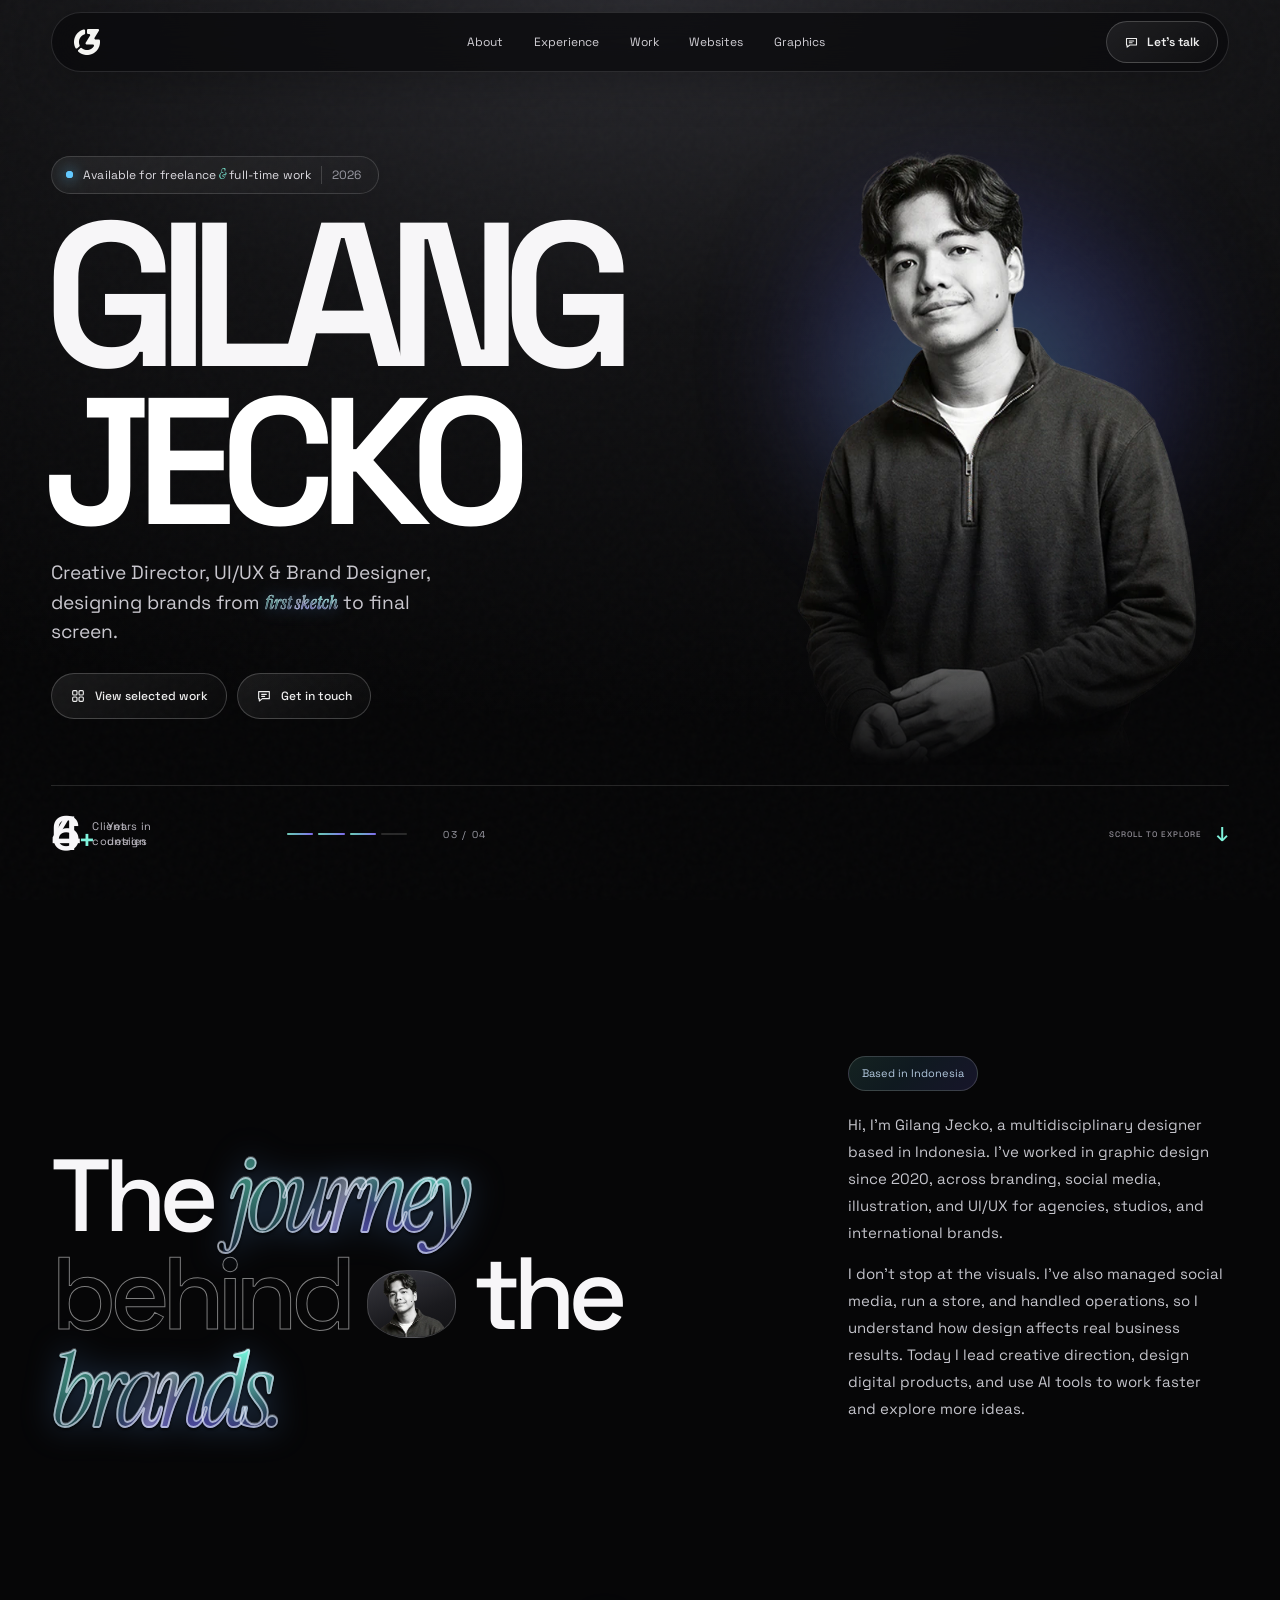
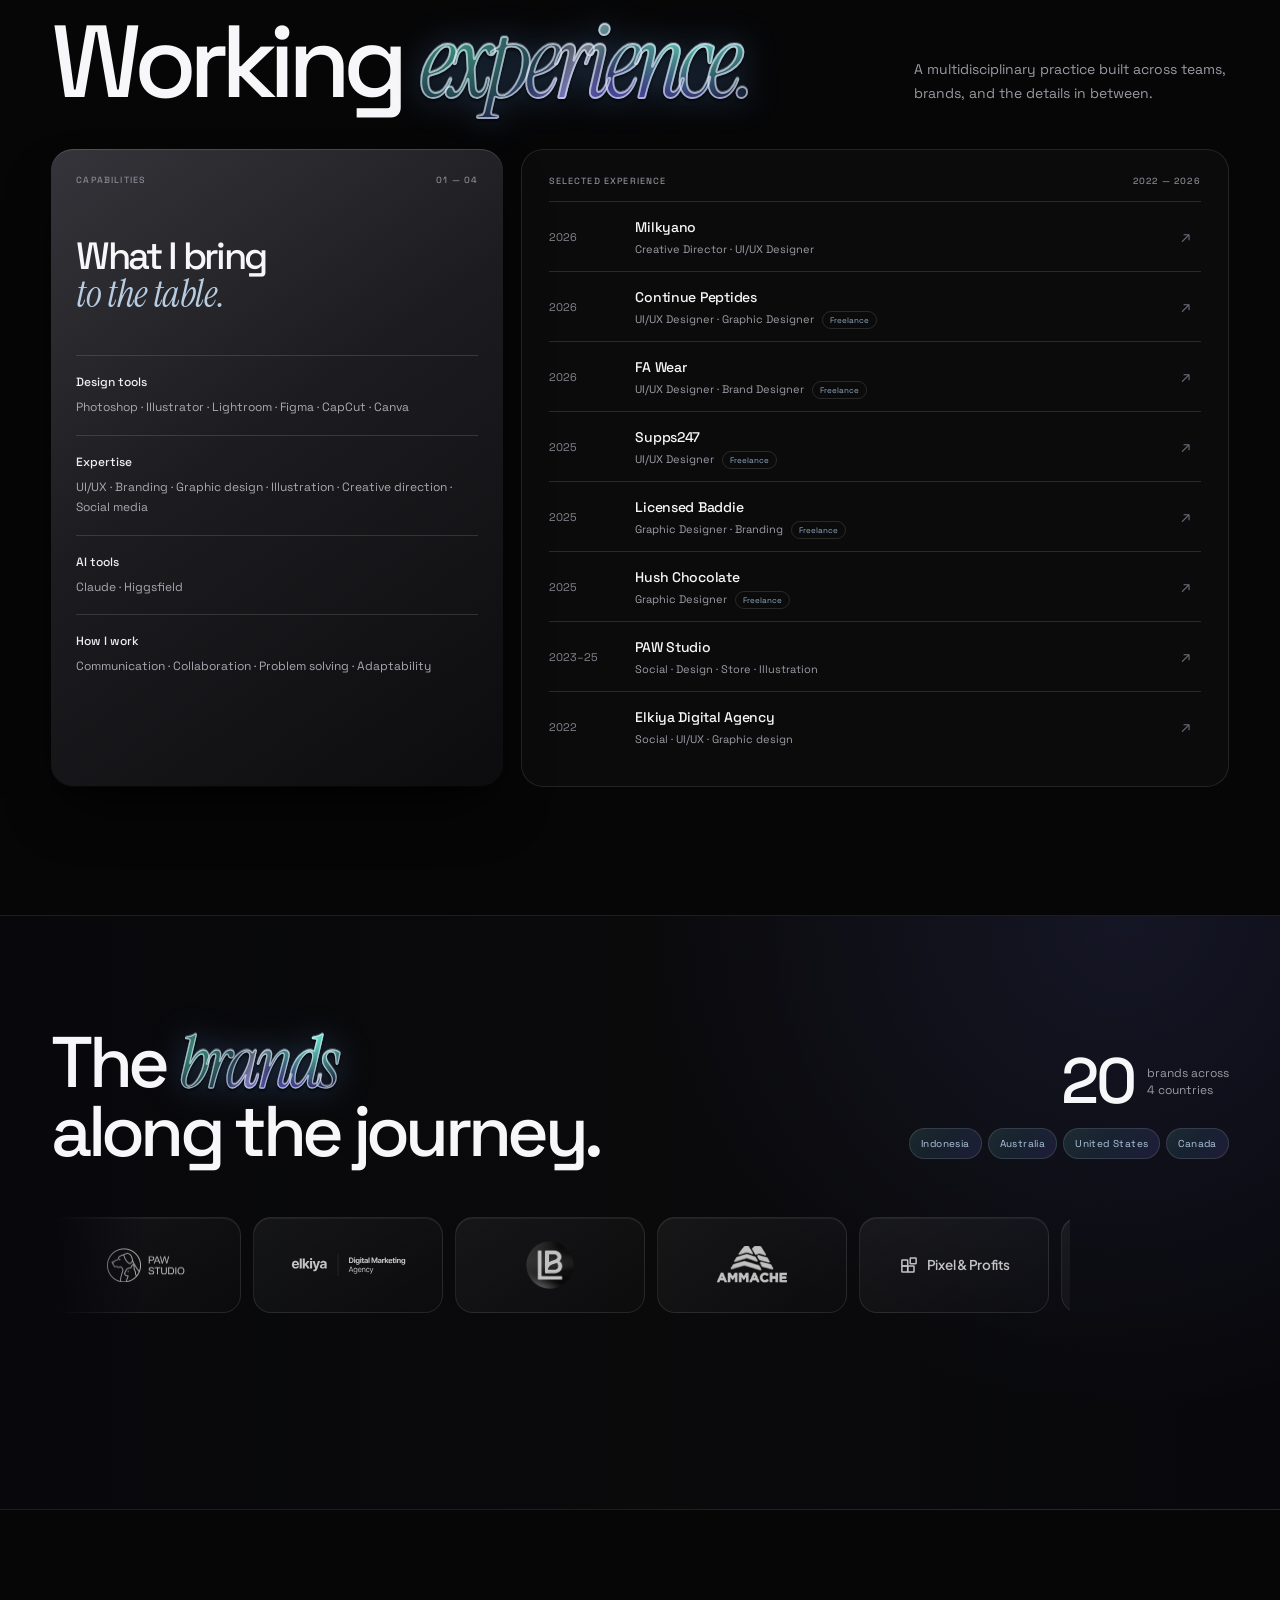
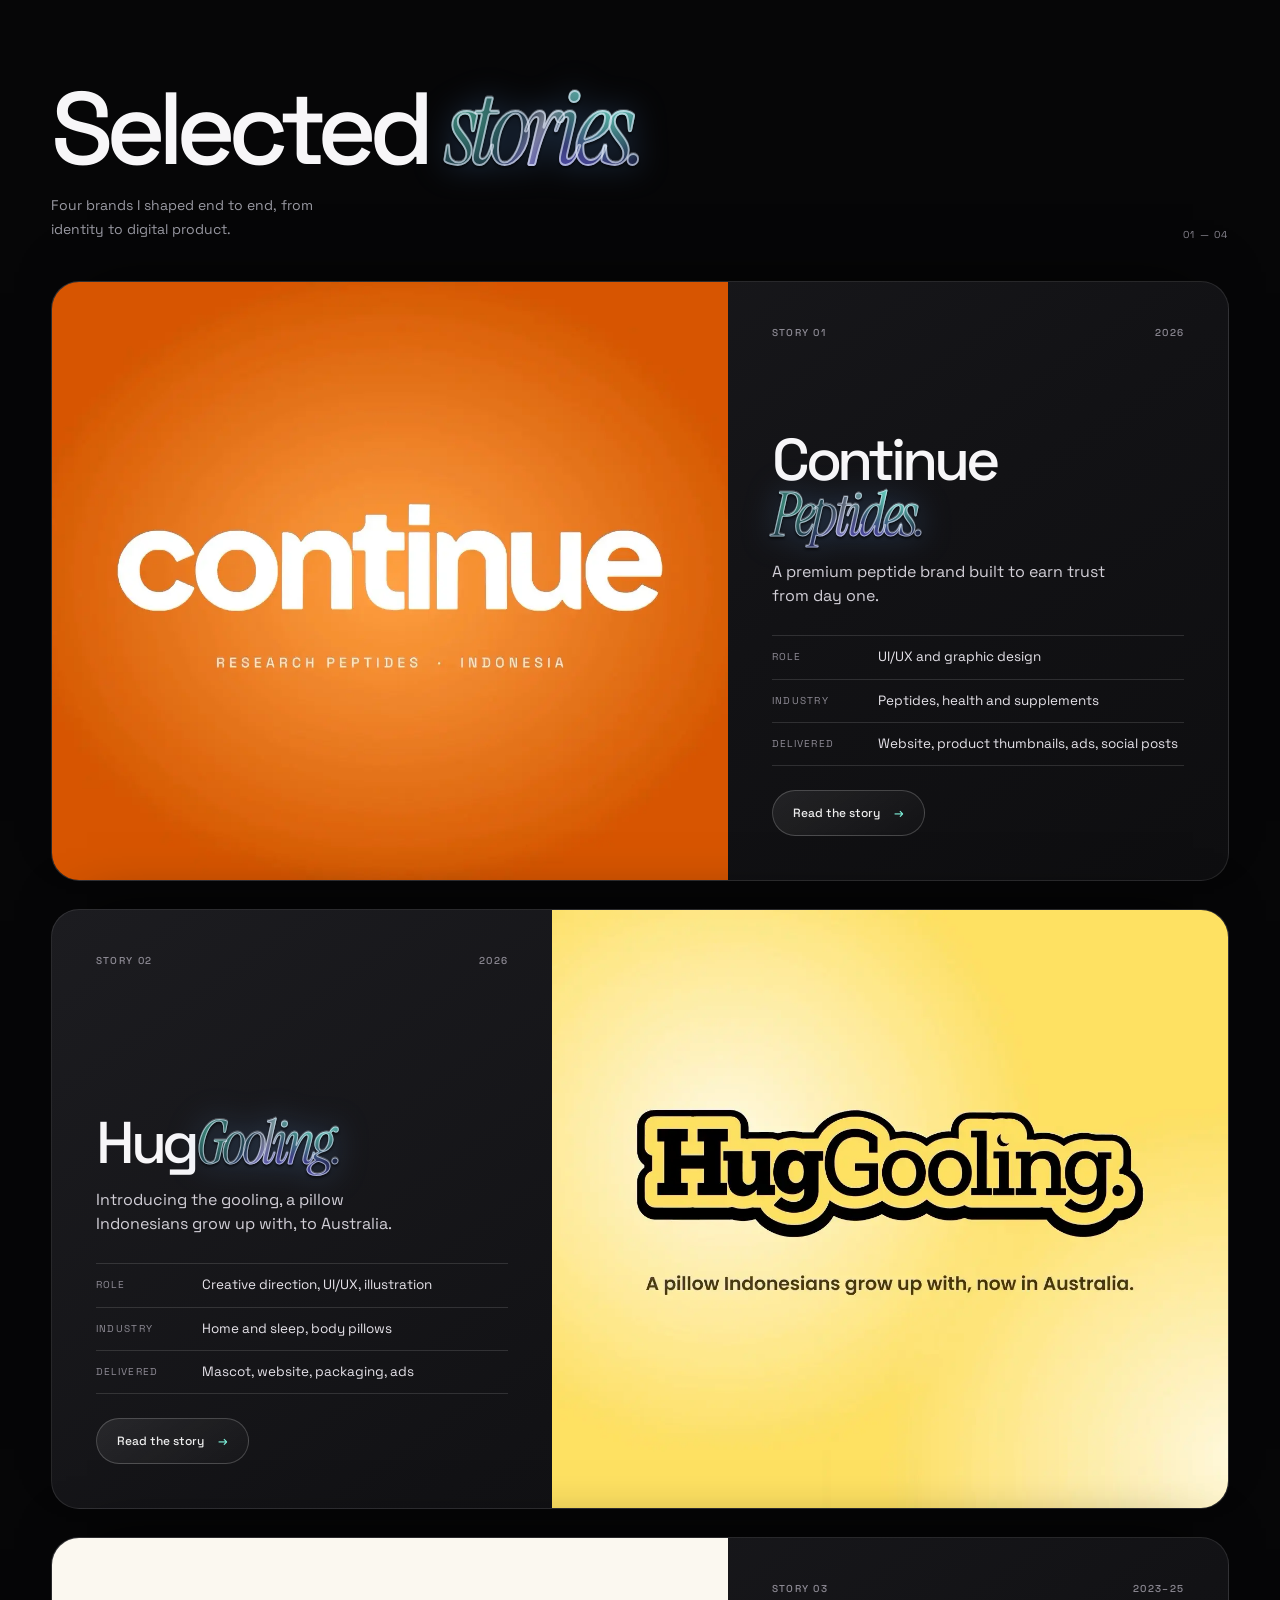
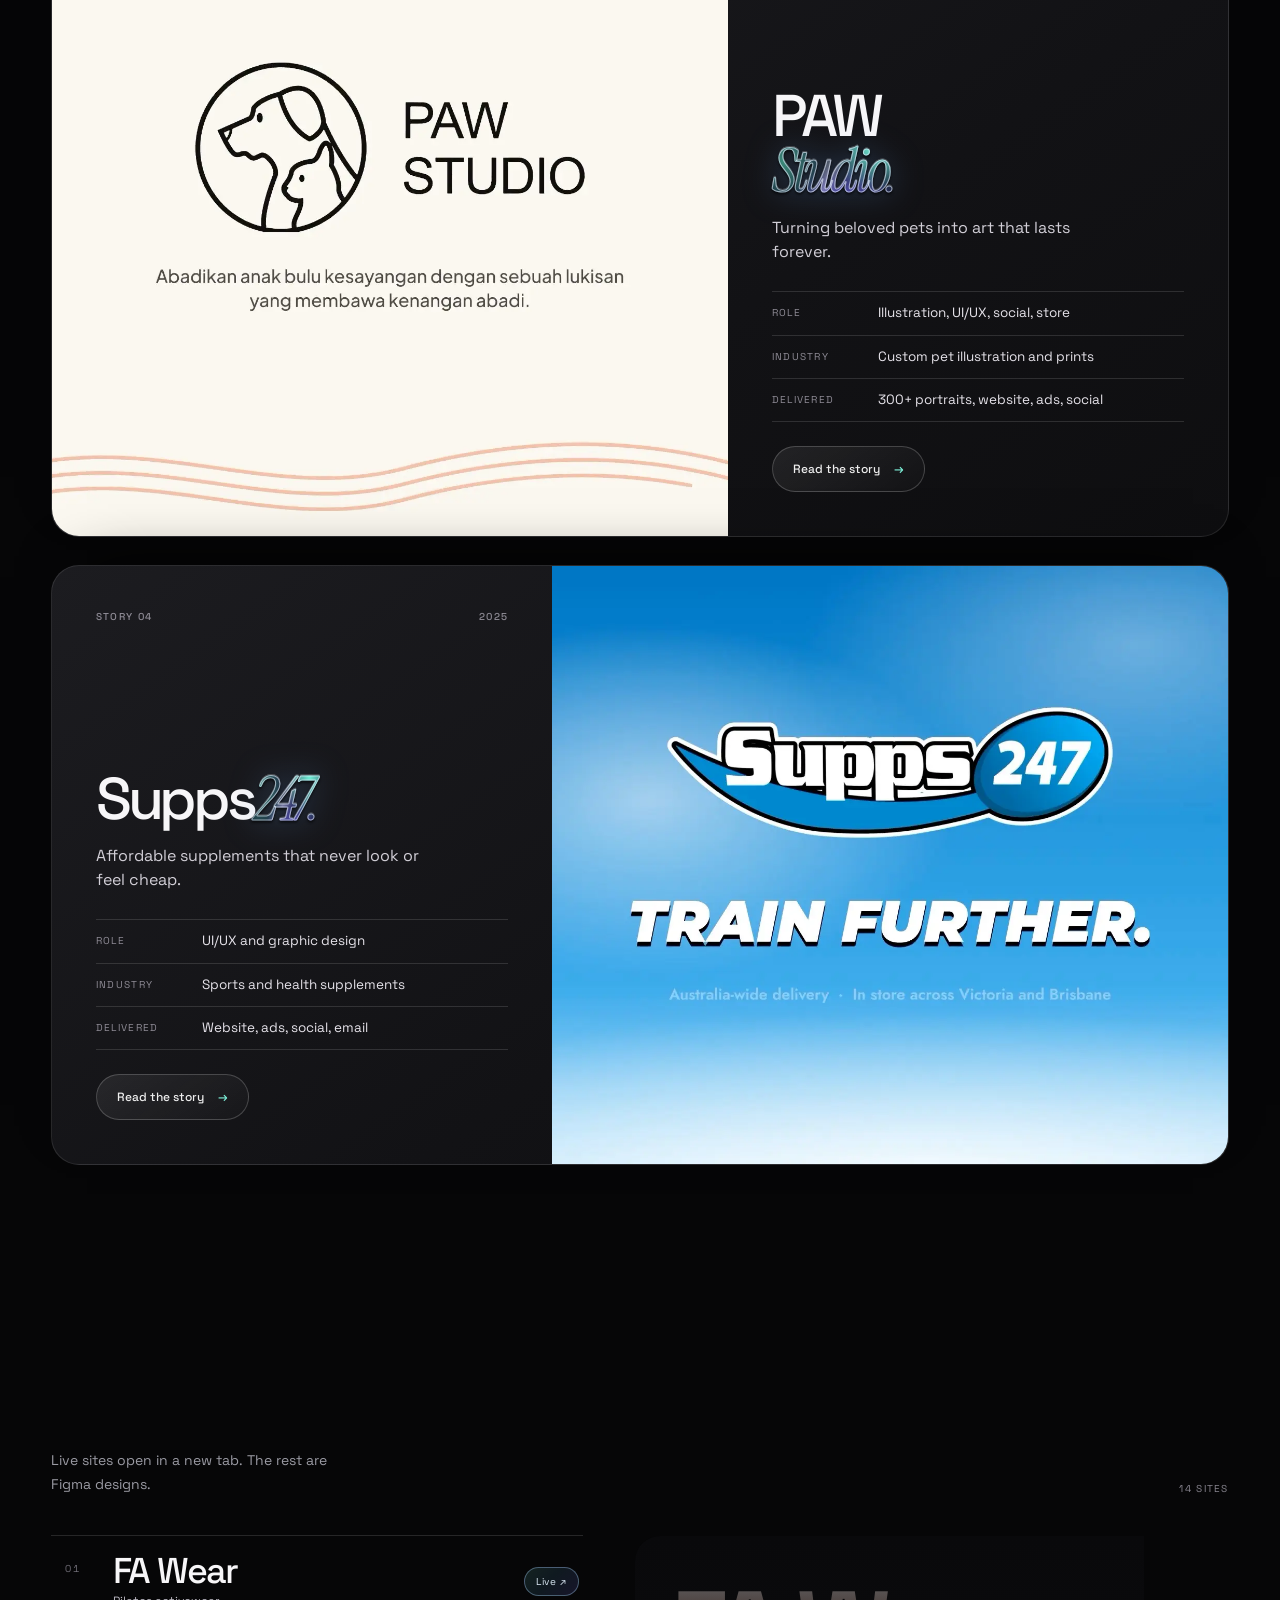
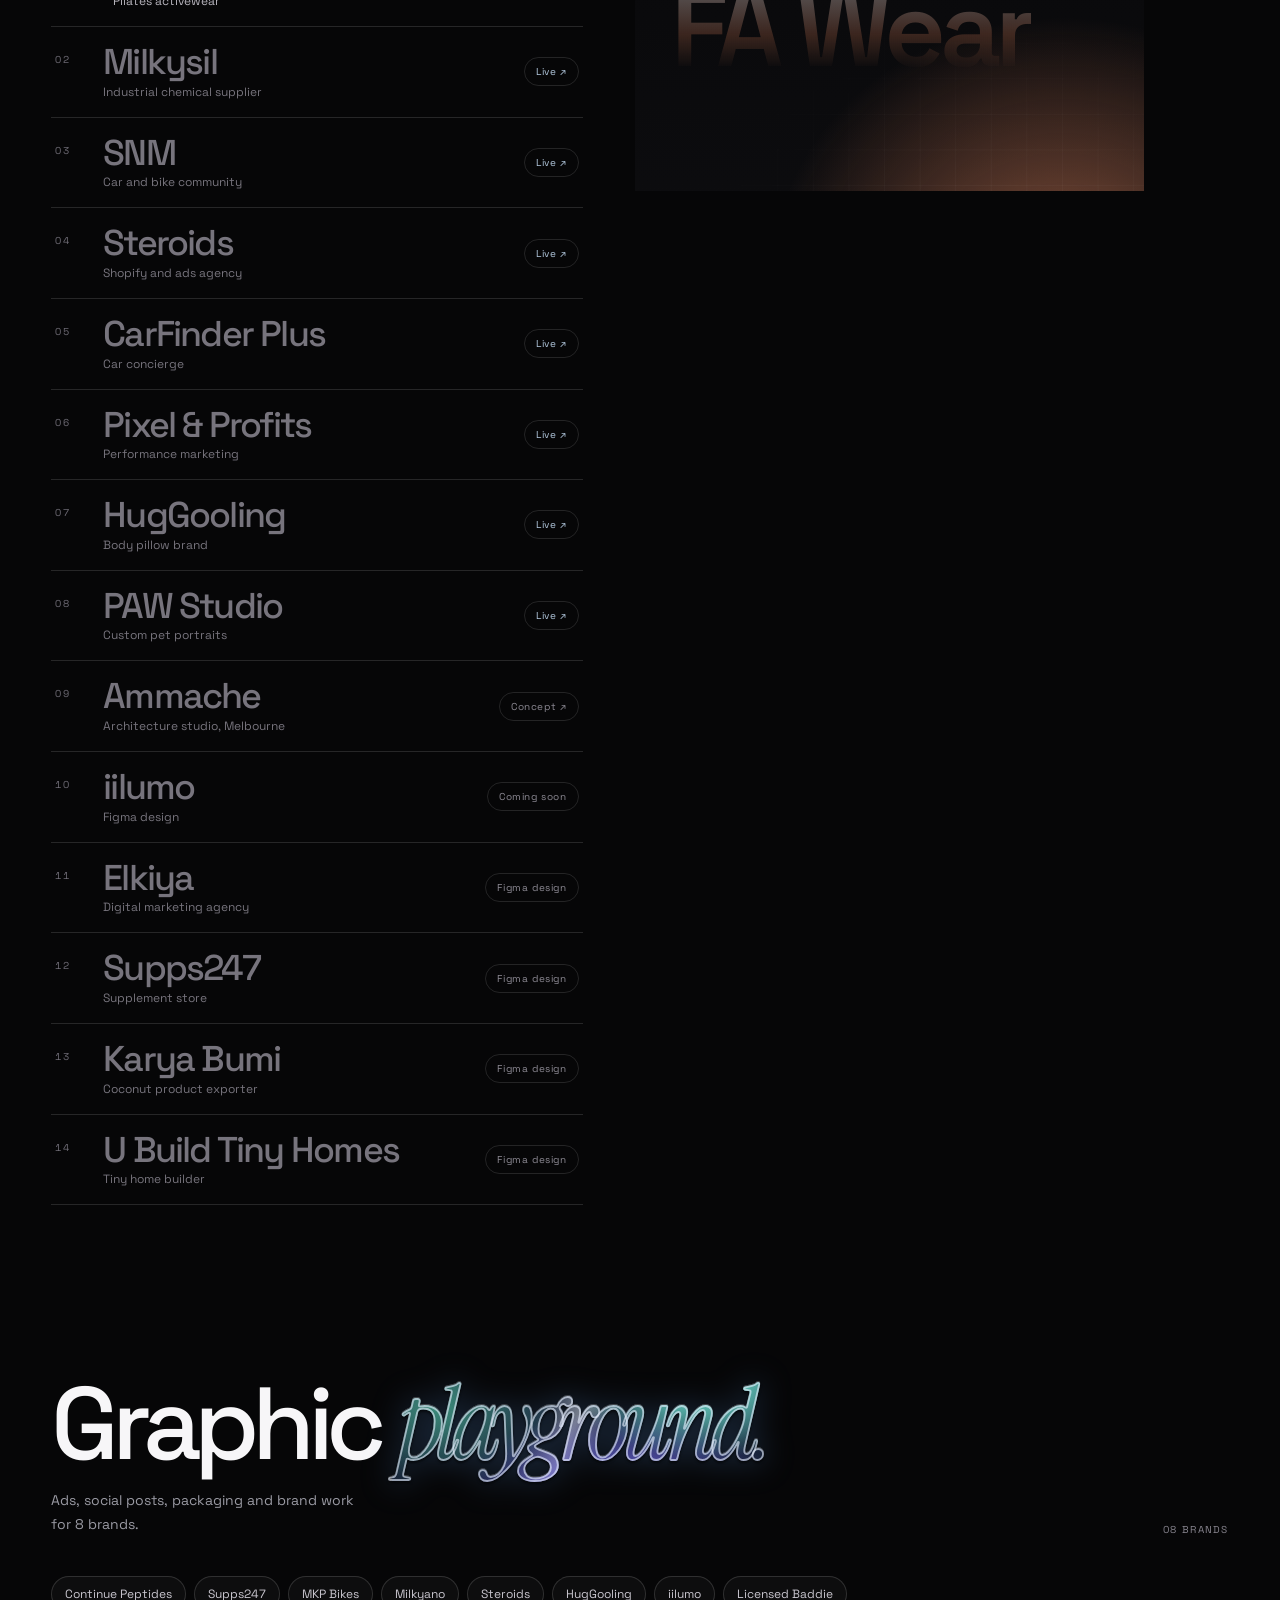
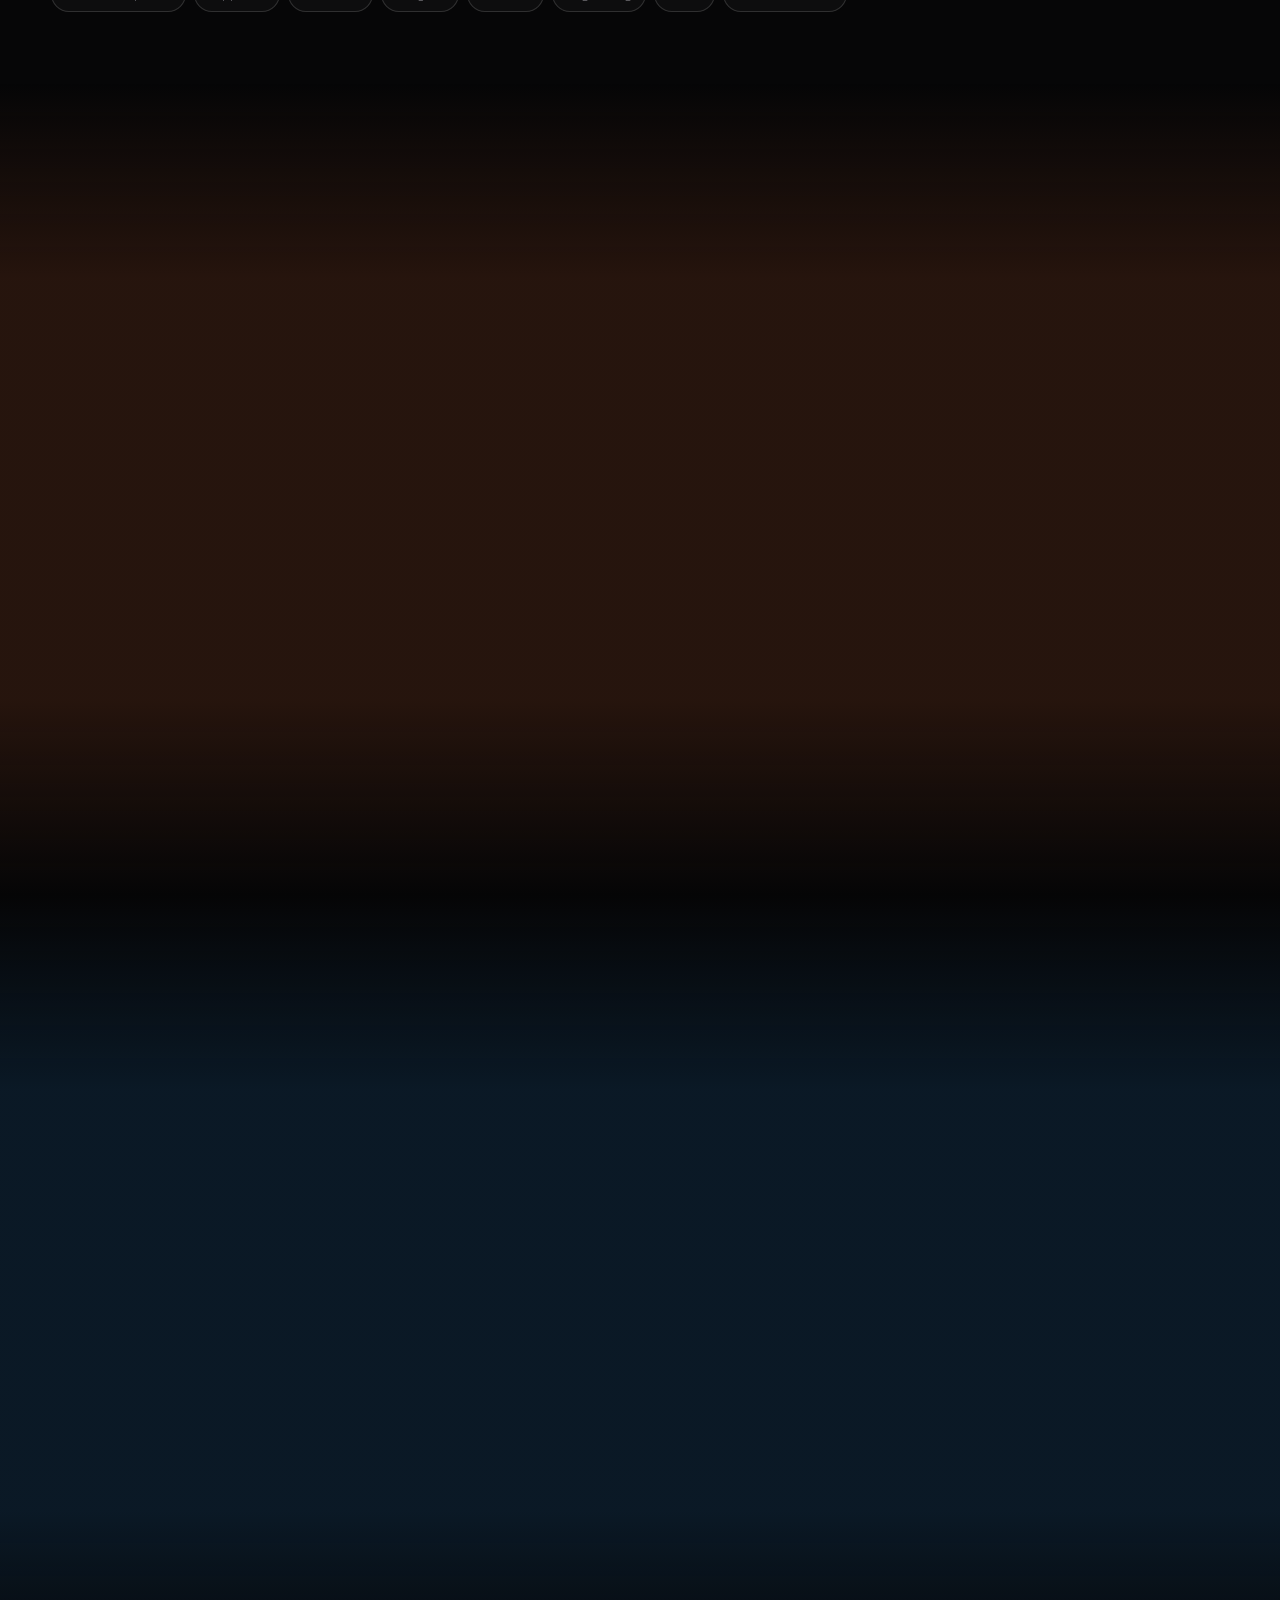
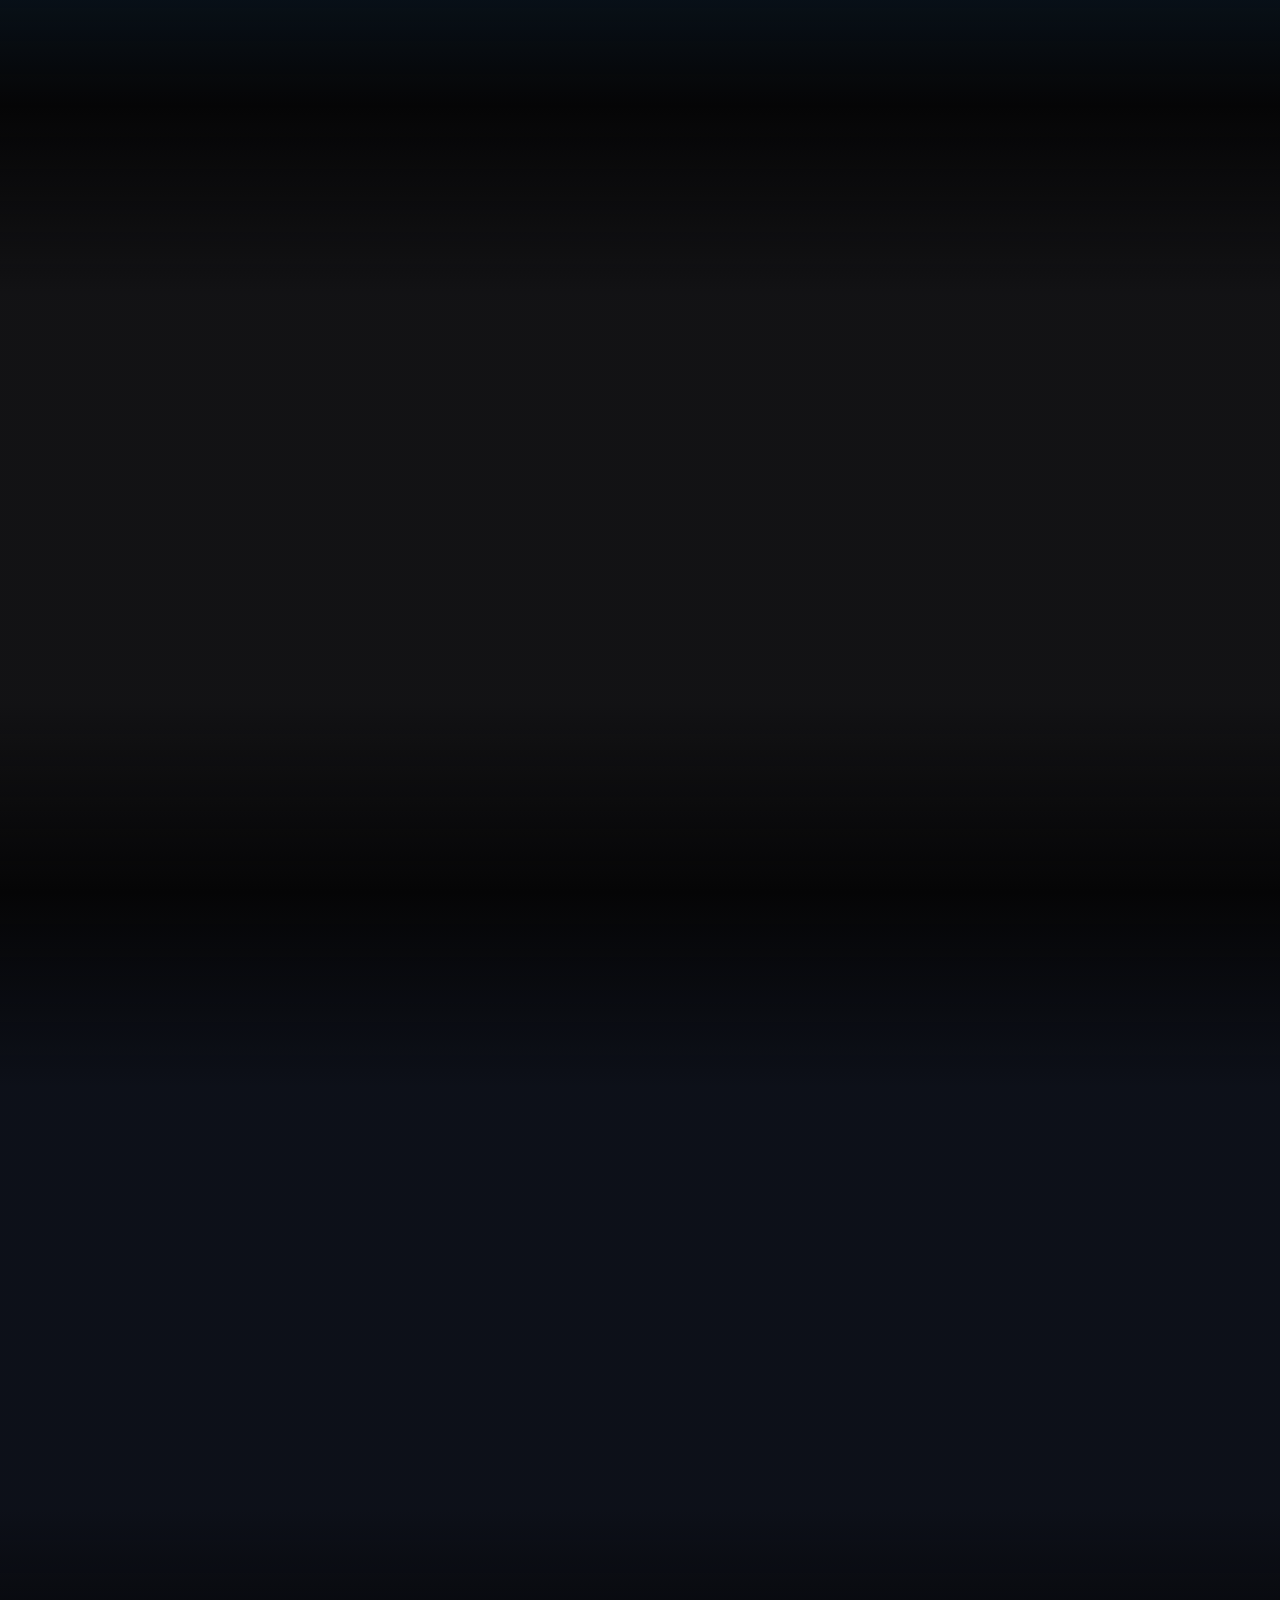
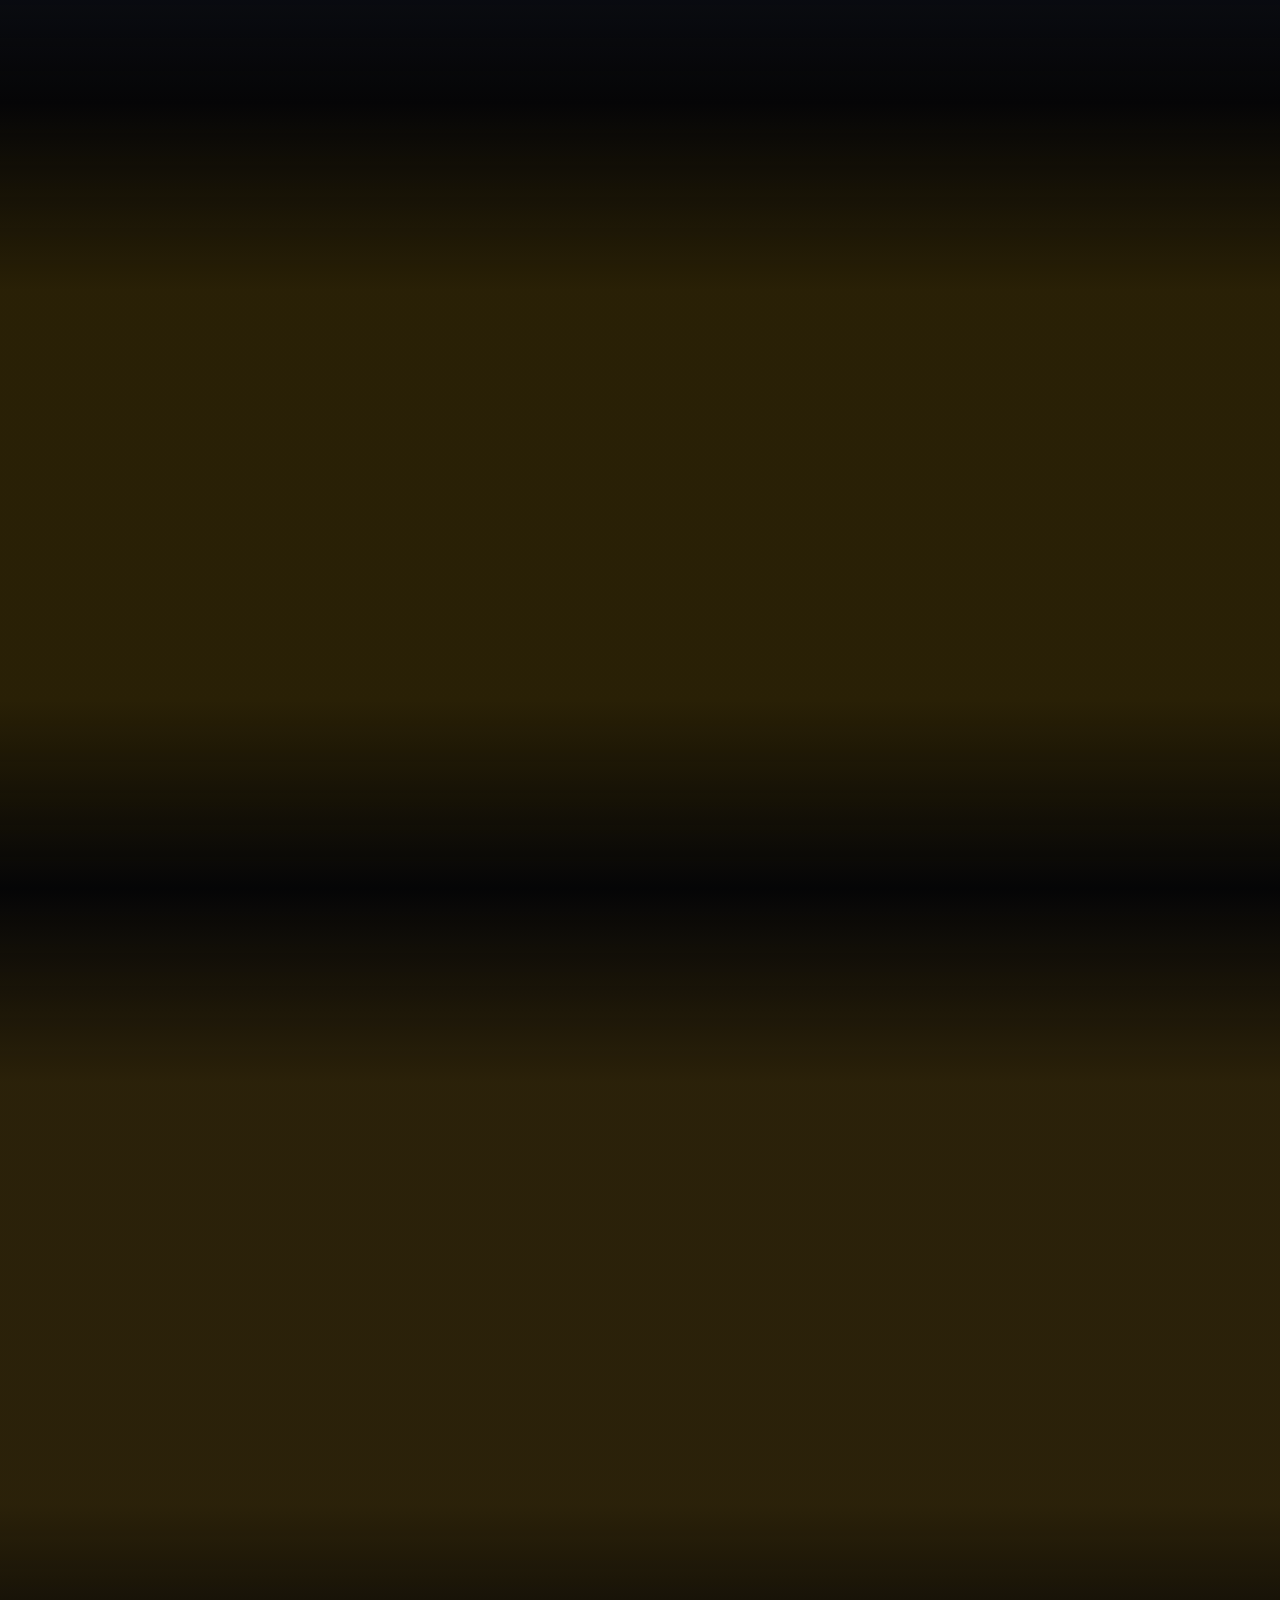
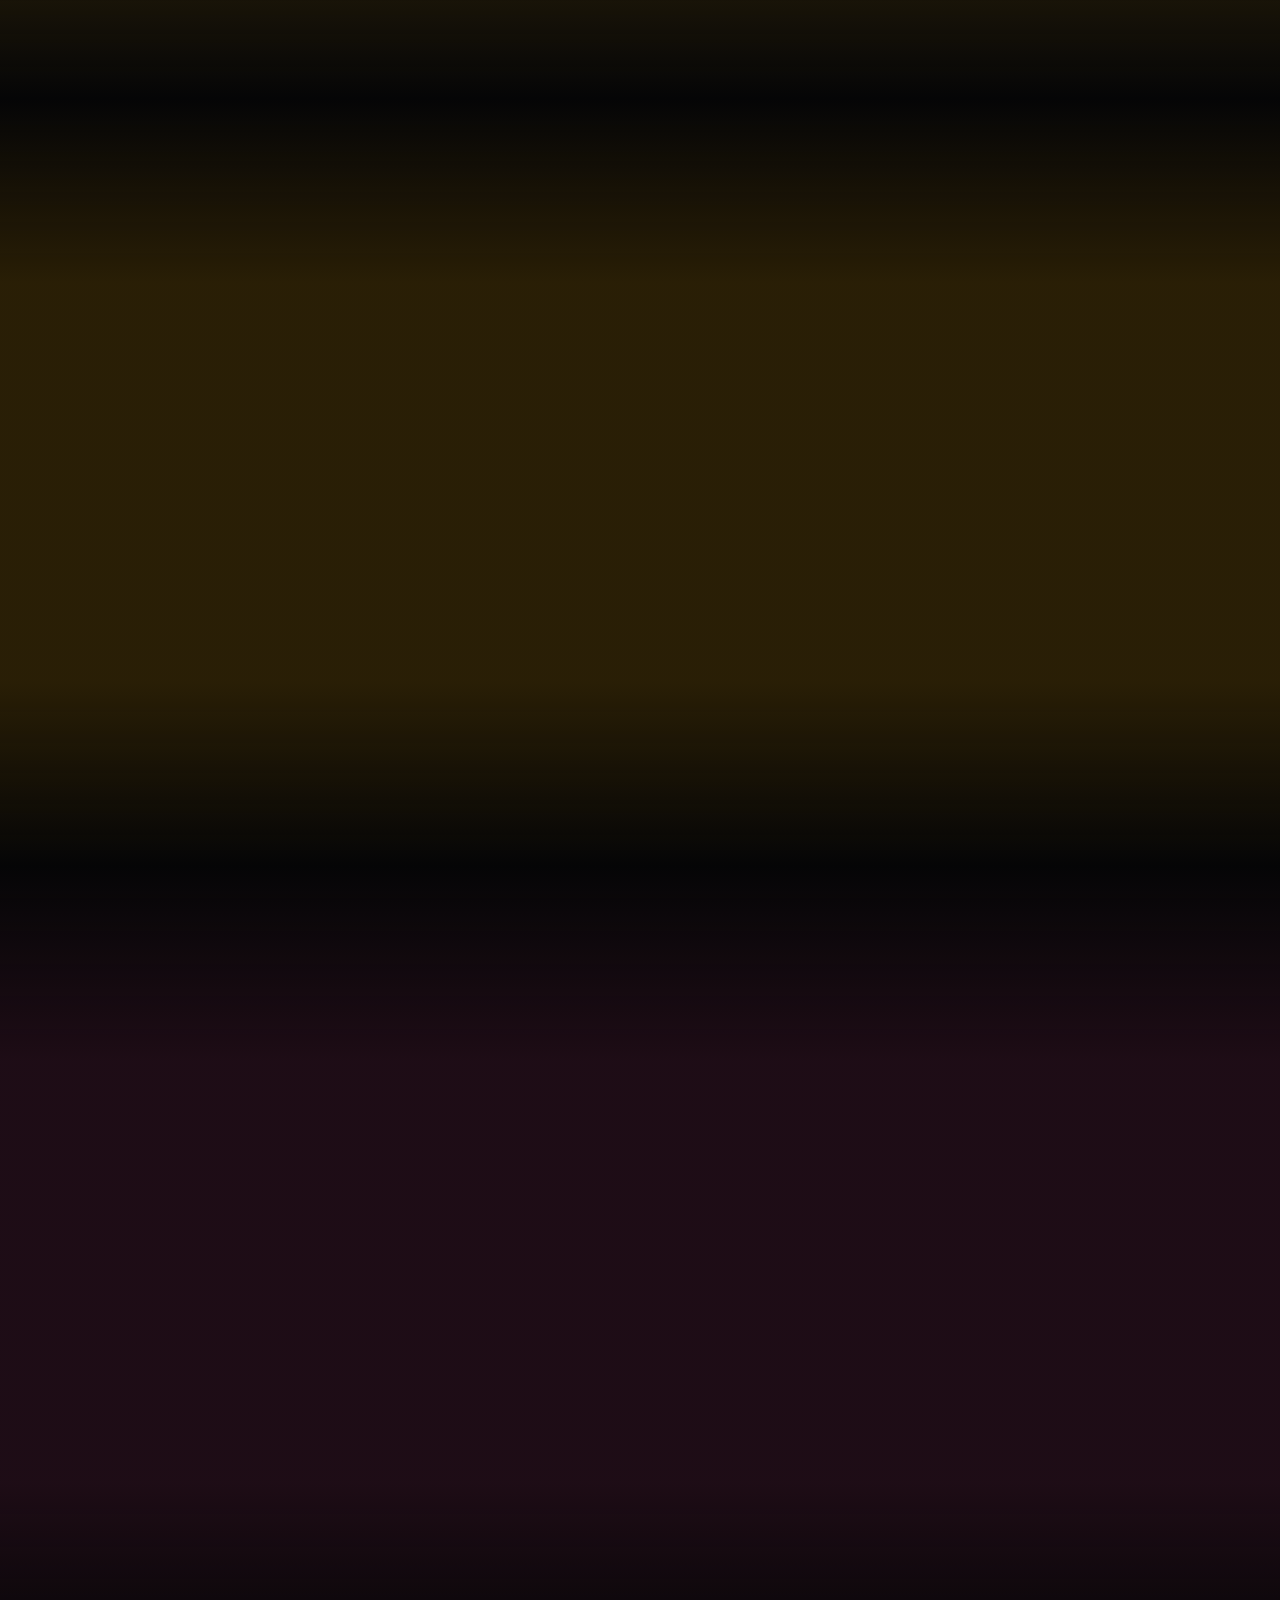
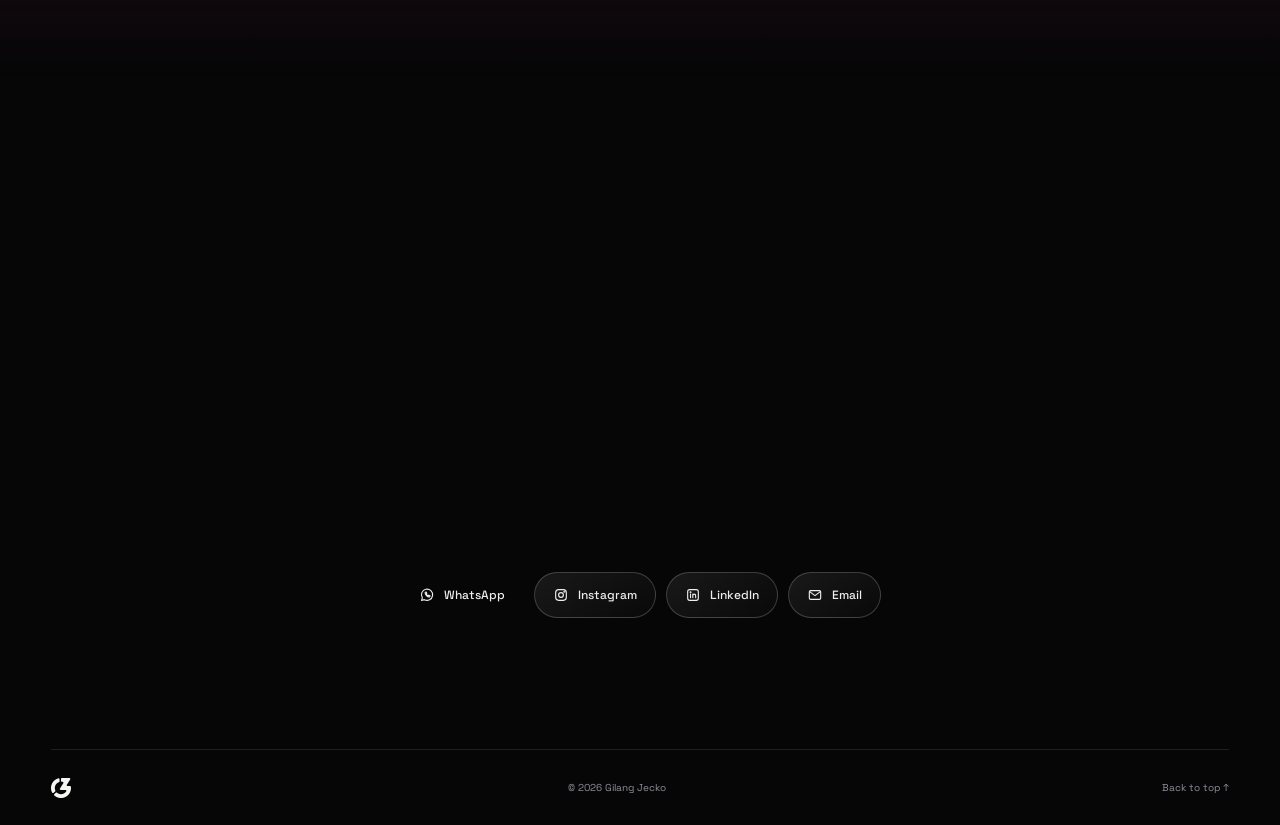
==== index.html @ c3cee9eb "Stop the iPhone crash by cutting live memory on phones iOS Safari's page process ran out of memory (" ====
<!doctype html>
<html lang="en">
  <head>
    <meta charset="UTF-8" />
    <meta name="viewport" content="width=device-width, initial-scale=1.0" />
    <meta name="theme-color" content="#060607" />
    <meta name="description" content="Gilang Jecko is a creative director and multidisciplinary designer working across brand identity, graphic design, illustration, and digital products." />
    <title>Gilang Jecko — Creative Director & Designer</title>
    <link rel="icon" type="image/png" sizes="32x32" href="favicon-32.png" />
    <link rel="icon" type="image/png" sizes="16x16" href="favicon-16.png" />
    <link rel="apple-touch-icon" href="apple-touch-icon.png" />
    <link rel="preconnect" href="https://fonts.googleapis.com" />
    <link rel="preconnect" href="https://fonts.gstatic.com" crossorigin />
    <link rel="stylesheet" media="print" onload="this.media='all'" href="https://fonts.googleapis.com/css2?family=Inter+Tight:wght@800&amp;family=Plus+Jakarta+Sans:wght@600&amp;family=Urbanist:wght@600;900&amp;display=swap&amp;text=TEROIDSPixel%26%20ProftsACM" />
    <link rel="stylesheet" media="print" onload="this.media='all'" href="https://fonts.googleapis.com/css2?family=Inter:ital,wght@0,600;1,400;1,900&amp;family=Montserrat:wght@500;600;700&amp;family=Plus+Jakarta+Sans:wght@400;500;600;800&amp;family=Poppins:wght@300;500;600;700;800&amp;display=swap&amp;text=TEROIDSWhy%20Brandwitcopf%21ulCveFs%2CMAGPmQk.gb-60N%C2%B75%24ZVU3%25Y2J%E2%80%931L%3A9K%3F%2B4%2F7x%268X" />
    <link rel="stylesheet" href="https://fonts.googleapis.com/css2?family=Space+Grotesk:wght@300;400;500;600&amp;family=Instrument+Serif:ital@0;1&amp;display=swap" />
    <link rel="preload" as="image" href="assets/gilang-jecko-portrait.webp" fetchpriority="high" />
    <script>try { if (sessionStorage.getItem("gj-intro")) document.documentElement.classList.add("no-intro"); sessionStorage.setItem("gj-intro", "1"); } catch (e) {}</script>
    <link rel="stylesheet" href="design-tokens.css?v=49" />
    <link rel="stylesheet" href="styles.css?v=99" />
    <script src="script.js?v=62" defer></script>
  </head>
  <body>
    <div class="intro" aria-hidden="true"><div class="intro-mark"><svg class="intro-gj" viewBox="-13.5 -13.5 27 27" role="presentation"><defs><linearGradient id="intro-stroke" gradientUnits="userSpaceOnUse" x1="-13" y1="0" x2="13" y2="0"><stop offset="0" stop-color="#7ff3dc" /><stop offset=".4" stop-color="#63c9ff" /><stop offset=".72" stop-color="#7d8ae0" /><stop offset="1" stop-color="#a07cff" /></linearGradient></defs><path d="M -11.542 5.980 L -11.528 6.004 L -11.493 6.066 L -11.462 6.113 L -11.429 6.159 L -11.394 6.203 L -11.357 6.246 L -11.317 6.286 L -11.276 6.325 L -11.233 6.362 L -11.189 6.396 L -11.142 6.428 L -11.094 6.459 L -11.045 6.486 L -10.995 6.512 L -10.943 6.535 L -10.890 6.555 L -10.837 6.573 L -10.782 6.588 L -10.727 6.600 L -10.671 6.610 L -10.615 6.617 L -10.559 6.622 L -10.502 6.624 L -10.446 6.623 L -10.390 6.619 L -10.333 6.612 L -10.278 6.603 L -10.222 6.591 L -10.168 6.577 L -10.114 6.560 L -10.061 6.540 L -10.009 6.518 L -9.958 6.493 L -9.909 6.466 L -9.860 6.437 L -9.814 6.405 L -9.768 6.371 L -9.714 6.326 L -9.693 6.307 L -7.691 4.474 L -7.671 4.455 L -7.622 4.405 L -7.585 4.364 L -7.550 4.321 L -7.517 4.276 L -7.486 4.230 L -7.457 4.183 L -7.430 4.134 L -7.406 4.084 L -7.385 4.033 L -7.365 3.980 L -7.348 3.927 L -7.334 3.874 L -7.323 3.819 L -7.313 3.765 L -7.307 3.709 L -7.303 3.654 L -7.302 3.598 L -7.303 3.543 L -7.307 3.487 L -7.314 3.432 L -7.323 3.377 L -7.335 3.323 L -7.349 3.269 L -7.366 3.216 L -7.391 3.151 L -7.401 3.125 L -7.417 3.088 L -7.428 3.061 L -7.491 2.905 L -7.501 2.878 L -7.560 2.720 L -7.569 2.693 L -7.624 2.534 L -7.633 2.507 L -7.684 2.346 L -7.692 2.318 L -7.739 2.157 L -7.747 2.129 L -7.790 1.966 L -7.797 1.938 L -7.836 1.774 L -7.842 1.746 L -7.877 1.582 L -7.883 1.553 L -7.914 1.388 L -7.918 1.359 L -7.945 1.193 L -7.949 1.165 L -7.972 0.998 L -7.976 0.969 L -7.994 0.802 L -7.997 0.773 L -8.011 0.605 L -8.014 0.577 L -8.024 0.409 L -8.025 0.380 L -8.031 0.212 L -8.032 0.183 L -8.034 0.014 L -8.034 -0.014 L -8.032 -0.183 L -8.031 -0.212 L -8.025 -0.380 L -8.024 -0.409 L -8.014 -0.577 L -8.011 -0.605 L -7.997 -0.773 L -7.994 -0.802 L -7.976 -0.969 L -7.972 -0.998 L -7.949 -1.165 L -7.945 -1.193 L -7.918 -1.359 L -7.914 -1.388 L -7.883 -1.553 L -7.877 -1.582 L -7.842 -1.746 L -7.836 -1.774 L -7.797 -1.938 L -7.790 -1.966 L -7.747 -2.129 L -7.739 -2.157 L -7.692 -2.318 L -7.684 -2.346 L -7.633 -2.507 L -7.624 -2.534 L -7.569 -2.693 L -7.560 -2.720 L -7.501 -2.878 L -7.491 -2.905 L -7.428 -3.061 L -7.417 -3.088 L -7.351 -3.243 L -7.339 -3.269 L -7.269 -3.422 L -7.257 -3.448 L -7.183 -3.599 L -7.170 -3.625 L -7.092 -3.775 L -7.079 -3.800 L -6.998 -3.948 L -6.983 -3.973 L -6.899 -4.118 L -6.884 -4.143 L -6.795 -4.286 L -6.780 -4.310 L -6.688 -4.452 L -6.672 -4.476 L -6.577 -4.614 L -6.560 -4.638 L -6.462 -4.774 L -6.445 -4.798 L -6.343 -4.932 L -6.325 -4.954 L -6.220 -5.086 L -6.201 -5.108 L -6.093 -5.237 L -6.074 -5.259 L -5.963 -5.385 L -5.943 -5.406 L -5.829 -5.530 L -5.809 -5.550 L -5.691 -5.671 L -5.671 -5.691 L -5.550 -5.809 L -5.530 -5.829 L -5.406 -5.943 L -5.385 -5.963 L -5.259 -6.074 L -5.237 -6.093 L -5.108 -6.201 L -5.086 -6.220 L -4.954 -6.325 L -4.932 -6.343 L -4.798 -6.445 L -4.774 -6.462 L -4.638 -6.560 L -4.614 -6.577 L -4.476 -6.672 L -4.452 -6.688 L -4.310 -6.780 L -4.286 -6.795 L -4.143 -6.884 L -4.118 -6.899 L -3.973 -6.983 L -3.948 -6.998 L -3.800 -7.079 L -3.775 -7.092 L -3.625 -7.170 L -3.599 -7.183 L -3.448 -7.257 L -3.422 -7.269 L -3.269 -7.339 L -3.243 -7.351 L -3.088 -7.417 L -3.061 -7.428 L -2.905 -7.491 L -2.878 -7.501 L -2.720 -7.560 L -2.717 -7.561 L -2.673 -7.577 L -2.610 -7.602 L -2.559 -7.625 L -2.509 -7.651 L -2.461 -7.679 L -2.414 -7.709 L -2.368 -7.741 L -2.324 -7.776 L -2.282 -7.812 L -2.242 -7.851 L -2.203 -7.891 L -2.167 -7.933 L -2.132 -7.977 L -2.100 -8.022 L -2.069 -8.069 L -2.041 -8.118 L -2.016 -8.167 L -1.993 -8.218 L -1.972 -8.270 L -1.953 -8.323 L -1.938 -8.376 L -1.925 -8.430 L -1.914 -8.485 L -1.906 -8.541 L -1.901 -8.596 L -1.897 -8.666 L -1.897 -8.694 L -1.897 -11.408 L -1.897 -11.436 L -1.901 -11.506 L -1.906 -11.562 L -1.914 -11.618 L -1.925 -11.673 L -1.938 -11.728 L -1.955 -11.782 L -1.973 -11.835 L -1.994 -11.888 L -2.018 -11.939 L -2.044 -11.989 L -2.072 -12.037 L -2.103 -12.085 L -2.136 -12.130 L -2.171 -12.174 L -2.209 -12.217 L -2.248 -12.257 L -2.289 -12.296 L -2.332 -12.332 L -2.377 -12.366 L -2.423 -12.399 L -2.471 -12.429 L -2.520 -12.456 L -2.570 -12.481 L -2.622 -12.504 L -2.674 -12.525 L -2.728 -12.542 L -2.782 -12.557 L -2.837 -12.570 L -2.892 -12.580 L -2.948 -12.587 L -3.004 -12.591 L -3.061 -12.593 L -3.117 -12.592 L -3.173 -12.588 L -3.229 -12.582 L -3.285 -12.573 L -3.354 -12.558 L -3.381 -12.552 L -3.450 -12.534 L -3.457 -12.532 L -3.478 -12.526 L -3.485 -12.524 L -3.756 -12.445 L -3.763 -12.443 L -3.784 -12.437 L -3.791 -12.435 L -4.061 -12.349 L -4.068 -12.347 L -4.088 -12.340 L -4.095 -12.338 L -4.363 -12.246 L -4.369 -12.244 L -4.390 -12.236 L -4.396 -12.234 L -4.662 -12.135 L -4.669 -12.133 L -4.689 -12.125 L -4.695 -12.122 L -4.958 -12.017 L -4.965 -12.014 L -4.985 -12.006 L -4.991 -12.003 L -5.252 -11.892 L -5.258 -11.889 L -5.278 -11.880 L -5.284 -11.877 L -5.542 -11.759 L -5.548 -11.756 L -5.568 -11.747 L -5.574 -11.744 L -5.829 -11.620 L -5.835 -11.617 L -5.855 -11.607 L -5.861 -11.604 L -6.112 -11.473 L -6.119 -11.470 L -6.138 -11.460 L -6.144 -11.456 L -6.392 -11.320 L -6.398 -11.316 L -6.417 -11.306 L -6.423 -11.302 L -6.668 -11.160 L -6.674 -11.156 L -6.692 -11.145 L -6.699 -11.141 L -6.940 -10.993 L -6.946 -10.989 L -6.964 -10.977 L -6.970 -10.973 L -7.207 -10.819 L -7.213 -10.815 L -7.231 -10.803 L -7.237 -10.799 L -7.471 -10.639 L -7.477 -10.635 L -7.494 -10.622 L -7.500 -10.618 L -7.730 -10.452 L -7.735 -10.448 L -7.753 -10.435 L -7.758 -10.431 L -7.984 -10.259 L -7.989 -10.255 L -8.006 -10.242 L -8.012 -10.237 L -8.233 -10.060 L -8.239 -10.056 L -8.255 -10.042 L -8.261 -10.038 L -8.477 -9.855 L -8.483 -9.851 L -8.499 -9.837 L -8.505 -9.832 L -8.717 -9.644 L -8.722 -9.639 L -8.738 -9.625 L -8.743 -9.620 L -8.951 -9.427 L -8.956 -9.423 L -8.972 -9.408 L -8.977 -9.403 L -9.180 -9.205 L -9.185 -9.200 L -9.200 -9.185 L -9.205 -9.180 L -9.403 -8.977 L -9.408 -8.972 L -9.423 -8.956 L -9.427 -8.951 L -9.620 -8.743 L -9.625 -8.738 L -9.639 -8.722 L -9.644 -8.717 L -9.832 -8.505 L -9.837 -8.499 L -9.851 -8.483 L -9.855 -8.477 L -10.038 -8.261 L -10.042 -8.255 L -10.056 -8.239 L -10.060 -8.233 L -10.237 -8.012 L -10.242 -8.006 L -10.255 -7.989 L -10.259 -7.984 L -10.431 -7.758 L -10.435 -7.753 L -10.448 -7.735 L -10.452 -7.730 L -10.618 -7.500 L -10.622 -7.494 L -10.635 -7.477 L -10.639 -7.471 L -10.799 -7.237 L -10.803 -7.231 L -10.815 -7.213 L -10.819 -7.207 L -10.973 -6.970 L -10.977 -6.964 L -10.989 -6.946 L -10.993 -6.940 L -11.141 -6.699 L -11.145 -6.692 L -11.156 -6.674 L -11.160 -6.668 L -11.302 -6.423 L -11.306 -6.417 L -11.316 -6.398 L -11.320 -6.392 L -11.456 -6.144 L -11.460 -6.138 L -11.470 -6.119 L -11.473 -6.112 L -11.604 -5.861 L -11.607 -5.855 L -11.617 -5.835 L -11.620 -5.829 L -11.744 -5.574 L -11.747 -5.568 L -11.756 -5.548 L -11.759 -5.542 L -11.877 -5.284 L -11.880 -5.278 L -11.889 -5.258 L -11.892 -5.252 L -12.003 -4.991 L -12.006 -4.985 L -12.014 -4.965 L -12.017 -4.958 L -12.122 -4.695 L -12.125 -4.689 L -12.133 -4.669 L -12.135 -4.662 L -12.234 -4.396 L -12.236 -4.390 L -12.244 -4.369 L -12.246 -4.363 L -12.338 -4.095 L -12.340 -4.088 L -12.347 -4.068 L -12.349 -4.061 L -12.435 -3.791 L -12.437 -3.784 L -12.443 -3.763 L -12.445 -3.756 L -12.524 -3.485 L -12.526 -3.478 L -12.532 -3.457 L -12.534 -3.450 L -12.606 -3.176 L -12.608 -3.169 L -12.613 -3.148 L -12.615 -3.141 L -12.680 -2.866 L -12.682 -2.859 L -12.686 -2.838 L -12.688 -2.831 L -12.746 -2.554 L -12.748 -2.547 L -12.752 -2.526 L -12.754 -2.518 L -12.805 -2.240 L -12.807 -2.233 L -12.810 -2.212 L -12.811 -2.205 L -12.856 -1.925 L -12.858 -1.918 L -12.861 -1.897 L -12.862 -1.890 L -12.900 -1.609 L -12.901 -1.602 L -12.903 -1.581 L -12.904 -1.573 L -12.935 -1.292 L -12.936 -1.285 L -12.938 -1.263 L -12.939 -1.256 L -12.963 -0.974 L -12.964 -0.967 L -12.965 -0.946 L -12.966 -0.938 L -12.983 -0.656 L -12.984 -0.649 L -12.985 -0.627 L -12.985 -0.620 L -12.995 -0.337 L -12.996 -0.330 L -12.996 -0.308 L -12.996 -0.301 L -13.000 -0.018 L -13.000 -0.011 L -13.000 0.011 L -13.000 0.018 L -12.996 0.301 L -12.996 0.308 L -12.996 0.330 L -12.995 0.337 L -12.985 0.620 L -12.985 0.627 L -12.984 0.649 L -12.983 0.656 L -12.966 0.938 L -12.965 0.946 L -12.964 0.967 L -12.963 0.974 L -12.939 1.256 L -12.938 1.263 L -12.936 1.285 L -12.935 1.292 L -12.904 1.573 L -12.903 1.581 L -12.901 1.602 L -12.900 1.609 L -12.862 1.890 L -12.861 1.897 L -12.858 1.918 L -12.856 1.925 L -12.811 2.205 L -12.810 2.212 L -12.807 2.233 L -12.805 2.240 L -12.754 2.518 L -12.752 2.526 L -12.748 2.547 L -12.746 2.554 L -12.688 2.831 L -12.686 2.838 L -12.682 2.859 L -12.680 2.866 L -12.615 3.141 L -12.613 3.148 L -12.608 3.169 L -12.606 3.176 L -12.534 3.450 L -12.532 3.457 L -12.526 3.478 L -12.524 3.485 L -12.445 3.756 L -12.443 3.763 L -12.437 3.784 L -12.435 3.791 L -12.349 4.061 L -12.347 4.068 L -12.340 4.088 L -12.338 4.095 L -12.246 4.363 L -12.244 4.369 L -12.236 4.390 L -12.234 4.396 L -12.135 4.662 L -12.133 4.669 L -12.125 4.689 L -12.122 4.695 L -12.017 4.958 L -12.014 4.965 L -12.006 4.985 L -12.003 4.991 L -11.892 5.252 L -11.889 5.258 L -11.880 5.278 L -11.877 5.284 L -11.759 5.542 L -11.756 5.548 L -11.747 5.568 L -11.744 5.574 L -11.620 5.829 L -11.617 5.835 L -11.607 5.855 L -11.604 5.861 Z" pathLength="1" /><path d="M -8.667 7.940 L -8.688 7.960 L -8.739 8.011 L -8.777 8.054 L -8.814 8.099 L -8.848 8.146 L -8.880 8.194 L -8.909 8.244 L -8.936 8.295 L -8.960 8.347 L -8.982 8.401 L -9.001 8.455 L -9.017 8.510 L -9.031 8.566 L -9.042 8.623 L -9.050 8.680 L -9.055 8.738 L -9.057 8.795 L -9.057 8.853 L -9.053 8.911 L -9.047 8.968 L -9.038 9.025 L -9.026 9.082 L -9.012 9.138 L -8.994 9.193 L -8.974 9.247 L -8.952 9.300 L -8.926 9.352 L -8.899 9.402 L -8.869 9.452 L -8.836 9.499 L -8.801 9.545 L -8.764 9.589 L -8.725 9.632 L -8.673 9.682 L -8.652 9.702 L -8.505 9.832 L -8.499 9.837 L -8.483 9.851 L -8.477 9.855 L -8.261 10.038 L -8.255 10.042 L -8.239 10.056 L -8.233 10.060 L -8.012 10.237 L -8.006 10.242 L -7.989 10.255 L -7.984 10.259 L -7.758 10.431 L -7.753 10.435 L -7.735 10.448 L -7.730 10.452 L -7.500 10.618 L -7.494 10.622 L -7.477 10.635 L -7.471 10.639 L -7.237 10.799 L -7.231 10.803 L -7.213 10.815 L -7.207 10.819 L -6.970 10.973 L -6.964 10.977 L -6.946 10.989 L -6.940 10.993 L -6.699 11.141 L -6.692 11.145 L -6.674 11.156 L -6.668 11.160 L -6.423 11.302 L -6.417 11.306 L -6.398 11.316 L -6.392 11.320 L -6.144 11.456 L -6.138 11.460 L -6.119 11.470 L -6.112 11.473 L -5.861 11.604 L -5.855 11.607 L -5.835 11.617 L -5.829 11.620 L -5.574 11.744 L -5.568 11.747 L -5.548 11.756 L -5.542 11.759 L -5.284 11.877 L -5.278 11.880 L -5.258 11.889 L -5.252 11.892 L -4.991 12.003 L -4.985 12.006 L -4.965 12.014 L -4.958 12.017 L -4.695 12.122 L -4.689 12.125 L -4.669 12.133 L -4.662 12.135 L -4.396 12.234 L -4.390 12.236 L -4.369 12.244 L -4.363 12.246 L -4.095 12.338 L -4.088 12.340 L -4.068 12.347 L -4.061 12.349 L -3.791 12.435 L -3.784 12.437 L -3.763 12.443 L -3.756 12.445 L -3.485 12.524 L -3.478 12.526 L -3.457 12.532 L -3.450 12.534 L -3.176 12.606 L -3.169 12.608 L -3.148 12.613 L -3.141 12.615 L -2.866 12.680 L -2.859 12.682 L -2.838 12.686 L -2.831 12.688 L -2.554 12.746 L -2.547 12.748 L -2.526 12.752 L -2.518 12.754 L -2.240 12.805 L -2.233 12.807 L -2.212 12.810 L -2.205 12.811 L -1.925 12.856 L -1.918 12.858 L -1.897 12.861 L -1.890 12.862 L -1.609 12.900 L -1.602 12.901 L -1.581 12.903 L -1.573 12.904 L -1.292 12.935 L -1.285 12.936 L -1.263 12.938 L -1.256 12.939 L -0.974 12.963 L -0.967 12.964 L -0.946 12.965 L -0.938 12.966 L -0.656 12.983 L -0.649 12.984 L -0.627 12.985 L -0.620 12.985 L -0.337 12.995 L -0.330 12.996 L -0.308 12.996 L -0.301 12.996 L -0.018 13.000 L -0.011 13.000 L 0.011 13.000 L 0.018 13.000 L 0.301 12.996 L 0.308 12.996 L 0.330 12.996 L 0.337 12.995 L 0.620 12.985 L 0.627 12.985 L 0.649 12.984 L 0.656 12.983 L 0.938 12.966 L 0.946 12.965 L 0.967 12.964 L 0.974 12.963 L 1.256 12.939 L 1.263 12.938 L 1.285 12.936 L 1.292 12.935 L 1.573 12.904 L 1.581 12.903 L 1.602 12.901 L 1.609 12.900 L 1.890 12.862 L 1.897 12.861 L 1.918 12.858 L 1.925 12.856 L 2.205 12.811 L 2.212 12.810 L 2.233 12.807 L 2.240 12.805 L 2.518 12.754 L 2.526 12.752 L 2.547 12.748 L 2.554 12.746 L 2.831 12.688 L 2.838 12.686 L 2.859 12.682 L 2.866 12.680 L 3.141 12.615 L 3.148 12.613 L 3.169 12.608 L 3.176 12.606 L 3.450 12.534 L 3.457 12.532 L 3.478 12.526 L 3.485 12.524 L 3.756 12.445 L 3.763 12.443 L 3.784 12.437 L 3.791 12.435 L 4.061 12.349 L 4.068 12.347 L 4.088 12.340 L 4.095 12.338 L 4.363 12.246 L 4.369 12.244 L 4.390 12.236 L 4.396 12.234 L 4.662 12.135 L 4.669 12.133 L 4.689 12.125 L 4.695 12.122 L 4.958 12.017 L 4.965 12.014 L 4.985 12.006 L 4.991 12.003 L 5.252 11.892 L 5.258 11.889 L 5.278 11.880 L 5.284 11.877 L 5.542 11.759 L 5.548 11.756 L 5.568 11.747 L 5.574 11.744 L 5.829 11.620 L 5.835 11.617 L 5.855 11.607 L 5.861 11.604 L 6.112 11.473 L 6.119 11.470 L 6.138 11.460 L 6.144 11.456 L 6.392 11.320 L 6.398 11.316 L 6.417 11.306 L 6.423 11.302 L 6.668 11.160 L 6.674 11.156 L 6.692 11.145 L 6.699 11.141 L 6.940 10.993 L 6.946 10.989 L 6.964 10.977 L 6.970 10.973 L 7.207 10.819 L 7.213 10.815 L 7.231 10.803 L 7.237 10.799 L 7.471 10.639 L 7.477 10.635 L 7.494 10.622 L 7.500 10.618 L 7.730 10.452 L 7.735 10.448 L 7.753 10.435 L 7.758 10.431 L 7.984 10.259 L 7.989 10.255 L 8.006 10.242 L 8.012 10.237 L 8.233 10.060 L 8.239 10.056 L 8.255 10.042 L 8.261 10.038 L 8.477 9.855 L 8.483 9.851 L 8.499 9.837 L 8.505 9.832 L 8.717 9.644 L 8.722 9.639 L 8.738 9.625 L 8.743 9.620 L 8.951 9.427 L 8.956 9.423 L 8.972 9.408 L 8.977 9.403 L 9.180 9.205 L 9.185 9.200 L 9.200 9.185 L 9.205 9.180 L 9.403 8.977 L 9.408 8.972 L 9.423 8.956 L 9.427 8.951 L 9.620 8.743 L 9.625 8.738 L 9.639 8.722 L 9.644 8.717 L 9.832 8.505 L 9.837 8.499 L 9.851 8.483 L 9.855 8.477 L 10.038 8.261 L 10.042 8.255 L 10.056 8.239 L 10.060 8.233 L 10.237 8.012 L 10.242 8.006 L 10.255 7.989 L 10.259 7.984 L 10.431 7.758 L 10.435 7.753 L 10.448 7.735 L 10.452 7.730 L 10.618 7.500 L 10.622 7.494 L 10.635 7.477 L 10.639 7.471 L 10.799 7.237 L 10.803 7.231 L 10.815 7.213 L 10.819 7.207 L 10.973 6.970 L 10.977 6.964 L 10.989 6.946 L 10.993 6.940 L 11.141 6.699 L 11.145 6.692 L 11.156 6.674 L 11.160 6.668 L 11.302 6.423 L 11.306 6.417 L 11.316 6.398 L 11.320 6.392 L 11.456 6.144 L 11.460 6.138 L 11.470 6.119 L 11.473 6.112 L 11.604 5.861 L 11.607 5.855 L 11.617 5.835 L 11.620 5.829 L 11.744 5.574 L 11.747 5.568 L 11.756 5.548 L 11.759 5.542 L 11.877 5.284 L 11.880 5.278 L 11.889 5.258 L 11.892 5.252 L 12.003 4.991 L 12.006 4.985 L 12.014 4.965 L 12.017 4.958 L 12.122 4.695 L 12.125 4.689 L 12.133 4.669 L 12.135 4.662 L 12.234 4.396 L 12.236 4.390 L 12.244 4.369 L 12.246 4.363 L 12.338 4.095 L 12.340 4.088 L 12.347 4.068 L 12.349 4.061 L 12.435 3.791 L 12.437 3.784 L 12.443 3.763 L 12.445 3.756 L 12.524 3.485 L 12.526 3.478 L 12.532 3.457 L 12.534 3.450 L 12.606 3.176 L 12.608 3.169 L 12.613 3.148 L 12.615 3.141 L 12.680 2.866 L 12.682 2.859 L 12.686 2.838 L 12.688 2.831 L 12.746 2.554 L 12.748 2.547 L 12.752 2.526 L 12.754 2.518 L 12.758 2.493 L 12.760 2.483 L 12.778 2.391 L 12.781 2.374 L 12.807 2.232 L 12.809 2.218 L 12.833 2.075 L 12.836 2.061 L 12.858 1.917 L 12.860 1.903 L 12.880 1.760 L 12.882 1.745 L 12.901 1.601 L 12.903 1.587 L 12.920 1.443 L 12.921 1.429 L 12.936 1.284 L 12.938 1.270 L 12.951 1.125 L 12.952 1.111 L 12.964 0.966 L 12.965 0.952 L 12.975 0.807 L 12.976 0.793 L 12.984 0.648 L 12.985 0.634 L 12.991 0.489 L 12.991 0.474 L 12.996 0.329 L 12.996 0.315 L 12.999 0.170 L 12.999 0.155 L 13.000 0.010 L 13.000 -0.004 L 12.999 -0.149 L 12.999 -0.164 L 12.996 -0.309 L 12.996 -0.323 L 12.992 -0.468 L 12.991 -0.483 L 12.985 -0.628 L 12.984 -0.642 L 12.976 -0.787 L 12.975 -0.801 L 12.965 -0.946 L 12.964 -0.961 L 12.953 -1.105 L 12.952 -1.120 L 12.938 -1.264 L 12.937 -1.278 L 12.922 -1.423 L 12.921 -1.434 L 12.917 -1.461 L 12.905 -1.531 L 12.893 -1.586 L 12.878 -1.641 L 12.861 -1.695 L 12.841 -1.748 L 12.819 -1.801 L 12.794 -1.852 L 12.766 -1.901 L 12.736 -1.950 L 12.704 -1.996 L 12.670 -2.042 L 12.633 -2.085 L 12.595 -2.127 L 12.554 -2.166 L 12.512 -2.204 L 12.468 -2.240 L 12.422 -2.273 L 12.374 -2.304 L 12.326 -2.333 L 12.275 -2.360 L 12.224 -2.384 L 12.171 -2.405 L 12.118 -2.424 L 12.063 -2.440 L 12.008 -2.454 L 11.953 -2.465 L 11.896 -2.473 L 11.840 -2.479 L 11.769 -2.482 L 11.741 -2.483 L 8.602 -2.483 L 8.489 -2.488 L 8.378 -2.505 L 8.268 -2.532 L 8.161 -2.569 L 8.058 -2.617 L 7.961 -2.674 L 7.869 -2.741 L 7.784 -2.815 L 7.707 -2.898 L 7.638 -2.988 L 7.579 -3.084 L 7.528 -3.186 L 7.488 -3.291 L 7.458 -3.400 L 7.439 -3.512 L 7.431 -3.625 L 7.433 -3.738 L 7.447 -3.850 L 7.471 -3.961 L 7.506 -4.068 L 7.551 -4.172 L 7.605 -4.271 L 10.057 -8.238 L 11.887 -11.199 L 11.902 -11.224 L 11.936 -11.286 L 11.961 -11.337 L 11.983 -11.388 L 12.003 -11.441 L 12.020 -11.495 L 12.035 -11.550 L 12.047 -11.605 L 12.057 -11.661 L 12.063 -11.717 L 12.067 -11.773 L 12.069 -11.830 L 12.067 -11.886 L 12.063 -11.943 L 12.056 -11.999 L 12.047 -12.054 L 12.034 -12.110 L 12.019 -12.164 L 12.002 -12.218 L 11.982 -12.271 L 11.959 -12.323 L 11.934 -12.373 L 11.906 -12.423 L 11.877 -12.471 L 11.844 -12.517 L 11.810 -12.562 L 11.773 -12.605 L 11.735 -12.647 L 11.694 -12.686 L 11.652 -12.724 L 11.608 -12.759 L 11.562 -12.792 L 11.515 -12.823 L 11.466 -12.852 L 11.416 -12.878 L 11.365 -12.902 L 11.312 -12.923 L 11.259 -12.942 L 11.205 -12.958 L 11.150 -12.971 L 11.094 -12.982 L 11.039 -12.990 L 10.982 -12.996 L 10.912 -12.999 L 10.883 -13.000 L 1.187 -13.000 L 1.158 -12.999 L 1.086 -12.996 L 1.029 -12.990 L 0.972 -12.982 L 0.916 -12.970 L 0.860 -12.957 L 0.805 -12.940 L 0.751 -12.920 L 0.698 -12.898 L 0.646 -12.874 L 0.595 -12.847 L 0.546 -12.817 L 0.498 -12.785 L 0.452 -12.751 L 0.407 -12.715 L 0.365 -12.676 L 0.324 -12.635 L 0.285 -12.593 L 0.249 -12.548 L 0.215 -12.502 L 0.183 -12.454 L 0.153 -12.405 L 0.126 -12.354 L 0.102 -12.302 L 0.080 -12.249 L 0.060 -12.195 L 0.043 -12.140 L 0.030 -12.084 L 0.018 -12.028 L 0.010 -11.971 L 0.004 -11.914 L 0.001 -11.842 L 0.000 -11.813 L 0.000 -9.221 L 0.001 -9.192 L 0.004 -9.120 L 0.010 -9.063 L 0.018 -9.006 L 0.030 -8.950 L 0.043 -8.894 L 0.060 -8.839 L 0.080 -8.785 L 0.102 -8.732 L 0.126 -8.680 L 0.153 -8.629 L 0.183 -8.580 L 0.215 -8.532 L 0.249 -8.486 L 0.285 -8.442 L 0.324 -8.399 L 0.365 -8.358 L 0.407 -8.320 L 0.452 -8.283 L 0.498 -8.249 L 0.546 -8.217 L 0.595 -8.188 L 0.646 -8.161 L 0.698 -8.136 L 0.751 -8.114 L 0.805 -8.095 L 0.860 -8.078 L 0.916 -8.064 L 0.972 -8.053 L 1.029 -8.044 L 1.086 -8.039 L 1.158 -8.035 L 1.187 -8.034 L 1.991 -8.034 L 2.104 -8.029 L 2.216 -8.013 L 2.326 -7.986 L 2.433 -7.948 L 2.535 -7.900 L 2.633 -7.843 L 2.725 -7.777 L 2.809 -7.702 L 2.887 -7.619 L 2.955 -7.529 L 3.015 -7.433 L 3.065 -7.332 L 3.106 -7.226 L 3.136 -7.117 L 3.155 -7.005 L 3.163 -6.892 L 3.161 -6.779 L 3.147 -6.667 L 3.123 -6.556 L 3.088 -6.449 L 3.043 -6.345 L 2.988 -6.246 L 0.663 -2.483 L -1.293 0.682 L -1.308 0.707 L -1.342 0.769 L -1.367 0.819 L -1.389 0.871 L -1.409 0.924 L -1.427 0.978 L -1.441 1.032 L -1.454 1.088 L -1.463 1.143 L -1.470 1.200 L -1.474 1.256 L -1.475 1.313 L -1.473 1.369 L -1.469 1.425 L -1.462 1.482 L -1.453 1.537 L -1.441 1.592 L -1.426 1.647 L -1.408 1.701 L -1.388 1.754 L -1.365 1.805 L -1.340 1.856 L -1.313 1.905 L -1.283 1.953 L -1.251 2.000 L -1.216 2.045 L -1.180 2.088 L -1.141 2.129 L -1.101 2.169 L -1.058 2.206 L -1.014 2.242 L -0.968 2.275 L -0.921 2.306 L -0.872 2.334 L -0.822 2.361 L -0.771 2.385 L -0.719 2.406 L -0.665 2.425 L -0.611 2.441 L -0.556 2.454 L -0.501 2.465 L -0.445 2.473 L -0.389 2.479 L -0.318 2.482 L -0.290 2.483 L 5.808 2.483 L 5.920 2.488 L 6.032 2.505 L 6.142 2.532 L 6.249 2.569 L 6.351 2.617 L 6.449 2.674 L 6.540 2.740 L 6.625 2.815 L 6.702 2.898 L 6.771 2.988 L 6.831 3.083 L 6.881 3.185 L 6.922 3.290 L 6.952 3.399 L 6.971 3.511 L 6.979 3.624 L 6.977 3.737 L 6.964 3.849 L 6.940 3.959 L 6.905 4.067 L 6.860 4.171 L 6.805 4.270 L 6.795 4.286 L 6.780 4.310 L 6.688 4.452 L 6.672 4.476 L 6.577 4.614 L 6.560 4.638 L 6.462 4.774 L 6.445 4.798 L 6.343 4.932 L 6.325 4.954 L 6.220 5.086 L 6.201 5.108 L 6.093 5.237 L 6.074 5.259 L 5.963 5.385 L 5.943 5.406 L 5.829 5.530 L 5.809 5.550 L 5.691 5.671 L 5.671 5.691 L 5.550 5.809 L 5.530 5.829 L 5.406 5.943 L 5.385 5.963 L 5.259 6.074 L 5.237 6.093 L 5.108 6.201 L 5.086 6.220 L 4.954 6.325 L 4.932 6.343 L 4.798 6.445 L 4.774 6.462 L 4.638 6.560 L 4.614 6.577 L 4.476 6.672 L 4.452 6.688 L 4.310 6.780 L 4.286 6.795 L 4.143 6.884 L 4.118 6.899 L 3.973 6.983 L 3.948 6.998 L 3.800 7.079 L 3.775 7.092 L 3.625 7.170 L 3.599 7.183 L 3.448 7.257 L 3.422 7.269 L 3.269 7.339 L 3.243 7.351 L 3.088 7.417 L 3.061 7.428 L 2.905 7.491 L 2.878 7.501 L 2.720 7.560 L 2.693 7.569 L 2.534 7.624 L 2.507 7.633 L 2.346 7.684 L 2.318 7.692 L 2.157 7.739 L 2.129 7.747 L 1.966 7.790 L 1.938 7.797 L 1.774 7.836 L 1.746 7.842 L 1.582 7.877 L 1.553 7.883 L 1.388 7.914 L 1.359 7.918 L 1.193 7.945 L 1.165 7.949 L 0.998 7.972 L 0.969 7.976 L 0.802 7.994 L 0.773 7.997 L 0.605 8.011 L 0.577 8.014 L 0.409 8.024 L 0.380 8.025 L 0.212 8.031 L 0.183 8.032 L 0.014 8.034 L -0.014 8.034 L -0.183 8.032 L -0.212 8.031 L -0.380 8.025 L -0.409 8.024 L -0.577 8.014 L -0.605 8.011 L -0.773 7.997 L -0.802 7.994 L -0.969 7.976 L -0.998 7.972 L -1.165 7.949 L -1.193 7.945 L -1.359 7.918 L -1.388 7.914 L -1.553 7.883 L -1.582 7.877 L -1.746 7.842 L -1.774 7.836 L -1.938 7.797 L -1.966 7.790 L -2.129 7.747 L -2.157 7.739 L -2.318 7.692 L -2.346 7.684 L -2.507 7.633 L -2.534 7.624 L -2.693 7.569 L -2.720 7.560 L -2.878 7.501 L -2.905 7.491 L -3.061 7.428 L -3.088 7.417 L -3.243 7.351 L -3.269 7.339 L -3.422 7.269 L -3.448 7.257 L -3.599 7.183 L -3.625 7.170 L -3.775 7.092 L -3.800 7.079 L -3.948 6.998 L -3.973 6.983 L -4.118 6.899 L -4.143 6.884 L -4.286 6.795 L -4.310 6.780 L -4.452 6.688 L -4.476 6.672 L -4.614 6.577 L -4.638 6.560 L -4.774 6.462 L -4.798 6.445 L -4.932 6.343 L -4.954 6.325 L -5.086 6.220 L -5.108 6.201 L -5.176 6.144 L -5.198 6.127 L -5.254 6.084 L -5.300 6.052 L -5.348 6.023 L -5.397 5.995 L -5.447 5.970 L -5.499 5.948 L -5.551 5.928 L -5.605 5.910 L -5.659 5.896 L -5.714 5.883 L -5.770 5.874 L -5.825 5.867 L -5.882 5.863 L -5.938 5.861 L -5.994 5.862 L -6.050 5.866 L -6.106 5.873 L -6.161 5.882 L -6.216 5.894 L -6.271 5.908 L -6.324 5.926 L -6.377 5.945 L -6.429 5.967 L -6.479 5.992 L -6.529 6.019 L -6.577 6.049 L -6.623 6.080 L -6.668 6.114 L -6.722 6.159 L -6.743 6.177 Z" pathLength="1" /></svg></div><div class="intro-line"><i></i></div><p class="intro-caption">Gilang Jecko · Portfolio 2026</p></div>
    <div class="site-shell">
      <header class="site-header" id="top">
        <a class="wordmark" href="#top" aria-label="Gilang Jecko home"><img class="wordmark-mark" src="assets/brand/gj-mark.svg" alt="" width="26" height="26" /></a>
        <button class="menu-toggle" type="button" aria-expanded="false" aria-controls="primary-nav" aria-label="Open menu"><span></span><span></span></button>
        <nav class="primary-nav" id="primary-nav" aria-label="Primary navigation">
          <a href="#about">About</a><a href="#experience">Experience</a><a href="#work">Work</a><a href="#websites">Websites</a><a href="#graphics">Graphics</a>
        </nav>
        <a class="header-cta" href="#contact"><svg class="btn-icon" viewBox="0 0 24 24" aria-hidden="true"><path d="M4 5.5h16v10.5H9.5L5 19.5v-3.5H4z"/><path d="M8.5 9.5h7M8.5 12.5h4.5"/></svg>Let’s talk</a>
      </header>

      <main>
        <section class="hero section-wrap" aria-labelledby="hero-title">
          <div class="hero-copy">
            <p class="availability"><span class="status-dot" aria-hidden="true"></span><span>Available for freelance <em>&amp;</em> full-time work</span><span class="availability-year">2026</span></p>
            <h1 id="hero-title">GILANG<br /><em>JECKO</em></h1>
            <p class="hero-intro">Creative Director, UI/UX &amp; Brand Designer, designing brands from <em>first sketch</em> to final screen.</p>
            <div class="hero-actions"><a class="button button-primary" href="#work"><svg class="btn-icon" viewBox="0 0 24 24" aria-hidden="true"><rect x="4" y="4" width="6.5" height="6.5" rx="1.5"/><rect x="13.5" y="4" width="6.5" height="6.5" rx="1.5"/><rect x="4" y="13.5" width="6.5" height="6.5" rx="1.5"/><rect x="13.5" y="13.5" width="6.5" height="6.5" rx="1.5"/></svg>View selected work</a><a class="button button-quiet" href="#contact"><svg class="btn-icon" viewBox="0 0 24 24" aria-hidden="true"><path d="M4 5.5h16v10.5H9.5L5 19.5v-3.5H4z"/><path d="M8.5 9.5h7M8.5 12.5h4.5"/></svg>Get in touch</a></div>
          </div>
          <div class="hero-visual">
            <div class="hero-orb" aria-hidden="true"></div>
            <img class="hero-portrait" src="assets/gilang-jecko-portrait.webp" alt="Portrait of Gilang Jecko" width="531" height="811" fetchpriority="high" />
            <img class="hero-portrait hero-portrait-alt" data-src="assets/gilang-jecko-batman.webp" alt="" aria-hidden="true" width="531" height="811" decoding="async" />
          </div>
          <div class="hero-meta">
            <div class="stat-ticker" role="group" aria-label="Career highlights">
              <ul class="stat-slides">
                <li class="stat-slide is-active"><strong><span data-count="6">6</span><span class="stat-plus">+</span></strong><small>Years in<br />design</small></li>
                <li class="stat-slide"><strong><span data-count="20">20</span><span class="stat-plus">+</span></strong><small>Brands<br />worked with</small></li>
                <li class="stat-slide"><strong><span data-count="4">4</span></strong><small>Client<br />countries</small></li>
                <li class="stat-slide"><strong><span data-count="15">15</span></strong><small>UI/UX<br />projects</small></li>
              </ul>
              <div class="stat-progress" aria-hidden="true"><span class="is-current"><i></i></span><span><i></i></span><span><i></i></span><span><i></i></span></div>
              <span class="stat-index" aria-hidden="true">01 / 04</span>
            </div>
            <a class="scroll-cue" href="#about"><span>SCROLL TO EXPLORE</span><i>↓</i></a>
          </div>
        </section>

        <section class="about section-wrap section-block" id="about">
          <div class="about-content">
            <h2 class="display-heading">The <em>journey</em><br /><span class="outline-word">behind</span> <img class="inline-photo" src="assets/gilang-jecko-portrait.webp" alt="" width="531" height="811" loading="lazy" /> the <em>brands.</em></h2>
            <div class="about-copy"><span class="pill">Based in Indonesia</span><p>Hi, I'm Gilang Jecko, a multidisciplinary designer based in Indonesia. I've worked in graphic design since 2020, across branding, social media, illustration, and UI/UX for agencies, studios, and international brands.</p><p>I don't stop at the visuals. I've also managed social media, run a store, and handled operations, so I understand how design affects real business results. Today I lead creative direction, design digital products, and use AI tools to work faster and explore more ideas.</p></div>
          </div>
        </section>

        <section class="experience section-wrap section-block" id="experience">
          <div class="experience-heading"><h2 class="display-heading">Working <em>experience.</em></h2><p>A multidisciplinary practice built across teams, brands, and the details in between.</p></div>
          <div class="experience-grid">
            <aside class="skills-panel card">
              <div class="panel-top"><span>CAPABILITIES</span><span>01 — 04</span></div>
              <h3>What I bring<br /><em>to the table.</em></h3>
              <div class="skill-group"><h4>Design tools</h4><p>Photoshop · Illustrator · Lightroom · Figma · CapCut · Canva</p></div>
              <div class="skill-group"><h4>Expertise</h4><p>UI/UX · Branding · Graphic design · Illustration · Creative direction · Social media</p></div>
              <div class="skill-group"><h4>AI tools</h4><p>Claude · Higgsfield</p></div>
              <div class="skill-group"><h4>How I work</h4><p>Communication · Collaboration · Problem solving · Adaptability</p></div>
            </aside>
            <div class="career-list">
              <div class="panel-top"><span>SELECTED EXPERIENCE</span><span>2022 — 2026</span></div>
              <article class="career-row"><span class="career-year">2026</span><div><h3>Milkyano</h3><p>Creative Director · UI/UX Designer</p></div><span class="career-mark">↗</span></article>
              <article class="career-row"><span class="career-year">2026</span><div><h3>Continue Peptides</h3><p>UI/UX Designer · Graphic Designer <i>Freelance</i></p></div><span class="career-mark">↗</span></article>
              <article class="career-row"><span class="career-year">2026</span><div><h3>FA Wear</h3><p>UI/UX Designer · Brand Designer <i>Freelance</i></p></div><span class="career-mark">↗</span></article>
              <article class="career-row"><span class="career-year">2025</span><div><h3>Supps247</h3><p>UI/UX Designer <i>Freelance</i></p></div><span class="career-mark">↗</span></article>
              <article class="career-row"><span class="career-year">2025</span><div><h3>Licensed Baddie</h3><p>Graphic Designer · Branding <i>Freelance</i></p></div><span class="career-mark">↗</span></article>
              <article class="career-row"><span class="career-year">2025</span><div><h3>Hush Chocolate</h3><p>Graphic Designer <i>Freelance</i></p></div><span class="career-mark">↗</span></article>
              <article class="career-row"><span class="career-year">2023–25</span><div><h3>PAW Studio</h3><p>Social · Design · Store · Illustration</p></div><span class="career-mark">↗</span></article>
              <article class="career-row"><span class="career-year">2022</span><div><h3>Elkiya Digital Agency</h3><p>Social · UI/UX · Graphic design</p></div><span class="career-mark">↗</span></article>
            </div>
          </div>
        </section>

        <section class="brand-strip" aria-labelledby="brands-title">
          <div class="section-wrap">
            <div class="client-head">
              <div><h2 class="strip-heading" id="brands-title">The <em>brands</em><br />along the journey.</h2></div>
              <div class="client-meta"><p class="client-count"><strong>20</strong><span>brands across<br />4 countries</span></p><ul class="country-list" aria-label="Client countries"><li>Indonesia</li><li>Australia</li><li>United States</li><li>Canada</li></ul></div>
            </div>
            <div class="client-rows">
              <div class="client-row"><ul class="client-track" aria-label="Brands, part one"><li class="client-tile" style="--logo-h:34px"><img src="assets/logos/paw-studio.png" alt="PAW Studio" width="624" height="273" loading="lazy" decoding="async" /></li><li class="client-tile" style="--logo-h:22px"><img src="assets/logos/elkiya.svg" alt="Elkiya Digital" width="282" height="54" loading="lazy" decoding="async" /></li><li class="client-tile is-tonal" style="--logo-h:48px"><img src="assets/logos/licensed-baddie.webp" alt="Licensed Baddie" width="200" height="200" loading="lazy" decoding="async" /></li><li class="client-tile is-tonal" style="--logo-h:37px"><img src="assets/logos/ammache.webp" alt="Ammache" width="228" height="120" loading="lazy" decoding="async" /></li><li class="client-tile"><span class="client-lockup lockup-pixel" role="img" aria-label="Pixel and Profits"><img src="assets/logos/pixel-and-profits-mark.svg" alt="" width="48" height="48" loading="lazy" decoding="async" /><b>Pixel &amp; Profits</b></span></li><li class="client-tile is-tonal" style="--logo-h:28px"><img src="assets/logos/supps247.webp" alt="Supps247" width="375" height="110" loading="lazy" decoding="async" /></li><li class="client-tile" style="--logo-h:23px"><img src="assets/logos/continue.png" alt="Continue" width="368" height="72" loading="lazy" decoding="async" /></li><li class="client-tile" style="--logo-h:48px"><img src="assets/logos/fa-wear.svg" alt="FA Wear" width="50" height="50" loading="lazy" decoding="async" /></li><li class="client-tile"><span class="client-lockup lockup-steroids" role="img" aria-label="Steroids"><img src="assets/logos/steroids-bolt.png" alt="" width="84" height="96" loading="lazy" decoding="async" /><b>TEROIDS</b></span></li><li class="client-tile" style="--logo-h:29px"><img src="assets/logos/iilumo.png" alt="iilumo" width="533" height="168" loading="lazy" decoding="async" /></li></ul></div>
              <div class="client-row is-reverse"><ul class="client-track" aria-label="Brands, part two"><li class="client-tile" style="--logo-h:22px"><img src="assets/logos/carfinder.png" alt="CarFinder Plus" width="145" height="28" loading="lazy" decoding="async" /></li><li class="client-tile is-tonal" style="--logo-h:26px"><img src="assets/logos/huggooling.svg" alt="HugGooling" width="201" height="51" loading="lazy" decoding="async" /></li><li class="client-tile is-tonal" style="--logo-h:21px"><img src="assets/logos/milkysil.webp" alt="Milkysil" width="511" height="90" loading="lazy" decoding="async" /></li><li class="client-tile" style="--logo-h:41px"><img src="assets/logos/snm.png" alt="SNM" width="219" height="140" loading="lazy" decoding="async" /></li><li class="client-tile" style="--logo-h:36px"><img src="assets/logos/mkp-bikes.png" alt="MKP Bikes" width="126" height="62" loading="lazy" decoding="async" /></li><li class="client-tile"><span>UBuildTinyHomes</span></li><li class="client-tile" style="--logo-h:22px"><img src="assets/logos/milkyano.png" alt="Milkyano" width="395" height="75" loading="lazy" decoding="async" /></li><li class="client-tile" style="--logo-h:31px"><img src="assets/logos/hush.png" alt="Hush" width="290" height="110" loading="lazy" decoding="async" /></li><li class="client-tile"><span class="client-lockup lockup-aspire" role="img" aria-label="Aspire Academics"><img src="assets/logos/aspire-academics.svg" alt="" width="83" height="93" loading="lazy" decoding="async" /><b>ASPIRE</b> <i>ACADEMICS</i></span></li><li class="client-tile is-tonal" style="--logo-h:48px"><img src="assets/logos/mr-sparkle.webp" alt="Mr Sparkle" width="202" height="180" loading="lazy" decoding="async" /></li></ul></div>
            </div>
          </div>
        </section>

        <section class="work section-wrap section-block" id="work">
          <div class="work-heading"><div><h2 class="display-heading">Selected <em>stories.</em></h2><p>Four brands I shaped end to end, from identity to digital product.</p></div><span class="work-count">01 — 04</span></div>
          <div class="project-list">
            <article class="project-card project-continue has-motion" data-name="Continue Peptides" style="--i:0"><div class="project-visual has-cover"><video class="cover-video is-card" src="assets/graphics/continue/continue-intro-card.mp4" data-poster="assets/graphics/continue/continue-intro-card-poster.webp" width="1380" height="1152" muted loop playsinline preload="none" aria-label="Continue Peptides intro: the continue logo, then the Retatrutide vial with 12 research compounds, then orange and beige peptide pens with the line Research peptide original, kini di Indonesia"></video><video class="cover-video is-wide" src="assets/graphics/continue/continue-intro.mp4" data-poster="assets/graphics/continue/continue-intro-poster.webp" width="1280" height="714" muted loop playsinline preload="none" aria-label="Continue Peptides intro: the continue logo, then the Retatrutide vial with 12 research compounds, then orange and beige peptide pens with the line Research peptide original, kini di Indonesia"></video></div><div class="project-info"><div class="project-meta"><span>STORY 01</span><span>2026</span></div><h3>Continue<br /><em>Peptides.</em></h3><p class="project-pitch">A premium peptide brand built to earn trust from day one.</p><dl class="project-facts"><div><dt>Role</dt><dd>UI/UX and graphic design</dd></div><div><dt>Industry</dt><dd>Peptides, health and supplements</dd></div><div><dt>Delivered</dt><dd>Website, product thumbnails, ads, social posts</dd></div></dl><button class="story-open" type="button">Read the story <span aria-hidden="true">→</span></button></div><template class="story-template"><header class="story-head"><p class="story-kicker">Story 01 · 2026</p><h2 id="story-title">Continue <em>Peptides.</em></h2><p class="story-tagline">A premium peptide brand built to earn trust from day one.</p></header><dl class="story-facts"><div><dt>Client</dt><dd>Continue Peptides</dd></div><div><dt>Industry</dt><dd>Peptides, health and supplements</dd></div><div><dt>Year</dt><dd>2026</dd></div><div><dt>My role</dt><dd>UI/UX designer, graphic designer</dd></div><div><dt>Tools</dt><dd>Figma, Photoshop, Claude, Higgsfield</dd></div><div><dt>Deliverables</dt><dd>Website, product thumbnails, static ads, social media posts</dd></div></dl><section class="story-section"><h3>Overview</h3><div><p class="story-lead">Continue Peptides sells peptides to affluent, health-focused people who care about their wellbeing but rarely have time to visit a clinic. The brand brings clinic-level health products to their door, so its design has to look as premium as its customers expect.</p></div></section><section class="story-section"><h3>The challenge</h3><ol class="story-challenges"><li><strong>Make a new brand feel established.</strong><p>It had to feel premium but still fresh, and appeal to a wide audience without feeling cold or clinical. It also had to earn trust with no track record yet.</p></li><li><strong>Get ads approved in a restricted category.</strong><p>Peptides are a sensitive category on ad platforms. Ads were often rejected, and sometimes the ad account was restricted too, even though nothing was wrong with the product. I had to design ads that meet platform policies and still sell.</p></li></ol></section><section class="story-section"><h3>The process</h3><ol class="story-steps"><li><strong>Competitor research</strong><p>I analyzed peptide, supplement, and premium wellness brands to see how they build trust and where Continue Peptides could stand out.</p></li><li><strong>Visual direction</strong><p>I defined the color palette, typography, and imagery style: premium and clean, but more approachable than a typical clinical brand.</p></li><li><strong>Wireframes and website design in Figma</strong><p>I mapped the journey from landing page to checkout, built wireframes, then designed the final website.</p></li><li><strong>Ad policy research</strong><p>I studied each platform's advertising guidelines and adjusted the visuals and copy so the ads could pass review and still sell.</p></li></ol></section><section class="story-section"><h3>The solution</h3><ul class="story-solution"><li><strong>Website</strong><span>a clean, premium storefront where busy customers can understand a product and buy it quickly</span></li><li><strong>Product thumbnails</strong><span>consistent product visuals across the whole catalog</span></li><li><strong>Static ads and posts</strong><span>creatives that pass ad review and keep the premium look</span></li></ul></section><section class="story-section"><h3>Outcome</h3><div class="story-outcome"><p>I delivered the full website design and ad creative system for the brand's 2026 launch. Another designer later redesigned the live site, so the visuals here come from my Figma files.</p></div></section></template></article>
            <article class="project-card project-hug has-motion" data-name="HugGooling" style="--i:1"><div class="project-visual has-cover"><video class="cover-video is-card" src="assets/graphics/huggooling/huggooling-intro-card.mp4" data-poster="assets/graphics/huggooling/huggooling-intro-card-poster.webp" width="1380" height="1152" muted loop playsinline preload="none" aria-label="HugGooling intro: the HugGooling logo, then a pink gooling with the line The only hug you'll ever need, then a couple hugging grey and pink goolings above Stop hugging your doona"></video><video class="cover-video is-wide" src="assets/graphics/huggooling/huggooling-intro.mp4" data-poster="assets/graphics/huggooling/huggooling-intro-poster.webp" width="1280" height="714" muted loop playsinline preload="none" aria-label="HugGooling intro: the HugGooling logo, then a pink gooling with the line The only hug you'll ever need, then a couple hugging grey and pink goolings above Stop hugging your doona"></video></div><div class="project-info"><div class="project-meta"><span>STORY 02</span><span>2026</span></div><h3>Hug<em>Gooling.</em></h3><p class="project-pitch">Introducing the gooling, a pillow Indonesians grow up with, to Australia.</p><dl class="project-facts"><div><dt>Role</dt><dd>Creative direction, UI/UX, illustration</dd></div><div><dt>Industry</dt><dd>Home and sleep, body pillows</dd></div><div><dt>Delivered</dt><dd>Mascot, website, packaging, ads</dd></div></dl><button class="story-open" type="button">Read the story <span aria-hidden="true">→</span></button></div><template class="story-template"><header class="story-head"><p class="story-kicker">Story 02 · 2026</p><h2 id="story-title">Hug<em>Gooling.</em></h2><p class="story-tagline">Introducing the gooling, a pillow Indonesians grow up with, to Australia.</p></header><dl class="story-facts"><div><dt>Client</dt><dd>HugGooling, via Milkyano</dd></div><div><dt>Industry</dt><dd>Home and sleep, body pillows</dd></div><div><dt>Year</dt><dd>2026</dd></div><div><dt>My role</dt><dd>Creative director, UI/UX designer, graphic designer, illustrator</dd></div><div><dt>Tools</dt><dd>Figma, Photoshop, Higgsfield</dd></div><div><dt>Deliverables</dt><dd>Brand mascot, website, product photography, ads, social media, packaging</dd></div></dl><section class="story-section"><h3>Overview</h3><div><p class="story-lead">HugGooling brings the <em>guling</em> (gooling), the hug pillow that's part of everyday sleep in Indonesia, to Australia. For most Australians it's a new product, so the brand had to explain what it is and make people want one.</p></div></section><section class="story-section"><h3>The challenge</h3><ol class="story-challenges"><li><strong>Introduce an unfamiliar product.</strong><p>Most Australians had never heard of a gooling. The design had to explain what it is, how it's used, and why it's worth having, quickly and without confusion.</p></li><li><strong>Earn trust for something new.</strong><p>People are cautious about products they don't know. The brand had to feel credible and comfortable from the first impression.</p></li><li><strong>Make it lovable.</strong><p>The brand needed a cute, warm personality that makes people smile and want to hug the product.</p></li></ol></section><section class="story-section"><h3>The process</h3><ol class="story-steps"><li><strong>Market and audience research</strong><p>I looked at how Australians shop for sleep and home products, and how existing body pillow brands present themselves, to find the right tone for the gooling.</p></li><li><strong>Creative and visual direction</strong><p>I set the brand's personality, cute, soft, and warm, and defined the colors, typography, and visual style so every touchpoint feels like the same friendly brand.</p></li><li><strong>Mascot design</strong><p>I created the HugGooling mascot to give the brand a face. It makes an unfamiliar product feel friendly and easy to remember, and it appears on the website, packaging, and social media.</p></li><li><strong>AI-enhanced product photography</strong><p>Starting from real product photos, I improved the angles and lighting with Higgsfield, keeping the product true to what customers receive.</p></li><li><strong>Education-first website</strong><p>I designed the website in Figma to introduce the product before selling it: what a gooling is, how to use it, and why it helps you sleep better, with material details and product photos throughout.</p></li><li><strong>Packaging design</strong><p>I designed packaging that puts the mascot front and center.</p></li><li><strong>Ads and social media</strong><p>I created mascot-led ads and social content that introduce the product simply and make people stop scrolling.</p></li></ol></section><section class="story-section"><h3>The solution</h3><ul class="story-solution"><li><strong>Mascot</strong><span>a cute character that gives the brand its personality</span></li><li><strong>Website</strong><span>a friendly, educational storefront that turns “what is this?” into “I need this”</span></li><li><strong>Product photography</strong><span>realistic, AI-enhanced visuals of the real product</span></li><li><strong>Packaging</strong><span>giftable packaging featuring the mascot</span></li><li><strong>Ads and social media</strong><span>a consistent set of creatives that introduces the gooling to a new audience</span></li></ul></section><section class="story-section"><h3>Outcome</h3><div class="story-outcome"><p>I led the creative direction and built the brand from the mascot to the website and packaging for HugGooling's Australian launch.</p><a class="story-link" href="https://huggooling.com" target="_blank" rel="noreferrer">Visit huggooling.com ↗</a><p class="asset-note">Mascot artwork and early sketches are still needed for the final visuals.</p></div></section></template></article>
            <article class="project-card project-paw has-motion" data-name="PAW Studio" style="--i:2"><div class="project-visual has-cover"><video class="cover-video is-card" src="assets/graphics/paw-studio/paw-studio-intro-card.mp4" data-poster="assets/graphics/paw-studio/paw-studio-intro-card-poster.webp" width="1380" height="1152" muted loop playsinline preload="none" aria-label="PAW Studio intro: the PAW Studio logo, then a Pomeranian photo turned into a framed illustrated portrait named Bruno, then a row of portrait styles under Dipercaya Oleh 1000+ Pawrents di Indonesia"></video><video class="cover-video is-wide" src="assets/graphics/paw-studio/paw-studio-intro.mp4" data-poster="assets/graphics/paw-studio/paw-studio-intro-poster.webp" width="1280" height="714" muted loop playsinline preload="none" aria-label="PAW Studio intro: the PAW Studio logo, then a Pomeranian photo turned into a framed illustrated portrait named Bruno, then a row of portrait styles under Dipercaya Oleh 1000+ Pawrents di Indonesia"></video></div><div class="project-info"><div class="project-meta"><span>STORY 03</span><span>2023–25</span></div><h3>PAW<br /><em>Studio.</em></h3><p class="project-pitch">Turning beloved pets into art that lasts forever.</p><dl class="project-facts"><div><dt>Role</dt><dd>Illustration, UI/UX, social, store</dd></div><div><dt>Industry</dt><dd>Custom pet illustration and prints</dd></div><div><dt>Delivered</dt><dd>300+ portraits, website, ads, social</dd></div></dl><button class="story-open" type="button">Read the story <span aria-hidden="true">→</span></button></div><template class="story-template"><header class="story-head"><p class="story-kicker">Story 03 · 2023–25</p><h2 id="story-title">PAW <em>Studio.</em></h2><p class="story-tagline">Turning beloved pets into art that lasts forever.</p></header><dl class="story-facts"><div><dt>Client</dt><dd>PAW Studio</dd></div><div><dt>Industry</dt><dd>Custom pet illustration and prints</dd></div><div><dt>Year</dt><dd>2023–2025</dd></div><div><dt>My role</dt><dd>Illustrator, graphic designer, UI/UX designer, social media manager, store manager</dd></div><div><dt>Tools</dt><dd>Photoshop, Figma</dd></div><div><dt>Deliverables</dt><dd>Custom pet illustrations, website, ads, social media</dd></div></dl><section class="story-section"><h3>Overview</h3><div><p class="story-lead">PAW Studio draws people's pets and turns the drawings into printed keepsakes for owners who want to remember their animals forever. Over two years I worked on almost every part of the brand: illustrating customers' pets, designing the website and content, running social media, and managing the store.</p></div></section><section class="story-section"><h3>The challenge</h3><ol class="story-challenges"><li><strong>Prove we can capture <em>their</em> pet.</strong><p>Every pet is unique to its owner. Customers needed to believe we could draw their pet accurately, down to its markings, expression, and personality, before they ordered.</p></li><li><strong>Earn trust for custom orders.</strong><p>Customers pay before they see the result, so the brand had to feel reliable, professional, and caring.</p></li><li><strong>Turn emotion into sales.</strong><p>The product is emotional. That feeling had to come through on the website, in ads, and on social media, and lead to orders.</p></li></ol></section><section class="story-section"><h3>The process</h3><ol class="story-steps"><li><strong>Hand-illustrated, 1:1 accuracy</strong><p>I drew every portrait by hand in Photoshop, with no AI, matching fur patterns, eye color, and expression so each one looks exactly like the owner's pet.</p></li><li><strong>Before and after as proof</strong><p>Side-by-side comparisons of the original photo and the finished portrait became the brand's main proof. Customers could check the accuracy before ordering.</p></li><li><strong>Website design</strong><p>I designed the website in Figma to show the gallery, explain how ordering works, and make it easy to send pet photos and place an order.</p></li><li><strong>Social media and ads</strong><p>I ran social media and made content and ads about the bond between owners and their pets. Every finished portrait became new content.</p></li><li><strong>Store management</strong><p>As store manager I talked with customers, managed orders, and looked after each client from the first message to delivery.</p></li></ol></section><section class="story-section"><h3>The solution</h3><ul class="story-solution"><li><strong>Custom illustrations</strong><span>accurate, hand-drawn pet portraits that customers keep</span></li><li><strong>Before and after content</strong><span>photo and portrait side by side, so customers see the accuracy before ordering</span></li><li><strong>Website</strong><span>a gallery-led storefront with a simple ordering flow</span></li><li><strong>Customer experience</strong><span>personal communication from order to delivery</span></li></ul></section><section class="story-section"><h3>Outcome</h3><div class="story-outcome"><p class="story-stat"><strong>300+</strong> pets illustrated by hand over two years.</p><a class="story-link" href="https://pawstudio.co.id" target="_blank" rel="noreferrer">Visit pawstudio.co.id ↗</a><p class="asset-note">Three to four original pet photo and illustration pairs are needed for the gallery.</p></div></section></template></article>
            <article class="project-card project-supps has-motion" data-name="Supps247" style="--i:3"><div class="project-visual has-cover"><video class="cover-video is-card" src="assets/graphics/supps247/supps247-intro-card.mp4" data-poster="assets/graphics/supps247/supps247-intro-card-poster.webp" width="1380" height="1152" muted loop playsinline preload="none" aria-label="Supps247 intro: the Supps247 logo with Train further, then a Rule 1 deal giving free creatine with any 5 lb Rule 1 tub, then We beat any price by 5% with free shipping over $99.99"></video><video class="cover-video is-wide" src="assets/graphics/supps247/supps247-intro.mp4" data-poster="assets/graphics/supps247/supps247-intro-poster.webp" width="1280" height="714" muted loop playsinline preload="none" aria-label="Supps247 intro: the Supps247 logo with Train further, then a Rule 1 deal giving free creatine with any 5 lb Rule 1 tub, then We beat any price by 5% with free shipping over $99.99"></video></div><div class="project-info"><div class="project-meta"><span>STORY 04</span><span>2025</span></div><h3>Supps<em>247.</em></h3><p class="project-pitch">Affordable supplements that never look or feel cheap.</p><dl class="project-facts"><div><dt>Role</dt><dd>UI/UX and graphic design</dd></div><div><dt>Industry</dt><dd>Sports and health supplements</dd></div><div><dt>Delivered</dt><dd>Website, ads, social, email</dd></div></dl><button class="story-open" type="button">Read the story <span aria-hidden="true">→</span></button></div><template class="story-template"><header class="story-head"><p class="story-kicker">Story 04 · 2025</p><h2 id="story-title">Supps<em>247.</em></h2><p class="story-tagline">Affordable supplements that never look or feel cheap.</p></header><dl class="story-facts"><div><dt>Client</dt><dd>Supps247</dd></div><div><dt>Industry</dt><dd>Sports and health supplements</dd></div><div><dt>Year</dt><dd>2025</dd></div><div><dt>My role</dt><dd>UI/UX designer, graphic designer</dd></div><div><dt>Tools</dt><dd>Figma, Photoshop, Higgsfield</dd></div><div><dt>Deliverables</dt><dd>Website design, social media, ads, email marketing</dd></div></dl><section class="story-section"><h3>Overview</h3><div><p class="story-lead">Supps247 is an Australian online supplement store with quality products at affordable prices. Its customers are gym-goers, athletes, and health-conscious Australians who want supplements that work without overpaying.</p></div></section><section class="story-section"><h3>The challenge</h3><ol class="story-challenges"><li><strong>Affordable, not cheap.</strong><p>Low prices can make people doubt quality. The design had to show value for money and keep the brand credible, so customers feel they're making a smart purchase.</p></li><li><strong>Stand out in a crowded market.</strong><p>Australian supplements are full of big brands and discount stores. Supps247 needed an identity customers could recognize and trust.</p></li><li><strong>Make shopping easy.</strong><p>With a large range, customers needed to find products quickly, compare them, and check out without friction.</p></li></ol></section><section class="story-section"><h3>The process</h3><ol class="story-steps"><li><strong>Competitor research</strong><p>I studied other Australian supplement retailers, how they present pricing, promotions, and product details, and found gaps where Supps247 could do better.</p></li><li><strong>Visual direction</strong><p>I defined a bold, energetic look for a fitness audience, with a clean structure and consistent product presentation so the brand feels professional, not discount.</p></li><li><strong>Website design in Figma</strong><p>I designed the shop around clear navigation, scannable product pages, visible pricing and deals, and a short path to checkout.</p></li><li><strong>Ads and social media</strong><p>I made ads and social content around deals and product benefits to bring traffic to the store.</p></li><li><strong>Email marketing</strong><p>I designed email campaigns for promotions, new products, and returning customers.</p></li></ol></section><section class="story-section"><h3>The solution</h3><ul class="story-solution"><li><strong>Website</strong><span>a clean, easy-to-shop storefront where low prices still look like quality</span></li><li><strong>Ads and social media</strong><span>bold, deal-focused creatives for a fitness audience</span></li><li><strong>Email marketing</strong><span>on-brand emails built to bring shoppers back</span></li></ul></section><section class="story-section"><h3>Outcome</h3><div class="story-outcome"><p>I designed Supps247's website, ads, social content, and emails. The client has since replaced some assets on the live site, so the visuals here come from my Figma files.</p><a class="story-link" href="https://supps247.com.au" target="_blank" rel="noreferrer">Visit supps247.com.au ↗</a></div></section></template></article>
          </div>
          <dialog class="story-dialog" aria-labelledby="story-title"><div class="story-panel"><div class="story-bar"><span class="story-count">STORY 01 / 04</span><button class="story-close" type="button" aria-label="Close story">×</button></div><div class="story-body"></div><button class="story-next" type="button"><span>Next project</span><strong></strong><i aria-hidden="true">→</i></button></div></dialog>
        </section>

        <section class="websites section-wrap section-block" id="websites">
          <div class="work-heading"><div><h2 class="display-heading">Websites I've <em>designed.</em></h2><p>Live sites open in a new tab. The rest are Figma designs.</p></div><span class="work-count">14 SITES</span></div>
          <div class="site-index">
            <ol class="site-list">
              <li class="site-row is-active" data-site="fa-wear" data-url="fa-wear.com"><a class="site-link" href="https://fa-wear.com/" target="_blank" rel="noreferrer" aria-label="FA Wear, Pilates activewear (opens fa-wear.com in a new tab)"><span class="site-num">01</span><span class="site-name">FA Wear</span><span class="site-kind">Pilates activewear</span><span class="site-status is-live">Live <i aria-hidden="true">↗</i></span></a></li>
              <li class="site-row" data-site="milkysil" data-url="milkysil.com"><a class="site-link" href="https://www.milkysil.com/" target="_blank" rel="noreferrer" aria-label="Milkysil, Industrial chemical supplier (opens milkysil.com in a new tab)"><span class="site-num">02</span><span class="site-name">Milkysil</span><span class="site-kind">Industrial chemical supplier</span><span class="site-status is-live">Live <i aria-hidden="true">↗</i></span></a></li>
              <li class="site-row" data-site="snm" data-url="snmclub.com.au"><a class="site-link" href="https://www.snmclub.com.au/" target="_blank" rel="noreferrer" aria-label="SNM, Car and bike community (opens snmclub.com.au in a new tab)"><span class="site-num">03</span><span class="site-name">SNM</span><span class="site-kind">Car and bike community</span><span class="site-status is-live">Live <i aria-hidden="true">↗</i></span></a></li>
              <li class="site-row" data-site="steroids" data-url="steroidsdigital.com.au"><a class="site-link" href="https://www.steroidsdigital.com.au/" target="_blank" rel="noreferrer" aria-label="Steroids, Shopify and ads agency (opens steroidsdigital.com.au in a new tab)"><span class="site-num">04</span><span class="site-name">Steroids</span><span class="site-kind">Shopify and ads agency</span><span class="site-status is-live">Live <i aria-hidden="true">↗</i></span></a></li>
              <li class="site-row" data-site="carfinder" data-url="carfinderplus.com.au"><a class="site-link" href="https://www.carfinderplus.com.au/" target="_blank" rel="noreferrer" aria-label="CarFinder Plus, Car concierge (opens carfinderplus.com.au in a new tab)"><span class="site-num">05</span><span class="site-name">CarFinder Plus</span><span class="site-kind">Car concierge</span><span class="site-status is-live">Live <i aria-hidden="true">↗</i></span></a></li>
              <li class="site-row" data-site="pixel-and-profits" data-url="pixelandprofits.com"><a class="site-link" href="https://pixelandprofits.com/" target="_blank" rel="noreferrer" aria-label="Pixel & Profits, Performance marketing (opens pixelandprofits.com in a new tab)"><span class="site-num">06</span><span class="site-name">Pixel &amp; Profits</span><span class="site-kind">Performance marketing</span><span class="site-status is-live">Live <i aria-hidden="true">↗</i></span></a></li>
              <li class="site-row" data-site="huggooling" data-url="huggooling.com"><a class="site-link" href="https://huggooling.com/" target="_blank" rel="noreferrer" aria-label="HugGooling, Body pillow brand (opens huggooling.com in a new tab)"><span class="site-num">07</span><span class="site-name">HugGooling</span><span class="site-kind">Body pillow brand</span><span class="site-status is-live">Live <i aria-hidden="true">↗</i></span></a></li>
              <li class="site-row" data-site="paw-studio" data-url="pawstudio.co.id"><a class="site-link" href="https://pawstudio.co.id/" target="_blank" rel="noreferrer" aria-label="PAW Studio, Custom pet portraits (opens pawstudio.co.id in a new tab)"><span class="site-num">08</span><span class="site-name">PAW Studio</span><span class="site-kind">Custom pet portraits</span><span class="site-status is-live">Live <i aria-hidden="true">↗</i></span></a></li>
              <li class="site-row" data-site="ammache" data-url="ammache.vercel.app"><a class="site-link" href="https://ammache.vercel.app/" target="_blank" rel="noreferrer" aria-label="Ammache, Architecture studio, Melbourne (opens ammache.vercel.app in a new tab)"><span class="site-num">09</span><span class="site-name">Ammache</span><span class="site-kind">Architecture studio, Melbourne</span><span class="site-status is-concept">Concept <i aria-hidden="true">↗</i></span></a></li>
              <li class="site-row" data-site="iilumo" data-url="Figma design"><div class="site-link" tabindex="0"><span class="site-num">10</span><span class="site-name">iilumo</span><span class="site-kind">Figma design</span><span class="site-status is-soon">Coming soon</span></div></li>
              <li class="site-row" data-site="elkiya" data-url="Figma design"><div class="site-link" tabindex="0"><span class="site-num">11</span><span class="site-name">Elkiya</span><span class="site-kind">Digital marketing agency</span><span class="site-status is-figma">Figma design</span></div></li>
              <li class="site-row" data-site="supps247" data-url="Figma design"><div class="site-link" tabindex="0"><span class="site-num">12</span><span class="site-name">Supps247</span><span class="site-kind">Supplement store</span><span class="site-status is-figma">Figma design</span></div></li>
              <li class="site-row" data-site="karya-bumi" data-url="Figma design"><div class="site-link" tabindex="0"><span class="site-num">13</span><span class="site-name">Karya Bumi</span><span class="site-kind">Coconut product exporter</span><span class="site-status is-figma">Figma design</span></div></li>
              <li class="site-row" data-site="ubuild" data-url="Figma design"><div class="site-link" tabindex="0"><span class="site-num">14</span><span class="site-name">U Build Tiny Homes</span><span class="site-kind">Tiny home builder</span><span class="site-status is-figma">Figma design</span></div></li>
            </ol>
            <div class="site-preview" aria-hidden="true">
              <div class="site-stage">
                <div data-site="fa-wear" class="site-shot site-scene is-active" style="--tone:#b0684a;--scroll:20s"><span class="sx-word">FA Wear</span><div class="sx-desk"><div class="sx-bar"><i></i><i></i><i></i><span>fa-wear.com</span></div><span class="site-viewport"><img class="site-page" data-src="assets/websites/pages/fa-wear.webp" data-src-sm="assets/websites/thumbs/fa-wear.webp" alt="" width="1280" height="4734" decoding="async" /></span></div><div class="sx-phone"><span class="site-viewport"><img class="site-page" data-src="assets/websites/pages/fa-wear-m.webp" data-src-sm="assets/websites/pages/fa-wear-m-sm.webp" alt="" width="360" height="6345" decoding="async" /></span></div></div>
                <div data-site="milkysil" class="site-shot site-scene" style="--tone:#2f6fe0;--scroll:19s"><span class="sx-word">Milkysil</span><div class="sx-desk"><div class="sx-bar"><i></i><i></i><i></i><span>milkysil.com</span></div><span class="site-viewport"><img class="site-page" data-src="assets/websites/pages/milkysil.webp" data-src-sm="assets/websites/thumbs/milkysil.webp" alt="" width="1280" height="4525" decoding="async" /></span></div><div class="sx-phone"><span class="site-viewport"><img class="site-page" data-src="assets/websites/pages/milkysil-m.webp" data-src-sm="assets/websites/pages/milkysil-m-sm.webp" alt="" width="360" height="6462" decoding="async" /></span></div></div>
                <div data-site="snm" class="site-shot site-scene" style="--tone:#d0213a;--scroll:34s"><span class="sx-word">SNM</span><div class="sx-desk"><div class="sx-bar"><i></i><i></i><i></i><span>snmclub.com.au</span></div><span class="site-viewport"><img class="site-page" data-src="assets/websites/pages/snm.webp" data-src-sm="assets/websites/thumbs/snm.webp" alt="" width="1280" height="7505" decoding="async" /></span></div><div class="sx-phone"><span class="site-viewport"><img class="site-page" data-src="assets/websites/pages/snm-m.webp" data-src-sm="assets/websites/pages/snm-m-sm.webp" alt="" width="360" height="6462" decoding="async" /></span></div></div>
                <div data-site="steroids" class="site-shot site-scene" style="--tone:#f2b705;--scroll:37s"><span class="sx-word">Steroids</span><div class="sx-desk"><div class="sx-bar"><i></i><i></i><i></i><span>steroidsdigital.com.au</span></div><span class="site-viewport"><img class="site-page" data-src="assets/websites/pages/steroids.webp" data-src-sm="assets/websites/thumbs/steroids.webp" alt="" width="1280" height="8000" decoding="async" /></span></div><div class="sx-phone"><span class="site-viewport"><img class="site-page" data-src="assets/websites/pages/steroids-m.webp" data-src-sm="assets/websites/pages/steroids-m-sm.webp" alt="" width="360" height="6462" decoding="async" /></span></div></div>
                <div data-site="carfinder" class="site-shot site-scene" style="--tone:#8d939b;--scroll:20s"><span class="sx-word">CarFinder Plus</span><div class="sx-desk"><div class="sx-bar"><i></i><i></i><i></i><span>carfinderplus.com.au</span></div><span class="site-viewport"><img class="site-page" data-src="assets/websites/pages/carfinder.webp" data-src-sm="assets/websites/thumbs/carfinder.webp" alt="" width="1280" height="4783" decoding="async" /></span></div><div class="sx-phone"><span class="site-viewport"><img class="site-page" data-src="assets/websites/pages/carfinder-m.webp" data-src-sm="assets/websites/pages/carfinder-m-sm.webp" alt="" width="360" height="6462" decoding="async" /></span></div></div>
                <div data-site="pixel-and-profits" class="site-shot site-scene" style="--tone:#ff6a4d;--scroll:37s"><span class="sx-word">Pixel &amp; Profits</span><div class="sx-desk"><div class="sx-bar"><i></i><i></i><i></i><span>pixelandprofits.com</span></div><span class="site-viewport"><img class="site-page" data-src="assets/websites/pages/pixel-and-profits.webp" data-src-sm="assets/websites/thumbs/pixel-and-profits.webp" alt="" width="1280" height="8000" decoding="async" /></span></div><div class="sx-phone"><span class="site-viewport"><img class="site-page" data-src="assets/websites/pages/pixel-and-profits-m.webp" data-src-sm="assets/websites/pages/pixel-and-profits-m-sm.webp" alt="" width="360" height="6462" decoding="async" /></span></div></div>
                <div data-site="huggooling" class="site-shot site-scene" style="--tone:#f2c230;--scroll:37s"><span class="sx-word">HugGooling</span><div class="sx-desk"><div class="sx-bar"><i></i><i></i><i></i><span>huggooling.com</span></div><span class="site-viewport"><img class="site-page" data-src="assets/websites/pages/huggooling.webp" data-src-sm="assets/websites/thumbs/huggooling.webp" alt="" width="1280" height="8000" decoding="async" /></span></div><div class="sx-phone"><span class="site-viewport"><img class="site-page" data-src="assets/websites/pages/huggooling-m.webp" data-src-sm="assets/websites/pages/huggooling-m-sm.webp" alt="" width="360" height="6462" decoding="async" /></span></div></div>
                <div data-site="paw-studio" class="site-shot site-scene" style="--tone:#3fae7a;--scroll:32s"><span class="sx-word">PAW Studio</span><div class="sx-desk"><div class="sx-bar"><i></i><i></i><i></i><span>pawstudio.co.id</span></div><span class="site-viewport"><img class="site-page" data-src="assets/websites/pages/paw-studio.webp" data-src-sm="assets/websites/thumbs/paw-studio.webp" alt="" width="1280" height="7103" decoding="async" /></span></div><div class="sx-phone"><span class="site-viewport"><img class="site-page" data-src="assets/websites/pages/paw-studio-m.webp" data-src-sm="assets/websites/pages/paw-studio-m-sm.webp" alt="" width="360" height="6462" decoding="async" /></span></div></div>
                <div data-site="ammache" class="site-shot site-scene" style="--tone:#c4ab88;--scroll:28s"><span class="sx-word">Ammache</span><div class="sx-desk"><div class="sx-bar"><i></i><i></i><i></i><span>ammache.vercel.app</span></div><span class="site-viewport"><img class="site-page" data-src="assets/websites/pages/ammache.webp" data-src-sm="assets/websites/thumbs/ammache.webp" alt="" width="1280" height="6300" decoding="async" /></span></div><div class="sx-phone"><span class="site-viewport"><img class="site-page" data-src="assets/websites/pages/ammache-m.webp" data-src-sm="assets/websites/pages/ammache-m-sm.webp" alt="" width="360" height="6462" decoding="async" /></span></div></div>
                <div data-site="iilumo" class="site-shot site-scene" style="--tone:#d9a21b;--scroll:37s"><span class="sx-word">iilumo</span><div class="sx-desk"><div class="sx-bar"><i></i><i></i><i></i><span>iilumo · Figma design</span></div><span class="site-viewport"><img class="site-page" data-src="assets/websites/pages/iilumo.webp" data-src-sm="assets/websites/thumbs/iilumo.webp" alt="" width="1280" height="9000" decoding="async" /></span></div><div class="sx-phone"><span class="site-viewport"><img class="site-page" data-src="assets/websites/pages/iilumo-m.webp" data-src-sm="assets/websites/pages/iilumo-m-sm.webp" alt="" width="360" height="7000" decoding="async" /></span></div></div>
                <div data-site="elkiya" class="site-shot site-scene" style="--tone:#2457e6;--scroll:37s"><span class="sx-word">Elkiya</span><div class="sx-desk"><div class="sx-bar"><i></i><i></i><i></i><span>elkiya · Figma design</span></div><span class="site-viewport"><img class="site-page" data-src="assets/websites/pages/elkiya.webp" data-src-sm="assets/websites/thumbs/elkiya.webp" alt="" width="1280" height="9000" decoding="async" /></span></div><div class="sx-phone"><span class="site-viewport"><img class="site-page" data-src="assets/websites/pages/elkiya-m.webp" data-src-sm="assets/websites/pages/elkiya-m-sm.webp" alt="" width="360" height="7000" decoding="async" /></span></div></div>
                <div data-site="supps247" class="site-shot site-scene" style="--tone:#1f8fe0;--scroll:35s"><span class="sx-word">Supps247</span><div class="sx-desk"><div class="sx-bar"><i></i><i></i><i></i><span>supps247 · Figma design</span></div><span class="site-viewport"><img class="site-page" data-src="assets/websites/pages/supps247.webp" data-src-sm="assets/websites/thumbs/supps247.webp" alt="" width="1280" height="7705" decoding="async" /></span></div><div class="sx-phone"><span class="site-viewport"><img class="site-page" data-src="assets/websites/pages/supps247-m.webp" data-src-sm="assets/websites/pages/supps247-m-sm.webp" alt="" width="360" height="7000" decoding="async" /></span></div></div>
                <div data-site="karya-bumi" class="site-shot site-scene" style="--tone:#6a8f3c;--scroll:17s"><span class="sx-word">Karya Bumi</span><div class="sx-desk"><div class="sx-bar"><i></i><i></i><i></i><span>karya bumi · Figma design</span></div><span class="site-viewport"><img class="site-page" data-src="assets/websites/pages/karya-bumi.webp" data-src-sm="assets/websites/thumbs/karya-bumi.webp" alt="" width="1280" height="4111" decoding="async" /></span></div><div class="sx-phone"><span class="site-viewport"><img class="site-page" data-src="assets/websites/pages/karya-bumi-m.webp" data-src-sm="assets/websites/pages/karya-bumi-m-sm.webp" alt="" width="360" height="4042" decoding="async" /></span></div></div>
                <div data-site="ubuild" class="site-shot site-scene" style="--tone:#c28a4a;--scroll:25s"><span class="sx-word">U Build Tiny Homes</span><div class="sx-desk"><div class="sx-bar"><i></i><i></i><i></i><span>u-build · Figma design</span></div><span class="site-viewport"><img class="site-page" data-src="assets/websites/pages/ubuild.webp" data-src-sm="assets/websites/thumbs/ubuild.webp" alt="" width="1280" height="5722" decoding="async" /></span></div></div>
                
              </div>
            </div>
          </div>
        </section>

        <section class="graphics section-block" id="graphics">
          <div class="section-wrap">
            <div class="work-heading"><div><h2 class="display-heading">Graphic <em>playground.</em></h2><p>Ads, social posts, packaging and brand work for 8 brands.</p></div><span class="work-count">08 BRANDS</span></div>
            <nav class="gfx-index" aria-label="Jump to a brand"><a href="#gfx-continue">Continue Peptides</a><a href="#gfx-supps247">Supps247</a><a href="#gfx-mkp-bikes">MKP Bikes</a><a href="#gfx-milkyano">Milkyano</a><a href="#gfx-steroids">Steroids</a><a href="#gfx-huggooling">HugGooling</a><a href="#gfx-iilumo">iilumo</a><a href="#gfx-licensed-baddie">Licensed Baddie</a></nav>
          </div>
          <article class="gfx-brand" id="gfx-continue" style="--brand:#b8562a">
            <header class="gfx-head section-wrap"><div class="gfx-head-brand"><img class="gfx-logo" src="assets/logos/continue.png" alt="" width="368" height="72" loading="lazy" /><h3>Continue Peptides</h3></div><span class="gfx-count">01 / 08</span></header>
            <div class="gfx-stage">
              <div class="gfx-phone"><div class="gfx-phone-screen is-reel" style="--loop:8s"><div class="reel is-continue" role="img" aria-label="Continue Peptides motion ad: Tertarik NAD, tapi males rutin ke klinik? Kini ada format pen yang lebih praktis dan private, tanpa recurring IV drip. A smiling woman sits behind a floating NAD+ pen and vial, with badges for 2,500+ customers, 24/7 support and a free tracker app, and a Konsultasi gratis button."><div class="reel-scene"><img class="ct-photo" data-in="zoom" src="assets/graphics/continue/reel/nad-photo.webp" alt="" width="720" height="1280" loading="lazy" decoding="async" /><img class="ct-logo" data-in="down" data-t="250" src="assets/graphics/continue/reel/logo.svg" alt="" width="208" height="41" loading="lazy" decoding="async" /><p class="ct-h1" data-in="up" data-t="400">Tertarik <b>NAD</b>, Tapi<br />Males Rutin Ke<br />Klinik?</p><p class="ct-sub" data-in="up" data-t="550">Kini ada format pen yang lebih praktis<br />dan private. Tanpa recurring IV drip.</p><i class="ct-shadow is-pen" data-in="fade" data-t="900"></i><i class="ct-shadow is-vial" data-in="fade" data-t="1000"></i><img class="ct-pen" data-in="rise" data-t="700" src="assets/graphics/continue/reel/nad-pen.webp" alt="" width="230" height="1486" loading="lazy" decoding="async" /><img class="ct-vial" data-in="rise" data-t="850" src="assets/graphics/continue/reel/nad-vial.webp" alt="" width="330" height="771" loading="lazy" decoding="async" /><div class="ct-chip is-1" data-in="pop" data-t="1100"><img src="assets/graphics/continue/reel/check.svg" alt="" width="31" height="31" loading="lazy" decoding="async" /><b>Dipercaya 2.500+ pelanggan</b></div><div class="ct-chip is-2" data-in="pop" data-t="1200"><img src="assets/graphics/continue/reel/check.svg" alt="" width="31" height="31" loading="lazy" decoding="async" /><b>Dukungan 24/7 Support</b></div><div class="ct-chip is-3" data-in="pop" data-t="1300"><img src="assets/graphics/continue/reel/check.svg" alt="" width="31" height="31" loading="lazy" decoding="async" /><b>Gratis aplikasi tracker mobile</b></div><p class="ct-cta" data-in="pop" data-t="1450">Konsultasi gratis</p><p class="ct-note" data-in="fade" data-t="1600">for research use only, not for human consumption</p></div></div><div class="gfx-story-bars"><i></i><i></i><i></i></div><div class="gfx-story-user"><span></span>Continue Peptides</div><span class="gfx-format">9:16 · Motion</span></div></div>
              <div class="gfx-rail">
                <div class="gfx-wall is-left"><div class="gfx-rows"><div class="gfx-row"><div class="gfx-card" style="--a:0deg"><img class="art-image" src="assets/graphics/continue/thumbs/continue-ad-tight-diet.webp" data-full="assets/graphics/continue/continue-ad-tight-diet.webp" alt="Continue Peptides ad: Sudah diet ketat, tapi lemak tetap susah hilang?" width="480" height="600" loading="lazy" decoding="async" /><span class="gfx-format">9:16 · Ad, 4:5 crop</span></div><div class="gfx-card" style="--a:47deg"><img class="art-image" src="assets/graphics/continue/thumbs/continue-ad-slow-metabolism.webp" data-full="assets/graphics/continue/continue-ad-slow-metabolism.webp" alt="Continue Peptides ad: Lemak membandel bukan salah kamu, metabolisme kamu yang mulai melambat" width="480" height="600" loading="lazy" decoding="async" /><span class="gfx-format">9:16 · Ad, 4:5 crop</span></div></div><div class="gfx-row"><div class="gfx-card" style="--a:94deg"><img class="art-image" src="assets/graphics/continue/thumbs/continue-ad-combination.webp" data-full="assets/graphics/continue/continue-ad-combination.webp" alt="Continue Peptides ad: Progress lebih terarah dengan kombinasi ini" width="480" height="600" loading="lazy" decoding="async" /><span class="gfx-format">9:16 · Ad, 4:5 crop</span></div><div class="gfx-card" style="--a:141deg"><img class="art-image" src="assets/graphics/continue/thumbs/continue-ad-waistline.webp" data-full="assets/graphics/continue/continue-ad-waistline.webp" alt="Continue Peptides ad: Lingkar pinggang turun, tanpa diet ekstrem" width="480" height="600" loading="lazy" decoding="async" /><span class="gfx-format">9:16 · Ad, 4:5 crop</span></div></div></div><div class="gfx-card is-raised" style="--a:188deg"><img class="art-image" src="assets/graphics/continue/thumbs/continue-ad-ghk-skin.webp" data-full="assets/graphics/continue/continue-ad-ghk-skin.webp" alt="Continue Peptides ad: Dukungan untuk kulit yang lebih sehat" width="480" height="600" loading="lazy" decoding="async" /><span class="gfx-format">9:16 · Ad, 4:5 crop</span></div></div>
                <div class="gfx-wall is-right"><div class="gfx-card is-raised" style="--a:235deg"><img class="art-image" src="assets/graphics/continue/thumbs/continue-ad-pen-offer.webp" data-full="assets/graphics/continue/continue-ad-pen-offer.webp" alt="Continue Peptides ad: Dukungan penuh untuk diet kamu, limited offer this week" width="480" height="600" loading="lazy" decoding="async" /><span class="gfx-format">9:16 · Ad, 4:5 crop</span></div><div class="gfx-rows"><div class="gfx-row"><div class="gfx-card" style="--a:282deg"><img class="art-image" src="assets/graphics/continue/thumbs/continue-ad-support-247.webp" data-full="assets/graphics/continue/continue-ad-support-247.webp" alt="Continue Peptides ad: Butuh bantuan? Kami ada 24/7" width="480" height="600" loading="lazy" decoding="async" /><span class="gfx-format">9:16 · Ad, 4:5 crop</span></div><div class="gfx-card" style="--a:329deg"><img class="art-image" src="assets/graphics/continue/thumbs/continue-ad-hyrox.webp" data-full="assets/graphics/continue/continue-ad-hyrox.webp" alt="Continue Peptides ad: Dapatkan energi yang sesuai untuk latihan HYROX-mu" width="480" height="600" loading="lazy" decoding="async" /><span class="gfx-format">9:16 · Ad, 4:5 crop</span></div></div><div class="gfx-row"><div class="gfx-card" style="--a:16deg"><img class="art-image" src="assets/graphics/continue/thumbs/continue-ad-nad-travel.webp" data-full="assets/graphics/continue/continue-ad-nad-travel.webp" alt="Continue Peptides ad: NAD yang lebih travel-friendly" width="480" height="600" loading="lazy" decoding="async" /><span class="gfx-format">9:16 · Ad, 4:5 crop</span></div><div class="gfx-card" style="--a:63deg"><img class="art-image" src="assets/graphics/continue/thumbs/continue-ad-reta-peptide.webp" data-full="assets/graphics/continue/continue-ad-reta-peptide.webp" alt="Continue Peptides ad: Turunkan lemak membandel, tanpa diet ekstrim" width="480" height="600" loading="lazy" decoding="async" /><span class="gfx-format">9:16 · Ad, 4:5 crop</span></div></div></div></div>
              </div>
            </div>
            <footer class="gfx-foot section-wrap"><div><h4>Project overview</h4><p>Product thumbnails, static ads and social posts for a premium peptide brand. Peptides are a restricted ad category, so I adjusted visuals and copy until the ads met platform policies.</p></div><div><h4>Role</h4><p>UI/UX designer and graphic designer, freelance</p></div><div class="gfx-facts"><div><strong>2026</strong><span>Year</span></div><div><strong>Ads</strong><span>Focus</span></div></div></footer>
          </article>
          <article class="gfx-brand" id="gfx-supps247" style="--brand:#1f6fb2">
            <header class="gfx-head section-wrap"><div class="gfx-head-brand"><img class="gfx-logo is-tonal" src="assets/logos/supps247.webp" alt="" width="375" height="110" loading="lazy" /><h3>Supps247</h3></div><span class="gfx-count">02 / 08</span></header>
            <div class="gfx-stage">
              <div class="gfx-phone"><div class="gfx-phone-screen is-reel" style="--loop:8s"><div class="reel is-supps" role="img" aria-label="Supps247 motion ad: Go hard or go home. Two tubs of Legit Xtreme pre-workout glow on a dark rock ledge. Buy 2 for only $140, down from $178."><div class="reel-scene"><img class="sx-plate" data-in="zoom" src="assets/graphics/supps247/reel/plate.webp" alt="" width="720" height="1300" loading="lazy" decoding="async" /><img class="sx-logo" data-in="down" data-t="300" src="assets/graphics/supps247/reel/logo.webp" alt="" width="452" height="152" loading="lazy" decoding="async" /><img class="sx-tub is-back" data-in="rise" data-t="600" src="assets/graphics/supps247/reel/tub-back.webp" alt="" width="384" height="464" loading="lazy" decoding="async" /><i class="sx-shadow" data-in="fade" data-t="800"></i><img class="sx-tub is-front" data-in="rise" data-t="750" src="assets/graphics/supps247/reel/tub-front.webp" alt="" width="401" height="482" loading="lazy" decoding="async" /><img class="sx-rock" data-in="drop" data-t="150" src="assets/graphics/supps247/reel/rock-top.webp" alt="" width="582" height="522" loading="lazy" decoding="async" /><img class="sx-headline" data-in="slam" data-t="450" src="assets/graphics/supps247/reel/headline.svg" alt="" width="491" height="293" loading="lazy" decoding="async" /><p class="sx-label" data-in="up" data-t="700">LEGIT XTREME PRE-WORKOUT</p><i class="sx-box" data-in="pop" data-t="850"></i><p class="sx-buy" data-in="up" data-t="950">BUY 2</p><i class="sx-rule is-top" data-in="fade" data-t="1050"></i><i class="sx-rule is-bottom" data-in="fade" data-t="1050"></i><p class="sx-for" data-in="up" data-t="1100">FOR ONLY</p><p class="sx-price" data-in="pop" data-t="1200">$140</p><p class="sx-was" data-in="fade" data-t="1350">$178</p></div></div><div class="gfx-story-bars"><i></i><i></i><i></i></div><div class="gfx-story-user"><span></span>Supps247</div><span class="gfx-format">9:16 · Motion</span></div></div>
              <div class="gfx-rail">
                <div class="gfx-wall is-left"><div class="gfx-rows"><div class="gfx-row"><div class="gfx-card" style="--a:0deg"><img class="art-image" src="assets/graphics/supps247/thumbs/supps247-ad-clearance.webp" data-full="assets/graphics/supps247/supps247-ad-clearance.webp" alt="Supps247 ad: Clearance, up to 75% off" width="480" height="600" loading="lazy" decoding="async" /><span class="gfx-format">4:5 · Ad</span></div><div class="gfx-card" style="--a:47deg"><img class="art-image" src="assets/graphics/supps247/thumbs/supps247-ad-creatine.webp" data-full="assets/graphics/supps247/supps247-ad-creatine.webp" alt="Supps247 ad: Double strength, double results, creatine 2 for $79.95" width="480" height="600" loading="lazy" decoding="async" /><span class="gfx-format">4:5 · Ad</span></div></div><div class="gfx-row"><div class="gfx-card" style="--a:94deg"><img class="art-image" src="assets/graphics/supps247/thumbs/supps247-ad-performance-stack.webp" data-full="assets/graphics/supps247/supps247-ad-performance-stack.webp" alt="Supps247 ad: $112 Rule 1 is back, daily athlete stack" width="480" height="600" loading="lazy" decoding="async" /><span class="gfx-format">4:5 · Ad</span></div><div class="gfx-card" style="--a:141deg"><img class="art-image" src="assets/graphics/supps247/thumbs/supps247-ad-if-you-are-already.webp" data-full="assets/graphics/supps247/supps247-ad-if-you-are-already.webp" alt="Supps247 ad: Extra 15% off your first order" width="480" height="600" loading="lazy" decoding="async" /><span class="gfx-format">4:5 · Ad</span></div></div></div><div class="gfx-card is-raised" style="--a:188deg"><img class="art-image" src="assets/graphics/supps247/thumbs/supps247-ad-feels-illegal.webp" data-full="assets/graphics/supps247/supps247-ad-feels-illegal.webp" alt="Supps247 ad: Feels illegal, 100% legal, Legit Xtreme two for $140" width="480" height="600" loading="lazy" decoding="async" /><span class="gfx-format">4:5 · Ad</span></div></div>
                <div class="gfx-wall is-right"><div class="gfx-card is-raised" style="--a:235deg"><img class="art-image" src="assets/graphics/supps247/thumbs/supps247-ad-grand-opening.webp" data-full="assets/graphics/supps247/supps247-ad-grand-opening.webp" alt="Supps247 ad: Grand opening at Chirnside Park, up to 50% off" width="480" height="600" loading="lazy" decoding="async" /><span class="gfx-format">4:5 · Ad</span></div><div class="gfx-rows"><div class="gfx-row"><div class="gfx-card" style="--a:282deg"><img class="art-image" src="assets/graphics/supps247/thumbs/supps247-ad-lowest-price.webp" data-full="assets/graphics/supps247/supps247-ad-lowest-price.webp" alt="Supps247 ad: Lowest price guaranteed, Supps247 Springvale" width="480" height="600" loading="lazy" decoding="async" /><span class="gfx-format">4:5 · Ad</span></div><div class="gfx-card" style="--a:329deg"><img class="art-image" src="assets/graphics/supps247/thumbs/supps247-ad-first-purchase.webp" data-full="assets/graphics/supps247/supps247-ad-first-purchase.webp" alt="Supps247 ad: 20% off your first purchase, Caroline Springs" width="480" height="600" loading="lazy" decoding="async" /><span class="gfx-format">4:5 · Ad</span></div></div><div class="gfx-row"><div class="gfx-card" style="--a:16deg"><img class="art-image" src="assets/graphics/supps247/thumbs/supps247-ad-easter.webp" data-full="assets/graphics/supps247/supps247-ad-easter.webp" alt="Supps247 ad: Don't miss this Easter, egg-stra 20% off" width="480" height="600" loading="lazy" decoding="async" /><span class="gfx-format">4:5 · Ad</span></div><div class="gfx-card" style="--a:63deg"><img class="art-image" src="assets/graphics/supps247/thumbs/supps247-ad-best-prices.webp" data-full="assets/graphics/supps247/supps247-ad-best-prices.webp" alt="Supps247 ad: Best prices guaranteed, extra 10% off" width="480" height="600" loading="lazy" decoding="async" /><span class="gfx-format">4:5 · Ad</span></div></div></div></div>
              </div>
            </div>
            <footer class="gfx-foot section-wrap"><div><h4>Project overview</h4><p>Ads and social content built around deals and product benefits, plus email campaigns, for an Australian supplement store.</p></div><div><h4>Role</h4><p>UI/UX designer, freelance</p></div><div class="gfx-facts"><div><strong>2025</strong><span>Year</span></div><div><strong>Ads</strong><span>Focus</span></div></div></footer>
          </article>
          <article class="gfx-brand" id="gfx-mkp-bikes" style="--brand:#4a4a52">
            <header class="gfx-head section-wrap"><div class="gfx-head-brand"><img class="gfx-logo" src="assets/logos/mkp-bikes.png" alt="" width="126" height="62" loading="lazy" /><h3>MKP Bikes</h3></div><span class="gfx-count">03 / 08</span></header>
            <div class="gfx-stage">
              <div class="gfx-phone"><div class="gfx-phone-screen is-reel" style="--loop:8s"><div class="reel is-mkp" role="img" aria-label="MKP Bikes motion ad: Low budget, high end road bikes starting from $3,000. We match you to the right bike, not the most expensive one. Three Cervélo road bikes stand in a dark studio behind a laptop showing the MKP website, with a Message us on WhatsApp button."><div class="reel-scene"><img class="mp-plate" data-in="zoom" src="assets/graphics/mkp/reel/plate.webp" alt="" width="720" height="1280" loading="lazy" decoding="async" /><img class="mp-logo" data-in="down" data-t="250" src="assets/graphics/mkp/reel/logo.webp" alt="" width="158" height="64" loading="lazy" decoding="async" /><img class="mp-headline" data-in="up" data-t="400" src="assets/graphics/mkp/reel/headline.webp" alt="" width="596" height="141" loading="lazy" decoding="async" /><i class="mp-shine" data-in="fade" data-t="400"></i><img class="mp-body" data-in="up" data-t="600" src="assets/graphics/mkp/reel/body.webp" alt="" width="395" height="46" loading="lazy" decoding="async" /><img class="mp-laptop" data-in="rise" data-t="750" src="assets/graphics/mkp/reel/laptop.webp" alt="" width="670" height="352" loading="lazy" decoding="async" /><img class="mp-cta" data-in="pop" data-t="1050" src="assets/graphics/mkp/reel/cta.webp" alt="" width="234" height="25" loading="lazy" decoding="async" /></div></div><div class="gfx-story-bars"><i></i><i></i><i></i></div><div class="gfx-story-user"><span></span>MKP Bikes</div><span class="gfx-format">9:16 · Motion</span></div></div>
              <div class="gfx-rail">
                <div class="gfx-wall is-left"><div class="gfx-rows"><div class="gfx-row"><div class="gfx-card" style="--a:0deg"><img class="art-image" src="assets/graphics/mkp/thumbs/mkp-ad-tavelo-uae.webp" data-full="assets/graphics/mkp/mkp-ad-tavelo-uae.webp" alt="MKP Bikes ad: Tavelo is now available in UAE" width="480" height="600" loading="lazy" decoding="async" /><span class="gfx-format">4:5 · Ad</span></div><div class="gfx-card" style="--a:47deg"><img class="art-image" src="assets/graphics/mkp/thumbs/mkp-ad-first-tavelo.webp" data-full="assets/graphics/mkp/mkp-ad-first-tavelo.webp" alt="MKP Bikes ad: UAE's first Tavelo bikes are here" width="480" height="600" loading="lazy" decoding="async" /><span class="gfx-format">4:5 · Ad</span></div></div><div class="gfx-row"><div class="gfx-card" style="--a:94deg"><img class="art-image" src="assets/graphics/mkp/thumbs/mkp-ad-perfect-for-you.webp" data-full="assets/graphics/mkp/mkp-ad-perfect-for-you.webp" alt="MKP Bikes ad: This bike is perfect for you" width="480" height="600" loading="lazy" decoding="async" /><span class="gfx-format">4:5 · Ad</span></div><div class="gfx-card" style="--a:141deg"><img class="art-image" src="assets/graphics/mkp/thumbs/mkp-ad-100-bikes.webp" data-full="assets/graphics/mkp/mkp-ad-100-bikes.webp" alt="MKP Bikes ad: Over 100 road bikes ready to ride" width="480" height="600" loading="lazy" decoding="async" /><span class="gfx-format">4:5 · Ad</span></div></div></div><div class="gfx-card is-raised" style="--a:188deg"><img class="art-image" src="assets/graphics/mkp/thumbs/mkp-ad-just-ask.webp" data-full="assets/graphics/mkp/mkp-ad-just-ask.webp" alt="MKP Bikes ad: Not sure which bike? Just ask" width="480" height="600" loading="lazy" decoding="async" /><span class="gfx-format">4:5 · Ad</span></div></div>
                <div class="gfx-wall is-right"><div class="gfx-card is-raised" style="--a:235deg"><img class="art-image" src="assets/graphics/mkp/thumbs/mkp-ad-bike-fitting.webp" data-full="assets/graphics/mkp/mkp-ad-bike-fitting.webp" alt="MKP Bikes ad: Ride further, feel better, go faster with a bike fitting" width="480" height="600" loading="lazy" decoding="async" /><span class="gfx-format">4:5 · Ad</span></div><div class="gfx-rows"><div class="gfx-row"><div class="gfx-card" style="--a:282deg"><img class="art-image" src="assets/graphics/mkp/thumbs/mkp-ad-price-angle.webp" data-full="assets/graphics/mkp/mkp-ad-price-angle.webp" alt="MKP Bikes ad: $10,000 for a road bike? Not anymore" width="480" height="600" loading="lazy" decoding="async" /><span class="gfx-format">4:5 · Ad</span></div><div class="gfx-card" style="--a:329deg"><img class="art-image" src="assets/graphics/mkp/thumbs/mkp-ad-saturday-morning.webp" data-full="assets/graphics/mkp/mkp-ad-saturday-morning.webp" alt="MKP Bikes ad: POV, this is your Saturday morning now" width="480" height="600" loading="lazy" decoding="async" /><span class="gfx-format">4:5 · Ad</span></div></div><div class="gfx-row"><div class="gfx-card" style="--a:16deg"><img class="art-image" src="assets/graphics/mkp/thumbs/mkp-ad-ride-ready.webp" data-full="assets/graphics/mkp/mkp-ad-ride-ready.webp" alt="MKP Bikes ad: Ride ready from day one, accessories bundle" width="480" height="600" loading="lazy" decoding="async" /><span class="gfx-format">4:5 · Ad</span></div><div class="gfx-card" style="--a:63deg"><img class="art-image" src="assets/graphics/mkp/thumbs/mkp-ad-stand-helmet.webp" data-full="assets/graphics/mkp/mkp-ad-stand-helmet.webp" alt="MKP Bikes ad: Store it, protect it, bike stand and helmet" width="480" height="600" loading="lazy" decoding="async" /><span class="gfx-format">4:5 · Ad</span></div></div></div></div>
              </div>
            </div>
            <footer class="gfx-foot section-wrap"><div><h4>Project overview</h4><p>Ads, social media content and brand visuals for a Melbourne bike shop.</p></div><div><h4>Role</h4><p>Creative director at Milkyano</p></div><div class="gfx-facts"><div><strong>2026</strong><span>Year</span></div><div><strong>Social</strong><span>Focus</span></div></div></footer>
          </article>
          <article class="gfx-brand" id="gfx-milkyano" style="--brand:#2d3f6b">
            <header class="gfx-head section-wrap"><div class="gfx-head-brand"><img class="gfx-logo" src="assets/logos/milkyano.png" alt="" width="395" height="75" loading="lazy" /><h3>Milkyano</h3></div><span class="gfx-count">04 / 08</span></header>
            <div class="gfx-stage">
              <div class="gfx-phone"><div class="gfx-phone-screen is-reel"><div class="reel is-milkyano" role="img" aria-label="Milkyano motion story: Pro video editing from $40 a video. A glass play button floats while a rate-per-video chart grows and a First 10 active clients badge drifts beside it."><div class="reel-scene"><i class="mk-blob is-a"></i><i class="mk-blob is-c"></i><i class="mk-glow"></i><img class="mk-play" src="assets/graphics/milkyano/reel/glass-play.webp" alt="" width="760" height="760" loading="lazy" decoding="async" /><div class="mk-chip"><i>✓</i><p><b>First 10 active clients</b>Starting rate $40/video</p></div><div class="mk-card"><p><i></i>Your rate per video</p><div class="mk-bars"><i style="--h:123;--i:0"></i><i style="--h:99;--i:1"></i><i style="--h:77;--i:2"></i><i style="--h:59;--i:3"></i><i style="--h:43;--i:4"></i></div><p>More videos <b>→ lower rate</b></p></div><img class="mk-wordmark" src="assets/graphics/milkyano/reel/wordmark.webp" alt="" width="400" height="74" loading="lazy" decoding="async" /><img class="mk-headline" src="assets/graphics/milkyano/reel/headline.webp" alt="" width="734" height="170" loading="lazy" decoding="async" /><img class="mk-subline" src="assets/graphics/milkyano/reel/subline.webp" alt="" width="523" height="31" loading="lazy" decoding="async" /><span class="mk-cta"><img src="assets/graphics/milkyano/reel/cta.webp" alt="" width="311" height="131" loading="lazy" decoding="async" /><i></i></span></div></div><div class="gfx-story-bars"><i></i><i></i><i></i></div><div class="gfx-story-user"><span></span>Milkyano</div><span class="gfx-format">9:16 · Motion</span></div></div>
              <div class="gfx-rail">
                <div class="gfx-wall is-left"><div class="gfx-rows"><div class="gfx-row"><div class="gfx-card" style="--a:0deg"><img class="art-image" src="assets/graphics/milkyano/thumbs/milkyano-post-we-can-fix.webp" data-full="assets/graphics/milkyano/milkyano-post-we-can-fix.webp" alt="Milkyano post: We can fix your brand" width="480" height="600" loading="lazy" decoding="async" /><span class="gfx-format">4:5 · Post</span></div><div class="gfx-card" style="--a:47deg"><img class="art-image" src="assets/graphics/milkyano/thumbs/milkyano-post-know-your-audience.webp" data-full="assets/graphics/milkyano/milkyano-post-know-your-audience.webp" alt="Milkyano post: Do you really know your audience?" width="480" height="600" loading="lazy" decoding="async" /><span class="gfx-format">4:5 · Post</span></div></div><div class="gfx-row"><div class="gfx-card" style="--a:94deg"><img class="art-image" src="assets/graphics/milkyano/thumbs/milkyano-post-seven-seconds.webp" data-full="assets/graphics/milkyano/milkyano-post-seven-seconds.webp" alt="Milkyano carousel cover: The 7 seconds that make or break your business" width="480" height="600" loading="lazy" decoding="async" /><span class="gfx-format">4:5 · Carousel</span></div><div class="gfx-card" style="--a:141deg"><img class="art-image" src="assets/graphics/milkyano/thumbs/milkyano-post-without-structure.webp" data-full="assets/graphics/milkyano/milkyano-post-without-structure.webp" alt="Milkyano carousel slide: Without structure, content is just noise with a logo" width="480" height="600" loading="lazy" decoding="async" /><span class="gfx-format">4:5 · Carousel</span></div></div></div><div class="gfx-card is-raised" style="--a:188deg"><img class="art-image" src="assets/graphics/milkyano/thumbs/milkyano-post-number-one.webp" data-full="assets/graphics/milkyano/milkyano-post-number-one.webp" alt="Milkyano post: The #1 choice for any brands" width="480" height="600" loading="lazy" decoding="async" /><span class="gfx-format">4:5 · Post</span></div></div>
                <div class="gfx-wall is-right"><div class="gfx-card is-raised" style="--a:235deg"><img class="art-image" src="assets/graphics/milkyano/thumbs/milkyano-post-15m-revenue.webp" data-full="assets/graphics/milkyano/milkyano-post-15m-revenue.webp" alt="Milkyano post: Generated over 15M+ in revenue for our partners" width="480" height="600" loading="lazy" decoding="async" /><span class="gfx-format">4:5 · Post</span></div><div class="gfx-rows"><div class="gfx-row"><div class="gfx-card" style="--a:282deg"><img class="art-image" src="assets/graphics/milkyano/thumbs/milkyano-post-google-ads.webp" data-full="assets/graphics/milkyano/milkyano-post-google-ads.webp" alt="Milkyano post: Google Ads management from $250 a week" width="480" height="600" loading="lazy" decoding="async" /><span class="gfx-format">4:5 · Post</span></div><div class="gfx-card" style="--a:329deg"><img class="art-image" src="assets/graphics/milkyano/thumbs/milkyano-post-strong-brands.webp" data-full="assets/graphics/milkyano/milkyano-post-strong-brands.webp" alt="Milkyano post: Strong brands don't happen by accident" width="480" height="600" loading="lazy" decoding="async" /><span class="gfx-format">4:5 · Post</span></div></div><div class="gfx-row"><div class="gfx-card" style="--a:16deg"><img class="art-image" src="assets/graphics/milkyano/thumbs/milkyano-post-meet-gilang.webp" data-full="assets/graphics/milkyano/milkyano-post-meet-gilang.webp" alt="Milkyano team post: Gilang, Creative Director" width="480" height="600" loading="lazy" decoding="async" /><span class="gfx-format">4:5 · Post</span></div><div class="gfx-card" style="--a:63deg"><img class="art-image" src="assets/graphics/milkyano/thumbs/milkyano-post-connector.webp" data-full="assets/graphics/milkyano/milkyano-post-connector.webp" alt="Milkyano post: Connector, building relationships that grow brands" width="480" height="600" loading="lazy" decoding="async" /><span class="gfx-format">4:5 · Post</span></div></div></div></div>
              </div>
            </div>
            <footer class="gfx-foot section-wrap"><div><h4>Project overview</h4><p>Banners, social content and ads for Milkyano's client brands: HugGooling, Milkysil, SNM, Steroids, iilumo, MKP Bikes, Aspire Academics and Mr Sparkle.</p></div><div><h4>Role</h4><p>Creative director and UI/UX designer</p></div><div class="gfx-facts"><div><strong>2026</strong><span>Year</span></div><div><strong>Direction</strong><span>Focus</span></div></div></footer>
          </article>
          <article class="gfx-brand" id="gfx-steroids" style="--brand:#c99700">
            <header class="gfx-head section-wrap"><div class="gfx-head-brand"><span class="gfx-lockup"><img src="assets/logos/steroids-bolt.png" alt="" width="84" height="96" loading="lazy" /><b>TEROIDS</b></span><h3>Steroids</h3></div><span class="gfx-count">05 / 08</span></header>
            <div class="gfx-stage">
              <div class="gfx-phone"><div class="gfx-phone-screen is-reel" style="--loop:7s"><div class="reel is-steroids" role="img" aria-label="Steroids motion post: Why brands switch to Shopify. A yellow line draws itself while four reasons slide in: built to convert, fast modern stores, a real growth partner, premium quality at a fair price."><div class="reel-scene"><img class="st-silk" src="assets/graphics/steroids/reel/silk.webp" alt="" width="562" height="998" loading="lazy" decoding="async" /><div class="st-logo"><img src="assets/logos/steroids-bolt.png" alt="" width="84" height="96" loading="lazy" decoding="async" /><b>TEROIDS</b></div><p class="st-h1">Why Brand</p><p class="st-h2">Switch to Shopify!</p><svg class="st-swoosh" viewBox="0 0 877 1310" aria-hidden="true"><path pathLength="1" d="M-150 1231.91C-84.1667 1285.41 83.5 1363.5 83.5 1231.91C83.5 1110.91 332 998.406 441 928.406C526.833 887.573 716.7 767.806 845.5 613.406C1002.5 177.906 405 487.906 353 542.406C301 596.906 89.5 598.406 154 313.406C205.6 85.4062 37.5 13.0729 -53 5.40625" /></svg><div class="st-pill is-4" style="--r:1.6deg;--i:0"><span class="st-icon"><img src="assets/graphics/steroids/reel/icon-trophy.webp" alt="" loading="lazy" decoding="async" /></span><i class="st-rule"></i><p>Premium Quality,<br />Fair Price</p></div><div class="st-pill is-3" style="--r:-6.1deg;--i:1"><span class="st-icon"><img src="assets/graphics/steroids/reel/icon-handshake.webp" alt="" loading="lazy" decoding="async" /></span><i class="st-rule"></i><p>A Real Growth Partner</p></div><div class="st-pill is-2" style="--r:1.9deg;--i:2"><span class="st-icon"><img src="assets/graphics/steroids/reel/icon-bolt.webp" alt="" loading="lazy" decoding="async" /></span><i class="st-rule"></i><p>Fast, Modern Stores</p></div><div class="st-pill is-1" style="--r:-3.8deg;--i:3"><span class="st-icon"><img src="assets/graphics/steroids/reel/icon-bulb.webp" alt="" loading="lazy" decoding="async" /></span><i class="st-rule"></i><p>Built to Convert</p></div></div></div><div class="gfx-story-bars"><i></i><i></i><i></i></div><div class="gfx-story-user"><span></span>Steroids</div><span class="gfx-format">9:16 · Motion</span></div></div>
              <div class="gfx-rail">
                <div class="gfx-wall is-left"><div class="gfx-rows"><div class="gfx-row"><div class="gfx-card" style="--a:0deg"><img class="art-image" src="assets/graphics/steroids/thumbs/steroids-post-conversion-rate.webp" data-full="assets/graphics/steroids/steroids-post-conversion-rate.webp" alt="Steroids post: conversion rate climbing from 0.8% to 2.9% after a relaunch" width="480" height="600" loading="lazy" decoding="async" /><span class="gfx-format">4:5 · Post</span></div><div class="gfx-card" style="--a:47deg"><img class="art-image" src="assets/graphics/steroids/thumbs/steroids-post-client-showcase.webp" data-full="assets/graphics/steroids/steroids-post-client-showcase.webp" alt="Steroids post: client store shown on a phone" width="480" height="600" loading="lazy" decoding="async" /><span class="gfx-format">4:5 · Post</span></div></div><div class="gfx-row"><div class="gfx-card" style="--a:94deg"><img class="art-image" src="assets/graphics/steroids/thumbs/steroids-post-woo-open-source.webp" data-full="assets/graphics/steroids/steroids-post-woo-open-source.webp" alt="Steroids carousel slide: WooCommerce. Free, open source, customise anything" width="480" height="600" loading="lazy" decoding="async" /><span class="gfx-format">4:5 · Carousel</span></div><div class="gfx-card" style="--a:141deg"><img class="art-image" src="assets/graphics/steroids/thumbs/steroids-post-woo-hosting.webp" data-full="assets/graphics/steroids/steroids-post-woo-hosting.webp" alt="Steroids carousel slide: But you handle hosting, security and updates yourself" width="480" height="600" loading="lazy" decoding="async" /><span class="gfx-format">4:5 · Carousel</span></div></div></div><div class="gfx-card is-raised" style="--a:188deg"><img class="art-image" src="assets/graphics/steroids/thumbs/steroids-post-stores-that-sell.webp" data-full="assets/graphics/steroids/steroids-post-stores-that-sell.webp" alt="Steroids post: Stores that actually sell" width="480" height="600" loading="lazy" decoding="async" /><span class="gfx-format">4:5 · Post</span></div></div>
                <div class="gfx-wall is-right"><div class="gfx-card is-raised" style="--a:235deg"><img class="art-image" src="assets/graphics/steroids/thumbs/steroids-post-new-store-launch.webp" data-full="assets/graphics/steroids/steroids-post-new-store-launch.webp" alt="Steroids post: Just launched HugGooling on Shopify" width="480" height="600" loading="lazy" decoding="async" /><span class="gfx-format">4:5 · Post</span></div><div class="gfx-rows"><div class="gfx-row"><div class="gfx-card" style="--a:282deg"><img class="art-image" src="assets/graphics/steroids/thumbs/steroids-post-slow-store.webp" data-full="assets/graphics/steroids/steroids-post-slow-store.webp" alt="Steroids post: Slow store? Not anymore." width="480" height="600" loading="lazy" decoding="async" /><span class="gfx-format">4:5 · Post</span></div><div class="gfx-card" style="--a:329deg"><img class="art-image" src="assets/graphics/steroids/thumbs/steroids-post-which-wins.webp" data-full="assets/graphics/steroids/steroids-post-which-wins.webp" alt="Steroids carousel cover: Shopify vs WooCommerce in 2026, which one wins?" width="480" height="600" loading="lazy" decoding="async" /><span class="gfx-format">4:5 · Carousel</span></div></div><div class="gfx-row"><div class="gfx-card" style="--a:16deg"><img class="art-image" src="assets/graphics/steroids/thumbs/steroids-post-what-we-do.webp" data-full="assets/graphics/steroids/steroids-post-what-we-do.webp" alt="Steroids post: What can we do for you?" width="480" height="600" loading="lazy" decoding="async" /><span class="gfx-format">4:5 · Post</span></div><div class="gfx-card" style="--a:63deg"><img class="art-image" src="assets/graphics/steroids/thumbs/steroids-post-launch-online-store.webp" data-full="assets/graphics/steroids/steroids-post-launch-online-store.webp" alt="Steroids post: Launch your online store" width="480" height="600" loading="lazy" decoding="async" /><span class="gfx-format">4:5 · Post</span></div></div></div></div>
              </div>
            </div>
            <footer class="gfx-foot section-wrap"><div><h4>Project overview</h4><p>Ads, social media content and brand visuals for a Shopify and ads agency.</p></div><div><h4>Role</h4><p>Creative director at Milkyano</p></div><div class="gfx-facts"><div><strong>2026</strong><span>Year</span></div><div><strong>Ads</strong><span>Focus</span></div></div></footer>
          </article>
          <article class="gfx-brand" id="gfx-huggooling" style="--brand:#d29d14">
            <header class="gfx-head section-wrap"><div class="gfx-head-brand"><img class="gfx-logo is-tonal" src="assets/logos/huggooling.svg" alt="" width="201" height="51" loading="lazy" /><h3>HugGooling</h3></div><span class="gfx-count">06 / 08</span></header>
            <div class="gfx-stage">
              <div class="gfx-phone"><div class="gfx-phone-screen is-reel" style="--loop:6s"><div class="reel is-huggooling" role="img" aria-label="HugGooling motion ad: Knock off, get comfy, grab your gooling. A man hugs a white gooling in a soft glow while three feature badges float around him: soft plush feel, full-body cuddles, removable washable cover. First drop of 500 units, reserve yours for $5, 60 nights risk-free."><div class="reel-scene"><i class="hg-glow"></i><img class="hg-hugger" src="assets/graphics/huggooling/reel/hugger.webp" alt="" width="640" height="640" loading="lazy" decoding="async" /><i class="hg-fluff" style="--x:24%;--d:0s;--s:1"></i><i class="hg-fluff" style="--x:38%;--d:-1.4s;--s:0.7"></i><i class="hg-fluff" style="--x:55%;--d:-3.1s;--s:1.2"></i><i class="hg-fluff" style="--x:68%;--d:-4.4s;--s:0.8"></i><i class="hg-fluff" style="--x:46%;--d:-2.2s;--s:0.6"></i><i class="hg-fluff" style="--x:80%;--d:-5.2s;--s:0.9"></i><img class="hg-logo" src="assets/graphics/huggooling/reel/logo.svg" alt="" width="198" height="50" loading="lazy" decoding="async" /><p class="hg-headline">knock off. get comfy.<br />grab your gooling.</p><div class="hg-badge is-plush"><img src="assets/graphics/huggooling/reel/icon-feather.svg" alt="" width="91" height="91" loading="lazy" decoding="async" /><p>Soft plush feel</p></div><div class="hg-badge is-cuddles"><img src="assets/graphics/huggooling/reel/icon-snooze.svg" alt="" width="91" height="91" loading="lazy" decoding="async" /><p>Full-body cuddles</p></div><div class="hg-badge is-cover"><img src="assets/graphics/huggooling/reel/icon-laundry.svg" alt="" width="84" height="84" loading="lazy" decoding="async" /><p>Removable,<br />washable cover</p></div><i class="hg-band"></i><div class="hg-pill"><img src="assets/graphics/huggooling/reel/moon.svg" alt="" width="19" height="19" loading="lazy" decoding="async" /><b>60 Nights Risk-Free</b></div><p class="hg-drop">first drop · 500 units</p><p class="hg-offer">reserve your gooling for $5.</p></div></div><div class="gfx-story-bars"><i></i><i></i><i></i></div><div class="gfx-story-user"><span></span>HugGooling</div><span class="gfx-format">9:16 · Motion</span></div></div>
              <div class="gfx-rail">
                <div class="gfx-wall is-left"><div class="gfx-rows"><div class="gfx-row"><div class="gfx-card" style="--a:0deg"><img class="art-image" src="assets/graphics/huggooling/thumbs/huggooling-post-better-sleep.webp" data-full="assets/graphics/huggooling/huggooling-post-better-sleep.webp" alt="HugGooling ad: Better sleep, less stress, one hug" width="480" height="600" loading="lazy" decoding="async" /><span class="gfx-format">4:5 · Post</span></div><div class="gfx-card" style="--a:47deg"><img class="art-image" src="assets/graphics/huggooling/thumbs/huggooling-post-two-moods.webp" data-full="assets/graphics/huggooling/huggooling-post-two-moods.webp" alt="HugGooling post: Kenny have two moods, hehe and not hehe" width="480" height="600" loading="lazy" decoding="async" /><span class="gfx-format">4:5 · Post</span></div></div><div class="gfx-row"><div class="gfx-card" style="--a:94deg"><img class="art-image" src="assets/graphics/huggooling/thumbs/huggooling-post-buried-in-goolings.webp" data-full="assets/graphics/huggooling/huggooling-post-buried-in-goolings.webp" alt="HugGooling post: a woman buried in goolings of every colour" width="480" height="600" loading="lazy" decoding="async" /><span class="gfx-format">4:5 · Post</span></div><div class="gfx-card" style="--a:141deg"><img class="art-image" src="assets/graphics/huggooling/thumbs/huggooling-post-leopard-ribbon.webp" data-full="assets/graphics/huggooling/huggooling-post-leopard-ribbon.webp" alt="HugGooling post: leopard gooling wrapped in a pink ribbon" width="480" height="600" loading="lazy" decoding="async" /><span class="gfx-format">4:5 · Post</span></div></div></div><div class="gfx-card is-raised" style="--a:188deg"><img class="art-image" src="assets/graphics/huggooling/thumbs/huggooling-post-just-one.webp" data-full="assets/graphics/huggooling/huggooling-post-just-one.webp" alt="HugGooling post: Just one? Maybe two. Fine, three." width="480" height="600" loading="lazy" decoding="async" /><span class="gfx-format">4:5 · Post</span></div></div>
                <div class="gfx-wall is-right"><div class="gfx-card is-raised" style="--a:235deg"><img class="art-image" src="assets/graphics/huggooling/thumbs/huggooling-post-billboard.webp" data-full="assets/graphics/huggooling/huggooling-post-billboard.webp" alt="HugGooling billboard: Remove all your sleep problems with one hug" width="480" height="600" loading="lazy" decoding="async" /><span class="gfx-format">4:5 · Post</span></div><div class="gfx-rows"><div class="gfx-row"><div class="gfx-card" style="--a:282deg"><img class="art-image" src="assets/graphics/huggooling/thumbs/huggooling-post-couple-bed.webp" data-full="assets/graphics/huggooling/huggooling-post-couple-bed.webp" alt="HugGooling post: a couple laughing on the bed with a grey gooling" width="480" height="600" loading="lazy" decoding="async" /><span class="gfx-format">4:5 · Post</span></div><div class="gfx-card" style="--a:329deg"><img class="art-image" src="assets/graphics/huggooling/thumbs/huggooling-post-gaming-row.webp" data-full="assets/graphics/huggooling/huggooling-post-gaming-row.webp" alt="HugGooling post: three friends gaming on the couch with a gooling" width="480" height="600" loading="lazy" decoding="async" /><span class="gfx-format">4:5 · Post</span></div></div><div class="gfx-row"><div class="gfx-card" style="--a:16deg"><img class="art-image" src="assets/graphics/huggooling/thumbs/huggooling-post-cloud.webp" data-full="assets/graphics/huggooling/huggooling-post-cloud.webp" alt="HugGooling post: a gooling floating on a cloud, better sleep every night" width="480" height="600" loading="lazy" decoding="async" /><span class="gfx-format">4:5 · Post</span></div><div class="gfx-card" style="--a:63deg"><img class="art-image" src="assets/graphics/huggooling/thumbs/huggooling-post-something-fluffy.webp" data-full="assets/graphics/huggooling/huggooling-post-something-fluffy.webp" alt="HugGooling post: Something fluffy" width="480" height="600" loading="lazy" decoding="async" /><span class="gfx-format">4:5 · Post</span></div></div></div></div>
              </div>
            </div>
            <footer class="gfx-foot section-wrap"><div><h4>Project overview</h4><p>Mascot, packaging, ads and social content for the gooling's Australian launch, with product photos enhanced in Higgsfield.</p></div><div><h4>Role</h4><p>Creative director at Milkyano</p></div><div class="gfx-facts"><div><strong>2026</strong><span>Year</span></div><div><strong>Packaging</strong><span>Focus</span></div></div></footer>
          </article>
          <article class="gfx-brand" id="gfx-iilumo" style="--brand:#c98d00">
            <header class="gfx-head section-wrap"><div class="gfx-head-brand"><img class="gfx-logo" src="assets/logos/iilumo.png" alt="" width="533" height="168" loading="lazy" /><h3>iilumo</h3></div><span class="gfx-count">07 / 08</span></header>
            <div class="gfx-stage">
              <div class="gfx-phone"><div class="gfx-phone-screen is-reel" style="--loop:8s"><div class="reel is-iilumo" role="img" aria-label="iilumo motion ad: Ambience Zone, save up to 30% off in the EOFY event. Two car interiors glow with ambient LED strips that cycle through every colour while the Master Module floats in front. Starts 22 June to 1 July, 11:59 PM. Install your mod now."><div class="reel-scene"><img class="il-logo" src="assets/graphics/iilumo/reel/logo.webp" alt="" width="340" height="114" loading="lazy" decoding="async" /><p class="il-title">AMBIENCE ZONE</p><p class="il-sub">SAVE UP TO <b>30% OFF</b><br /><b>EOFY EVENT</b></p><div class="il-panel is-door"><img src="assets/graphics/iilumo/reel/door.webp" alt="" width="520" height="725" loading="lazy" decoding="async" /></div><div class="il-panel is-dash"><img src="assets/graphics/iilumo/reel/dash.webp" alt="" width="700" height="595" loading="lazy" decoding="async" /></div><i class="il-glow"></i><img class="il-module" src="assets/graphics/iilumo/reel/module.webp" alt="" width="900" height="652" loading="lazy" decoding="async" /><p class="il-dates"><b>STARTS</b> FROM <b>22 JUNE – 1 JULY, 11:59 PM</b></p><div class="il-cta"><span><img src="assets/graphics/iilumo/reel/cube.webp" alt="" width="120" height="88" loading="lazy" decoding="async" /></span><b>INSTALL YOUR MOD NOW</b></div></div></div><div class="gfx-story-bars"><i></i><i></i><i></i></div><div class="gfx-story-user"><span></span>iilumo</div><span class="gfx-format">9:16 · Motion</span></div></div>
              <div class="gfx-rail">
                <div class="gfx-wall is-left"><div class="gfx-rows"><div class="gfx-row"><div class="gfx-card" style="--a:0deg"><img class="art-image" src="assets/graphics/iilumo/thumbs/iilumo-post-invite.webp" data-full="assets/graphics/iilumo/iilumo-post-invite.webp" alt="iilumo ad: You're invited to the Black Friday VIP list" width="480" height="600" loading="lazy" decoding="async" /><span class="gfx-format">4:5 · Post</span></div><div class="gfx-card" style="--a:47deg"><img class="art-image" src="assets/graphics/iilumo/thumbs/iilumo-post-big-48.webp" data-full="assets/graphics/iilumo/iilumo-post-big-48.webp" alt="iilumo ad: 48 hours before everyone else" width="480" height="600" loading="lazy" decoding="async" /><span class="gfx-format">4:5 · Post</span></div></div><div class="gfx-row"><div class="gfx-card" style="--a:94deg"><img class="art-image" src="assets/graphics/iilumo/thumbs/iilumo-post-product-first.webp" data-full="assets/graphics/iilumo/iilumo-post-product-first.webp" alt="iilumo ad: Shop before Black Friday, tail lights on dark rock" width="480" height="600" loading="lazy" decoding="async" /><span class="gfx-format">4:5 · Post</span></div><div class="gfx-card" style="--a:141deg"><img class="art-image" src="assets/graphics/iilumo/thumbs/iilumo-post-window.webp" data-full="assets/graphics/iilumo/iilumo-post-window.webp" alt="iilumo ad: Get in before Black Friday, VIP window" width="480" height="600" loading="lazy" decoding="async" /><span class="gfx-format">4:5 · Post</span></div></div></div><div class="gfx-card is-raised" style="--a:188deg"><img class="art-image" src="assets/graphics/iilumo/thumbs/iilumo-post-mystery-gift.webp" data-full="assets/graphics/iilumo/iilumo-post-mystery-gift.webp" alt="iilumo ad: A mystery gift is waiting" width="480" height="600" loading="lazy" decoding="async" /><span class="gfx-format">4:5 · Post</span></div></div>
                <div class="gfx-wall is-right"><div class="gfx-card is-raised" style="--a:235deg"><img class="art-image" src="assets/graphics/iilumo/thumbs/iilumo-post-every-light.webp" data-full="assets/graphics/iilumo/iilumo-post-every-light.webp" alt="iilumo ad: Black Friday is live, 30% off storewide" width="480" height="600" loading="lazy" decoding="async" /><span class="gfx-format">4:5 · Post</span></div><div class="gfx-rows"><div class="gfx-row"><div class="gfx-card" style="--a:282deg"><img class="art-image" src="assets/graphics/iilumo/thumbs/iilumo-post-big-30.webp" data-full="assets/graphics/iilumo/iilumo-post-big-30.webp" alt="iilumo ad: 30% off storewide on LED bulbs" width="480" height="600" loading="lazy" decoding="async" /><span class="gfx-format">4:5 · Post</span></div><div class="gfx-card" style="--a:329deg"><img class="art-image" src="assets/graphics/iilumo/thumbs/iilumo-post-its-open.webp" data-full="assets/graphics/iilumo/iilumo-post-its-open.webp" alt="iilumo ad: It's open, Black Friday is live" width="480" height="600" loading="lazy" decoding="async" /><span class="gfx-format">4:5 · Post</span></div></div><div class="gfx-row"><div class="gfx-card" style="--a:16deg"><img class="art-image" src="assets/graphics/iilumo/thumbs/iilumo-post-lineup.webp" data-full="assets/graphics/iilumo/iilumo-post-lineup.webp" alt="iilumo ad: Front to back, 30% off storewide" width="480" height="600" loading="lazy" decoding="async" /><span class="gfx-format">4:5 · Post</span></div><div class="gfx-card" style="--a:63deg"><img class="art-image" src="assets/graphics/iilumo/thumbs/iilumo-post-lights-on.webp" data-full="assets/graphics/iilumo/iilumo-post-lights-on.webp" alt="iilumo ad: 30% off, lights on" width="480" height="600" loading="lazy" decoding="async" /><span class="gfx-format">4:5 · Post</span></div></div></div></div>
              </div>
            </div>
            <footer class="gfx-foot section-wrap"><div><h4>Project overview</h4><p>Ads, social media content and brand visuals for iilumo.</p></div><div><h4>Role</h4><p>Creative director at Milkyano</p></div><div class="gfx-facts"><div><strong>2026</strong><span>Year</span></div><div><strong>Ads</strong><span>Focus</span></div></div></footer>
          </article>
<article class="gfx-brand" id="gfx-licensed-baddie" style="--brand:#8a2a5a">
            <header class="gfx-head section-wrap"><div class="gfx-head-brand"><img class="gfx-logo is-tonal" src="assets/logos/licensed-baddie.webp" alt="" width="200" height="200" loading="lazy" /><h3>Licensed Baddie</h3></div><span class="gfx-count">08 / 08</span></header>
            <div class="gfx-stage">
              <div class="gfx-phone"><div class="gfx-phone-screen is-reel" style="--loop:6s"><div class="reel is-baddie" role="img" aria-label="Licensed Baddie motion ad: Glam where you are! A box of reusable press-on nails floats between blurred disco balls and boxes while light sweeps across its window, with licensedbaddie.com below."><div class="reel-scene"><img class="lb-bg" src="assets/graphics/licensed-baddie/reel/bg.webp" alt="" width="720" height="1280" loading="lazy" decoding="async" /><i class="lb-glow" data-in="fade"></i><img class="lb-ball is-right" data-in="down" data-t="150" src="assets/graphics/licensed-baddie/reel/ball-right.webp" alt="" width="236" height="488" loading="lazy" decoding="async" /><img class="lb-ball is-left" data-in="up" data-t="250" src="assets/graphics/licensed-baddie/reel/ball-left.webp" alt="" width="174" height="341" loading="lazy" decoding="async" /><img class="lb-low is-center" data-in="up" data-t="850" src="assets/graphics/licensed-baddie/reel/box-low-center.webp" alt="" width="420" height="320" loading="lazy" decoding="async" /><img class="lb-low is-right" data-in="up" data-t="950" src="assets/graphics/licensed-baddie/reel/box-low-right.webp" alt="" width="320" height="349" loading="lazy" decoding="async" /><img class="lb-logo" data-in="down" data-t="300" src="assets/graphics/licensed-baddie/reel/logo.webp" alt="" width="64" height="73" loading="lazy" decoding="async" /><img class="lb-headline" data-in="up" data-t="450" src="assets/graphics/licensed-baddie/reel/headline.webp" alt="" width="680" height="160" loading="lazy" decoding="async" /><div class="lb-product" data-in="rise" data-t="650"><img class="lb-box" src="assets/graphics/licensed-baddie/reel/box.webp" alt="" width="760" height="657" loading="lazy" decoding="async" /><i class="lb-sheen"></i></div><img class="lb-site" data-in="fade" data-t="1150" src="assets/graphics/licensed-baddie/reel/site.webp" alt="" width="242" height="20" loading="lazy" decoding="async" /><i class="lb-spark" style="--x:12%;--y:33%;--d:0s;--s:1"></i><i class="lb-spark" style="--x:90%;--y:22%;--d:-1.1s;--s:0.8"></i><i class="lb-spark" style="--x:84%;--y:37%;--d:-2.3s;--s:1.1"></i><i class="lb-spark" style="--x:7%;--y:52%;--d:-0.6s;--s:0.7"></i><i class="lb-spark" style="--x:94%;--y:47%;--d:-1.8s;--s:0.9"></i><i class="lb-spark" style="--x:22%;--y:78%;--d:-2.7s;--s:0.75"></i></div></div><div class="gfx-story-bars"><i></i><i></i><i></i></div><div class="gfx-story-user"><span></span>Licensed Baddie</div><span class="gfx-format">9:16 · Motion</span></div></div>
              <div class="gfx-rail">
                <div class="gfx-wall is-left"><div class="gfx-rows"><div class="gfx-row"><div class="gfx-card" style="--a:0deg"><img class="art-image" src="assets/graphics/licensed-baddie/thumbs/licensed-baddie-post-tea-time-model.webp" data-full="assets/graphics/licensed-baddie/licensed-baddie-post-tea-time-model.webp" alt="Licensed Baddie post: Tea Time press-on nails on a model in black lace" width="480" height="600" loading="lazy" decoding="async" /><span class="gfx-format">4:5 · Post</span></div><div class="gfx-card" style="--a:47deg"><img class="art-image" src="assets/graphics/licensed-baddie/thumbs/licensed-baddie-post-outfit-pink.webp" data-full="assets/graphics/licensed-baddie/licensed-baddie-post-outfit-pink.webp" alt="Licensed Baddie post: pink outfit flat lay styled with a press-on nail set" width="480" height="600" loading="lazy" decoding="async" /><span class="gfx-format">4:5 · Post</span></div></div><div class="gfx-row"><div class="gfx-card" style="--a:94deg"><img class="art-image" src="assets/graphics/licensed-baddie/thumbs/licensed-baddie-post-candy-red.webp" data-full="assets/graphics/licensed-baddie/licensed-baddie-post-candy-red.webp" alt="Licensed Baddie post: Candy Red, the November press-on set" width="480" height="600" loading="lazy" decoding="async" /><span class="gfx-format">4:5 · Post</span></div><div class="gfx-card" style="--a:141deg"><img class="art-image" src="assets/graphics/licensed-baddie/thumbs/licensed-baddie-post-lash-pattern.webp" data-full="assets/graphics/licensed-baddie/licensed-baddie-post-lash-pattern.webp" alt="Licensed Baddie post: rows of lash boxes on pink" width="480" height="600" loading="lazy" decoding="async" /><span class="gfx-format">4:5 · Post</span></div></div></div><div class="gfx-card is-raised" style="--a:188deg"><img class="art-image" src="assets/graphics/licensed-baddie/thumbs/licensed-baddie-post-cinta-chill-pill.webp" data-full="assets/graphics/licensed-baddie/licensed-baddie-post-cinta-chill-pill.webp" alt="Licensed Baddie post: Cinta Laura Kiehl wearing Chill Pill press-on nails" width="480" height="600" loading="lazy" decoding="async" /><span class="gfx-format">4:5 · Post</span></div></div>
                <div class="gfx-wall is-right"><div class="gfx-card is-raised" style="--a:235deg"><img class="art-image" src="assets/graphics/licensed-baddie/thumbs/licensed-baddie-post-watsons.webp" data-full="assets/graphics/licensed-baddie/licensed-baddie-post-watsons.webp" alt="Licensed Baddie post: press-on nails now in Watsons" width="480" height="600" loading="lazy" decoding="async" /><span class="gfx-format">4:5 · Post</span></div><div class="gfx-rows"><div class="gfx-row"><div class="gfx-card" style="--a:282deg"><img class="art-image" src="assets/graphics/licensed-baddie/thumbs/licensed-baddie-post-outfit-blue.webp" data-full="assets/graphics/licensed-baddie/licensed-baddie-post-outfit-blue.webp" alt="Licensed Baddie post: blue outfit flat lay styled with a press-on nail set" width="480" height="600" loading="lazy" decoding="async" /><span class="gfx-format">4:5 · Post</span></div><div class="gfx-card" style="--a:329deg"><img class="art-image" src="assets/graphics/licensed-baddie/thumbs/licensed-baddie-post-whats-in-my-bag.webp" data-full="assets/graphics/licensed-baddie/licensed-baddie-post-whats-in-my-bag.webp" alt="Licensed Baddie post: What's in my bag" width="480" height="600" loading="lazy" decoding="async" /><span class="gfx-format">4:5 · Post</span></div></div><div class="gfx-row"><div class="gfx-card" style="--a:16deg"><img class="art-image" src="assets/graphics/licensed-baddie/thumbs/licensed-baddie-post-pacific-coast.webp" data-full="assets/graphics/licensed-baddie/licensed-baddie-post-pacific-coast.webp" alt="Licensed Baddie post: Pacific Coast Highway, the September press-on set" width="480" height="600" loading="lazy" decoding="async" /><span class="gfx-format">4:5 · Post</span></div><div class="gfx-card" style="--a:63deg"><img class="art-image" src="assets/graphics/licensed-baddie/thumbs/licensed-baddie-post-party-nails.webp" data-full="assets/graphics/licensed-baddie/licensed-baddie-post-party-nails.webp" alt="Licensed Baddie post: Pick your party nails" width="480" height="600" loading="lazy" decoding="async" /><span class="gfx-format">4:5 · Post</span></div></div></div></div>
              </div>
            </div>
            <footer class="gfx-foot section-wrap"><div><h4>Project overview</h4><p>Branding and visual identity assets, plus graphic content for marketing and social media. I also designed the brand's website.</p></div><div><h4>Role</h4><p>Graphic designer and branding designer, freelance</p></div><div class="gfx-facts"><div><strong>2025</strong><span>Year</span></div><div><strong>Branding</strong><span>Focus</span></div></div></footer>
          </article>
        </section>

        <section class="contact section-wrap" id="contact">
          <div class="contact-panel"><div class="contact-glow"></div><p class="contact-kicker">GOOD WORK STARTS WITH A CONVERSATION</p><h2>Let's work<br /><em>together.</em></h2><p class="contact-description">Have a project in mind? I'm open to freelance and full-time opportunities.</p><div class="contact-links"><a class="button button-primary" href="https://wa.me/62895360086569" target="_blank" rel="noreferrer"><svg class="btn-icon" viewBox="0 0 24 24" aria-hidden="true"><path d="M3.8 20.2l1.2-4A8.4 8.4 0 1 1 8 19z"/><path d="M9.2 8.3c-.4 2.9 3.6 6.9 6.5 6.5l.8-1.5-2-1-.9.8c-1.2-.5-2-1.3-2.6-2.6l.8-.9-1-2z"/></svg>WhatsApp</a><a class="button button-quiet" href="https://instagram.com/gilangjecko" target="_blank" rel="noreferrer"><svg class="btn-icon" viewBox="0 0 24 24" aria-hidden="true"><rect x="4" y="4" width="16" height="16" rx="4.5"/><circle cx="12" cy="12" r="3.6"/><circle cx="16.9" cy="7.1" r=".6"/></svg>Instagram</a><a class="button button-quiet" href="https://www.linkedin.com/in/gilangjecko33" target="_blank" rel="noreferrer"><svg class="btn-icon" viewBox="0 0 24 24" aria-hidden="true"><rect x="4" y="4" width="16" height="16" rx="3"/><path d="M8.3 10.6V16"/><circle cx="8.3" cy="7.9" r=".6"/><path d="M11.7 16v-5.4M11.7 13.1c0-1.5.9-2.5 2.2-2.5s2.1.9 2.1 2.4V16"/></svg>LinkedIn</a><a class="button button-quiet" href="mailto:gilangjeko@gmail.com"><svg class="btn-icon" viewBox="0 0 24 24" aria-hidden="true"><rect x="3.5" y="5.5" width="17" height="13" rx="2"/><path d="M4 7l8 6 8-6"/></svg>Email</a></div></div>
        </section>
      </main>

      <footer class="site-footer section-wrap"><a class="wordmark" href="#top" aria-label="Gilang Jecko, back to top"><img class="wordmark-mark" src="assets/brand/gj-mark.svg" alt="" width="26" height="26" /></a><span>© 2026 Gilang Jecko</span><a href="#top">Back to top ↑</a></footer>
    </div>
  </body>
</html>
---- design-tokens.css ----
/* Gilang Jecko Portfolio — Design Tokens
   Concept: black fading to deep navy (3D feel), white text and glass accents lit teal to violet.
   No solid colors: every element uses a gradient. */

:root {
  /* Surfaces */
  --bg:          radial-gradient(120% 80% at 50% 0%, #2b2b30 0%, #121214 45%, #060607 100%);
  --bg-base:     #060607; /* fallback under --bg */
  --card:        linear-gradient(145deg, #34343a 0%, #1c1c20 45%, #0c0c0e 100%);
  --card-light:  linear-gradient(145deg, #ffffff 0%, #e9e9ec 55%, #c9c9cf 100%);
  --placeholder: linear-gradient(160deg, #3a3a41 0%, #1a1a1e 60%, #101012 100%);

  /* Accents */
  --accent:      linear-gradient(110deg, #7ff3dc 0%, #63c9ff 34%, #6f86ff 66%, #a07cff 100%); /* glass palette: teal, blue, violet */
  --highlight:   radial-gradient(55% 85% at 80% 18%, rgba(120,255,226,.95) 0%, rgba(120,255,226,0) 62%), radial-gradient(65% 95% at 58% 100%, rgba(126,112,255,.95) 0%, rgba(126,112,255,0) 66%), radial-gradient(45% 80% at 12% 35%, rgba(70,170,140,.75) 0%, rgba(70,170,140,0) 70%), linear-gradient(112deg, rgba(255,255,255,0) 38%, rgba(255,255,255,.4) 47%, rgba(255,255,255,0) 56%), linear-gradient(180deg, #24344d 0%, #121a30 100%); /* highlight words: dark glass lit teal and violet, with a specular streak */
  --glass-rim:   rgba(232,240,255,.62);
  --glass-tint:  linear-gradient(90deg, #6fc9b8 0%, #6aaec4 38%, #7d8ae0 72%, #7a68ea 100%); /* flat version of the glass colours, for thin bars */
  --accent-soft: linear-gradient(135deg, rgba(127,243,220,.12) 0%, rgba(99,201,255,.1) 45%, rgba(126,112,255,.14) 100%);
  --accent-glow: #63c9ff;
  --on-accent:   #111923;
  --on-accent-2: #273b50;

  /* Text */
  --text-white:  linear-gradient(180deg, #ffffff 0%, #ffffff 100%); /* plain white, use with background-clip:text */
  --text-body:   #c4c4cb;
  --text-grey:   #9a9aa3;
  --text-muted:  #6f6f78;

  /* 3D depth */
  --edge: inset 0 1px 0 rgba(255,255,255,.14), inset 0 -1px 0 rgba(0,0,0,.6);
  --lift: 0 30px 60px -20px rgba(0,0,0,.8), 0 10px 20px -10px rgba(0,0,0,.6);
  --btn-accent-shadow: inset 0 1px 0 rgba(255,255,255,.48), 0 12px 30px -8px rgba(99,150,255,.4);

  /* Glow orb */
  --orb: radial-gradient(circle at 45% 62%, #7ff3dc 0%, #63c9ff 22%, #7e70ff 42%, #1f2470 60%, transparent 74%);
  --orb-blur: 60px;
  --orb-opacity: .35;

  /* Shape */
  --r-card: 22px;
  --r-image: 16px;
  --r-pill: 999px;

  /* Layout */
  --max-width: 1240px;
  --gutter: clamp(16px, 4vw, 56px);
  --section-pad: clamp(72px, 10vw, 140px);

  /* Type */
  --font-sans:  'Space Grotesk', sans-serif;
  --font-serif: 'Instrument Serif', serif; /* italic only, accent words only */
  --fs-hero:    clamp(68px, 17vw, 240px);
  --fs-h2:      clamp(36px, 6vw, 76px);
  --fs-body:    18px;
  --fs-label:   12px; /* uppercase, letter-spacing .08em */
}

/* Helpers */
.grad-white { background: var(--text-white); -webkit-background-clip: text; background-clip: text; color: transparent; }
.grad-accent { background: var(--accent);     -webkit-background-clip: text; background-clip: text; color: transparent; }
.serif      { font-family: var(--font-serif); font-style: italic; font-weight: 400; }
.card       { background: var(--card); border-radius: var(--r-card); box-shadow: var(--edge), var(--lift); }
.btn-accent { background: var(--accent); color: var(--on-accent); border-radius: var(--r-pill); box-shadow: var(--btn-accent-shadow); }
.btn-ghost  { background: linear-gradient(145deg, rgba(255,255,255,.12), rgba(255,255,255,.02));
              box-shadow: inset 0 0 0 1px rgba(255,255,255,.15), inset 0 1px 0 rgba(255,255,255,.2); border-radius: var(--r-pill); }
.label::before { content: ""; width: 8px; height: 8px; border-radius: 50%; background: var(--accent); box-shadow: 0 0 12px var(--accent-glow); }
---- styles.css ----
:root { color-scheme: dark; --ink:#f7f6f8; --muted:#a2a0aa; --line:rgba(255,255,255,.13); --accent-strong:#7ff3dc; --serif:'Instrument Serif',serif; --ease:cubic-bezier(.2,.7,.25,1); }
* { box-sizing:border-box; }
html { scroll-behavior:smooth; scroll-padding-top:96px; }
body { margin:0; color:var(--ink); background:var(--bg-base); background-image:var(--bg); background-attachment:fixed; font-family:var(--font-sans); font-size:16px; line-height:1.5; -webkit-font-smoothing:antialiased; }
body::before { position:fixed; z-index:-1; inset:0; content:""; pointer-events:none; opacity:.16; background-image:url("data:image/svg+xml,%3Csvg viewBox='0 0 180 180' xmlns='http://www.w3.org/2000/svg'%3E%3Cfilter id='n'%3E%3CfeTurbulence type='fractalNoise' baseFrequency='.8' numOctaves='3' stitchTiles='stitch'/%3E%3C/filter%3E%3Crect width='100%25' height='100%25' filter='url(%23n)' opacity='.13'/%3E%3C/svg%3E"); }
a { color:inherit; text-decoration:none; }
button { font:inherit; }
/* clip, not hidden: hidden makes the shell a scroll container, which stops the sticky header and story cards from pinning. */
.site-shell { overflow-x:hidden; overflow-x:clip; }
.section-wrap { width:min(100% - 2 * var(--gutter), var(--max-width)); margin-inline:auto; }
.site-header { position:sticky; z-index:20; top:12px; display:grid; grid-template-columns:1fr auto 1fr; align-items:center; width:min(100% - 2 * var(--gutter), var(--max-width)); min-height:60px; margin:12px auto 0; padding:8px 10px 8px 22px; border:1px solid rgba(255,255,255,.12); border-radius:999px; background:rgba(10,10,12,.78); box-shadow:0 12px 40px rgba(0,0,0,.25); backdrop-filter:blur(20px); }
.wordmark { display:flex; align-items:center; width:max-content; line-height:1; }
.wordmark-mark { display:block; width:26px; height:26px; }
.site-footer .wordmark-mark { width:20px; height:20px; }
.primary-nav { display:flex; align-items:center; gap:clamp(16px,2.4vw,34px); color:#d1cfd5; font-size:12px; }
.primary-nav a,.header-cta,.site-footer a { transition:color .25s ease,opacity .25s ease; }
.primary-nav a:hover,.site-footer a:hover { color:#fff; }
.header-cta { justify-self:end; padding:11px 17px; border-radius:var(--r-pill); background:var(--accent); color:var(--on-accent); font-size:12px; font-weight:600; box-shadow:var(--btn-accent-shadow); transition:transform .25s var(--ease); }
.header-cta { display:inline-flex; align-items:center; gap:8px; }
.btn-icon { flex:none; width:16px; height:16px; fill:none; stroke:currentColor; stroke-width:1.7; stroke-linecap:round; stroke-linejoin:round; }
.header-cta .btn-icon { width:15px; height:15px; }
.header-cta:hover,.button:hover { transform:translateY(-2px); }
.menu-toggle { display:none; }
.hero { display:grid; grid-template-columns:minmax(0,1fr) minmax(0,.7fr); grid-template-areas:"copy visual" "meta meta"; column-gap:clamp(24px,4vw,64px); padding-top:clamp(40px,7vh,88px); }
.hero-copy { position:relative; z-index:2; grid-area:copy; align-self:center; padding-bottom:clamp(32px,5vh,56px); }
.panel-top,.project-meta,.project-foot,.scroll-cue,.contact-kicker { font-size:10px; font-weight:500; letter-spacing:.13em; }
.availability { display:flex; align-items:center; gap:10px; width:max-content; max-width:100%; margin:0; padding:9px 16px 9px 14px; border:1px solid rgba(255,255,255,.14); border-radius:999px; background:linear-gradient(145deg,rgba(255,255,255,.07),rgba(255,255,255,.01)); color:#dedce2; font-size:12px; letter-spacing:.01em; }
.availability em { color:var(--accent-strong); font-family:var(--serif); font-size:1.2em; line-height:1; }
.availability-year { padding-left:10px; border-left:1px solid rgba(255,255,255,.16); color:var(--text-grey); }
.status-dot { position:relative; display:inline-block; width:7px; height:7px; border-radius:50%; background:var(--accent-glow); box-shadow:0 0 14px var(--accent-glow); flex:none; }
.availability .status-dot::after { position:absolute; inset:0; border-radius:inherit; background:var(--accent-glow); content:""; animation:status-pulse 2.4s var(--ease) infinite; }
@keyframes status-pulse { 0% { opacity:.7; transform:scale(1); } 80%,100% { opacity:0; transform:scale(2.8); } }
.hero h1 { position:relative; margin:28px 0 0 -.04em; font-family:var(--font-sans); font-size:clamp(84px,16vw,220px); font-size:clamp(84px,min(16vw,23vh),220px); font-weight:600; line-height:.72; letter-spacing:-.105em; }
.hero h1 em { display:inline-block; margin:.1em -.12em -.06em 0; padding:.06em .12em .06em 0; color:transparent; background:var(--text-white); background-clip:text; -webkit-background-clip:text; font-size:.88em; font-style:normal; font-weight:600; letter-spacing:-.09em; }
.hero-intro { max-width:430px; margin:30px 0 0; color:#c9c7ce; font-size:clamp(16px,1.5vw,20px); line-height:1.55; }
/* Serif italics overhang their box; the padding widens the gradient's paint area, the margin cancels it in layout. */
.hero-intro em,.display-heading em,.strip-heading em,.project-info h3 em,.story-head h2 em,.contact-panel h2 em { margin:0 -.14em 0 -.06em; padding:0 .14em .1em .06em; color:transparent; background:var(--highlight); background-clip:text; -webkit-background-clip:text; -webkit-box-decoration-break:clone; box-decoration-break:clone; font-family:var(--font-serif); font-weight:400; }
/* Glass highlight: the gradient fills the letters, a thin light stroke draws the rim, and stacked drop-shadows add the bevel and glow. */
.hero-intro em,.display-heading em,.strip-heading em,.project-info h3 em,.story-head h2 em,.contact-panel h2 em { -webkit-text-stroke:.018em var(--glass-rim); filter:drop-shadow(0 -1px 0 rgba(255,255,255,.22)) drop-shadow(0 2px 1px rgba(0,0,0,.55)) drop-shadow(0 0 16px rgba(99,170,255,.28)); }
/* At body size the bevel shadows would smear the letters, so the intro word keeps the glass fill, a slightly heavier rim and a soft glow. */
.hero-intro em { -webkit-text-stroke:.03em var(--glass-rim); filter:drop-shadow(0 0 8px rgba(99,170,255,.3)); }
.hero-actions,.contact-links { display:flex; flex-wrap:wrap; gap:10px; }
.hero-actions { margin-top:26px; }
.button { display:inline-flex; align-items:center; justify-content:center; gap:9px; min-height:46px; padding:0 18px; border-radius:999px; font-size:12px; font-weight:500; transition:transform .25s var(--ease),background .25s ease,border-color .25s ease; }
.hero-visual { position:relative; grid-area:visual; display:flex; min-width:0; align-items:flex-end; justify-content:center; }
.hero-portrait { position:relative; z-index:1; display:block; width:100%; height:auto; max-height:clamp(420px,calc(100vh - 250px),680px); max-height:clamp(420px,calc(100svh - 250px),680px); object-fit:contain; object-position:50% 100%; -webkit-mask-image:linear-gradient(180deg,#000 60%,transparent 97%); mask-image:linear-gradient(180deg,#000 60%,transparent 97%); }
.hero-orb { position:absolute; top:4%; left:50%; width:min(85%,380px); aspect-ratio:1; border-radius:50%; background:var(--orb); filter:blur(var(--orb-blur)); opacity:.3; transform:translateX(-50%); pointer-events:none; }
/* Hero hover: a soft circle follows the cursor over the portrait and shows the Batman version
   underneath it. The circle grows in on enter and shrinks away on leave. */
@property --reveal { syntax:"<length>"; inherits:true; initial-value:1px; }
/* The Batman layer and both masks switch on only once script.js marks the hero as interactive, so the photo shows on its own wherever the effect cannot run.
   The circle never drops below 1px: Safari paints a zero-size radial gradient as fully transparent, which would hide the photo. */
.hero-portrait-alt { display:none; position:absolute; z-index:2; bottom:0; left:50%; translate:-50% 0; -webkit-mask-image:radial-gradient(circle max(var(--reveal,1px),1px) at var(--rx,50%) var(--ry,30%),#000 55%,transparent 100%),linear-gradient(180deg,#000 60%,transparent 97%); mask-image:radial-gradient(circle max(var(--reveal,1px),1px) at var(--rx,50%) var(--ry,30%),#000 55%,transparent 100%),linear-gradient(180deg,#000 60%,transparent 97%); -webkit-mask-composite:source-in; mask-composite:intersect; transition:--reveal .6s var(--ease); pointer-events:none; }
.hero-visual.has-reveal .hero-portrait-alt { display:block; opacity:0; transition:opacity 0s linear .6s; }
/* The Batman layer stays transparent until the circle opens, so it never counts as the page's main paint; it hides only after the circle closes. */
.hero-visual.is-revealing .hero-portrait-alt { opacity:1; transition-delay:0s; }
.hero-visual.is-revealing { --reveal:clamp(110px,10vw,160px); }
/* The photo gets the inverse circle, so only the Batman layer shows inside it. */
.hero-visual.has-reveal .hero-portrait:not(.hero-portrait-alt) { -webkit-mask-image:radial-gradient(circle max(var(--reveal,1px),1px) at var(--rx,50%) var(--ry,30%),transparent 55%,#000 100%),linear-gradient(180deg,#000 60%,transparent 97%); mask-image:radial-gradient(circle max(var(--reveal,1px),1px) at var(--rx,50%) var(--ry,30%),transparent 55%,#000 100%),linear-gradient(180deg,#000 60%,transparent 97%); -webkit-mask-composite:source-in; mask-composite:intersect; transition:--reveal .6s var(--ease); }
/* On touch the photo follows a pressed finger: vertical swipes still scroll the page, and a long press does not open the image menu. */
.hero-visual.is-touch.is-revealing { --reveal:min(25vw,110px); }
.hero-visual.has-reveal.is-touch { touch-action:pan-y; -webkit-user-select:none; user-select:none; }
.hero-visual.is-touch .hero-portrait { -webkit-touch-callout:none; }
.hero-meta { position:relative; z-index:2; grid-area:meta; display:flex; align-items:center; justify-content:space-between; gap:24px; padding:20px 0 22px; border-top:1px solid var(--line); }
.stat-ticker { display:flex; align-items:center; gap:clamp(18px,3vw,36px); }
.stat-slides { display:grid; width:200px; height:56px; margin:0; padding:0; overflow:hidden; list-style:none; }
.stat-slide { display:flex; align-items:center; gap:14px; grid-area:1/1; opacity:0; transform:translateY(100%); transition:opacity .5s var(--ease),transform .6s var(--ease); }
.stat-slide.is-active { opacity:1; transform:none; }
.stat-slide.is-leaving { transform:translateY(-100%); }
.stat-slide strong { font-size:48px; font-weight:500; line-height:1; letter-spacing:-.06em; font-variant-numeric:tabular-nums; }
.stat-plus { color:var(--accent-strong); font-size:.6em; }
.stat-slide small { color:#b9b6bf; font-size:11px; line-height:1.35; letter-spacing:.02em; }
.stat-progress { display:flex; gap:5px; width:120px; }
.stat-progress span { flex:1; height:2px; overflow:hidden; border-radius:2px; background:rgba(255,255,255,.14); }
.stat-progress i { display:block; height:100%; background:var(--glass-tint); transform:scaleX(0); transform-origin:left; }
.stat-progress .is-done i { transform:scaleX(1); }
.stat-progress .is-current i { animation:stat-progress 3s linear forwards; }
@keyframes stat-progress { to { transform:scaleX(1); } }
.stat-index { color:var(--text-grey); font-size:10px; letter-spacing:.13em; font-variant-numeric:tabular-nums; }
.scroll-cue { display:flex; align-items:center; gap:15px; color:#908d96; font-size:8px; }
.scroll-cue i { color:var(--accent-strong); font-size:20px; font-style:normal; }
.section-block { padding-top:var(--section-pad); }
.about-content { display:grid; grid-template-columns:1.3fr .7fr; gap:7vw; align-items:end; padding-top:44px; }
.display-heading { margin:0; font-size:clamp(50px,8vw,106px); font-weight:500; line-height:.95; letter-spacing:-.075em; }
.outline-word { color:transparent; -webkit-text-stroke:1px rgba(255,255,255,.48); }
.inline-photo { display:inline-block; width:.86em; height:.66em; border:1px solid rgba(255,255,255,.18); border-radius:45%; background:var(--placeholder); object-fit:cover; object-position:50% 4%; vertical-align:middle; }
.about-copy { padding-bottom:5px; }
.pill { display:inline-block; margin-bottom:20px; padding:8px 13px; border:1px solid rgba(255,255,255,.17); border-radius:999px; background:var(--accent-soft); color:#b3c9df; font-size:11px; }
.about-copy p { margin:0 0 14px; color:var(--text-body); font-size:15px; line-height:1.8; }
.experience-heading { display:flex; align-items:flex-end; justify-content:space-between; gap:30px; margin:44px 0 38px; }
.experience-heading p,.work-heading p { max-width:315px; margin:0 0 5px; color:var(--text-grey); font-size:14px; line-height:1.7; }
.experience-grid { display:grid; grid-template-columns:.78fr 1.22fr; gap:18px; }
.card { background:var(--card); border-radius:var(--r-card); box-shadow:var(--edge),var(--lift); }
.skills-panel { padding:25px; }
.panel-top { display:flex; align-items:center; justify-content:space-between; color:#898690; font-size:9px; }
.skills-panel h3 { margin:50px 0 42px; font-size:38px; font-weight:500; line-height:1; letter-spacing:-.07em; }
.skills-panel h3 em { color:#b7cce1; font-family:var(--serif); font-weight:400; letter-spacing:-.01em; }
.skill-group { padding:17px 0; border-top:1px solid var(--line); }
.skill-group h4 { margin:0 0 7px; color:#f0eef2; font-size:12px; font-weight:500; }
.skill-group p { margin:0; color:#aaa7b1; font-size:12px; line-height:1.65; }
.career-list { padding:25px 27px; border:1px solid rgba(255,255,255,.1); border-radius:var(--r-card); background:rgba(255,255,255,.025); }
.career-list .panel-top { margin-bottom:13px; }
.career-row { display:grid; grid-template-columns:72px 1fr 20px; gap:14px; align-items:center; min-height:70px; border-top:1px solid var(--line); transition:padding .25s var(--ease),background .25s ease; }
.career-row:hover { padding-inline:8px; background:rgba(255,255,255,.025); }
.career-year { color:#898690; font-size:11px; }
.career-row h3 { margin:0 0 3px; font-size:14px; font-weight:500; letter-spacing:-.02em; }
.career-row p { margin:0; color:#9e9ba5; font-size:11px; }
.career-row p i { margin-left:5px; padding:3px 7px; border:1px solid rgba(255,255,255,.12); border-radius:99px; color:#92abc4; font-size:8px; font-style:normal; }
.career-mark { color:#696670; transition:color .2s,transform .2s; }
.career-row:hover .career-mark { color:var(--accent-strong); transform:translate(2px,-2px); }
.brand-strip { margin-top:var(--section-pad); padding:clamp(56px,7vw,88px) 0; border-top:1px solid rgba(255,255,255,.08); border-bottom:1px solid rgba(255,255,255,.08); background:radial-gradient(55% 120% at 88% 0%,rgba(125,132,255,.1),transparent 70%),linear-gradient(90deg,rgba(125,132,255,.025),rgba(255,255,255,.018),rgba(125,132,255,.025)); }
.client-head { display:flex; align-items:flex-end; justify-content:space-between; gap:40px; margin-bottom:clamp(36px,4vw,52px); }
.strip-heading { margin:24px 0 0; font-size:clamp(40px,5.6vw,72px); font-weight:500; line-height:.95; letter-spacing:-.065em; }
.client-meta { display:grid; justify-items:end; gap:18px; padding-bottom:6px; }
.client-count { display:flex; align-items:center; gap:14px; margin:0; color:var(--text-grey); font-size:12px; line-height:1.4; }
.client-count strong { color:var(--ink); font-size:clamp(44px,5vw,64px); font-weight:500; line-height:.9; letter-spacing:-.06em; }
.country-list { display:flex; flex-wrap:wrap; justify-content:flex-end; gap:6px; margin:0; padding:0; list-style:none; }
.country-list li { padding:7px 11px; border:1px solid rgba(255,255,255,.12); border-radius:999px; background:var(--accent-soft); color:#b3c9df; font-size:10px; letter-spacing:.04em; }
.client-rows { display:grid; gap:12px; }
.client-row { overflow:hidden; -webkit-mask-image:linear-gradient(90deg,transparent,#000 8%,#000 92%,transparent); mask-image:linear-gradient(90deg,transparent,#000 8%,#000 92%,transparent); }
.client-track { display:flex; width:max-content; margin:0; padding:0; list-style:none; animation:client-scroll 42s linear infinite; }
.client-row.is-reverse .client-track { animation-duration:48s; animation-direction:reverse; }
.client-row:hover .client-track { animation-play-state:paused; }
/* Tiles carry their own right margin (no flex gap) so translateX(-50%) lands exactly on the cloned set. */
.client-tile { display:grid; flex:none; width:190px; height:96px; margin-right:12px; padding:0 20px; place-items:center; border:1px solid rgba(255,255,255,.09); border-radius:18px; background:linear-gradient(145deg,rgba(255,255,255,.055),rgba(255,255,255,.012)); box-shadow:inset 0 1px 0 rgba(255,255,255,.06); color:#d9d6de; font-size:15px; font-weight:500; letter-spacing:-.02em; text-align:center; white-space:nowrap; transition:border-color .3s ease,background .3s ease,color .3s ease; }
/* Logos render black and white: flat ones become a white silhouette, ones with inner detail stay tonal. */
.client-tile img { display:block; width:auto; max-width:100%; height:var(--logo-h,30px); object-fit:contain; opacity:.74; filter:brightness(0) invert(1); transition:opacity .3s ease; }
.client-tile.is-tonal img { filter:grayscale(1) brightness(1.15) contrast(1.05); }
.client-tile:hover { border-color:rgba(143,180,212,.42); background:var(--accent-soft); color:#fff; }
.client-tile:hover img,.client-tile:hover .client-lockup { opacity:1; }
.client-lockup { display:inline-flex; align-items:center; color:#fff; opacity:.74; white-space:nowrap; transition:opacity .3s ease; }
.client-lockup img { width:auto; height:1.2em; opacity:1; }
.client-lockup b { font-weight:inherit; }
.lockup-steroids { gap:.04em; font-family:'Inter Tight',var(--font-sans); font-size:19px; font-weight:800; letter-spacing:.02em; }
.lockup-pixel { gap:8px; font-family:'Plus Jakarta Sans',var(--font-sans); font-size:13.5px; font-weight:600; letter-spacing:-.02em; }
.lockup-pixel img { height:20px; }
.lockup-aspire { gap:7px; font-family:'Urbanist',var(--font-sans); font-size:11.5px; letter-spacing:.025em; }
.lockup-aspire img { height:23px; }
.lockup-aspire b { font-weight:900; }
.lockup-aspire i { margin-left:-2px; font-style:normal; font-weight:600; opacity:.8; }
@keyframes client-scroll { to { transform:translateX(-50%); } }
.work-heading { display:flex; justify-content:space-between; align-items:flex-end; gap:30px; margin:42px 0 34px; }
.work-heading p { margin-top:16px; }
.work-count { padding-bottom:5px; color:#88858f; font-size:10px; letter-spacing:.13em; white-space:nowrap; }
.gallery-actions { display:flex; align-items:center; gap:14px; }
.project-list { display:grid; gap:28px; }
/* Cards pin below the header and stack; script.js sets --stack (0 to 1) as the next card slides over, shrinking and dimming this one. */
.project-card { position:sticky; top:calc(96px + var(--i,0) * 14px); display:grid; grid-template-columns:minmax(0,1.15fr) minmax(0,.85fr); height:min(600px,calc(100vh - 150px)); height:min(600px,calc(100svh - 150px)); overflow:hidden; border:1px solid rgba(255,255,255,.1); border-radius:28px; background:linear-gradient(145deg,#1c1c20 0%,#121215 60%,#0e0e10 100%); box-shadow:0 -24px 60px -36px rgba(0,0,0,.9); transform:scale(calc(1 - var(--stack,0) * .05)); transform-origin:50% 0; filter:brightness(calc(1 - var(--stack,0) * .45)); }
.project-card:nth-child(even) { grid-template-columns:minmax(0,.85fr) minmax(0,1.15fr); }
.project-card:nth-child(even) .project-visual { order:2; }
.project-visual { position:relative; display:flex; min-height:0; flex-direction:column; align-items:center; justify-content:center; overflow:hidden; isolation:isolate; background:var(--placeholder); }
.project-visual::before { position:absolute; z-index:-1; inset:0; content:""; background:radial-gradient(ellipse at 50% 35%,rgba(255,255,255,.11),transparent 62%); }
.project-visual.has-cover::before { display:none; }
/* Motion cover: a 6:5 cut of the loop fills the desktop card; phones get the original 16:9 in a 16:9 frame. Only the visible one loads. */
.cover-video { position:absolute; z-index:-1; inset:0; width:100%; height:100%; object-fit:cover; }
.cover-video.is-wide { display:none; }
.cover-type { z-index:1; color:#fff; font-size:clamp(30px,5vw,63px); font-weight:600; line-height:.82; letter-spacing:-.09em; text-align:center; }
.cover-type em { color:#b5cce1; font-family:var(--serif); font-size:1.1em; font-weight:400; }
.project-continue .project-visual { background:radial-gradient(ellipse at 55% 50%,#4e323f 0,#272126 38%,#111114 75%); }
.cover-orbit { position:absolute; width:min(35vw,300px); aspect-ratio:1; border:1px solid rgba(255,177,221,.28); border-radius:50%; transform:scaleX(1.6) rotate(-26deg); }
.cover-orbit::before,.cover-orbit::after { position:absolute; inset:17%; border:1px solid rgba(255,177,221,.18); border-radius:50%; content:""; }
.cover-orbit::after { inset:34%; }
.project-info { display:flex; min-height:0; flex-direction:column; padding:clamp(28px,3.4vw,48px); }
.project-meta { display:flex; justify-content:space-between; color:#8e8b95; }
.project-info h3 { margin:auto 0 0; font-size:clamp(40px,4.6vw,64px); font-weight:500; line-height:.92; letter-spacing:-.07em; }
.project-pitch { max-width:34ch; margin:18px 0 0; color:#d2cfd7; font-size:clamp(15px,1.25vw,17px); line-height:1.55; }
.project-facts { margin:26px 0 0; border-top:1px solid var(--line); }
.project-facts div { display:grid; grid-template-columns:92px minmax(0,1fr); gap:14px; padding:11px 0; border-bottom:1px solid var(--line); }
.project-facts dt { padding-top:2px; color:#8e8b95; font-size:10px; letter-spacing:.13em; text-transform:uppercase; }
.project-facts dd { margin:0; color:#e6e3ea; font-size:13.5px; line-height:1.5; }
.story-open,.story-link { display:inline-flex; align-items:center; align-self:flex-start; gap:14px; min-height:46px; padding:0 20px; border:1px solid rgba(255,255,255,.2); border-radius:999px; background:linear-gradient(145deg,rgba(255,255,255,.08),rgba(255,255,255,.015)); color:#f2f0f4; cursor:pointer; font-size:12px; font-weight:500; transition:border-color .25s ease,background .25s ease; }
.story-open { margin-top:24px; }
.story-open span { color:var(--accent-strong); transition:transform .25s var(--ease); }
.story-open:hover span { transform:translateX(4px); }
html.has-dialog { overflow:hidden; }
.story-dialog { width:min(1080px,100% - 32px); max-width:none; height:calc(100% - 48px); max-height:none; margin:auto; padding:0; overflow:hidden; border:1px solid rgba(255,255,255,.12); border-radius:28px; background:#0d0d10; color:var(--ink); box-shadow:0 40px 120px rgba(0,0,0,.6); }
.story-dialog[open] { animation:story-in .45s var(--ease); }
.story-dialog::backdrop { background:rgba(4,4,6,.78); backdrop-filter:blur(10px); }
@keyframes story-in { from { opacity:0; transform:translateY(24px); } }
.story-panel { height:100%; overflow-y:auto; overscroll-behavior:contain; }
.story-bar { position:sticky; z-index:2; top:0; display:flex; align-items:center; justify-content:space-between; padding:14px clamp(20px,4vw,48px); border-bottom:1px solid var(--line); background:rgba(13,13,16,.9); backdrop-filter:blur(12px); }
.story-count { color:#8e8b95; font-size:10px; letter-spacing:.13em; }
.story-close { display:grid; width:40px; height:40px; place-items:center; border:1px solid rgba(255,255,255,.16); border-radius:50%; background:rgba(255,255,255,.04); color:#f5f1f5; cursor:pointer; font-size:24px; line-height:1; }
.story-close:hover { border-color:rgba(143,180,212,.6); background:var(--accent-soft); }
.story-body { padding:clamp(28px,5vw,64px) clamp(20px,5vw,64px) 16px; }
.story-head { max-width:780px; }
.story-kicker { margin:0; color:var(--accent-strong); font-size:11px; letter-spacing:.13em; text-transform:uppercase; }
.story-head h2 { margin:18px 0 0; font-size:clamp(48px,7vw,96px); font-weight:500; line-height:.9; letter-spacing:-.07em; }
.story-tagline { max-width:32ch; margin:22px 0 0; color:#d2cfd7; font-size:clamp(18px,1.8vw,22px); line-height:1.45; }
.story-facts { display:grid; grid-template-columns:repeat(3,minmax(0,1fr)); gap:0 28px; margin:clamp(32px,4vw,48px) 0 0; border-top:1px solid var(--line); }
.story-facts div { padding:14px 0; border-bottom:1px solid var(--line); }
.story-facts dt { color:#8e8b95; font-size:10px; letter-spacing:.13em; text-transform:uppercase; }
.story-facts dd { margin:6px 0 0; color:#e6e3ea; font-size:14px; line-height:1.5; }
.story-section { display:grid; grid-template-columns:170px minmax(0,1fr); gap:20px clamp(24px,4vw,56px); padding:clamp(32px,4vw,48px) 0; border-bottom:1px solid var(--line); }
.story-section:last-child { border-bottom:0; }
.story-section h3 { margin:4px 0 0; color:#a6a3ad; font-size:11px; font-weight:500; letter-spacing:.13em; text-transform:uppercase; }
.story-section p,.story-section li { color:#c9c6cf; font-size:16px; line-height:1.7; }
.story-section .story-lead { max-width:60ch; margin:0; color:#ebe8ef; font-size:clamp(18px,1.7vw,21px); line-height:1.55; }
.story-challenges { display:grid; grid-template-columns:repeat(auto-fit,minmax(230px,1fr)); gap:14px; margin:0; padding:0; list-style:none; counter-reset:challenge; }
.story-challenges li { padding:22px; border:1px solid rgba(255,255,255,.1); border-radius:18px; background:linear-gradient(145deg,rgba(255,255,255,.05),rgba(255,255,255,.01)); counter-increment:challenge; }
.story-challenges li::before { display:block; margin-bottom:14px; color:var(--accent-strong); content:counter(challenge,decimal-leading-zero); font-size:11px; letter-spacing:.13em; }
.story-challenges strong,.story-steps strong { display:block; color:#f2f0f4; font-size:16px; font-weight:500; line-height:1.35; }
.story-section .story-challenges p { margin:8px 0 0; font-size:14.5px; line-height:1.65; }
.story-steps { display:grid; margin:0; padding:0; list-style:none; counter-reset:step; }
.story-steps li { display:grid; grid-template-columns:44px minmax(0,1fr); gap:6px 16px; padding:18px 0; border-top:1px solid var(--line); counter-increment:step; }
.story-steps li:first-child { padding-top:0; border-top:0; }
.story-steps li::before { grid-row:1 / span 2; padding-top:2px; color:var(--accent-strong); content:counter(step,decimal-leading-zero); font-size:13px; font-variant-numeric:tabular-nums; }
.story-section .story-steps p { grid-column:2; max-width:62ch; margin:0; font-size:15px; }
.story-solution { display:grid; margin:0; padding:0; list-style:none; }
.story-solution li { display:grid; grid-template-columns:minmax(140px,190px) minmax(0,1fr); gap:16px; padding:14px 0; border-top:1px solid var(--line); font-size:15px; }
.story-solution li:first-child { padding-top:0; border-top:0; }
.story-solution strong { color:#f2f0f4; font-weight:500; }
.story-outcome p { max-width:60ch; margin:0 0 18px; }
.story-section .story-stat { color:#c9c6cf; }
.story-stat strong { display:block; margin-bottom:6px; color:var(--ink); font-size:clamp(48px,6vw,72px); font-weight:500; line-height:1; letter-spacing:-.06em; }
.story-link span { color:var(--accent-strong); }
.story-section .asset-note { margin:18px 0 0; color:#85818c; font-size:12px; }
.story-next { display:flex; width:100%; align-items:center; gap:16px; padding:28px clamp(20px,5vw,64px) 36px; border:0; border-top:1px solid var(--line); background:linear-gradient(90deg,rgba(125,132,255,.1),transparent 60%); color:var(--ink); cursor:pointer; font:inherit; text-align:left; }
.story-next span { color:#8e8b95; font-size:10px; letter-spacing:.13em; text-transform:uppercase; }
.story-next strong { font-size:clamp(26px,3.4vw,44px); font-weight:500; letter-spacing:-.05em; }
.story-next i { margin-left:auto; color:var(--accent-strong); font-size:28px; font-style:normal; transition:transform .3s var(--ease); }
.story-next:hover i { transform:translateX(6px); }
.hug-art { background:radial-gradient(ellipse at 54% 53%,#775770,#473b4d 45%,#211e29 100%); }
.hug-art .cover-type { position:relative; z-index:1; font-family:var(--font-sans); font-size:clamp(45px,8vw,94px); font-weight:500; line-height:.72; }
.hug-art .cover-type em { font-family:var(--serif); }
.hug-sun { position:absolute; top:20%; right:20%; color:#f7d9ad; font-size:50px; }
.project-paw .project-visual { background:radial-gradient(ellipse at 45% 50%,#435a5a,#253334 53%,#14191b); }
.supps-art { background:radial-gradient(ellipse at 51% 56%,#6f3538,#3b2329 44%,#161517 84%); }
.supps-package { z-index:1; display:grid; width:165px; height:210px; place-content:center; border:1px solid rgba(255,255,255,.35); background:linear-gradient(120deg,#c3c5c2,#555759 33%,#28282c 34%); box-shadow:0 24px 55px rgba(0,0,0,.46); color:#19191a; font-size:22px; font-weight:700; line-height:.95; text-align:center; transform:rotate(-5deg); }
.supps-package b { color:#f9f5eb; font-size:50px; letter-spacing:-.1em; }
.supps-caption { position:absolute; right:8%; bottom:20%; color:rgba(255,255,255,.4); font-size:24px; font-weight:700; line-height:.9; text-align:right; }
/* Work index: hovering or focusing a row swaps the pinned browser frame; on narrow screens each row shows its own screenshot. */
.site-index { display:grid; grid-template-columns:minmax(0,1fr) minmax(0,1.12fr); gap:clamp(28px,4vw,64px); align-items:start; }
.site-list { margin:0; padding:0; list-style:none; border-top:1px solid var(--line); }
.site-row { border-bottom:1px solid var(--line); }
.site-link { display:grid; grid-template-columns:34px minmax(0,1fr) auto; grid-template-areas:"num name status" "num kind status"; align-items:center; gap:2px 14px; padding:16px 4px; color:inherit; cursor:pointer; outline:none; transition:padding .35s var(--ease); }
.site-num { grid-area:num; align-self:start; padding-top:9px; color:#6f6c76; font-size:10px; letter-spacing:.13em; font-variant-numeric:tabular-nums; }
.site-name { grid-area:name; color:#77747d; font-size:clamp(26px,2.8vw,40px); font-weight:500; line-height:1.05; letter-spacing:-.05em; transition:color .3s ease; }
.site-kind { grid-area:kind; color:#77747d; font-size:12px; transition:color .3s ease; }
.site-status { grid-area:status; padding:6px 11px; border:1px solid rgba(255,255,255,.12); border-radius:999px; color:#8e8b95; font-size:10px; letter-spacing:.06em; white-space:nowrap; transition:border-color .3s ease,background .3s ease,color .3s ease; }
.site-status i { font-style:normal; }
.site-status.is-live { color:#b3c9df; }
.site-row.is-active .site-link { padding-left:14px; }
.site-row.is-active .site-name { color:var(--ink); }
.site-row.is-active .site-kind { color:#b9b6bf; }
.site-row.is-active .site-status { border-color:rgba(143,180,212,.45); background:var(--accent-soft); color:#dbe8f4; }
.site-link:focus-visible .site-name { text-decoration:underline; text-decoration-thickness:1px; text-underline-offset:6px; }
.site-preview { position:sticky; top:110px; }
/* The stage is a showcase scene per site: a tilted desktop window and a phone, each scrolling the real page, over a glow in the site's colour. It shrinks to fit short screens while pinned. */
.site-stage { position:relative; container-type:size; aspect-ratio:4/5; max-height:calc(100vh - 140px); max-height:calc(100svh - 140px); overflow:hidden; border:1px solid rgba(255,255,255,.08); border-radius:26px; background:#08080a; box-shadow:var(--lift); }
.site-stage .site-shot { object-position:50% 50%; transform:scale(1.04); }
.site-stage .site-shot.is-active { transform:none; }
.site-shot { position:absolute; inset:0; width:100%; height:100%; object-fit:cover; object-position:top; opacity:0; transform:scale(1.02); transition:opacity .45s var(--ease),transform .6s var(--ease); }
.site-shot.is-active { opacity:1; transform:none; }
.site-viewport { position:relative; display:block; height:100%; overflow:hidden; container-type:size; background:#fff; }
.site-page { display:block; width:100%; height:auto; }
.site-shot.is-active .site-page { animation:site-scroll var(--scroll,20s) cubic-bezier(.45,0,.55,1) infinite alternate; }
@keyframes site-scroll { 0%,8% { transform:translateY(0); } 92%,100% { transform:translateY(calc(-100% + 100cqh)); } }
.site-scene { overflow:hidden; perspective:1050px; background:radial-gradient(ellipse 70% 50% at 72% 46%,color-mix(in srgb,var(--tone) 72%,transparent),transparent 70%),radial-gradient(ellipse 55% 40% at 10% 92%,color-mix(in srgb,var(--tone) 45%,transparent),transparent 70%),linear-gradient(180deg,#09090b,#121215); }
.site-scene::before { position:absolute; inset:0; background:linear-gradient(rgba(255,255,255,.05) 1px,transparent 1px) 0 0/6cqw 6cqw,linear-gradient(90deg,rgba(255,255,255,.05) 1px,transparent 1px) 0 0/6cqw 6cqw; content:""; -webkit-mask-image:radial-gradient(ellipse 70% 60% at 60% 50%,#000,transparent 75%); mask-image:radial-gradient(ellipse 70% 60% at 60% 50%,#000,transparent 75%); }
.site-scene::after { position:absolute; right:-10cqw; bottom:3cqh; left:4cqw; height:16cqh; border-radius:50%; background:radial-gradient(closest-side,rgba(0,0,0,.65),transparent); content:""; filter:blur(8px); }
.sx-word { position:absolute; top:6cqh; left:6cqw; color:transparent; font-size:18cqw; font-weight:600; line-height:.9; letter-spacing:-.06em; white-space:nowrap; background:linear-gradient(180deg,rgba(255,255,255,.34),color-mix(in srgb,var(--tone) 30%,transparent) 55%,transparent 92%); -webkit-background-clip:text; background-clip:text; }
.sx-desk { position:absolute; z-index:1; top:25cqh; left:13cqw; display:flex; width:112cqw; aspect-ratio:16/10.5; flex-direction:column; overflow:hidden; border-radius:1.8cqw; background:#141417; box-shadow:0 0 0 1px rgba(255,255,255,.12),0 60px 100px -30px rgba(0,0,0,.9),0 0 160px -20px color-mix(in srgb,var(--tone) 80%,transparent); transform:rotateY(-27deg) rotateX(13deg) rotateZ(5deg); transform-origin:0 50%; }
.sx-desk::after,.sx-phone .site-viewport::after { position:absolute; z-index:2; inset:0; background:linear-gradient(115deg,transparent 35%,rgba(255,255,255,.1) 48%,transparent 62%); content:""; pointer-events:none; }
.sx-bar { position:relative; display:flex; flex:none; align-items:center; gap:.9cqw; height:4.6cqw; padding:0 2cqw; border-bottom:1px solid rgba(255,255,255,.06); background:#1a1a1e; }
.sx-bar i { width:1.2cqw; height:1.2cqw; border-radius:50%; background:rgba(255,255,255,.2); }
.sx-bar span { position:absolute; left:50%; padding:.5cqw 2.4cqw; border-radius:999px; background:rgba(255,255,255,.07); color:#c9c6cf; font-size:1.7cqw; letter-spacing:.04em; white-space:nowrap; transform:translateX(-50%); }
.sx-desk .site-viewport { flex:1; height:auto; min-height:0; }
.sx-phone { position:absolute; z-index:2; bottom:5cqh; left:6cqw; width:30cqw; aspect-ratio:9/19.5; padding:1.1cqw; border-radius:5.4cqw; background:linear-gradient(145deg,#4a4a52,#141417 40%,#2e2e34); box-shadow:inset 0 0 0 1px rgba(255,255,255,.22),0 50px 80px -20px rgba(0,0,0,.95),0 0 100px -24px color-mix(in srgb,var(--tone) 70%,transparent); transform:rotateY(24deg) rotateX(10deg) rotateZ(-7deg); }
.sx-phone::after { position:absolute; top:2.2cqw; left:50%; width:8cqw; height:2.2cqw; border-radius:999px; background:#0a0a0c; content:""; transform:translateX(-50%); }
.sx-phone .site-viewport { border-radius:4.3cqw; }
@media (prefers-reduced-motion:reduce) { .site-page { animation:none!important; } }
/* Graphics: one showcase per brand. Each panel fades in and out of its brand tint, so brands blend into each other. */
.gfx-index { display:flex; flex-wrap:wrap; gap:8px; margin:0 0 clamp(40px,6vw,72px); }
.gfx-index a { padding:8px 13px; border:1px solid rgba(255,255,255,.14); border-radius:999px; background:rgba(255,255,255,.03); color:#c9c6cf; font-size:12px; white-space:nowrap; transition:border-color .25s ease,background .25s ease,color .25s ease; }
.gfx-index a:hover { border-color:rgba(143,180,212,.5); background:var(--accent-soft); color:#fff; }
.gfx-brand { position:relative; padding:clamp(56px,6vw,84px) 0 clamp(50px,6vw,80px); scroll-margin-top:60px; background:linear-gradient(180deg,transparent 0%,color-mix(in srgb,var(--brand) 18%,#060607) 24%,color-mix(in srgb,var(--brand) 18%,#060607) 76%,transparent 100%); }
/* Brand panels render only near the screen, so off-screen reels and their images hold no memory (iOS Safari runs out otherwise). */
.gfx-brand { content-visibility:auto; contain-intrinsic-size:auto 1000px; }
.is-offscreen *,.is-offscreen *::before,.is-offscreen *::after { animation-play-state:paused!important; }
.gfx-brand::before { position:absolute; top:28%; left:50%; width:min(70vw,900px); aspect-ratio:1.6; border-radius:50%; background:radial-gradient(closest-side,color-mix(in srgb,var(--brand) 55%,transparent),transparent); filter:blur(40px); opacity:.45; content:""; transform:translateX(-50%); pointer-events:none; }
.gfx-head { position:relative; display:flex; align-items:center; justify-content:space-between; gap:20px; margin-bottom:clamp(16px,2vw,24px); }
.gfx-head-brand { display:flex; align-items:center; gap:16px; }
.gfx-head-brand .gfx-logo,.gfx-head-brand .gfx-lockup,.gfx-head-brand .gfx-wordmark { max-height:34px; max-width:150px; }
.gfx-head h3 { margin:0; padding-left:16px; border-left:1px solid rgba(255,255,255,.18); font-size:clamp(22px,2.4vw,32px); font-weight:500; letter-spacing:-.04em; }
.gfx-count { color:#a6a3ad; font-size:11px; letter-spacing:.13em; font-variant-numeric:tabular-nums; }
.gfx-stage { position:relative; display:grid; grid-template-columns:minmax(0,1fr) auto minmax(0,1fr); align-items:center; gap:clamp(10px,1.2vw,16px); padding:28px 0; overflow:hidden; -webkit-mask-image:linear-gradient(90deg,transparent,#000 7%,#000 93%,transparent); mask-image:linear-gradient(90deg,transparent,#000 7%,#000 93%,transparent); }
.gfx-rail { display:contents; }
.gfx-wall { display:flex; grid-row:1; align-items:center; gap:clamp(10px,1.2vw,16px); }
.gfx-wall.is-left { grid-column:1; justify-content:flex-end; }
.gfx-wall.is-right { grid-column:3; }
.gfx-rows { display:grid; gap:clamp(10px,1.2vw,16px); }
.gfx-row { display:flex; align-items:center; gap:clamp(10px,1.2vw,16px); }
.gfx-card { position:relative; display:grid; flex:none; width:clamp(104px,9.6vw,164px); aspect-ratio:4/5; place-items:center; overflow:hidden; border-radius:14px; background:linear-gradient(var(--a),color-mix(in srgb,var(--brand) 70%,#f2f0f4) 0%,color-mix(in srgb,var(--brand) 60%,#0d0d10) 55%,#121215 100%); box-shadow:0 18px 40px -18px rgba(0,0,0,.7); }
/* Glass edge tinted by the brand: a hairline that catches light at the top-left and fades out, plus a soft top sheen. */
.gfx-card { --glint:color-mix(in srgb,var(--brand,#8fb4d4) 55%,#fff); }
.gfx-card::before,.gfx-card::after { position:absolute; z-index:2; inset:0; border-radius:inherit; content:""; pointer-events:none; }
.gfx-card::before { background:linear-gradient(180deg,color-mix(in srgb,var(--glint) 7%,transparent),transparent 35%); }
.gfx-card::after { padding:1px; background:linear-gradient(155deg,color-mix(in srgb,var(--glint) 38%,transparent) 0%,color-mix(in srgb,var(--glint) 22%,transparent) 18%,color-mix(in srgb,var(--glint) 9%,transparent) 40%,color-mix(in srgb,var(--glint) 4%,transparent) 60%,color-mix(in srgb,var(--glint) 11%,transparent) 100%); -webkit-mask:linear-gradient(#000 0 0) content-box,linear-gradient(#000 0 0); -webkit-mask-composite:xor; mask:linear-gradient(#000 0 0) content-box exclude,linear-gradient(#000 0 0); }
.gfx-card.has-art { background:#0b0b0d; }
.gfx-card.is-raised { z-index:2; width:clamp(140px,12.6vw,214px); border-radius:18px; box-shadow:0 30px 70px -20px rgba(0,0,0,.85); }
.gfx-card .gfx-logo,.gfx-card .gfx-lockup,.gfx-card .gfx-wordmark { max-width:55%; max-height:20%; opacity:.85; }
.art-image { position:absolute; inset:0; width:100%; height:100%; object-fit:cover; }
.gfx-card.has-art { cursor:zoom-in; }
.gfx-card .art-image ~ .gfx-format { display:none; }
.gfx-phone-screen > .art-image { border-radius:inherit; }
.gfx-phone-screen::before,.gfx-phone-screen > :not(.art-image) { z-index:1; }
.gfx-format { position:absolute; top:9px; left:9px; padding:4px 8px; border:1px solid rgba(255,255,255,.25); border-radius:999px; background:rgba(0,0,0,.25); color:#f2f0f4; font-size:8px; letter-spacing:.1em; text-transform:uppercase; backdrop-filter:blur(6px); }
.gfx-logo { display:block; width:auto; height:auto; max-width:100%; filter:brightness(0) invert(1); }
.gfx-logo.is-tonal { filter:grayscale(1) brightness(1.2); }
.gfx-lockup { display:inline-flex; align-items:center; gap:.04em; color:#fff; font-family:'Inter Tight',var(--font-sans); font-size:18px; font-weight:800; letter-spacing:.02em; white-space:nowrap; }
.gfx-lockup img { width:auto; height:1.2em; filter:brightness(0) invert(1); }
.gfx-lockup b { font-weight:inherit; }
.gfx-wordmark { color:#fff; font-size:16px; font-weight:600; letter-spacing:-.03em; white-space:nowrap; }
/* Phone mockup in the middle of each collage: bezel, Dynamic Island and side buttons are all CSS. */
.gfx-phone { position:relative; z-index:3; grid-row:1; grid-column:2; width:clamp(190px,15vw,250px); aspect-ratio:9/19; padding:9px; border-radius:46px; background:linear-gradient(145deg,#3a3a40,#121215 40%,#2a2a30); box-shadow:inset 0 0 0 1px rgba(255,255,255,.18),0 40px 90px -20px rgba(0,0,0,.9),0 0 0 1px rgba(0,0,0,.6); }
.gfx-phone::before,.gfx-phone::after { position:absolute; width:3px; border-radius:2px; background:#2b2b30; content:""; }
.gfx-phone::before { top:22%; left:-3px; height:9%; }
.gfx-phone::after { top:26%; right:-3px; height:14%; }
.gfx-phone-screen { position:relative; display:grid; height:100%; place-items:center; overflow:hidden; border-radius:38px; background:linear-gradient(170deg,color-mix(in srgb,var(--brand) 80%,#f2f0f4) 0%,color-mix(in srgb,var(--brand) 70%,#0d0d10) 50%,#0d0d10 100%); }
.gfx-phone-screen::before { position:absolute; top:10px; left:50%; width:30%; height:22px; border-radius:20px; background:#050506; content:""; transform:translateX(-50%); }
.gfx-phone-screen .gfx-logo,.gfx-phone-screen .gfx-lockup,.gfx-phone-screen .gfx-wordmark { max-width:58%; max-height:14%; opacity:.9; }
.gfx-phone-screen .gfx-format { top:auto; bottom:18px; left:50%; transform:translateX(-50%); }
.gfx-story-bars { position:absolute; top:42px; right:14px; left:14px; display:flex; gap:4px; }
.gfx-story-bars i { flex:1; height:2px; border-radius:2px; background:rgba(255,255,255,.35); }
.gfx-story-bars i:first-child { background:#fff; }
.gfx-story-user { position:absolute; top:54px; left:14px; display:flex; align-items:center; gap:7px; color:#fff; font-size:10px; font-weight:500; }
.gfx-story-user span { width:20px; height:20px; border:1.5px solid #fff; border-radius:50%; background:color-mix(in srgb,var(--brand) 60%,#fff); }
/* Milkyano story reel: the Figma frame rebuilt from its layers so it can loop. The scene keeps the frame's 1080×1920 grid
   (positions are px ÷ 1080 or ÷ 1920) and sits centred in the taller screen. Layers exported on black use screen blending,
   so their black drops out. The resting state is the finished design, which is what reduced motion shows. */
.gfx-phone-screen > .reel { z-index:0; }
.reel { position:absolute; inset:0; display:grid; align-items:center; overflow:hidden; border-radius:inherit; }
.reel-scene { position:relative; width:100%; aspect-ratio:1080/1920; container-type:inline-size; }
.reel-scene > * { position:absolute; display:block; margin:0; }
.reel-scene img { height:auto; }
:where(.reel-scene) > div { font-family:var(--font-sans); }
.reel.is-milkyano { background:linear-gradient(180deg,#000 0%,#000 42%,#010a1d 62%,#021a4c 86%,#022a78 100%); }
.is-milkyano .reel-scene > img,.mk-cta { mix-blend-mode:screen; }
.mk-blob { border-radius:50%; background:radial-gradient(closest-side,rgba(82,159,255,.55),rgba(3,73,161,.38) 55%,transparent); mix-blend-mode:screen; animation:mk-drift 9s ease-in-out infinite alternate; }
.mk-blob.is-a { left:-4%; top:70%; width:58%; height:34%; }
.mk-blob.is-c { left:22%; top:80%; width:58%; height:34%; animation-duration:11s; animation-direction:alternate-reverse; }
.mk-glow { left:8.33%; top:46.88%; width:83.33%; height:36.46%; border-radius:50%; background:radial-gradient(closest-side,rgba(34,132,255,.5),rgba(34,132,255,.22) 55%,transparent); animation:mk-pulse 3s ease-in-out infinite alternate; }
.mk-wordmark { left:40.74%; top:16.46%; width:18.52%; }
.mk-headline { left:16.02%; top:20.83%; width:67.96%; }
.mk-subline { left:25.79%; top:31.61%; width:48.43%; }
.mk-cta { left:35.6%; top:33.49%; width:28.8%; }
.mk-cta img { display:block; width:100%; }
/* A light sweep crosses the Book a call pill once per loop. */
.mk-cta i { position:absolute; top:22.9%; left:9.8%; width:80.7%; height:54.2%; overflow:hidden; border-radius:999px; }
.mk-cta i::after { position:absolute; inset:0; background:linear-gradient(105deg,transparent 35%,rgba(255,255,255,.55) 50%,transparent 65%); content:""; transform:translateX(-120%); animation:mk-shine 6s ease-in-out infinite; }
.mk-play { left:1.85%; top:39.79%; width:96.3%; animation:mk-float 6s ease-in-out infinite; }
.mk-chip { left:55.56%; top:53.13%; display:flex; align-items:center; gap:1.1cqw; padding:1.6cqw 2.6cqw 1.6cqw 2.2cqw; border:.12cqw solid rgba(120,170,255,.45); border-radius:999px; background:linear-gradient(160deg,rgba(40,100,220,.75),rgba(8,30,90,.9)); box-shadow:0 0 5cqw rgba(34,132,255,.45); color:#fff; transform:rotate(4deg); -webkit-backdrop-filter:blur(1.2cqw); backdrop-filter:blur(1.2cqw); animation:mk-chip 6s ease-in-out infinite; }
.mk-chip > i { display:grid; width:3.6cqw; height:3.6cqw; place-items:center; border-radius:50%; background:#fff; color:#1f5fd6; font-size:2.2cqw; font-style:normal; font-weight:700; }
.mk-chip p { margin:0; color:rgba(255,255,255,.72); font-size:1.9cqw; line-height:1.25; white-space:nowrap; }
.mk-chip b { display:block; color:#fff; font-size:2.3cqw; font-weight:600; }
.mk-card { left:6.48%; top:64.06%; width:31.2%; padding:2.6cqw 2.7cqw 2.3cqw; border:.12cqw solid rgba(120,170,255,.4); border-radius:2.6cqw; background:linear-gradient(160deg,rgba(32,76,170,.6),rgba(4,16,50,.88)); box-shadow:0 0 6cqw rgba(34,132,255,.35); color:#fff; font-size:2.1cqw; line-height:1.2; transform:rotate(-3deg); -webkit-backdrop-filter:blur(1.2cqw); backdrop-filter:blur(1.2cqw); animation:mk-card 7s ease-in-out infinite; }
.mk-card p { display:flex; align-items:center; gap:.9cqw; margin:0; white-space:nowrap; }
.mk-card p:first-child i { width:1.2cqw; height:1.2cqw; border-radius:50%; background:#3d9bff; }
.mk-card p:last-child { color:rgba(255,255,255,.62); }
.mk-card b { color:#3d9bff; font-weight:600; }
.mk-bars { display:flex; align-items:flex-end; gap:.55cqw; height:11.4cqw; margin:1.6cqw 0 1.5cqw; }
.mk-bars i { flex:1; height:calc(var(--h) / 1080 * 100cqw); border-radius:.9cqw; background:linear-gradient(180deg,#5aa8ff,#1f5fd6); transform-origin:50% 100%; animation:mk-bar 6s cubic-bezier(.3,.7,.2,1) calc(var(--i) * .12s) infinite; }
.is-reel .gfx-story-bars i:first-child { background:linear-gradient(90deg,#fff 50%,rgba(255,255,255,.35) 50%) 0 0/200% 100%; animation:reel-progress var(--loop,6s) linear infinite; }
@keyframes mk-float { 50% { transform:translateY(-2.2cqw) rotate(-1deg); } }
@keyframes mk-chip { 50% { transform:translate(-.8cqw,1.4cqw) rotate(5.5deg); } }
@keyframes mk-card { 50% { transform:translateY(-1.4cqw) rotate(-2deg); } }
@keyframes mk-pulse { from { opacity:.65; transform:scale(.94); } }
@keyframes mk-drift { to { transform:translate(6%,-5%) scale(1.08); } }
@keyframes mk-bar { 0% { transform:scaleY(.12); } 20%,80% { transform:none; } 94%,100% { transform:scaleY(.12); } }
@keyframes mk-shine { 0%,50% { transform:translateX(-120%); } 72%,100% { transform:translateX(120%); } }
@keyframes reel-progress { from { background-position:100% 0; } }
/* Steroids story reel, rebuilt the same way from the "Why Brands Switch to Shopify" frame: the yellow line draws itself,
   the four reasons rise in one by one, then everything fades and the loop starts again. The line's path starts and ends
   off the left edge (Figma's closed shape, reopened at its hidden segment), so it reads as one stroke with no loose ends. */
.reel.is-steroids { background:#040404; }
.st-silk { left:-2.04%; top:-6.67%; width:104.07%; opacity:.17; }
.st-logo { left:38.24%; top:18.33%; display:flex; align-items:center; gap:.2cqw; color:#e7e7e7; font:600 4.15cqw/1 'Inter',var(--font-sans); letter-spacing:.02em; }
.st-logo img { width:4.66cqw; }
.st-logo b { font-weight:inherit; }
.st-h1,.st-h2 { left:0; width:100%; font-family:'Montserrat',var(--font-sans); text-align:center; white-space:nowrap; }
.st-h1 { top:27.45%; color:#fff; font-size:8.73cqw; font-weight:700; line-height:8cqw; letter-spacing:-.41cqw; }
.st-h2 { top:33.13%; color:#fff000; font-size:7.29cqw; font-weight:600; line-height:6.68cqw; letter-spacing:-.34cqw; }
.st-swoosh { left:0; top:24.69%; width:81.2%; height:auto; overflow:visible; }
.st-swoosh path { fill:none; stroke:#fff000; stroke-width:10; stroke-dasharray:1 1; animation:st-draw var(--loop) ease-in-out infinite; }
.st-pill { display:flex; align-items:center; gap:2.87cqw; height:8.07%; padding-left:6.67cqw; border:.14cqw solid rgba(255,250,200,.12); border-radius:2.47cqw; box-shadow:0 2.78cqw 4.63cqw rgba(0,0,0,.5),inset 0 .14cqw 0 rgba(255,255,255,.07); color:#fff; font-family:'Montserrat',var(--font-sans); transform:rotate(var(--r)); -webkit-backdrop-filter:blur(1cqw); backdrop-filter:blur(1cqw); animation:st-pill var(--loop) cubic-bezier(.2,.7,.2,1) calc(var(--i) * .2s) infinite backwards; }
.st-pill p { margin:0; font-size:4.07cqw; font-weight:500; line-height:3.73cqw; letter-spacing:-.19cqw; white-space:nowrap; }
.st-icon { display:grid; flex:none; width:8.8cqw; height:8.8cqw; place-items:center; border:.155cqw solid #fff000; border-radius:50%; }
.st-icon img { width:62%; height:62%; object-fit:contain; }
.st-rule { flex:none; width:.155cqw; height:6.67cqw; background:#fff000; }
.st-pill.is-1 { left:10.79%; top:41.33%; width:58.7%; background:linear-gradient(150deg,rgba(255,240,0,.06),rgba(255,240,0,.13) 60%,rgba(255,240,0,.06)); }
.st-pill.is-2 { left:22.18%; top:49.3%; width:63.52%; background:linear-gradient(160deg,rgba(255,240,0,.1),rgba(255,240,0,.16) 70%,rgba(255,240,0,.08)); }
.st-pill.is-3 { left:10.93%; top:57.45%; width:70.09%; background:radial-gradient(120% 140% at 25% 100%,rgba(255,240,0,.32),transparent 60%),linear-gradient(160deg,rgba(255,240,0,.12),rgba(255,240,0,.2)); }
.st-pill.is-4 { left:19.91%; top:65.89%; width:60%; overflow:hidden; border-color:rgba(255,246,106,.8); background:#ffdb00; box-shadow:none; color:#413802; }
.st-pill.is-4 .st-icon { border-color:#413802; }
.st-pill.is-4 .st-icon img { filter:brightness(0) opacity(.75); }
.st-pill.is-4 .st-rule { background:#413802; }
/* A light sweep crosses the yellow pill once it has landed. */
.st-pill.is-4::after { position:absolute; inset:0; background:linear-gradient(105deg,transparent 35%,rgba(255,255,255,.6) 50%,transparent 65%); content:""; transform:translateX(-120%); animation:mk-shine var(--loop) ease-in-out infinite; }
/* HugGooling story reel from the "Ads Yellow" frame. Everything moves on matched 3s and 6s cycles with no entrance or exit,
   so the loop has no seam: the hugger sways, the glow breathes, the badges bob out of step and fluff drifts up. */
/* The screen is taller than 9:16: yellow continues above the scene and the band's end colour below it. */
.reel.is-huggooling { background:linear-gradient(180deg,#facb47 50%,#d2a02c 50%); }
.is-huggooling .reel-scene { background:#facb47; }
.hg-glow { left:-.19%; top:24.22%; width:100.37%; height:56.46%; border-radius:50%; background:radial-gradient(closest-side,rgba(255,255,255,.95),rgba(255,252,240,.6) 38%,rgba(255,240,200,.18) 70%,transparent); animation:hg-glow 3s ease-in-out infinite alternate; }
.hg-hugger { left:9.07%; top:27.24%; width:81.94%; transform-origin:50% 100%; animation:hg-sway 6s ease-in-out infinite; }
.hg-fluff { left:var(--x); top:72%; width:calc(var(--s) * 1.4cqw); height:calc(var(--s) * 1.4cqw); border-radius:50%; background:#fff; opacity:0; filter:blur(.15cqw); animation:hg-fluff 6s linear var(--d) infinite; }
.hg-logo { left:40.83%; top:16.82%; width:18.33%; }
.hg-headline,.hg-drop,.hg-offer { left:0; width:100%; background:linear-gradient(180deg,#fff 35%,#fde7a0); -webkit-background-clip:text; background-clip:text; color:transparent; font-family:'Poppins',var(--font-sans); text-align:center; letter-spacing:-.05em; white-space:nowrap; filter:drop-shadow(0 .55cqw 1.4cqw rgba(38,71,36,.14)); }
.hg-headline { top:21.41%; font-size:6.43cqw; font-weight:600; line-height:7.22cqw; }
.hg-drop { top:76.61%; font-size:3.77cqw; font-weight:500; line-height:2.62cqw; }
.hg-offer { top:79.38%; font-size:5.06cqw; font-weight:700; line-height:3.52cqw; }
.hg-badge { display:flex; flex-direction:column; align-items:center; gap:1.7cqw; width:37.04%; margin-left:-18.52%; color:#935d03; font-family:'Poppins',var(--font-sans); animation:hg-bob 6s ease-in-out var(--d,0s) infinite; }
.hg-badge img { width:8.43cqw; animation:hg-tilt 3s ease-in-out infinite alternate; }
.hg-badge p { margin:0; font-size:2.72cqw; font-weight:600; line-height:1.05; text-align:center; }
.hg-badge.is-plush { left:78.56%; top:33.18%; --d:0s; }
.hg-badge.is-cuddles { left:20.97%; top:47.97%; --d:-2s; }
.hg-badge.is-cover { left:80.74%; top:50.68%; --d:-4s; }
.hg-badge.is-cover img { width:7.78cqw; }
.hg-band { left:0; top:73.33%; width:100%; height:26.67%; background:linear-gradient(180deg,#915b02,#d2a02c); }
.hg-pill { left:29.17%; top:71.82%; display:flex; align-items:center; justify-content:center; gap:1.1cqw; width:41.76%; height:3.02%; overflow:hidden; border-radius:999px; background:#000; color:#fff; font:700 2.22cqw/1 'Poppins',var(--font-sans); }
.hg-pill img { width:1.76cqw; animation:hg-twinkle 3s ease-in-out infinite alternate; }
.hg-pill b { font-weight:inherit; }
.hg-pill::after { position:absolute; inset:0; background:linear-gradient(105deg,transparent 35%,rgba(255,255,255,.4) 50%,transparent 65%); content:""; transform:translateX(-120%); animation:mk-shine 6s ease-in-out infinite; }
@keyframes hg-glow { from { opacity:.8; transform:scale(.94); } }
@keyframes hg-sway { 25% { transform:rotate(-1.2deg) scale(1.012); } 75% { transform:rotate(1deg) scale(1.006); } }
@keyframes hg-bob { 50% { transform:translateY(-1.4cqw); } }
@keyframes hg-tilt { from { transform:rotate(-7deg); } to { transform:rotate(7deg); } }
@keyframes hg-twinkle { from { opacity:.55; transform:scale(.85); } }
@keyframes hg-fluff { 0% { opacity:0; transform:translateY(0); } 15%,70% { opacity:.85; } 100% { opacity:0; transform:translateY(-38cqw) translateX(2cqw); } }
/* Licensed Baddie story reel from the "Glam Where You Are!" post (Feeds 6:123). The 4:5 post was stretched to 9:16 in a temporary
   Figma copy: the glows hold the top and bottom edges and the two blurred boxes stay cut by the bottom. Like HugGooling it has no
   entrance or exit; everything moves on matched 3s and 6s cycles, so the loop has no seam. */
/* The screen is taller than 9:16: the background's top and bottom edge colours continue past the scene. */
.reel.is-baddie { background:linear-gradient(180deg,#6b235c 50%,#251c3e 50%); }
.is-baddie .reel-scene { background:#1f254e; }
.lb-bg { left:0; top:0; width:100%; }
.lb-glow { left:10%; top:-6%; width:80%; height:22%; border-radius:50%; background:radial-gradient(closest-side,rgba(255,64,160,.55),rgba(220,40,140,.18) 60%,transparent); mix-blend-mode:screen; animation:lb-breathe 3s ease-in-out infinite alternate; }
.lb-ball { animation:lb-float 6s ease-in-out var(--d,0s) infinite,lb-glint 3s ease-in-out var(--d,0s) infinite alternate; }
.lb-ball.is-right { left:78.15%; top:14.17%; width:21.85%; --d:-3s; }
.lb-ball.is-left { left:0; top:35.89%; width:16.11%; }
.lb-low { animation:lb-drift 6s ease-in-out var(--d,0s) infinite; }
.lb-low.is-center { left:0; top:81.77%; width:42.59%; --d:-1.5s; }
.lb-low.is-right { left:68.89%; top:80.94%; width:31.11%; --d:-4.5s; }
.lb-logo { left:47.13%; top:19.9%; width:5.93%; }
.lb-headline { left:28.83%; top:29.79%; width:42.28%; }
.lb-site { left:38.98%; top:82.29%; width:22.41%; }
.lb-product { left:4.81%; top:40.38%; width:93.09%; animation:lb-hover 6s ease-in-out infinite; }
.lb-box { display:block; width:100%; height:auto; }
/* Holographic light runs across the tray window; the window crop is measured from the box image. */
.lb-sheen { position:absolute; left:25%; top:20.2%; width:50.3%; height:34.6%; overflow:hidden; border-radius:1.4cqw; mix-blend-mode:screen; }
.lb-sheen::after { position:absolute; inset:-10% -40%; background:linear-gradient(105deg,transparent 38%,rgba(255,255,255,.55) 47%,rgba(150,220,255,.35) 52%,transparent 60%); content:""; transform:translateX(-70%); animation:lb-sheen 6s ease-in-out infinite; }
.lb-spark { left:var(--x); top:var(--y); width:calc(var(--s) * 2.6cqw); aspect-ratio:1; background:radial-gradient(closest-side,#fff,rgba(255,220,245,.6) 40%,transparent); clip-path:polygon(50% 0,58% 42%,100% 50%,58% 58%,50% 100%,42% 58%,0 50%,42% 42%); opacity:0; animation:lb-twinkle 3s ease-in-out var(--d) infinite; }
@keyframes lb-breathe { from { opacity:.65; transform:scale(.94); } }
@keyframes lb-float { 50% { transform:translateY(-2.2cqw) rotate(4deg); } }
@keyframes lb-glint { from { filter:brightness(.92); } to { filter:brightness(1.22); } }
@keyframes lb-drift { 50% { transform:translate(1.2cqw,-1.6cqw) rotate(-2deg); } }
@keyframes lb-hover { 25% { transform:translateY(-1.3cqw) rotate(-.6deg); } 75% { transform:translateY(.5cqw) rotate(.4deg); } }
@keyframes lb-sheen { 0%,35% { transform:translateX(-70%); } 70%,100% { transform:translateX(70%); } }
@keyframes lb-twinkle { 0%,100% { opacity:0; transform:scale(.4) rotate(0deg); } 50% { opacity:.95; transform:scale(1) rotate(45deg); } }
/* iilumo story reel from "EOFY Statics Ads 4 ambience v1". The two interiors keep Figma's slanted masks and their LED strips
   run once around the colour wheel per loop. Each loop builds the ad up piece by piece, holds it, then clears it in the
   same order before starting again. The in/out moves use opacity, translate and scale, so they stack on top of the
   transform-based float and drift without fighting them. */
.reel.is-iilumo { background:linear-gradient(180deg,#000 50%,#222121 50%); }
.is-iilumo .reel-scene { background:linear-gradient(180deg,#000,#222121); }
.il-logo { left:42.13%; top:24.22%; width:15.74%; --t:0s; }
.il-logo,.il-title,.il-sub,.il-panel,.il-dates,.il-cta { animation:reel-io var(--loop) cubic-bezier(.2,.7,.2,1) var(--t) infinite backwards; }
.il-title,.il-sub,.il-dates { left:0; width:100%; color:#fff; font-family:'Poppins',var(--font-sans); text-align:center; white-space:nowrap; }
.il-title { --t:.15s; --is:.9; top:30.78%; color:#ffb600; font-size:8.3cqw; font-weight:800; line-height:8.06cqw; letter-spacing:-.07em; }
.il-sub { --t:.35s; top:35.83%; font-size:3.76cqw; font-weight:300; line-height:3.27cqw; letter-spacing:.01em; }
.il-sub b,.il-dates b { font-weight:700; }
.il-panel { top:34.84%; width:41.44%; height:29.04%; overflow:hidden; }
.il-panel img { position:absolute; display:block; height:auto; max-width:none; object-fit:cover; animation:il-hue var(--loop) linear infinite,il-drift var(--loop) ease-in-out infinite alternate; }
.il-panel.is-door { --t:.5s; --ix:-8cqw; --iy:0; --ox:-5cqw; --oy:0; left:7.87%; clip-path:polygon(0 0,100% 30.26%,100% 100%,0 63.16%); }
.il-panel.is-door img { left:-5.14%; top:-12.91%; width:106.8%; height:119.46%; }
.il-panel.is-dash { --t:.6s; --ix:8cqw; --iy:0; --ox:5cqw; --oy:0; left:50.59%; width:41.45%; clip-path:polygon(0 30.26%,100% 0,100% 63.16%,0 100%); }
.il-panel.is-dash img { left:-6.57%; top:-2.15%; width:110.59%; height:95.78%; }
.il-glow { left:20%; top:60.5%; width:60%; height:9%; border-radius:50%; background:radial-gradient(closest-side,rgba(64,220,255,.55),rgba(64,140,255,.2) 55%,transparent); --t:.8s; animation:reel-io var(--loop) cubic-bezier(.2,.7,.2,1) var(--t) infinite backwards,il-hue var(--loop) linear infinite,il-pulse 4s ease-in-out infinite alternate; }
.il-module { --t:.8s; --iy:6cqw; --is:.9; left:29.26%; top:49.95%; width:41.57%; animation:reel-io var(--loop) cubic-bezier(.2,.7,.2,1) var(--t) infinite backwards,il-float 4s ease-in-out infinite; }
.il-dates { --t:1.1s; top:68.02%; font-size:2.52cqw; font-weight:300; line-height:2.19cqw; letter-spacing:.01em; }
.il-cta { --t:1.25s; --iy:0; --is:.85; left:26.76%; top:70.57%; display:flex; align-items:center; width:47.04%; height:4.06%; padding-left:.83cqw; overflow:hidden; border-radius:999px; background:#ffb600; box-shadow:.56cqw 1.11cqw 1.58cqw rgba(0,0,0,.25); color:#000; font:700 2.98cqw/1 'Poppins',var(--font-sans); }
.il-cta span { display:grid; flex:none; width:5.56cqw; height:5.56cqw; place-items:center; border-radius:50%; background:#fff; }
.il-cta span img { width:3.7cqw; }
.il-cta b { margin-left:2.04cqw; font-weight:inherit; white-space:nowrap; }
.il-cta::after { position:absolute; inset:0; background:linear-gradient(105deg,transparent 35%,rgba(255,255,255,.55) 50%,transparent 65%); content:""; transform:translateX(-120%); animation:mk-shine 8s ease-in-out infinite; }
@keyframes il-hue { to { filter:hue-rotate(360deg); } }
@keyframes il-drift { to { transform:scale(1.04) translate(-1%,-1%); } }
@keyframes il-pulse { from { transform:scale(.9); } }
@keyframes reel-io { 0% { opacity:0; translate:var(--ix,0) var(--iy,3cqw); scale:var(--is,1); } 12%,72% { opacity:1; translate:0 0; scale:1; } 82%,100% { opacity:0; translate:var(--ox,0) var(--oy,-2cqw); scale:var(--os,1); } }
@keyframes il-float { 50% { transform:translateY(-1.3cqw); } }
/* Continue story reel from "NAD Ads - Persona 4 - A". script.js builds the ad up in order (photo, logo, copy, pen and vial,
   badges, button) and, with no exit, cuts back and builds it again every loop. Underneath, these idle loops never stop: the
   photo breathes, the products float above their shadows, the badges bob and the button glows. The pen and vial keep
   Figma's own transform matrices (origin top left), so their float is written into the same transform. */
.reel.is-continue { background:linear-gradient(180deg,#f2f0ec 50%,#e9e3db 50%); }
.ct-photo { left:0; top:0; width:100%; transform-origin:70% 40%; animation:ct-breathe 4.5s ease-in-out infinite alternate; }
.ct-logo { left:40.37%; top:16.77%; width:19.26%; }
.ct-h1,.ct-sub,.ct-note,.ct-chip,.ct-cta { font-family:'Plus Jakarta Sans',var(--font-sans); }
.ct-h1 { left:7.22%; top:22.03%; color:#000; font-size:6.08cqw; font-weight:600; line-height:6.92cqw; letter-spacing:-.04em; white-space:nowrap; }
.ct-h1 b { color:#f27822; font-weight:800; }
.ct-sub { left:7.22%; top:35.26%; color:rgba(0,0,0,.94); font-size:2.52cqw; font-weight:500; line-height:3.15cqw; letter-spacing:-.02em; white-space:nowrap; }
.ct-shadow { height:1.3%; border-radius:50%; background:radial-gradient(closest-side,rgba(0,0,0,.4),transparent); animation:ct-shadow 4.5s ease-in-out infinite; }
.ct-shadow.is-pen { left:8.8%; top:75.36%; width:8.89%; }
.ct-shadow.is-vial { left:27.04%; top:75.26%; width:13.33%; animation-delay:-2.25s; }
.ct-pen,.ct-vial { transform-origin:0 0; }
.ct-pen { left:18.85%; top:76.8%; width:10.16%; transform:matrix(-.977,-.214,.214,-.977,0,0); animation:ct-float-pen 4.5s ease-in-out infinite; }
.ct-vial { left:16.71%; top:58.22%; width:14.62%; transform:matrix(.959,-.282,.282,.959,0,0); animation:ct-float-vial 4.5s ease-in-out -2.25s infinite; }
/* The badges hug their text like the Figma pills and stay anchored on their right edges, so longer text grows leftwards. */
.ct-chip { display:flex; align-items:center; gap:.93cqw; height:2.55%; padding:0 1.1cqw 0 .83cqw; border:.07cqw solid #f27822; border-radius:.66cqw; background:#fff; color:#f27822; animation:ct-bob 3s ease-in-out infinite; }
.ct-chip img { flex:none; width:2.87cqw; }
.ct-chip b { font-size:1.49cqw; font-weight:600; letter-spacing:-.02em; white-space:nowrap; }
.ct-chip.is-1 { right:30.28%; top:70.89%; }
.ct-chip.is-2 { right:7.22%; top:70.89%; animation-delay:-1s; }
.ct-chip.is-3 { right:7.22%; top:73.85%; animation-delay:-2s; }
.ct-cta { left:30.74%; top:77.81%; display:grid; width:38.52%; height:3.96%; place-items:center; overflow:hidden; border-radius:999px; background:#ee792a; color:#fff; font:600 2.26cqw/1 'Poppins',var(--font-sans); animation:ct-glow 1.5s ease-in-out infinite alternate; }
.ct-cta::after { position:absolute; inset:0; background:linear-gradient(105deg,transparent 35%,rgba(255,255,255,.5) 50%,transparent 65%); content:""; transform:translateX(-120%); animation:mk-shine 4.5s ease-in-out infinite; }
.ct-note { left:29.07%; top:82.71%; width:41.85%; color:rgba(0,0,0,.58); font-size:1.02cqw; text-align:center; white-space:nowrap; }
/* Until script.js starts a reel's build-in, its [data-in] layers stay hidden so they never flash in their final spots. */
.reel.is-armed:not(.is-live) [data-in] { opacity:0; }
@keyframes ct-breathe { to { transform:scale(1.045); } }
@keyframes ct-float-pen { 50% { transform:translateY(-1.6cqw) matrix(-.977,-.214,.214,-.977,0,0); } }
@keyframes ct-float-vial { 50% { transform:translateY(-1.6cqw) matrix(.959,-.282,.282,.959,0,0); } }
@keyframes ct-shadow { 50% { transform:scaleX(.82); } }
@keyframes ct-bob { 50% { transform:translateY(-.9cqw); } }
@keyframes ct-glow { to { box-shadow:0 0 3cqw rgba(238,121,42,.55); } }
/* Supps247 story reel from "Legit Xtreme Preworkout" (a 1080x1950 frame). The backdrop, rocks and tubs were rebuilt from
   their Figma sources with each layer's own transform; script.js builds the ad in and recuts it every loop with no exit,
   while the tubs keep floating and the falling rock drifts. */
.reel.is-supps { background:#000; }
.is-supps .reel-scene { aspect-ratio:1080/1950; }
.sx-plate { left:0; top:0; width:100%; transform-origin:50% 60%; animation:sx-breathe 5s ease-in-out infinite alternate; }
.sx-logo { left:39.54%; top:25.59%; width:20.93%; }
.sx-tub { animation:sx-float 4s ease-in-out infinite; }
.sx-tub.is-back { left:60.83%; top:33.74%; width:35.56%; animation-delay:-2s; }
.sx-tub.is-front { left:57.31%; top:50.67%; width:37.13%; }
.sx-shadow { left:59.35%; top:73.49%; width:33.43%; height:1.95%; border-radius:50%; background:radial-gradient(closest-side,rgba(0,0,0,.85),transparent); animation:sx-shadow 4s ease-in-out infinite; }
.sx-rock { left:46.11%; top:0; width:53.89%; animation:sx-drift 6s ease-in-out infinite alternate; }
.sx-headline { left:14.63%; top:34.36%; width:45.49%; }
.sx-label,.sx-buy,.sx-for,.sx-price,.sx-was { color:#fff; font-family:'Inter',var(--font-sans); letter-spacing:-.05em; text-align:center; white-space:nowrap; }
.sx-label { left:19.54%; top:50.72%; display:grid; width:33.98%; height:2.05%; place-items:center; border-radius:1.2cqw; background:#01b8ff; font-size:2.31cqw; font-weight:600; line-height:1; }
.sx-box { left:22.5%; top:53.85%; width:29.17%; height:14.82%; border:.28cqw solid #fff; }
.sx-buy,.sx-price { left:24.72%; width:24.81%; font-size:8.33cqw; font-style:italic; font-weight:900; line-height:5.09cqw; }
.sx-buy { top:55.69%; }
.sx-price { top:64.1%; }
.sx-for { left:24.72%; top:59.9%; width:24.81%; color:#01b8ff; font-size:4.17cqw; font-style:italic; font-weight:400; line-height:5.09cqw; }
.sx-rule { left:26.57%; width:21.11%; height:.37cqw; background:#01b8ff; }
.sx-rule.is-top { top:59.85%; }
.sx-rule.is-bottom { top:62.72%; }
.sx-was { left:32.78%; top:69.69%; width:8.89%; color:#01b8ff; font-size:4.17cqw; font-style:italic; font-weight:400; line-height:4.17cqw; }
/* Two strike lines across the old price: white on top, black just below it. */
.sx-was::before,.sx-was::after { position:absolute; left:.1cqw; width:9.54cqw; height:.37cqw; content:""; }
.sx-was::before { top:2.04cqw; background:#fff; }
.sx-was::after { top:2.31cqw; background:#000; }
@keyframes sx-breathe { to { transform:scale(1.04); } }
@keyframes sx-float { 50% { transform:translateY(-1.5cqw); } }
@keyframes sx-shadow { 50% { transform:scaleX(.85); opacity:.75; } }
@keyframes sx-drift { to { transform:translate(-1.5cqw,1.2cqw) rotate(-2deg); } }
/* MKP story reel from "Statics (5) - Best Price Promise". The studio photo is the plate; the logo, headline, copy, laptop
   and button were lifted out of Figma's render as separate layers. script.js builds them in and recuts every loop with no
   exit, while the plate breathes, the laptop floats and a light sweep runs across the silver headline. */
.reel.is-mkp { background:linear-gradient(180deg,#0a0a0a 50%,#111 50%); }
.mp-plate { left:0; top:0; width:100%; transform-origin:60% 45%; animation:mp-breathe 5s ease-in-out infinite alternate; }
.mp-logo { left:43.15%; top:16.67%; width:14.63%; }
.mp-headline,.mp-shine { left:5.83%; top:21.88%; width:88.98%; }
.mp-shine { aspect-ratio:961/228; background:linear-gradient(105deg,transparent 40%,rgba(255,255,255,.7) 50%,transparent 60%) -150% 0/250% 100% no-repeat; -webkit-mask:url("assets/graphics/mkp/reel/headline.webp") 0 0/100% 100%; mask:url("assets/graphics/mkp/reel/headline.webp") 0 0/100% 100%; animation:mp-shine 4s ease-in-out infinite; }
.mp-body { left:19.63%; top:32.5%; width:58.98%; }
.mp-laptop { left:0; top:56.15%; width:100%; animation:mp-float 4s ease-in-out infinite; }
.mp-cta { left:32.59%; top:79.43%; width:34.91%; animation:mp-pulse 2s ease-in-out infinite alternate; }
@keyframes mp-breathe { to { transform:scale(1.035); } }
@keyframes mp-float { 50% { transform:translateY(-1cqw); } }
@keyframes mp-pulse { to { transform:scale(1.04); } }
@keyframes mp-shine { 0%,40% { background-position:-150% 0; } 80%,100% { background-position:250% 0; } }
@keyframes st-draw { 0% { stroke-dashoffset:1; } 40%,82% { opacity:1; stroke-dashoffset:0; } 92%,100% { opacity:0; stroke-dashoffset:0; } }
@keyframes st-pill { 0%,10% { opacity:0; transform:translateY(2.5cqw) rotate(var(--r)) scale(.96); } 20%,82% { opacity:1; transform:rotate(var(--r)); } 92%,100% { opacity:0; transform:translateY(-1.5cqw) rotate(var(--r)); } }
.gfx-foot { position:relative; display:grid; grid-template-columns:minmax(0,1.3fr) minmax(0,.8fr) auto; align-items:start; gap:clamp(24px,4vw,56px); margin-top:clamp(12px,2vw,24px); }
.gfx-foot h4 { margin:0 0 8px; color:#f2f0f4; font-size:13px; font-weight:500; text-decoration:underline; text-underline-offset:4px; }
.gfx-foot p { max-width:46ch; margin:0; color:#c9c6cf; font-size:15px; line-height:1.65; }
.gfx-facts { display:grid; grid-template-columns:repeat(2,clamp(120px,12vw,210px)); }
.gfx-facts div { display:grid; gap:6px; padding-left:clamp(16px,2vw,28px); border-left:1px solid rgba(255,255,255,.2); }
.gfx-facts strong { font-size:clamp(26px,2.5vw,40px); font-weight:600; line-height:1; letter-spacing:-.05em; white-space:nowrap; }
.gfx-facts span { color:#c9c6cf; font-size:13px; }
.artwork-zoom-content img { display:block; width:100%; height:100%; border-radius:18px; object-fit:contain; }
.artwork-dialog { position:fixed; z-index:100; inset:0; display:none; width:100%; height:100vh; height:100dvh; max-width:none; max-height:none; margin:0; padding:0; place-items:stretch; overflow:hidden; border:0; background:rgba(4,4,6,.88); color:var(--ink); backdrop-filter:blur(10px); }
.artwork-dialog.is-open { display:grid; grid-template-columns:minmax(0,1fr); }
.artwork-dialog-panel { display:flex; width:100%; min-width:0; height:100%; max-height:none; flex-direction:column; padding:clamp(18px,3vw,42px); }
.artwork-dialog-header,.artwork-dialog-footer { display:flex; align-items:center; justify-content:space-between; gap:20px; }
.artwork-dialog-header h2 { margin:7px 0 0; font-size:clamp(19px,3vw,28px); font-weight:500; letter-spacing:-.05em; }
.artwork-close { display:grid; place-items:center; width:38px; height:38px; flex:none; border:1px solid rgba(255,255,255,.14); border-radius:50%; background:rgba(255,255,255,.04); color:#f5f1f5; cursor:pointer; }
.artwork-close { font-size:25px; line-height:1; }
.artwork-close:hover { border-color:rgba(125,132,255,.6); background:var(--accent-soft); }
.artwork-zoom-viewport { display:grid; min-width:0; min-height:0; flex:1; place-items:center; margin:20px 0; padding:20px; overflow:auto; border:1px solid rgba(255,255,255,.08); border-radius:16px; background:radial-gradient(ellipse at 50% 45%,rgba(125,132,255,.09),transparent 65%),rgba(255,255,255,.018); }
.artwork-zoom-viewport.is-zoomed { display:block; }
.artwork-zoom-content { width:min(72vw,560px); aspect-ratio:4/5; cursor:zoom-in; transition:width .18s ease; }
.artwork-zoom-content.is-zoomed { cursor:zoom-out; touch-action:none; user-select:none; }
.artwork-zoom-content.is-panning { cursor:grabbing; }
.artwork-dialog-footer { color:#aaa6b0; font-size:9px; letter-spacing:.1em; }
.artwork-dialog-footer output { margin-left:6px; color:#cdcdd3; font-variant-numeric:tabular-nums; }
.contact { padding-top:var(--section-pad); padding-bottom:70px; }
.contact-panel { position:relative; display:flex; min-height:460px; flex-direction:column; align-items:center; justify-content:center; overflow:hidden; padding:60px 25px; border:1px solid rgba(255,255,255,.12); border-radius:30px; background:linear-gradient(145deg,rgba(255,255,255,.075),rgba(255,255,255,.015)); box-shadow:var(--edge),var(--lift); text-align:center; }
.contact-glow { position:absolute; top:5%; left:50%; width:420px; aspect-ratio:1; border-radius:50%; background:var(--orb); filter:blur(75px); opacity:.3; transform:translateX(-50%); pointer-events:none; }
.contact-kicker { position:relative; margin:0 0 17px; color:#a09ba5; font-size:8px; }
.contact-panel h2 { position:relative; margin:0; font-size:clamp(57px,10vw,112px); font-weight:500; line-height:.83; letter-spacing:-.08em; }
.contact-description { position:relative; max-width:370px; margin:25px 0 25px; color:#b7b3bc; font-size:14px; }
.contact-links { position:relative; justify-content:center; }
.site-footer { display:flex; align-items:center; justify-content:space-between; min-height:76px; border-top:1px solid rgba(255,255,255,.1); color:#918e98; font-size:10px; }
.site-footer .wordmark { color:#f3f1f4; }
.will-reveal { opacity:0; filter:blur(10px); transform:translateY(42px); transition:opacity .9s var(--ease) var(--reveal-delay,0ms),filter .9s var(--ease) var(--reveal-delay,0ms),transform 1.1s var(--ease) var(--reveal-delay,0ms); }
.will-reveal.is-media { transform:translateY(64px) scale(.96); }
.will-reveal.is-in { opacity:1; filter:blur(0); transform:none; }
@media (prefers-reduced-motion:reduce) { *,*::before,*::after { scroll-behavior:auto!important; animation-duration:.01ms!important; animation-iteration-count:1!important; transition-duration:.01ms!important; } }
/* Too short to pin a whole card: let cards grow with their content instead of clipping it. */
@media (min-width:641px) and (max-height:700px) {
  .project-card { position:relative; top:auto; height:auto; min-height:480px; transform:none; filter:none; }
}
@media (max-width:900px) {
  .hero h1 { font-size:clamp(84px,17vw,160px); }
  .about-content { grid-template-columns:1fr; gap:35px; }
  .about-copy { max-width:610px; margin-left:auto; }
  .experience-grid { grid-template-columns:1fr; }
  .skills-panel h3 { margin:35px 0 25px; }
  .skill-group { display:grid; grid-template-columns:150px 1fr; gap:15px; }
  .project-card,.project-card:nth-child(even) { grid-template-columns:minmax(0,1fr) minmax(0,1fr); height:min(560px,calc(100svh - 140px)); }
  .story-section { grid-template-columns:1fr; gap:16px; }
  .story-facts { grid-template-columns:repeat(2,minmax(0,1fr)); }
  .gfx-wall.is-left .gfx-row .gfx-card:first-child,.gfx-wall.is-right .gfx-row .gfx-card:last-child { display:none; }
  .gfx-foot { grid-template-columns:1fr 1fr; }
  /* Below 900px cards with a motion cover stack, so the 16:9 loop shows whole, as on phones. */
  .project-card.has-motion { grid-template-columns:minmax(0,1fr); height:auto; }
  .project-card.has-motion .project-visual { order:0; aspect-ratio:1280/714; }
  .cover-video.is-card { display:none; }
  .cover-video.is-wide { display:block; }
  .gfx-facts { grid-column:1 / -1; }
  /* Tablets and phones: the showcase pins above a compact list, and the site at the middle of the screen is the one shown. */
  .site-index { grid-template-columns:1fr; gap:0; }
  .site-preview { position:sticky; z-index:3; top:76px; order:-1; padding-bottom:14px; background:linear-gradient(180deg,var(--bg-base) 88%,transparent); }
  .site-stage { aspect-ratio:4/3; max-height:none; border-radius:18px; }
  .sx-word { top:4cqh; }
  .sx-desk { top:23cqh; left:14cqw; width:100cqw; }
  .sx-phone { bottom:4cqh; left:5cqw; width:21cqw; padding:.9cqw; border-radius:4.2cqw; }
  .sx-phone::after { top:1.8cqw; width:6cqw; height:1.6cqw; }
  .sx-phone .site-viewport { border-radius:3.3cqw; }
  .site-link,.site-row.is-active .site-link { grid-template-columns:30px minmax(0,1fr) auto; padding:14px 4px; }
}
@media (max-width:640px) {
  html { scroll-padding-top:80px; }
  .site-header { grid-template-columns:1fr auto auto; min-height:54px; padding:6px 7px 6px 17px; }
  .menu-toggle { display:flex; width:38px; height:38px; flex-direction:column; align-items:center; justify-content:center; gap:5px; margin-right:6px; border:1px solid rgba(255,255,255,.15); border-radius:50%; background:transparent; cursor:pointer; }
  .menu-toggle span { width:13px; height:1px; background:#f5f3f7; transition:transform .2s; }
  .menu-toggle[aria-expanded="true"] span:first-child { transform:translateY(3px) rotate(45deg); }
  .menu-toggle[aria-expanded="true"] span:last-child { transform:translateY(-3px) rotate(-45deg); }
  .primary-nav { position:absolute; top:calc(100% + 8px); right:0; left:0; display:none; flex-direction:column; align-items:stretch; gap:0; padding:9px; border:1px solid rgba(255,255,255,.13); border-radius:20px; background:rgba(10,10,12,.96); box-shadow:0 15px 35px rgba(0,0,0,.45); }
  .primary-nav.is-open { display:flex; }
  .primary-nav a { padding:13px 14px; border-radius:12px; font-size:13px; }
  .primary-nav a:hover { background:rgba(255,255,255,.07); }
  .header-cta { padding:10px 13px; font-size:10px; }
  .hero { grid-template-columns:minmax(0,1fr); grid-template-areas:"copy" "visual" "meta"; padding-top:44px; }
  .hero-copy { padding-bottom:0; }
  .availability { gap:8px; padding:8px 13px 8px 12px; font-size:11px; }
  .hero h1 { font-size:clamp(82px,23vw,140px); }
  .hero-intro { max-width:340px; margin-top:26px; font-size:16px; }
  .hero-actions { gap:8px; margin-top:22px; }
  .button { min-height:43px; padding:0 14px; font-size:10px; }
  .hero-visual { margin-top:36px; }
  .hero-portrait { width:min(80%,320px); height:auto; }
  .hero-meta { padding:16px 0 18px; }
  .stat-ticker { width:100%; gap:16px; }
  .stat-slides { flex:1; width:auto; min-width:0; }
  .stat-slide strong { font-size:42px; }
  .stat-progress { width:72px; }
  .scroll-cue { display:none; }
  .section-block { padding-top:82px; }
  .display-heading { font-size:clamp(47px,13vw,74px); }
  .about-content { gap:25px; padding-top:34px; }
  .about-copy { margin:0; }
  .about-copy p { font-size:13px; }
  .experience-heading,.work-heading { align-items:flex-start; flex-direction:column; gap:15px; margin:32px 0 25px; }
  .experience-heading p,.work-heading p { font-size:12px; }
  .skills-panel,.career-list { padding:19px; }
  .skill-group { grid-template-columns:1fr; gap:5px; }
  .career-row { grid-template-columns:56px 1fr 15px; gap:8px; min-height:69px; }
  .career-year { font-size:9px; }
  .career-row h3 { font-size:12px; }
  .career-row p { font-size:9px; }
  .career-row p i { display:inline-block; margin:3px 0 0; }
  .brand-strip { margin-top:82px; padding:56px 0; }
  .client-head { flex-direction:column; align-items:flex-start; gap:24px; }
  .client-meta { justify-items:start; }
  .country-list { justify-content:flex-start; }
  .strip-heading { font-size:clamp(38px,11vw,52px); }
  .client-rows { gap:10px; }
  .client-tile { width:140px; height:76px; margin-right:10px; padding:0 14px; border-radius:15px; font-size:12px; }
  .client-tile img { height:calc(var(--logo-h,30px) * .78); }
  .lockup-steroids { font-size:15px; }
  .lockup-pixel { gap:6px; font-size:10.5px; }
  .lockup-pixel img { height:16px; }
  .lockup-aspire { gap:5px; font-size:9px; }
  .lockup-aspire img { height:17px; }
  .project-list { gap:18px; }
  .project-card,.project-card:nth-child(even) { position:relative; top:auto; grid-template-columns:1fr; height:auto; border-radius:22px; transform:none; filter:none; }
  .project-card:nth-child(even) .project-visual { order:0; }
  .project-visual { aspect-ratio:16/10; }
  .project-info { padding:20px 18px 22px; }
  .project-info h3 { margin-top:18px; font-size:38px; }
  .project-pitch { font-size:15px; }
  .project-facts div { grid-template-columns:80px minmax(0,1fr); gap:12px; }
  .project-facts dd { font-size:13px; }
  .story-dialog { width:100%; height:100%; border:0; border-radius:0; }
  .story-facts { grid-template-columns:minmax(0,1fr) minmax(0,1fr); gap:0 16px; }
  .story-section p,.story-section li { font-size:15px; }
  .story-steps li { grid-template-columns:32px minmax(0,1fr); gap:6px 12px; }
  .story-solution li { grid-template-columns:1fr; gap:4px; }
  .story-next strong { font-size:26px; }
  .site-preview { top:70px; }
  .site-name { font-size:22px; }
  .site-kind { font-size:11px; }
  .site-status { padding:5px 9px; font-size:9px; }
  .gfx-index { flex-wrap:nowrap; margin-inline:-16px; padding:0 16px; overflow-x:auto; scrollbar-width:none; }
  .gfx-head { gap:12px; }
  .gfx-head-brand { min-width:0; gap:10px; }
  .gfx-head-brand .gfx-logo,.gfx-head-brand .gfx-lockup,.gfx-head-brand .gfx-wordmark { flex:none; max-width:72px; max-height:22px; }
  .gfx-head-brand .gfx-lockup { font-size:13px; }
  .gfx-head h3 { min-width:0; overflow:hidden; padding-left:10px; font-size:18px; text-overflow:ellipsis; white-space:nowrap; }
  .gfx-count { flex:none; font-size:10px; }
  /* The whole row swipes, so a drag on the phone works too; the sticky phone stays put while the graphics pass under it. */
  .gfx-stage { --pw:min(46vw,200px); --ch:calc((var(--pw) * 19 / 9 - 10px) / 2); display:flex; align-items:center; gap:10px; padding:18px 0 22px 16px; overflow-x:auto; overflow-y:hidden; overscroll-behavior-x:contain; scroll-snap-type:x proximity; scroll-padding-left:calc(26px + var(--pw)); scrollbar-width:none; -webkit-mask-image:linear-gradient(90deg,transparent 15px,#000 16px,#000 88%,transparent); mask-image:linear-gradient(90deg,transparent 15px,#000 16px,#000 88%,transparent); }
  .gfx-stage::-webkit-scrollbar { display:none; }
  .gfx-rail { position:relative; z-index:1; display:grid; flex:none; grid-template-rows:repeat(2,var(--ch)); grid-auto-flow:column; grid-auto-columns:max-content; gap:10px; padding-right:48px; -webkit-mask-image:linear-gradient(90deg,transparent var(--cut,0px),#000 calc(var(--cut,0px) + 18px)); mask-image:linear-gradient(90deg,transparent var(--cut,0px),#000 calc(var(--cut,0px) + 18px)); }
  .gfx-wall,.gfx-rows,.gfx-row { display:contents; }
  .gfx-phone { position:sticky; left:0; z-index:3; flex:none; width:var(--pw); padding:6px; border-radius:30px; }
  .gfx-phone-screen { border-radius:25px; }
  .gfx-wall.is-left .gfx-row .gfx-card:first-child,.gfx-wall.is-right .gfx-row .gfx-card:last-child { display:grid; }
  .gfx-card,.gfx-card.is-raised { width:calc(var(--ch) * .8); height:var(--ch); border-radius:12px; box-shadow:0 12px 28px -14px rgba(0,0,0,.7); scroll-snap-align:start; }
  .gfx-format { top:6px; left:6px; padding:3px 6px; font-size:6.5px; }
  .gfx-foot { grid-template-columns:1fr; gap:14px; }
  .gfx-foot h4 { margin-bottom:6px; font-size:12px; }
  .gfx-foot p { font-size:13px; line-height:1.55; }
  .gfx-facts { grid-template-columns:1fr 1fr; }
  .gfx-facts strong { font-size:24px; }
  .gfx-facts span { font-size:12px; }
  .artwork-dialog { width:100%; max-height:none; border-radius:0; }
  .artwork-dialog-panel { padding:16px; }
  .artwork-zoom-viewport { margin:14px 0; padding:0; border:0; background:none; }
  .artwork-zoom-content { width:100%; }
  .artwork-dialog-footer { align-items:flex-start; flex-direction:column; gap:10px; }
  .contact { padding-top:82px; padding-bottom:45px; }
  .contact-panel { min-height:420px; padding:50px 18px; border-radius:23px; }
  .contact-panel h2 { font-size:clamp(57px,16vw,83px); }
  .contact-description { max-width:300px; font-size:12px; }
  .contact-links { gap:7px; }
  .site-footer { min-height:68px; font-size:8px; }
}

/* Opening animation: GJ blurs in, the line fills, then a feathered gradient mask sweeps the curtain away bottom to top.
   Nothing is clipped: letters fade and blur instead of sliding out of an overflow box. */
.intro { position:fixed; z-index:200; inset:0; display:grid; place-content:center; justify-items:center; gap:22px; background:radial-gradient(60% 50% at 50% 55%,#15151a 0%,#060607 75%); -webkit-mask-image:linear-gradient(180deg,#000 0%,#000 40%,transparent 62%,transparent 100%); mask-image:linear-gradient(180deg,#000 0%,#000 40%,transparent 62%,transparent 100%); -webkit-mask-size:100% 260%; mask-size:100% 260%; -webkit-mask-position:0 0; mask-position:0 0; animation:intro-out 1.3s cubic-bezier(.65,0,.35,1) 2.1s forwards; pointer-events:none; }
.intro-mark { width:clamp(112px,16vw,190px); animation:intro-mark-out 1.1s cubic-bezier(.65,0,.35,1) 2s forwards; }
/* The GJ mark is drawn from its two brand-kit outlines (the arc and the 3 shape): pathLength="1" lets one dash cover each piece, so both strokes finish together. The fill fades in as the line closes. */
.intro-gj { display:block; width:100%; height:auto; overflow:visible; }
.intro-gj path { fill:#f5f5f2; fill-opacity:0; stroke:url(#intro-stroke); stroke-width:.24; stroke-linejoin:round; stroke-dasharray:1; stroke-dashoffset:1; animation:intro-draw 1.5s cubic-bezier(.65,0,.35,1) .1s forwards,intro-fill .8s var(--ease) 1.2s forwards; }
.intro-gj path + path { animation-delay:.25s,1.32s; }
.intro-line { width:min(180px,40vw); height:1px; border-radius:1px; background:linear-gradient(90deg,transparent,rgba(255,255,255,.14),transparent); }
.intro-line i { display:block; height:100%; background:linear-gradient(90deg,transparent,#7ff3dc 22%,#63c9ff 42%,#6f86ff 60%,#a07cff 78%,transparent); opacity:0; transform:scaleX(.2); animation:intro-line 1.2s var(--ease) .3s forwards; }
.intro-caption { margin:0; color:#8e8b95; font-size:10px; letter-spacing:.2em; text-transform:uppercase; opacity:0; filter:blur(6px); animation:intro-fade .9s var(--ease) .5s forwards; }
@keyframes intro-draw { to { stroke-dashoffset:0; } }
@keyframes intro-fill { to { fill-opacity:1; stroke-opacity:.35; } }
@keyframes intro-line { to { opacity:1; transform:none; } }
@keyframes intro-fade { to { opacity:1; filter:blur(0); } }
@keyframes intro-out { to { -webkit-mask-position:0 100%; mask-position:0 100%; visibility:hidden; } }
@keyframes intro-mark-out { to { opacity:0; filter:blur(10px); transform:translateY(-48px) scale(.96); } }
.hero-copy > *,.hero-visual,.hero-meta { animation:hero-in 1.2s var(--ease) both; }
.hero-copy > :nth-child(1) { animation-delay:2.4s; }
.hero-copy > :nth-child(2) { animation-delay:2.48s; }
.hero-copy > :nth-child(3) { animation-delay:2.58s; }
.hero-copy > :nth-child(4) { animation-delay:2.66s; }
.hero-visual { animation-delay:2.45s; }
.hero-meta { animation-delay:2.76s; }
/* Repeat visits in a session skip the intro, so the hero enters straight away. */
.no-intro .intro { display:none; }
.no-intro .hero-copy > :nth-child(1) { animation-delay:.05s; }
.no-intro .hero-copy > :nth-child(2) { animation-delay:.13s; }
.no-intro .hero-copy > :nth-child(3) { animation-delay:.23s; }
.no-intro .hero-copy > :nth-child(4) { animation-delay:.31s; }
.no-intro .hero-visual { animation-delay:.1s; }
.no-intro .hero-meta { animation-delay:.41s; }
@keyframes hero-in { from { opacity:0; filter:blur(10px); transform:translateY(28px); } }
@media (prefers-reduced-motion:reduce) {
  .intro { display:none; }
  .hero-copy > *,.hero-visual,.hero-meta { animation:none; }
}

/* Buttons rest quiet. Hover fades in a glass layer: its teal-violet glow slides in from the left and the iridescent rim keeps turning, a full loop so it never jumps. */
@property --rim { syntax:"<angle>"; inherits:false; initial-value:210deg; }
@property --glow-x { syntax:"<percentage>"; inherits:false; initial-value:20%; }
.button,.header-cta,.story-open,.story-link { position:relative; isolation:isolate; border:1px solid rgba(255,255,255,.2); color:#eee; background:linear-gradient(145deg,rgba(255,255,255,.08),rgba(255,255,255,.015)); box-shadow:none; text-shadow:none; transition:transform .25s var(--ease),border-color .6s var(--ease),color .6s var(--ease),text-shadow .6s var(--ease); }
.button::before,.header-cta::before,.story-open::before,.story-link::before { position:absolute; z-index:-1; inset:-1px; border:1.5px solid transparent; border-radius:inherit; content:""; pointer-events:none; opacity:0; transform:scale(.97);
  background:radial-gradient(55% 140% at var(--glow-x) 55%,rgba(92,224,255,.55) 0%,rgba(110,96,255,.38) 42%,rgba(110,96,255,0) 72%) padding-box,
    radial-gradient(35% 120% at -2% 100%,rgba(64,220,190,.28) 0%,rgba(64,220,190,0) 70%) padding-box,
    linear-gradient(180deg,#121a20 0%,#070a0e 100%) padding-box,
    conic-gradient(from var(--rim) at 50% 50%,#ff9fe0,#7ff3dc,#63c9ff,#a07cff,#ffd9f2,#7ff3dc,#63c9ff,#a07cff,#ff9fe0) border-box;
  box-shadow:inset 0 1px 0 rgba(255,255,255,.3),inset 0 -10px 18px -8px rgba(0,0,0,.7),0 12px 34px -10px rgba(99,170,255,.55),0 0 28px -6px rgba(127,243,220,.3);
  transition:opacity .7s var(--ease),transform .7s var(--ease),--glow-x 1.1s var(--ease); animation:btn-rim 6s linear infinite paused; }
.button:hover,.header-cta:hover,.story-open:hover,.story-link:hover,.button:focus-visible,.header-cta:focus-visible,.story-open:focus-visible,.story-link:focus-visible { border-color:transparent; color:#f1f4f9; text-shadow:0 1px 0 rgba(0,0,0,.65),0 0 10px rgba(180,220,255,.2); }
.button:hover::before,.header-cta:hover::before,.story-open:hover::before,.story-link:hover::before,.button:focus-visible::before,.header-cta:focus-visible::before,.story-open:focus-visible::before,.story-link:focus-visible::before { --glow-x:102%; opacity:1; transform:none; animation-play-state:running; }
@keyframes btn-rim { to { --rim:570deg; } }
@media (prefers-reduced-motion:reduce) { .button::before,.header-cta::before,.story-open::before,.story-link::before { animation:none; transition:opacity .3s ease; } }
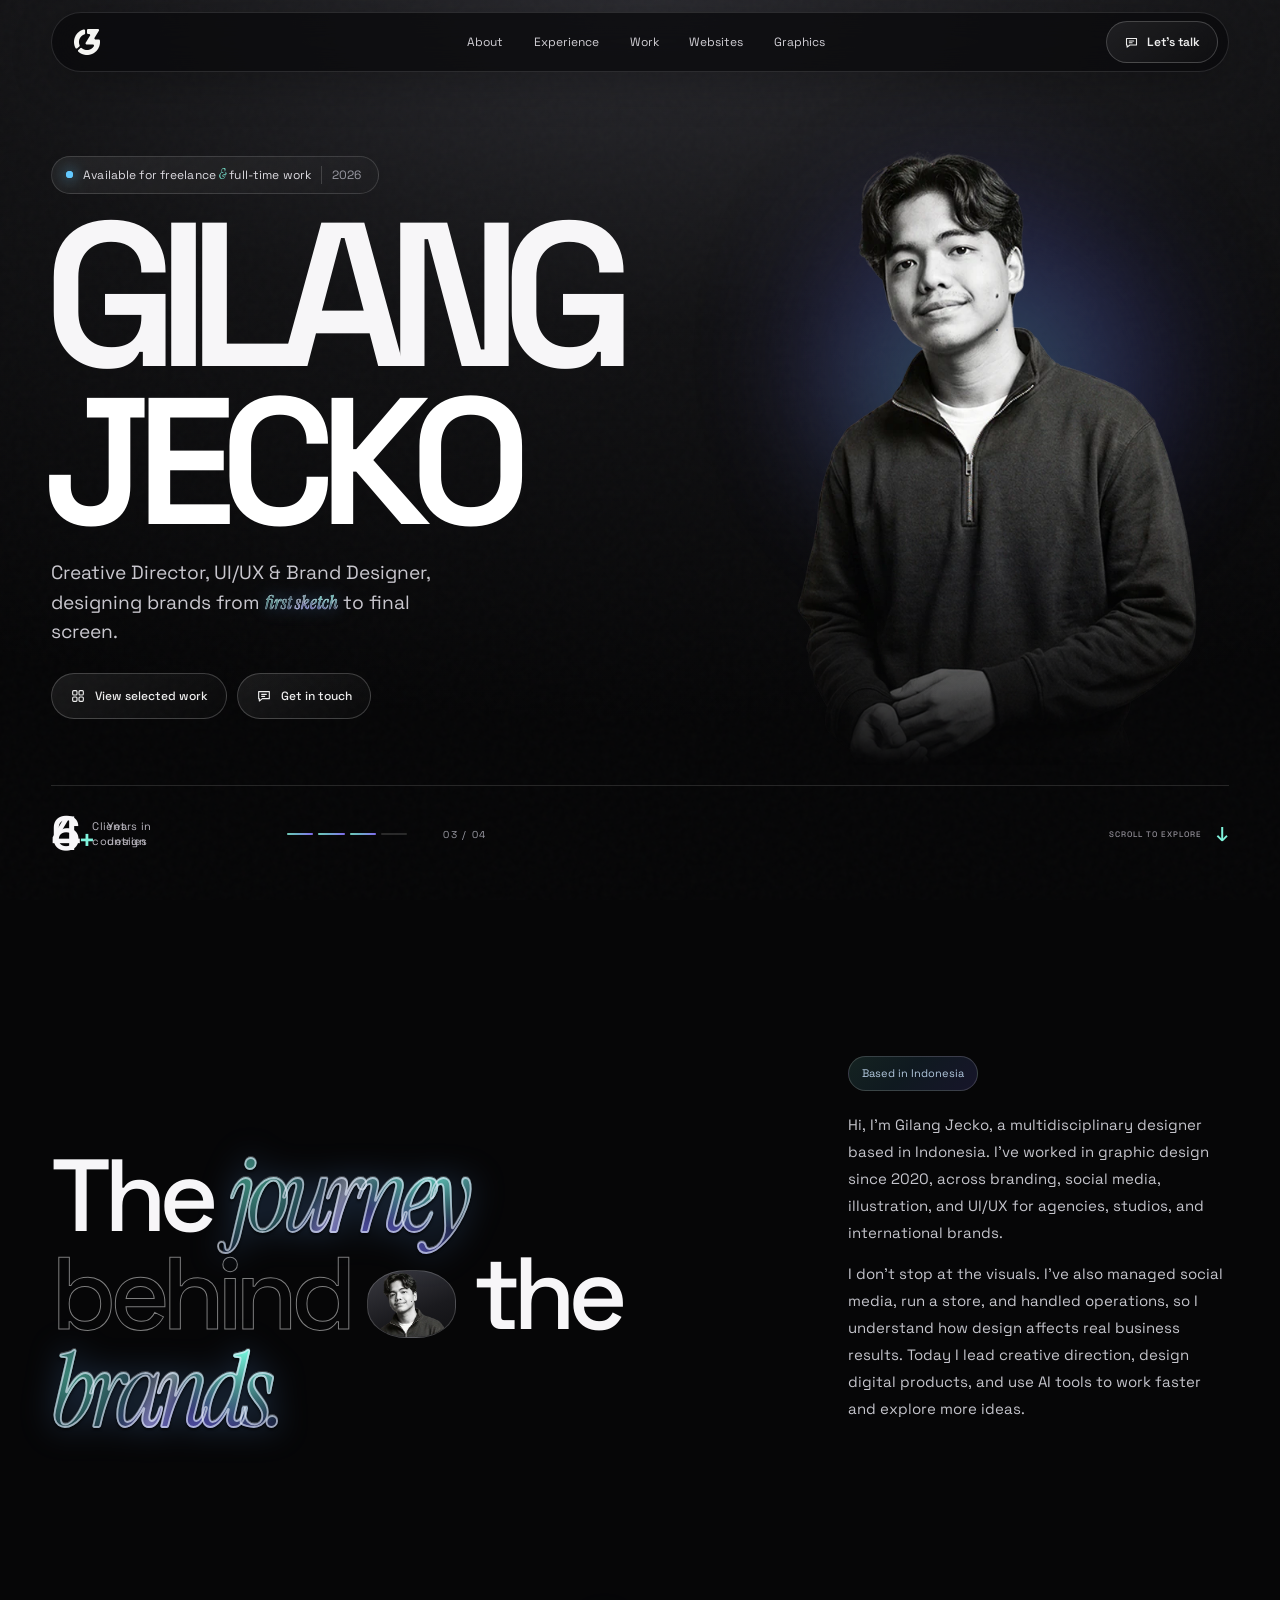
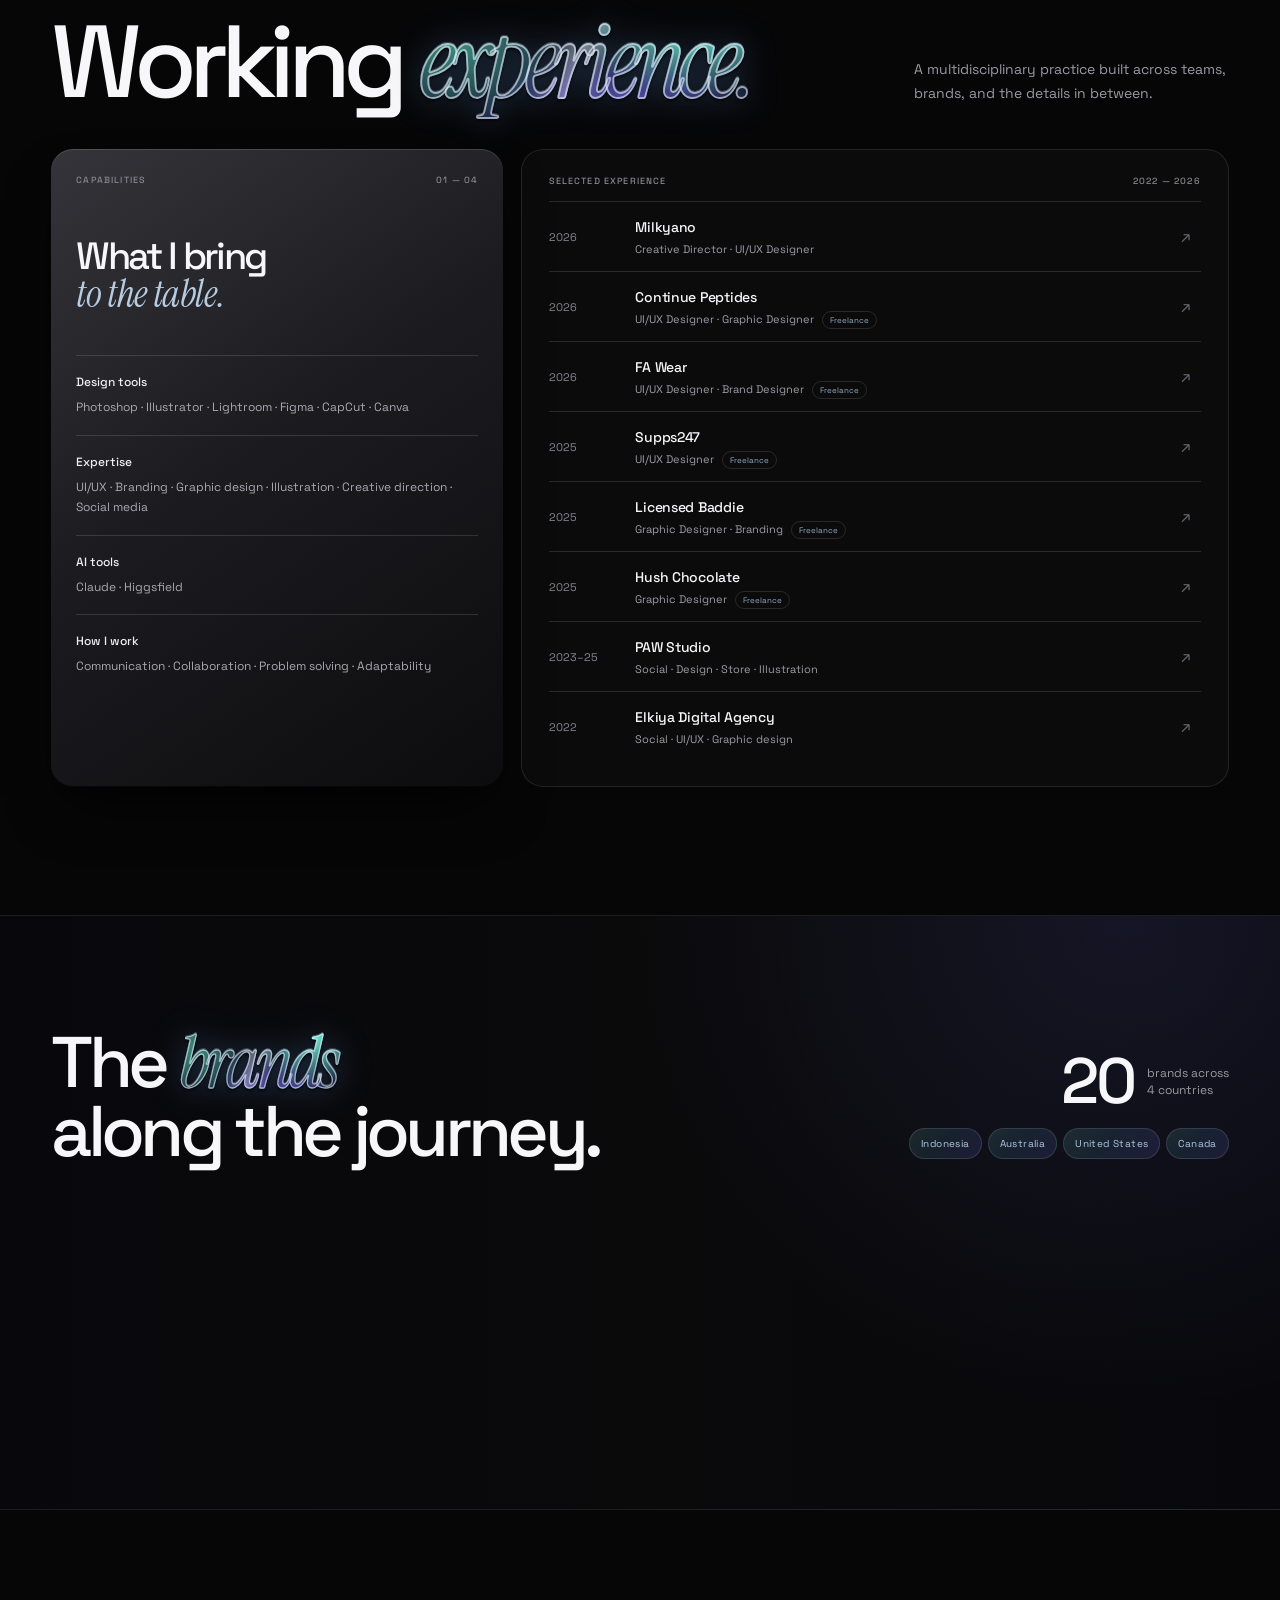
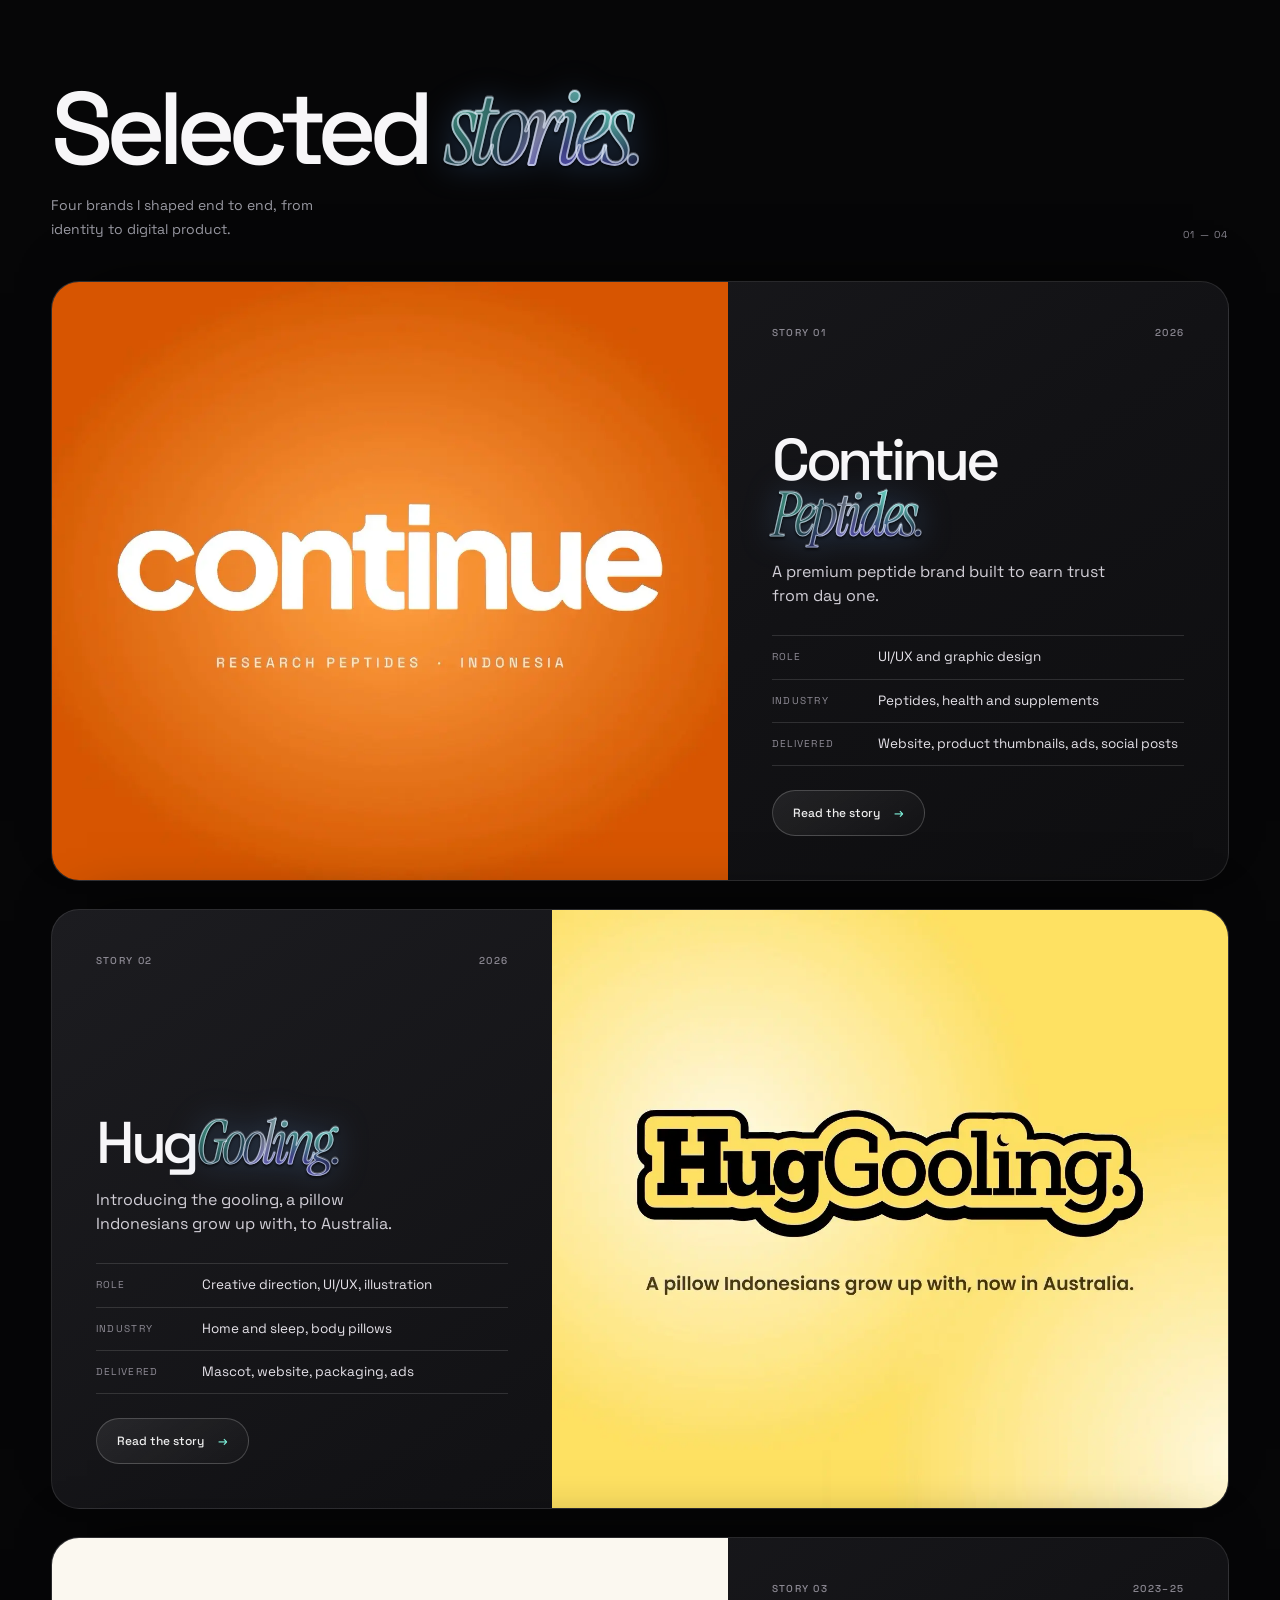
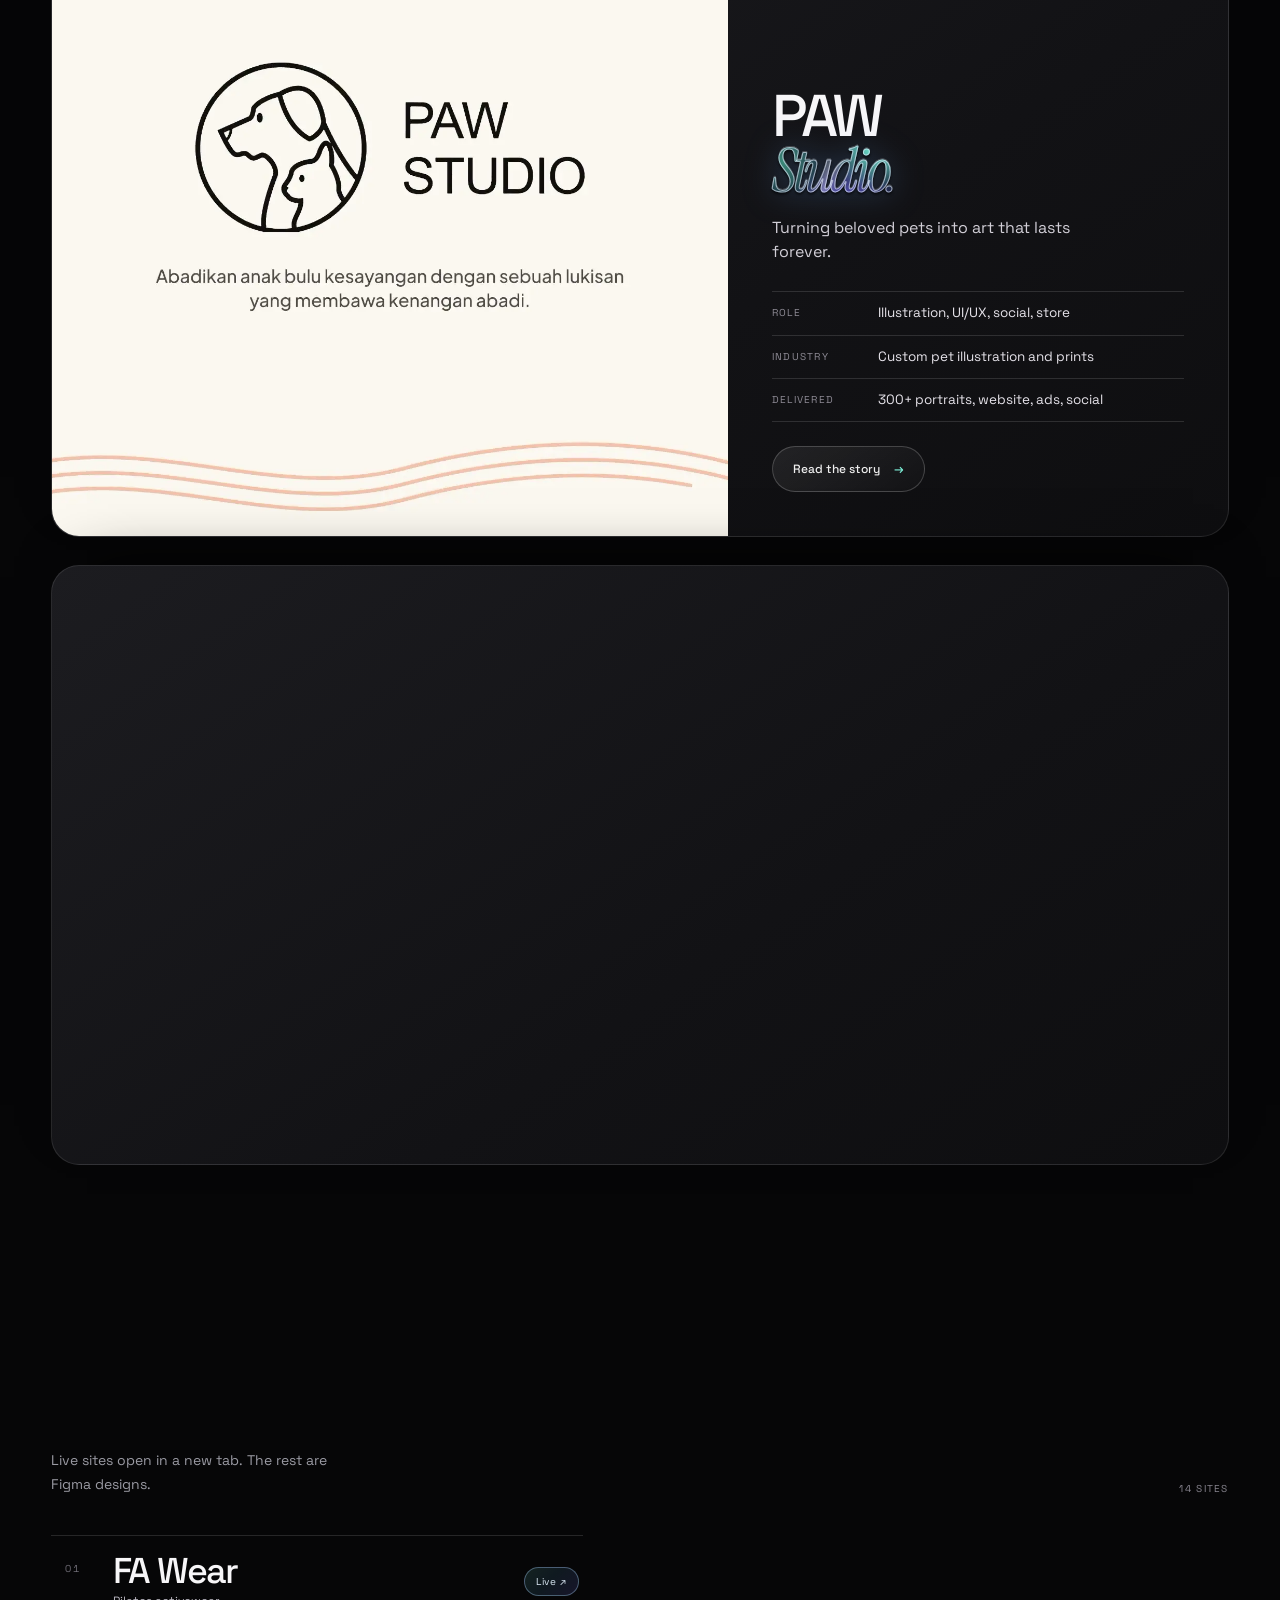
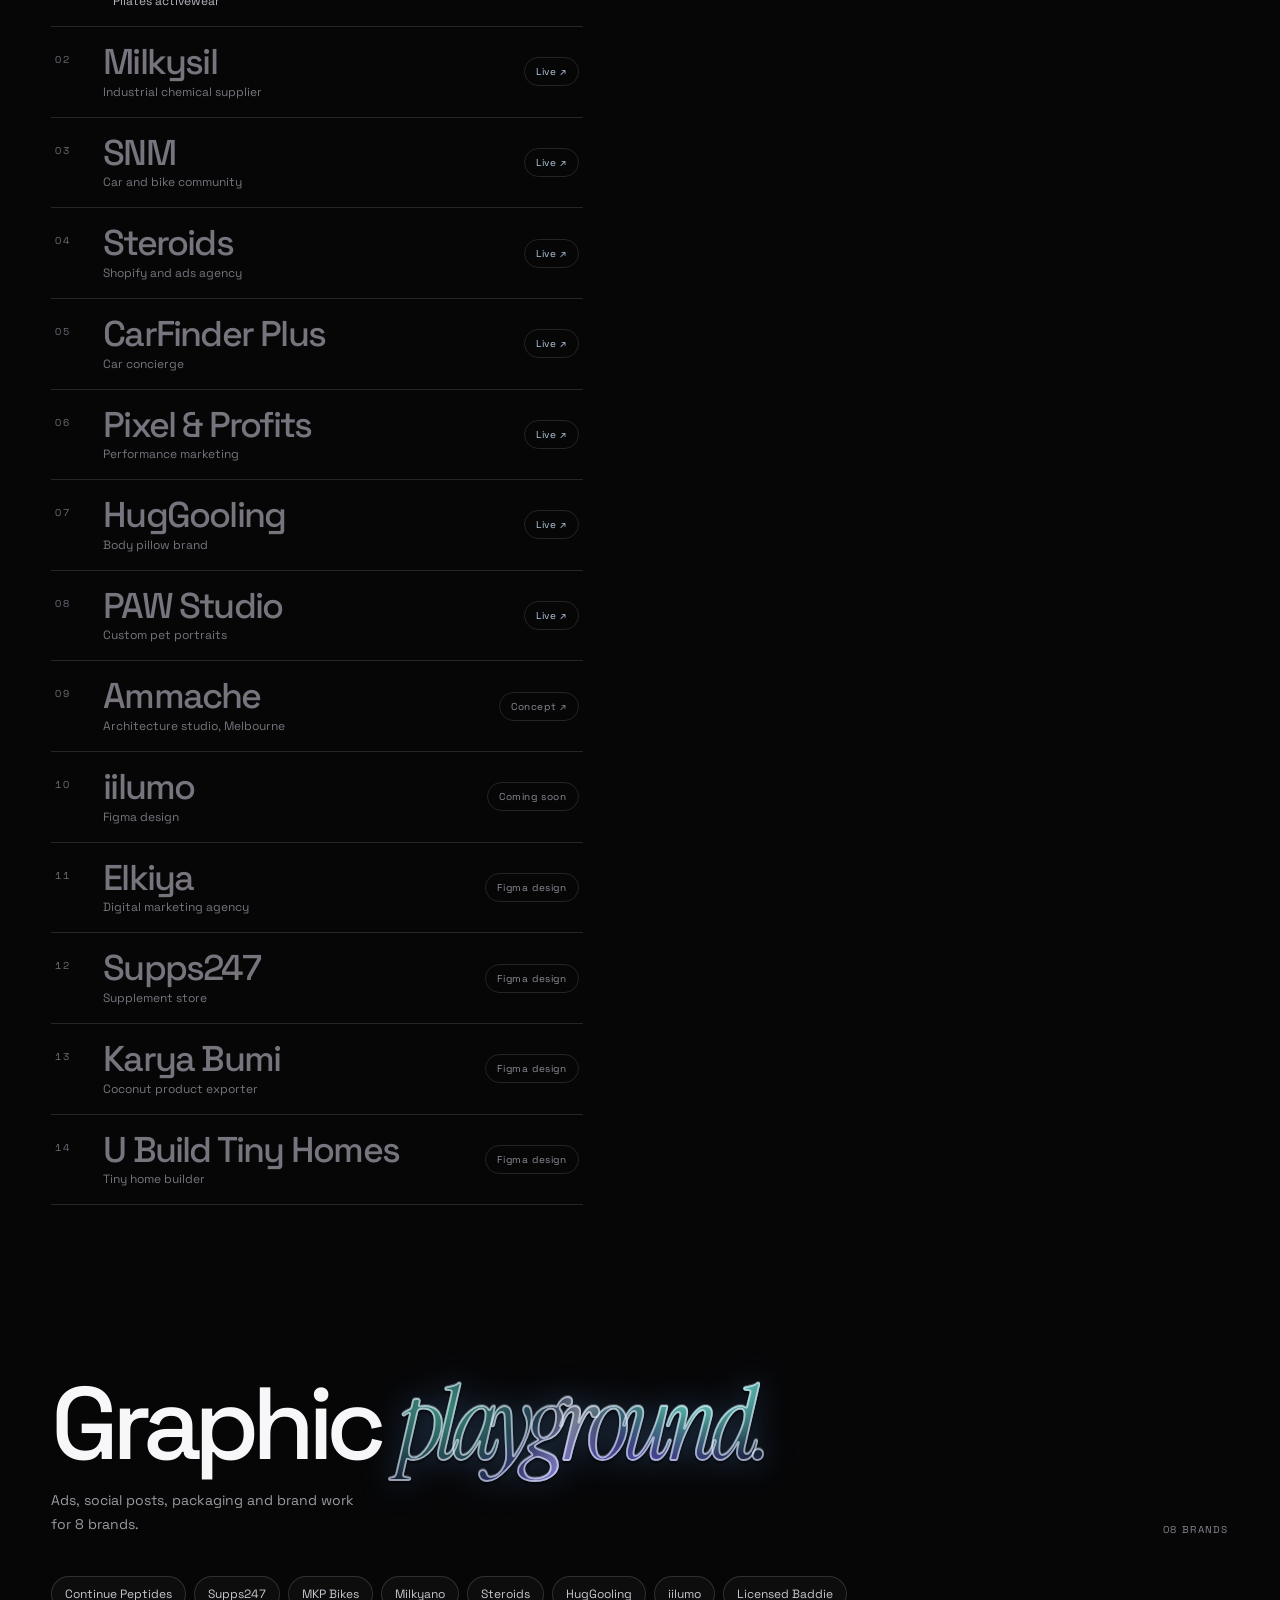
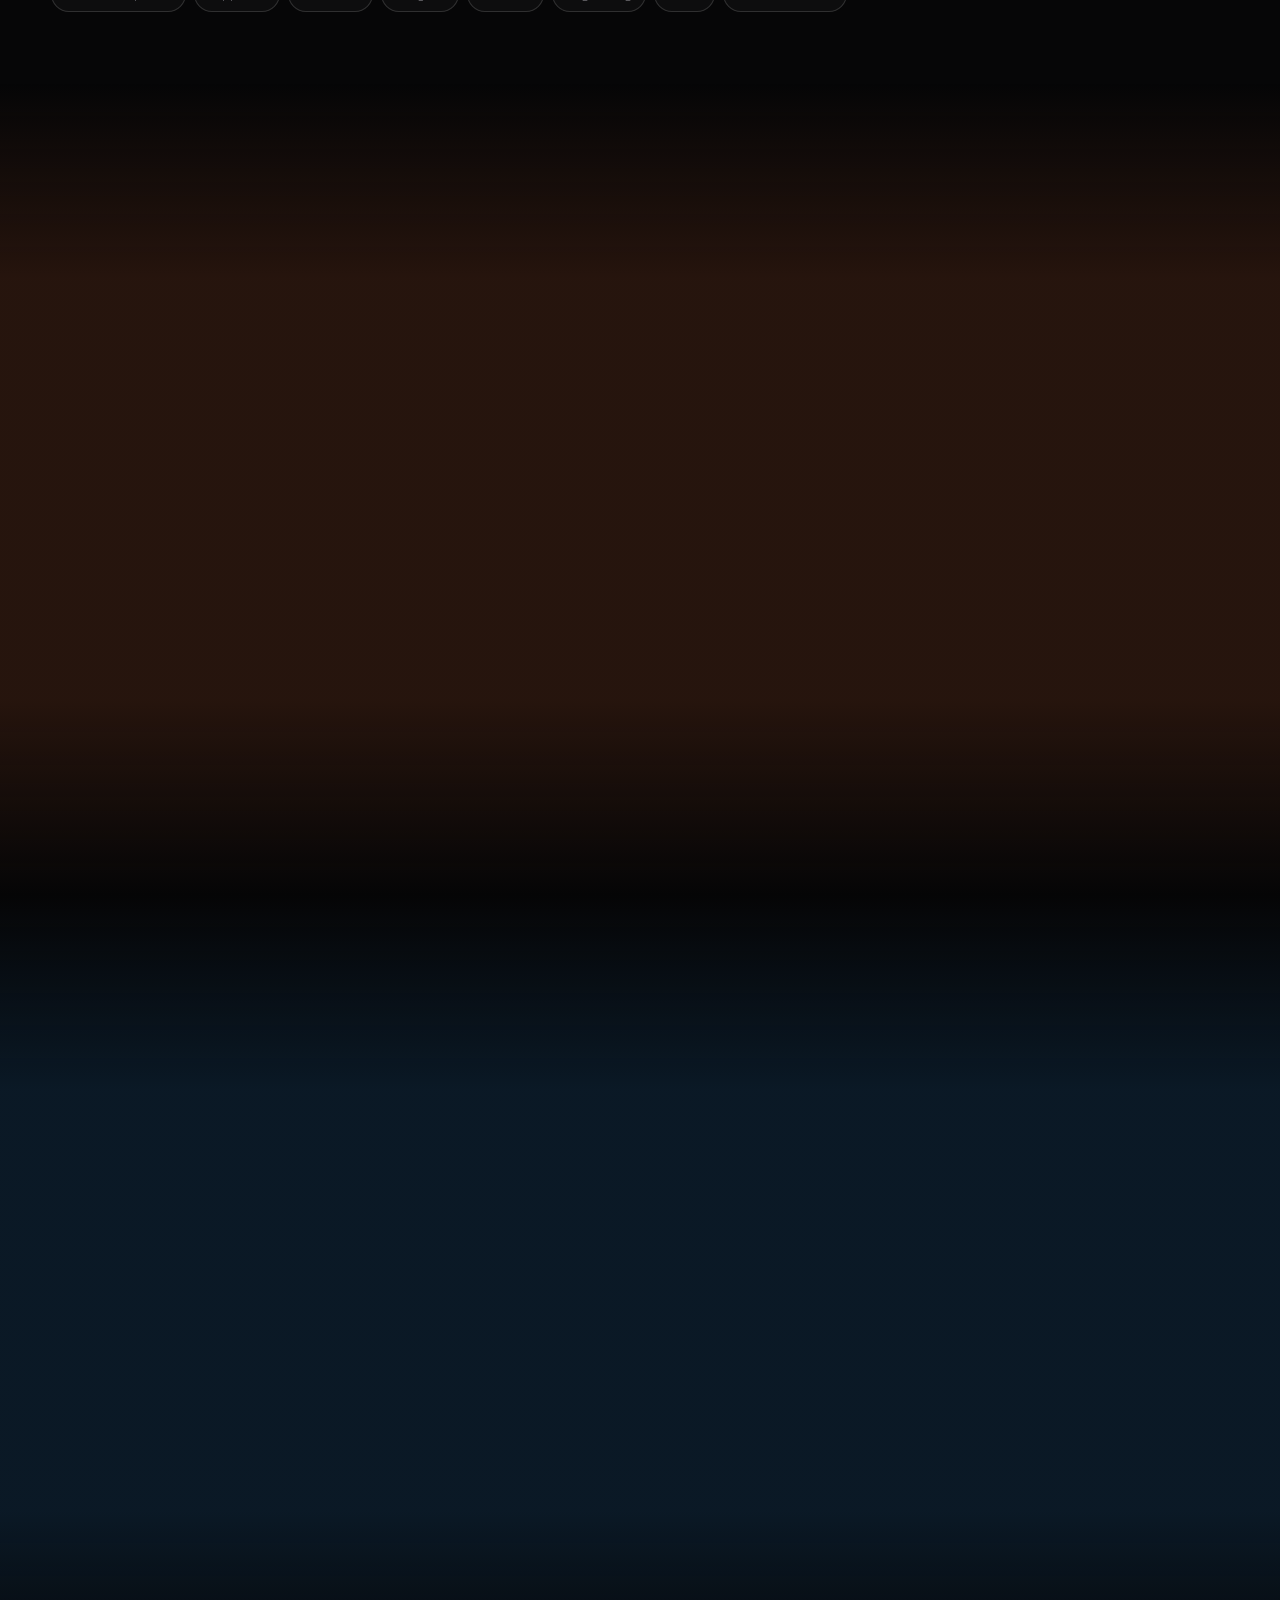
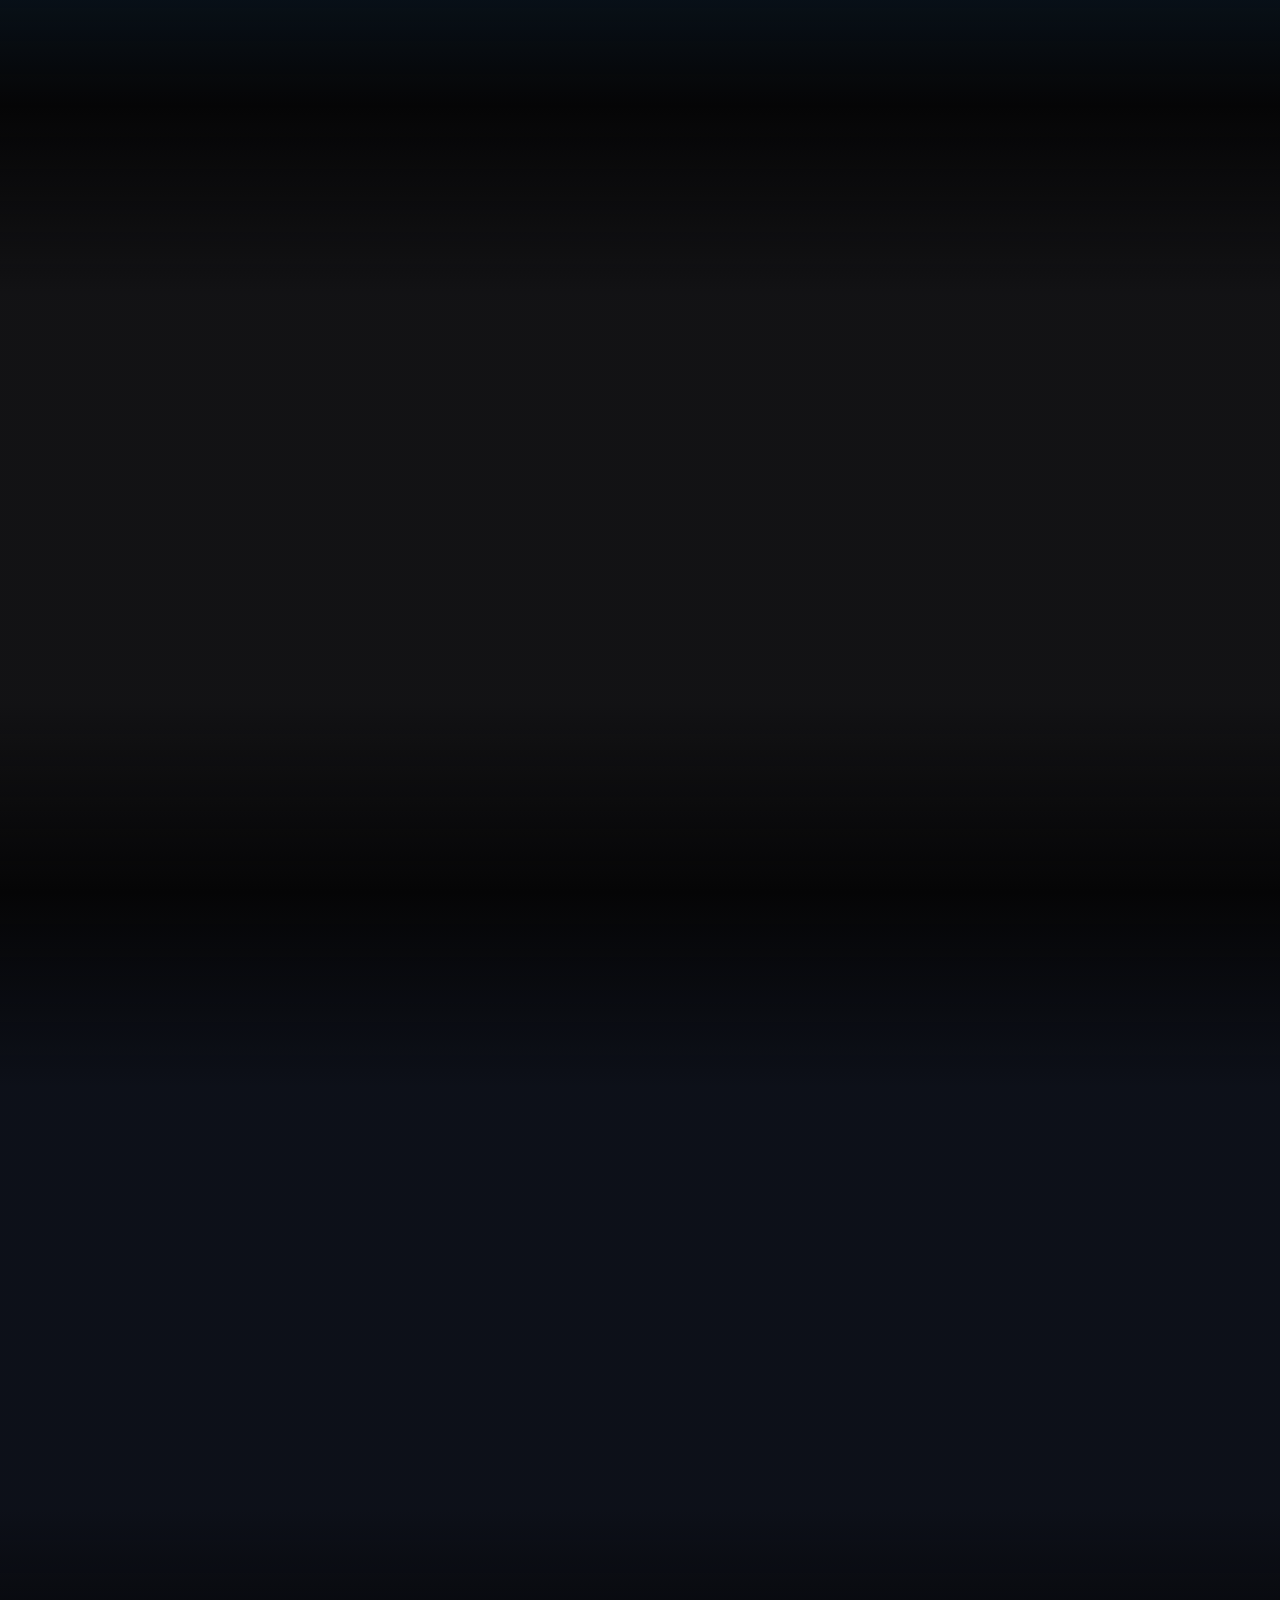
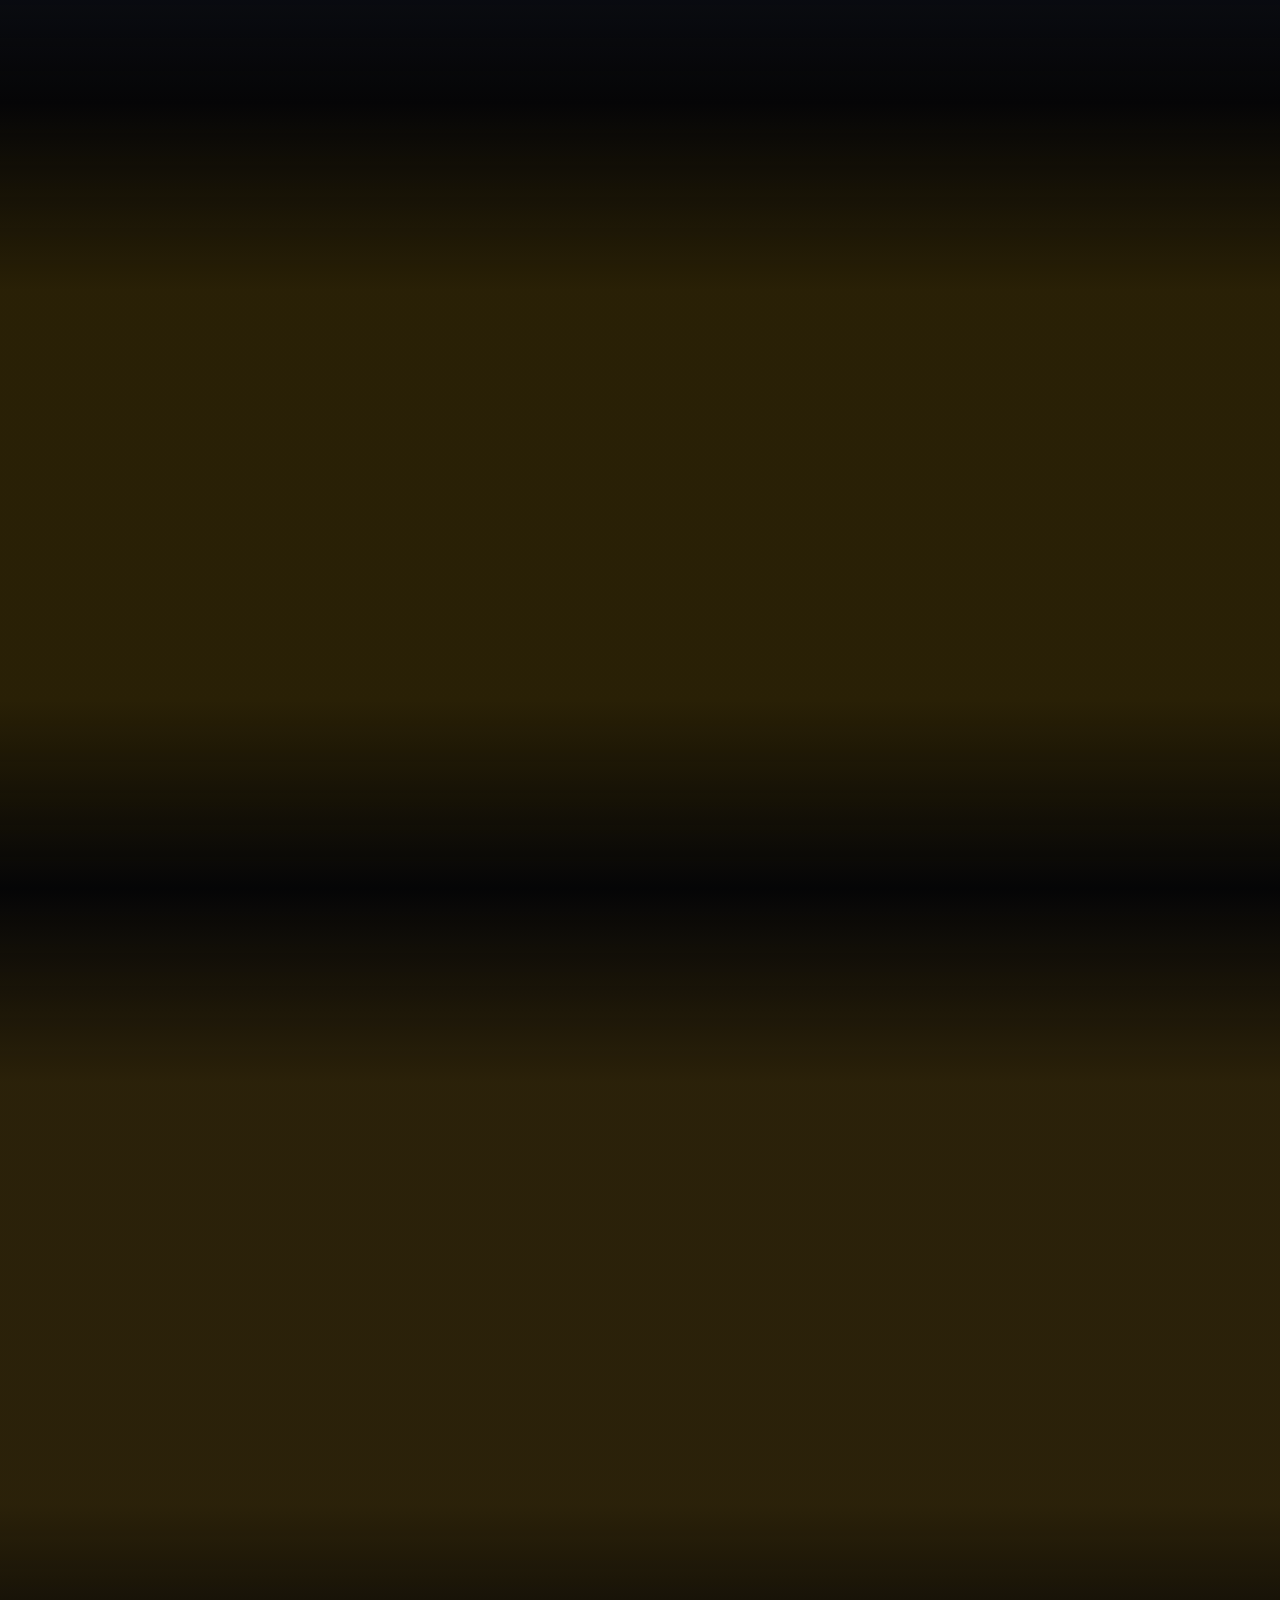
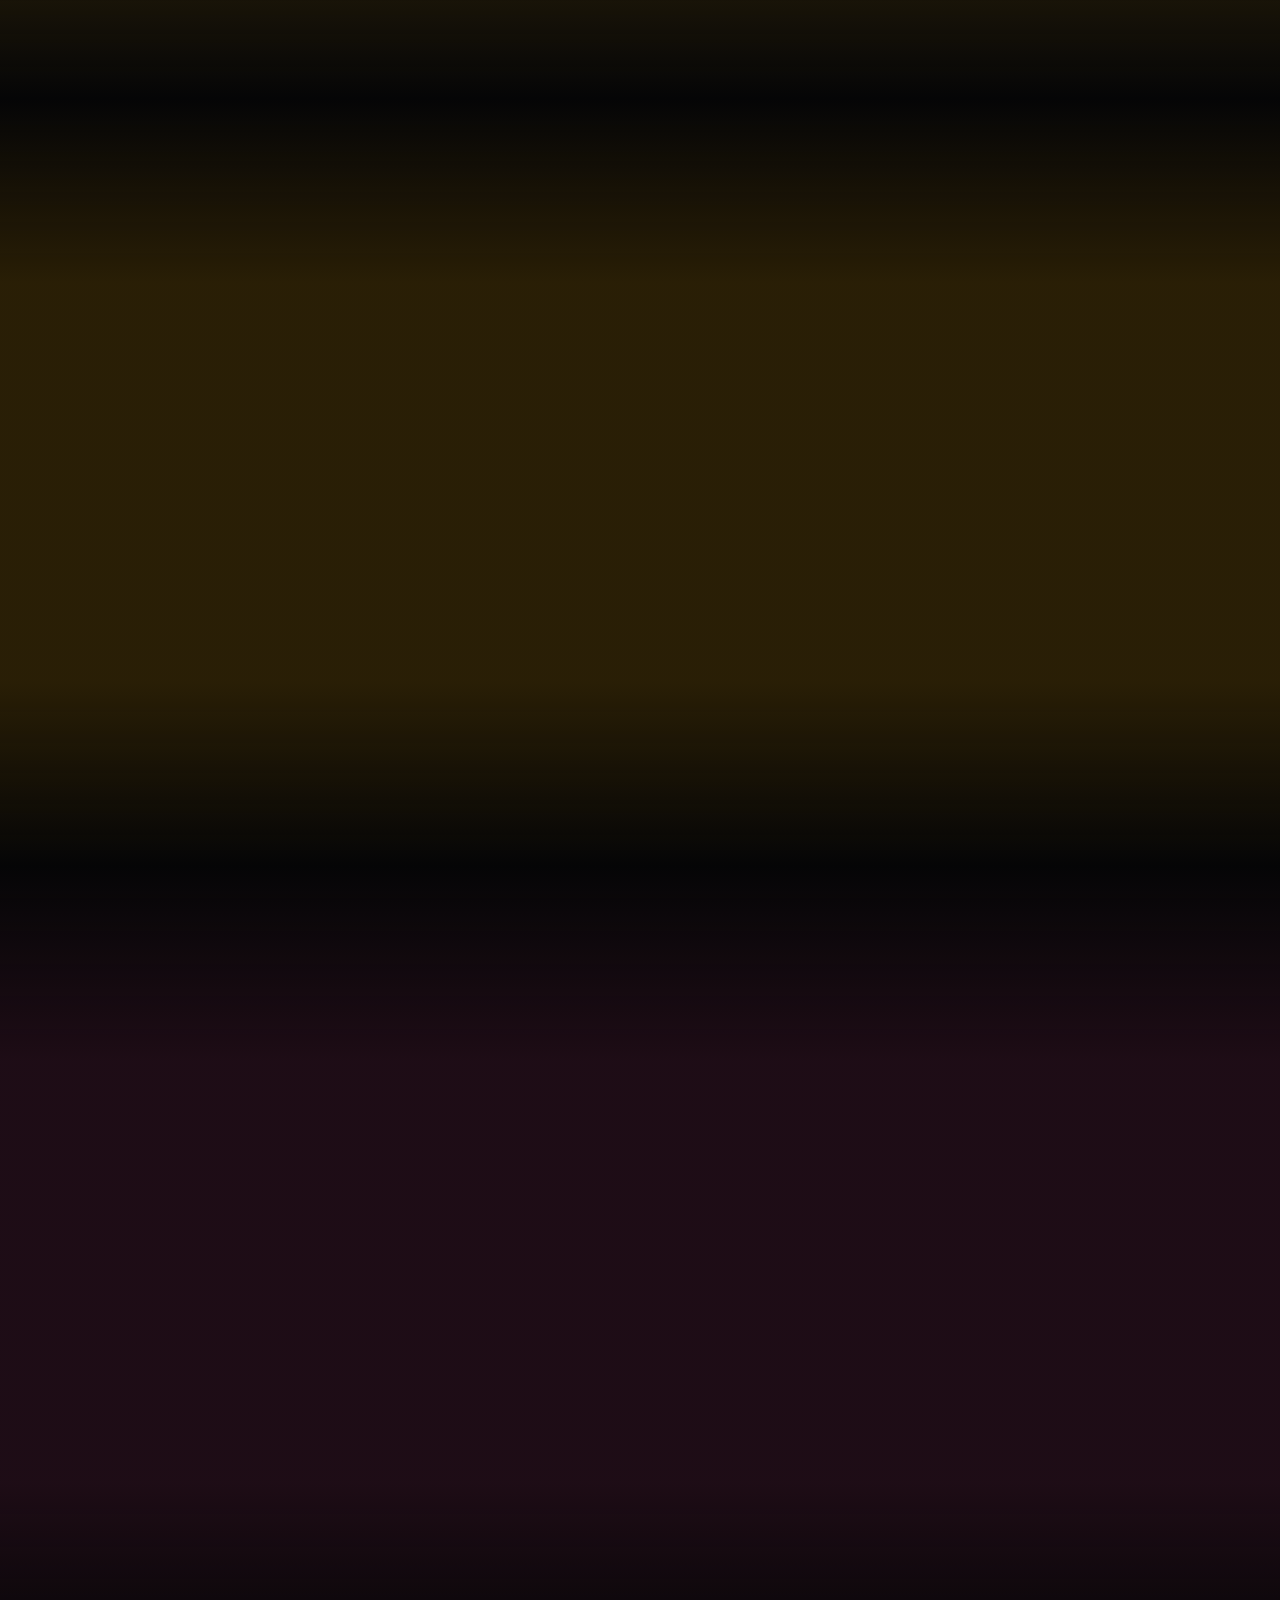
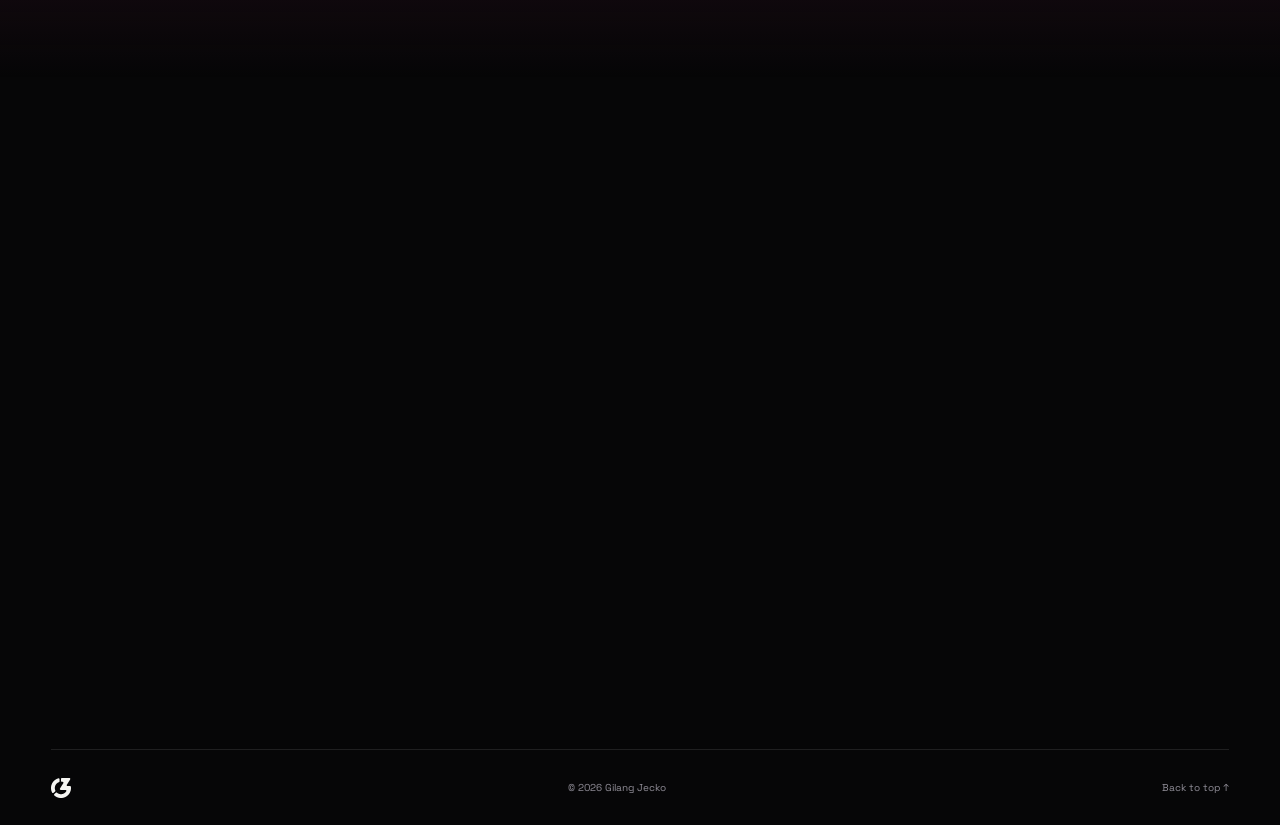
==== commit 84c2e2db: "Add a link preview image and Open Graph tags Shared links now show a 1200x630 card designed in Figma" ====
--- a/index.html
+++ b/index.html
@@ -5,6 +5,20 @@
     <meta name="viewport" content="width=device-width, initial-scale=1.0" />
     <meta name="theme-color" content="#060607" />
     <meta name="description" content="Gilang Jecko is a creative director and multidisciplinary designer working across brand identity, graphic design, illustration, and digital products." />
+    <meta property="og:type" content="website" />
+    <meta property="og:url" content="https://gjacko33.github.io/" />
+    <meta property="og:site_name" content="Gilang Jecko" />
+    <meta property="og:title" content="Gilang Jecko — Creative Director &amp; Designer" />
+    <meta property="og:description" content="Creative Director, UI/UX and brand designer. Websites, emails, ads and brand work for 20+ brands." />
+    <meta property="og:image" content="https://gjacko33.github.io/assets/og-image.jpg" />
+    <meta property="og:image:type" content="image/jpeg" />
+    <meta property="og:image:width" content="1200" />
+    <meta property="og:image:height" content="630" />
+    <meta property="og:image:alt" content="Gilang Jecko, Creative Director, UI/UX and Brand Designer, next to a portrait of Gilang on a dark background" />
+    <meta name="twitter:card" content="summary_large_image" />
+    <meta name="twitter:title" content="Gilang Jecko — Creative Director &amp; Designer" />
+    <meta name="twitter:description" content="Creative Director, UI/UX and brand designer. Websites, emails, ads and brand work for 20+ brands." />
+    <meta name="twitter:image" content="https://gjacko33.github.io/assets/og-image.jpg" />
     <title>Gilang Jecko — Creative Director & Designer</title>
     <link rel="icon" type="image/png" sizes="32x32" href="favicon-32.png" />
     <link rel="icon" type="image/png" sizes="16x16" href="favicon-16.png" />
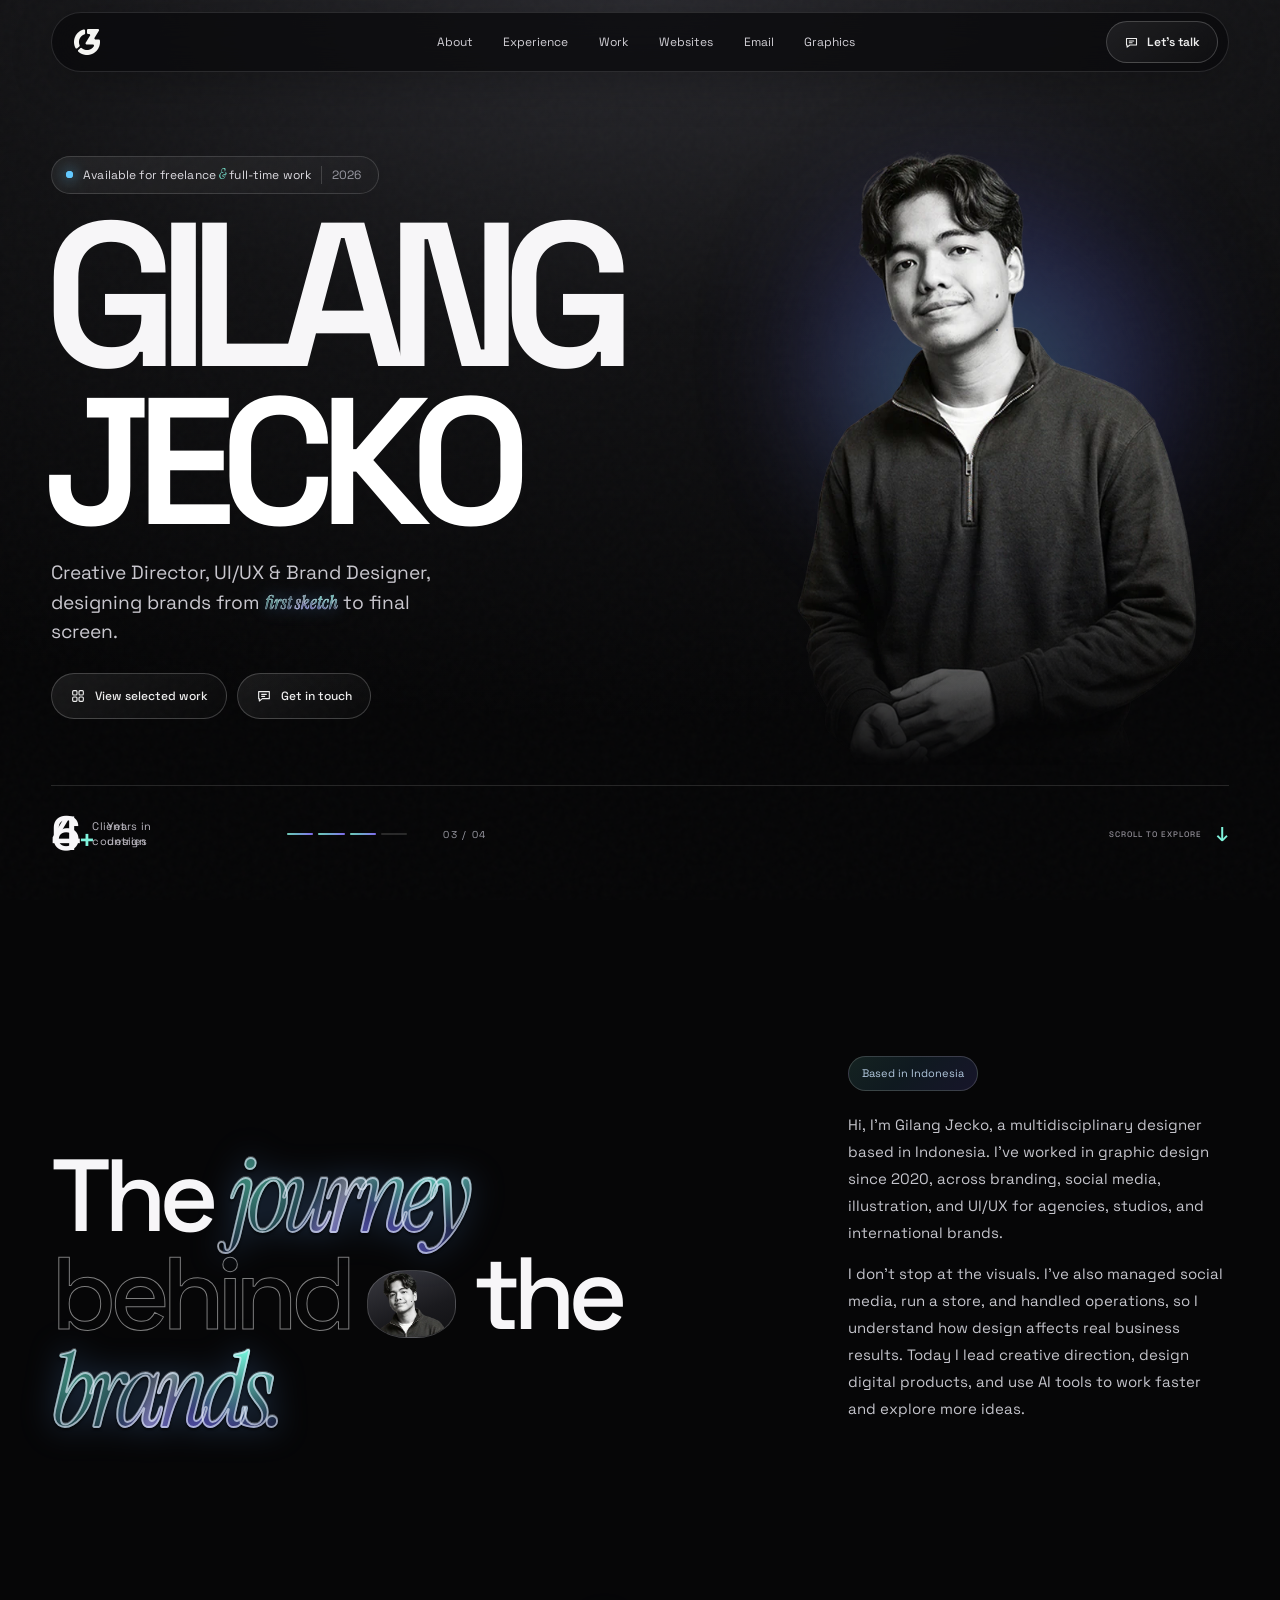
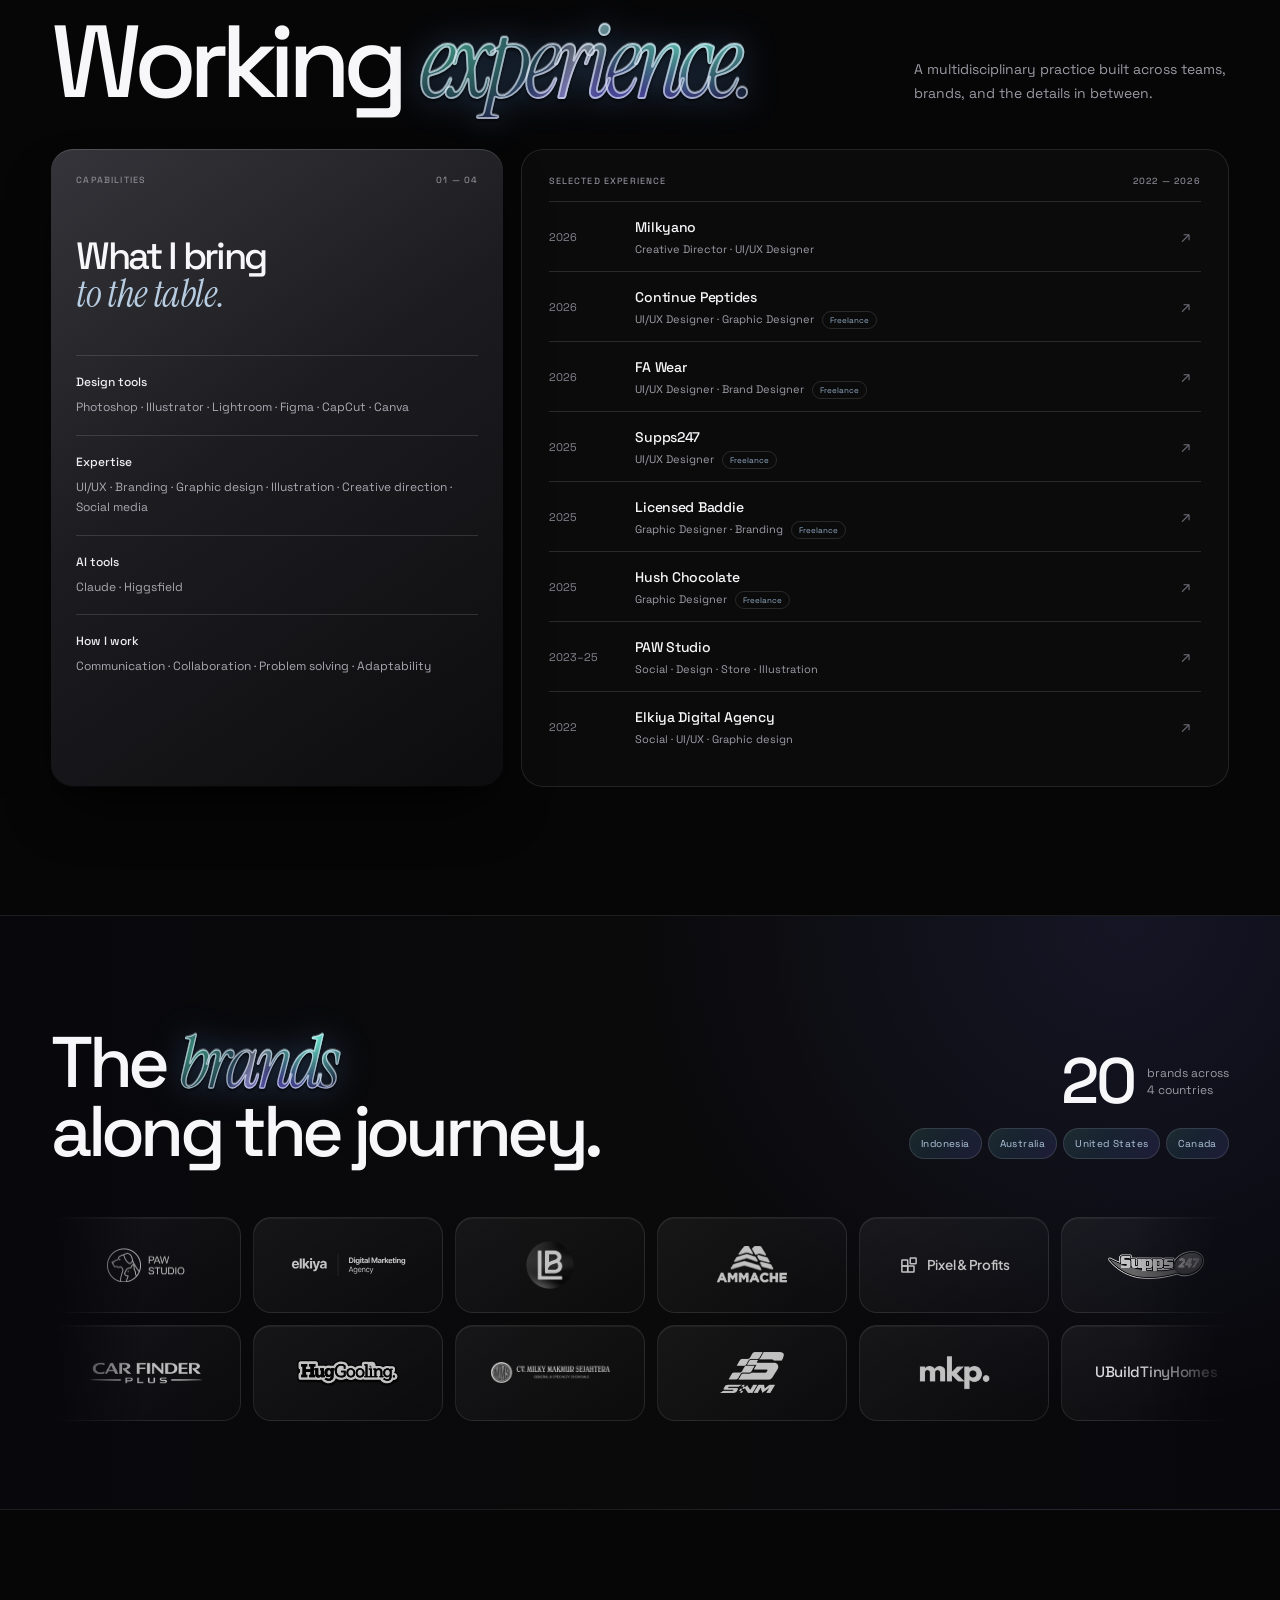
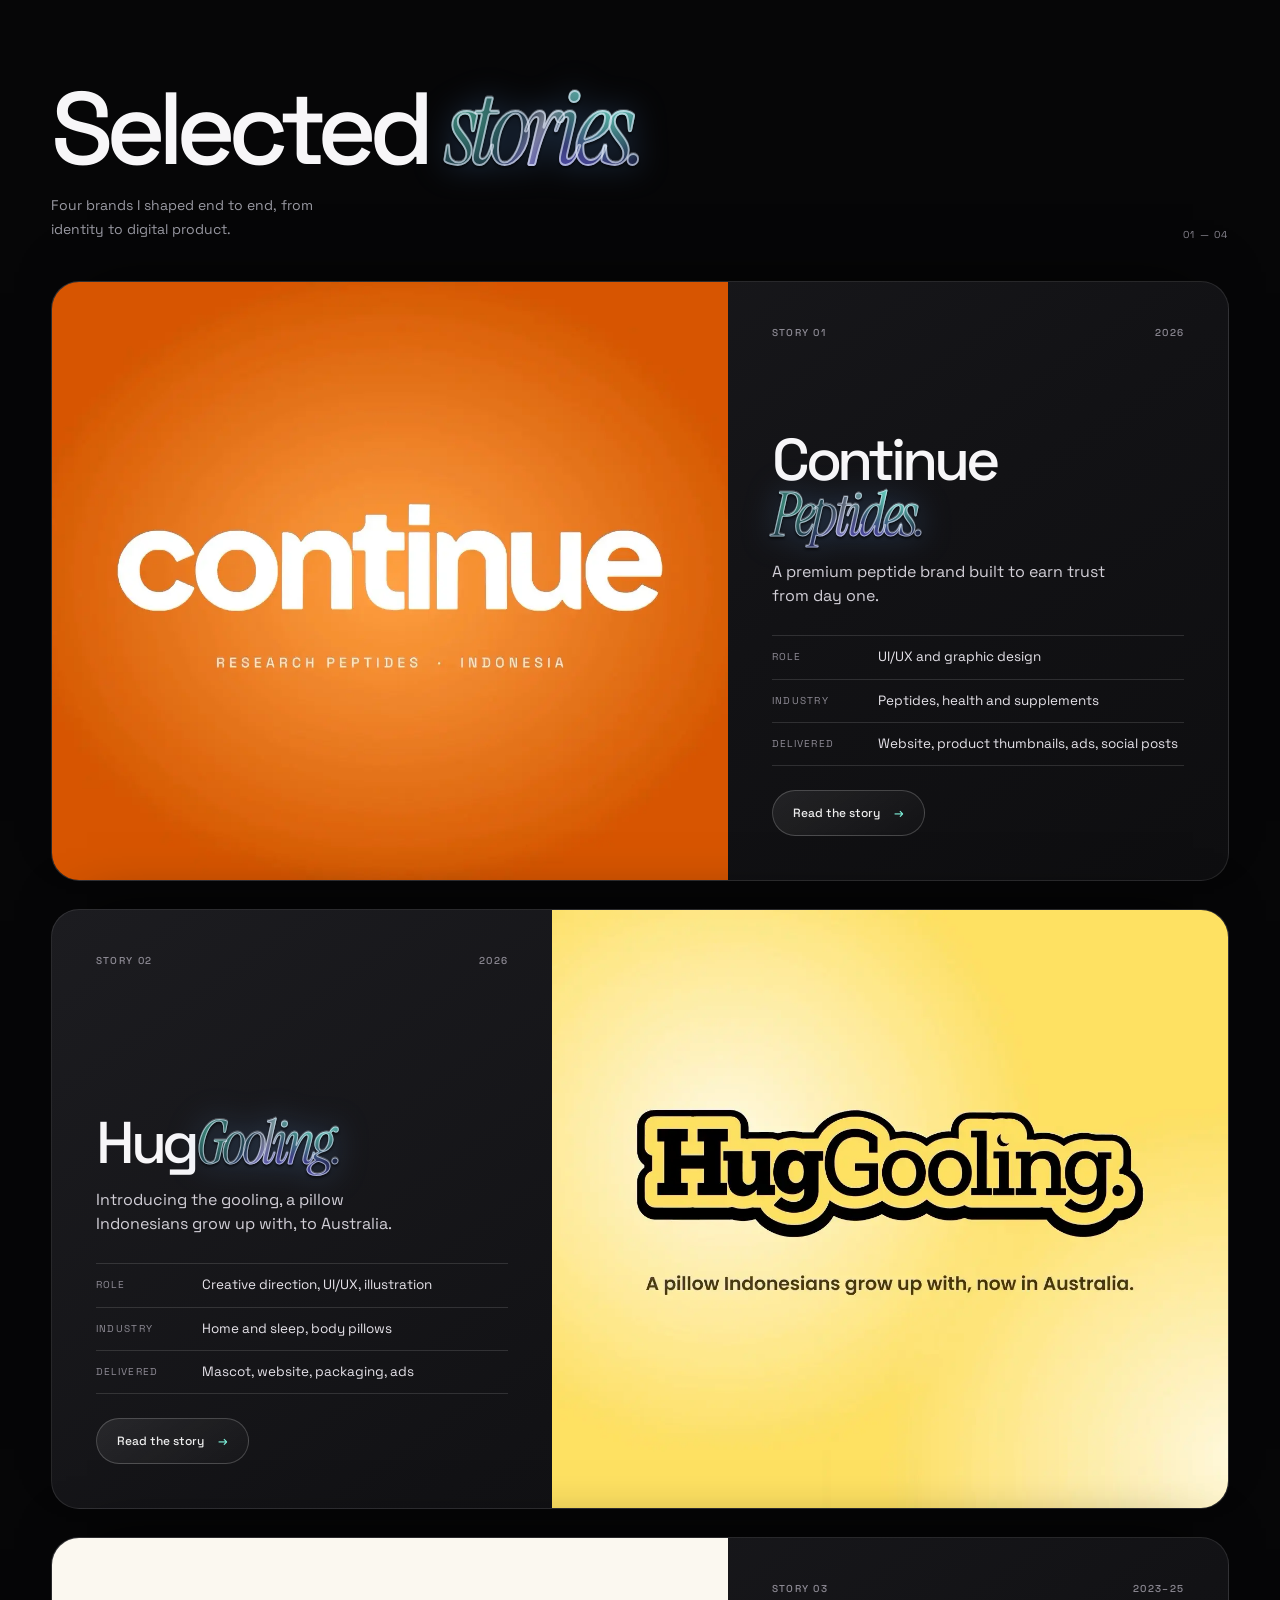
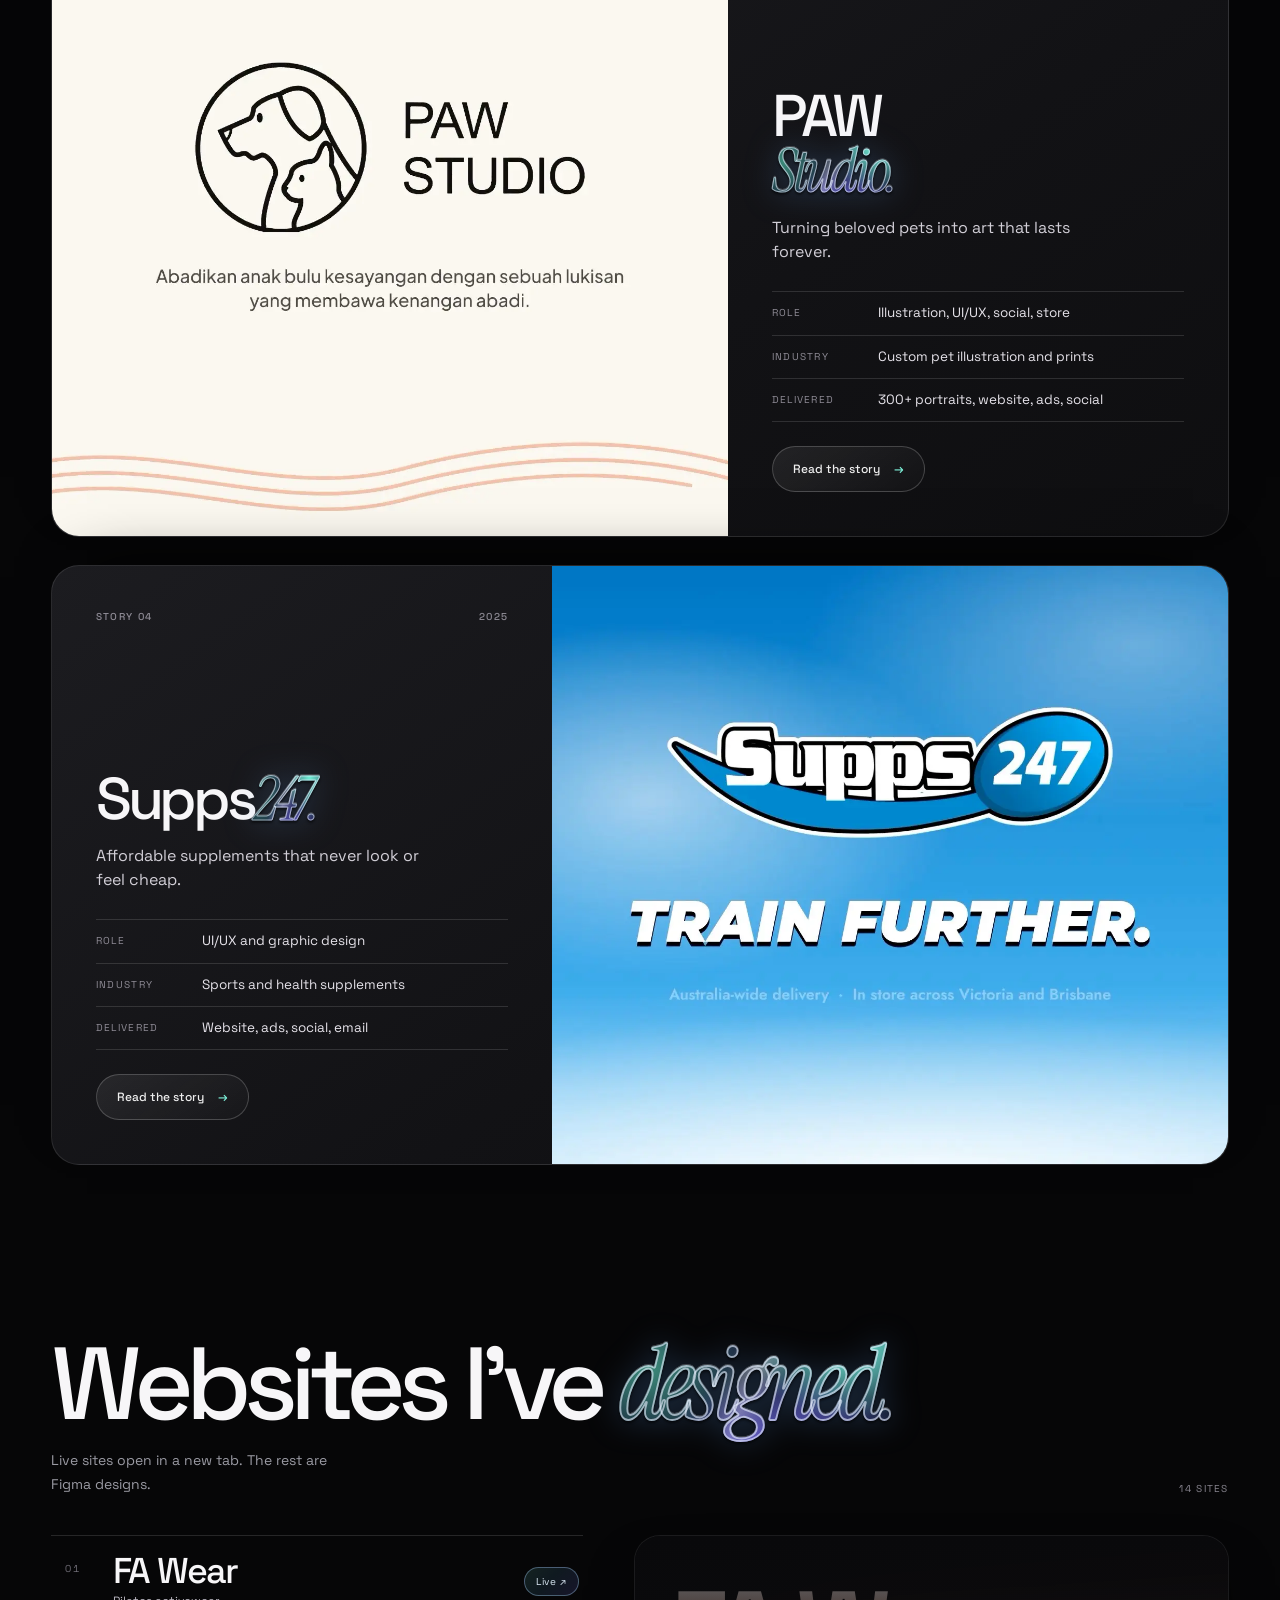
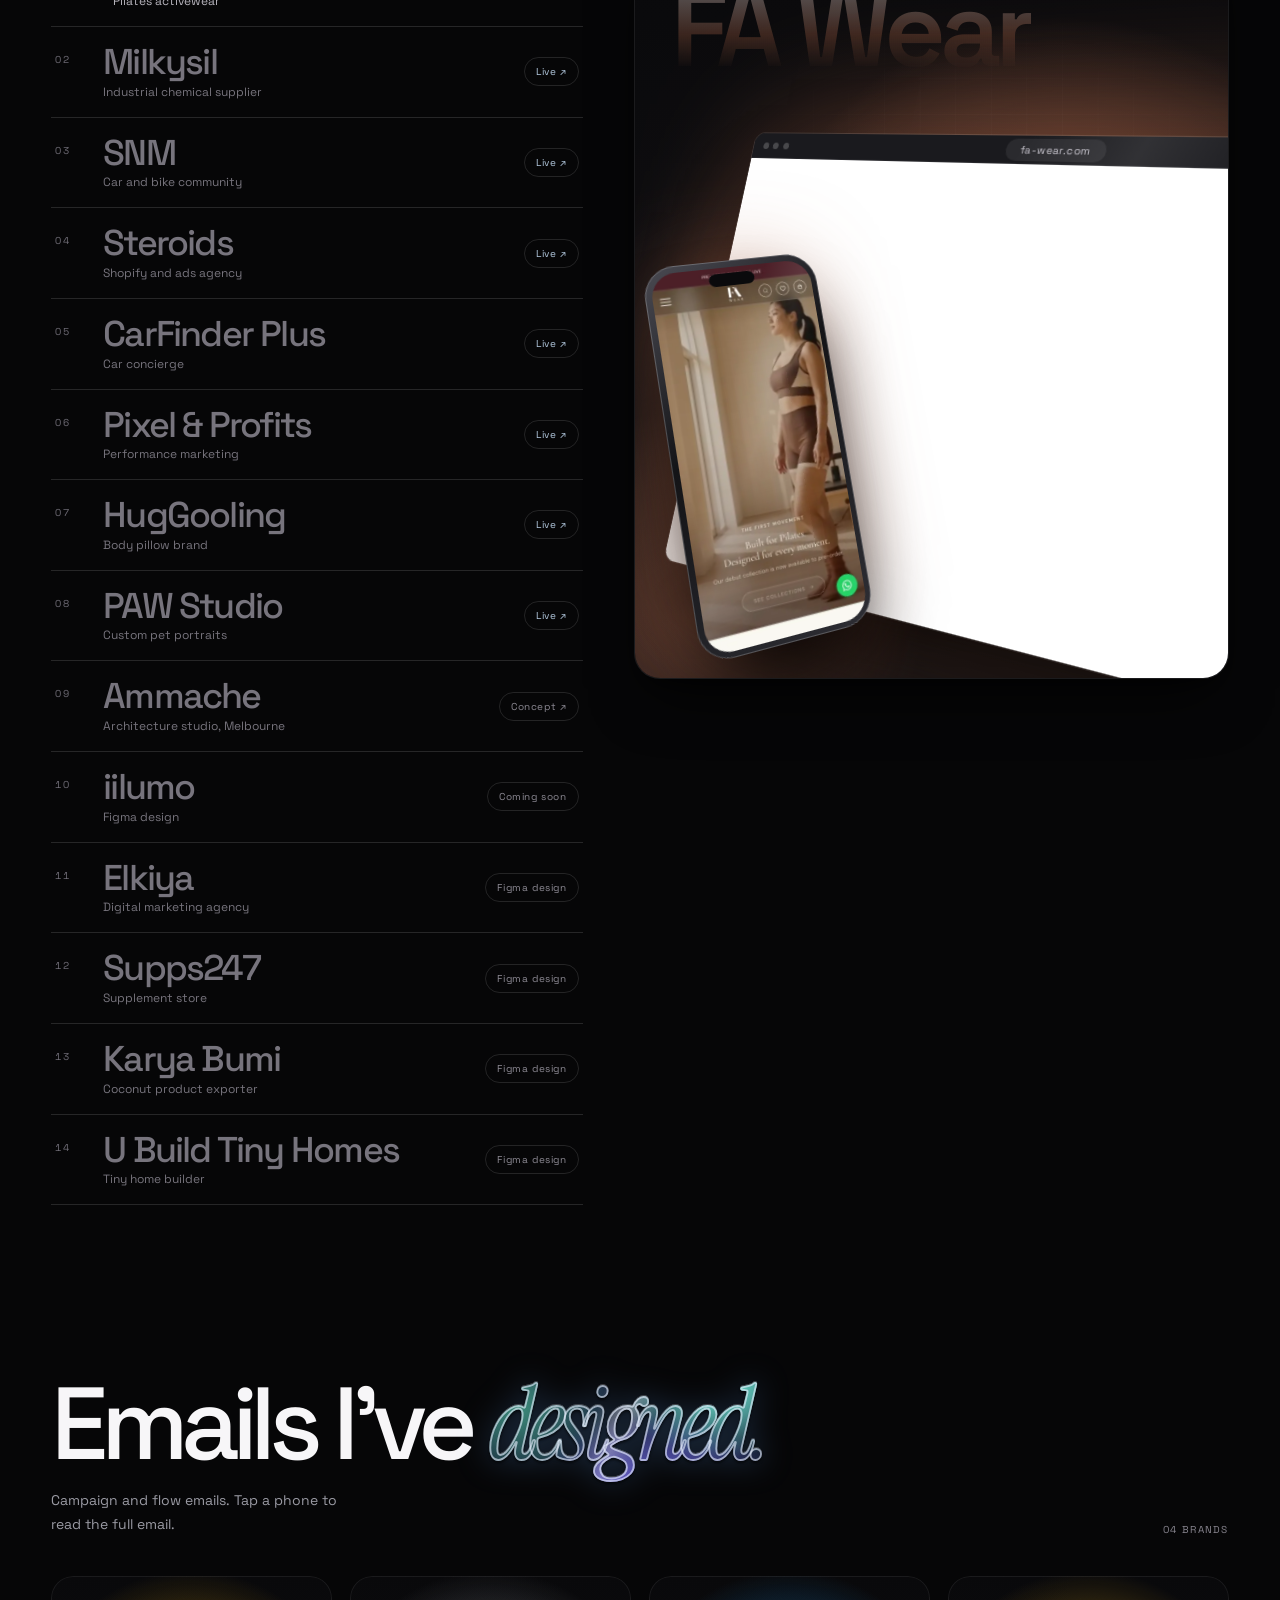
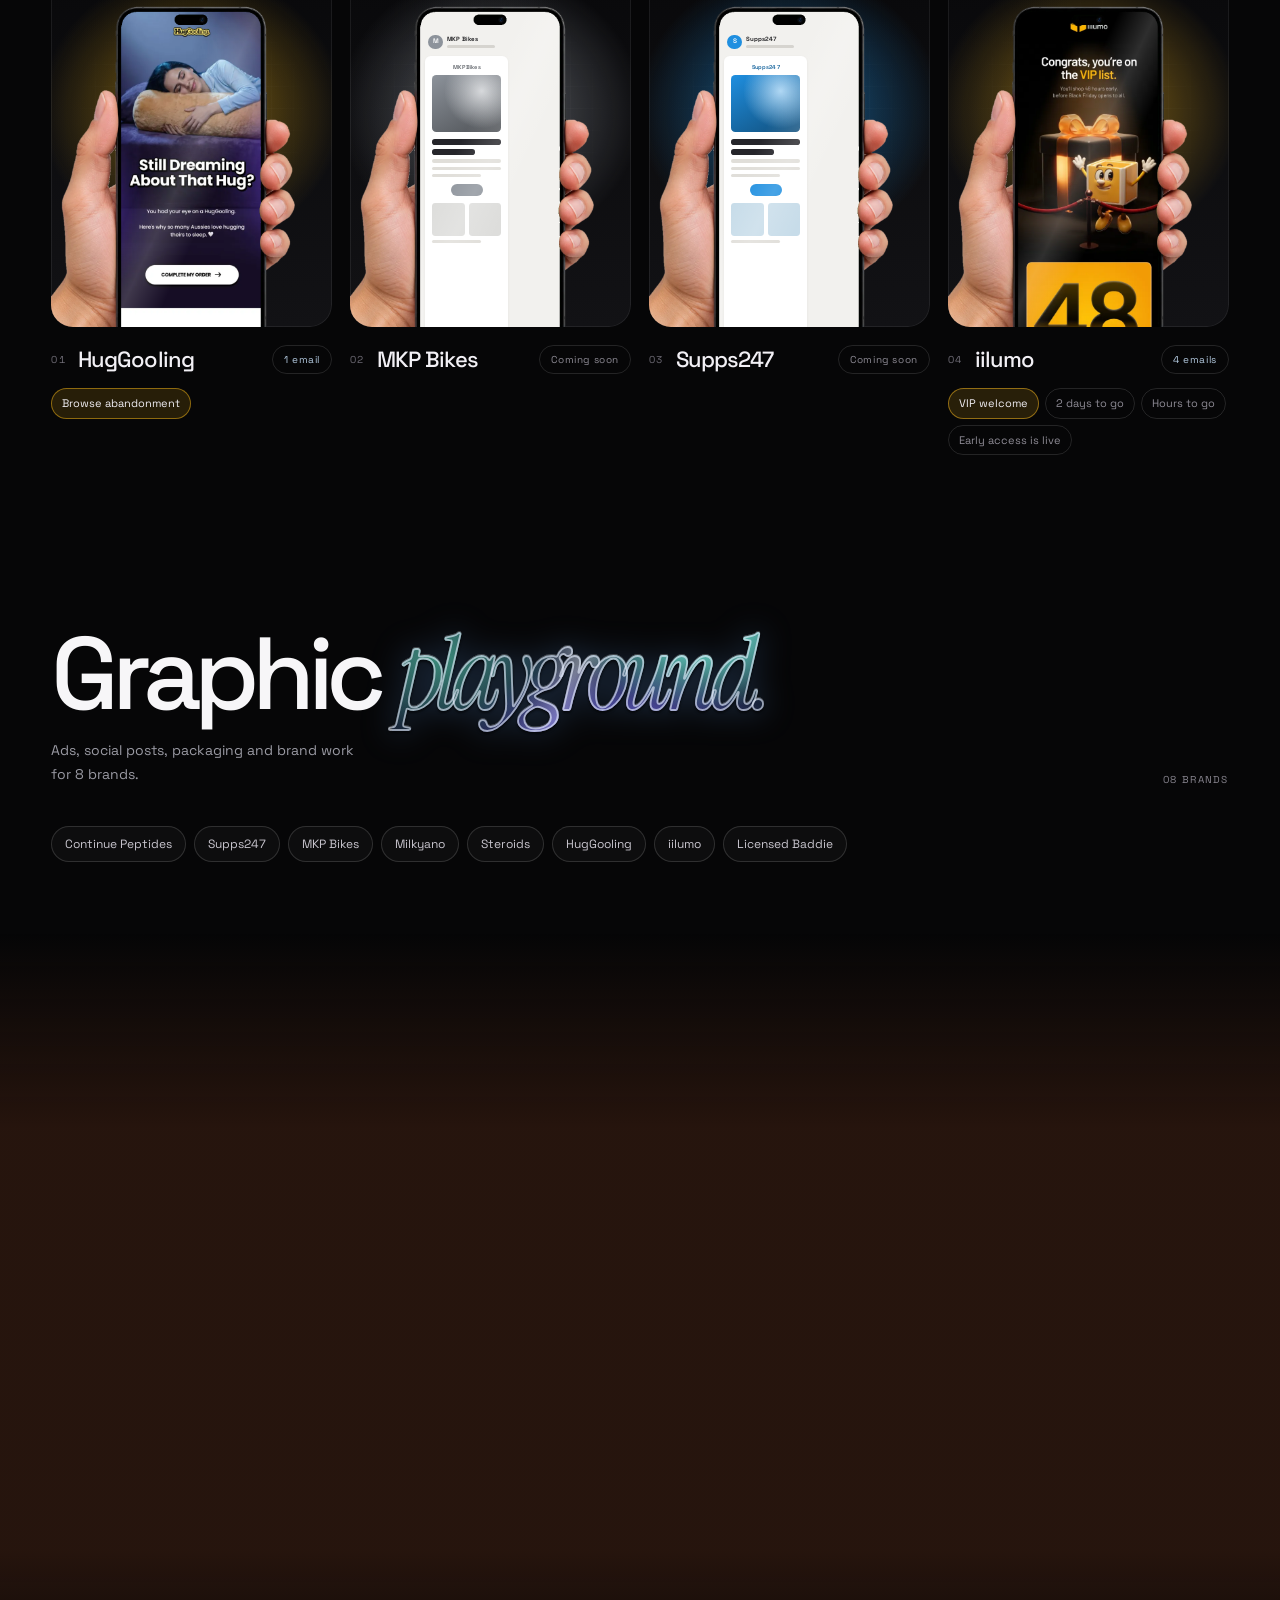
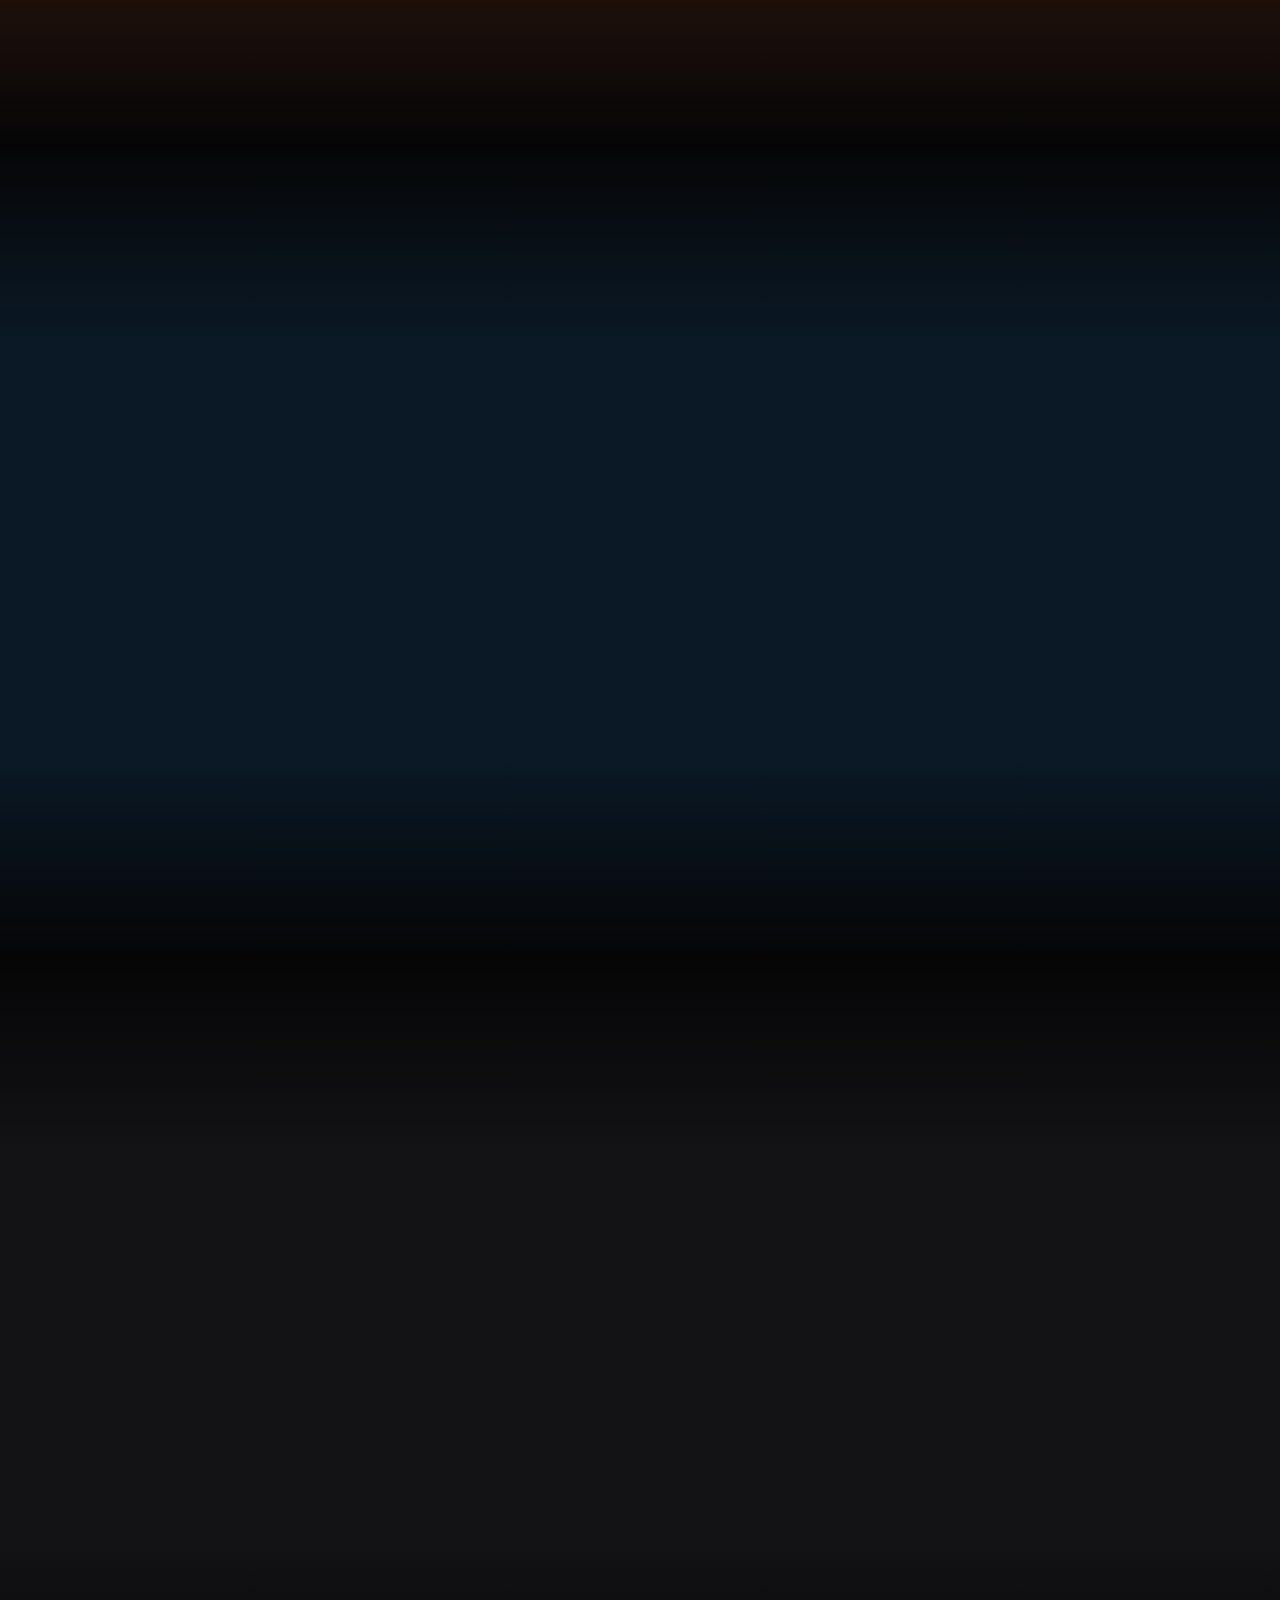
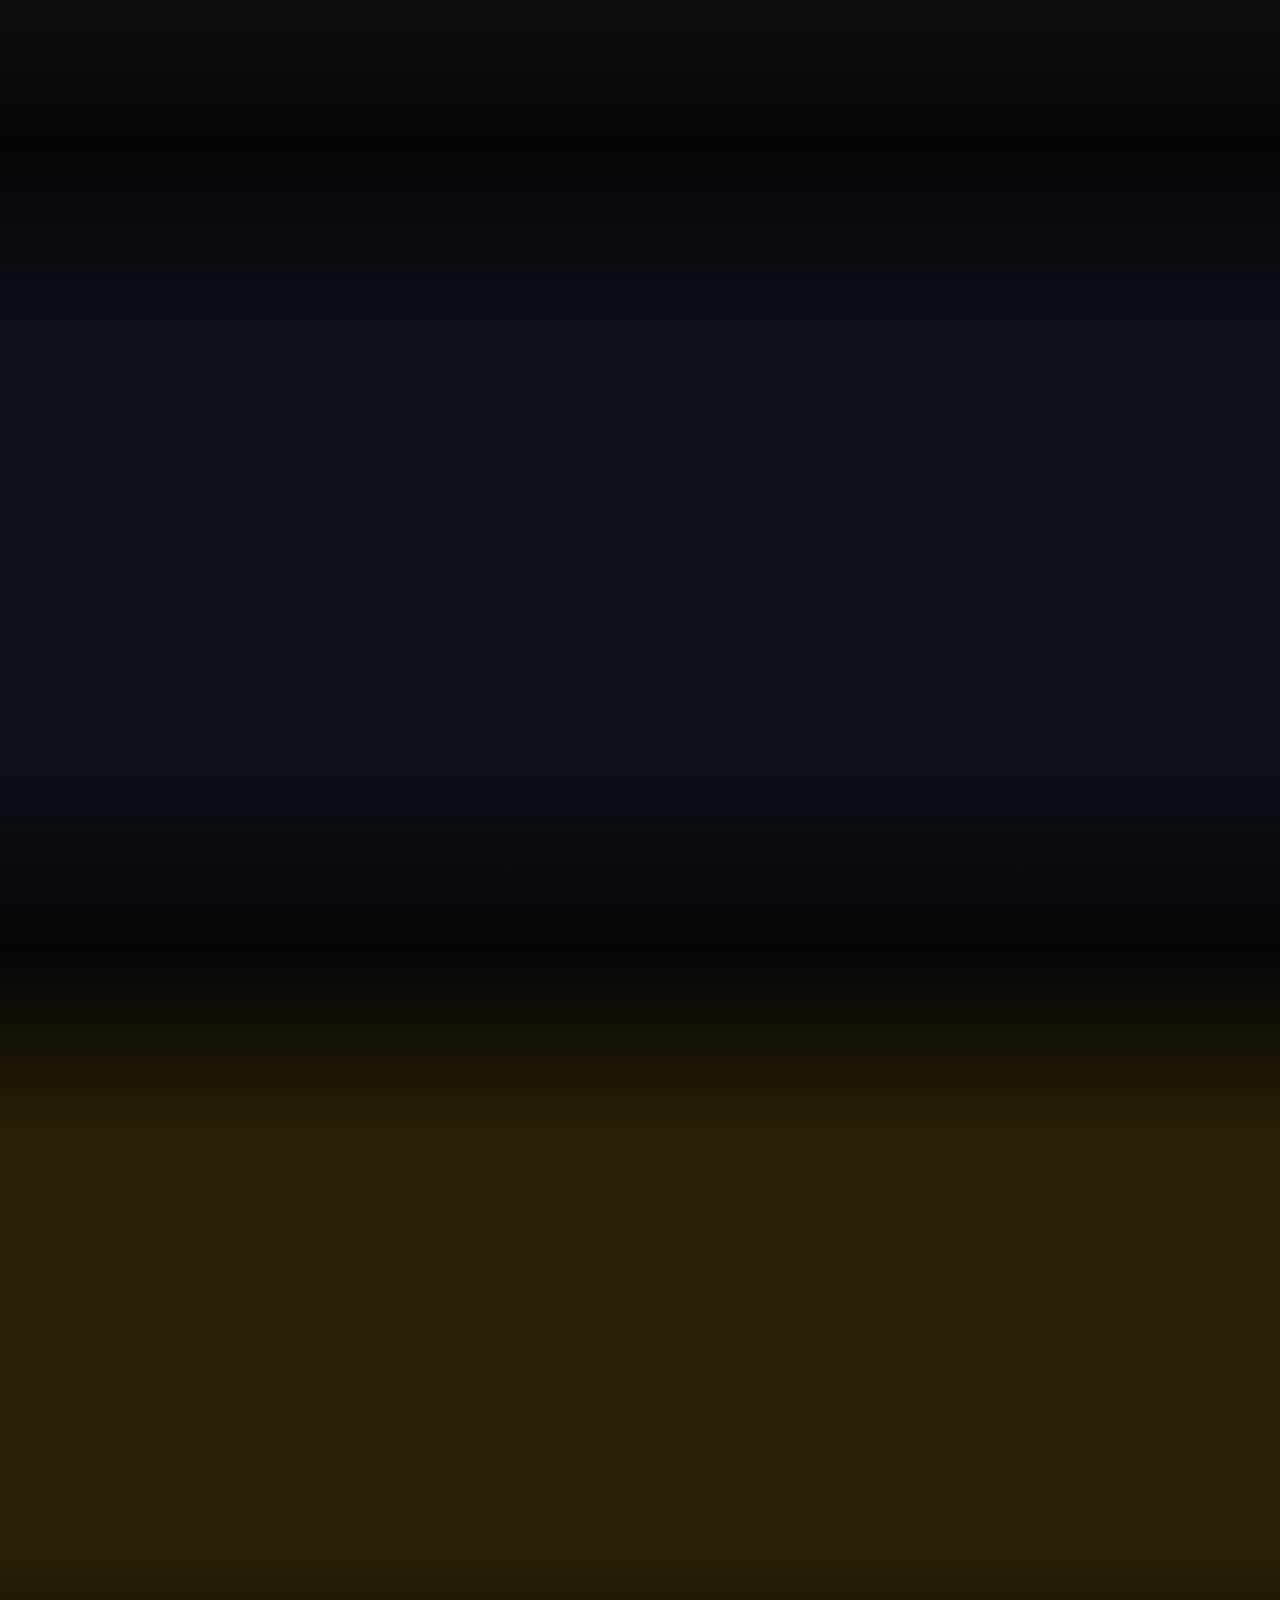
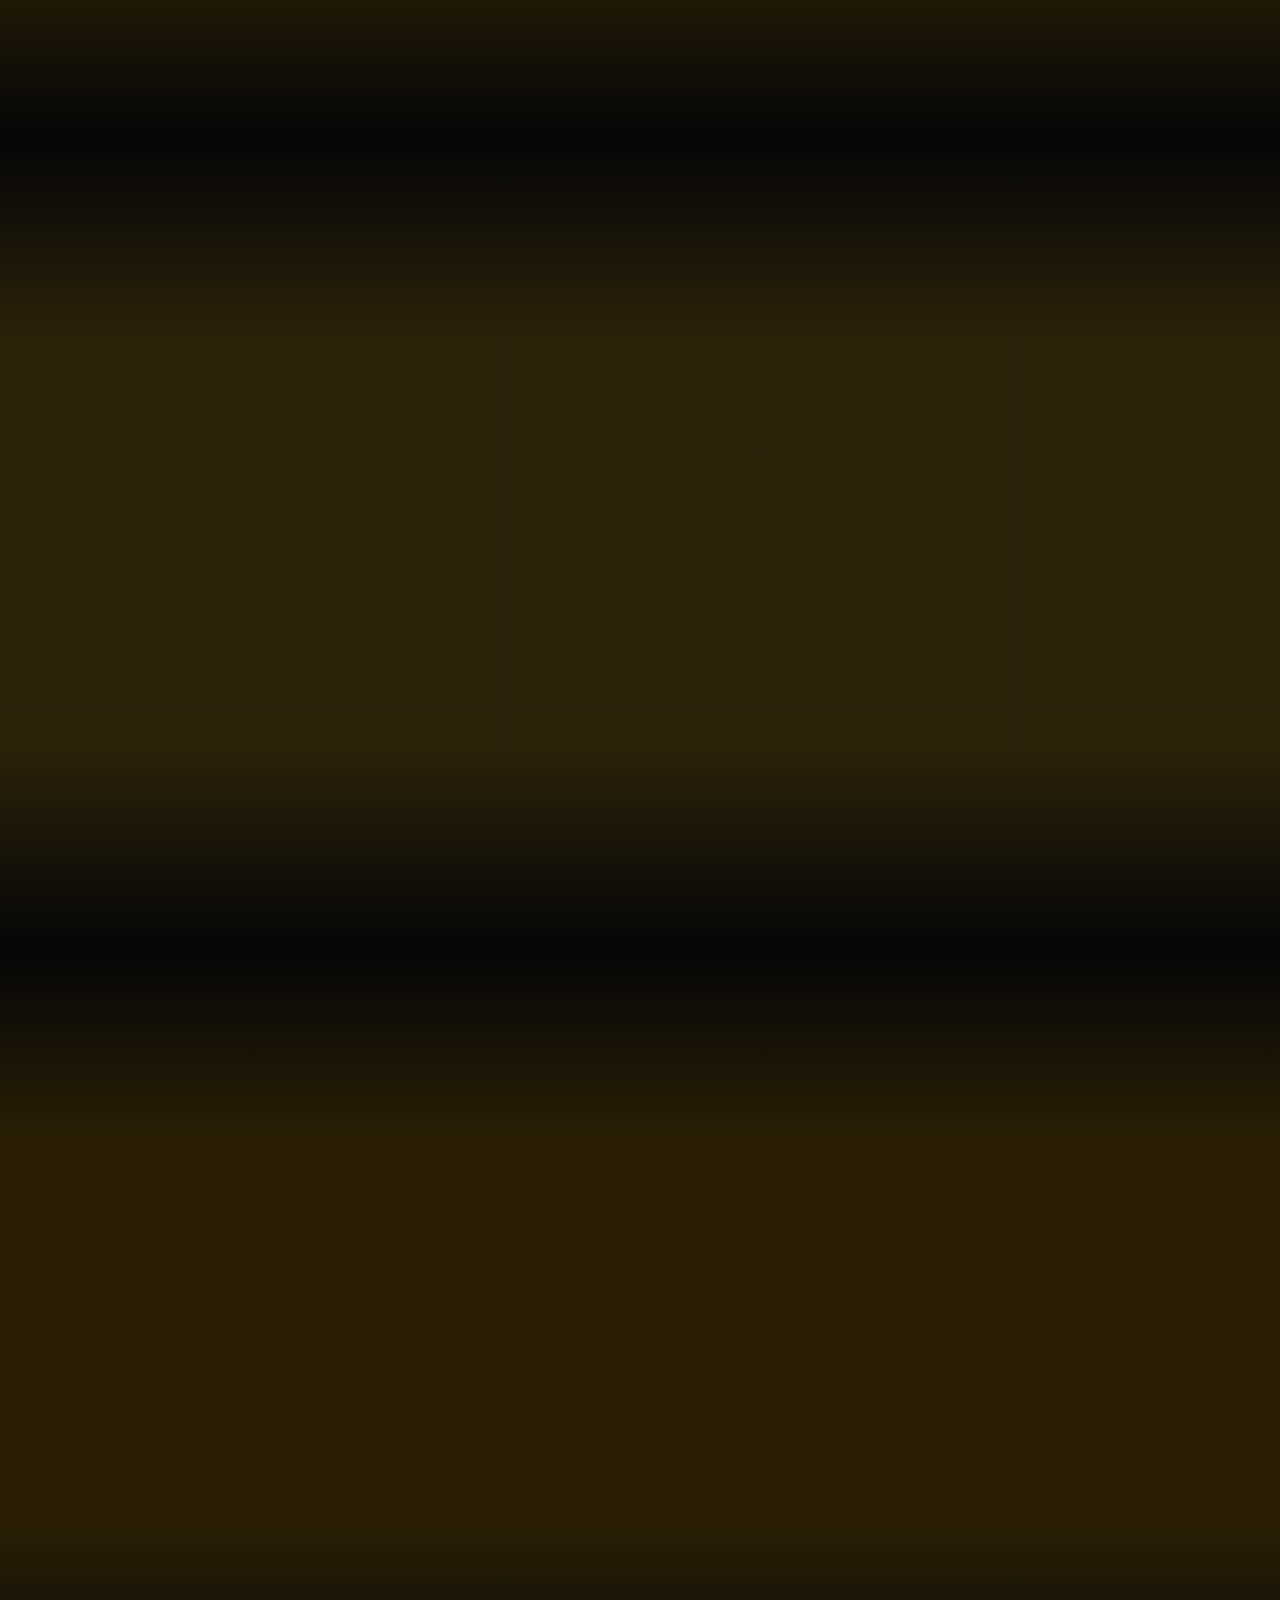
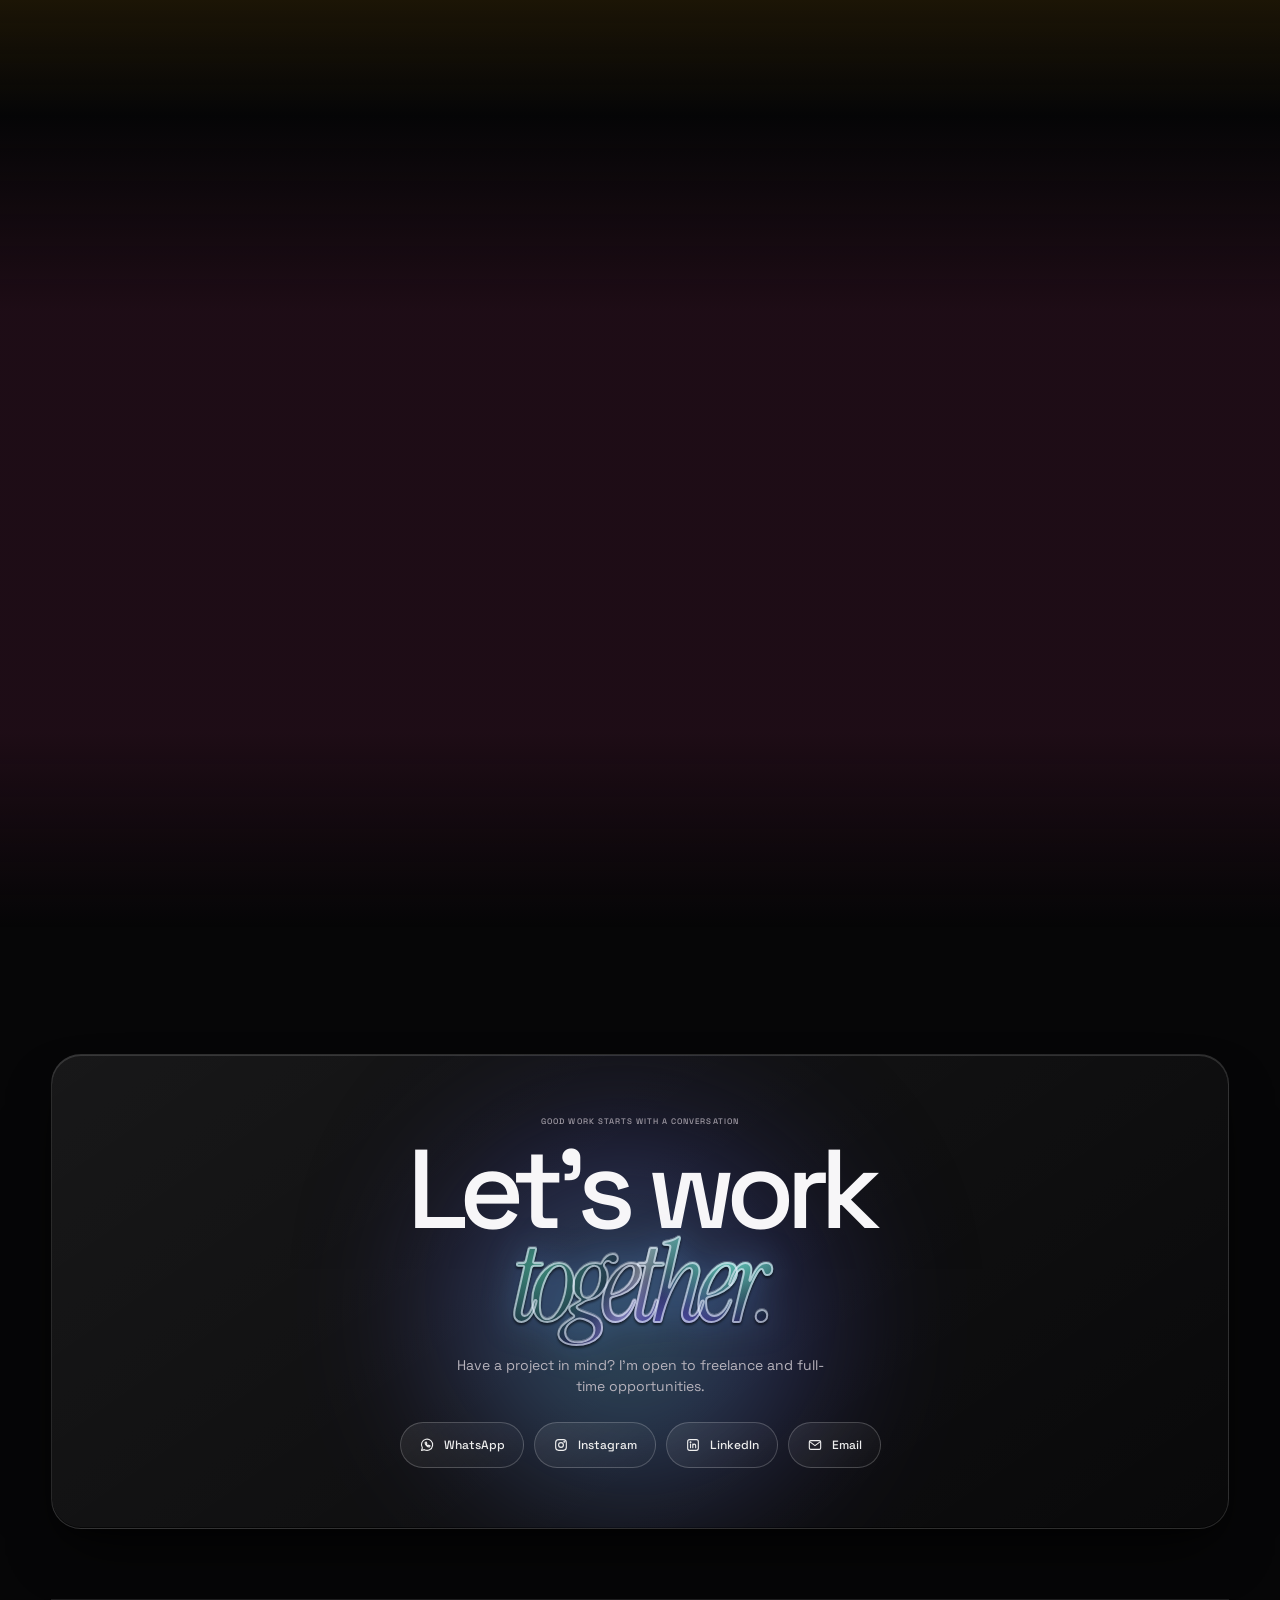
==== commit b82b9903: "Add an Email showcase and smooth out fast scrolling on phones The new Email section shows each brand" ====
--- a/index.html
+++ b/index.html
@@ -31,8 +31,8 @@
     <link rel="preload" as="image" href="assets/gilang-jecko-portrait.webp" fetchpriority="high" />
     <script>try { if (sessionStorage.getItem("gj-intro")) document.documentElement.classList.add("no-intro"); sessionStorage.setItem("gj-intro", "1"); } catch (e) {}</script>
     <link rel="stylesheet" href="design-tokens.css?v=49" />
-    <link rel="stylesheet" href="styles.css?v=99" />
-    <script src="script.js?v=62" defer></script>
+    <link rel="stylesheet" href="styles.css?v=103" />
+    <script src="script.js?v=65" defer></script>
   </head>
   <body>
     <div class="intro" aria-hidden="true"><div class="intro-mark"><svg class="intro-gj" viewBox="-13.5 -13.5 27 27" role="presentation"><defs><linearGradient id="intro-stroke" gradientUnits="userSpaceOnUse" x1="-13" y1="0" x2="13" y2="0"><stop offset="0" stop-color="#7ff3dc" /><stop offset=".4" stop-color="#63c9ff" /><stop offset=".72" stop-color="#7d8ae0" /><stop offset="1" stop-color="#a07cff" /></linearGradient></defs><path d="M -11.542 5.980 L -11.528 6.004 L -11.493 6.066 L -11.462 6.113 L -11.429 6.159 L -11.394 6.203 L -11.357 6.246 L -11.317 6.286 L -11.276 6.325 L -11.233 6.362 L -11.189 6.396 L -11.142 6.428 L -11.094 6.459 L -11.045 6.486 L -10.995 6.512 L -10.943 6.535 L -10.890 6.555 L -10.837 6.573 L -10.782 6.588 L -10.727 6.600 L -10.671 6.610 L -10.615 6.617 L -10.559 6.622 L -10.502 6.624 L -10.446 6.623 L -10.390 6.619 L -10.333 6.612 L -10.278 6.603 L -10.222 6.591 L -10.168 6.577 L -10.114 6.560 L -10.061 6.540 L -10.009 6.518 L -9.958 6.493 L -9.909 6.466 L -9.860 6.437 L -9.814 6.405 L -9.768 6.371 L -9.714 6.326 L -9.693 6.307 L -7.691 4.474 L -7.671 4.455 L -7.622 4.405 L -7.585 4.364 L -7.550 4.321 L -7.517 4.276 L -7.486 4.230 L -7.457 4.183 L -7.430 4.134 L -7.406 4.084 L -7.385 4.033 L -7.365 3.980 L -7.348 3.927 L -7.334 3.874 L -7.323 3.819 L -7.313 3.765 L -7.307 3.709 L -7.303 3.654 L -7.302 3.598 L -7.303 3.543 L -7.307 3.487 L -7.314 3.432 L -7.323 3.377 L -7.335 3.323 L -7.349 3.269 L -7.366 3.216 L -7.391 3.151 L -7.401 3.125 L -7.417 3.088 L -7.428 3.061 L -7.491 2.905 L -7.501 2.878 L -7.560 2.720 L -7.569 2.693 L -7.624 2.534 L -7.633 2.507 L -7.684 2.346 L -7.692 2.318 L -7.739 2.157 L -7.747 2.129 L -7.790 1.966 L -7.797 1.938 L -7.836 1.774 L -7.842 1.746 L -7.877 1.582 L -7.883 1.553 L -7.914 1.388 L -7.918 1.359 L -7.945 1.193 L -7.949 1.165 L -7.972 0.998 L -7.976 0.969 L -7.994 0.802 L -7.997 0.773 L -8.011 0.605 L -8.014 0.577 L -8.024 0.409 L -8.025 0.380 L -8.031 0.212 L -8.032 0.183 L -8.034 0.014 L -8.034 -0.014 L -8.032 -0.183 L -8.031 -0.212 L -8.025 -0.380 L -8.024 -0.409 L -8.014 -0.577 L -8.011 -0.605 L -7.997 -0.773 L -7.994 -0.802 L -7.976 -0.969 L -7.972 -0.998 L -7.949 -1.165 L -7.945 -1.193 L -7.918 -1.359 L -7.914 -1.388 L -7.883 -1.553 L -7.877 -1.582 L -7.842 -1.746 L -7.836 -1.774 L -7.797 -1.938 L -7.790 -1.966 L -7.747 -2.129 L -7.739 -2.157 L -7.692 -2.318 L -7.684 -2.346 L -7.633 -2.507 L -7.624 -2.534 L -7.569 -2.693 L -7.560 -2.720 L -7.501 -2.878 L -7.491 -2.905 L -7.428 -3.061 L -7.417 -3.088 L -7.351 -3.243 L -7.339 -3.269 L -7.269 -3.422 L -7.257 -3.448 L -7.183 -3.599 L -7.170 -3.625 L -7.092 -3.775 L -7.079 -3.800 L -6.998 -3.948 L -6.983 -3.973 L -6.899 -4.118 L -6.884 -4.143 L -6.795 -4.286 L -6.780 -4.310 L -6.688 -4.452 L -6.672 -4.476 L -6.577 -4.614 L -6.560 -4.638 L -6.462 -4.774 L -6.445 -4.798 L -6.343 -4.932 L -6.325 -4.954 L -6.220 -5.086 L -6.201 -5.108 L -6.093 -5.237 L -6.074 -5.259 L -5.963 -5.385 L -5.943 -5.406 L -5.829 -5.530 L -5.809 -5.550 L -5.691 -5.671 L -5.671 -5.691 L -5.550 -5.809 L -5.530 -5.829 L -5.406 -5.943 L -5.385 -5.963 L -5.259 -6.074 L -5.237 -6.093 L -5.108 -6.201 L -5.086 -6.220 L -4.954 -6.325 L -4.932 -6.343 L -4.798 -6.445 L -4.774 -6.462 L -4.638 -6.560 L -4.614 -6.577 L -4.476 -6.672 L -4.452 -6.688 L -4.310 -6.780 L -4.286 -6.795 L -4.143 -6.884 L -4.118 -6.899 L -3.973 -6.983 L -3.948 -6.998 L -3.800 -7.079 L -3.775 -7.092 L -3.625 -7.170 L -3.599 -7.183 L -3.448 -7.257 L -3.422 -7.269 L -3.269 -7.339 L -3.243 -7.351 L -3.088 -7.417 L -3.061 -7.428 L -2.905 -7.491 L -2.878 -7.501 L -2.720 -7.560 L -2.717 -7.561 L -2.673 -7.577 L -2.610 -7.602 L -2.559 -7.625 L -2.509 -7.651 L -2.461 -7.679 L -2.414 -7.709 L -2.368 -7.741 L -2.324 -7.776 L -2.282 -7.812 L -2.242 -7.851 L -2.203 -7.891 L -2.167 -7.933 L -2.132 -7.977 L -2.100 -8.022 L -2.069 -8.069 L -2.041 -8.118 L -2.016 -8.167 L -1.993 -8.218 L -1.972 -8.270 L -1.953 -8.323 L -1.938 -8.376 L -1.925 -8.430 L -1.914 -8.485 L -1.906 -8.541 L -1.901 -8.596 L -1.897 -8.666 L -1.897 -8.694 L -1.897 -11.408 L -1.897 -11.436 L -1.901 -11.506 L -1.906 -11.562 L -1.914 -11.618 L -1.925 -11.673 L -1.938 -11.728 L -1.955 -11.782 L -1.973 -11.835 L -1.994 -11.888 L -2.018 -11.939 L -2.044 -11.989 L -2.072 -12.037 L -2.103 -12.085 L -2.136 -12.130 L -2.171 -12.174 L -2.209 -12.217 L -2.248 -12.257 L -2.289 -12.296 L -2.332 -12.332 L -2.377 -12.366 L -2.423 -12.399 L -2.471 -12.429 L -2.520 -12.456 L -2.570 -12.481 L -2.622 -12.504 L -2.674 -12.525 L -2.728 -12.542 L -2.782 -12.557 L -2.837 -12.570 L -2.892 -12.580 L -2.948 -12.587 L -3.004 -12.591 L -3.061 -12.593 L -3.117 -12.592 L -3.173 -12.588 L -3.229 -12.582 L -3.285 -12.573 L -3.354 -12.558 L -3.381 -12.552 L -3.450 -12.534 L -3.457 -12.532 L -3.478 -12.526 L -3.485 -12.524 L -3.756 -12.445 L -3.763 -12.443 L -3.784 -12.437 L -3.791 -12.435 L -4.061 -12.349 L -4.068 -12.347 L -4.088 -12.340 L -4.095 -12.338 L -4.363 -12.246 L -4.369 -12.244 L -4.390 -12.236 L -4.396 -12.234 L -4.662 -12.135 L -4.669 -12.133 L -4.689 -12.125 L -4.695 -12.122 L -4.958 -12.017 L -4.965 -12.014 L -4.985 -12.006 L -4.991 -12.003 L -5.252 -11.892 L -5.258 -11.889 L -5.278 -11.880 L -5.284 -11.877 L -5.542 -11.759 L -5.548 -11.756 L -5.568 -11.747 L -5.574 -11.744 L -5.829 -11.620 L -5.835 -11.617 L -5.855 -11.607 L -5.861 -11.604 L -6.112 -11.473 L -6.119 -11.470 L -6.138 -11.460 L -6.144 -11.456 L -6.392 -11.320 L -6.398 -11.316 L -6.417 -11.306 L -6.423 -11.302 L -6.668 -11.160 L -6.674 -11.156 L -6.692 -11.145 L -6.699 -11.141 L -6.940 -10.993 L -6.946 -10.989 L -6.964 -10.977 L -6.970 -10.973 L -7.207 -10.819 L -7.213 -10.815 L -7.231 -10.803 L -7.237 -10.799 L -7.471 -10.639 L -7.477 -10.635 L -7.494 -10.622 L -7.500 -10.618 L -7.730 -10.452 L -7.735 -10.448 L -7.753 -10.435 L -7.758 -10.431 L -7.984 -10.259 L -7.989 -10.255 L -8.006 -10.242 L -8.012 -10.237 L -8.233 -10.060 L -8.239 -10.056 L -8.255 -10.042 L -8.261 -10.038 L -8.477 -9.855 L -8.483 -9.851 L -8.499 -9.837 L -8.505 -9.832 L -8.717 -9.644 L -8.722 -9.639 L -8.738 -9.625 L -8.743 -9.620 L -8.951 -9.427 L -8.956 -9.423 L -8.972 -9.408 L -8.977 -9.403 L -9.180 -9.205 L -9.185 -9.200 L -9.200 -9.185 L -9.205 -9.180 L -9.403 -8.977 L -9.408 -8.972 L -9.423 -8.956 L -9.427 -8.951 L -9.620 -8.743 L -9.625 -8.738 L -9.639 -8.722 L -9.644 -8.717 L -9.832 -8.505 L -9.837 -8.499 L -9.851 -8.483 L -9.855 -8.477 L -10.038 -8.261 L -10.042 -8.255 L -10.056 -8.239 L -10.060 -8.233 L -10.237 -8.012 L -10.242 -8.006 L -10.255 -7.989 L -10.259 -7.984 L -10.431 -7.758 L -10.435 -7.753 L -10.448 -7.735 L -10.452 -7.730 L -10.618 -7.500 L -10.622 -7.494 L -10.635 -7.477 L -10.639 -7.471 L -10.799 -7.237 L -10.803 -7.231 L -10.815 -7.213 L -10.819 -7.207 L -10.973 -6.970 L -10.977 -6.964 L -10.989 -6.946 L -10.993 -6.940 L -11.141 -6.699 L -11.145 -6.692 L -11.156 -6.674 L -11.160 -6.668 L -11.302 -6.423 L -11.306 -6.417 L -11.316 -6.398 L -11.320 -6.392 L -11.456 -6.144 L -11.460 -6.138 L -11.470 -6.119 L -11.473 -6.112 L -11.604 -5.861 L -11.607 -5.855 L -11.617 -5.835 L -11.620 -5.829 L -11.744 -5.574 L -11.747 -5.568 L -11.756 -5.548 L -11.759 -5.542 L -11.877 -5.284 L -11.880 -5.278 L -11.889 -5.258 L -11.892 -5.252 L -12.003 -4.991 L -12.006 -4.985 L -12.014 -4.965 L -12.017 -4.958 L -12.122 -4.695 L -12.125 -4.689 L -12.133 -4.669 L -12.135 -4.662 L -12.234 -4.396 L -12.236 -4.390 L -12.244 -4.369 L -12.246 -4.363 L -12.338 -4.095 L -12.340 -4.088 L -12.347 -4.068 L -12.349 -4.061 L -12.435 -3.791 L -12.437 -3.784 L -12.443 -3.763 L -12.445 -3.756 L -12.524 -3.485 L -12.526 -3.478 L -12.532 -3.457 L -12.534 -3.450 L -12.606 -3.176 L -12.608 -3.169 L -12.613 -3.148 L -12.615 -3.141 L -12.680 -2.866 L -12.682 -2.859 L -12.686 -2.838 L -12.688 -2.831 L -12.746 -2.554 L -12.748 -2.547 L -12.752 -2.526 L -12.754 -2.518 L -12.805 -2.240 L -12.807 -2.233 L -12.810 -2.212 L -12.811 -2.205 L -12.856 -1.925 L -12.858 -1.918 L -12.861 -1.897 L -12.862 -1.890 L -12.900 -1.609 L -12.901 -1.602 L -12.903 -1.581 L -12.904 -1.573 L -12.935 -1.292 L -12.936 -1.285 L -12.938 -1.263 L -12.939 -1.256 L -12.963 -0.974 L -12.964 -0.967 L -12.965 -0.946 L -12.966 -0.938 L -12.983 -0.656 L -12.984 -0.649 L -12.985 -0.627 L -12.985 -0.620 L -12.995 -0.337 L -12.996 -0.330 L -12.996 -0.308 L -12.996 -0.301 L -13.000 -0.018 L -13.000 -0.011 L -13.000 0.011 L -13.000 0.018 L -12.996 0.301 L -12.996 0.308 L -12.996 0.330 L -12.995 0.337 L -12.985 0.620 L -12.985 0.627 L -12.984 0.649 L -12.983 0.656 L -12.966 0.938 L -12.965 0.946 L -12.964 0.967 L -12.963 0.974 L -12.939 1.256 L -12.938 1.263 L -12.936 1.285 L -12.935 1.292 L -12.904 1.573 L -12.903 1.581 L -12.901 1.602 L -12.900 1.609 L -12.862 1.890 L -12.861 1.897 L -12.858 1.918 L -12.856 1.925 L -12.811 2.205 L -12.810 2.212 L -12.807 2.233 L -12.805 2.240 L -12.754 2.518 L -12.752 2.526 L -12.748 2.547 L -12.746 2.554 L -12.688 2.831 L -12.686 2.838 L -12.682 2.859 L -12.680 2.866 L -12.615 3.141 L -12.613 3.148 L -12.608 3.169 L -12.606 3.176 L -12.534 3.450 L -12.532 3.457 L -12.526 3.478 L -12.524 3.485 L -12.445 3.756 L -12.443 3.763 L -12.437 3.784 L -12.435 3.791 L -12.349 4.061 L -12.347 4.068 L -12.340 4.088 L -12.338 4.095 L -12.246 4.363 L -12.244 4.369 L -12.236 4.390 L -12.234 4.396 L -12.135 4.662 L -12.133 4.669 L -12.125 4.689 L -12.122 4.695 L -12.017 4.958 L -12.014 4.965 L -12.006 4.985 L -12.003 4.991 L -11.892 5.252 L -11.889 5.258 L -11.880 5.278 L -11.877 5.284 L -11.759 5.542 L -11.756 5.548 L -11.747 5.568 L -11.744 5.574 L -11.620 5.829 L -11.617 5.835 L -11.607 5.855 L -11.604 5.861 Z" pathLength="1" /><path d="M -8.667 7.940 L -8.688 7.960 L -8.739 8.011 L -8.777 8.054 L -8.814 8.099 L -8.848 8.146 L -8.880 8.194 L -8.909 8.244 L -8.936 8.295 L -8.960 8.347 L -8.982 8.401 L -9.001 8.455 L -9.017 8.510 L -9.031 8.566 L -9.042 8.623 L -9.050 8.680 L -9.055 8.738 L -9.057 8.795 L -9.057 8.853 L -9.053 8.911 L -9.047 8.968 L -9.038 9.025 L -9.026 9.082 L -9.012 9.138 L -8.994 9.193 L -8.974 9.247 L -8.952 9.300 L -8.926 9.352 L -8.899 9.402 L -8.869 9.452 L -8.836 9.499 L -8.801 9.545 L -8.764 9.589 L -8.725 9.632 L -8.673 9.682 L -8.652 9.702 L -8.505 9.832 L -8.499 9.837 L -8.483 9.851 L -8.477 9.855 L -8.261 10.038 L -8.255 10.042 L -8.239 10.056 L -8.233 10.060 L -8.012 10.237 L -8.006 10.242 L -7.989 10.255 L -7.984 10.259 L -7.758 10.431 L -7.753 10.435 L -7.735 10.448 L -7.730 10.452 L -7.500 10.618 L -7.494 10.622 L -7.477 10.635 L -7.471 10.639 L -7.237 10.799 L -7.231 10.803 L -7.213 10.815 L -7.207 10.819 L -6.970 10.973 L -6.964 10.977 L -6.946 10.989 L -6.940 10.993 L -6.699 11.141 L -6.692 11.145 L -6.674 11.156 L -6.668 11.160 L -6.423 11.302 L -6.417 11.306 L -6.398 11.316 L -6.392 11.320 L -6.144 11.456 L -6.138 11.460 L -6.119 11.470 L -6.112 11.473 L -5.861 11.604 L -5.855 11.607 L -5.835 11.617 L -5.829 11.620 L -5.574 11.744 L -5.568 11.747 L -5.548 11.756 L -5.542 11.759 L -5.284 11.877 L -5.278 11.880 L -5.258 11.889 L -5.252 11.892 L -4.991 12.003 L -4.985 12.006 L -4.965 12.014 L -4.958 12.017 L -4.695 12.122 L -4.689 12.125 L -4.669 12.133 L -4.662 12.135 L -4.396 12.234 L -4.390 12.236 L -4.369 12.244 L -4.363 12.246 L -4.095 12.338 L -4.088 12.340 L -4.068 12.347 L -4.061 12.349 L -3.791 12.435 L -3.784 12.437 L -3.763 12.443 L -3.756 12.445 L -3.485 12.524 L -3.478 12.526 L -3.457 12.532 L -3.450 12.534 L -3.176 12.606 L -3.169 12.608 L -3.148 12.613 L -3.141 12.615 L -2.866 12.680 L -2.859 12.682 L -2.838 12.686 L -2.831 12.688 L -2.554 12.746 L -2.547 12.748 L -2.526 12.752 L -2.518 12.754 L -2.240 12.805 L -2.233 12.807 L -2.212 12.810 L -2.205 12.811 L -1.925 12.856 L -1.918 12.858 L -1.897 12.861 L -1.890 12.862 L -1.609 12.900 L -1.602 12.901 L -1.581 12.903 L -1.573 12.904 L -1.292 12.935 L -1.285 12.936 L -1.263 12.938 L -1.256 12.939 L -0.974 12.963 L -0.967 12.964 L -0.946 12.965 L -0.938 12.966 L -0.656 12.983 L -0.649 12.984 L -0.627 12.985 L -0.620 12.985 L -0.337 12.995 L -0.330 12.996 L -0.308 12.996 L -0.301 12.996 L -0.018 13.000 L -0.011 13.000 L 0.011 13.000 L 0.018 13.000 L 0.301 12.996 L 0.308 12.996 L 0.330 12.996 L 0.337 12.995 L 0.620 12.985 L 0.627 12.985 L 0.649 12.984 L 0.656 12.983 L 0.938 12.966 L 0.946 12.965 L 0.967 12.964 L 0.974 12.963 L 1.256 12.939 L 1.263 12.938 L 1.285 12.936 L 1.292 12.935 L 1.573 12.904 L 1.581 12.903 L 1.602 12.901 L 1.609 12.900 L 1.890 12.862 L 1.897 12.861 L 1.918 12.858 L 1.925 12.856 L 2.205 12.811 L 2.212 12.810 L 2.233 12.807 L 2.240 12.805 L 2.518 12.754 L 2.526 12.752 L 2.547 12.748 L 2.554 12.746 L 2.831 12.688 L 2.838 12.686 L 2.859 12.682 L 2.866 12.680 L 3.141 12.615 L 3.148 12.613 L 3.169 12.608 L 3.176 12.606 L 3.450 12.534 L 3.457 12.532 L 3.478 12.526 L 3.485 12.524 L 3.756 12.445 L 3.763 12.443 L 3.784 12.437 L 3.791 12.435 L 4.061 12.349 L 4.068 12.347 L 4.088 12.340 L 4.095 12.338 L 4.363 12.246 L 4.369 12.244 L 4.390 12.236 L 4.396 12.234 L 4.662 12.135 L 4.669 12.133 L 4.689 12.125 L 4.695 12.122 L 4.958 12.017 L 4.965 12.014 L 4.985 12.006 L 4.991 12.003 L 5.252 11.892 L 5.258 11.889 L 5.278 11.880 L 5.284 11.877 L 5.542 11.759 L 5.548 11.756 L 5.568 11.747 L 5.574 11.744 L 5.829 11.620 L 5.835 11.617 L 5.855 11.607 L 5.861 11.604 L 6.112 11.473 L 6.119 11.470 L 6.138 11.460 L 6.144 11.456 L 6.392 11.320 L 6.398 11.316 L 6.417 11.306 L 6.423 11.302 L 6.668 11.160 L 6.674 11.156 L 6.692 11.145 L 6.699 11.141 L 6.940 10.993 L 6.946 10.989 L 6.964 10.977 L 6.970 10.973 L 7.207 10.819 L 7.213 10.815 L 7.231 10.803 L 7.237 10.799 L 7.471 10.639 L 7.477 10.635 L 7.494 10.622 L 7.500 10.618 L 7.730 10.452 L 7.735 10.448 L 7.753 10.435 L 7.758 10.431 L 7.984 10.259 L 7.989 10.255 L 8.006 10.242 L 8.012 10.237 L 8.233 10.060 L 8.239 10.056 L 8.255 10.042 L 8.261 10.038 L 8.477 9.855 L 8.483 9.851 L 8.499 9.837 L 8.505 9.832 L 8.717 9.644 L 8.722 9.639 L 8.738 9.625 L 8.743 9.620 L 8.951 9.427 L 8.956 9.423 L 8.972 9.408 L 8.977 9.403 L 9.180 9.205 L 9.185 9.200 L 9.200 9.185 L 9.205 9.180 L 9.403 8.977 L 9.408 8.972 L 9.423 8.956 L 9.427 8.951 L 9.620 8.743 L 9.625 8.738 L 9.639 8.722 L 9.644 8.717 L 9.832 8.505 L 9.837 8.499 L 9.851 8.483 L 9.855 8.477 L 10.038 8.261 L 10.042 8.255 L 10.056 8.239 L 10.060 8.233 L 10.237 8.012 L 10.242 8.006 L 10.255 7.989 L 10.259 7.984 L 10.431 7.758 L 10.435 7.753 L 10.448 7.735 L 10.452 7.730 L 10.618 7.500 L 10.622 7.494 L 10.635 7.477 L 10.639 7.471 L 10.799 7.237 L 10.803 7.231 L 10.815 7.213 L 10.819 7.207 L 10.973 6.970 L 10.977 6.964 L 10.989 6.946 L 10.993 6.940 L 11.141 6.699 L 11.145 6.692 L 11.156 6.674 L 11.160 6.668 L 11.302 6.423 L 11.306 6.417 L 11.316 6.398 L 11.320 6.392 L 11.456 6.144 L 11.460 6.138 L 11.470 6.119 L 11.473 6.112 L 11.604 5.861 L 11.607 5.855 L 11.617 5.835 L 11.620 5.829 L 11.744 5.574 L 11.747 5.568 L 11.756 5.548 L 11.759 5.542 L 11.877 5.284 L 11.880 5.278 L 11.889 5.258 L 11.892 5.252 L 12.003 4.991 L 12.006 4.985 L 12.014 4.965 L 12.017 4.958 L 12.122 4.695 L 12.125 4.689 L 12.133 4.669 L 12.135 4.662 L 12.234 4.396 L 12.236 4.390 L 12.244 4.369 L 12.246 4.363 L 12.338 4.095 L 12.340 4.088 L 12.347 4.068 L 12.349 4.061 L 12.435 3.791 L 12.437 3.784 L 12.443 3.763 L 12.445 3.756 L 12.524 3.485 L 12.526 3.478 L 12.532 3.457 L 12.534 3.450 L 12.606 3.176 L 12.608 3.169 L 12.613 3.148 L 12.615 3.141 L 12.680 2.866 L 12.682 2.859 L 12.686 2.838 L 12.688 2.831 L 12.746 2.554 L 12.748 2.547 L 12.752 2.526 L 12.754 2.518 L 12.758 2.493 L 12.760 2.483 L 12.778 2.391 L 12.781 2.374 L 12.807 2.232 L 12.809 2.218 L 12.833 2.075 L 12.836 2.061 L 12.858 1.917 L 12.860 1.903 L 12.880 1.760 L 12.882 1.745 L 12.901 1.601 L 12.903 1.587 L 12.920 1.443 L 12.921 1.429 L 12.936 1.284 L 12.938 1.270 L 12.951 1.125 L 12.952 1.111 L 12.964 0.966 L 12.965 0.952 L 12.975 0.807 L 12.976 0.793 L 12.984 0.648 L 12.985 0.634 L 12.991 0.489 L 12.991 0.474 L 12.996 0.329 L 12.996 0.315 L 12.999 0.170 L 12.999 0.155 L 13.000 0.010 L 13.000 -0.004 L 12.999 -0.149 L 12.999 -0.164 L 12.996 -0.309 L 12.996 -0.323 L 12.992 -0.468 L 12.991 -0.483 L 12.985 -0.628 L 12.984 -0.642 L 12.976 -0.787 L 12.975 -0.801 L 12.965 -0.946 L 12.964 -0.961 L 12.953 -1.105 L 12.952 -1.120 L 12.938 -1.264 L 12.937 -1.278 L 12.922 -1.423 L 12.921 -1.434 L 12.917 -1.461 L 12.905 -1.531 L 12.893 -1.586 L 12.878 -1.641 L 12.861 -1.695 L 12.841 -1.748 L 12.819 -1.801 L 12.794 -1.852 L 12.766 -1.901 L 12.736 -1.950 L 12.704 -1.996 L 12.670 -2.042 L 12.633 -2.085 L 12.595 -2.127 L 12.554 -2.166 L 12.512 -2.204 L 12.468 -2.240 L 12.422 -2.273 L 12.374 -2.304 L 12.326 -2.333 L 12.275 -2.360 L 12.224 -2.384 L 12.171 -2.405 L 12.118 -2.424 L 12.063 -2.440 L 12.008 -2.454 L 11.953 -2.465 L 11.896 -2.473 L 11.840 -2.479 L 11.769 -2.482 L 11.741 -2.483 L 8.602 -2.483 L 8.489 -2.488 L 8.378 -2.505 L 8.268 -2.532 L 8.161 -2.569 L 8.058 -2.617 L 7.961 -2.674 L 7.869 -2.741 L 7.784 -2.815 L 7.707 -2.898 L 7.638 -2.988 L 7.579 -3.084 L 7.528 -3.186 L 7.488 -3.291 L 7.458 -3.400 L 7.439 -3.512 L 7.431 -3.625 L 7.433 -3.738 L 7.447 -3.850 L 7.471 -3.961 L 7.506 -4.068 L 7.551 -4.172 L 7.605 -4.271 L 10.057 -8.238 L 11.887 -11.199 L 11.902 -11.224 L 11.936 -11.286 L 11.961 -11.337 L 11.983 -11.388 L 12.003 -11.441 L 12.020 -11.495 L 12.035 -11.550 L 12.047 -11.605 L 12.057 -11.661 L 12.063 -11.717 L 12.067 -11.773 L 12.069 -11.830 L 12.067 -11.886 L 12.063 -11.943 L 12.056 -11.999 L 12.047 -12.054 L 12.034 -12.110 L 12.019 -12.164 L 12.002 -12.218 L 11.982 -12.271 L 11.959 -12.323 L 11.934 -12.373 L 11.906 -12.423 L 11.877 -12.471 L 11.844 -12.517 L 11.810 -12.562 L 11.773 -12.605 L 11.735 -12.647 L 11.694 -12.686 L 11.652 -12.724 L 11.608 -12.759 L 11.562 -12.792 L 11.515 -12.823 L 11.466 -12.852 L 11.416 -12.878 L 11.365 -12.902 L 11.312 -12.923 L 11.259 -12.942 L 11.205 -12.958 L 11.150 -12.971 L 11.094 -12.982 L 11.039 -12.990 L 10.982 -12.996 L 10.912 -12.999 L 10.883 -13.000 L 1.187 -13.000 L 1.158 -12.999 L 1.086 -12.996 L 1.029 -12.990 L 0.972 -12.982 L 0.916 -12.970 L 0.860 -12.957 L 0.805 -12.940 L 0.751 -12.920 L 0.698 -12.898 L 0.646 -12.874 L 0.595 -12.847 L 0.546 -12.817 L 0.498 -12.785 L 0.452 -12.751 L 0.407 -12.715 L 0.365 -12.676 L 0.324 -12.635 L 0.285 -12.593 L 0.249 -12.548 L 0.215 -12.502 L 0.183 -12.454 L 0.153 -12.405 L 0.126 -12.354 L 0.102 -12.302 L 0.080 -12.249 L 0.060 -12.195 L 0.043 -12.140 L 0.030 -12.084 L 0.018 -12.028 L 0.010 -11.971 L 0.004 -11.914 L 0.001 -11.842 L 0.000 -11.813 L 0.000 -9.221 L 0.001 -9.192 L 0.004 -9.120 L 0.010 -9.063 L 0.018 -9.006 L 0.030 -8.950 L 0.043 -8.894 L 0.060 -8.839 L 0.080 -8.785 L 0.102 -8.732 L 0.126 -8.680 L 0.153 -8.629 L 0.183 -8.580 L 0.215 -8.532 L 0.249 -8.486 L 0.285 -8.442 L 0.324 -8.399 L 0.365 -8.358 L 0.407 -8.320 L 0.452 -8.283 L 0.498 -8.249 L 0.546 -8.217 L 0.595 -8.188 L 0.646 -8.161 L 0.698 -8.136 L 0.751 -8.114 L 0.805 -8.095 L 0.860 -8.078 L 0.916 -8.064 L 0.972 -8.053 L 1.029 -8.044 L 1.086 -8.039 L 1.158 -8.035 L 1.187 -8.034 L 1.991 -8.034 L 2.104 -8.029 L 2.216 -8.013 L 2.326 -7.986 L 2.433 -7.948 L 2.535 -7.900 L 2.633 -7.843 L 2.725 -7.777 L 2.809 -7.702 L 2.887 -7.619 L 2.955 -7.529 L 3.015 -7.433 L 3.065 -7.332 L 3.106 -7.226 L 3.136 -7.117 L 3.155 -7.005 L 3.163 -6.892 L 3.161 -6.779 L 3.147 -6.667 L 3.123 -6.556 L 3.088 -6.449 L 3.043 -6.345 L 2.988 -6.246 L 0.663 -2.483 L -1.293 0.682 L -1.308 0.707 L -1.342 0.769 L -1.367 0.819 L -1.389 0.871 L -1.409 0.924 L -1.427 0.978 L -1.441 1.032 L -1.454 1.088 L -1.463 1.143 L -1.470 1.200 L -1.474 1.256 L -1.475 1.313 L -1.473 1.369 L -1.469 1.425 L -1.462 1.482 L -1.453 1.537 L -1.441 1.592 L -1.426 1.647 L -1.408 1.701 L -1.388 1.754 L -1.365 1.805 L -1.340 1.856 L -1.313 1.905 L -1.283 1.953 L -1.251 2.000 L -1.216 2.045 L -1.180 2.088 L -1.141 2.129 L -1.101 2.169 L -1.058 2.206 L -1.014 2.242 L -0.968 2.275 L -0.921 2.306 L -0.872 2.334 L -0.822 2.361 L -0.771 2.385 L -0.719 2.406 L -0.665 2.425 L -0.611 2.441 L -0.556 2.454 L -0.501 2.465 L -0.445 2.473 L -0.389 2.479 L -0.318 2.482 L -0.290 2.483 L 5.808 2.483 L 5.920 2.488 L 6.032 2.505 L 6.142 2.532 L 6.249 2.569 L 6.351 2.617 L 6.449 2.674 L 6.540 2.740 L 6.625 2.815 L 6.702 2.898 L 6.771 2.988 L 6.831 3.083 L 6.881 3.185 L 6.922 3.290 L 6.952 3.399 L 6.971 3.511 L 6.979 3.624 L 6.977 3.737 L 6.964 3.849 L 6.940 3.959 L 6.905 4.067 L 6.860 4.171 L 6.805 4.270 L 6.795 4.286 L 6.780 4.310 L 6.688 4.452 L 6.672 4.476 L 6.577 4.614 L 6.560 4.638 L 6.462 4.774 L 6.445 4.798 L 6.343 4.932 L 6.325 4.954 L 6.220 5.086 L 6.201 5.108 L 6.093 5.237 L 6.074 5.259 L 5.963 5.385 L 5.943 5.406 L 5.829 5.530 L 5.809 5.550 L 5.691 5.671 L 5.671 5.691 L 5.550 5.809 L 5.530 5.829 L 5.406 5.943 L 5.385 5.963 L 5.259 6.074 L 5.237 6.093 L 5.108 6.201 L 5.086 6.220 L 4.954 6.325 L 4.932 6.343 L 4.798 6.445 L 4.774 6.462 L 4.638 6.560 L 4.614 6.577 L 4.476 6.672 L 4.452 6.688 L 4.310 6.780 L 4.286 6.795 L 4.143 6.884 L 4.118 6.899 L 3.973 6.983 L 3.948 6.998 L 3.800 7.079 L 3.775 7.092 L 3.625 7.170 L 3.599 7.183 L 3.448 7.257 L 3.422 7.269 L 3.269 7.339 L 3.243 7.351 L 3.088 7.417 L 3.061 7.428 L 2.905 7.491 L 2.878 7.501 L 2.720 7.560 L 2.693 7.569 L 2.534 7.624 L 2.507 7.633 L 2.346 7.684 L 2.318 7.692 L 2.157 7.739 L 2.129 7.747 L 1.966 7.790 L 1.938 7.797 L 1.774 7.836 L 1.746 7.842 L 1.582 7.877 L 1.553 7.883 L 1.388 7.914 L 1.359 7.918 L 1.193 7.945 L 1.165 7.949 L 0.998 7.972 L 0.969 7.976 L 0.802 7.994 L 0.773 7.997 L 0.605 8.011 L 0.577 8.014 L 0.409 8.024 L 0.380 8.025 L 0.212 8.031 L 0.183 8.032 L 0.014 8.034 L -0.014 8.034 L -0.183 8.032 L -0.212 8.031 L -0.380 8.025 L -0.409 8.024 L -0.577 8.014 L -0.605 8.011 L -0.773 7.997 L -0.802 7.994 L -0.969 7.976 L -0.998 7.972 L -1.165 7.949 L -1.193 7.945 L -1.359 7.918 L -1.388 7.914 L -1.553 7.883 L -1.582 7.877 L -1.746 7.842 L -1.774 7.836 L -1.938 7.797 L -1.966 7.790 L -2.129 7.747 L -2.157 7.739 L -2.318 7.692 L -2.346 7.684 L -2.507 7.633 L -2.534 7.624 L -2.693 7.569 L -2.720 7.560 L -2.878 7.501 L -2.905 7.491 L -3.061 7.428 L -3.088 7.417 L -3.243 7.351 L -3.269 7.339 L -3.422 7.269 L -3.448 7.257 L -3.599 7.183 L -3.625 7.170 L -3.775 7.092 L -3.800 7.079 L -3.948 6.998 L -3.973 6.983 L -4.118 6.899 L -4.143 6.884 L -4.286 6.795 L -4.310 6.780 L -4.452 6.688 L -4.476 6.672 L -4.614 6.577 L -4.638 6.560 L -4.774 6.462 L -4.798 6.445 L -4.932 6.343 L -4.954 6.325 L -5.086 6.220 L -5.108 6.201 L -5.176 6.144 L -5.198 6.127 L -5.254 6.084 L -5.300 6.052 L -5.348 6.023 L -5.397 5.995 L -5.447 5.970 L -5.499 5.948 L -5.551 5.928 L -5.605 5.910 L -5.659 5.896 L -5.714 5.883 L -5.770 5.874 L -5.825 5.867 L -5.882 5.863 L -5.938 5.861 L -5.994 5.862 L -6.050 5.866 L -6.106 5.873 L -6.161 5.882 L -6.216 5.894 L -6.271 5.908 L -6.324 5.926 L -6.377 5.945 L -6.429 5.967 L -6.479 5.992 L -6.529 6.019 L -6.577 6.049 L -6.623 6.080 L -6.668 6.114 L -6.722 6.159 L -6.743 6.177 Z" pathLength="1" /></svg></div><div class="intro-line"><i></i></div><p class="intro-caption">Gilang Jecko · Portfolio 2026</p></div>
@@ -41,7 +41,7 @@
         <a class="wordmark" href="#top" aria-label="Gilang Jecko home"><img class="wordmark-mark" src="assets/brand/gj-mark.svg" alt="" width="26" height="26" /></a>
         <button class="menu-toggle" type="button" aria-expanded="false" aria-controls="primary-nav" aria-label="Open menu"><span></span><span></span></button>
         <nav class="primary-nav" id="primary-nav" aria-label="Primary navigation">
-          <a href="#about">About</a><a href="#experience">Experience</a><a href="#work">Work</a><a href="#websites">Websites</a><a href="#graphics">Graphics</a>
+          <a href="#about">About</a><a href="#experience">Experience</a><a href="#work">Work</a><a href="#websites">Websites</a><a href="#emails">Email</a><a href="#graphics">Graphics</a>
         </nav>
         <a class="header-cta" href="#contact"><svg class="btn-icon" viewBox="0 0 24 24" aria-hidden="true"><path d="M4 5.5h16v10.5H9.5L5 19.5v-3.5H4z"/><path d="M8.5 9.5h7M8.5 12.5h4.5"/></svg>Let’s talk</a>
       </header>
@@ -171,6 +171,16 @@
           </div>
         </section>
 
+        <section class="emails section-wrap section-block" id="emails">
+          <div class="work-heading"><div><h2 class="display-heading">Emails I've <em>designed.</em></h2><p>Campaign and flow emails. Tap a phone to read the full email.</p></div><span class="work-count">04 BRANDS</span></div>
+          <ul class="mail-list" aria-label="Email designs">
+            <li class="mail-card has-emails" data-mail="huggooling" style="--tone:#d29d14"><div class="mail-stage"><button class="mail-phone" type="button" aria-label="Open the full HugGooling email: Browse abandonment"><span class="mail-screen"><img class="mail-page" src="assets/emails/huggooling/browse-abandonment-sm.webp" alt="" width="420" height="3974" style="--scroll:57s" loading="lazy" decoding="async" /></span><img class="mail-hand" src="assets/emails/hand-phone.webp" alt="" width="896" height="1120" loading="lazy" decoding="async" /></button></div><div class="mail-info"><span class="site-num">01</span><h3>HugGooling</h3><span class="site-status is-live">1 email</span></div><div class="mail-tabs" aria-label="HugGooling emails"><button class="mail-tab" type="button" aria-pressed="true" data-src="assets/emails/huggooling/browse-abandonment-sm.webp" data-full="assets/emails/huggooling/browse-abandonment.webp" data-w="420" data-h="3974">Browse abandonment</button></div></li>
+            <li class="mail-card" data-mail="mkp" style="--tone:#8d939b"><div class="mail-stage"><div class="mail-phone"><div class="mail-screen"><div class="mail-ph" aria-hidden="true"><div class="mp-from"><b>M</b><span><strong>MKP Bikes</strong><i></i></span></div><div class="mp-body"><span class="mp-brand">MKP Bikes</span><span class="mp-hero"></span><i class="mp-h"></i><i class="mp-h is-short"></i><i class="mp-t"></i><i class="mp-t"></i><i class="mp-t is-short"></i><span class="mp-btn"></span><span class="mp-grid"><i></i><i></i></span><i class="mp-t is-short"></i></div></div></div><img class="mail-hand" src="assets/emails/hand-phone.webp" alt="" width="896" height="1120" loading="lazy" decoding="async" /></div></div><div class="mail-info"><span class="site-num">02</span><h3>MKP Bikes</h3><span class="site-status is-soon">Coming soon</span></div></li>
+            <li class="mail-card" data-mail="supps247" style="--tone:#1f8fe0"><div class="mail-stage"><div class="mail-phone"><div class="mail-screen"><div class="mail-ph" aria-hidden="true"><div class="mp-from"><b>S</b><span><strong>Supps247</strong><i></i></span></div><div class="mp-body"><span class="mp-brand">Supps247</span><span class="mp-hero"></span><i class="mp-h"></i><i class="mp-h is-short"></i><i class="mp-t"></i><i class="mp-t"></i><i class="mp-t is-short"></i><span class="mp-btn"></span><span class="mp-grid"><i></i><i></i></span><i class="mp-t is-short"></i></div></div></div><img class="mail-hand" src="assets/emails/hand-phone.webp" alt="" width="896" height="1120" loading="lazy" decoding="async" /></div></div><div class="mail-info"><span class="site-num">03</span><h3>Supps247</h3><span class="site-status is-soon">Coming soon</span></div></li>
+            <li class="mail-card has-emails" data-mail="iilumo" style="--tone:#d9a21b"><div class="mail-stage"><button class="mail-phone" type="button" aria-label="Open the full iilumo email: VIP welcome"><span class="mail-screen"><img class="mail-page" src="assets/emails/iilumo/bf-vip-welcome-sm.webp" alt="" width="420" height="2106" style="--scroll:30s" loading="lazy" decoding="async" /></span><img class="mail-hand" src="assets/emails/hand-phone.webp" alt="" width="896" height="1120" loading="lazy" decoding="async" /></button></div><div class="mail-info"><span class="site-num">04</span><h3>iilumo</h3><span class="site-status is-live">4 emails</span></div><div class="mail-tabs" aria-label="iilumo emails"><button class="mail-tab" type="button" aria-pressed="true" data-src="assets/emails/iilumo/bf-vip-welcome-sm.webp" data-full="assets/emails/iilumo/bf-vip-welcome.webp" data-w="420" data-h="2106">VIP welcome</button><button class="mail-tab" type="button" aria-pressed="false" data-src="assets/emails/iilumo/bf-2-days-to-go-sm.webp" data-full="assets/emails/iilumo/bf-2-days-to-go.webp" data-w="420" data-h="1861">2 days to go</button><button class="mail-tab" type="button" aria-pressed="false" data-src="assets/emails/iilumo/bf-hours-to-go-sm.webp" data-full="assets/emails/iilumo/bf-hours-to-go.webp" data-w="420" data-h="1808">Hours to go</button><button class="mail-tab" type="button" aria-pressed="false" data-src="assets/emails/iilumo/bf-early-access-live-sm.webp" data-full="assets/emails/iilumo/bf-early-access-live.webp" data-w="420" data-h="1796">Early access is live</button></div></li>
+          </ul>
+        </section>
+
         <section class="graphics section-block" id="graphics">
           <div class="section-wrap">
             <div class="work-heading"><div><h2 class="display-heading">Graphic <em>playground.</em></h2><p>Ads, social posts, packaging and brand work for 8 brands.</p></div><span class="work-count">08 BRANDS</span></div>
--- a/styles.css
+++ b/styles.css
@@ -269,7 +269,45 @@
 .sx-phone { position:absolute; z-index:2; bottom:5cqh; left:6cqw; width:30cqw; aspect-ratio:9/19.5; padding:1.1cqw; border-radius:5.4cqw; background:linear-gradient(145deg,#4a4a52,#141417 40%,#2e2e34); box-shadow:inset 0 0 0 1px rgba(255,255,255,.22),0 50px 80px -20px rgba(0,0,0,.95),0 0 100px -24px color-mix(in srgb,var(--tone) 70%,transparent); transform:rotateY(24deg) rotateX(10deg) rotateZ(-7deg); }
 .sx-phone::after { position:absolute; top:2.2cqw; left:50%; width:8cqw; height:2.2cqw; border-radius:999px; background:#0a0a0c; content:""; transform:translateX(-50%); }
 .sx-phone .site-viewport { border-radius:4.3cqw; }
-@media (prefers-reduced-motion:reduce) { .site-page { animation:none!important; } }
+@media (prefers-reduced-motion:reduce) { .site-page,.mail-page { animation:none!important; } }
+/* Email showcase: phone mockups, placeholder layouts until the real emails arrive */
+.mail-list { display:grid; grid-template-columns:repeat(4,minmax(0,1fr)); gap:18px; margin:0; padding:0; list-style:none; }
+.mail-stage { position:relative; aspect-ratio:4/5; overflow:hidden; container-type:inline-size; border-radius:var(--r-card); background:radial-gradient(ellipse 75% 55% at 50% 38%,color-mix(in srgb,var(--tone) 62%,transparent),transparent 72%),linear-gradient(180deg,#09090b,#121215); box-shadow:inset 0 0 0 1px rgba(255,255,255,.07); }
+.mail-stage::before { position:absolute; inset:0; background:linear-gradient(rgba(255,255,255,.05) 1px,transparent 1px) 0 0/22px 22px,linear-gradient(90deg,rgba(255,255,255,.05) 1px,transparent 1px) 0 0/22px 22px; content:""; -webkit-mask-image:radial-gradient(ellipse 60% 50% at 50% 40%,#000,transparent 75%); mask-image:radial-gradient(ellipse 60% 50% at 50% 40%,#000,transparent 75%); }
+/* The hand photo sits on top; its screen is cut out, so the email shows through from underneath. */
+.mail-phone { position:absolute; inset:0; display:block; width:100%; padding:0; background:none; transform-origin:50% 100%; transition:transform .6s cubic-bezier(.2,.7,.2,1); }
+.mail-hand { position:absolute; z-index:1; inset:0; width:100%; height:100%; pointer-events:none; }
+.mail-screen { position:absolute; top:10%; bottom:0; left:24.8%; display:block; width:50.4%; overflow:hidden; container-type:size; border-radius:4.6cqw 4.6cqw 0 0; background:#f2f1ee; }
+.mail-screen::after { position:absolute; inset:0; background:linear-gradient(115deg,transparent 35%,rgba(255,255,255,.18) 48%,transparent 62%); content:""; pointer-events:none; }
+button.mail-phone { border:0; color:inherit; font:inherit; cursor:zoom-in; }
+button.mail-phone:focus-visible { outline:2px solid color-mix(in srgb,var(--tone) 70%,#fff); outline-offset:-3px; border-radius:var(--r-card); }
+.mail-page { display:block; width:100%; height:auto; animation:site-scroll var(--scroll,20s) cubic-bezier(.45,0,.55,1) infinite alternate; }
+.mail-ph { display:flex; min-height:100%; flex-direction:column; }
+.mail-ph i { display:block; font-style:normal; }
+.mp-from { display:flex; align-items:center; gap:3cqw; padding:17cqw 6cqw 4.5cqw; }
+.mp-from b { display:grid; flex:none; width:10cqw; height:10cqw; place-items:center; border-radius:50%; background:var(--tone); color:#fff; font-size:4.6cqw; font-weight:600; }
+.mp-from span { display:flex; min-width:0; flex-direction:column; gap:1.6cqw; }
+.mp-from strong { overflow:hidden; color:#1a1a1d; font-size:4.3cqw; font-weight:600; line-height:1; white-space:nowrap; text-overflow:ellipsis; }
+.mp-from i { width:34cqw; height:2.4cqw; border-radius:9px; background:#d6d4cf; }
+.mp-body { display:flex; flex:1; flex-direction:column; gap:3cqw; margin:0 3.5cqw; padding:5cqw; border-radius:4cqw 4cqw 0 0; background:#fff; box-shadow:0 1px 3px rgba(0,0,0,.06); }
+.mp-brand { color:color-mix(in srgb,var(--tone) 70%,#000); font-size:4cqw; font-weight:600; letter-spacing:.02em; text-align:center; }
+.mp-hero { aspect-ratio:1/.82; margin-bottom:1.5cqw; border-radius:3cqw; background:radial-gradient(circle at 72% 28%,color-mix(in srgb,var(--tone) 35%,#fff),transparent 58%),linear-gradient(150deg,var(--tone),color-mix(in srgb,var(--tone) 55%,#000)); }
+.mp-h { height:4.4cqw; border-radius:2cqw; background:#25252a; }
+.mp-t { height:2.2cqw; border-radius:2cqw; background:#e0ded9; }
+.mp-h.is-short { width:62%; }
+.mp-t.is-short { width:70%; }
+.mp-btn { width:46%; height:8.5cqw; margin:2cqw auto; border-radius:999px; background:var(--tone); }
+.mp-grid { display:grid; grid-template-columns:1fr 1fr; gap:3cqw; }
+.mp-grid i { aspect-ratio:1; border-radius:2.4cqw; background:color-mix(in srgb,var(--tone) 20%,#f1efeb); }
+.mail-info { display:flex; align-items:center; gap:12px; margin-top:16px; }
+.mail-info .site-num { align-self:center; padding:0; }
+.mail-info h3 { margin:0; color:#f2f0f5; font-size:22px; font-weight:500; letter-spacing:-.04em; }
+.mail-info .site-status { margin-left:auto; }
+.mail-tabs { display:flex; flex-wrap:wrap; gap:6px; margin-top:12px; }
+.mail-tab { padding:6px 10px; border:1px solid rgba(255,255,255,.12); border-radius:999px; background:none; color:#8e8b95; font:inherit; font-size:11px; cursor:pointer; transition:border-color .25s ease,background .25s ease,color .25s ease; }
+.mail-tab:hover { color:#f2f0f5; }
+.mail-tab[aria-pressed="true"] { border-color:color-mix(in srgb,var(--tone) 60%,transparent); background:color-mix(in srgb,var(--tone) 16%,transparent); color:#f2f0f5; }
+@media (hover:hover) { .mail-card:hover .mail-phone { transform:scale(1.03); } }
 /* Graphics: one showcase per brand. Each panel fades in and out of its brand tint, so brands blend into each other. */
 .gfx-index { display:flex; flex-wrap:wrap; gap:8px; margin:0 0 clamp(40px,6vw,72px); }
 .gfx-index a { padding:8px 13px; border:1px solid rgba(255,255,255,.14); border-radius:999px; background:rgba(255,255,255,.03); color:#c9c6cf; font-size:12px; white-space:nowrap; transition:border-color .25s ease,background .25s ease,color .25s ease; }
@@ -590,7 +628,8 @@
 .artwork-close { font-size:25px; line-height:1; }
 .artwork-close:hover { border-color:rgba(125,132,255,.6); background:var(--accent-soft); }
 .artwork-zoom-viewport { display:grid; min-width:0; min-height:0; flex:1; place-items:center; margin:20px 0; padding:20px; overflow:auto; border:1px solid rgba(255,255,255,.08); border-radius:16px; background:radial-gradient(ellipse at 50% 45%,rgba(125,132,255,.09),transparent 65%),rgba(255,255,255,.018); }
-.artwork-zoom-viewport.is-zoomed { display:block; }
+.artwork-zoom-viewport.is-zoomed,.artwork-zoom-viewport.is-tall { display:block; }
+.artwork-zoom-viewport.is-tall .artwork-zoom-content { margin:0 auto; }
 .artwork-zoom-content { width:min(72vw,560px); aspect-ratio:4/5; cursor:zoom-in; transition:width .18s ease; }
 .artwork-zoom-content.is-zoomed { cursor:zoom-out; touch-action:none; user-select:none; }
 .artwork-zoom-content.is-panning { cursor:grabbing; }
@@ -614,6 +653,7 @@
   .project-card { position:relative; top:auto; height:auto; min-height:480px; transform:none; filter:none; }
 }
 @media (max-width:900px) {
+  .mail-list { grid-template-columns:repeat(2,minmax(0,1fr)); }
   .hero h1 { font-size:clamp(84px,17vw,160px); }
   .about-content { grid-template-columns:1fr; gap:35px; }
   .about-copy { max-width:610px; margin-left:auto; }
@@ -643,6 +683,10 @@
   .site-link,.site-row.is-active .site-link { grid-template-columns:30px minmax(0,1fr) auto; padding:14px 4px; }
 }
 @media (max-width:640px) {
+  .mail-list { display:flex; gap:12px; margin:0 calc(var(--gutter) * -1); padding:0 var(--gutter) 6px; overflow-x:auto; overscroll-behavior-x:contain; scroll-snap-type:x mandatory; scroll-padding-left:var(--gutter); scrollbar-width:none; }
+  .mail-list::-webkit-scrollbar { display:none; }
+  .mail-card { flex:0 0 min(72vw,290px); scroll-snap-align:start; }
+  .mail-info h3 { font-size:19px; }
   html { scroll-padding-top:80px; }
   .site-header { grid-template-columns:1fr auto auto; min-height:54px; padding:6px 7px 6px 17px; }
   .menu-toggle { display:flex; width:38px; height:38px; flex-direction:column; align-items:center; justify-content:center; gap:5px; margin-right:6px; border:1px solid rgba(255,255,255,.15); border-radius:50%; background:transparent; cursor:pointer; }
@@ -804,3 +848,13 @@
 .button:hover::before,.header-cta:hover::before,.story-open:hover::before,.story-link:hover::before,.button:focus-visible::before,.header-cta:focus-visible::before,.story-open:focus-visible::before,.story-link:focus-visible::before { --glow-x:102%; opacity:1; transform:none; animation-play-state:running; }
 @keyframes btn-rim { to { --rim:570deg; } }
 @media (prefers-reduced-motion:reduce) { .button::before,.header-cta::before,.story-open::before,.story-link::before { animation:none; transition:opacity .3s ease; } }
+/* Touch screens: no live blur. Backdrop blur behind the sticky header and blur filters on large glows are repainted on
+   every scroll frame, which makes iPhones stutter and run out of memory; solid fills and soft gradients look nearly the same. */
+@media (hover:none) {
+  .site-header { background:rgba(10,10,12,.94); -webkit-backdrop-filter:none; backdrop-filter:none; }
+  .hero-orb,.contact-glow,.gfx-brand::before,.site-scene::after { filter:none; }
+  .hero-orb,.contact-glow { opacity:.2; }
+  .gfx-brand::before { opacity:.3; }
+  .mk-chip,.mk-card,.st-pill,.gfx-format { -webkit-backdrop-filter:none; backdrop-filter:none; }
+  .will-reveal,.will-reveal.is-in { filter:none; }
+}
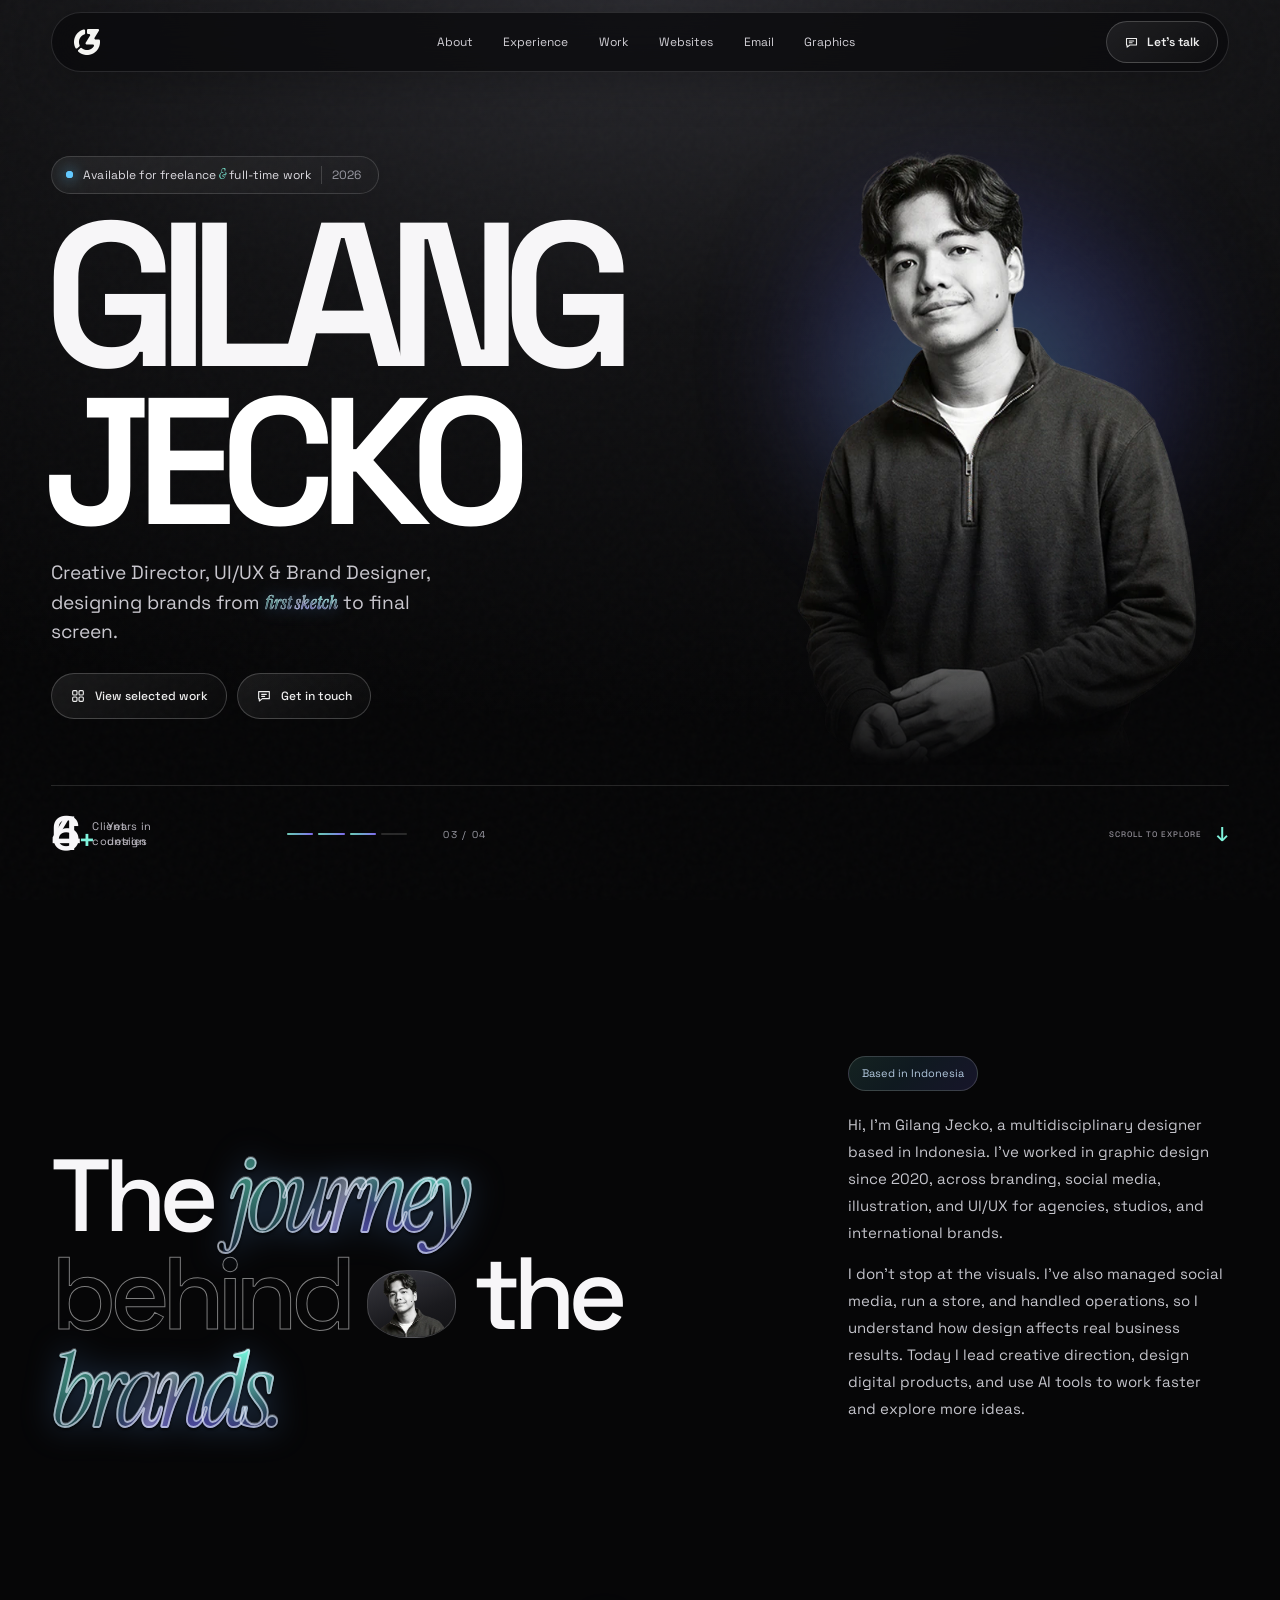
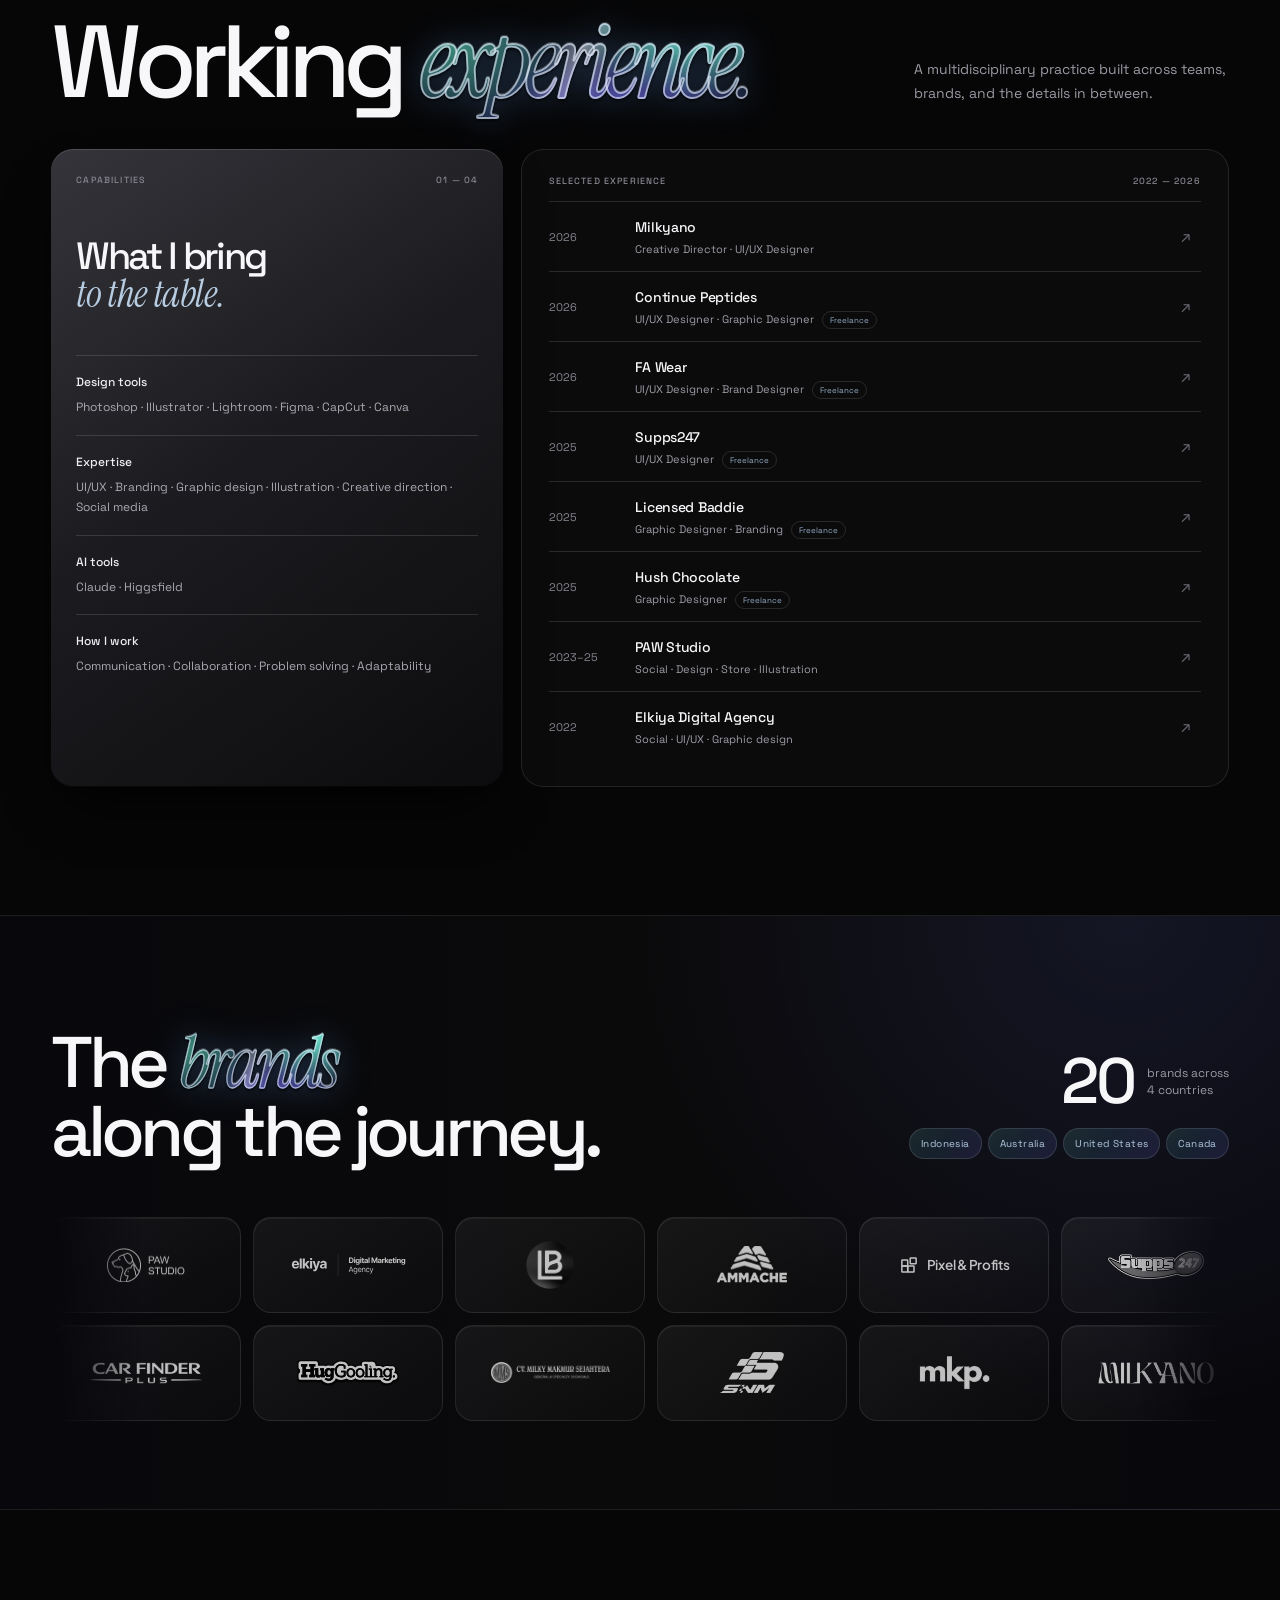
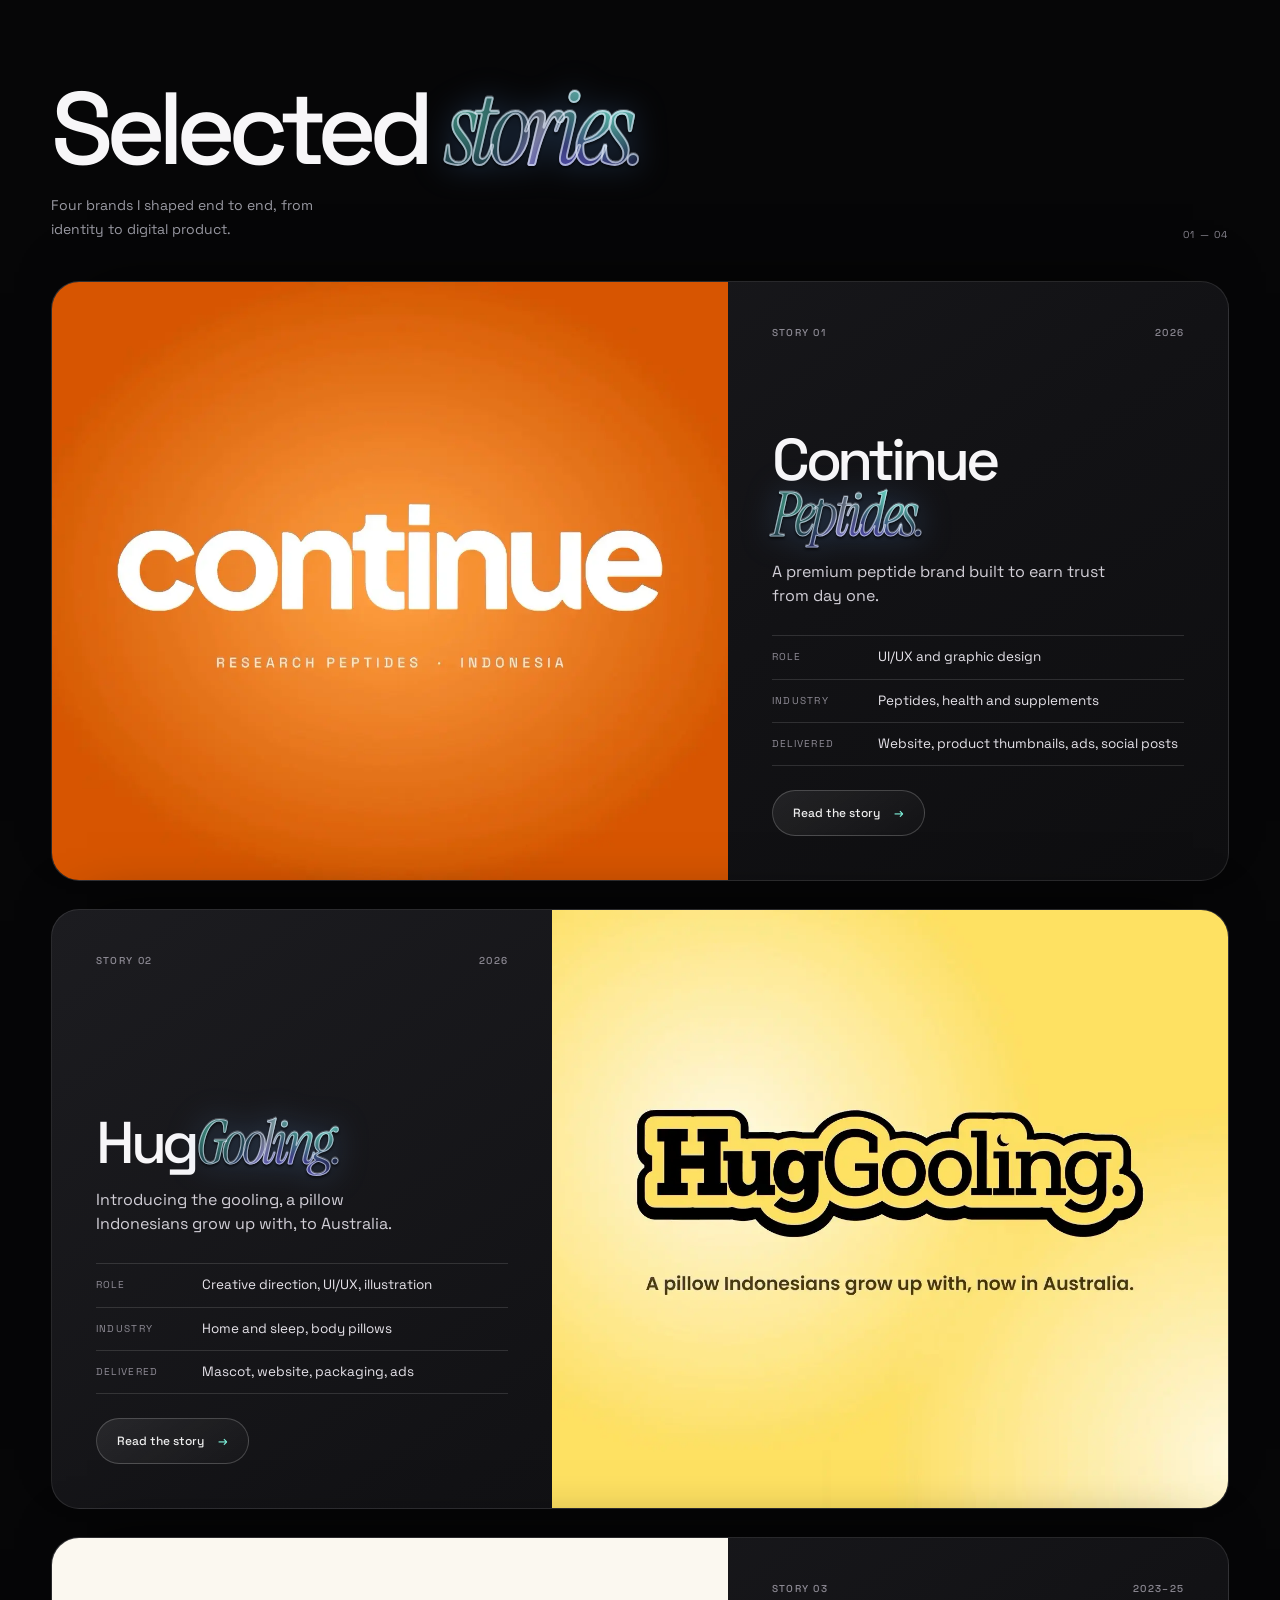
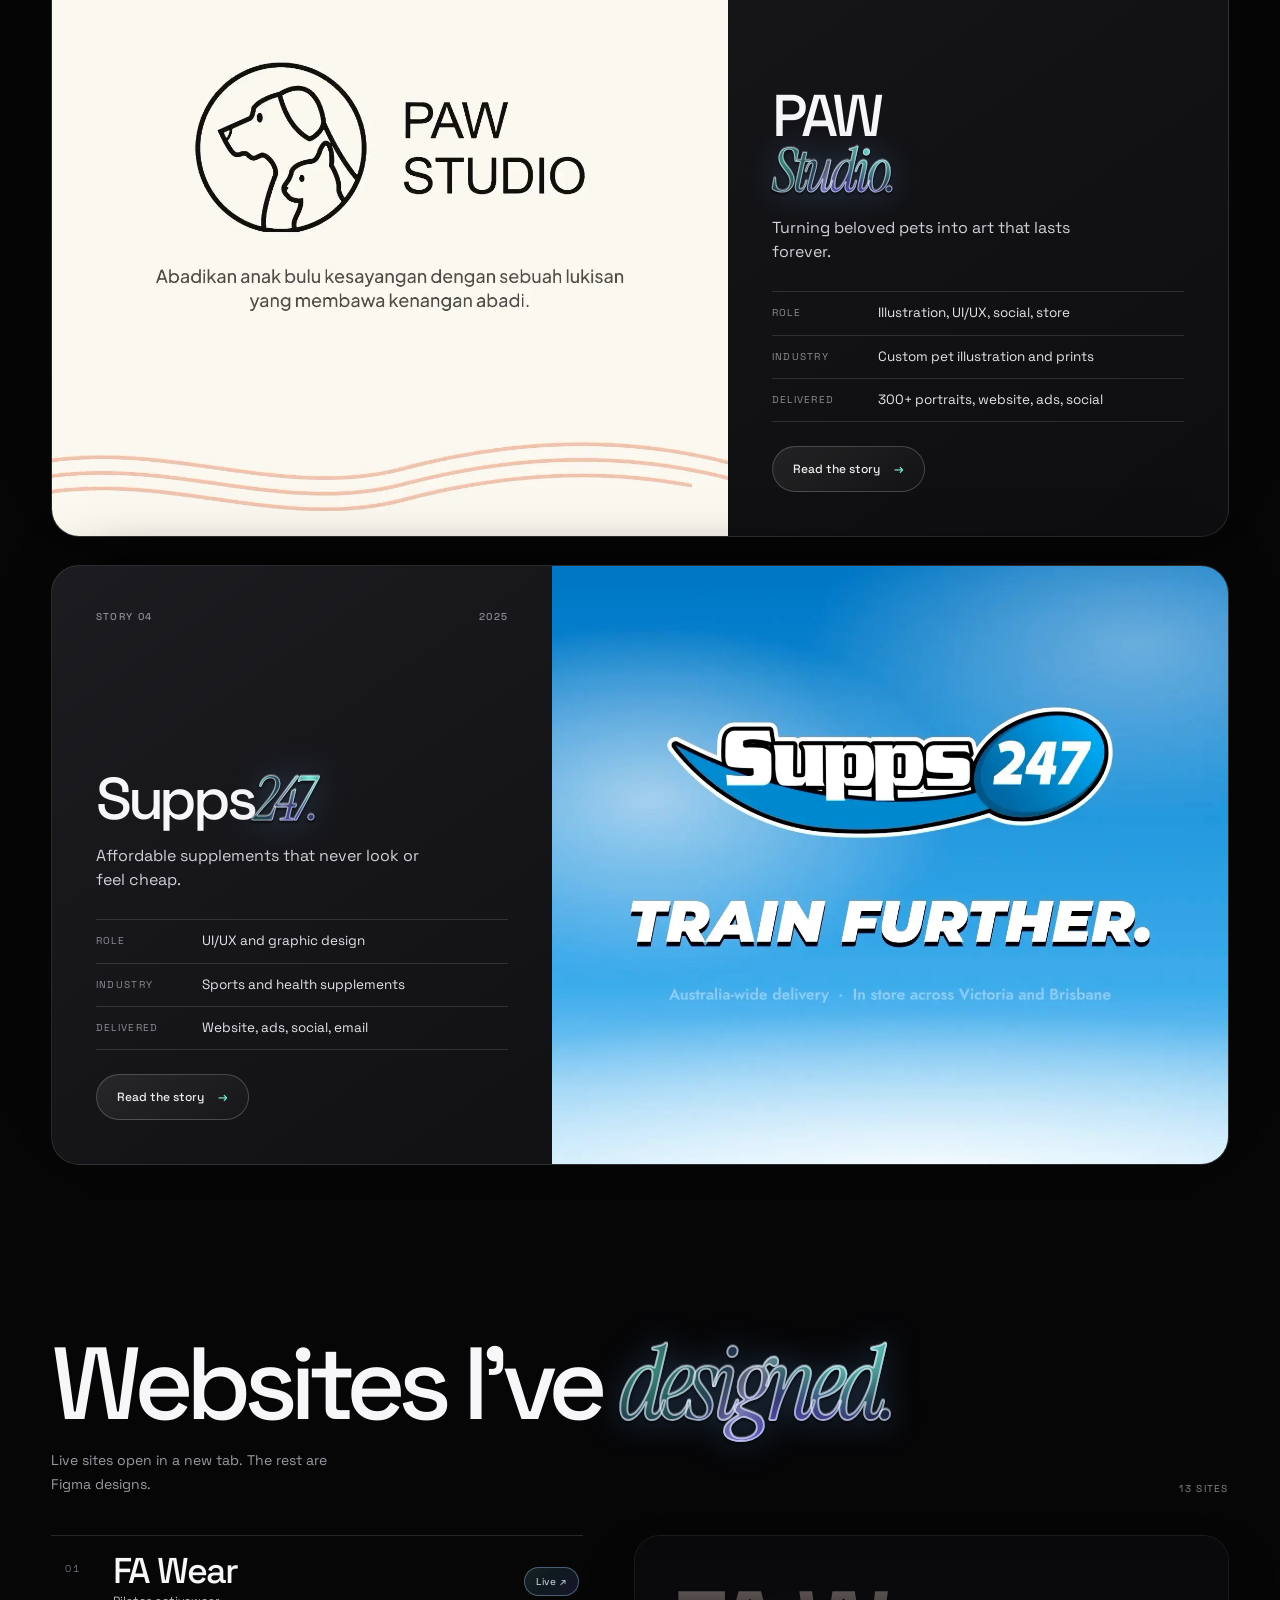
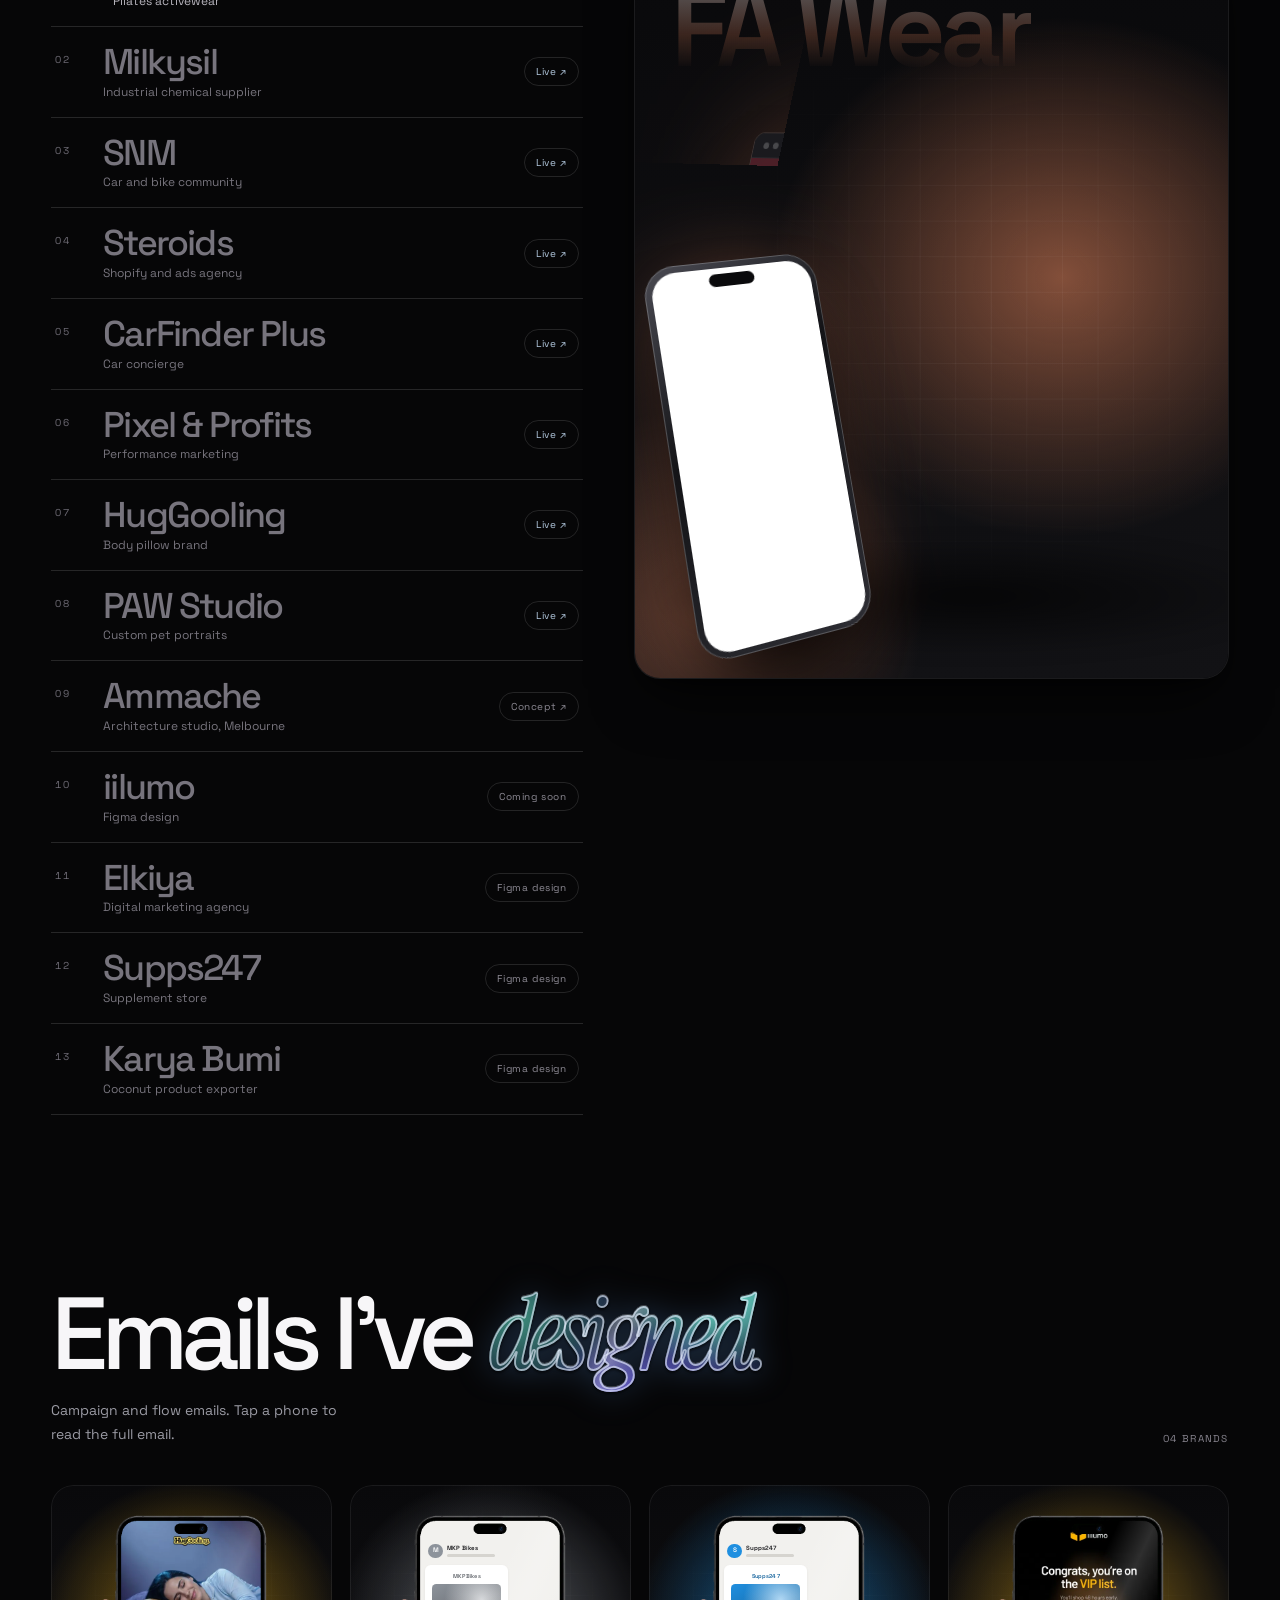
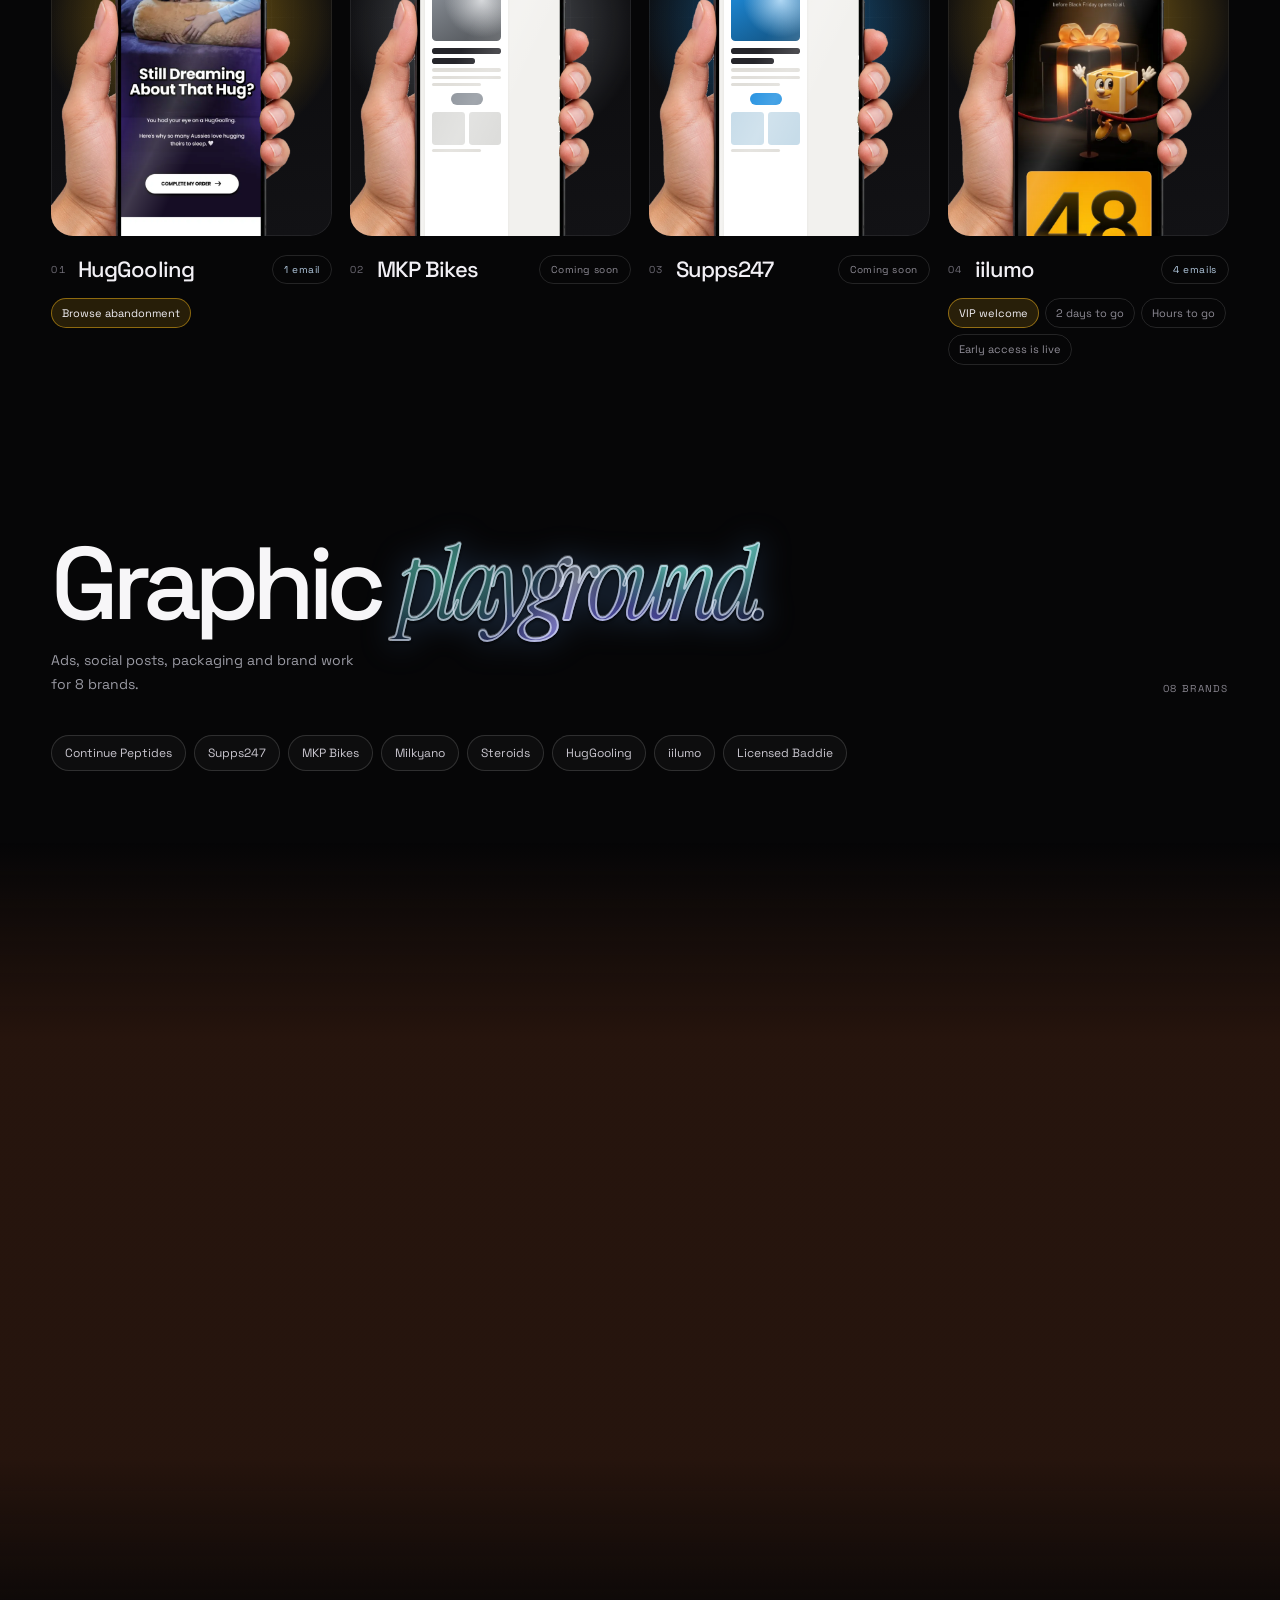
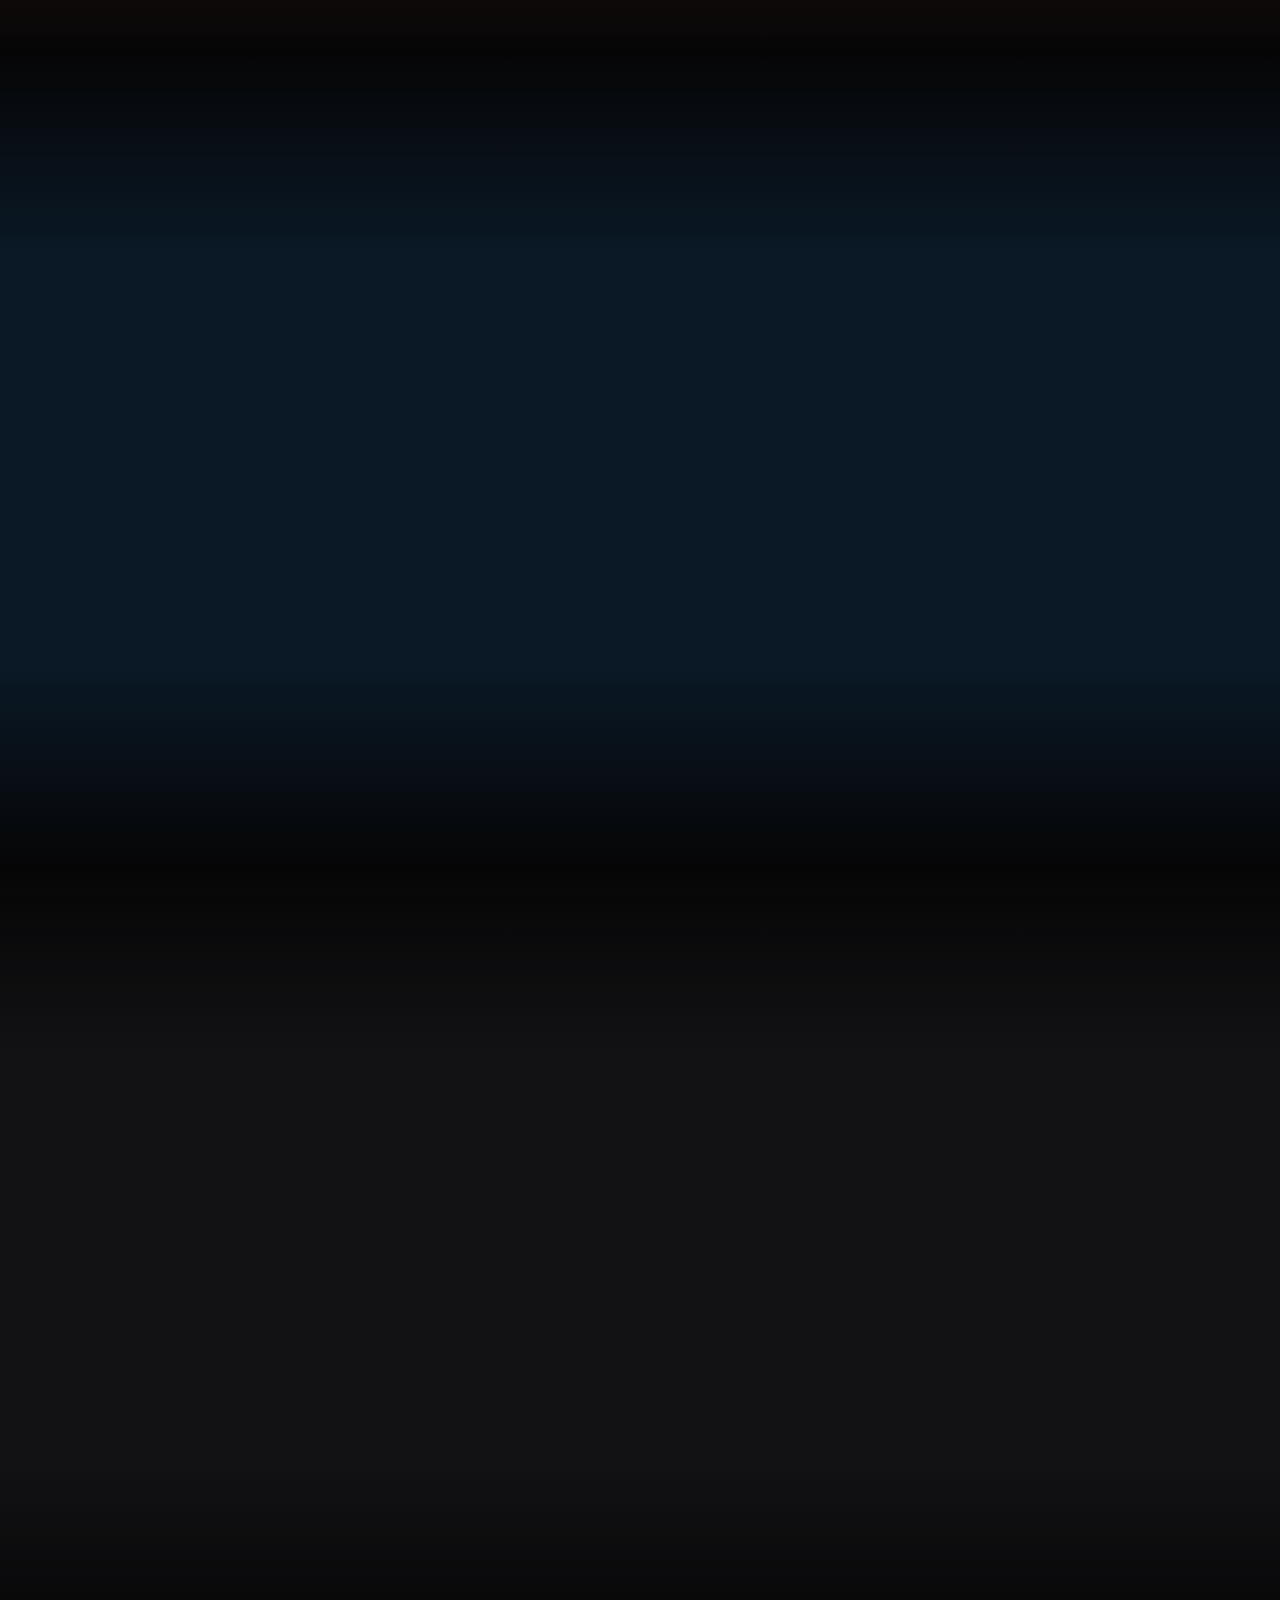
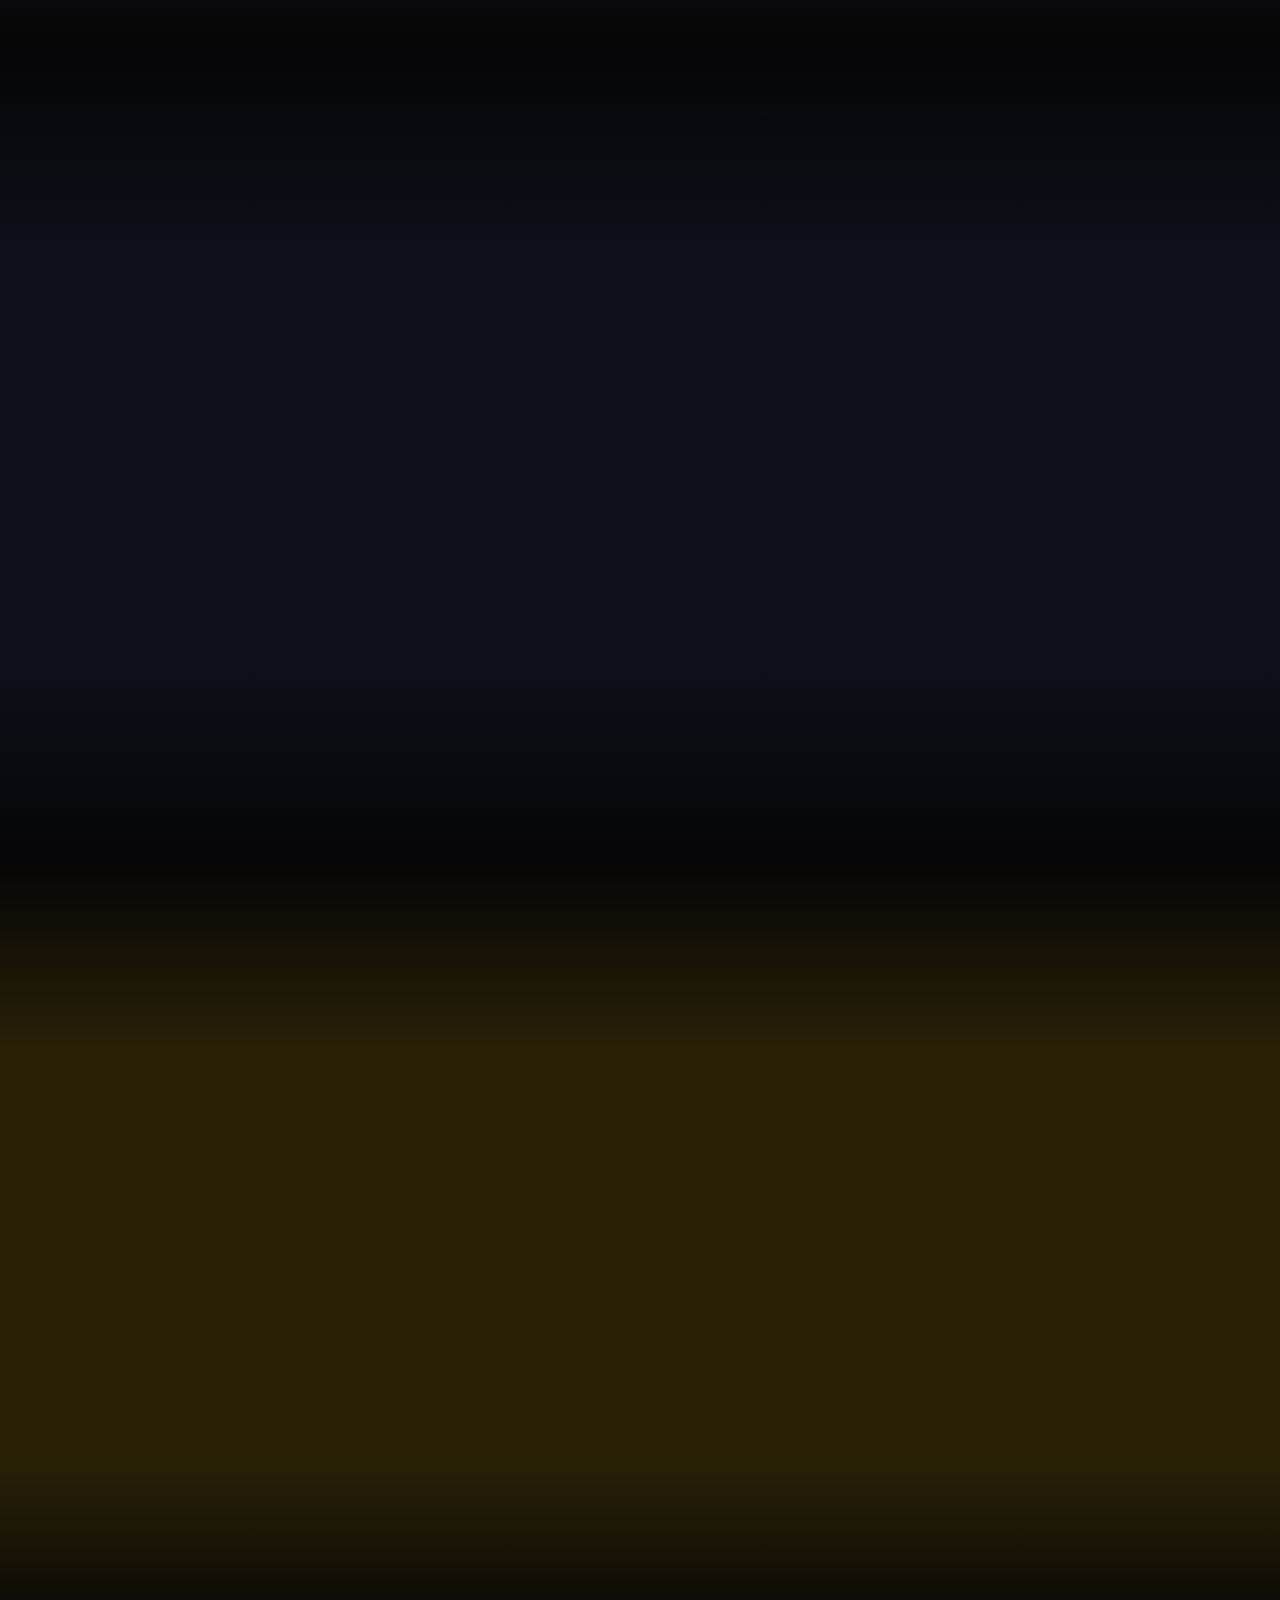
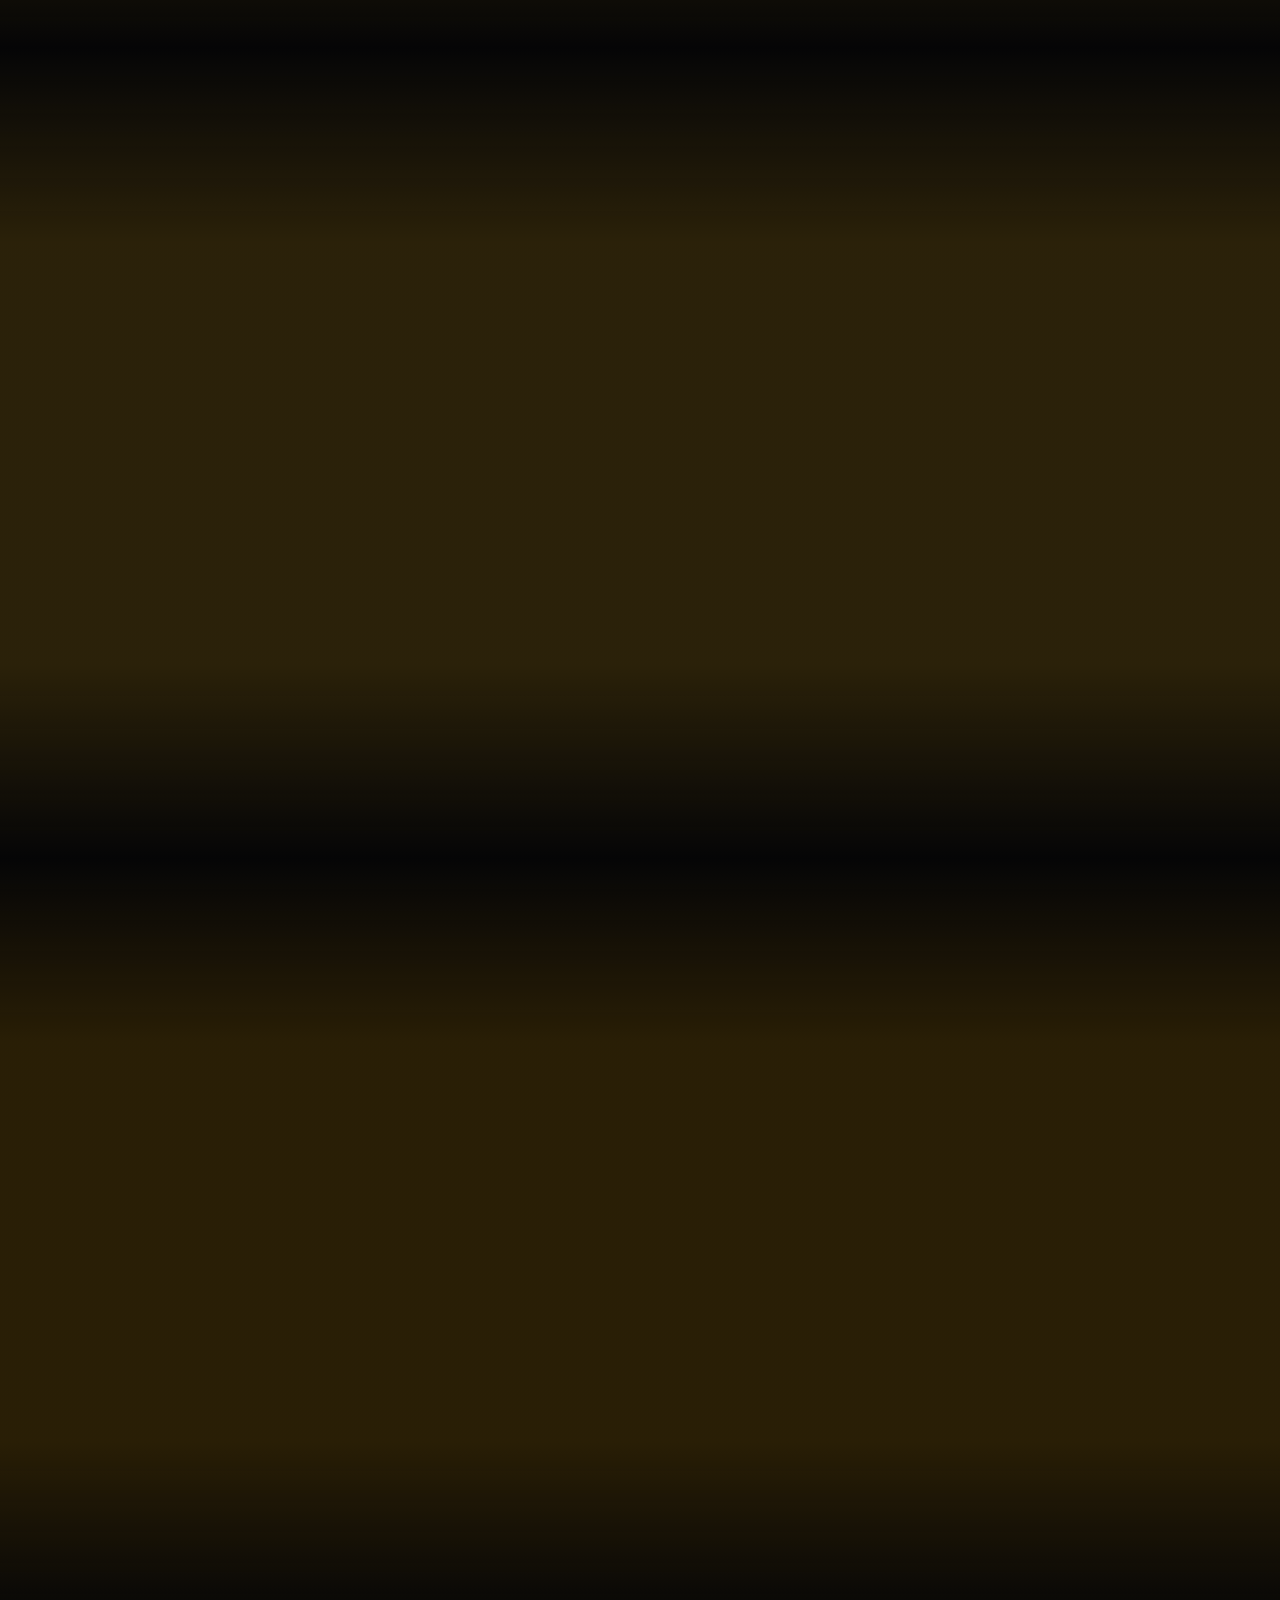
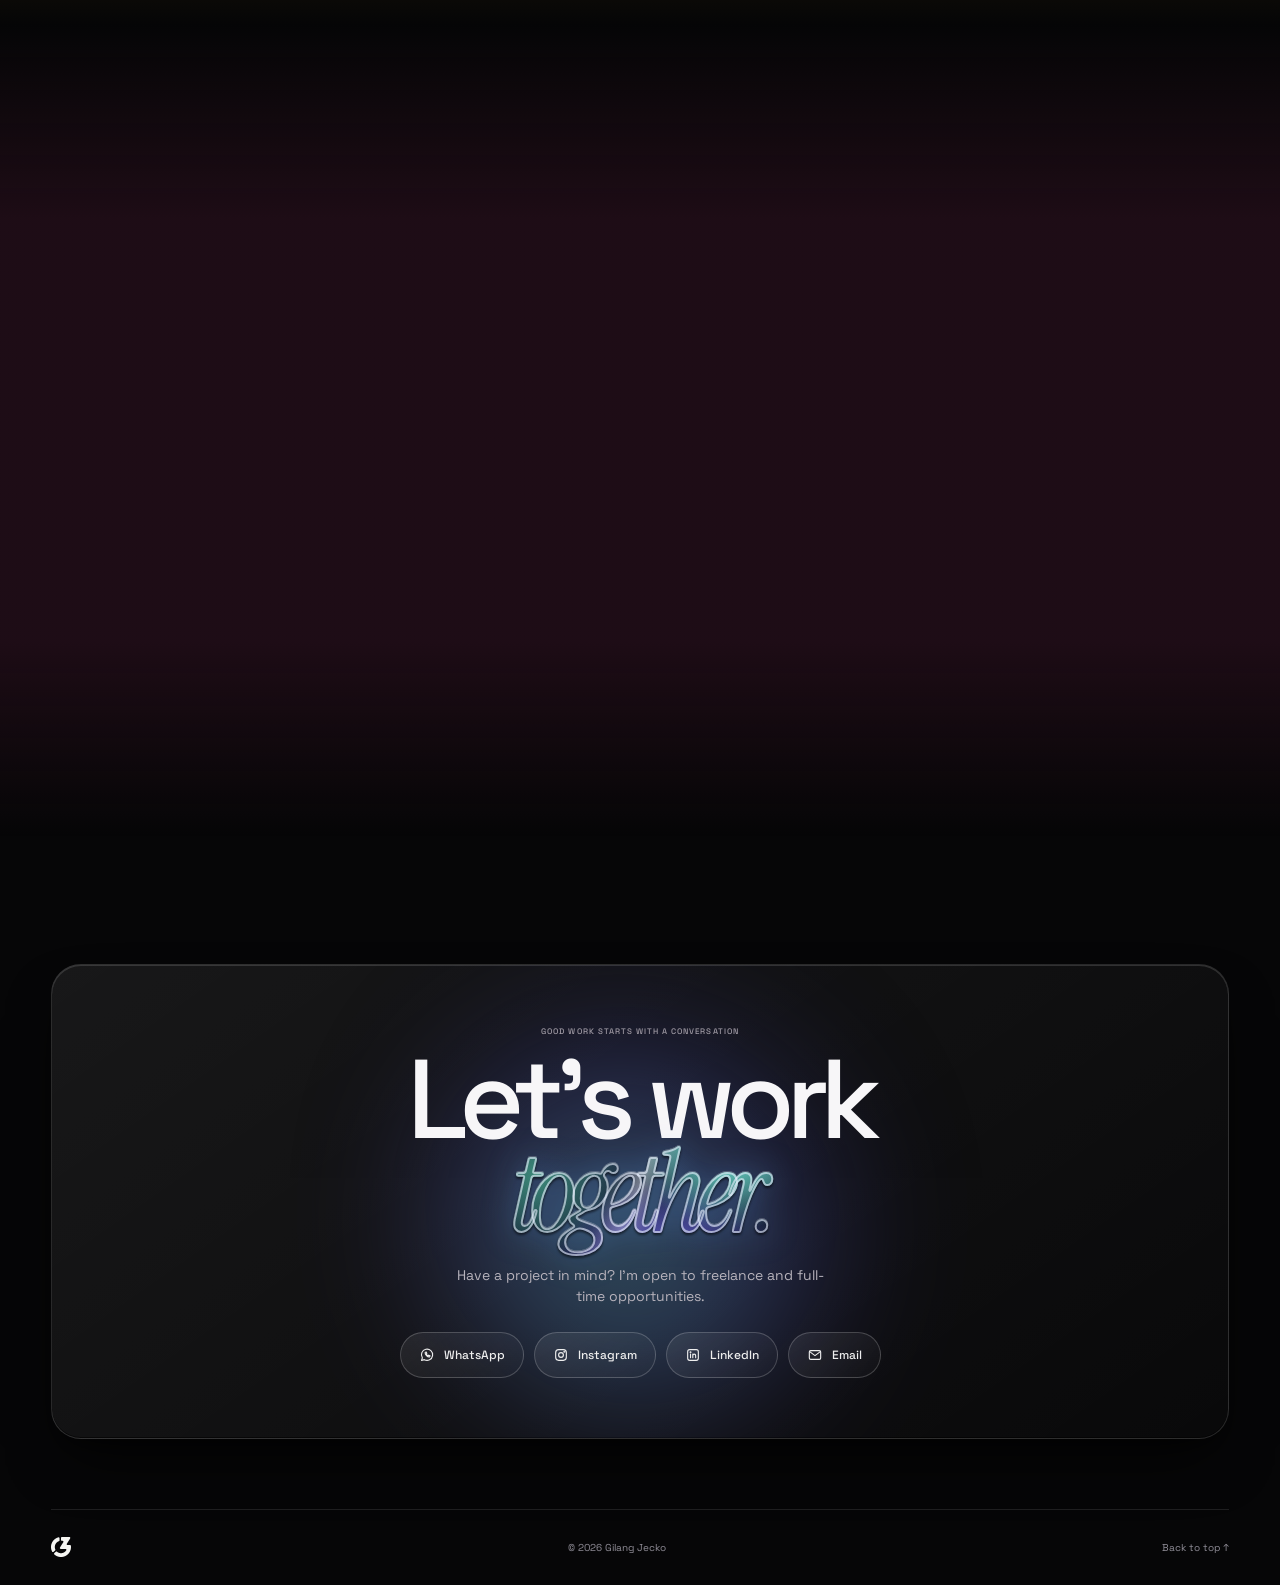
==== commit cfb0863a: "Remove U Build Tiny Homes from the site Co-Authored-By: Claude Opus 5.5 <noreply@anthropic.com>" ====
--- a/index.html
+++ b/index.html
@@ -114,7 +114,7 @@
             </div>
             <div class="client-rows">
               <div class="client-row"><ul class="client-track" aria-label="Brands, part one"><li class="client-tile" style="--logo-h:34px"><img src="assets/logos/paw-studio.png" alt="PAW Studio" width="624" height="273" loading="lazy" decoding="async" /></li><li class="client-tile" style="--logo-h:22px"><img src="assets/logos/elkiya.svg" alt="Elkiya Digital" width="282" height="54" loading="lazy" decoding="async" /></li><li class="client-tile is-tonal" style="--logo-h:48px"><img src="assets/logos/licensed-baddie.webp" alt="Licensed Baddie" width="200" height="200" loading="lazy" decoding="async" /></li><li class="client-tile is-tonal" style="--logo-h:37px"><img src="assets/logos/ammache.webp" alt="Ammache" width="228" height="120" loading="lazy" decoding="async" /></li><li class="client-tile"><span class="client-lockup lockup-pixel" role="img" aria-label="Pixel and Profits"><img src="assets/logos/pixel-and-profits-mark.svg" alt="" width="48" height="48" loading="lazy" decoding="async" /><b>Pixel &amp; Profits</b></span></li><li class="client-tile is-tonal" style="--logo-h:28px"><img src="assets/logos/supps247.webp" alt="Supps247" width="375" height="110" loading="lazy" decoding="async" /></li><li class="client-tile" style="--logo-h:23px"><img src="assets/logos/continue.png" alt="Continue" width="368" height="72" loading="lazy" decoding="async" /></li><li class="client-tile" style="--logo-h:48px"><img src="assets/logos/fa-wear.svg" alt="FA Wear" width="50" height="50" loading="lazy" decoding="async" /></li><li class="client-tile"><span class="client-lockup lockup-steroids" role="img" aria-label="Steroids"><img src="assets/logos/steroids-bolt.png" alt="" width="84" height="96" loading="lazy" decoding="async" /><b>TEROIDS</b></span></li><li class="client-tile" style="--logo-h:29px"><img src="assets/logos/iilumo.png" alt="iilumo" width="533" height="168" loading="lazy" decoding="async" /></li></ul></div>
-              <div class="client-row is-reverse"><ul class="client-track" aria-label="Brands, part two"><li class="client-tile" style="--logo-h:22px"><img src="assets/logos/carfinder.png" alt="CarFinder Plus" width="145" height="28" loading="lazy" decoding="async" /></li><li class="client-tile is-tonal" style="--logo-h:26px"><img src="assets/logos/huggooling.svg" alt="HugGooling" width="201" height="51" loading="lazy" decoding="async" /></li><li class="client-tile is-tonal" style="--logo-h:21px"><img src="assets/logos/milkysil.webp" alt="Milkysil" width="511" height="90" loading="lazy" decoding="async" /></li><li class="client-tile" style="--logo-h:41px"><img src="assets/logos/snm.png" alt="SNM" width="219" height="140" loading="lazy" decoding="async" /></li><li class="client-tile" style="--logo-h:36px"><img src="assets/logos/mkp-bikes.png" alt="MKP Bikes" width="126" height="62" loading="lazy" decoding="async" /></li><li class="client-tile"><span>UBuildTinyHomes</span></li><li class="client-tile" style="--logo-h:22px"><img src="assets/logos/milkyano.png" alt="Milkyano" width="395" height="75" loading="lazy" decoding="async" /></li><li class="client-tile" style="--logo-h:31px"><img src="assets/logos/hush.png" alt="Hush" width="290" height="110" loading="lazy" decoding="async" /></li><li class="client-tile"><span class="client-lockup lockup-aspire" role="img" aria-label="Aspire Academics"><img src="assets/logos/aspire-academics.svg" alt="" width="83" height="93" loading="lazy" decoding="async" /><b>ASPIRE</b> <i>ACADEMICS</i></span></li><li class="client-tile is-tonal" style="--logo-h:48px"><img src="assets/logos/mr-sparkle.webp" alt="Mr Sparkle" width="202" height="180" loading="lazy" decoding="async" /></li></ul></div>
+              <div class="client-row is-reverse"><ul class="client-track" aria-label="Brands, part two"><li class="client-tile" style="--logo-h:22px"><img src="assets/logos/carfinder.png" alt="CarFinder Plus" width="145" height="28" loading="lazy" decoding="async" /></li><li class="client-tile is-tonal" style="--logo-h:26px"><img src="assets/logos/huggooling.svg" alt="HugGooling" width="201" height="51" loading="lazy" decoding="async" /></li><li class="client-tile is-tonal" style="--logo-h:21px"><img src="assets/logos/milkysil.webp" alt="Milkysil" width="511" height="90" loading="lazy" decoding="async" /></li><li class="client-tile" style="--logo-h:41px"><img src="assets/logos/snm.png" alt="SNM" width="219" height="140" loading="lazy" decoding="async" /></li><li class="client-tile" style="--logo-h:36px"><img src="assets/logos/mkp-bikes.png" alt="MKP Bikes" width="126" height="62" loading="lazy" decoding="async" /></li><li class="client-tile" style="--logo-h:22px"><img src="assets/logos/milkyano.png" alt="Milkyano" width="395" height="75" loading="lazy" decoding="async" /></li><li class="client-tile" style="--logo-h:31px"><img src="assets/logos/hush.png" alt="Hush" width="290" height="110" loading="lazy" decoding="async" /></li><li class="client-tile"><span class="client-lockup lockup-aspire" role="img" aria-label="Aspire Academics"><img src="assets/logos/aspire-academics.svg" alt="" width="83" height="93" loading="lazy" decoding="async" /><b>ASPIRE</b> <i>ACADEMICS</i></span></li><li class="client-tile is-tonal" style="--logo-h:48px"><img src="assets/logos/mr-sparkle.webp" alt="Mr Sparkle" width="202" height="180" loading="lazy" decoding="async" /></li></ul></div>
             </div>
           </div>
         </section>
@@ -131,7 +131,7 @@
         </section>
 
         <section class="websites section-wrap section-block" id="websites">
-          <div class="work-heading"><div><h2 class="display-heading">Websites I've <em>designed.</em></h2><p>Live sites open in a new tab. The rest are Figma designs.</p></div><span class="work-count">14 SITES</span></div>
+          <div class="work-heading"><div><h2 class="display-heading">Websites I've <em>designed.</em></h2><p>Live sites open in a new tab. The rest are Figma designs.</p></div><span class="work-count">13 SITES</span></div>
           <div class="site-index">
             <ol class="site-list">
               <li class="site-row is-active" data-site="fa-wear" data-url="fa-wear.com"><a class="site-link" href="https://fa-wear.com/" target="_blank" rel="noreferrer" aria-label="FA Wear, Pilates activewear (opens fa-wear.com in a new tab)"><span class="site-num">01</span><span class="site-name">FA Wear</span><span class="site-kind">Pilates activewear</span><span class="site-status is-live">Live <i aria-hidden="true">↗</i></span></a></li>
@@ -147,7 +147,6 @@
               <li class="site-row" data-site="elkiya" data-url="Figma design"><div class="site-link" tabindex="0"><span class="site-num">11</span><span class="site-name">Elkiya</span><span class="site-kind">Digital marketing agency</span><span class="site-status is-figma">Figma design</span></div></li>
               <li class="site-row" data-site="supps247" data-url="Figma design"><div class="site-link" tabindex="0"><span class="site-num">12</span><span class="site-name">Supps247</span><span class="site-kind">Supplement store</span><span class="site-status is-figma">Figma design</span></div></li>
               <li class="site-row" data-site="karya-bumi" data-url="Figma design"><div class="site-link" tabindex="0"><span class="site-num">13</span><span class="site-name">Karya Bumi</span><span class="site-kind">Coconut product exporter</span><span class="site-status is-figma">Figma design</span></div></li>
-              <li class="site-row" data-site="ubuild" data-url="Figma design"><div class="site-link" tabindex="0"><span class="site-num">14</span><span class="site-name">U Build Tiny Homes</span><span class="site-kind">Tiny home builder</span><span class="site-status is-figma">Figma design</span></div></li>
             </ol>
             <div class="site-preview" aria-hidden="true">
               <div class="site-stage">
@@ -164,7 +163,6 @@
                 <div data-site="elkiya" class="site-shot site-scene" style="--tone:#2457e6;--scroll:37s"><span class="sx-word">Elkiya</span><div class="sx-desk"><div class="sx-bar"><i></i><i></i><i></i><span>elkiya · Figma design</span></div><span class="site-viewport"><img class="site-page" data-src="assets/websites/pages/elkiya.webp" data-src-sm="assets/websites/thumbs/elkiya.webp" alt="" width="1280" height="9000" decoding="async" /></span></div><div class="sx-phone"><span class="site-viewport"><img class="site-page" data-src="assets/websites/pages/elkiya-m.webp" data-src-sm="assets/websites/pages/elkiya-m-sm.webp" alt="" width="360" height="7000" decoding="async" /></span></div></div>
                 <div data-site="supps247" class="site-shot site-scene" style="--tone:#1f8fe0;--scroll:35s"><span class="sx-word">Supps247</span><div class="sx-desk"><div class="sx-bar"><i></i><i></i><i></i><span>supps247 · Figma design</span></div><span class="site-viewport"><img class="site-page" data-src="assets/websites/pages/supps247.webp" data-src-sm="assets/websites/thumbs/supps247.webp" alt="" width="1280" height="7705" decoding="async" /></span></div><div class="sx-phone"><span class="site-viewport"><img class="site-page" data-src="assets/websites/pages/supps247-m.webp" data-src-sm="assets/websites/pages/supps247-m-sm.webp" alt="" width="360" height="7000" decoding="async" /></span></div></div>
                 <div data-site="karya-bumi" class="site-shot site-scene" style="--tone:#6a8f3c;--scroll:17s"><span class="sx-word">Karya Bumi</span><div class="sx-desk"><div class="sx-bar"><i></i><i></i><i></i><span>karya bumi · Figma design</span></div><span class="site-viewport"><img class="site-page" data-src="assets/websites/pages/karya-bumi.webp" data-src-sm="assets/websites/thumbs/karya-bumi.webp" alt="" width="1280" height="4111" decoding="async" /></span></div><div class="sx-phone"><span class="site-viewport"><img class="site-page" data-src="assets/websites/pages/karya-bumi-m.webp" data-src-sm="assets/websites/pages/karya-bumi-m-sm.webp" alt="" width="360" height="4042" decoding="async" /></span></div></div>
-                <div data-site="ubuild" class="site-shot site-scene" style="--tone:#c28a4a;--scroll:25s"><span class="sx-word">U Build Tiny Homes</span><div class="sx-desk"><div class="sx-bar"><i></i><i></i><i></i><span>u-build · Figma design</span></div><span class="site-viewport"><img class="site-page" data-src="assets/websites/pages/ubuild.webp" data-src-sm="assets/websites/thumbs/ubuild.webp" alt="" width="1280" height="5722" decoding="async" /></span></div></div>
                 
               </div>
             </div>
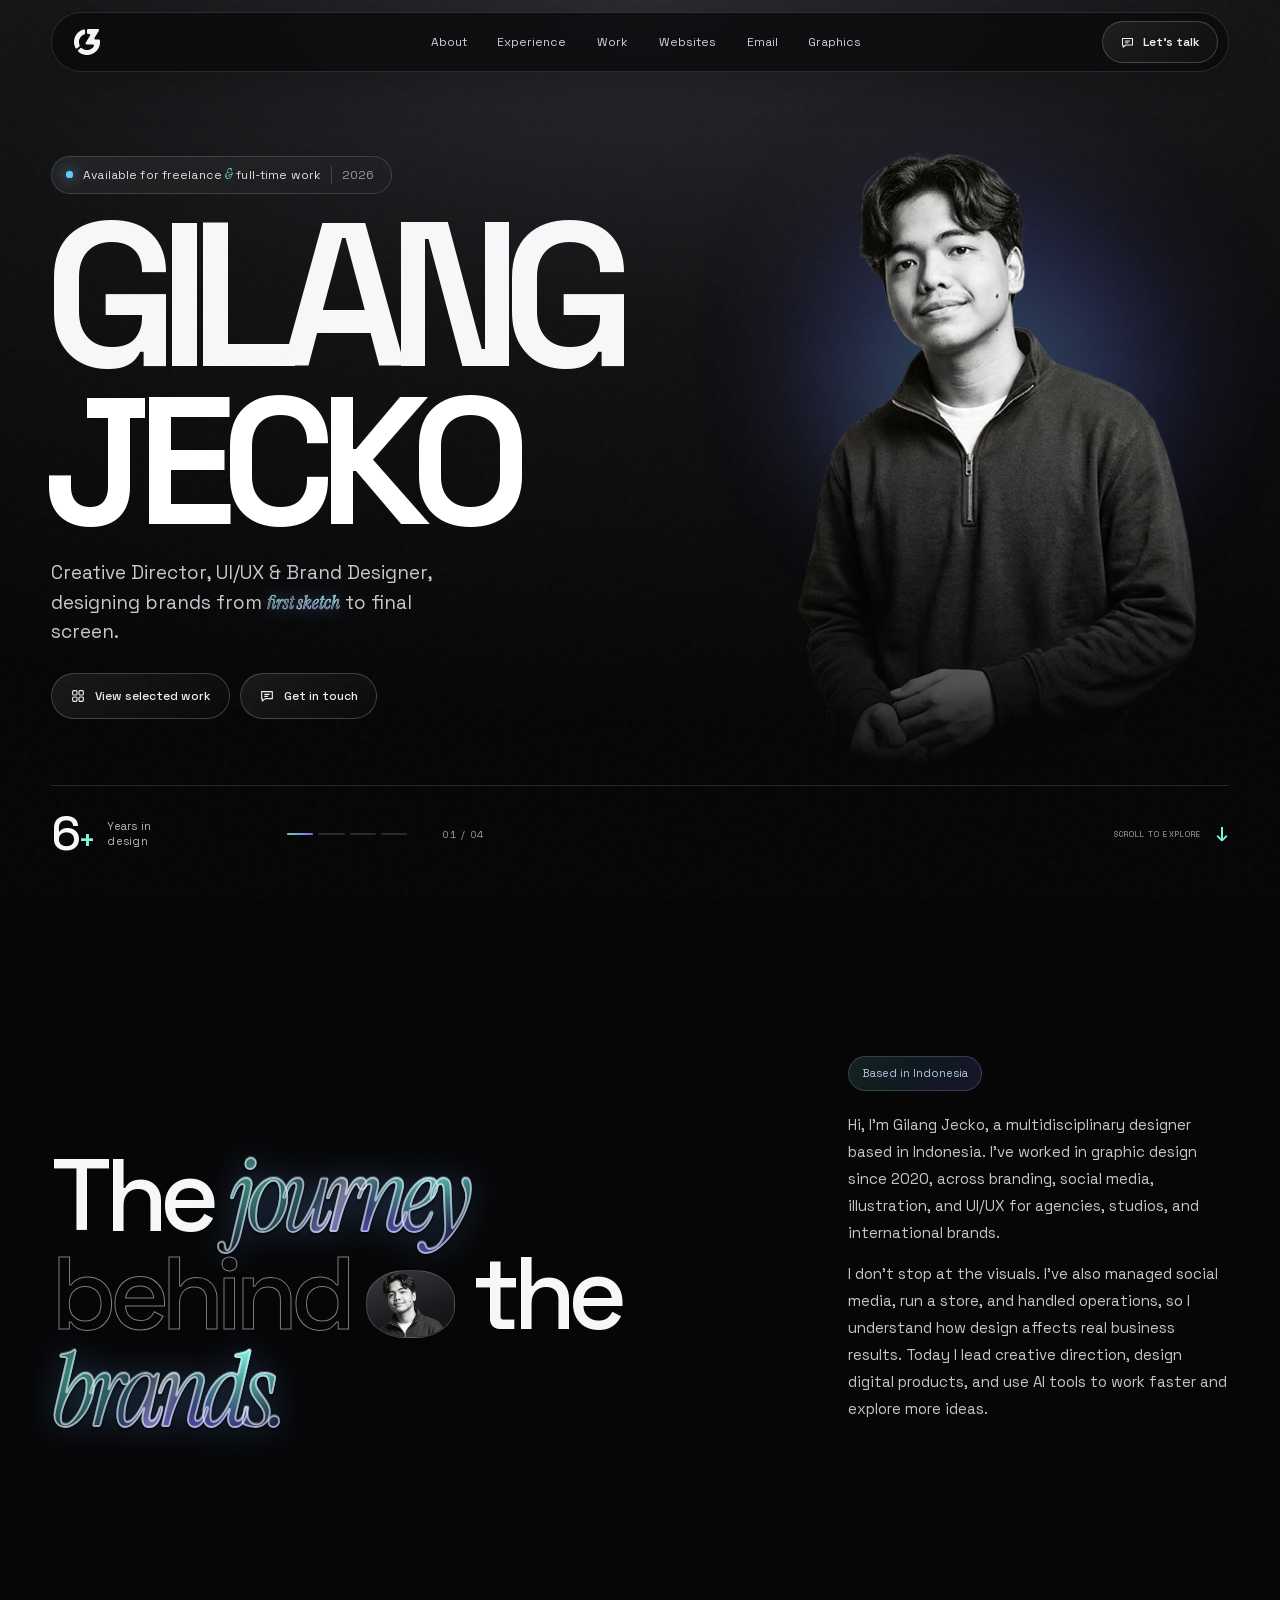
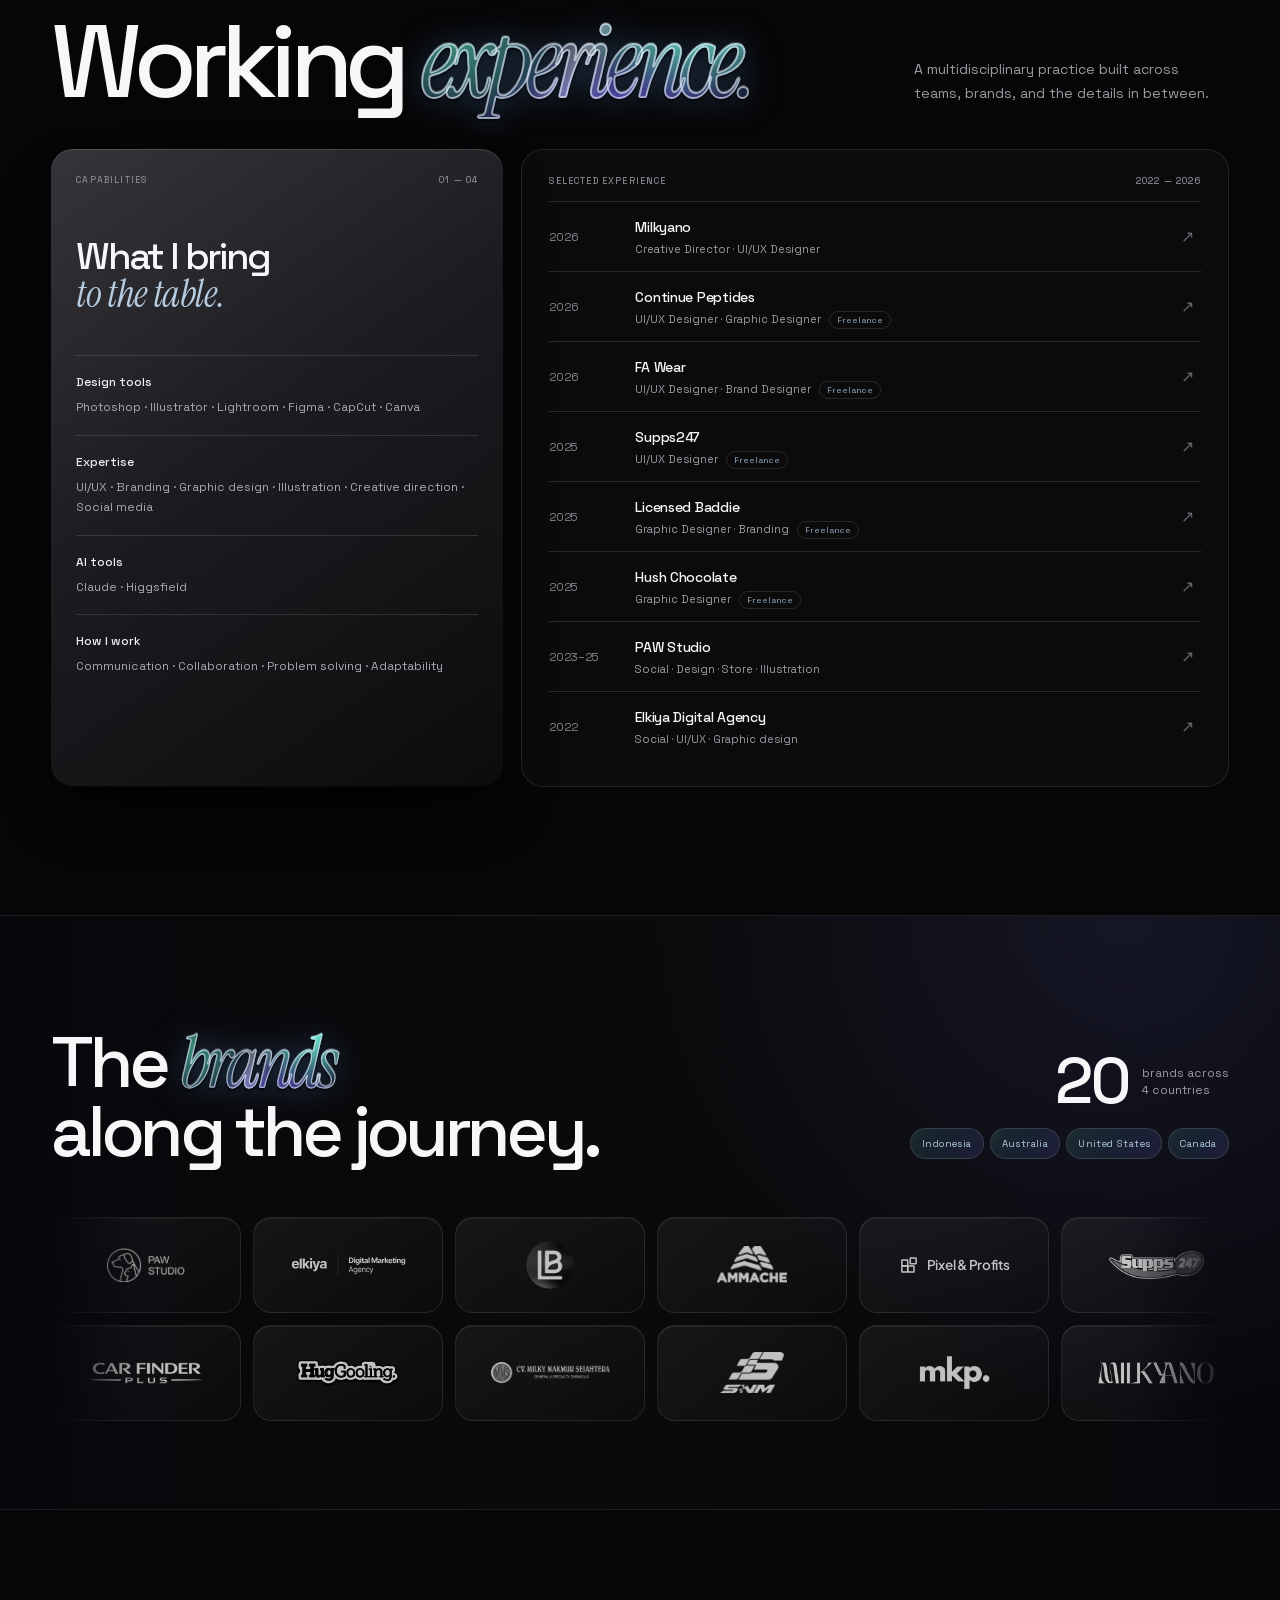
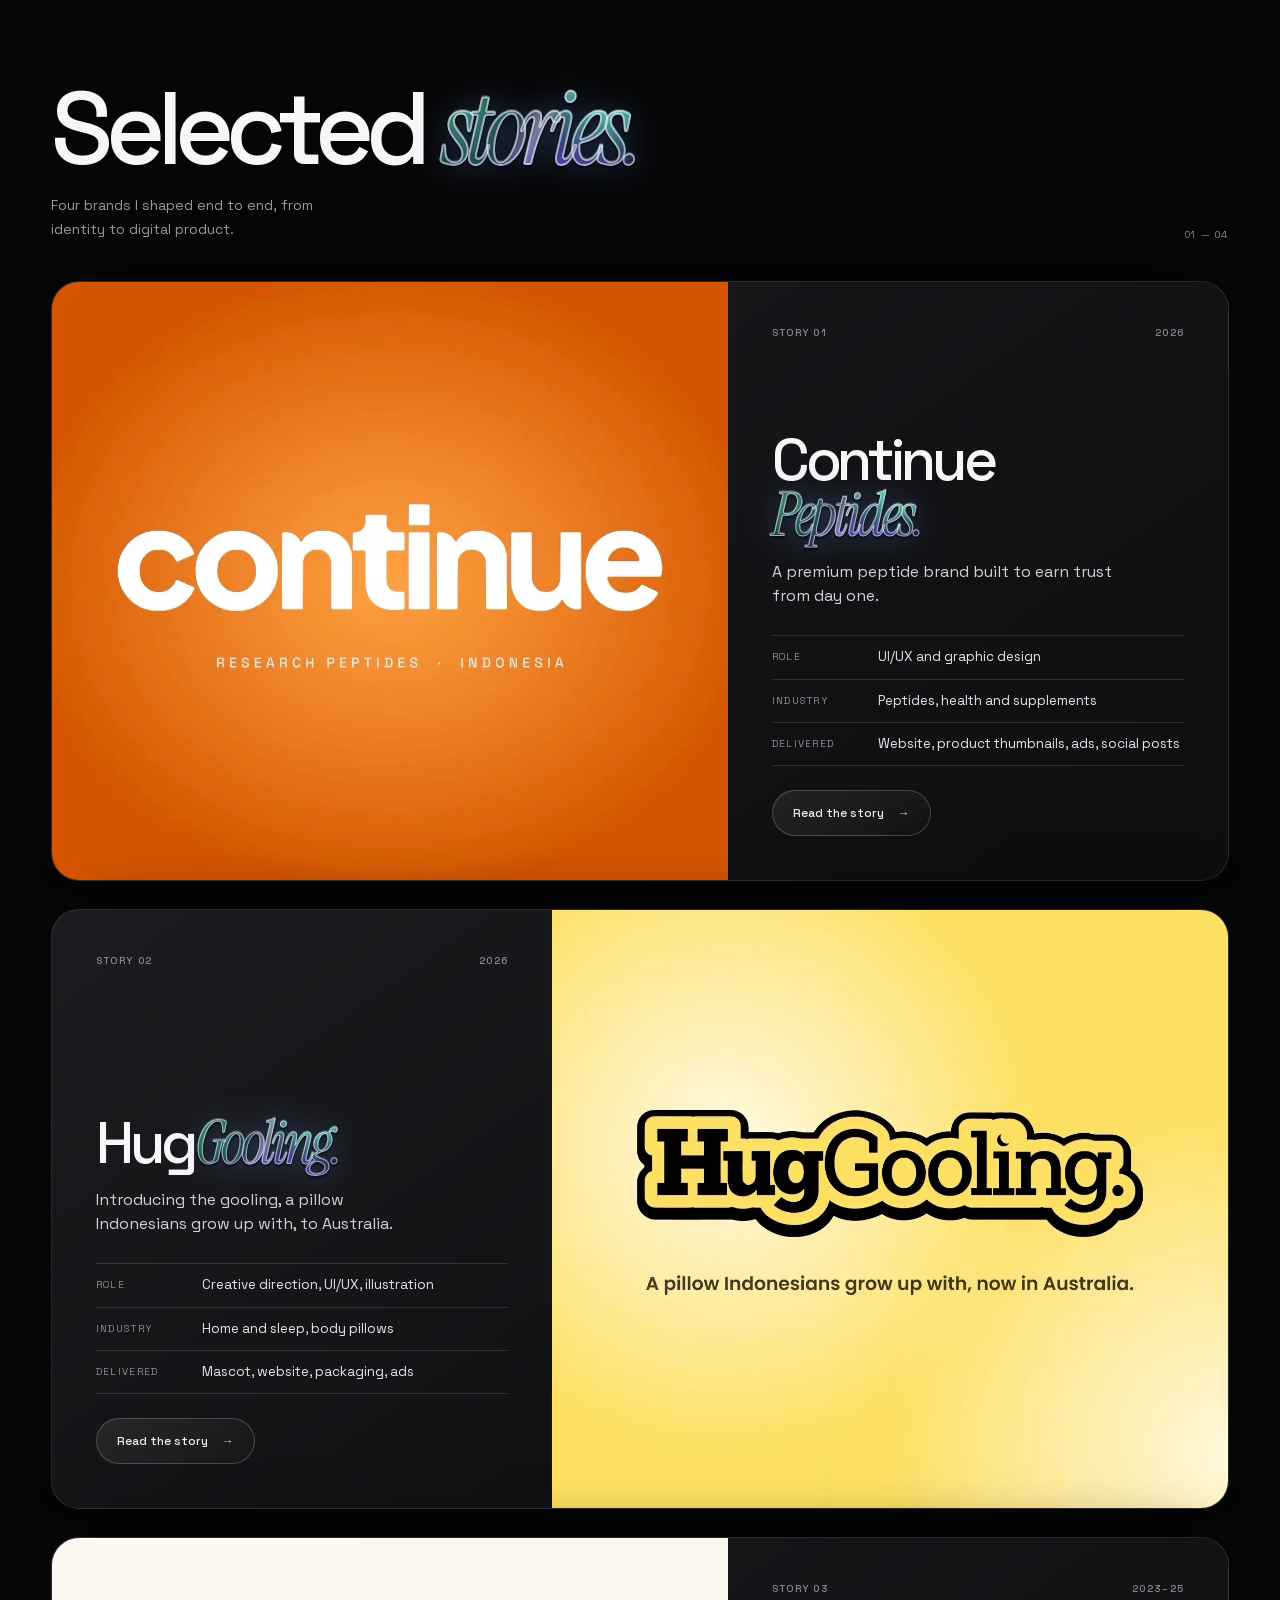
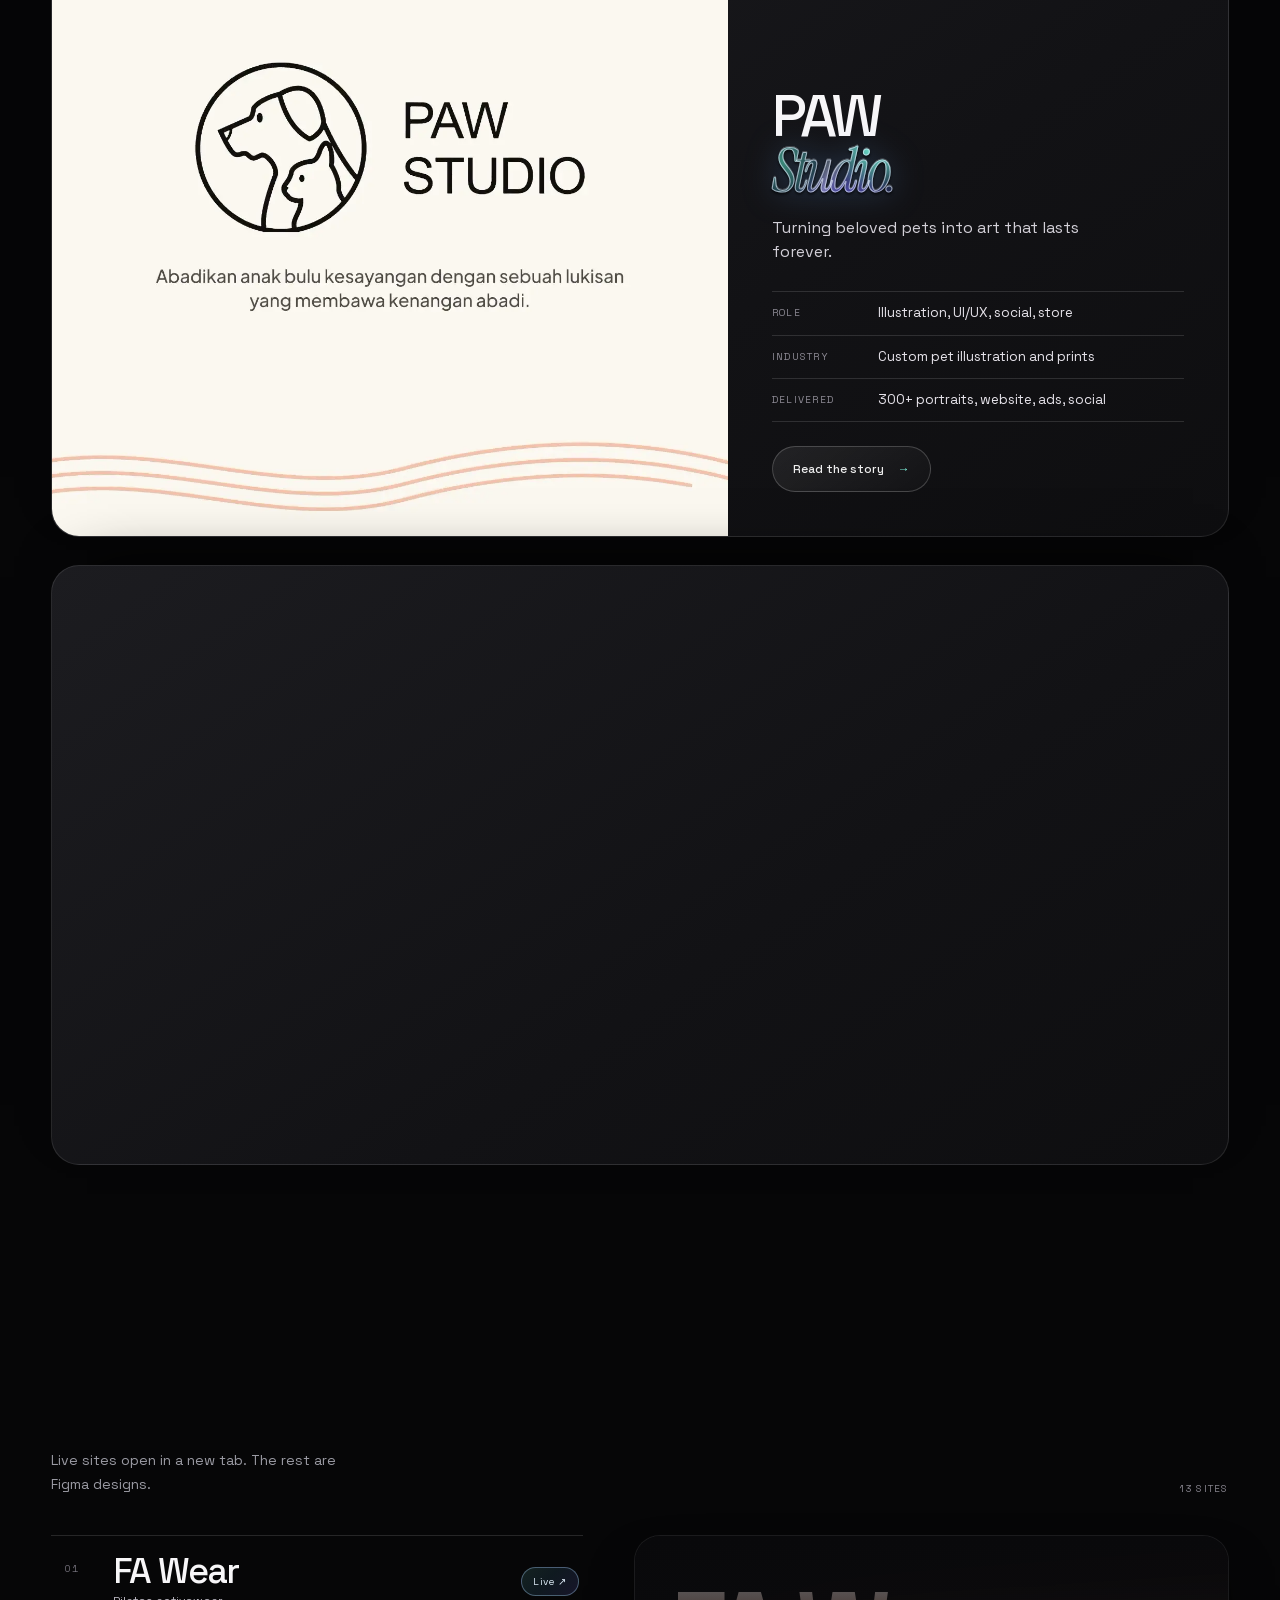
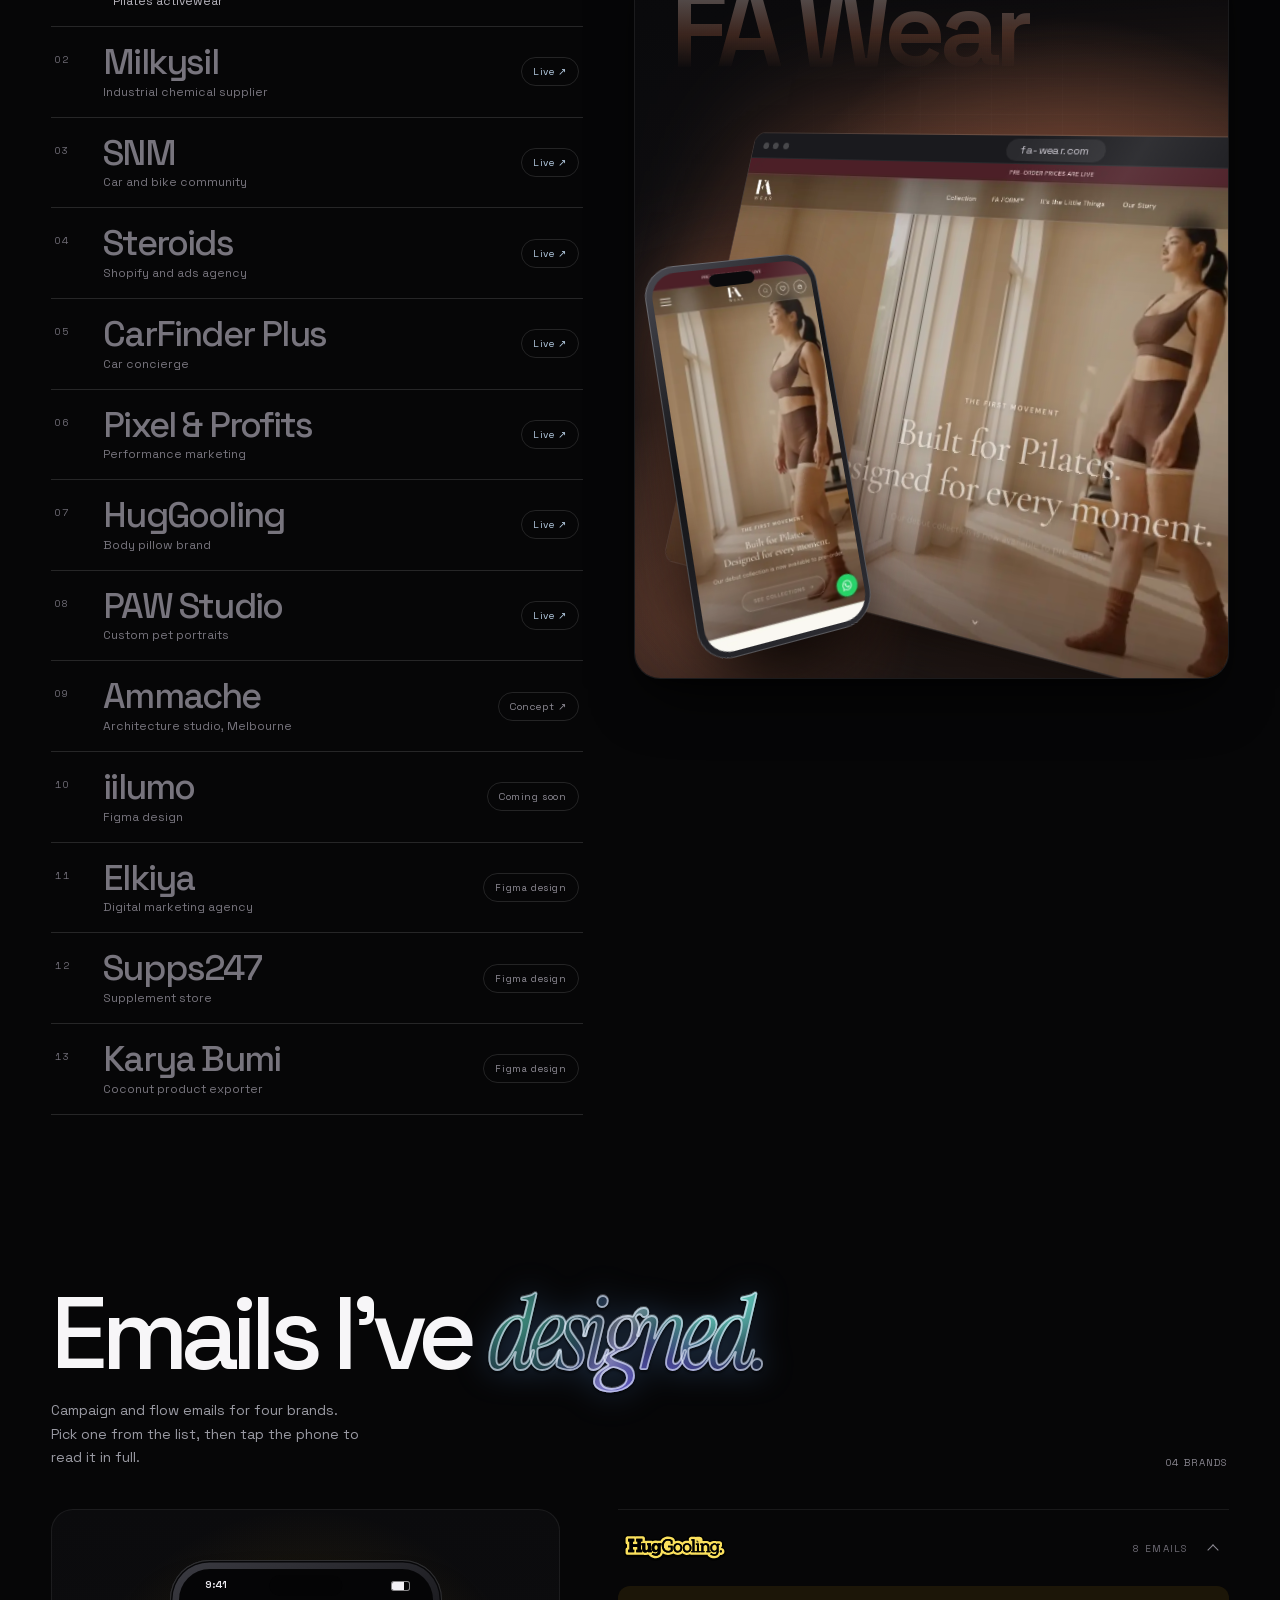
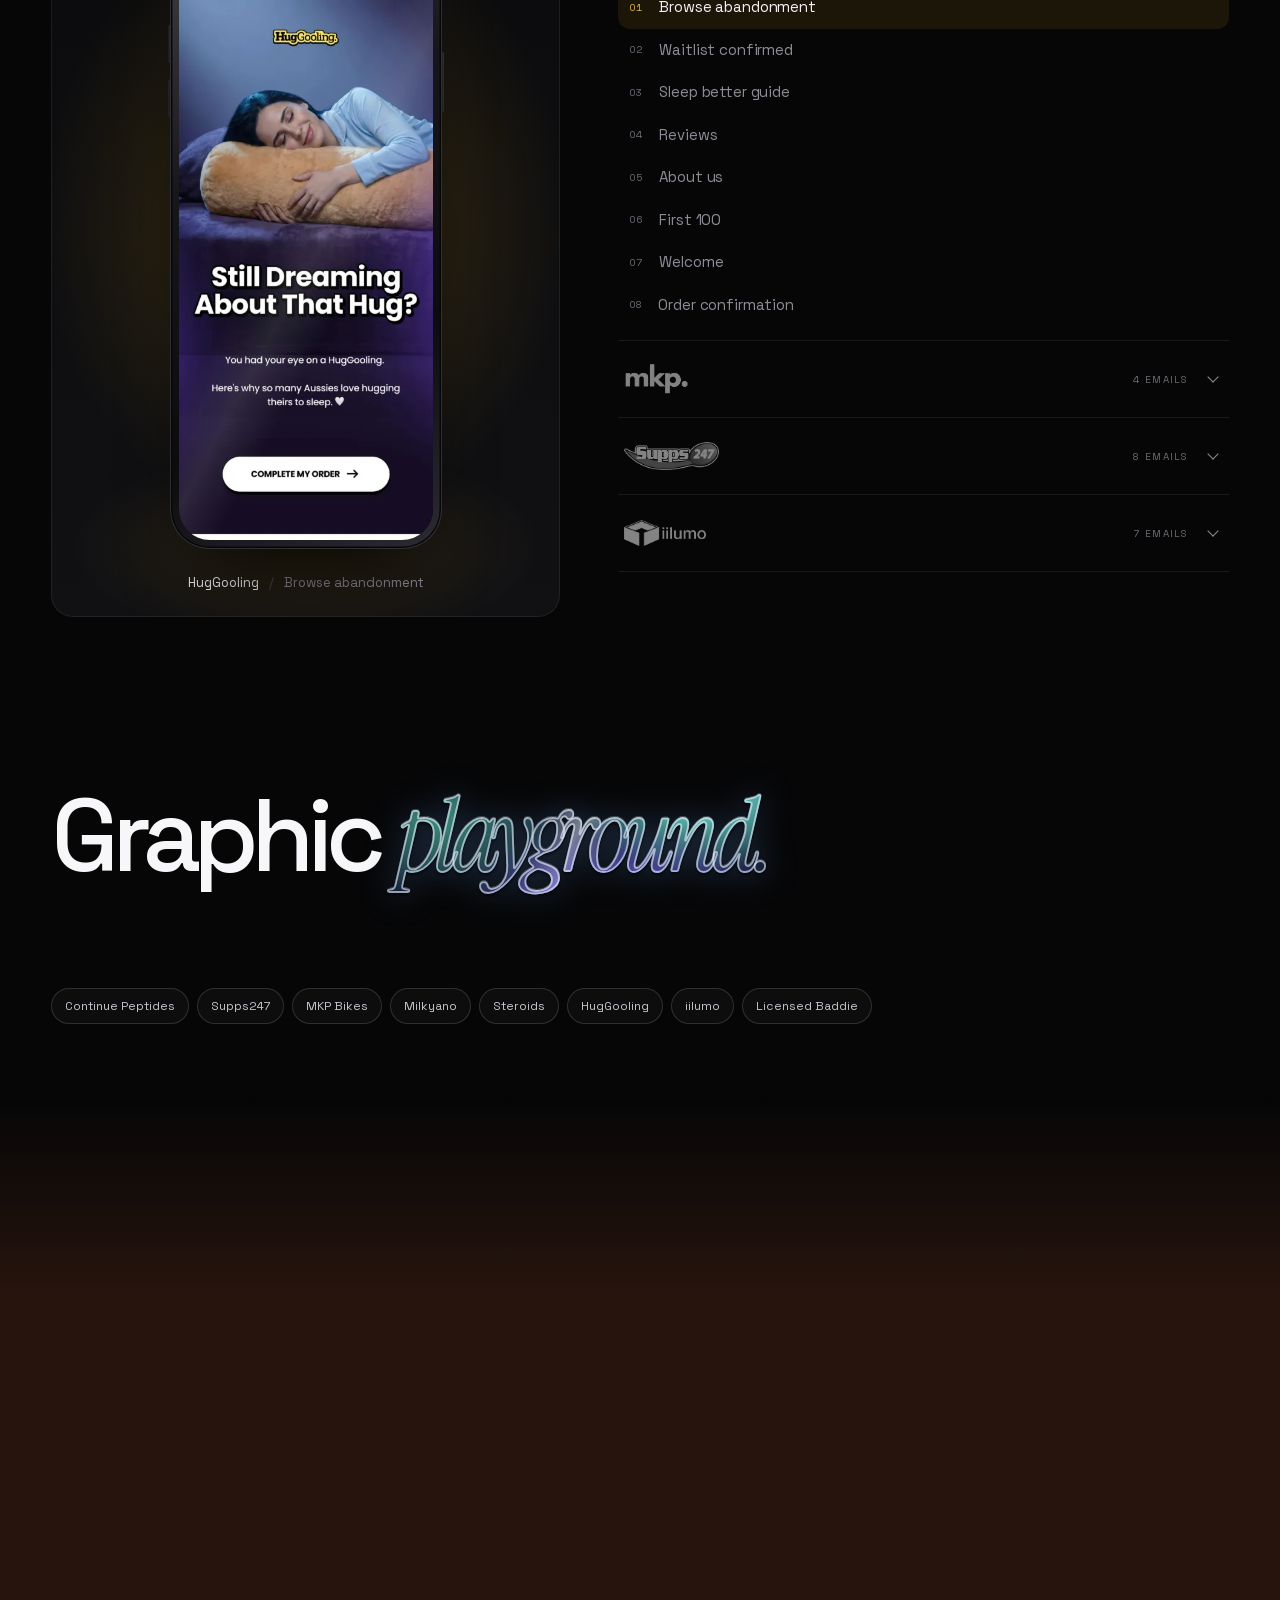
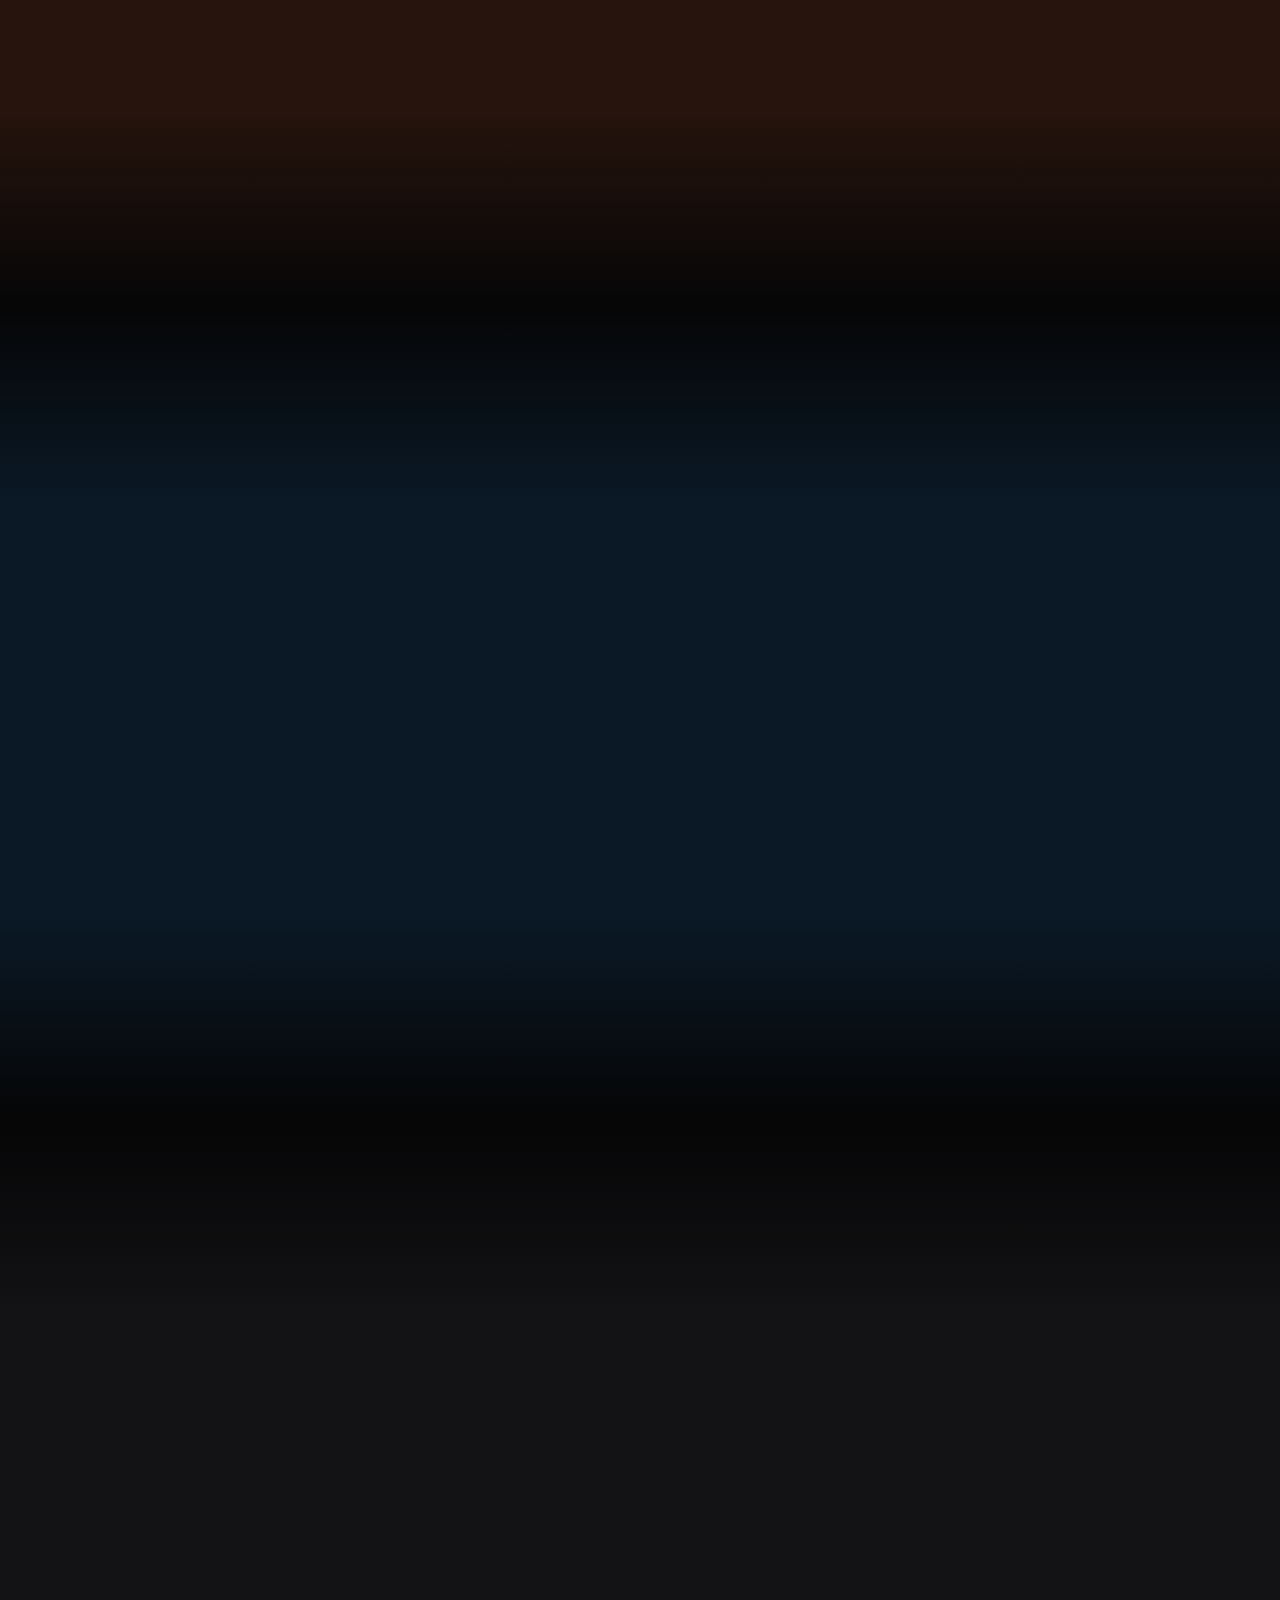
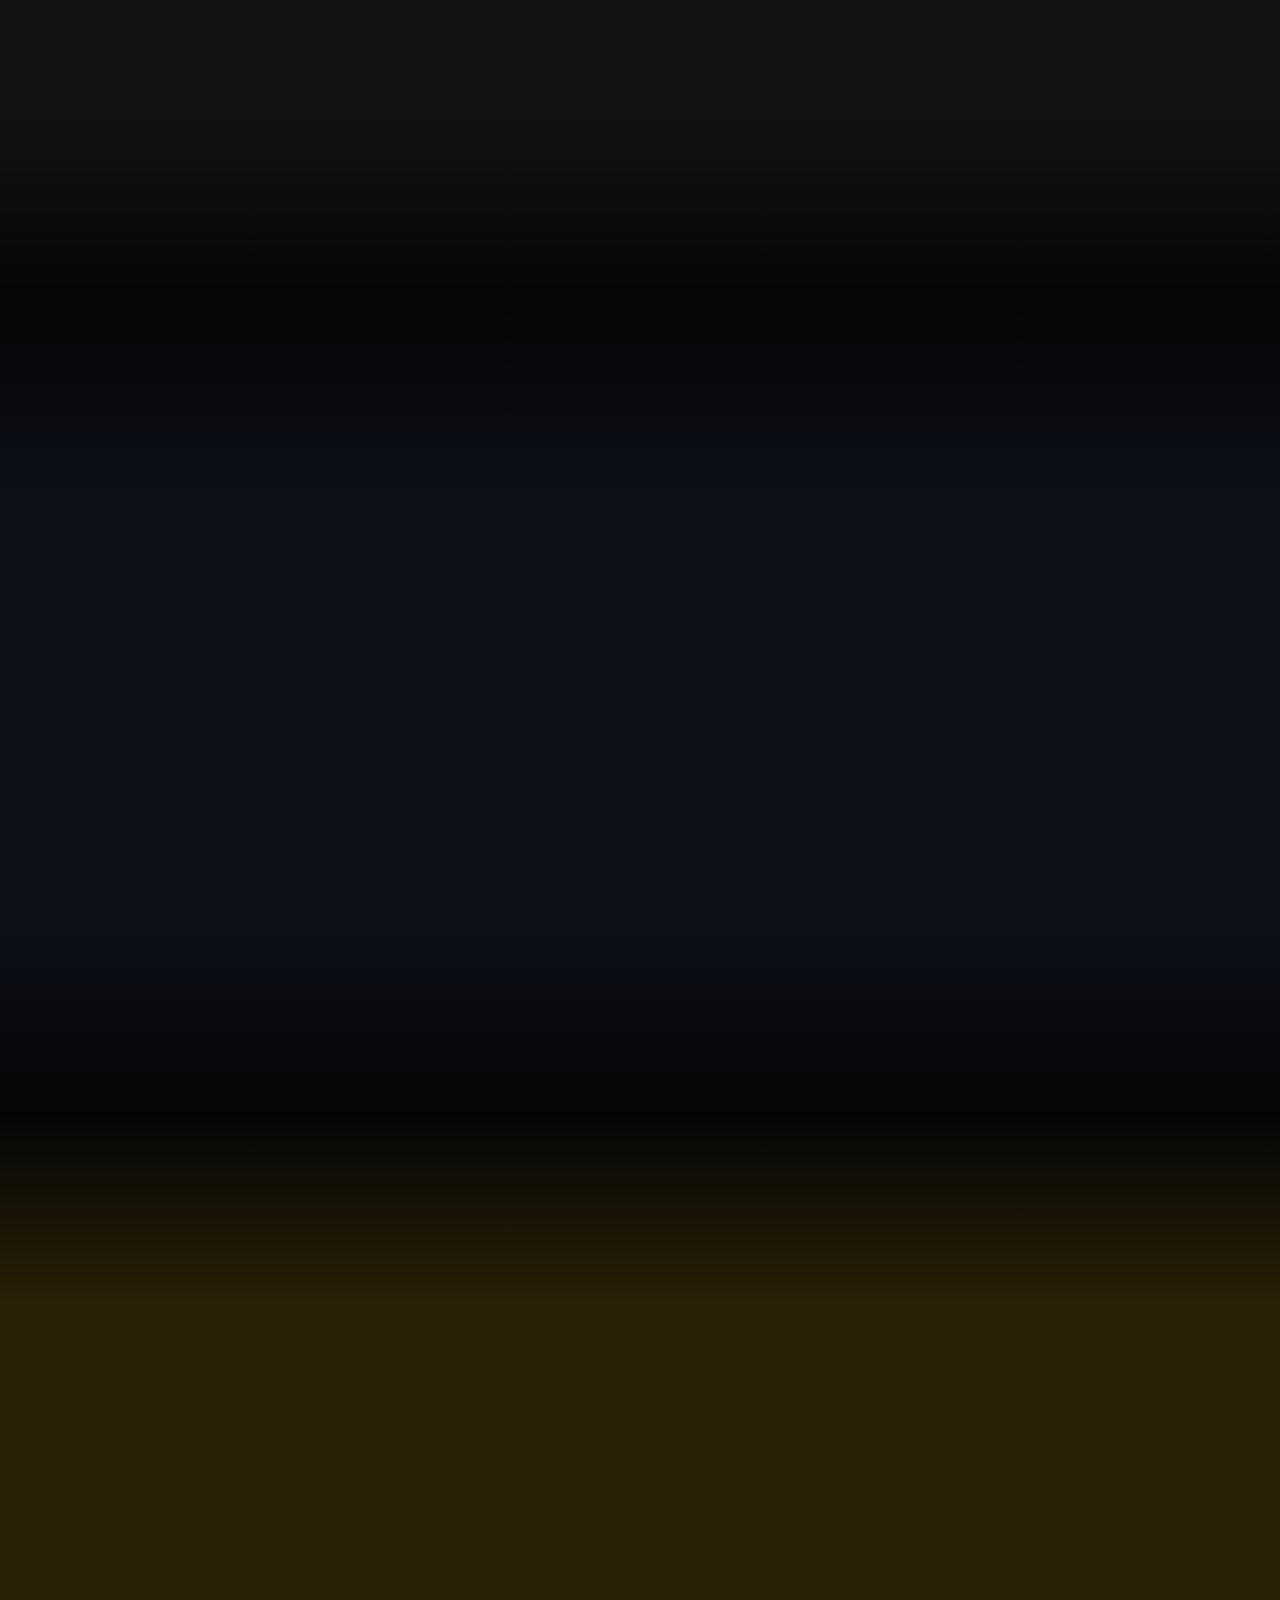
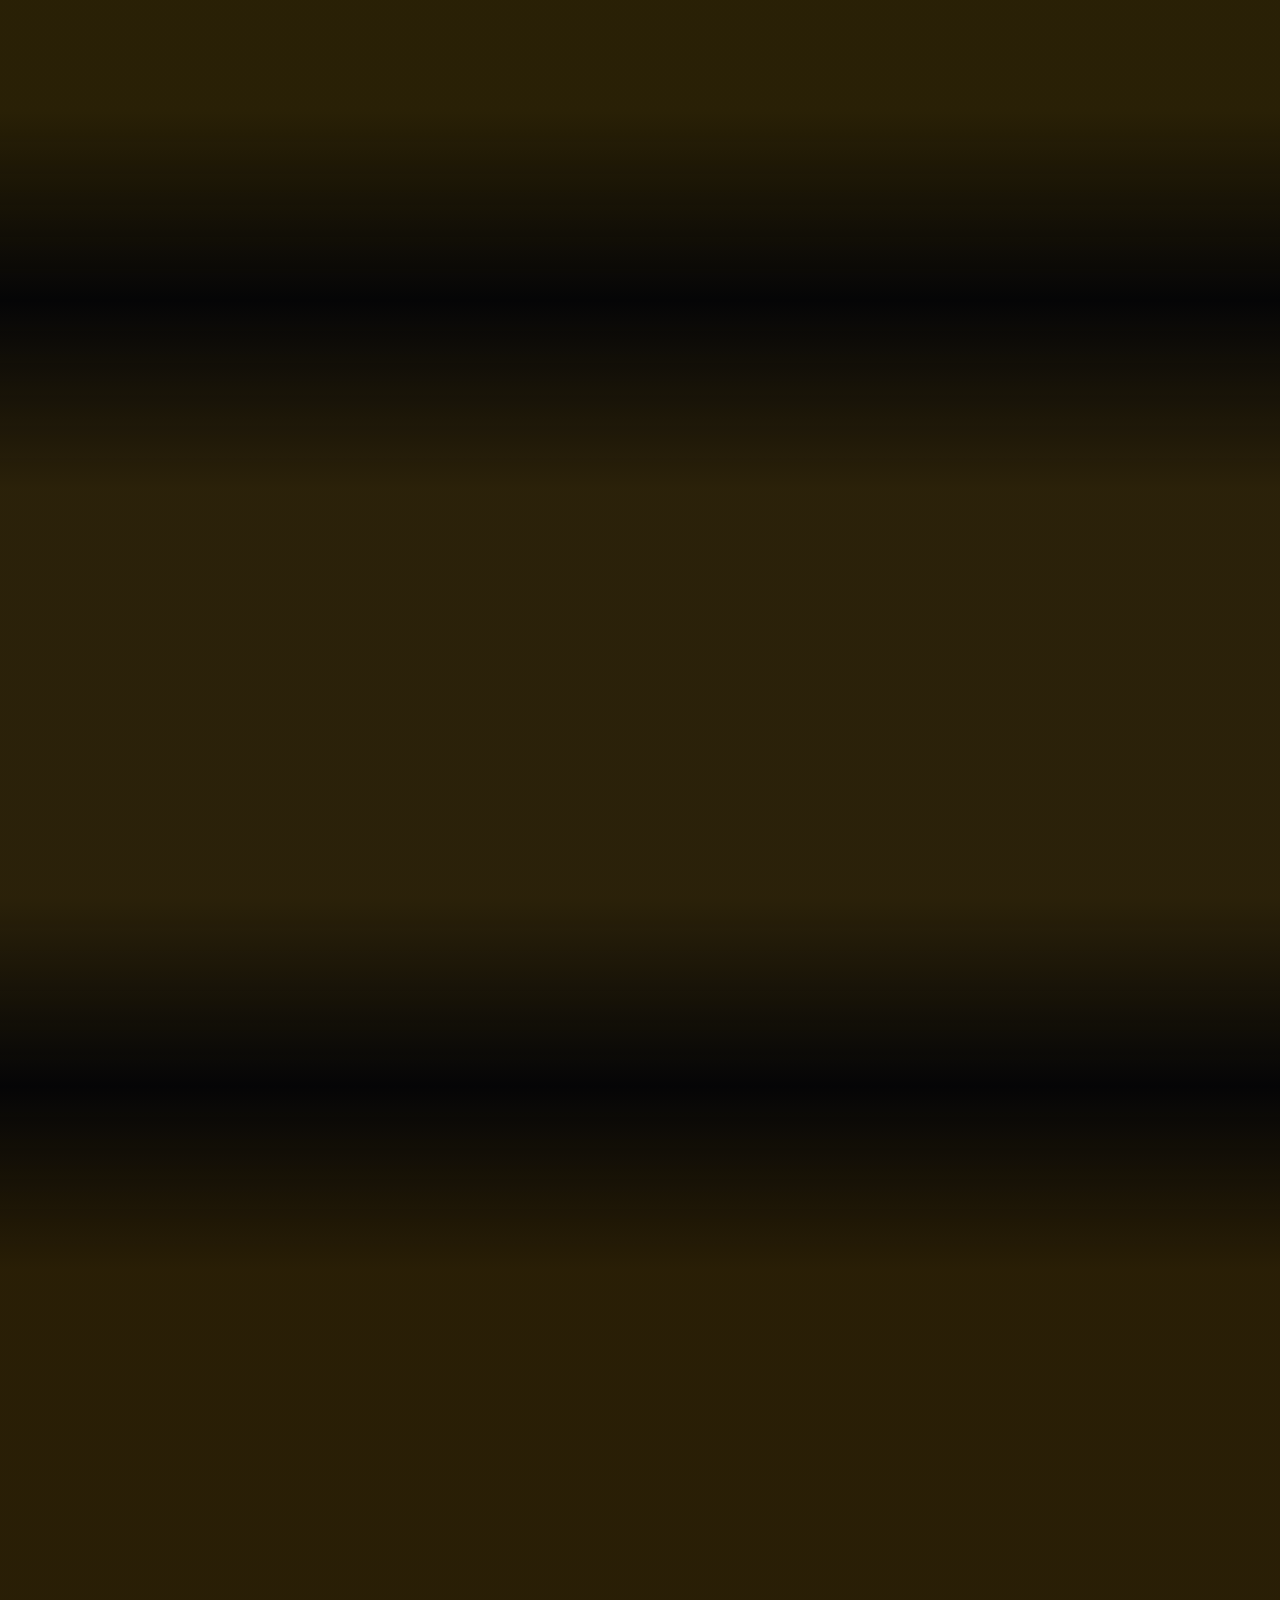
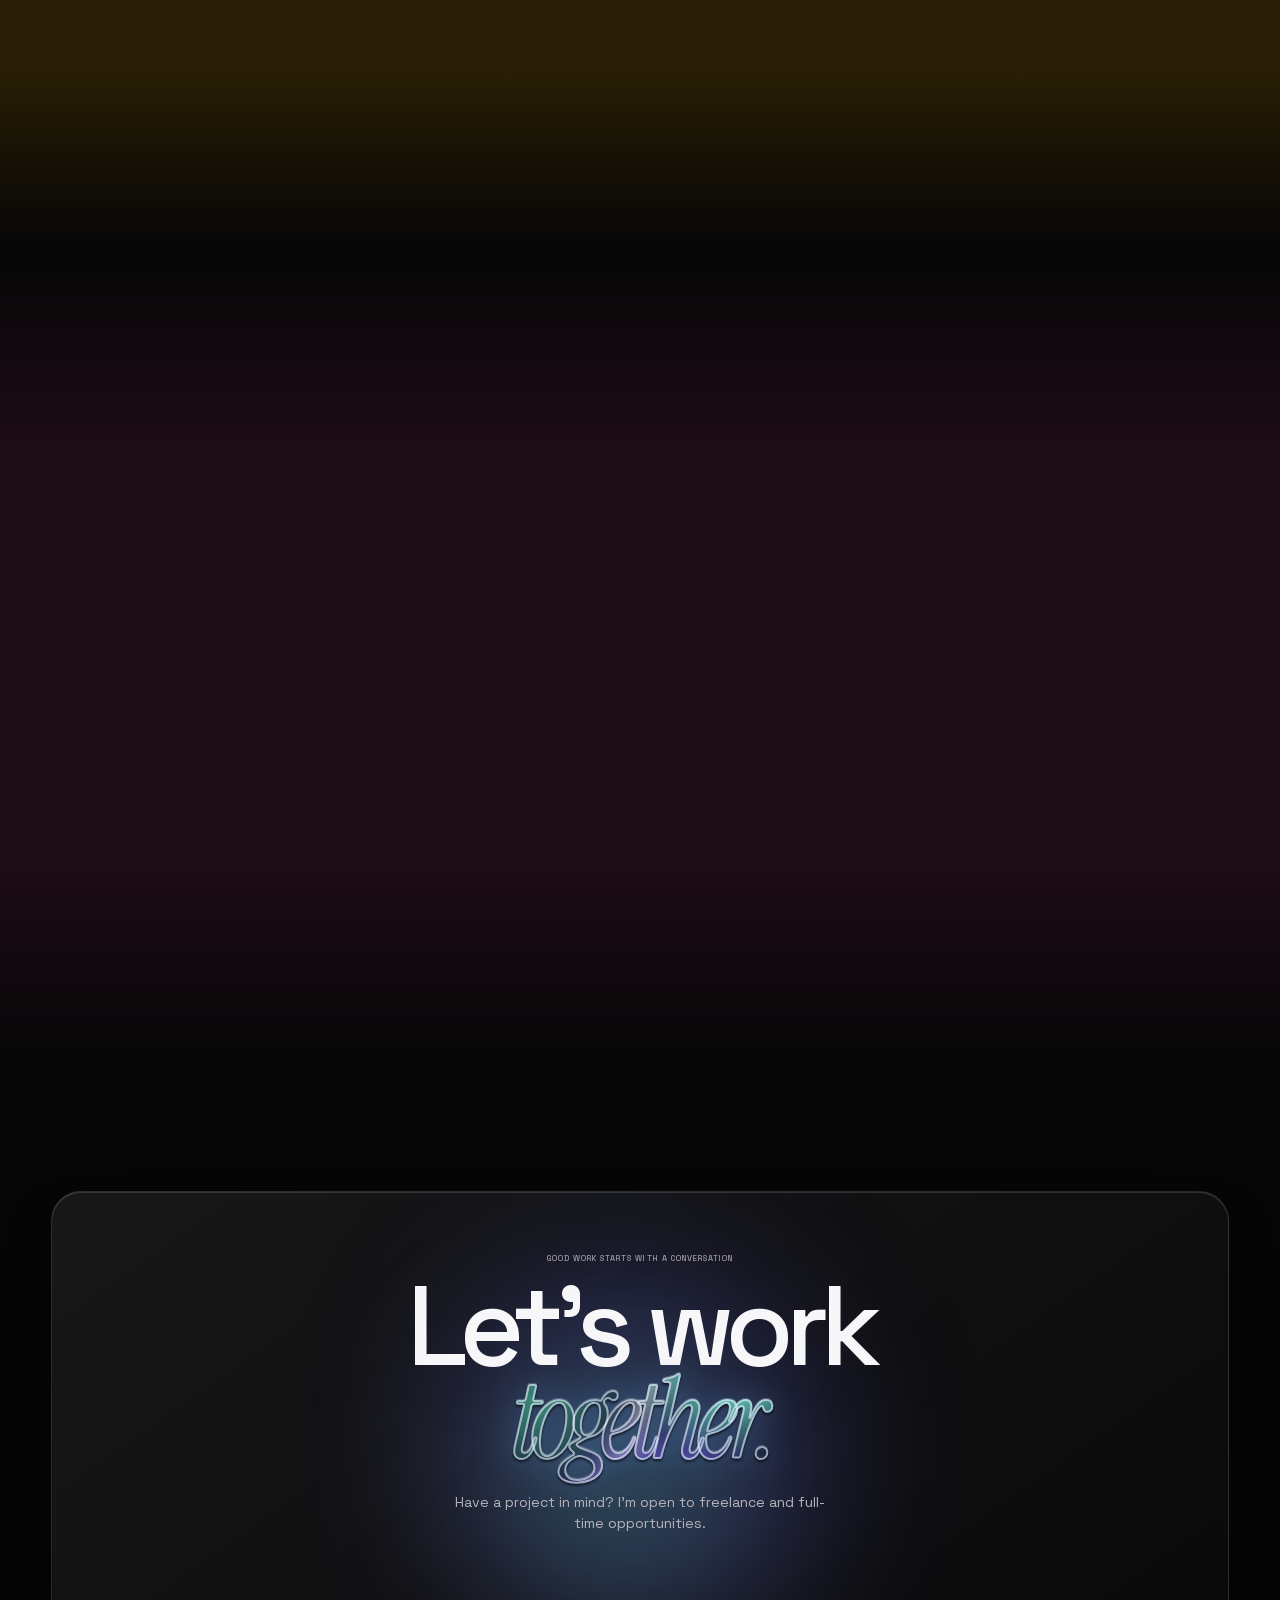
==== commit 978a2cf9: "Redesign the Email showcase, add 22 emails and lighten first load Email: one CSS phone on the left p" ====
--- a/index.html
+++ b/index.html
@@ -26,13 +26,13 @@
     <link rel="preconnect" href="https://fonts.googleapis.com" />
     <link rel="preconnect" href="https://fonts.gstatic.com" crossorigin />
     <link rel="stylesheet" media="print" onload="this.media='all'" href="https://fonts.googleapis.com/css2?family=Inter+Tight:wght@800&amp;family=Plus+Jakarta+Sans:wght@600&amp;family=Urbanist:wght@600;900&amp;display=swap&amp;text=TEROIDSPixel%26%20ProftsACM" />
-    <link rel="stylesheet" media="print" onload="this.media='all'" href="https://fonts.googleapis.com/css2?family=Inter:ital,wght@0,600;1,400;1,900&amp;family=Montserrat:wght@500;600;700&amp;family=Plus+Jakarta+Sans:wght@400;500;600;800&amp;family=Poppins:wght@300;500;600;700;800&amp;display=swap&amp;text=TEROIDSWhy%20Brandwitcopf%21ulCveFs%2CMAGPmQk.gb-60N%C2%B75%24ZVU3%25Y2J%E2%80%931L%3A9K%3F%2B4%2F7x%268X" />
-    <link rel="stylesheet" href="https://fonts.googleapis.com/css2?family=Space+Grotesk:wght@300;400;500;600&amp;family=Instrument+Serif:ital@0;1&amp;display=swap" />
+    <link rel="preload" as="font" type="font/woff2" href="assets/fonts/space-grotesk-latin.woff2" crossorigin />
+    <link rel="preload" as="font" type="font/woff2" href="assets/fonts/instrument-serif-italic-latin.woff2" crossorigin />
     <link rel="preload" as="image" href="assets/gilang-jecko-portrait.webp" fetchpriority="high" />
     <script>try { if (sessionStorage.getItem("gj-intro")) document.documentElement.classList.add("no-intro"); sessionStorage.setItem("gj-intro", "1"); } catch (e) {}</script>
-    <link rel="stylesheet" href="design-tokens.css?v=49" />
-    <link rel="stylesheet" href="styles.css?v=103" />
-    <script src="script.js?v=65" defer></script>
+    <link rel="stylesheet" href="design-tokens.css?v=50" />
+    <link rel="stylesheet" href="styles.css?v=106" />
+    <script src="script.js?v=68" defer></script>
   </head>
   <body>
     <div class="intro" aria-hidden="true"><div class="intro-mark"><svg class="intro-gj" viewBox="-13.5 -13.5 27 27" role="presentation"><defs><linearGradient id="intro-stroke" gradientUnits="userSpaceOnUse" x1="-13" y1="0" x2="13" y2="0"><stop offset="0" stop-color="#7ff3dc" /><stop offset=".4" stop-color="#63c9ff" /><stop offset=".72" stop-color="#7d8ae0" /><stop offset="1" stop-color="#a07cff" /></linearGradient></defs><path d="M -11.542 5.980 L -11.528 6.004 L -11.493 6.066 L -11.462 6.113 L -11.429 6.159 L -11.394 6.203 L -11.357 6.246 L -11.317 6.286 L -11.276 6.325 L -11.233 6.362 L -11.189 6.396 L -11.142 6.428 L -11.094 6.459 L -11.045 6.486 L -10.995 6.512 L -10.943 6.535 L -10.890 6.555 L -10.837 6.573 L -10.782 6.588 L -10.727 6.600 L -10.671 6.610 L -10.615 6.617 L -10.559 6.622 L -10.502 6.624 L -10.446 6.623 L -10.390 6.619 L -10.333 6.612 L -10.278 6.603 L -10.222 6.591 L -10.168 6.577 L -10.114 6.560 L -10.061 6.540 L -10.009 6.518 L -9.958 6.493 L -9.909 6.466 L -9.860 6.437 L -9.814 6.405 L -9.768 6.371 L -9.714 6.326 L -9.693 6.307 L -7.691 4.474 L -7.671 4.455 L -7.622 4.405 L -7.585 4.364 L -7.550 4.321 L -7.517 4.276 L -7.486 4.230 L -7.457 4.183 L -7.430 4.134 L -7.406 4.084 L -7.385 4.033 L -7.365 3.980 L -7.348 3.927 L -7.334 3.874 L -7.323 3.819 L -7.313 3.765 L -7.307 3.709 L -7.303 3.654 L -7.302 3.598 L -7.303 3.543 L -7.307 3.487 L -7.314 3.432 L -7.323 3.377 L -7.335 3.323 L -7.349 3.269 L -7.366 3.216 L -7.391 3.151 L -7.401 3.125 L -7.417 3.088 L -7.428 3.061 L -7.491 2.905 L -7.501 2.878 L -7.560 2.720 L -7.569 2.693 L -7.624 2.534 L -7.633 2.507 L -7.684 2.346 L -7.692 2.318 L -7.739 2.157 L -7.747 2.129 L -7.790 1.966 L -7.797 1.938 L -7.836 1.774 L -7.842 1.746 L -7.877 1.582 L -7.883 1.553 L -7.914 1.388 L -7.918 1.359 L -7.945 1.193 L -7.949 1.165 L -7.972 0.998 L -7.976 0.969 L -7.994 0.802 L -7.997 0.773 L -8.011 0.605 L -8.014 0.577 L -8.024 0.409 L -8.025 0.380 L -8.031 0.212 L -8.032 0.183 L -8.034 0.014 L -8.034 -0.014 L -8.032 -0.183 L -8.031 -0.212 L -8.025 -0.380 L -8.024 -0.409 L -8.014 -0.577 L -8.011 -0.605 L -7.997 -0.773 L -7.994 -0.802 L -7.976 -0.969 L -7.972 -0.998 L -7.949 -1.165 L -7.945 -1.193 L -7.918 -1.359 L -7.914 -1.388 L -7.883 -1.553 L -7.877 -1.582 L -7.842 -1.746 L -7.836 -1.774 L -7.797 -1.938 L -7.790 -1.966 L -7.747 -2.129 L -7.739 -2.157 L -7.692 -2.318 L -7.684 -2.346 L -7.633 -2.507 L -7.624 -2.534 L -7.569 -2.693 L -7.560 -2.720 L -7.501 -2.878 L -7.491 -2.905 L -7.428 -3.061 L -7.417 -3.088 L -7.351 -3.243 L -7.339 -3.269 L -7.269 -3.422 L -7.257 -3.448 L -7.183 -3.599 L -7.170 -3.625 L -7.092 -3.775 L -7.079 -3.800 L -6.998 -3.948 L -6.983 -3.973 L -6.899 -4.118 L -6.884 -4.143 L -6.795 -4.286 L -6.780 -4.310 L -6.688 -4.452 L -6.672 -4.476 L -6.577 -4.614 L -6.560 -4.638 L -6.462 -4.774 L -6.445 -4.798 L -6.343 -4.932 L -6.325 -4.954 L -6.220 -5.086 L -6.201 -5.108 L -6.093 -5.237 L -6.074 -5.259 L -5.963 -5.385 L -5.943 -5.406 L -5.829 -5.530 L -5.809 -5.550 L -5.691 -5.671 L -5.671 -5.691 L -5.550 -5.809 L -5.530 -5.829 L -5.406 -5.943 L -5.385 -5.963 L -5.259 -6.074 L -5.237 -6.093 L -5.108 -6.201 L -5.086 -6.220 L -4.954 -6.325 L -4.932 -6.343 L -4.798 -6.445 L -4.774 -6.462 L -4.638 -6.560 L -4.614 -6.577 L -4.476 -6.672 L -4.452 -6.688 L -4.310 -6.780 L -4.286 -6.795 L -4.143 -6.884 L -4.118 -6.899 L -3.973 -6.983 L -3.948 -6.998 L -3.800 -7.079 L -3.775 -7.092 L -3.625 -7.170 L -3.599 -7.183 L -3.448 -7.257 L -3.422 -7.269 L -3.269 -7.339 L -3.243 -7.351 L -3.088 -7.417 L -3.061 -7.428 L -2.905 -7.491 L -2.878 -7.501 L -2.720 -7.560 L -2.717 -7.561 L -2.673 -7.577 L -2.610 -7.602 L -2.559 -7.625 L -2.509 -7.651 L -2.461 -7.679 L -2.414 -7.709 L -2.368 -7.741 L -2.324 -7.776 L -2.282 -7.812 L -2.242 -7.851 L -2.203 -7.891 L -2.167 -7.933 L -2.132 -7.977 L -2.100 -8.022 L -2.069 -8.069 L -2.041 -8.118 L -2.016 -8.167 L -1.993 -8.218 L -1.972 -8.270 L -1.953 -8.323 L -1.938 -8.376 L -1.925 -8.430 L -1.914 -8.485 L -1.906 -8.541 L -1.901 -8.596 L -1.897 -8.666 L -1.897 -8.694 L -1.897 -11.408 L -1.897 -11.436 L -1.901 -11.506 L -1.906 -11.562 L -1.914 -11.618 L -1.925 -11.673 L -1.938 -11.728 L -1.955 -11.782 L -1.973 -11.835 L -1.994 -11.888 L -2.018 -11.939 L -2.044 -11.989 L -2.072 -12.037 L -2.103 -12.085 L -2.136 -12.130 L -2.171 -12.174 L -2.209 -12.217 L -2.248 -12.257 L -2.289 -12.296 L -2.332 -12.332 L -2.377 -12.366 L -2.423 -12.399 L -2.471 -12.429 L -2.520 -12.456 L -2.570 -12.481 L -2.622 -12.504 L -2.674 -12.525 L -2.728 -12.542 L -2.782 -12.557 L -2.837 -12.570 L -2.892 -12.580 L -2.948 -12.587 L -3.004 -12.591 L -3.061 -12.593 L -3.117 -12.592 L -3.173 -12.588 L -3.229 -12.582 L -3.285 -12.573 L -3.354 -12.558 L -3.381 -12.552 L -3.450 -12.534 L -3.457 -12.532 L -3.478 -12.526 L -3.485 -12.524 L -3.756 -12.445 L -3.763 -12.443 L -3.784 -12.437 L -3.791 -12.435 L -4.061 -12.349 L -4.068 -12.347 L -4.088 -12.340 L -4.095 -12.338 L -4.363 -12.246 L -4.369 -12.244 L -4.390 -12.236 L -4.396 -12.234 L -4.662 -12.135 L -4.669 -12.133 L -4.689 -12.125 L -4.695 -12.122 L -4.958 -12.017 L -4.965 -12.014 L -4.985 -12.006 L -4.991 -12.003 L -5.252 -11.892 L -5.258 -11.889 L -5.278 -11.880 L -5.284 -11.877 L -5.542 -11.759 L -5.548 -11.756 L -5.568 -11.747 L -5.574 -11.744 L -5.829 -11.620 L -5.835 -11.617 L -5.855 -11.607 L -5.861 -11.604 L -6.112 -11.473 L -6.119 -11.470 L -6.138 -11.460 L -6.144 -11.456 L -6.392 -11.320 L -6.398 -11.316 L -6.417 -11.306 L -6.423 -11.302 L -6.668 -11.160 L -6.674 -11.156 L -6.692 -11.145 L -6.699 -11.141 L -6.940 -10.993 L -6.946 -10.989 L -6.964 -10.977 L -6.970 -10.973 L -7.207 -10.819 L -7.213 -10.815 L -7.231 -10.803 L -7.237 -10.799 L -7.471 -10.639 L -7.477 -10.635 L -7.494 -10.622 L -7.500 -10.618 L -7.730 -10.452 L -7.735 -10.448 L -7.753 -10.435 L -7.758 -10.431 L -7.984 -10.259 L -7.989 -10.255 L -8.006 -10.242 L -8.012 -10.237 L -8.233 -10.060 L -8.239 -10.056 L -8.255 -10.042 L -8.261 -10.038 L -8.477 -9.855 L -8.483 -9.851 L -8.499 -9.837 L -8.505 -9.832 L -8.717 -9.644 L -8.722 -9.639 L -8.738 -9.625 L -8.743 -9.620 L -8.951 -9.427 L -8.956 -9.423 L -8.972 -9.408 L -8.977 -9.403 L -9.180 -9.205 L -9.185 -9.200 L -9.200 -9.185 L -9.205 -9.180 L -9.403 -8.977 L -9.408 -8.972 L -9.423 -8.956 L -9.427 -8.951 L -9.620 -8.743 L -9.625 -8.738 L -9.639 -8.722 L -9.644 -8.717 L -9.832 -8.505 L -9.837 -8.499 L -9.851 -8.483 L -9.855 -8.477 L -10.038 -8.261 L -10.042 -8.255 L -10.056 -8.239 L -10.060 -8.233 L -10.237 -8.012 L -10.242 -8.006 L -10.255 -7.989 L -10.259 -7.984 L -10.431 -7.758 L -10.435 -7.753 L -10.448 -7.735 L -10.452 -7.730 L -10.618 -7.500 L -10.622 -7.494 L -10.635 -7.477 L -10.639 -7.471 L -10.799 -7.237 L -10.803 -7.231 L -10.815 -7.213 L -10.819 -7.207 L -10.973 -6.970 L -10.977 -6.964 L -10.989 -6.946 L -10.993 -6.940 L -11.141 -6.699 L -11.145 -6.692 L -11.156 -6.674 L -11.160 -6.668 L -11.302 -6.423 L -11.306 -6.417 L -11.316 -6.398 L -11.320 -6.392 L -11.456 -6.144 L -11.460 -6.138 L -11.470 -6.119 L -11.473 -6.112 L -11.604 -5.861 L -11.607 -5.855 L -11.617 -5.835 L -11.620 -5.829 L -11.744 -5.574 L -11.747 -5.568 L -11.756 -5.548 L -11.759 -5.542 L -11.877 -5.284 L -11.880 -5.278 L -11.889 -5.258 L -11.892 -5.252 L -12.003 -4.991 L -12.006 -4.985 L -12.014 -4.965 L -12.017 -4.958 L -12.122 -4.695 L -12.125 -4.689 L -12.133 -4.669 L -12.135 -4.662 L -12.234 -4.396 L -12.236 -4.390 L -12.244 -4.369 L -12.246 -4.363 L -12.338 -4.095 L -12.340 -4.088 L -12.347 -4.068 L -12.349 -4.061 L -12.435 -3.791 L -12.437 -3.784 L -12.443 -3.763 L -12.445 -3.756 L -12.524 -3.485 L -12.526 -3.478 L -12.532 -3.457 L -12.534 -3.450 L -12.606 -3.176 L -12.608 -3.169 L -12.613 -3.148 L -12.615 -3.141 L -12.680 -2.866 L -12.682 -2.859 L -12.686 -2.838 L -12.688 -2.831 L -12.746 -2.554 L -12.748 -2.547 L -12.752 -2.526 L -12.754 -2.518 L -12.805 -2.240 L -12.807 -2.233 L -12.810 -2.212 L -12.811 -2.205 L -12.856 -1.925 L -12.858 -1.918 L -12.861 -1.897 L -12.862 -1.890 L -12.900 -1.609 L -12.901 -1.602 L -12.903 -1.581 L -12.904 -1.573 L -12.935 -1.292 L -12.936 -1.285 L -12.938 -1.263 L -12.939 -1.256 L -12.963 -0.974 L -12.964 -0.967 L -12.965 -0.946 L -12.966 -0.938 L -12.983 -0.656 L -12.984 -0.649 L -12.985 -0.627 L -12.985 -0.620 L -12.995 -0.337 L -12.996 -0.330 L -12.996 -0.308 L -12.996 -0.301 L -13.000 -0.018 L -13.000 -0.011 L -13.000 0.011 L -13.000 0.018 L -12.996 0.301 L -12.996 0.308 L -12.996 0.330 L -12.995 0.337 L -12.985 0.620 L -12.985 0.627 L -12.984 0.649 L -12.983 0.656 L -12.966 0.938 L -12.965 0.946 L -12.964 0.967 L -12.963 0.974 L -12.939 1.256 L -12.938 1.263 L -12.936 1.285 L -12.935 1.292 L -12.904 1.573 L -12.903 1.581 L -12.901 1.602 L -12.900 1.609 L -12.862 1.890 L -12.861 1.897 L -12.858 1.918 L -12.856 1.925 L -12.811 2.205 L -12.810 2.212 L -12.807 2.233 L -12.805 2.240 L -12.754 2.518 L -12.752 2.526 L -12.748 2.547 L -12.746 2.554 L -12.688 2.831 L -12.686 2.838 L -12.682 2.859 L -12.680 2.866 L -12.615 3.141 L -12.613 3.148 L -12.608 3.169 L -12.606 3.176 L -12.534 3.450 L -12.532 3.457 L -12.526 3.478 L -12.524 3.485 L -12.445 3.756 L -12.443 3.763 L -12.437 3.784 L -12.435 3.791 L -12.349 4.061 L -12.347 4.068 L -12.340 4.088 L -12.338 4.095 L -12.246 4.363 L -12.244 4.369 L -12.236 4.390 L -12.234 4.396 L -12.135 4.662 L -12.133 4.669 L -12.125 4.689 L -12.122 4.695 L -12.017 4.958 L -12.014 4.965 L -12.006 4.985 L -12.003 4.991 L -11.892 5.252 L -11.889 5.258 L -11.880 5.278 L -11.877 5.284 L -11.759 5.542 L -11.756 5.548 L -11.747 5.568 L -11.744 5.574 L -11.620 5.829 L -11.617 5.835 L -11.607 5.855 L -11.604 5.861 Z" pathLength="1" /><path d="M -8.667 7.940 L -8.688 7.960 L -8.739 8.011 L -8.777 8.054 L -8.814 8.099 L -8.848 8.146 L -8.880 8.194 L -8.909 8.244 L -8.936 8.295 L -8.960 8.347 L -8.982 8.401 L -9.001 8.455 L -9.017 8.510 L -9.031 8.566 L -9.042 8.623 L -9.050 8.680 L -9.055 8.738 L -9.057 8.795 L -9.057 8.853 L -9.053 8.911 L -9.047 8.968 L -9.038 9.025 L -9.026 9.082 L -9.012 9.138 L -8.994 9.193 L -8.974 9.247 L -8.952 9.300 L -8.926 9.352 L -8.899 9.402 L -8.869 9.452 L -8.836 9.499 L -8.801 9.545 L -8.764 9.589 L -8.725 9.632 L -8.673 9.682 L -8.652 9.702 L -8.505 9.832 L -8.499 9.837 L -8.483 9.851 L -8.477 9.855 L -8.261 10.038 L -8.255 10.042 L -8.239 10.056 L -8.233 10.060 L -8.012 10.237 L -8.006 10.242 L -7.989 10.255 L -7.984 10.259 L -7.758 10.431 L -7.753 10.435 L -7.735 10.448 L -7.730 10.452 L -7.500 10.618 L -7.494 10.622 L -7.477 10.635 L -7.471 10.639 L -7.237 10.799 L -7.231 10.803 L -7.213 10.815 L -7.207 10.819 L -6.970 10.973 L -6.964 10.977 L -6.946 10.989 L -6.940 10.993 L -6.699 11.141 L -6.692 11.145 L -6.674 11.156 L -6.668 11.160 L -6.423 11.302 L -6.417 11.306 L -6.398 11.316 L -6.392 11.320 L -6.144 11.456 L -6.138 11.460 L -6.119 11.470 L -6.112 11.473 L -5.861 11.604 L -5.855 11.607 L -5.835 11.617 L -5.829 11.620 L -5.574 11.744 L -5.568 11.747 L -5.548 11.756 L -5.542 11.759 L -5.284 11.877 L -5.278 11.880 L -5.258 11.889 L -5.252 11.892 L -4.991 12.003 L -4.985 12.006 L -4.965 12.014 L -4.958 12.017 L -4.695 12.122 L -4.689 12.125 L -4.669 12.133 L -4.662 12.135 L -4.396 12.234 L -4.390 12.236 L -4.369 12.244 L -4.363 12.246 L -4.095 12.338 L -4.088 12.340 L -4.068 12.347 L -4.061 12.349 L -3.791 12.435 L -3.784 12.437 L -3.763 12.443 L -3.756 12.445 L -3.485 12.524 L -3.478 12.526 L -3.457 12.532 L -3.450 12.534 L -3.176 12.606 L -3.169 12.608 L -3.148 12.613 L -3.141 12.615 L -2.866 12.680 L -2.859 12.682 L -2.838 12.686 L -2.831 12.688 L -2.554 12.746 L -2.547 12.748 L -2.526 12.752 L -2.518 12.754 L -2.240 12.805 L -2.233 12.807 L -2.212 12.810 L -2.205 12.811 L -1.925 12.856 L -1.918 12.858 L -1.897 12.861 L -1.890 12.862 L -1.609 12.900 L -1.602 12.901 L -1.581 12.903 L -1.573 12.904 L -1.292 12.935 L -1.285 12.936 L -1.263 12.938 L -1.256 12.939 L -0.974 12.963 L -0.967 12.964 L -0.946 12.965 L -0.938 12.966 L -0.656 12.983 L -0.649 12.984 L -0.627 12.985 L -0.620 12.985 L -0.337 12.995 L -0.330 12.996 L -0.308 12.996 L -0.301 12.996 L -0.018 13.000 L -0.011 13.000 L 0.011 13.000 L 0.018 13.000 L 0.301 12.996 L 0.308 12.996 L 0.330 12.996 L 0.337 12.995 L 0.620 12.985 L 0.627 12.985 L 0.649 12.984 L 0.656 12.983 L 0.938 12.966 L 0.946 12.965 L 0.967 12.964 L 0.974 12.963 L 1.256 12.939 L 1.263 12.938 L 1.285 12.936 L 1.292 12.935 L 1.573 12.904 L 1.581 12.903 L 1.602 12.901 L 1.609 12.900 L 1.890 12.862 L 1.897 12.861 L 1.918 12.858 L 1.925 12.856 L 2.205 12.811 L 2.212 12.810 L 2.233 12.807 L 2.240 12.805 L 2.518 12.754 L 2.526 12.752 L 2.547 12.748 L 2.554 12.746 L 2.831 12.688 L 2.838 12.686 L 2.859 12.682 L 2.866 12.680 L 3.141 12.615 L 3.148 12.613 L 3.169 12.608 L 3.176 12.606 L 3.450 12.534 L 3.457 12.532 L 3.478 12.526 L 3.485 12.524 L 3.756 12.445 L 3.763 12.443 L 3.784 12.437 L 3.791 12.435 L 4.061 12.349 L 4.068 12.347 L 4.088 12.340 L 4.095 12.338 L 4.363 12.246 L 4.369 12.244 L 4.390 12.236 L 4.396 12.234 L 4.662 12.135 L 4.669 12.133 L 4.689 12.125 L 4.695 12.122 L 4.958 12.017 L 4.965 12.014 L 4.985 12.006 L 4.991 12.003 L 5.252 11.892 L 5.258 11.889 L 5.278 11.880 L 5.284 11.877 L 5.542 11.759 L 5.548 11.756 L 5.568 11.747 L 5.574 11.744 L 5.829 11.620 L 5.835 11.617 L 5.855 11.607 L 5.861 11.604 L 6.112 11.473 L 6.119 11.470 L 6.138 11.460 L 6.144 11.456 L 6.392 11.320 L 6.398 11.316 L 6.417 11.306 L 6.423 11.302 L 6.668 11.160 L 6.674 11.156 L 6.692 11.145 L 6.699 11.141 L 6.940 10.993 L 6.946 10.989 L 6.964 10.977 L 6.970 10.973 L 7.207 10.819 L 7.213 10.815 L 7.231 10.803 L 7.237 10.799 L 7.471 10.639 L 7.477 10.635 L 7.494 10.622 L 7.500 10.618 L 7.730 10.452 L 7.735 10.448 L 7.753 10.435 L 7.758 10.431 L 7.984 10.259 L 7.989 10.255 L 8.006 10.242 L 8.012 10.237 L 8.233 10.060 L 8.239 10.056 L 8.255 10.042 L 8.261 10.038 L 8.477 9.855 L 8.483 9.851 L 8.499 9.837 L 8.505 9.832 L 8.717 9.644 L 8.722 9.639 L 8.738 9.625 L 8.743 9.620 L 8.951 9.427 L 8.956 9.423 L 8.972 9.408 L 8.977 9.403 L 9.180 9.205 L 9.185 9.200 L 9.200 9.185 L 9.205 9.180 L 9.403 8.977 L 9.408 8.972 L 9.423 8.956 L 9.427 8.951 L 9.620 8.743 L 9.625 8.738 L 9.639 8.722 L 9.644 8.717 L 9.832 8.505 L 9.837 8.499 L 9.851 8.483 L 9.855 8.477 L 10.038 8.261 L 10.042 8.255 L 10.056 8.239 L 10.060 8.233 L 10.237 8.012 L 10.242 8.006 L 10.255 7.989 L 10.259 7.984 L 10.431 7.758 L 10.435 7.753 L 10.448 7.735 L 10.452 7.730 L 10.618 7.500 L 10.622 7.494 L 10.635 7.477 L 10.639 7.471 L 10.799 7.237 L 10.803 7.231 L 10.815 7.213 L 10.819 7.207 L 10.973 6.970 L 10.977 6.964 L 10.989 6.946 L 10.993 6.940 L 11.141 6.699 L 11.145 6.692 L 11.156 6.674 L 11.160 6.668 L 11.302 6.423 L 11.306 6.417 L 11.316 6.398 L 11.320 6.392 L 11.456 6.144 L 11.460 6.138 L 11.470 6.119 L 11.473 6.112 L 11.604 5.861 L 11.607 5.855 L 11.617 5.835 L 11.620 5.829 L 11.744 5.574 L 11.747 5.568 L 11.756 5.548 L 11.759 5.542 L 11.877 5.284 L 11.880 5.278 L 11.889 5.258 L 11.892 5.252 L 12.003 4.991 L 12.006 4.985 L 12.014 4.965 L 12.017 4.958 L 12.122 4.695 L 12.125 4.689 L 12.133 4.669 L 12.135 4.662 L 12.234 4.396 L 12.236 4.390 L 12.244 4.369 L 12.246 4.363 L 12.338 4.095 L 12.340 4.088 L 12.347 4.068 L 12.349 4.061 L 12.435 3.791 L 12.437 3.784 L 12.443 3.763 L 12.445 3.756 L 12.524 3.485 L 12.526 3.478 L 12.532 3.457 L 12.534 3.450 L 12.606 3.176 L 12.608 3.169 L 12.613 3.148 L 12.615 3.141 L 12.680 2.866 L 12.682 2.859 L 12.686 2.838 L 12.688 2.831 L 12.746 2.554 L 12.748 2.547 L 12.752 2.526 L 12.754 2.518 L 12.758 2.493 L 12.760 2.483 L 12.778 2.391 L 12.781 2.374 L 12.807 2.232 L 12.809 2.218 L 12.833 2.075 L 12.836 2.061 L 12.858 1.917 L 12.860 1.903 L 12.880 1.760 L 12.882 1.745 L 12.901 1.601 L 12.903 1.587 L 12.920 1.443 L 12.921 1.429 L 12.936 1.284 L 12.938 1.270 L 12.951 1.125 L 12.952 1.111 L 12.964 0.966 L 12.965 0.952 L 12.975 0.807 L 12.976 0.793 L 12.984 0.648 L 12.985 0.634 L 12.991 0.489 L 12.991 0.474 L 12.996 0.329 L 12.996 0.315 L 12.999 0.170 L 12.999 0.155 L 13.000 0.010 L 13.000 -0.004 L 12.999 -0.149 L 12.999 -0.164 L 12.996 -0.309 L 12.996 -0.323 L 12.992 -0.468 L 12.991 -0.483 L 12.985 -0.628 L 12.984 -0.642 L 12.976 -0.787 L 12.975 -0.801 L 12.965 -0.946 L 12.964 -0.961 L 12.953 -1.105 L 12.952 -1.120 L 12.938 -1.264 L 12.937 -1.278 L 12.922 -1.423 L 12.921 -1.434 L 12.917 -1.461 L 12.905 -1.531 L 12.893 -1.586 L 12.878 -1.641 L 12.861 -1.695 L 12.841 -1.748 L 12.819 -1.801 L 12.794 -1.852 L 12.766 -1.901 L 12.736 -1.950 L 12.704 -1.996 L 12.670 -2.042 L 12.633 -2.085 L 12.595 -2.127 L 12.554 -2.166 L 12.512 -2.204 L 12.468 -2.240 L 12.422 -2.273 L 12.374 -2.304 L 12.326 -2.333 L 12.275 -2.360 L 12.224 -2.384 L 12.171 -2.405 L 12.118 -2.424 L 12.063 -2.440 L 12.008 -2.454 L 11.953 -2.465 L 11.896 -2.473 L 11.840 -2.479 L 11.769 -2.482 L 11.741 -2.483 L 8.602 -2.483 L 8.489 -2.488 L 8.378 -2.505 L 8.268 -2.532 L 8.161 -2.569 L 8.058 -2.617 L 7.961 -2.674 L 7.869 -2.741 L 7.784 -2.815 L 7.707 -2.898 L 7.638 -2.988 L 7.579 -3.084 L 7.528 -3.186 L 7.488 -3.291 L 7.458 -3.400 L 7.439 -3.512 L 7.431 -3.625 L 7.433 -3.738 L 7.447 -3.850 L 7.471 -3.961 L 7.506 -4.068 L 7.551 -4.172 L 7.605 -4.271 L 10.057 -8.238 L 11.887 -11.199 L 11.902 -11.224 L 11.936 -11.286 L 11.961 -11.337 L 11.983 -11.388 L 12.003 -11.441 L 12.020 -11.495 L 12.035 -11.550 L 12.047 -11.605 L 12.057 -11.661 L 12.063 -11.717 L 12.067 -11.773 L 12.069 -11.830 L 12.067 -11.886 L 12.063 -11.943 L 12.056 -11.999 L 12.047 -12.054 L 12.034 -12.110 L 12.019 -12.164 L 12.002 -12.218 L 11.982 -12.271 L 11.959 -12.323 L 11.934 -12.373 L 11.906 -12.423 L 11.877 -12.471 L 11.844 -12.517 L 11.810 -12.562 L 11.773 -12.605 L 11.735 -12.647 L 11.694 -12.686 L 11.652 -12.724 L 11.608 -12.759 L 11.562 -12.792 L 11.515 -12.823 L 11.466 -12.852 L 11.416 -12.878 L 11.365 -12.902 L 11.312 -12.923 L 11.259 -12.942 L 11.205 -12.958 L 11.150 -12.971 L 11.094 -12.982 L 11.039 -12.990 L 10.982 -12.996 L 10.912 -12.999 L 10.883 -13.000 L 1.187 -13.000 L 1.158 -12.999 L 1.086 -12.996 L 1.029 -12.990 L 0.972 -12.982 L 0.916 -12.970 L 0.860 -12.957 L 0.805 -12.940 L 0.751 -12.920 L 0.698 -12.898 L 0.646 -12.874 L 0.595 -12.847 L 0.546 -12.817 L 0.498 -12.785 L 0.452 -12.751 L 0.407 -12.715 L 0.365 -12.676 L 0.324 -12.635 L 0.285 -12.593 L 0.249 -12.548 L 0.215 -12.502 L 0.183 -12.454 L 0.153 -12.405 L 0.126 -12.354 L 0.102 -12.302 L 0.080 -12.249 L 0.060 -12.195 L 0.043 -12.140 L 0.030 -12.084 L 0.018 -12.028 L 0.010 -11.971 L 0.004 -11.914 L 0.001 -11.842 L 0.000 -11.813 L 0.000 -9.221 L 0.001 -9.192 L 0.004 -9.120 L 0.010 -9.063 L 0.018 -9.006 L 0.030 -8.950 L 0.043 -8.894 L 0.060 -8.839 L 0.080 -8.785 L 0.102 -8.732 L 0.126 -8.680 L 0.153 -8.629 L 0.183 -8.580 L 0.215 -8.532 L 0.249 -8.486 L 0.285 -8.442 L 0.324 -8.399 L 0.365 -8.358 L 0.407 -8.320 L 0.452 -8.283 L 0.498 -8.249 L 0.546 -8.217 L 0.595 -8.188 L 0.646 -8.161 L 0.698 -8.136 L 0.751 -8.114 L 0.805 -8.095 L 0.860 -8.078 L 0.916 -8.064 L 0.972 -8.053 L 1.029 -8.044 L 1.086 -8.039 L 1.158 -8.035 L 1.187 -8.034 L 1.991 -8.034 L 2.104 -8.029 L 2.216 -8.013 L 2.326 -7.986 L 2.433 -7.948 L 2.535 -7.900 L 2.633 -7.843 L 2.725 -7.777 L 2.809 -7.702 L 2.887 -7.619 L 2.955 -7.529 L 3.015 -7.433 L 3.065 -7.332 L 3.106 -7.226 L 3.136 -7.117 L 3.155 -7.005 L 3.163 -6.892 L 3.161 -6.779 L 3.147 -6.667 L 3.123 -6.556 L 3.088 -6.449 L 3.043 -6.345 L 2.988 -6.246 L 0.663 -2.483 L -1.293 0.682 L -1.308 0.707 L -1.342 0.769 L -1.367 0.819 L -1.389 0.871 L -1.409 0.924 L -1.427 0.978 L -1.441 1.032 L -1.454 1.088 L -1.463 1.143 L -1.470 1.200 L -1.474 1.256 L -1.475 1.313 L -1.473 1.369 L -1.469 1.425 L -1.462 1.482 L -1.453 1.537 L -1.441 1.592 L -1.426 1.647 L -1.408 1.701 L -1.388 1.754 L -1.365 1.805 L -1.340 1.856 L -1.313 1.905 L -1.283 1.953 L -1.251 2.000 L -1.216 2.045 L -1.180 2.088 L -1.141 2.129 L -1.101 2.169 L -1.058 2.206 L -1.014 2.242 L -0.968 2.275 L -0.921 2.306 L -0.872 2.334 L -0.822 2.361 L -0.771 2.385 L -0.719 2.406 L -0.665 2.425 L -0.611 2.441 L -0.556 2.454 L -0.501 2.465 L -0.445 2.473 L -0.389 2.479 L -0.318 2.482 L -0.290 2.483 L 5.808 2.483 L 5.920 2.488 L 6.032 2.505 L 6.142 2.532 L 6.249 2.569 L 6.351 2.617 L 6.449 2.674 L 6.540 2.740 L 6.625 2.815 L 6.702 2.898 L 6.771 2.988 L 6.831 3.083 L 6.881 3.185 L 6.922 3.290 L 6.952 3.399 L 6.971 3.511 L 6.979 3.624 L 6.977 3.737 L 6.964 3.849 L 6.940 3.959 L 6.905 4.067 L 6.860 4.171 L 6.805 4.270 L 6.795 4.286 L 6.780 4.310 L 6.688 4.452 L 6.672 4.476 L 6.577 4.614 L 6.560 4.638 L 6.462 4.774 L 6.445 4.798 L 6.343 4.932 L 6.325 4.954 L 6.220 5.086 L 6.201 5.108 L 6.093 5.237 L 6.074 5.259 L 5.963 5.385 L 5.943 5.406 L 5.829 5.530 L 5.809 5.550 L 5.691 5.671 L 5.671 5.691 L 5.550 5.809 L 5.530 5.829 L 5.406 5.943 L 5.385 5.963 L 5.259 6.074 L 5.237 6.093 L 5.108 6.201 L 5.086 6.220 L 4.954 6.325 L 4.932 6.343 L 4.798 6.445 L 4.774 6.462 L 4.638 6.560 L 4.614 6.577 L 4.476 6.672 L 4.452 6.688 L 4.310 6.780 L 4.286 6.795 L 4.143 6.884 L 4.118 6.899 L 3.973 6.983 L 3.948 6.998 L 3.800 7.079 L 3.775 7.092 L 3.625 7.170 L 3.599 7.183 L 3.448 7.257 L 3.422 7.269 L 3.269 7.339 L 3.243 7.351 L 3.088 7.417 L 3.061 7.428 L 2.905 7.491 L 2.878 7.501 L 2.720 7.560 L 2.693 7.569 L 2.534 7.624 L 2.507 7.633 L 2.346 7.684 L 2.318 7.692 L 2.157 7.739 L 2.129 7.747 L 1.966 7.790 L 1.938 7.797 L 1.774 7.836 L 1.746 7.842 L 1.582 7.877 L 1.553 7.883 L 1.388 7.914 L 1.359 7.918 L 1.193 7.945 L 1.165 7.949 L 0.998 7.972 L 0.969 7.976 L 0.802 7.994 L 0.773 7.997 L 0.605 8.011 L 0.577 8.014 L 0.409 8.024 L 0.380 8.025 L 0.212 8.031 L 0.183 8.032 L 0.014 8.034 L -0.014 8.034 L -0.183 8.032 L -0.212 8.031 L -0.380 8.025 L -0.409 8.024 L -0.577 8.014 L -0.605 8.011 L -0.773 7.997 L -0.802 7.994 L -0.969 7.976 L -0.998 7.972 L -1.165 7.949 L -1.193 7.945 L -1.359 7.918 L -1.388 7.914 L -1.553 7.883 L -1.582 7.877 L -1.746 7.842 L -1.774 7.836 L -1.938 7.797 L -1.966 7.790 L -2.129 7.747 L -2.157 7.739 L -2.318 7.692 L -2.346 7.684 L -2.507 7.633 L -2.534 7.624 L -2.693 7.569 L -2.720 7.560 L -2.878 7.501 L -2.905 7.491 L -3.061 7.428 L -3.088 7.417 L -3.243 7.351 L -3.269 7.339 L -3.422 7.269 L -3.448 7.257 L -3.599 7.183 L -3.625 7.170 L -3.775 7.092 L -3.800 7.079 L -3.948 6.998 L -3.973 6.983 L -4.118 6.899 L -4.143 6.884 L -4.286 6.795 L -4.310 6.780 L -4.452 6.688 L -4.476 6.672 L -4.614 6.577 L -4.638 6.560 L -4.774 6.462 L -4.798 6.445 L -4.932 6.343 L -4.954 6.325 L -5.086 6.220 L -5.108 6.201 L -5.176 6.144 L -5.198 6.127 L -5.254 6.084 L -5.300 6.052 L -5.348 6.023 L -5.397 5.995 L -5.447 5.970 L -5.499 5.948 L -5.551 5.928 L -5.605 5.910 L -5.659 5.896 L -5.714 5.883 L -5.770 5.874 L -5.825 5.867 L -5.882 5.863 L -5.938 5.861 L -5.994 5.862 L -6.050 5.866 L -6.106 5.873 L -6.161 5.882 L -6.216 5.894 L -6.271 5.908 L -6.324 5.926 L -6.377 5.945 L -6.429 5.967 L -6.479 5.992 L -6.529 6.019 L -6.577 6.049 L -6.623 6.080 L -6.668 6.114 L -6.722 6.159 L -6.743 6.177 Z" pathLength="1" /></svg></div><div class="intro-line"><i></i></div><p class="intro-caption">Gilang Jecko · Portfolio 2026</p></div>
@@ -170,16 +170,36 @@
         </section>
 
         <section class="emails section-wrap section-block" id="emails">
-          <div class="work-heading"><div><h2 class="display-heading">Emails I've <em>designed.</em></h2><p>Campaign and flow emails. Tap a phone to read the full email.</p></div><span class="work-count">04 BRANDS</span></div>
-          <ul class="mail-list" aria-label="Email designs">
-            <li class="mail-card has-emails" data-mail="huggooling" style="--tone:#d29d14"><div class="mail-stage"><button class="mail-phone" type="button" aria-label="Open the full HugGooling email: Browse abandonment"><span class="mail-screen"><img class="mail-page" src="assets/emails/huggooling/browse-abandonment-sm.webp" alt="" width="420" height="3974" style="--scroll:57s" loading="lazy" decoding="async" /></span><img class="mail-hand" src="assets/emails/hand-phone.webp" alt="" width="896" height="1120" loading="lazy" decoding="async" /></button></div><div class="mail-info"><span class="site-num">01</span><h3>HugGooling</h3><span class="site-status is-live">1 email</span></div><div class="mail-tabs" aria-label="HugGooling emails"><button class="mail-tab" type="button" aria-pressed="true" data-src="assets/emails/huggooling/browse-abandonment-sm.webp" data-full="assets/emails/huggooling/browse-abandonment.webp" data-w="420" data-h="3974">Browse abandonment</button></div></li>
-            <li class="mail-card" data-mail="mkp" style="--tone:#8d939b"><div class="mail-stage"><div class="mail-phone"><div class="mail-screen"><div class="mail-ph" aria-hidden="true"><div class="mp-from"><b>M</b><span><strong>MKP Bikes</strong><i></i></span></div><div class="mp-body"><span class="mp-brand">MKP Bikes</span><span class="mp-hero"></span><i class="mp-h"></i><i class="mp-h is-short"></i><i class="mp-t"></i><i class="mp-t"></i><i class="mp-t is-short"></i><span class="mp-btn"></span><span class="mp-grid"><i></i><i></i></span><i class="mp-t is-short"></i></div></div></div><img class="mail-hand" src="assets/emails/hand-phone.webp" alt="" width="896" height="1120" loading="lazy" decoding="async" /></div></div><div class="mail-info"><span class="site-num">02</span><h3>MKP Bikes</h3><span class="site-status is-soon">Coming soon</span></div></li>
-            <li class="mail-card" data-mail="supps247" style="--tone:#1f8fe0"><div class="mail-stage"><div class="mail-phone"><div class="mail-screen"><div class="mail-ph" aria-hidden="true"><div class="mp-from"><b>S</b><span><strong>Supps247</strong><i></i></span></div><div class="mp-body"><span class="mp-brand">Supps247</span><span class="mp-hero"></span><i class="mp-h"></i><i class="mp-h is-short"></i><i class="mp-t"></i><i class="mp-t"></i><i class="mp-t is-short"></i><span class="mp-btn"></span><span class="mp-grid"><i></i><i></i></span><i class="mp-t is-short"></i></div></div></div><img class="mail-hand" src="assets/emails/hand-phone.webp" alt="" width="896" height="1120" loading="lazy" decoding="async" /></div></div><div class="mail-info"><span class="site-num">03</span><h3>Supps247</h3><span class="site-status is-soon">Coming soon</span></div></li>
-            <li class="mail-card has-emails" data-mail="iilumo" style="--tone:#d9a21b"><div class="mail-stage"><button class="mail-phone" type="button" aria-label="Open the full iilumo email: VIP welcome"><span class="mail-screen"><img class="mail-page" src="assets/emails/iilumo/bf-vip-welcome-sm.webp" alt="" width="420" height="2106" style="--scroll:30s" loading="lazy" decoding="async" /></span><img class="mail-hand" src="assets/emails/hand-phone.webp" alt="" width="896" height="1120" loading="lazy" decoding="async" /></button></div><div class="mail-info"><span class="site-num">04</span><h3>iilumo</h3><span class="site-status is-live">4 emails</span></div><div class="mail-tabs" aria-label="iilumo emails"><button class="mail-tab" type="button" aria-pressed="true" data-src="assets/emails/iilumo/bf-vip-welcome-sm.webp" data-full="assets/emails/iilumo/bf-vip-welcome.webp" data-w="420" data-h="2106">VIP welcome</button><button class="mail-tab" type="button" aria-pressed="false" data-src="assets/emails/iilumo/bf-2-days-to-go-sm.webp" data-full="assets/emails/iilumo/bf-2-days-to-go.webp" data-w="420" data-h="1861">2 days to go</button><button class="mail-tab" type="button" aria-pressed="false" data-src="assets/emails/iilumo/bf-hours-to-go-sm.webp" data-full="assets/emails/iilumo/bf-hours-to-go.webp" data-w="420" data-h="1808">Hours to go</button><button class="mail-tab" type="button" aria-pressed="false" data-src="assets/emails/iilumo/bf-early-access-live-sm.webp" data-full="assets/emails/iilumo/bf-early-access-live.webp" data-w="420" data-h="1796">Early access is live</button></div></li>
-          </ul>
-        </section>
-
-        <section class="graphics section-block" id="graphics">
+          <div class="work-heading"><div><h2 class="display-heading">Emails I've <em>designed.</em></h2><p>Campaign and flow emails for four brands. Pick one from the list, then tap the phone to read it in full.</p></div><span class="work-count">04 BRANDS</span></div>
+          <div class="mail-showcase" style="--mail-tone:#d29d14">
+            <div class="mail-viewer">
+              <div class="mail-device">
+                <button class="mail-phone" type="button" aria-label="Open the full HugGooling email: Browse abandonment"><span class="mail-screen"><span class="mail-view"><img class="mail-page" src="assets/emails/huggooling/browse-abandonment-sm.webp" alt="" width="420" height="3974" style="--scroll:57s" loading="lazy" decoding="async" /></span></span></button>
+              </div>
+              <p class="mail-caption" aria-live="polite"><span class="mail-caption-brand">HugGooling</span><span class="mail-caption-name">Browse abandonment</span></p>
+            </div>
+            <ul class="mail-brands" aria-label="Email designs by brand">
+              <li class="mail-brand is-open" data-brand="huggooling" style="--tone:#d29d14">
+                <button class="mail-brand-head" type="button" aria-expanded="true" aria-controls="mail-huggooling"><img class="mail-logo is-huggooling" src="assets/logos/huggooling.svg" alt="HugGooling" width="201" height="51" loading="lazy" decoding="async" /><span class="mail-count">8 emails</span><span class="mail-chevron" aria-hidden="true"></span></button>
+                <div class="mail-items-wrap" id="mail-huggooling"><ol class="mail-items" aria-label="HugGooling emails"><li><button class="mail-item" type="button" aria-pressed="true" data-src="assets/emails/huggooling/browse-abandonment-sm.webp" data-full="assets/emails/huggooling/browse-abandonment.webp" data-w="420" data-h="3974"><span class="mail-item-num">01</span><span class="mail-item-name">Browse abandonment</span></button></li><li><button class="mail-item" type="button" aria-pressed="false" data-src="assets/emails/huggooling/waitlist-confirmed-sm.webp" data-full="assets/emails/huggooling/waitlist-confirmed.webp" data-w="420" data-h="5611"><span class="mail-item-num">02</span><span class="mail-item-name">Waitlist confirmed</span></button></li><li><button class="mail-item" type="button" aria-pressed="false" data-src="assets/emails/huggooling/sleep-better-guide-sm.webp" data-full="assets/emails/huggooling/sleep-better-guide.webp" data-w="420" data-h="4574"><span class="mail-item-num">03</span><span class="mail-item-name">Sleep better guide</span></button></li><li><button class="mail-item" type="button" aria-pressed="false" data-src="assets/emails/huggooling/reviews-sm.webp" data-full="assets/emails/huggooling/reviews.webp" data-w="420" data-h="4318"><span class="mail-item-num">04</span><span class="mail-item-name">Reviews</span></button></li><li><button class="mail-item" type="button" aria-pressed="false" data-src="assets/emails/huggooling/about-us-sm.webp" data-full="assets/emails/huggooling/about-us.webp" data-w="420" data-h="4396"><span class="mail-item-num">05</span><span class="mail-item-name">About us</span></button></li><li><button class="mail-item" type="button" aria-pressed="false" data-src="assets/emails/huggooling/first-100-sm.webp" data-full="assets/emails/huggooling/first-100.webp" data-w="420" data-h="6311"><span class="mail-item-num">06</span><span class="mail-item-name">First 100</span></button></li><li><button class="mail-item" type="button" aria-pressed="false" data-src="assets/emails/huggooling/welcome-sm.webp" data-full="assets/emails/huggooling/welcome.webp" data-w="420" data-h="4640"><span class="mail-item-num">07</span><span class="mail-item-name">Welcome</span></button></li><li><button class="mail-item" type="button" aria-pressed="false" data-src="assets/emails/huggooling/order-confirmation-sm.webp" data-full="assets/emails/huggooling/order-confirmation.webp" data-w="420" data-h="6475"><span class="mail-item-num">08</span><span class="mail-item-name">Order confirmation</span></button></li></ol></div>
+              </li>
+              <li class="mail-brand" data-brand="mkp" style="--tone:#8d939b">
+                <button class="mail-brand-head" type="button" aria-expanded="false" aria-controls="mail-mkp"><img class="mail-logo is-mkp" src="assets/logos/mkp-bikes.png" alt="MKP Bikes" width="126" height="62" loading="lazy" decoding="async" /><span class="mail-count">4 emails</span><span class="mail-chevron" aria-hidden="true"></span></button>
+                <div class="mail-items-wrap" id="mail-mkp"><ol class="mail-items" aria-label="MKP Bikes emails"><li><button class="mail-item" type="button" aria-pressed="false" data-src="assets/emails/mkp/bike-fit-checklist-sm.webp" data-full="assets/emails/mkp/bike-fit-checklist.webp" data-w="420" data-h="1968"><span class="mail-item-num">01</span><span class="mail-item-name">Bike fit checklist</span></button></li><li><button class="mail-item" type="button" aria-pressed="false" data-src="assets/emails/mkp/value-and-benefits-sm.webp" data-full="assets/emails/mkp/value-and-benefits.webp" data-w="420" data-h="2955"><span class="mail-item-num">02</span><span class="mail-item-name">Value and benefits</span></button></li><li><button class="mail-item" type="button" aria-pressed="false" data-src="assets/emails/mkp/hard-close-sm.webp" data-full="assets/emails/mkp/hard-close.webp" data-w="420" data-h="3818"><span class="mail-item-num">03</span><span class="mail-item-name">Last call</span></button></li><li><button class="mail-item" type="button" aria-pressed="false" data-src="assets/emails/mkp/austcyles-abandoned-cart-sm.webp" data-full="assets/emails/mkp/austcyles-abandoned-cart.webp" data-w="420" data-h="2685"><span class="mail-item-num">04</span><span class="mail-item-name">Austcyles cart</span></button></li></ol></div>
+              </li>
+              <li class="mail-brand" data-brand="supps247" style="--tone:#1f8fe0">
+                <button class="mail-brand-head" type="button" aria-expanded="false" aria-controls="mail-supps247"><img class="mail-logo is-supps247" src="assets/logos/supps247.webp" alt="Supps247" width="375" height="110" loading="lazy" decoding="async" /><span class="mail-count">8 emails</span><span class="mail-chevron" aria-hidden="true"></span></button>
+                <div class="mail-items-wrap" id="mail-supps247"><ol class="mail-items" aria-label="Supps247 emails"><li><button class="mail-item" type="button" aria-pressed="false" data-src="assets/emails/supps247/easter-sm.webp" data-full="assets/emails/supps247/easter.webp" data-w="420" data-h="5668"><span class="mail-item-num">01</span><span class="mail-item-name">Easter</span></button></li><li><button class="mail-item" type="button" aria-pressed="false" data-src="assets/emails/supps247/clearance-sm.webp" data-full="assets/emails/supps247/clearance.webp" data-w="420" data-h="4834"><span class="mail-item-num">02</span><span class="mail-item-name">Clearance</span></button></li><li><button class="mail-item" type="button" aria-pressed="false" data-src="assets/emails/supps247/triple-protein-sm.webp" data-full="assets/emails/supps247/triple-protein.webp" data-w="420" data-h="4802"><span class="mail-item-num">03</span><span class="mail-item-name">Triple protein</span></button></li><li><button class="mail-item" type="button" aria-pressed="false" data-src="assets/emails/supps247/performance-stack-sm.webp" data-full="assets/emails/supps247/performance-stack.webp" data-w="420" data-h="8231"><span class="mail-item-num">04</span><span class="mail-item-name">Performance stack</span></button></li><li><button class="mail-item" type="button" aria-pressed="false" data-src="assets/emails/supps247/february-protein-deals-sm.webp" data-full="assets/emails/supps247/february-protein-deals.webp" data-w="420" data-h="5320"><span class="mail-item-num">05</span><span class="mail-item-name">February deals</span></button></li><li><button class="mail-item" type="button" aria-pressed="false" data-src="assets/emails/supps247/january-last-call-sm.webp" data-full="assets/emails/supps247/january-last-call.webp" data-w="420" data-h="4754"><span class="mail-item-num">06</span><span class="mail-item-name">January last call</span></button></li><li><button class="mail-item" type="button" aria-pressed="false" data-src="assets/emails/supps247/chirnside-park-sm.webp" data-full="assets/emails/supps247/chirnside-park.webp" data-w="420" data-h="3885"><span class="mail-item-num">07</span><span class="mail-item-name">Chirnside Park</span></button></li><li><button class="mail-item" type="button" aria-pressed="false" data-src="assets/emails/supps247/checkout-reminder-sm.webp" data-full="assets/emails/supps247/checkout-reminder.webp" data-w="420" data-h="2407"><span class="mail-item-num">08</span><span class="mail-item-name">Checkout reminder</span></button></li></ol></div>
+              </li>
+              <li class="mail-brand" data-brand="iilumo" style="--tone:#d9a21b">
+                <button class="mail-brand-head" type="button" aria-expanded="false" aria-controls="mail-iilumo"><img class="mail-logo is-iilumo" src="assets/logos/iilumo.png" alt="iilumo" width="533" height="168" loading="lazy" decoding="async" /><span class="mail-count">7 emails</span><span class="mail-chevron" aria-hidden="true"></span></button>
+                <div class="mail-items-wrap" id="mail-iilumo"><ol class="mail-items" aria-label="iilumo emails"><li><button class="mail-item" type="button" aria-pressed="false" data-src="assets/emails/iilumo/bf-vip-welcome-sm.webp" data-full="assets/emails/iilumo/bf-vip-welcome.webp" data-w="420" data-h="2106"><span class="mail-item-num">01</span><span class="mail-item-name">VIP welcome</span></button></li><li><button class="mail-item" type="button" aria-pressed="false" data-src="assets/emails/iilumo/bf-2-days-to-go-sm.webp" data-full="assets/emails/iilumo/bf-2-days-to-go.webp" data-w="420" data-h="1861"><span class="mail-item-num">02</span><span class="mail-item-name">2 days to go</span></button></li><li><button class="mail-item" type="button" aria-pressed="false" data-src="assets/emails/iilumo/bf-hours-to-go-sm.webp" data-full="assets/emails/iilumo/bf-hours-to-go.webp" data-w="420" data-h="1808"><span class="mail-item-num">03</span><span class="mail-item-name">Hours to go</span></button></li><li><button class="mail-item" type="button" aria-pressed="false" data-src="assets/emails/iilumo/bf-early-access-live-sm.webp" data-full="assets/emails/iilumo/bf-early-access-live.webp" data-w="420" data-h="1796"><span class="mail-item-num">04</span><span class="mail-item-name">Early access is live</span></button></li><li><button class="mail-item" type="button" aria-pressed="false" data-src="assets/emails/iilumo/welcome-cars-get-stolen-sm.webp" data-full="assets/emails/iilumo/welcome-cars-get-stolen.webp" data-w="420" data-h="2164"><span class="mail-item-num">05</span><span class="mail-item-name">Welcome #4</span></button></li><li><button class="mail-item" type="button" aria-pressed="false" data-src="assets/emails/iilumo/abandoned-cart-1h-sm.webp" data-full="assets/emails/iilumo/abandoned-cart-1h.webp" data-w="420" data-h="2939"><span class="mail-item-num">06</span><span class="mail-item-name">Abandoned cart</span></button></li><li><button class="mail-item" type="button" aria-pressed="false" data-src="assets/emails/iilumo/cart-reminder-sm.webp" data-full="assets/emails/iilumo/cart-reminder.webp" data-w="420" data-h="4884"><span class="mail-item-num">07</span><span class="mail-item-name">Cart reminder</span></button></li></ol></div>
+              </li>
+            </ul>
+          </div>
+        </section>
+
+        <section class="graphics section-block" id="graphics" data-fonts="https://fonts.googleapis.com/css2?family=Inter:ital,wght@0,600;1,400;1,900&amp;family=Montserrat:wght@500;600;700&amp;family=Plus+Jakarta+Sans:wght@400;500;600;800&amp;family=Poppins:wght@300;500;600;700;800&amp;display=swap&amp;text=TEROIDSWhy%20Brandwitcopf%21ulCveFs%2CMAGPmQk.gb-60N%C2%B75%24ZVU3%25Y2J%E2%80%931L%3A9K%3F%2B4%2F7x%268X">
           <div class="section-wrap">
             <div class="work-heading"><div><h2 class="display-heading">Graphic <em>playground.</em></h2><p>Ads, social posts, packaging and brand work for 8 brands.</p></div><span class="work-count">08 BRANDS</span></div>
             <nav class="gfx-index" aria-label="Jump to a brand"><a href="#gfx-continue">Continue Peptides</a><a href="#gfx-supps247">Supps247</a><a href="#gfx-mkp-bikes">MKP Bikes</a><a href="#gfx-milkyano">Milkyano</a><a href="#gfx-steroids">Steroids</a><a href="#gfx-huggooling">HugGooling</a><a href="#gfx-iilumo">iilumo</a><a href="#gfx-licensed-baddie">Licensed Baddie</a></nav>
@@ -231,7 +251,7 @@
           <article class="gfx-brand" id="gfx-steroids" style="--brand:#c99700">
             <header class="gfx-head section-wrap"><div class="gfx-head-brand"><span class="gfx-lockup"><img src="assets/logos/steroids-bolt.png" alt="" width="84" height="96" loading="lazy" /><b>TEROIDS</b></span><h3>Steroids</h3></div><span class="gfx-count">05 / 08</span></header>
             <div class="gfx-stage">
-              <div class="gfx-phone"><div class="gfx-phone-screen is-reel" style="--loop:7s"><div class="reel is-steroids" role="img" aria-label="Steroids motion post: Why brands switch to Shopify. A yellow line draws itself while four reasons slide in: built to convert, fast modern stores, a real growth partner, premium quality at a fair price."><div class="reel-scene"><img class="st-silk" src="assets/graphics/steroids/reel/silk.webp" alt="" width="562" height="998" loading="lazy" decoding="async" /><div class="st-logo"><img src="assets/logos/steroids-bolt.png" alt="" width="84" height="96" loading="lazy" decoding="async" /><b>TEROIDS</b></div><p class="st-h1">Why Brand</p><p class="st-h2">Switch to Shopify!</p><svg class="st-swoosh" viewBox="0 0 877 1310" aria-hidden="true"><path pathLength="1" d="M-150 1231.91C-84.1667 1285.41 83.5 1363.5 83.5 1231.91C83.5 1110.91 332 998.406 441 928.406C526.833 887.573 716.7 767.806 845.5 613.406C1002.5 177.906 405 487.906 353 542.406C301 596.906 89.5 598.406 154 313.406C205.6 85.4062 37.5 13.0729 -53 5.40625" /></svg><div class="st-pill is-4" style="--r:1.6deg;--i:0"><span class="st-icon"><img src="assets/graphics/steroids/reel/icon-trophy.webp" alt="" loading="lazy" decoding="async" /></span><i class="st-rule"></i><p>Premium Quality,<br />Fair Price</p></div><div class="st-pill is-3" style="--r:-6.1deg;--i:1"><span class="st-icon"><img src="assets/graphics/steroids/reel/icon-handshake.webp" alt="" loading="lazy" decoding="async" /></span><i class="st-rule"></i><p>A Real Growth Partner</p></div><div class="st-pill is-2" style="--r:1.9deg;--i:2"><span class="st-icon"><img src="assets/graphics/steroids/reel/icon-bolt.webp" alt="" loading="lazy" decoding="async" /></span><i class="st-rule"></i><p>Fast, Modern Stores</p></div><div class="st-pill is-1" style="--r:-3.8deg;--i:3"><span class="st-icon"><img src="assets/graphics/steroids/reel/icon-bulb.webp" alt="" loading="lazy" decoding="async" /></span><i class="st-rule"></i><p>Built to Convert</p></div></div></div><div class="gfx-story-bars"><i></i><i></i><i></i></div><div class="gfx-story-user"><span></span>Steroids</div><span class="gfx-format">9:16 · Motion</span></div></div>
+              <div class="gfx-phone"><div class="gfx-phone-screen is-reel" style="--loop:7s"><div class="reel is-steroids" role="img" aria-label="Steroids motion post: Why brands switch to Shopify. A yellow line draws itself while four reasons slide in: built to convert, fast modern stores, a real growth partner, premium quality at a fair price."><div class="reel-scene"><img class="st-silk" src="assets/graphics/steroids/reel/silk.webp" alt="" width="562" height="998" loading="lazy" decoding="async" /><div class="st-logo"><img src="assets/logos/steroids-bolt.png" alt="" width="84" height="96" loading="lazy" decoding="async" /><b>TEROIDS</b></div><p class="st-h1">Why Brand</p><p class="st-h2">Switch to Shopify!</p><svg class="st-swoosh" viewBox="0 0 877 1310" aria-hidden="true"><path pathLength="1" d="M-150 1231.91C-84.1667 1285.41 83.5 1363.5 83.5 1231.91C83.5 1110.91 332 998.406 441 928.406C526.833 887.573 716.7 767.806 845.5 613.406C1002.5 177.906 405 487.906 353 542.406C301 596.906 89.5 598.406 154 313.406C205.6 85.4062 37.5 13.0729 -53 5.40625" /></svg><div class="st-pill is-4" style="--r:1.6deg;--i:0"><span class="st-icon"><img src="assets/graphics/steroids/reel/icon-trophy.webp" alt="" width="123" height="160" loading="lazy" decoding="async" /></span><i class="st-rule"></i><p>Premium Quality,<br />Fair Price</p></div><div class="st-pill is-3" style="--r:-6.1deg;--i:1"><span class="st-icon"><img src="assets/graphics/steroids/reel/icon-handshake.webp" alt="" width="160" height="108" loading="lazy" decoding="async" /></span><i class="st-rule"></i><p>A Real Growth Partner</p></div><div class="st-pill is-2" style="--r:1.9deg;--i:2"><span class="st-icon"><img src="assets/graphics/steroids/reel/icon-bolt.webp" alt="" width="79" height="160" loading="lazy" decoding="async" /></span><i class="st-rule"></i><p>Fast, Modern Stores</p></div><div class="st-pill is-1" style="--r:-3.8deg;--i:3"><span class="st-icon"><img src="assets/graphics/steroids/reel/icon-bulb.webp" alt="" width="138" height="160" loading="lazy" decoding="async" /></span><i class="st-rule"></i><p>Built to Convert</p></div></div></div><div class="gfx-story-bars"><i></i><i></i><i></i></div><div class="gfx-story-user"><span></span>Steroids</div><span class="gfx-format">9:16 · Motion</span></div></div>
               <div class="gfx-rail">
                 <div class="gfx-wall is-left"><div class="gfx-rows"><div class="gfx-row"><div class="gfx-card" style="--a:0deg"><img class="art-image" src="assets/graphics/steroids/thumbs/steroids-post-conversion-rate.webp" data-full="assets/graphics/steroids/steroids-post-conversion-rate.webp" alt="Steroids post: conversion rate climbing from 0.8% to 2.9% after a relaunch" width="480" height="600" loading="lazy" decoding="async" /><span class="gfx-format">4:5 · Post</span></div><div class="gfx-card" style="--a:47deg"><img class="art-image" src="assets/graphics/steroids/thumbs/steroids-post-client-showcase.webp" data-full="assets/graphics/steroids/steroids-post-client-showcase.webp" alt="Steroids post: client store shown on a phone" width="480" height="600" loading="lazy" decoding="async" /><span class="gfx-format">4:5 · Post</span></div></div><div class="gfx-row"><div class="gfx-card" style="--a:94deg"><img class="art-image" src="assets/graphics/steroids/thumbs/steroids-post-woo-open-source.webp" data-full="assets/graphics/steroids/steroids-post-woo-open-source.webp" alt="Steroids carousel slide: WooCommerce. Free, open source, customise anything" width="480" height="600" loading="lazy" decoding="async" /><span class="gfx-format">4:5 · Carousel</span></div><div class="gfx-card" style="--a:141deg"><img class="art-image" src="assets/graphics/steroids/thumbs/steroids-post-woo-hosting.webp" data-full="assets/graphics/steroids/steroids-post-woo-hosting.webp" alt="Steroids carousel slide: But you handle hosting, security and updates yourself" width="480" height="600" loading="lazy" decoding="async" /><span class="gfx-format">4:5 · Carousel</span></div></div></div><div class="gfx-card is-raised" style="--a:188deg"><img class="art-image" src="assets/graphics/steroids/thumbs/steroids-post-stores-that-sell.webp" data-full="assets/graphics/steroids/steroids-post-stores-that-sell.webp" alt="Steroids post: Stores that actually sell" width="480" height="600" loading="lazy" decoding="async" /><span class="gfx-format">4:5 · Post</span></div></div>
                 <div class="gfx-wall is-right"><div class="gfx-card is-raised" style="--a:235deg"><img class="art-image" src="assets/graphics/steroids/thumbs/steroids-post-new-store-launch.webp" data-full="assets/graphics/steroids/steroids-post-new-store-launch.webp" alt="Steroids post: Just launched HugGooling on Shopify" width="480" height="600" loading="lazy" decoding="async" /><span class="gfx-format">4:5 · Post</span></div><div class="gfx-rows"><div class="gfx-row"><div class="gfx-card" style="--a:282deg"><img class="art-image" src="assets/graphics/steroids/thumbs/steroids-post-slow-store.webp" data-full="assets/graphics/steroids/steroids-post-slow-store.webp" alt="Steroids post: Slow store? Not anymore." width="480" height="600" loading="lazy" decoding="async" /><span class="gfx-format">4:5 · Post</span></div><div class="gfx-card" style="--a:329deg"><img class="art-image" src="assets/graphics/steroids/thumbs/steroids-post-which-wins.webp" data-full="assets/graphics/steroids/steroids-post-which-wins.webp" alt="Steroids carousel cover: Shopify vs WooCommerce in 2026, which one wins?" width="480" height="600" loading="lazy" decoding="async" /><span class="gfx-format">4:5 · Carousel</span></div></div><div class="gfx-row"><div class="gfx-card" style="--a:16deg"><img class="art-image" src="assets/graphics/steroids/thumbs/steroids-post-what-we-do.webp" data-full="assets/graphics/steroids/steroids-post-what-we-do.webp" alt="Steroids post: What can we do for you?" width="480" height="600" loading="lazy" decoding="async" /><span class="gfx-format">4:5 · Post</span></div><div class="gfx-card" style="--a:63deg"><img class="art-image" src="assets/graphics/steroids/thumbs/steroids-post-launch-online-store.webp" data-full="assets/graphics/steroids/steroids-post-launch-online-store.webp" alt="Steroids post: Launch your online store" width="480" height="600" loading="lazy" decoding="async" /><span class="gfx-format">4:5 · Post</span></div></div></div></div>
--- a/design-tokens.css
+++ b/design-tokens.css
@@ -1,6 +1,15 @@
 /* Gilang Jecko Portfolio — Design Tokens
    Concept: black fading to deep navy (3D feel), white text and glass accents lit teal to violet.
    No solid colors: every element uses a gradient. */
+
+/* Self-hosted Space Grotesk (variable, 300–600) and Instrument Serif, latin and latin-ext only.
+   Licences: assets/fonts/OFL-*.txt */
+@font-face { font-family:'Space Grotesk'; font-style:normal; font-weight:300 600; font-display:swap; src:url(assets/fonts/space-grotesk-latin.woff2) format('woff2'); unicode-range:U+0000-00FF, U+0131, U+0152-0153, U+02BB-02BC, U+02C6, U+02DA, U+02DC, U+0304, U+0308, U+0329, U+2000-206F, U+20AC, U+2122, U+2191, U+2193, U+2212, U+2215, U+FEFF, U+FFFD; }
+@font-face { font-family:'Instrument Serif'; font-style:normal; font-weight:400; font-display:swap; src:url(assets/fonts/instrument-serif-latin.woff2) format('woff2'); unicode-range:U+0000-00FF, U+0131, U+0152-0153, U+02BB-02BC, U+02C6, U+02DA, U+02DC, U+0304, U+0308, U+0329, U+2000-206F, U+20AC, U+2122, U+2191, U+2193, U+2212, U+2215, U+FEFF, U+FFFD; }
+@font-face { font-family:'Instrument Serif'; font-style:italic; font-weight:400; font-display:swap; src:url(assets/fonts/instrument-serif-italic-latin.woff2) format('woff2'); unicode-range:U+0000-00FF, U+0131, U+0152-0153, U+02BB-02BC, U+02C6, U+02DA, U+02DC, U+0304, U+0308, U+0329, U+2000-206F, U+20AC, U+2122, U+2191, U+2193, U+2212, U+2215, U+FEFF, U+FFFD; }
+@font-face { font-family:'Space Grotesk'; font-style:normal; font-weight:300 600; font-display:swap; src:url(assets/fonts/space-grotesk-latin-ext.woff2) format('woff2'); unicode-range:U+0100-02BA, U+02BD-02C5, U+02C7-02CC, U+02CE-02D7, U+02DD-02FF, U+0304, U+0308, U+0329, U+1D00-1DBF, U+1E00-1E9F, U+1EF2-1EFF, U+2020, U+20A0-20AB, U+20AD-20C4, U+2113, U+2C60-2C7F, U+A720-A7FF; }
+@font-face { font-family:'Instrument Serif'; font-style:normal; font-weight:400; font-display:swap; src:url(assets/fonts/instrument-serif-latin-ext.woff2) format('woff2'); unicode-range:U+0100-02BA, U+02BD-02C5, U+02C7-02CC, U+02CE-02D7, U+02DD-02FF, U+0304, U+0308, U+0329, U+1D00-1DBF, U+1E00-1E9F, U+1EF2-1EFF, U+2020, U+20A0-20AB, U+20AD-20C4, U+2113, U+2C60-2C7F, U+A720-A7FF; }
+@font-face { font-family:'Instrument Serif'; font-style:italic; font-weight:400; font-display:swap; src:url(assets/fonts/instrument-serif-italic-latin-ext.woff2) format('woff2'); unicode-range:U+0100-02BA, U+02BD-02C5, U+02C7-02CC, U+02CE-02D7, U+02DD-02FF, U+0304, U+0308, U+0329, U+1D00-1DBF, U+1E00-1E9F, U+1EF2-1EFF, U+2020, U+20A0-20AB, U+20AD-20C4, U+2113, U+2C60-2C7F, U+A720-A7FF; }
 
 :root {
   /* Surfaces */
--- a/styles.css
+++ b/styles.css
@@ -270,44 +270,61 @@
 .sx-phone::after { position:absolute; top:2.2cqw; left:50%; width:8cqw; height:2.2cqw; border-radius:999px; background:#0a0a0c; content:""; transform:translateX(-50%); }
 .sx-phone .site-viewport { border-radius:4.3cqw; }
 @media (prefers-reduced-motion:reduce) { .site-page,.mail-page { animation:none!important; } }
-/* Email showcase: phone mockups, placeholder layouts until the real emails arrive */
-.mail-list { display:grid; grid-template-columns:repeat(4,minmax(0,1fr)); gap:18px; margin:0; padding:0; list-style:none; }
-.mail-stage { position:relative; aspect-ratio:4/5; overflow:hidden; container-type:inline-size; border-radius:var(--r-card); background:radial-gradient(ellipse 75% 55% at 50% 38%,color-mix(in srgb,var(--tone) 62%,transparent),transparent 72%),linear-gradient(180deg,#09090b,#121215); box-shadow:inset 0 0 0 1px rgba(255,255,255,.07); }
-.mail-stage::before { position:absolute; inset:0; background:linear-gradient(rgba(255,255,255,.05) 1px,transparent 1px) 0 0/22px 22px,linear-gradient(90deg,rgba(255,255,255,.05) 1px,transparent 1px) 0 0/22px 22px; content:""; -webkit-mask-image:radial-gradient(ellipse 60% 50% at 50% 40%,#000,transparent 75%); mask-image:radial-gradient(ellipse 60% 50% at 50% 40%,#000,transparent 75%); }
-/* The hand photo sits on top; its screen is cut out, so the email shows through from underneath. */
-.mail-phone { position:absolute; inset:0; display:block; width:100%; padding:0; background:none; transform-origin:50% 100%; transition:transform .6s cubic-bezier(.2,.7,.2,1); }
-.mail-hand { position:absolute; z-index:1; inset:0; width:100%; height:100%; pointer-events:none; }
-.mail-screen { position:absolute; top:10%; bottom:0; left:24.8%; display:block; width:50.4%; overflow:hidden; container-type:size; border-radius:4.6cqw 4.6cqw 0 0; background:#f2f1ee; }
-.mail-screen::after { position:absolute; inset:0; background:linear-gradient(115deg,transparent 35%,rgba(255,255,255,.18) 48%,transparent 62%); content:""; pointer-events:none; }
-button.mail-phone { border:0; color:inherit; font:inherit; cursor:zoom-in; }
-button.mail-phone:focus-visible { outline:2px solid color-mix(in srgb,var(--tone) 70%,#fff); outline-offset:-3px; border-radius:var(--r-card); }
-.mail-page { display:block; width:100%; height:auto; animation:site-scroll var(--scroll,20s) cubic-bezier(.45,0,.55,1) infinite alternate; }
-.mail-ph { display:flex; min-height:100%; flex-direction:column; }
-.mail-ph i { display:block; font-style:normal; }
-.mp-from { display:flex; align-items:center; gap:3cqw; padding:17cqw 6cqw 4.5cqw; }
-.mp-from b { display:grid; flex:none; width:10cqw; height:10cqw; place-items:center; border-radius:50%; background:var(--tone); color:#fff; font-size:4.6cqw; font-weight:600; }
-.mp-from span { display:flex; min-width:0; flex-direction:column; gap:1.6cqw; }
-.mp-from strong { overflow:hidden; color:#1a1a1d; font-size:4.3cqw; font-weight:600; line-height:1; white-space:nowrap; text-overflow:ellipsis; }
-.mp-from i { width:34cqw; height:2.4cqw; border-radius:9px; background:#d6d4cf; }
-.mp-body { display:flex; flex:1; flex-direction:column; gap:3cqw; margin:0 3.5cqw; padding:5cqw; border-radius:4cqw 4cqw 0 0; background:#fff; box-shadow:0 1px 3px rgba(0,0,0,.06); }
-.mp-brand { color:color-mix(in srgb,var(--tone) 70%,#000); font-size:4cqw; font-weight:600; letter-spacing:.02em; text-align:center; }
-.mp-hero { aspect-ratio:1/.82; margin-bottom:1.5cqw; border-radius:3cqw; background:radial-gradient(circle at 72% 28%,color-mix(in srgb,var(--tone) 35%,#fff),transparent 58%),linear-gradient(150deg,var(--tone),color-mix(in srgb,var(--tone) 55%,#000)); }
-.mp-h { height:4.4cqw; border-radius:2cqw; background:#25252a; }
-.mp-t { height:2.2cqw; border-radius:2cqw; background:#e0ded9; }
-.mp-h.is-short { width:62%; }
-.mp-t.is-short { width:70%; }
-.mp-btn { width:46%; height:8.5cqw; margin:2cqw auto; border-radius:999px; background:var(--tone); }
-.mp-grid { display:grid; grid-template-columns:1fr 1fr; gap:3cqw; }
-.mp-grid i { aspect-ratio:1; border-radius:2.4cqw; background:color-mix(in srgb,var(--tone) 20%,#f1efeb); }
-.mail-info { display:flex; align-items:center; gap:12px; margin-top:16px; }
-.mail-info .site-num { align-self:center; padding:0; }
-.mail-info h3 { margin:0; color:#f2f0f5; font-size:22px; font-weight:500; letter-spacing:-.04em; }
-.mail-info .site-status { margin-left:auto; }
-.mail-tabs { display:flex; flex-wrap:wrap; gap:6px; margin-top:12px; }
-.mail-tab { padding:6px 10px; border:1px solid rgba(255,255,255,.12); border-radius:999px; background:none; color:#8e8b95; font:inherit; font-size:11px; cursor:pointer; transition:border-color .25s ease,background .25s ease,color .25s ease; }
-.mail-tab:hover { color:#f2f0f5; }
-.mail-tab[aria-pressed="true"] { border-color:color-mix(in srgb,var(--tone) 60%,transparent); background:color-mix(in srgb,var(--tone) 16%,transparent); color:#f2f0f5; }
-@media (hover:hover) { .mail-card:hover .mail-phone { transform:scale(1.03); } }
+/* Email showcase: one phone on the left plays the chosen email, the brand list on the right picks it.
+   --mail-tone is registered so the glow fades between brand colours instead of jumping. */
+@property --mail-tone { syntax:"<color>"; inherits:true; initial-value:#d29d14; }
+.mail-showcase { display:grid; grid-template-columns:minmax(0,5fr) minmax(0,6fr); gap:clamp(24px,4.5vw,72px); align-items:start; transition:--mail-tone 1.2s ease; }
+.mail-viewer { position:relative; display:flex; flex-direction:column; align-items:center; overflow:hidden; padding:clamp(36px,4vw,56px) 24px 24px; border-radius:var(--r-card); background:linear-gradient(180deg,#0b0b0d,#111114); box-shadow:inset 0 0 0 1px rgba(255,255,255,.07); isolation:isolate; }
+/* Two low, wide light pools: a haze behind the phone and a softer one where it meets the floor. */
+.mail-viewer::before { position:absolute; z-index:-1; inset:0; background:radial-gradient(ellipse 52% 44% at 50% 44%,color-mix(in srgb,var(--mail-tone) 26%,transparent),transparent),radial-gradient(ellipse 46% 14% at 50% 90%,color-mix(in srgb,var(--mail-tone) 16%,transparent),transparent); content:""; }
+.mail-device { position:relative; height:clamp(480px,46vw,640px); aspect-ratio:9/19.5; container-type:size; }
+/* Side buttons */
+.mail-device::before,.mail-device::after { position:absolute; width:1.1cqw; border-radius:1cqw; background:linear-gradient(90deg,#1c1c20,#34343a); content:""; }
+.mail-device::before { top:24cqw; left:-.7cqw; height:14cqw; box-shadow:0 20cqw 0 #26262b; }
+.mail-device::after { top:34cqw; right:-.7cqw; height:22cqw; }
+.mail-phone { position:absolute; z-index:1; inset:0; display:block; padding:3.2cqw; border:0; border-radius:14.5cqw; background:linear-gradient(150deg,#3b3b42,#17171b 32%,#0c0c0f 68%,#2b2b31); color:inherit; font:inherit; cursor:zoom-in; box-shadow:inset 0 0 0 1px rgba(255,255,255,.16),inset 0 0 0 .9cqw #070709,0 50px 80px -36px rgba(0,0,0,.95); transition:transform .6s cubic-bezier(.2,.7,.2,1); }
+.mail-phone:focus-visible { outline:2px solid color-mix(in srgb,var(--mail-tone) 70%,#fff); outline-offset:4px; }
+/* Dynamic island */
+.mail-phone::before { position:absolute; z-index:2; top:5.6cqw; left:50%; width:27cqw; height:7.6cqw; border-radius:999px; background:#040405; content:""; transform:translateX(-50%); }
+.mail-screen { position:relative; display:block; height:100%; overflow:hidden; border-radius:11.4cqw; background:#050506; }
+/* Status bar: the time on the left, a battery on the right. */
+.mail-screen::before { position:absolute; top:4.3cqw; left:9.5cqw; color:#f2f0f5; content:"9:41"; font-size:3.7cqw; font-weight:600; letter-spacing:.01em; line-height:1; }
+.mail-screen::after { position:absolute; top:4.5cqw; right:8.5cqw; width:6.4cqw; height:3cqw; border:.35cqw solid rgba(242,240,245,.55); border-radius:1cqw; background:linear-gradient(90deg,#f2f0f5 72%,transparent 72%) padding-box; content:""; }
+.mail-view { position:absolute; inset:11.5cqw 0 0; display:block; overflow:hidden; container-type:size; background:#f2f1ee; }
+.mail-view::after { position:absolute; inset:0; background:linear-gradient(118deg,transparent 40%,rgba(255,255,255,.1) 50%,transparent 60%); content:""; pointer-events:none; }
+.mail-page { display:block; width:100%; height:auto; transition:opacity .35s ease; animation:site-scroll var(--scroll,20s) cubic-bezier(.45,0,.55,1) infinite alternate; }
+.mail-page.is-swapping { opacity:0; }
+.mail-caption { display:flex; align-items:baseline; gap:10px; margin:24px 0 0; font-size:13px; }
+.mail-caption-brand { color:#f2f0f5; }
+.mail-caption-name { color:#8e8b95; }
+.mail-caption-name::before { margin-right:10px; color:#4a4850; content:"/"; }
+@media (hover:hover) { .mail-phone:hover { transform:translateY(-6px); } }
+.mail-brands { margin:0; padding:0; border-top:1px solid rgba(255,255,255,.08); list-style:none; }
+.mail-brand { border-bottom:1px solid rgba(255,255,255,.08); }
+.mail-brand-head { display:flex; align-items:center; gap:16px; width:100%; min-height:76px; padding:0 6px; border:0; background:none; color:inherit; font:inherit; text-align:left; cursor:pointer; }
+.mail-brand-head:focus-visible { outline:2px solid var(--accent); outline-offset:-2px; border-radius:12px; }
+.mail-logo { display:block; width:auto; max-width:150px; height:var(--logo-h,24px); object-fit:contain; object-position:left center; filter:brightness(0) invert(1); opacity:.5; transition:opacity .3s ease,filter .4s ease; }
+/* Full-colour logos sit in grey until their brand is open; the one-colour ones stay white. */
+.mail-logo.is-huggooling,.mail-logo.is-supps247 { filter:grayscale(1) brightness(1.15) contrast(1.05); }
+.mail-brand.is-open .mail-logo.is-huggooling,.mail-brand.is-open .mail-logo.is-supps247 { filter:none; }
+.mail-logo.is-huggooling { --logo-h:26px; }
+.mail-logo.is-mkp { --logo-h:32px; }
+.mail-logo.is-supps247 { --logo-h:28px; }
+.mail-logo.is-iilumo { --logo-h:26px; }
+.mail-brand.is-open .mail-logo,.mail-brand-head:hover .mail-logo { opacity:1; }
+.mail-count { margin-left:auto; color:#6f6c76; font-size:10px; letter-spacing:.13em; text-transform:uppercase; }
+.mail-chevron { width:8px; height:8px; margin:0 6px 4px 4px; border-right:1.5px solid #8e8b95; border-bottom:1.5px solid #8e8b95; transform:rotate(45deg); transition:transform .45s cubic-bezier(.2,.7,.2,1); }
+.mail-brand.is-open .mail-chevron { margin-bottom:-4px; transform:rotate(-135deg); }
+.mail-items-wrap { display:grid; grid-template-rows:0fr; transition:grid-template-rows .55s cubic-bezier(.2,.7,.2,1); }
+.mail-brand.is-open .mail-items-wrap { grid-template-rows:1fr; }
+.mail-items { min-height:0; margin:0; padding:0; overflow:hidden; list-style:none; }
+.mail-items li:last-child { margin-bottom:14px; }
+.mail-item { display:flex; align-items:center; gap:16px; width:100%; padding:10px 12px; border:0; border-radius:12px; background:transparent; color:#8e8b95; font:inherit; font-size:15px; letter-spacing:-.01em; text-align:left; cursor:pointer; transition:background-color .3s ease,color .3s ease; }
+.mail-item:hover { background:rgba(255,255,255,.03); color:#f2f0f5; }
+.mail-item:focus-visible { outline:2px solid var(--accent); outline-offset:-2px; }
+.mail-item[aria-pressed="true"] { background:color-mix(in srgb,var(--tone) 11%,transparent); color:#f2f0f5; }
+.mail-item-num { color:#6f6c76; font-size:10px; letter-spacing:.13em; font-variant-numeric:tabular-nums; transition:color .3s ease; }
+.mail-item[aria-pressed="true"] .mail-item-num { color:color-mix(in srgb,var(--tone) 75%,#fff); }
 /* Graphics: one showcase per brand. Each panel fades in and out of its brand tint, so brands blend into each other. */
 .gfx-index { display:flex; flex-wrap:wrap; gap:8px; margin:0 0 clamp(40px,6vw,72px); }
 .gfx-index a { padding:8px 13px; border:1px solid rgba(255,255,255,.14); border-radius:999px; background:rgba(255,255,255,.03); color:#c9c6cf; font-size:12px; white-space:nowrap; transition:border-color .25s ease,background .25s ease,color .25s ease; }
@@ -653,7 +670,7 @@
   .project-card { position:relative; top:auto; height:auto; min-height:480px; transform:none; filter:none; }
 }
 @media (max-width:900px) {
-  .mail-list { grid-template-columns:repeat(2,minmax(0,1fr)); }
+  .mail-showcase { grid-template-columns:minmax(0,1fr); }
   .hero h1 { font-size:clamp(84px,17vw,160px); }
   .about-content { grid-template-columns:1fr; gap:35px; }
   .about-copy { max-width:610px; margin-left:auto; }
@@ -683,10 +700,9 @@
   .site-link,.site-row.is-active .site-link { grid-template-columns:30px minmax(0,1fr) auto; padding:14px 4px; }
 }
 @media (max-width:640px) {
-  .mail-list { display:flex; gap:12px; margin:0 calc(var(--gutter) * -1); padding:0 var(--gutter) 6px; overflow-x:auto; overscroll-behavior-x:contain; scroll-snap-type:x mandatory; scroll-padding-left:var(--gutter); scrollbar-width:none; }
-  .mail-list::-webkit-scrollbar { display:none; }
-  .mail-card { flex:0 0 min(72vw,290px); scroll-snap-align:start; }
-  .mail-info h3 { font-size:19px; }
+  .mail-device { height:clamp(420px,128vw,540px); }
+  .mail-brand-head { min-height:68px; }
+  .mail-item { font-size:14px; }
   html { scroll-padding-top:80px; }
   .site-header { grid-template-columns:1fr auto auto; min-height:54px; padding:6px 7px 6px 17px; }
   .menu-toggle { display:flex; width:38px; height:38px; flex-direction:column; align-items:center; justify-content:center; gap:5px; margin-right:6px; border:1px solid rgba(255,255,255,.15); border-radius:50%; background:transparent; cursor:pointer; }
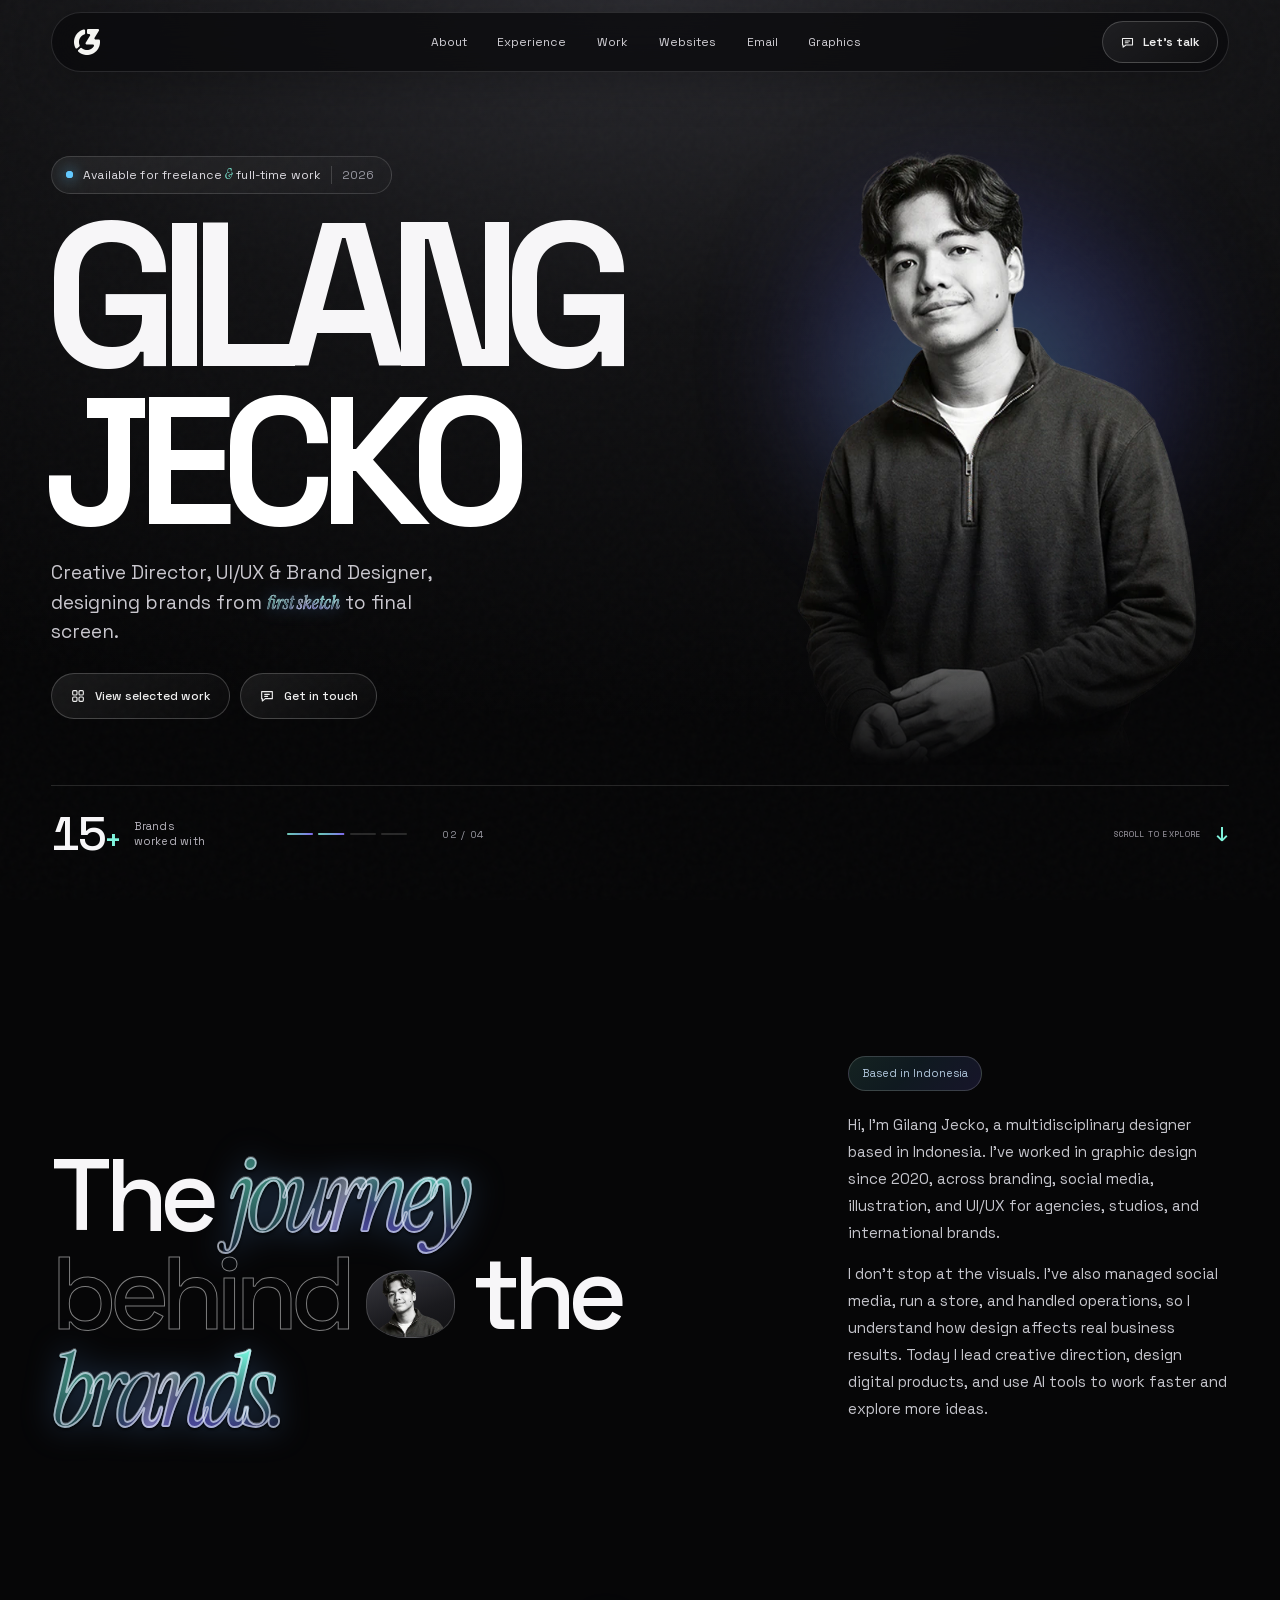
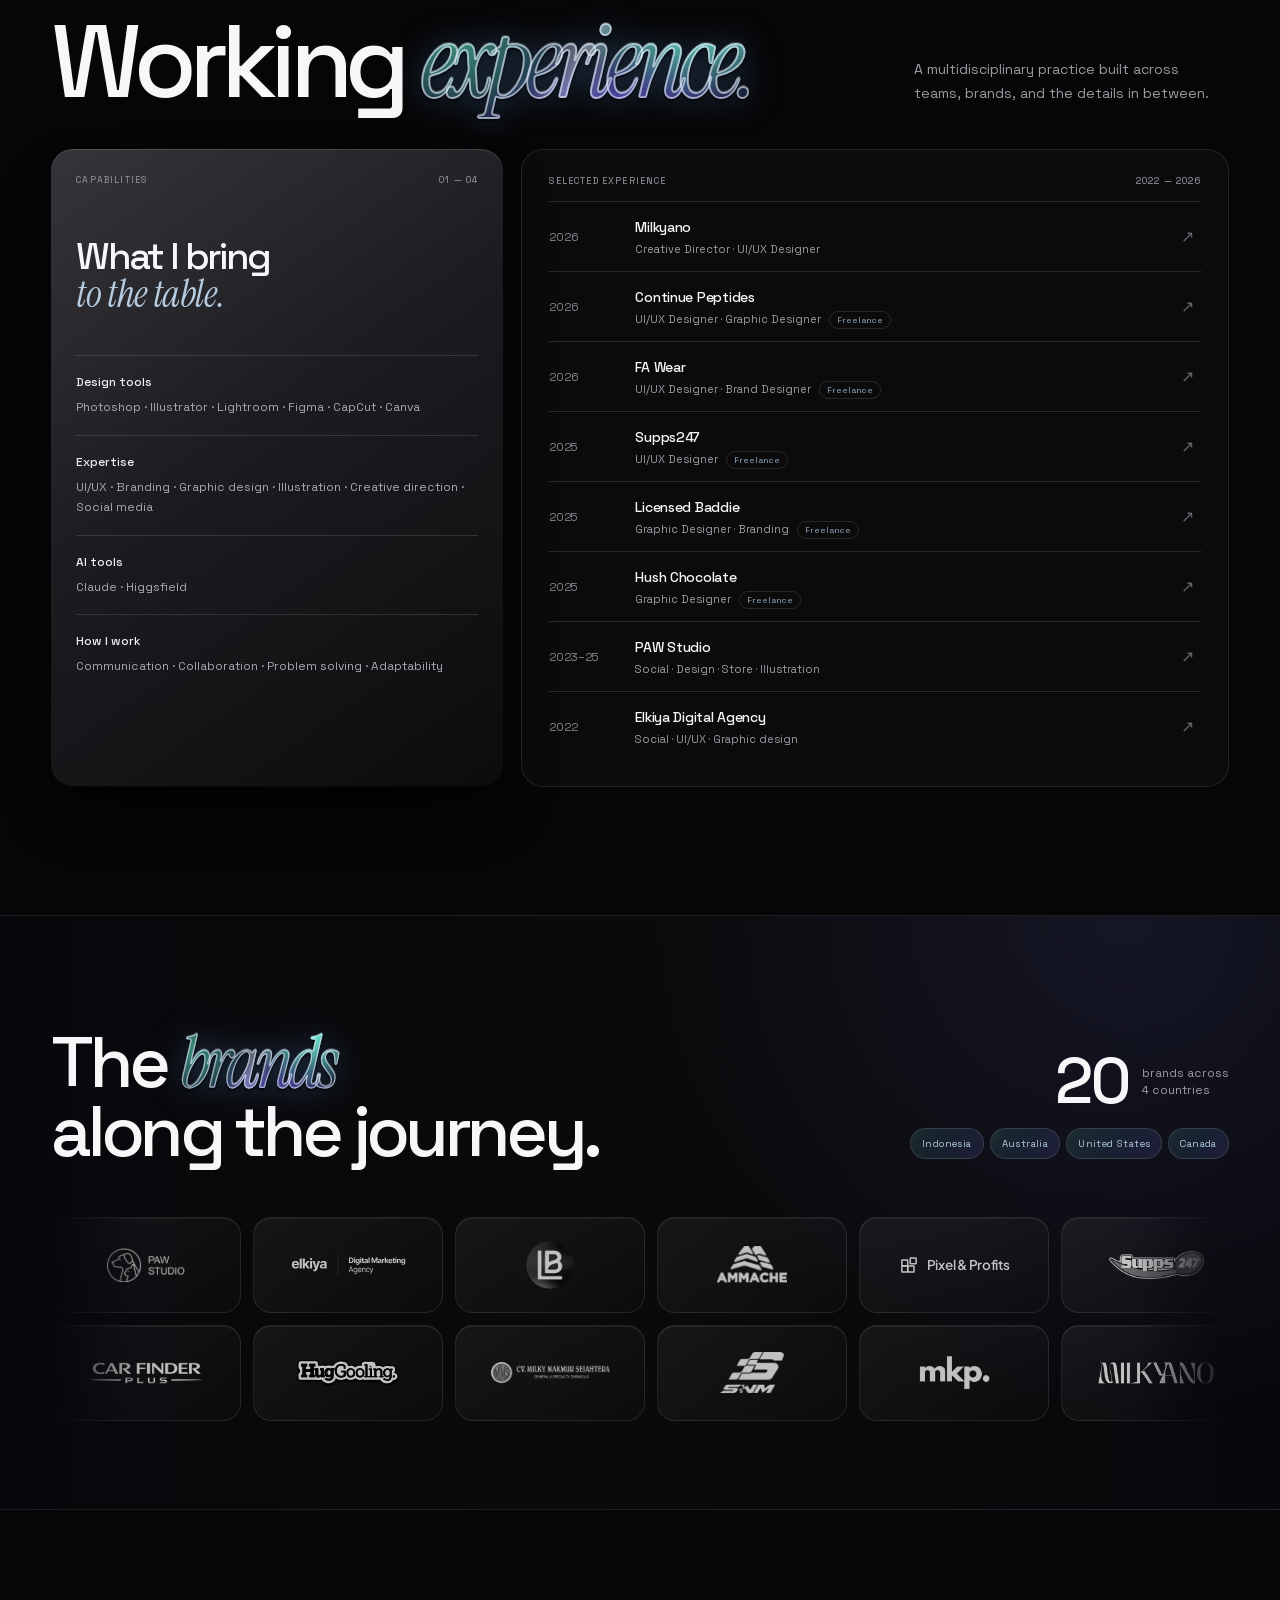
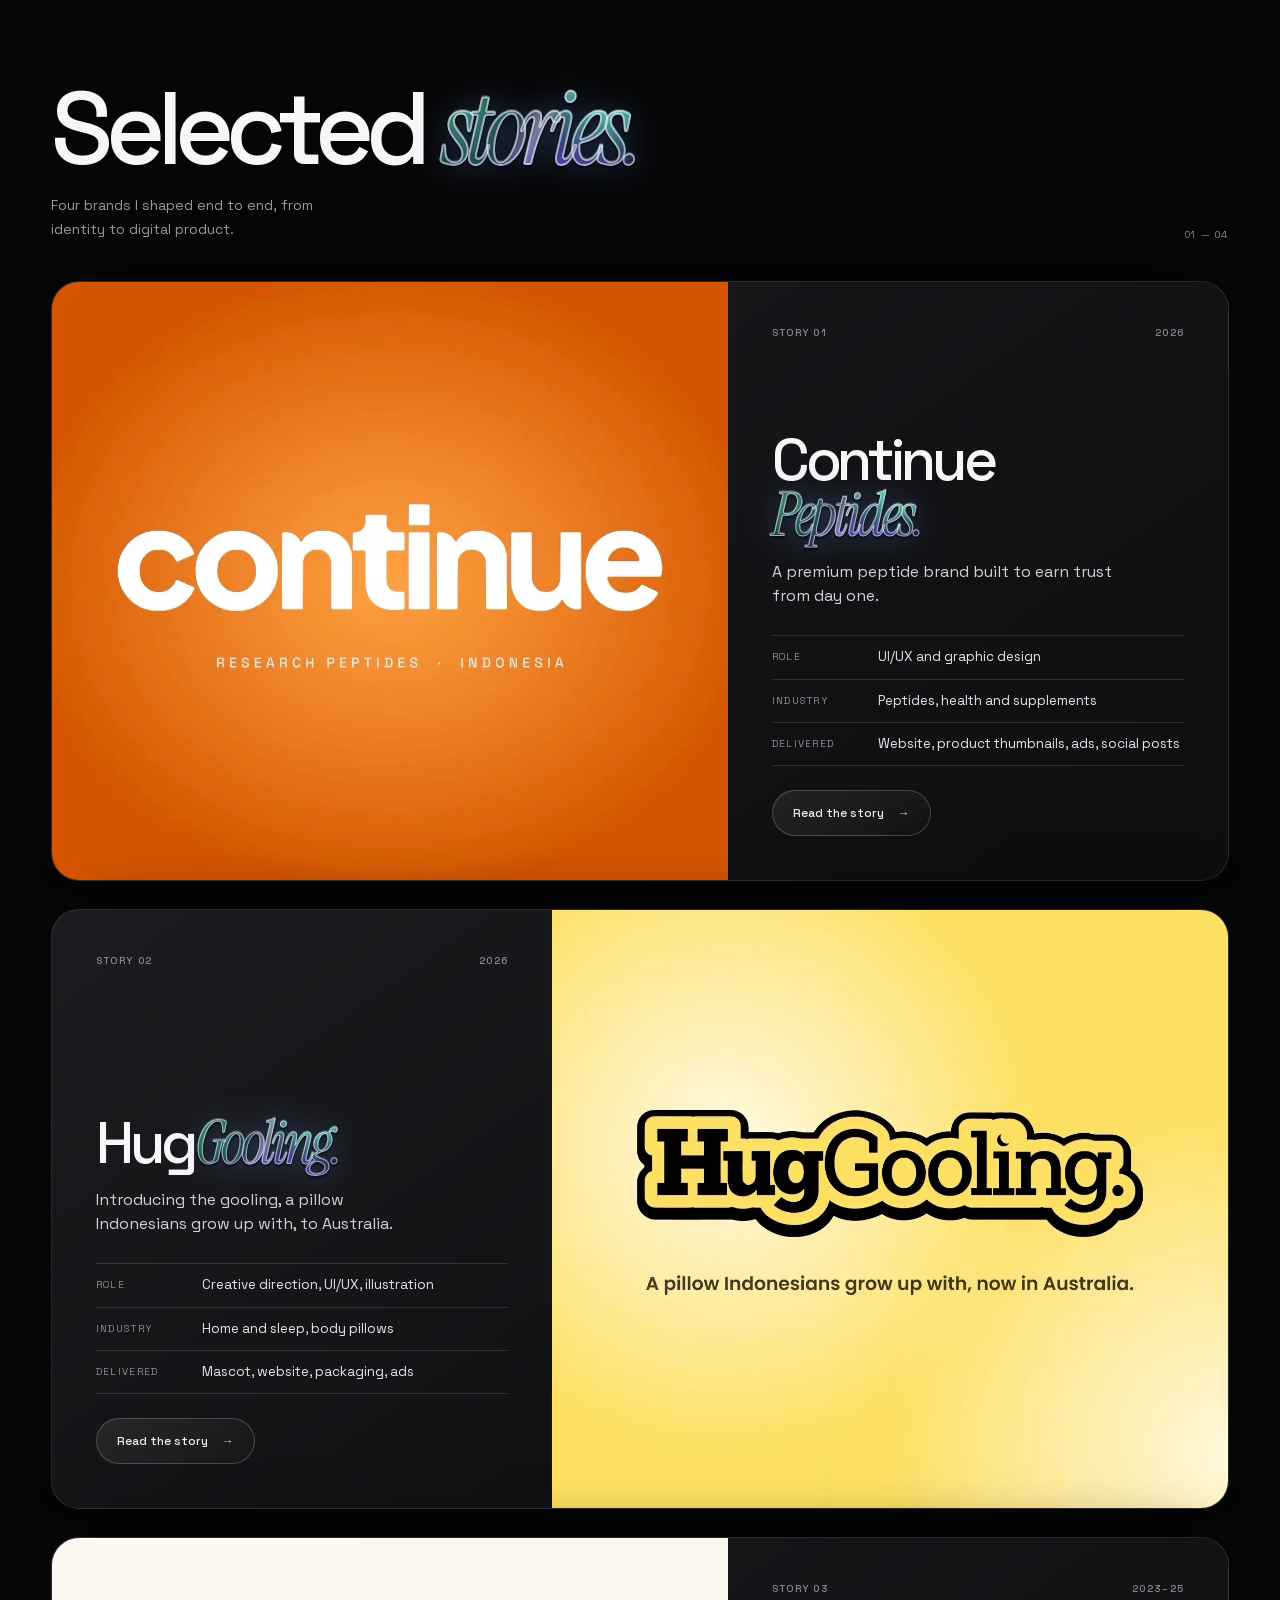
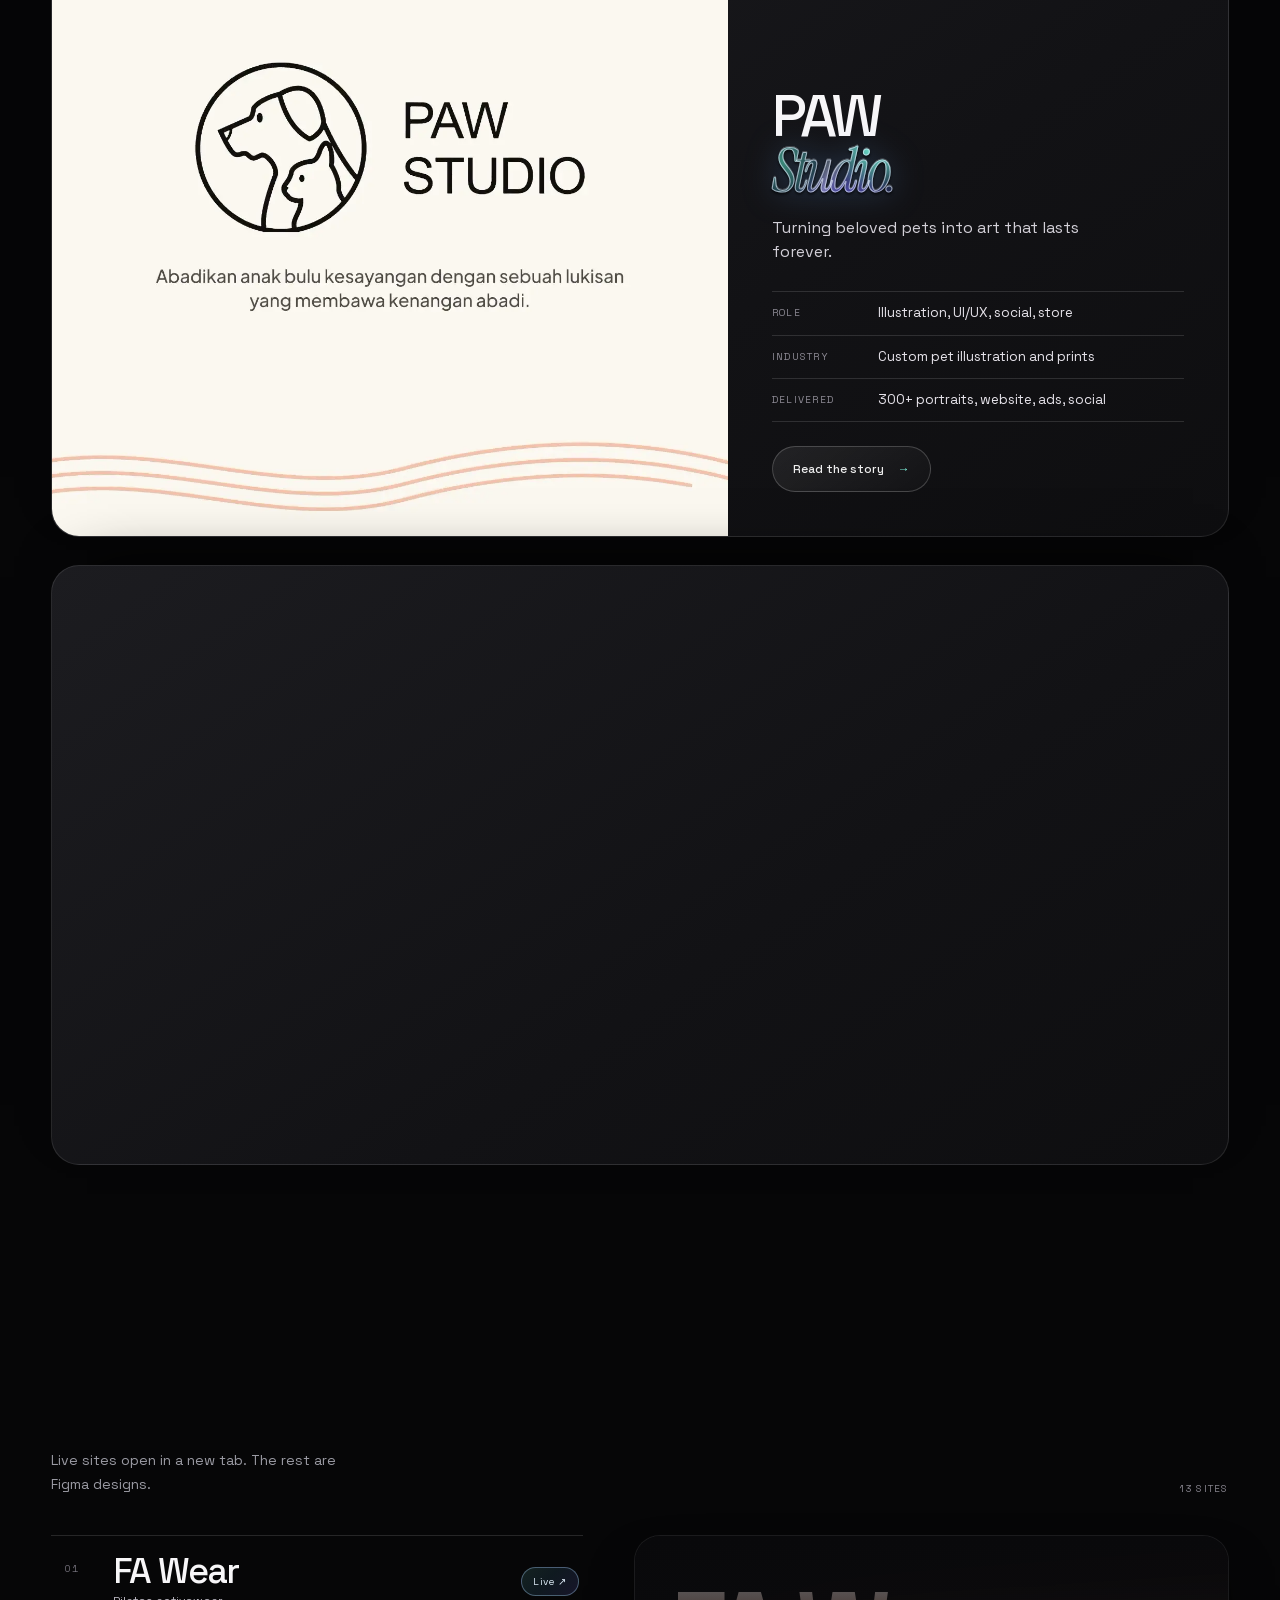
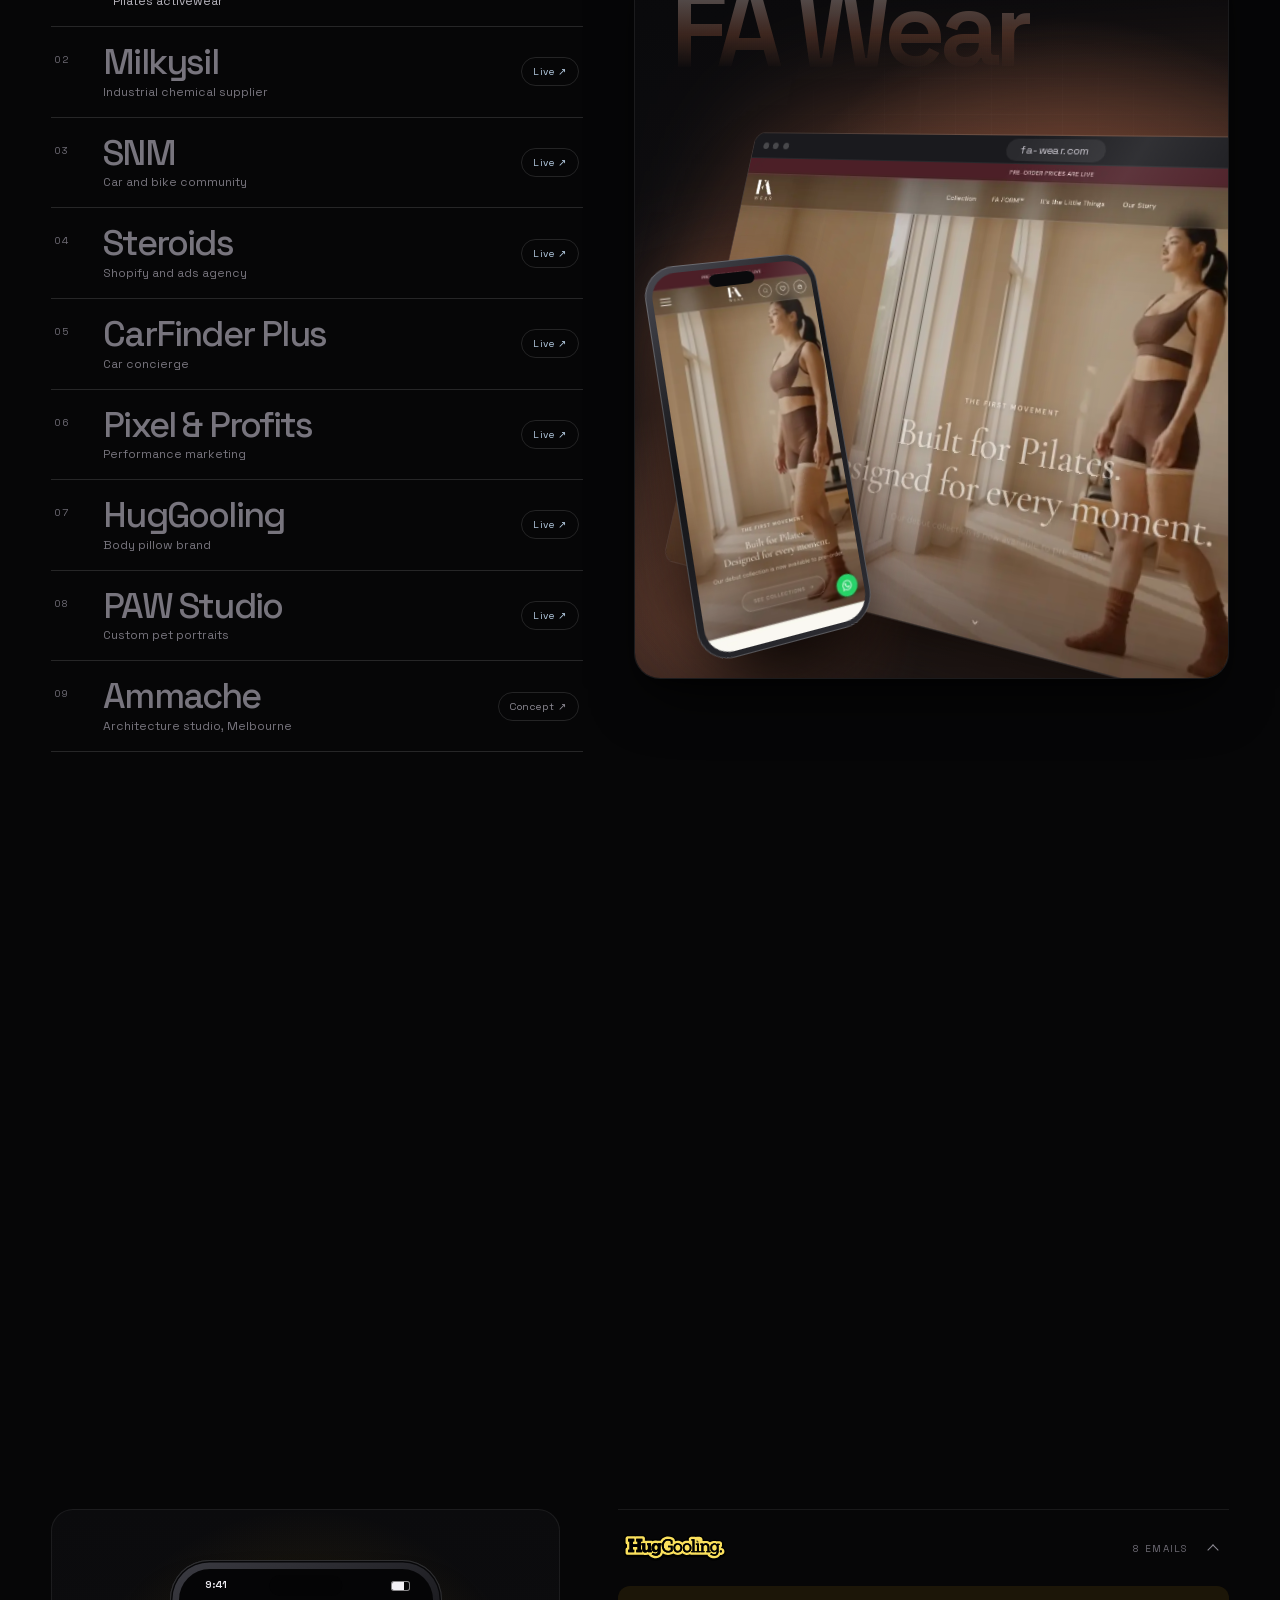
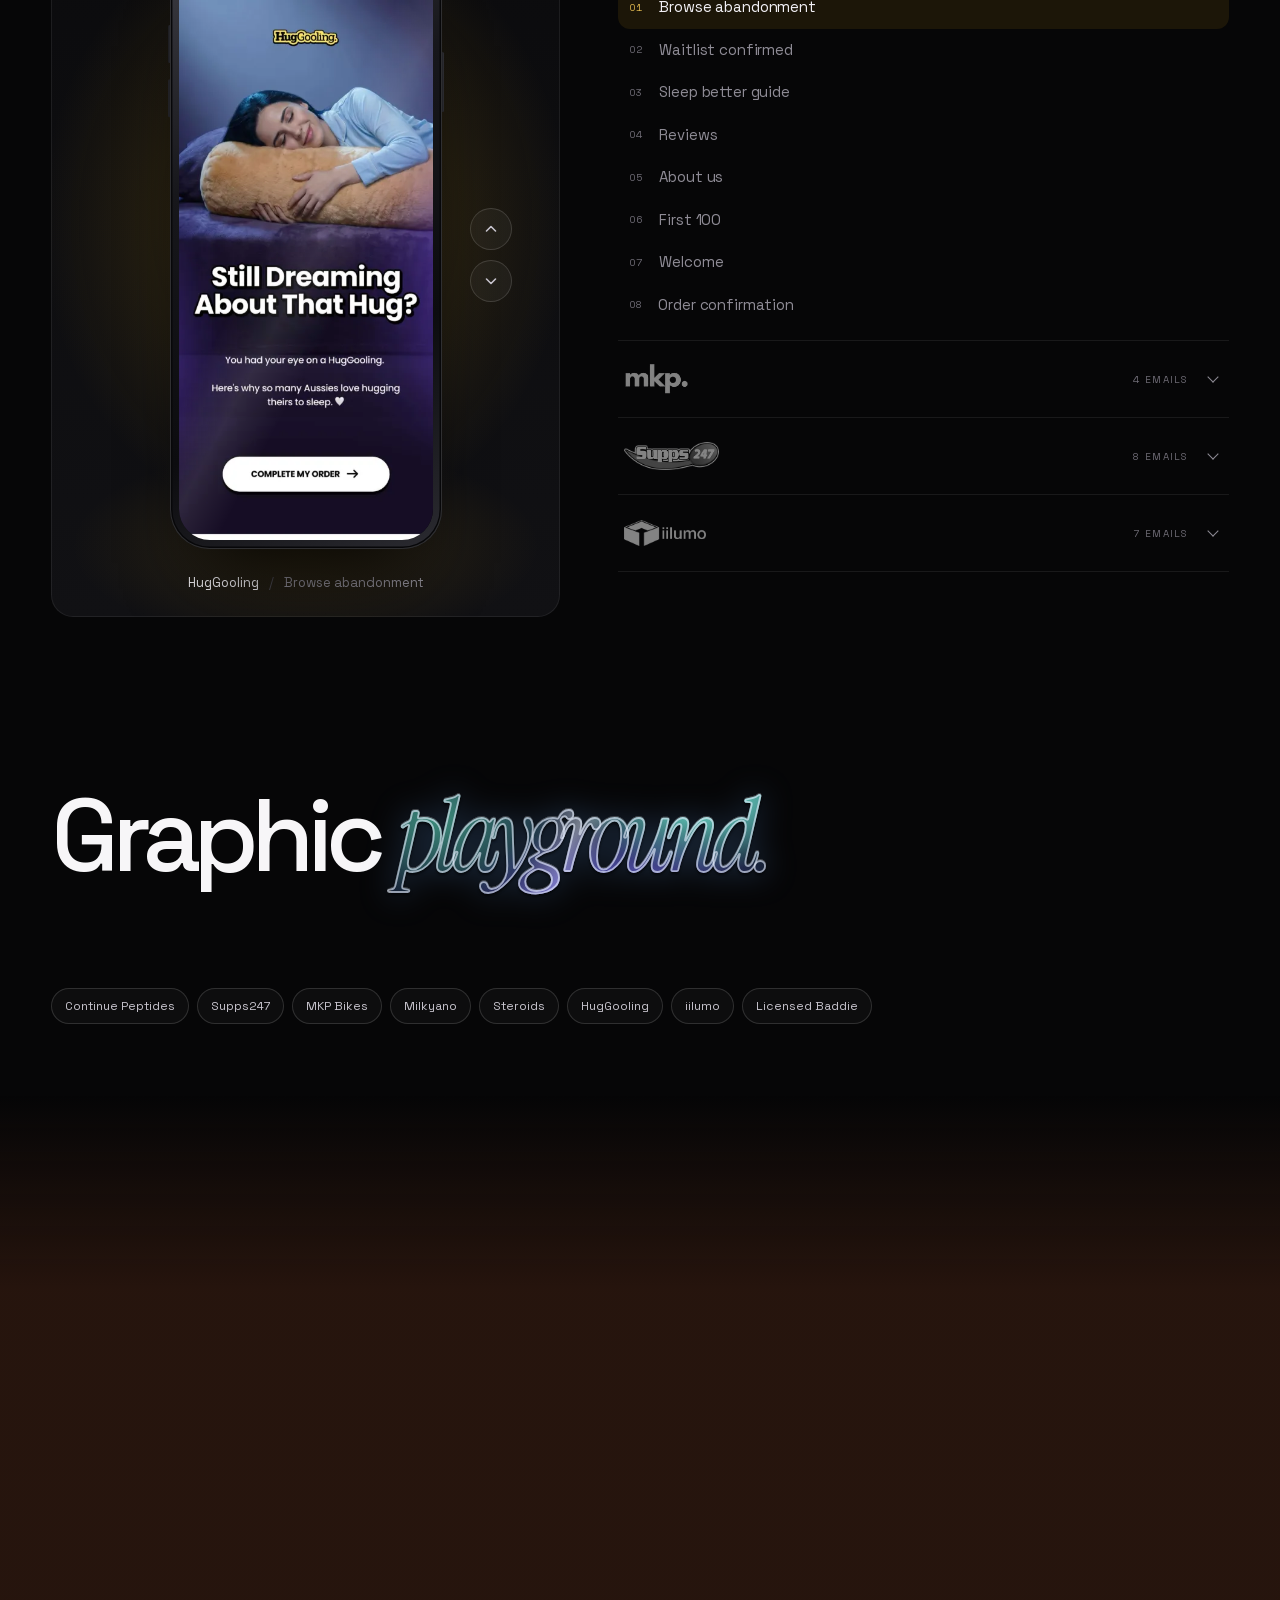
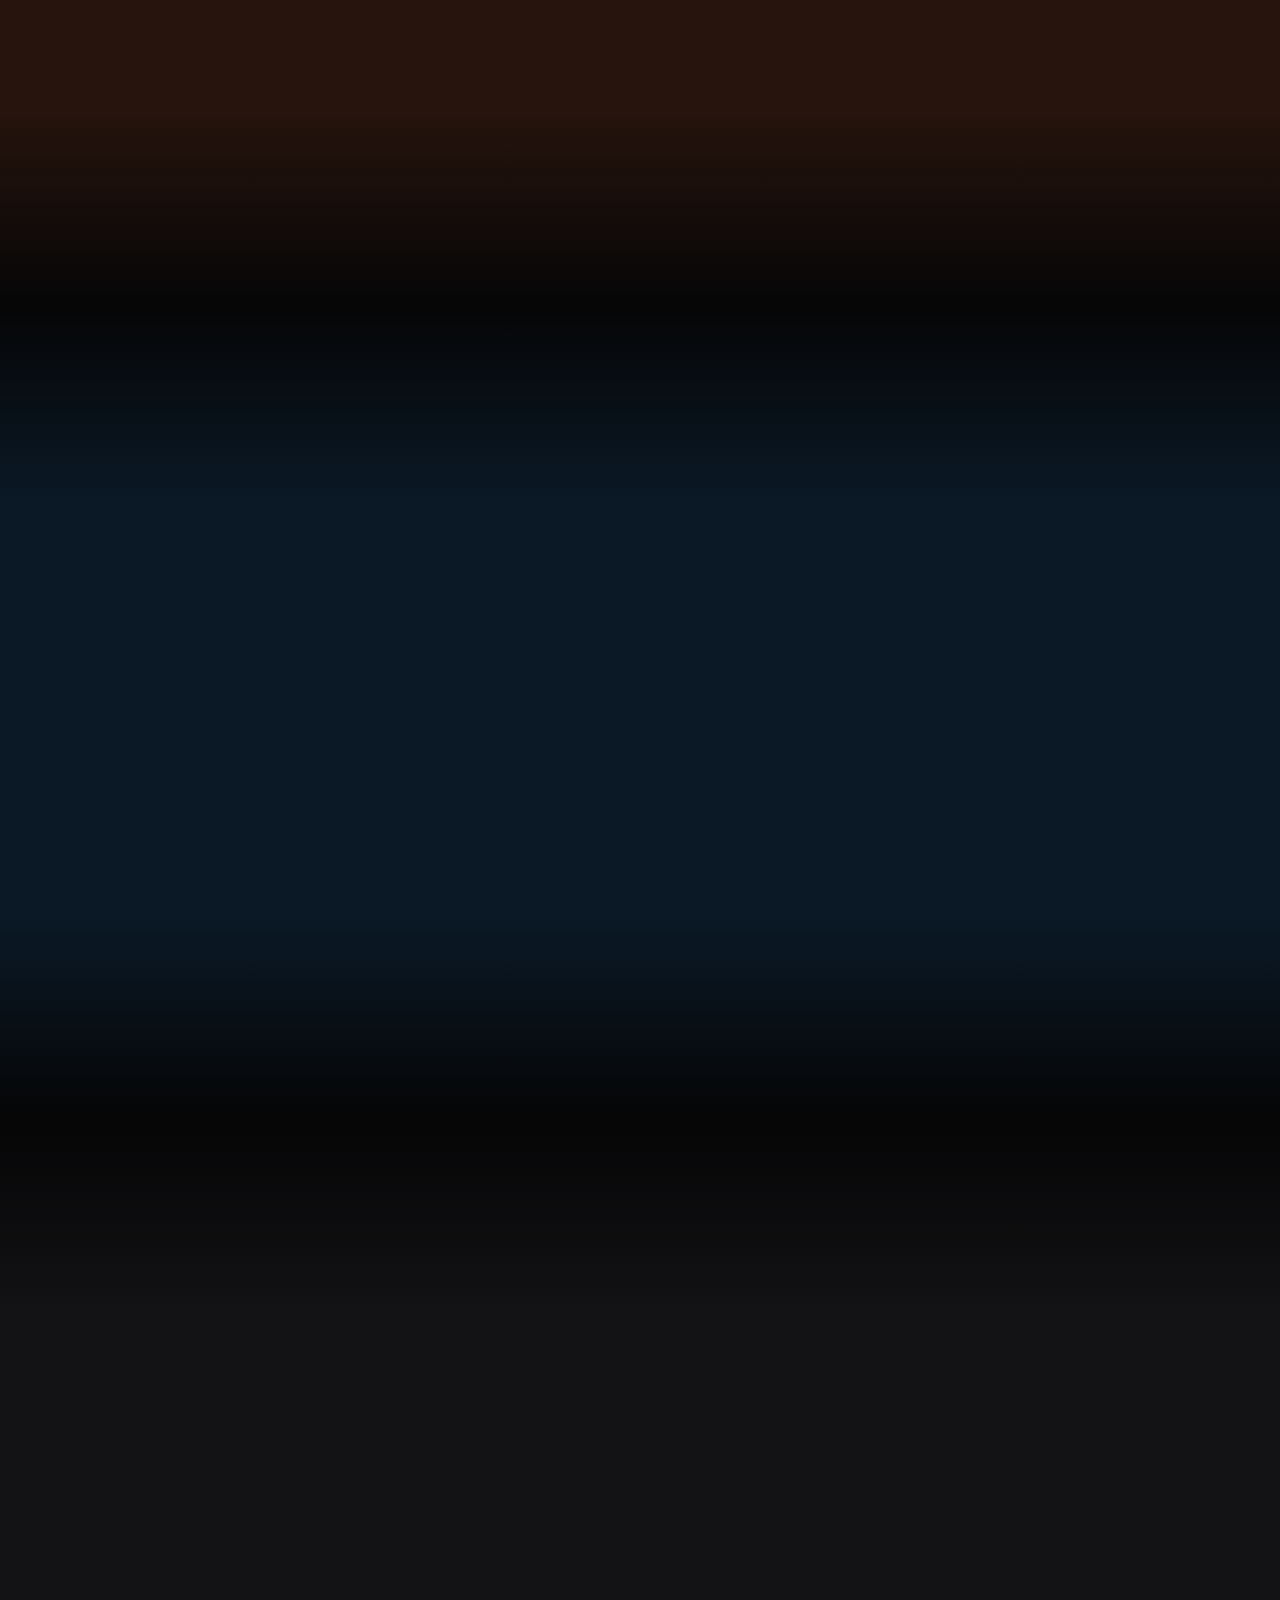
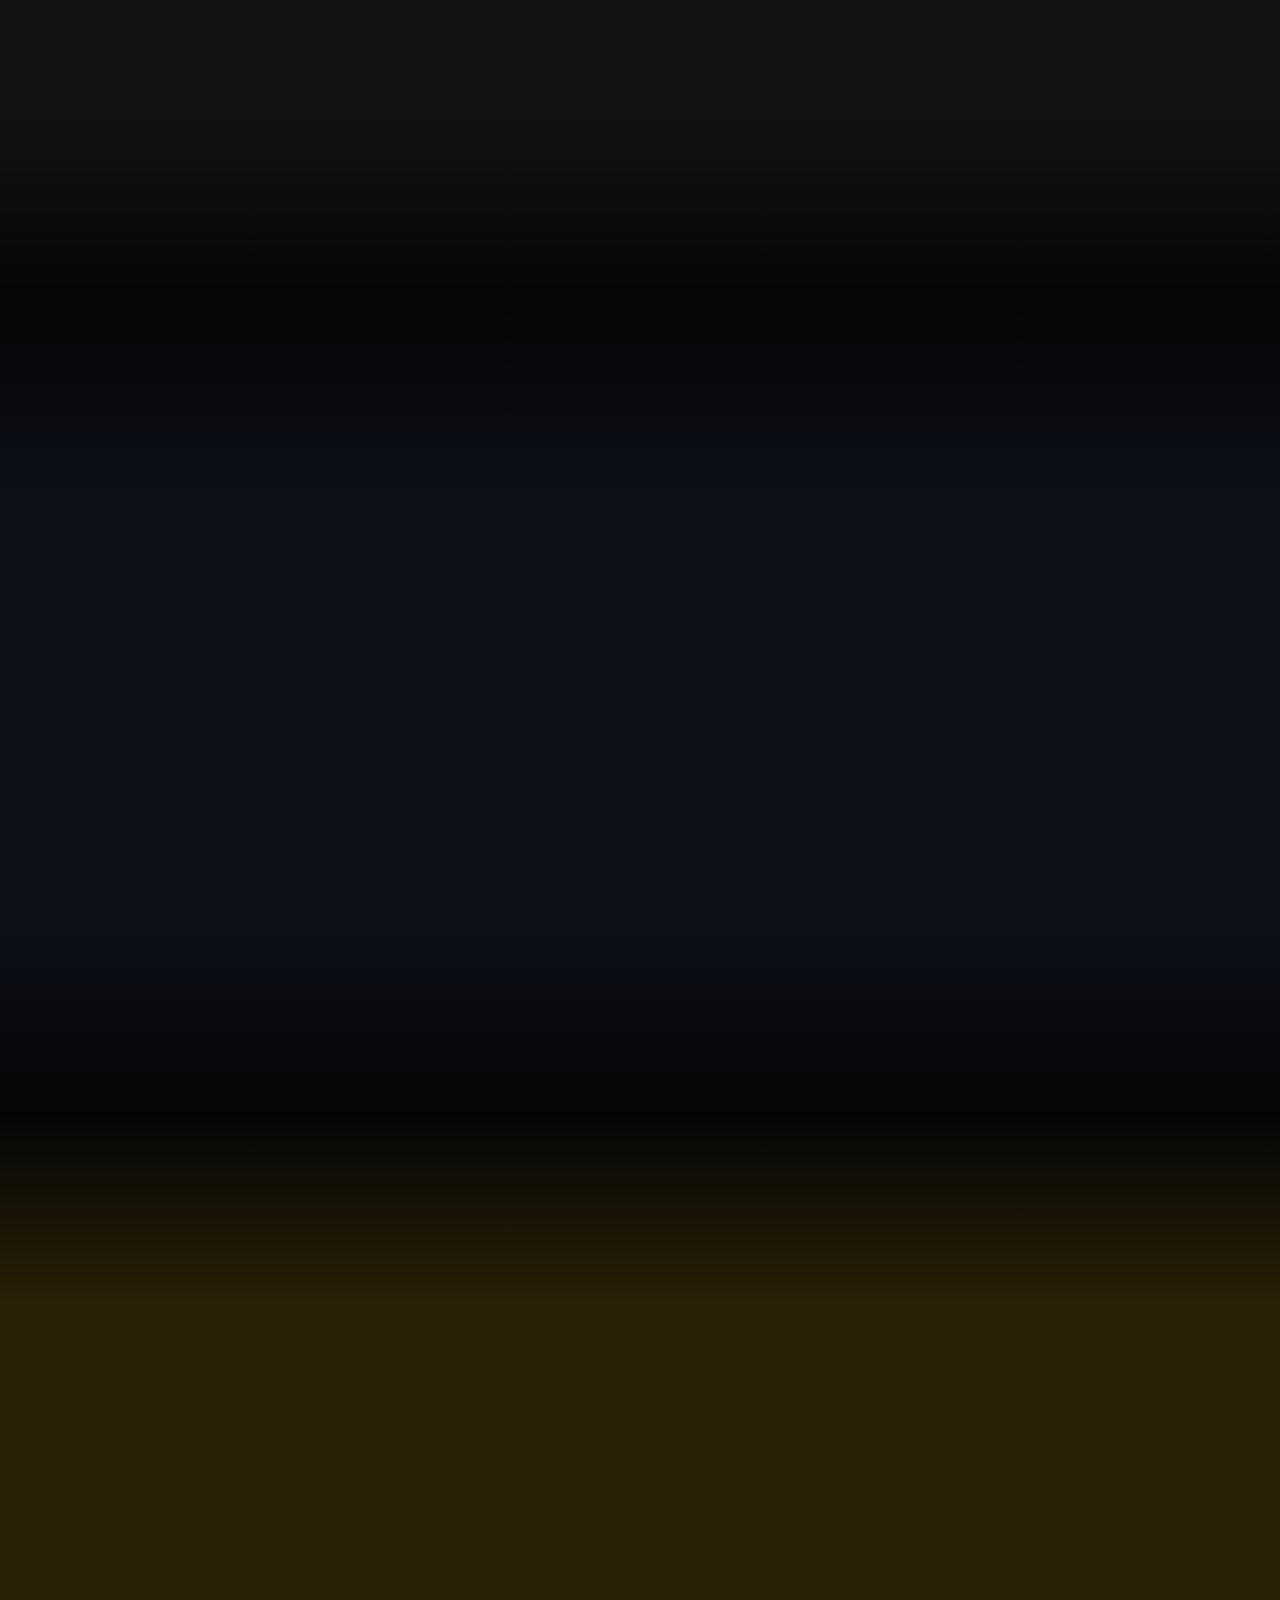
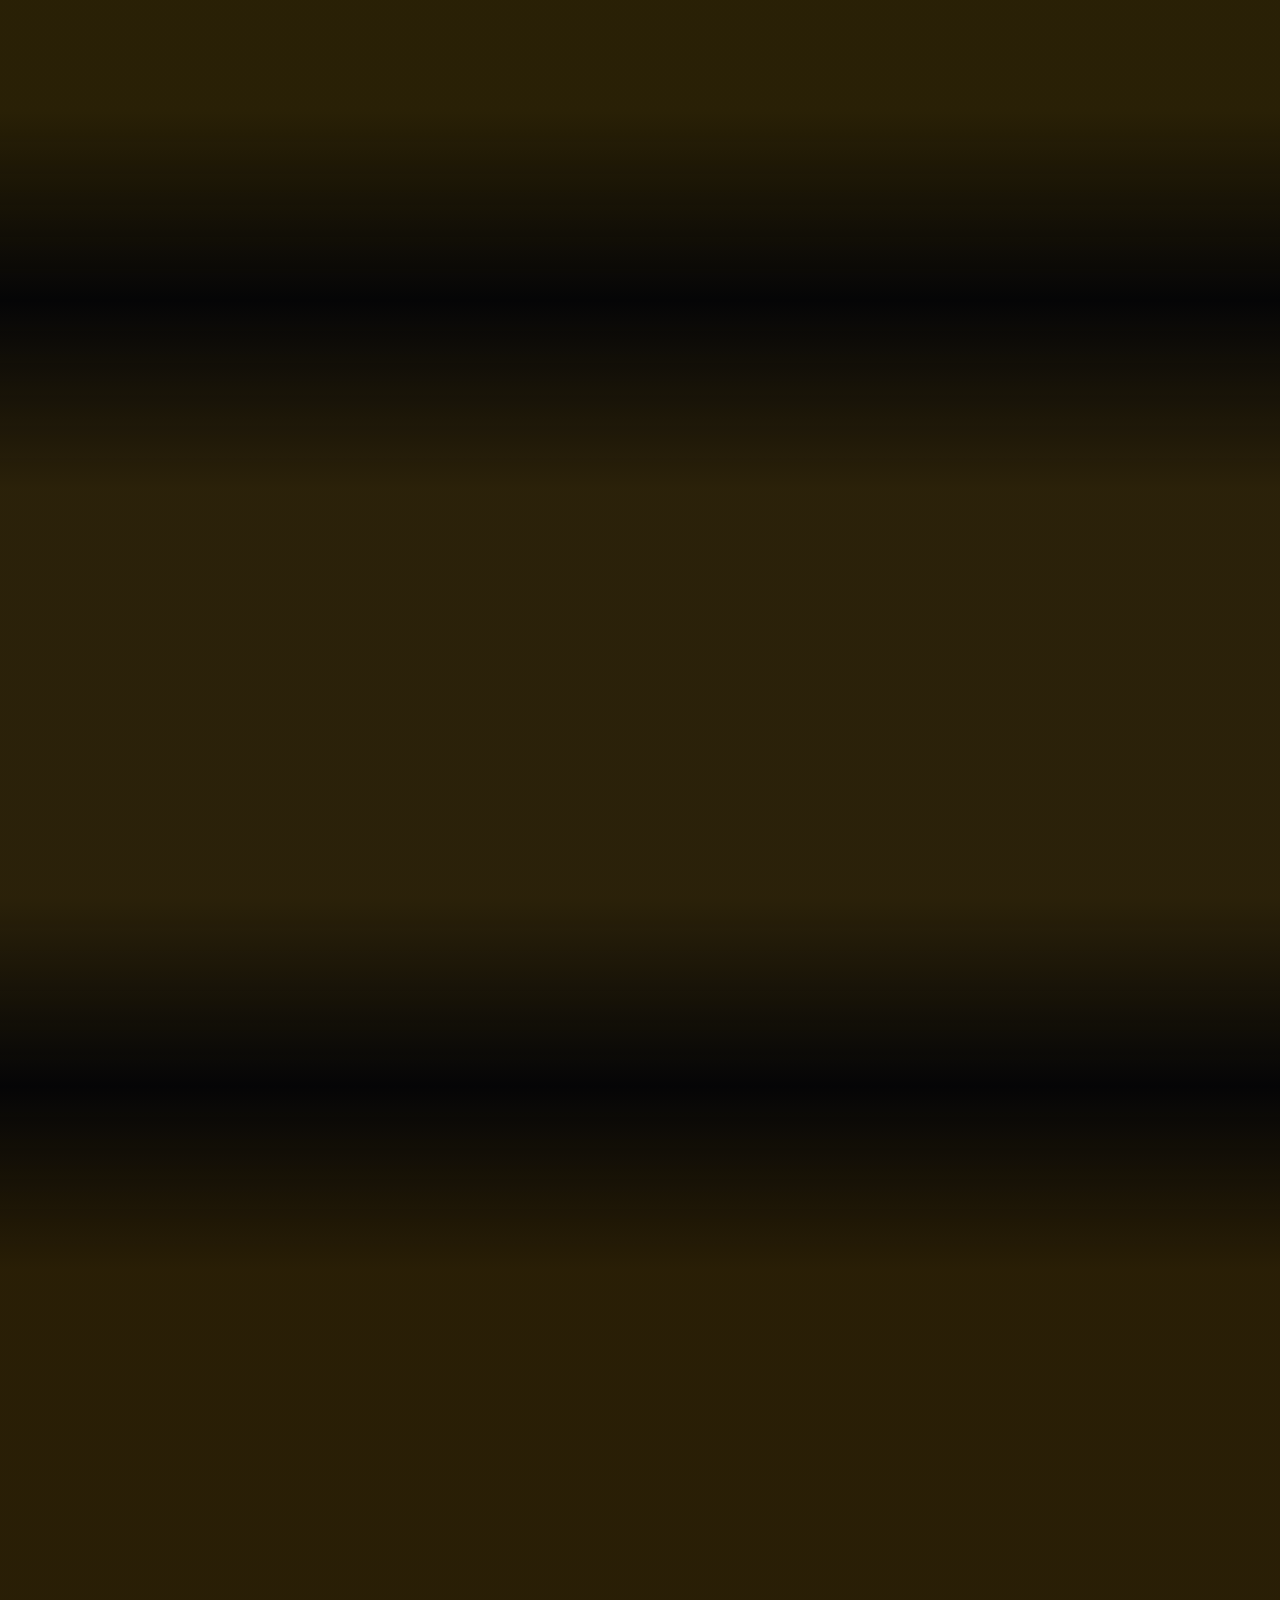
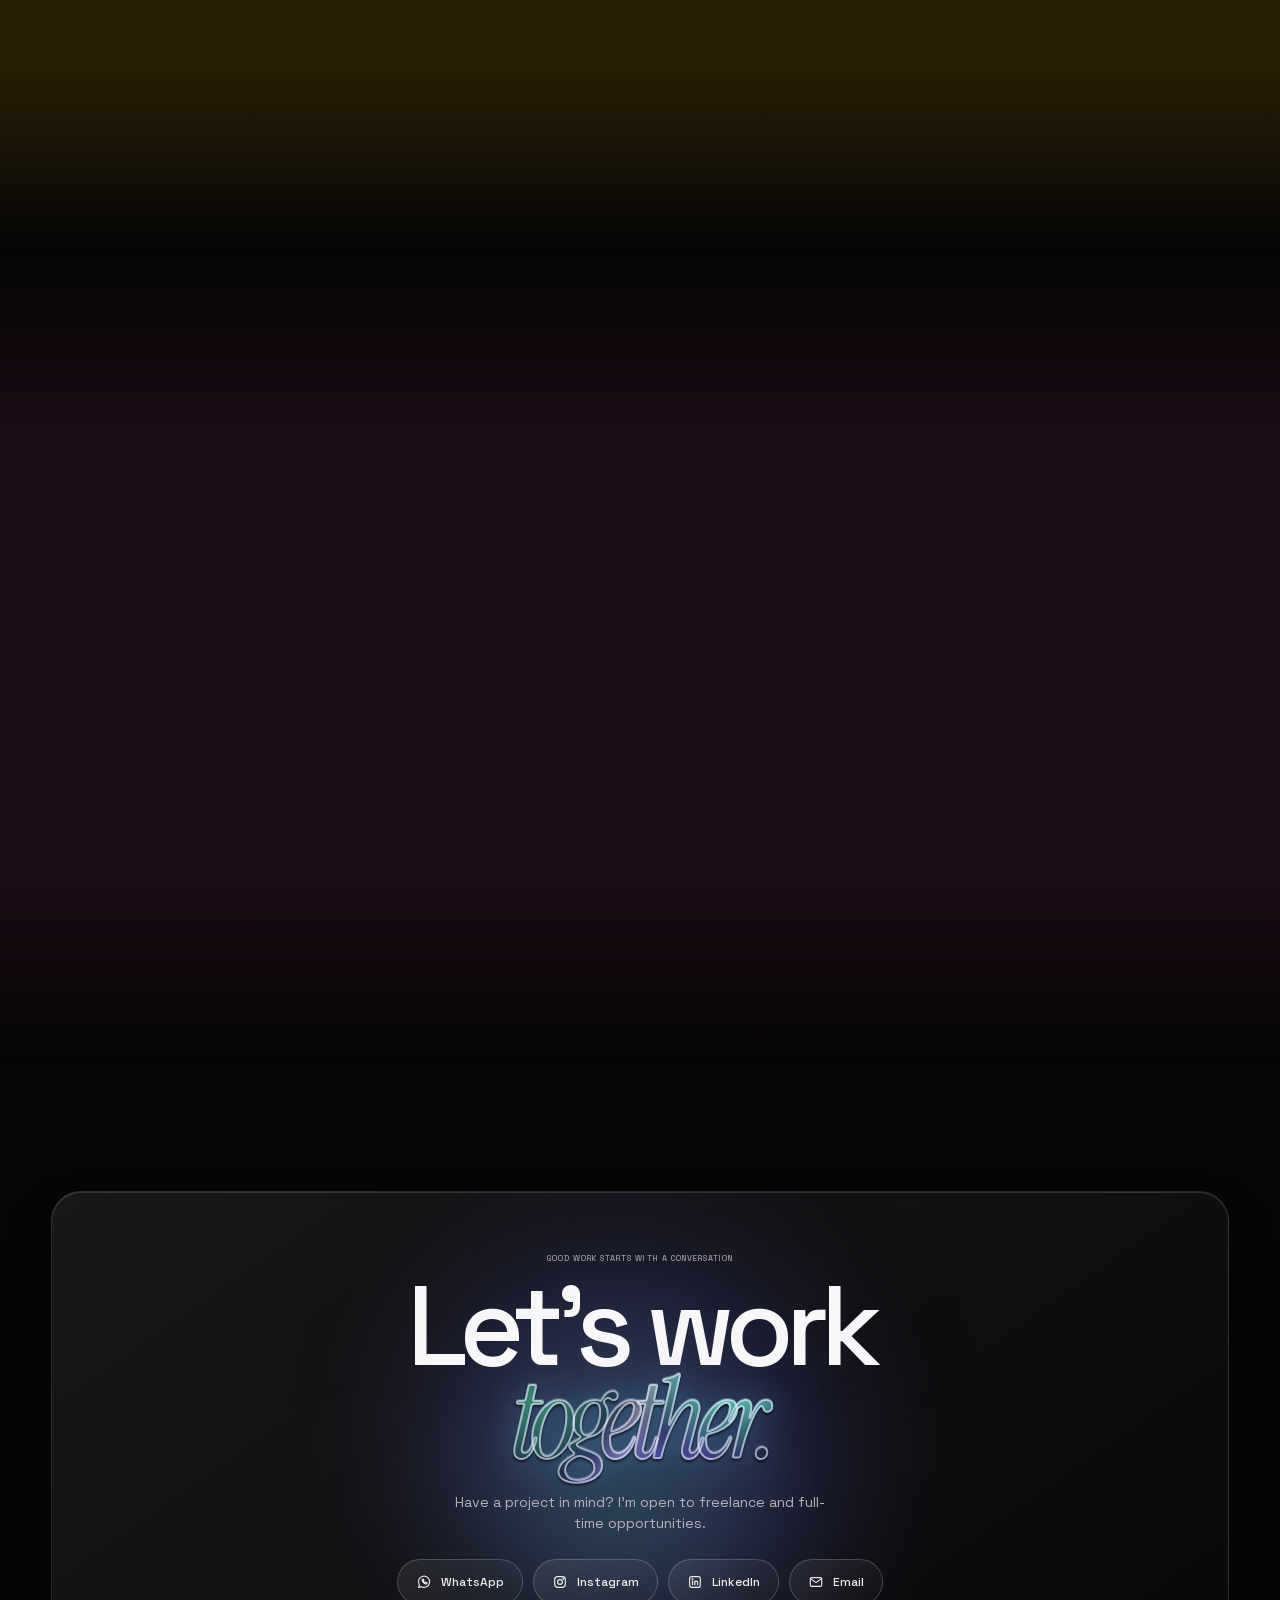
==== commit 0e345648: "Add up and down buttons to scroll the email by hand Co-Authored-By: Claude Opus 5.5 <noreply@anthrop" ====
--- a/index.html
+++ b/index.html
@@ -31,8 +31,8 @@
     <link rel="preload" as="image" href="assets/gilang-jecko-portrait.webp" fetchpriority="high" />
     <script>try { if (sessionStorage.getItem("gj-intro")) document.documentElement.classList.add("no-intro"); sessionStorage.setItem("gj-intro", "1"); } catch (e) {}</script>
     <link rel="stylesheet" href="design-tokens.css?v=50" />
-    <link rel="stylesheet" href="styles.css?v=106" />
-    <script src="script.js?v=68" defer></script>
+    <link rel="stylesheet" href="styles.css?v=107" />
+    <script src="script.js?v=69" defer></script>
   </head>
   <body>
     <div class="intro" aria-hidden="true"><div class="intro-mark"><svg class="intro-gj" viewBox="-13.5 -13.5 27 27" role="presentation"><defs><linearGradient id="intro-stroke" gradientUnits="userSpaceOnUse" x1="-13" y1="0" x2="13" y2="0"><stop offset="0" stop-color="#7ff3dc" /><stop offset=".4" stop-color="#63c9ff" /><stop offset=".72" stop-color="#7d8ae0" /><stop offset="1" stop-color="#a07cff" /></linearGradient></defs><path d="M -11.542 5.980 L -11.528 6.004 L -11.493 6.066 L -11.462 6.113 L -11.429 6.159 L -11.394 6.203 L -11.357 6.246 L -11.317 6.286 L -11.276 6.325 L -11.233 6.362 L -11.189 6.396 L -11.142 6.428 L -11.094 6.459 L -11.045 6.486 L -10.995 6.512 L -10.943 6.535 L -10.890 6.555 L -10.837 6.573 L -10.782 6.588 L -10.727 6.600 L -10.671 6.610 L -10.615 6.617 L -10.559 6.622 L -10.502 6.624 L -10.446 6.623 L -10.390 6.619 L -10.333 6.612 L -10.278 6.603 L -10.222 6.591 L -10.168 6.577 L -10.114 6.560 L -10.061 6.540 L -10.009 6.518 L -9.958 6.493 L -9.909 6.466 L -9.860 6.437 L -9.814 6.405 L -9.768 6.371 L -9.714 6.326 L -9.693 6.307 L -7.691 4.474 L -7.671 4.455 L -7.622 4.405 L -7.585 4.364 L -7.550 4.321 L -7.517 4.276 L -7.486 4.230 L -7.457 4.183 L -7.430 4.134 L -7.406 4.084 L -7.385 4.033 L -7.365 3.980 L -7.348 3.927 L -7.334 3.874 L -7.323 3.819 L -7.313 3.765 L -7.307 3.709 L -7.303 3.654 L -7.302 3.598 L -7.303 3.543 L -7.307 3.487 L -7.314 3.432 L -7.323 3.377 L -7.335 3.323 L -7.349 3.269 L -7.366 3.216 L -7.391 3.151 L -7.401 3.125 L -7.417 3.088 L -7.428 3.061 L -7.491 2.905 L -7.501 2.878 L -7.560 2.720 L -7.569 2.693 L -7.624 2.534 L -7.633 2.507 L -7.684 2.346 L -7.692 2.318 L -7.739 2.157 L -7.747 2.129 L -7.790 1.966 L -7.797 1.938 L -7.836 1.774 L -7.842 1.746 L -7.877 1.582 L -7.883 1.553 L -7.914 1.388 L -7.918 1.359 L -7.945 1.193 L -7.949 1.165 L -7.972 0.998 L -7.976 0.969 L -7.994 0.802 L -7.997 0.773 L -8.011 0.605 L -8.014 0.577 L -8.024 0.409 L -8.025 0.380 L -8.031 0.212 L -8.032 0.183 L -8.034 0.014 L -8.034 -0.014 L -8.032 -0.183 L -8.031 -0.212 L -8.025 -0.380 L -8.024 -0.409 L -8.014 -0.577 L -8.011 -0.605 L -7.997 -0.773 L -7.994 -0.802 L -7.976 -0.969 L -7.972 -0.998 L -7.949 -1.165 L -7.945 -1.193 L -7.918 -1.359 L -7.914 -1.388 L -7.883 -1.553 L -7.877 -1.582 L -7.842 -1.746 L -7.836 -1.774 L -7.797 -1.938 L -7.790 -1.966 L -7.747 -2.129 L -7.739 -2.157 L -7.692 -2.318 L -7.684 -2.346 L -7.633 -2.507 L -7.624 -2.534 L -7.569 -2.693 L -7.560 -2.720 L -7.501 -2.878 L -7.491 -2.905 L -7.428 -3.061 L -7.417 -3.088 L -7.351 -3.243 L -7.339 -3.269 L -7.269 -3.422 L -7.257 -3.448 L -7.183 -3.599 L -7.170 -3.625 L -7.092 -3.775 L -7.079 -3.800 L -6.998 -3.948 L -6.983 -3.973 L -6.899 -4.118 L -6.884 -4.143 L -6.795 -4.286 L -6.780 -4.310 L -6.688 -4.452 L -6.672 -4.476 L -6.577 -4.614 L -6.560 -4.638 L -6.462 -4.774 L -6.445 -4.798 L -6.343 -4.932 L -6.325 -4.954 L -6.220 -5.086 L -6.201 -5.108 L -6.093 -5.237 L -6.074 -5.259 L -5.963 -5.385 L -5.943 -5.406 L -5.829 -5.530 L -5.809 -5.550 L -5.691 -5.671 L -5.671 -5.691 L -5.550 -5.809 L -5.530 -5.829 L -5.406 -5.943 L -5.385 -5.963 L -5.259 -6.074 L -5.237 -6.093 L -5.108 -6.201 L -5.086 -6.220 L -4.954 -6.325 L -4.932 -6.343 L -4.798 -6.445 L -4.774 -6.462 L -4.638 -6.560 L -4.614 -6.577 L -4.476 -6.672 L -4.452 -6.688 L -4.310 -6.780 L -4.286 -6.795 L -4.143 -6.884 L -4.118 -6.899 L -3.973 -6.983 L -3.948 -6.998 L -3.800 -7.079 L -3.775 -7.092 L -3.625 -7.170 L -3.599 -7.183 L -3.448 -7.257 L -3.422 -7.269 L -3.269 -7.339 L -3.243 -7.351 L -3.088 -7.417 L -3.061 -7.428 L -2.905 -7.491 L -2.878 -7.501 L -2.720 -7.560 L -2.717 -7.561 L -2.673 -7.577 L -2.610 -7.602 L -2.559 -7.625 L -2.509 -7.651 L -2.461 -7.679 L -2.414 -7.709 L -2.368 -7.741 L -2.324 -7.776 L -2.282 -7.812 L -2.242 -7.851 L -2.203 -7.891 L -2.167 -7.933 L -2.132 -7.977 L -2.100 -8.022 L -2.069 -8.069 L -2.041 -8.118 L -2.016 -8.167 L -1.993 -8.218 L -1.972 -8.270 L -1.953 -8.323 L -1.938 -8.376 L -1.925 -8.430 L -1.914 -8.485 L -1.906 -8.541 L -1.901 -8.596 L -1.897 -8.666 L -1.897 -8.694 L -1.897 -11.408 L -1.897 -11.436 L -1.901 -11.506 L -1.906 -11.562 L -1.914 -11.618 L -1.925 -11.673 L -1.938 -11.728 L -1.955 -11.782 L -1.973 -11.835 L -1.994 -11.888 L -2.018 -11.939 L -2.044 -11.989 L -2.072 -12.037 L -2.103 -12.085 L -2.136 -12.130 L -2.171 -12.174 L -2.209 -12.217 L -2.248 -12.257 L -2.289 -12.296 L -2.332 -12.332 L -2.377 -12.366 L -2.423 -12.399 L -2.471 -12.429 L -2.520 -12.456 L -2.570 -12.481 L -2.622 -12.504 L -2.674 -12.525 L -2.728 -12.542 L -2.782 -12.557 L -2.837 -12.570 L -2.892 -12.580 L -2.948 -12.587 L -3.004 -12.591 L -3.061 -12.593 L -3.117 -12.592 L -3.173 -12.588 L -3.229 -12.582 L -3.285 -12.573 L -3.354 -12.558 L -3.381 -12.552 L -3.450 -12.534 L -3.457 -12.532 L -3.478 -12.526 L -3.485 -12.524 L -3.756 -12.445 L -3.763 -12.443 L -3.784 -12.437 L -3.791 -12.435 L -4.061 -12.349 L -4.068 -12.347 L -4.088 -12.340 L -4.095 -12.338 L -4.363 -12.246 L -4.369 -12.244 L -4.390 -12.236 L -4.396 -12.234 L -4.662 -12.135 L -4.669 -12.133 L -4.689 -12.125 L -4.695 -12.122 L -4.958 -12.017 L -4.965 -12.014 L -4.985 -12.006 L -4.991 -12.003 L -5.252 -11.892 L -5.258 -11.889 L -5.278 -11.880 L -5.284 -11.877 L -5.542 -11.759 L -5.548 -11.756 L -5.568 -11.747 L -5.574 -11.744 L -5.829 -11.620 L -5.835 -11.617 L -5.855 -11.607 L -5.861 -11.604 L -6.112 -11.473 L -6.119 -11.470 L -6.138 -11.460 L -6.144 -11.456 L -6.392 -11.320 L -6.398 -11.316 L -6.417 -11.306 L -6.423 -11.302 L -6.668 -11.160 L -6.674 -11.156 L -6.692 -11.145 L -6.699 -11.141 L -6.940 -10.993 L -6.946 -10.989 L -6.964 -10.977 L -6.970 -10.973 L -7.207 -10.819 L -7.213 -10.815 L -7.231 -10.803 L -7.237 -10.799 L -7.471 -10.639 L -7.477 -10.635 L -7.494 -10.622 L -7.500 -10.618 L -7.730 -10.452 L -7.735 -10.448 L -7.753 -10.435 L -7.758 -10.431 L -7.984 -10.259 L -7.989 -10.255 L -8.006 -10.242 L -8.012 -10.237 L -8.233 -10.060 L -8.239 -10.056 L -8.255 -10.042 L -8.261 -10.038 L -8.477 -9.855 L -8.483 -9.851 L -8.499 -9.837 L -8.505 -9.832 L -8.717 -9.644 L -8.722 -9.639 L -8.738 -9.625 L -8.743 -9.620 L -8.951 -9.427 L -8.956 -9.423 L -8.972 -9.408 L -8.977 -9.403 L -9.180 -9.205 L -9.185 -9.200 L -9.200 -9.185 L -9.205 -9.180 L -9.403 -8.977 L -9.408 -8.972 L -9.423 -8.956 L -9.427 -8.951 L -9.620 -8.743 L -9.625 -8.738 L -9.639 -8.722 L -9.644 -8.717 L -9.832 -8.505 L -9.837 -8.499 L -9.851 -8.483 L -9.855 -8.477 L -10.038 -8.261 L -10.042 -8.255 L -10.056 -8.239 L -10.060 -8.233 L -10.237 -8.012 L -10.242 -8.006 L -10.255 -7.989 L -10.259 -7.984 L -10.431 -7.758 L -10.435 -7.753 L -10.448 -7.735 L -10.452 -7.730 L -10.618 -7.500 L -10.622 -7.494 L -10.635 -7.477 L -10.639 -7.471 L -10.799 -7.237 L -10.803 -7.231 L -10.815 -7.213 L -10.819 -7.207 L -10.973 -6.970 L -10.977 -6.964 L -10.989 -6.946 L -10.993 -6.940 L -11.141 -6.699 L -11.145 -6.692 L -11.156 -6.674 L -11.160 -6.668 L -11.302 -6.423 L -11.306 -6.417 L -11.316 -6.398 L -11.320 -6.392 L -11.456 -6.144 L -11.460 -6.138 L -11.470 -6.119 L -11.473 -6.112 L -11.604 -5.861 L -11.607 -5.855 L -11.617 -5.835 L -11.620 -5.829 L -11.744 -5.574 L -11.747 -5.568 L -11.756 -5.548 L -11.759 -5.542 L -11.877 -5.284 L -11.880 -5.278 L -11.889 -5.258 L -11.892 -5.252 L -12.003 -4.991 L -12.006 -4.985 L -12.014 -4.965 L -12.017 -4.958 L -12.122 -4.695 L -12.125 -4.689 L -12.133 -4.669 L -12.135 -4.662 L -12.234 -4.396 L -12.236 -4.390 L -12.244 -4.369 L -12.246 -4.363 L -12.338 -4.095 L -12.340 -4.088 L -12.347 -4.068 L -12.349 -4.061 L -12.435 -3.791 L -12.437 -3.784 L -12.443 -3.763 L -12.445 -3.756 L -12.524 -3.485 L -12.526 -3.478 L -12.532 -3.457 L -12.534 -3.450 L -12.606 -3.176 L -12.608 -3.169 L -12.613 -3.148 L -12.615 -3.141 L -12.680 -2.866 L -12.682 -2.859 L -12.686 -2.838 L -12.688 -2.831 L -12.746 -2.554 L -12.748 -2.547 L -12.752 -2.526 L -12.754 -2.518 L -12.805 -2.240 L -12.807 -2.233 L -12.810 -2.212 L -12.811 -2.205 L -12.856 -1.925 L -12.858 -1.918 L -12.861 -1.897 L -12.862 -1.890 L -12.900 -1.609 L -12.901 -1.602 L -12.903 -1.581 L -12.904 -1.573 L -12.935 -1.292 L -12.936 -1.285 L -12.938 -1.263 L -12.939 -1.256 L -12.963 -0.974 L -12.964 -0.967 L -12.965 -0.946 L -12.966 -0.938 L -12.983 -0.656 L -12.984 -0.649 L -12.985 -0.627 L -12.985 -0.620 L -12.995 -0.337 L -12.996 -0.330 L -12.996 -0.308 L -12.996 -0.301 L -13.000 -0.018 L -13.000 -0.011 L -13.000 0.011 L -13.000 0.018 L -12.996 0.301 L -12.996 0.308 L -12.996 0.330 L -12.995 0.337 L -12.985 0.620 L -12.985 0.627 L -12.984 0.649 L -12.983 0.656 L -12.966 0.938 L -12.965 0.946 L -12.964 0.967 L -12.963 0.974 L -12.939 1.256 L -12.938 1.263 L -12.936 1.285 L -12.935 1.292 L -12.904 1.573 L -12.903 1.581 L -12.901 1.602 L -12.900 1.609 L -12.862 1.890 L -12.861 1.897 L -12.858 1.918 L -12.856 1.925 L -12.811 2.205 L -12.810 2.212 L -12.807 2.233 L -12.805 2.240 L -12.754 2.518 L -12.752 2.526 L -12.748 2.547 L -12.746 2.554 L -12.688 2.831 L -12.686 2.838 L -12.682 2.859 L -12.680 2.866 L -12.615 3.141 L -12.613 3.148 L -12.608 3.169 L -12.606 3.176 L -12.534 3.450 L -12.532 3.457 L -12.526 3.478 L -12.524 3.485 L -12.445 3.756 L -12.443 3.763 L -12.437 3.784 L -12.435 3.791 L -12.349 4.061 L -12.347 4.068 L -12.340 4.088 L -12.338 4.095 L -12.246 4.363 L -12.244 4.369 L -12.236 4.390 L -12.234 4.396 L -12.135 4.662 L -12.133 4.669 L -12.125 4.689 L -12.122 4.695 L -12.017 4.958 L -12.014 4.965 L -12.006 4.985 L -12.003 4.991 L -11.892 5.252 L -11.889 5.258 L -11.880 5.278 L -11.877 5.284 L -11.759 5.542 L -11.756 5.548 L -11.747 5.568 L -11.744 5.574 L -11.620 5.829 L -11.617 5.835 L -11.607 5.855 L -11.604 5.861 Z" pathLength="1" /><path d="M -8.667 7.940 L -8.688 7.960 L -8.739 8.011 L -8.777 8.054 L -8.814 8.099 L -8.848 8.146 L -8.880 8.194 L -8.909 8.244 L -8.936 8.295 L -8.960 8.347 L -8.982 8.401 L -9.001 8.455 L -9.017 8.510 L -9.031 8.566 L -9.042 8.623 L -9.050 8.680 L -9.055 8.738 L -9.057 8.795 L -9.057 8.853 L -9.053 8.911 L -9.047 8.968 L -9.038 9.025 L -9.026 9.082 L -9.012 9.138 L -8.994 9.193 L -8.974 9.247 L -8.952 9.300 L -8.926 9.352 L -8.899 9.402 L -8.869 9.452 L -8.836 9.499 L -8.801 9.545 L -8.764 9.589 L -8.725 9.632 L -8.673 9.682 L -8.652 9.702 L -8.505 9.832 L -8.499 9.837 L -8.483 9.851 L -8.477 9.855 L -8.261 10.038 L -8.255 10.042 L -8.239 10.056 L -8.233 10.060 L -8.012 10.237 L -8.006 10.242 L -7.989 10.255 L -7.984 10.259 L -7.758 10.431 L -7.753 10.435 L -7.735 10.448 L -7.730 10.452 L -7.500 10.618 L -7.494 10.622 L -7.477 10.635 L -7.471 10.639 L -7.237 10.799 L -7.231 10.803 L -7.213 10.815 L -7.207 10.819 L -6.970 10.973 L -6.964 10.977 L -6.946 10.989 L -6.940 10.993 L -6.699 11.141 L -6.692 11.145 L -6.674 11.156 L -6.668 11.160 L -6.423 11.302 L -6.417 11.306 L -6.398 11.316 L -6.392 11.320 L -6.144 11.456 L -6.138 11.460 L -6.119 11.470 L -6.112 11.473 L -5.861 11.604 L -5.855 11.607 L -5.835 11.617 L -5.829 11.620 L -5.574 11.744 L -5.568 11.747 L -5.548 11.756 L -5.542 11.759 L -5.284 11.877 L -5.278 11.880 L -5.258 11.889 L -5.252 11.892 L -4.991 12.003 L -4.985 12.006 L -4.965 12.014 L -4.958 12.017 L -4.695 12.122 L -4.689 12.125 L -4.669 12.133 L -4.662 12.135 L -4.396 12.234 L -4.390 12.236 L -4.369 12.244 L -4.363 12.246 L -4.095 12.338 L -4.088 12.340 L -4.068 12.347 L -4.061 12.349 L -3.791 12.435 L -3.784 12.437 L -3.763 12.443 L -3.756 12.445 L -3.485 12.524 L -3.478 12.526 L -3.457 12.532 L -3.450 12.534 L -3.176 12.606 L -3.169 12.608 L -3.148 12.613 L -3.141 12.615 L -2.866 12.680 L -2.859 12.682 L -2.838 12.686 L -2.831 12.688 L -2.554 12.746 L -2.547 12.748 L -2.526 12.752 L -2.518 12.754 L -2.240 12.805 L -2.233 12.807 L -2.212 12.810 L -2.205 12.811 L -1.925 12.856 L -1.918 12.858 L -1.897 12.861 L -1.890 12.862 L -1.609 12.900 L -1.602 12.901 L -1.581 12.903 L -1.573 12.904 L -1.292 12.935 L -1.285 12.936 L -1.263 12.938 L -1.256 12.939 L -0.974 12.963 L -0.967 12.964 L -0.946 12.965 L -0.938 12.966 L -0.656 12.983 L -0.649 12.984 L -0.627 12.985 L -0.620 12.985 L -0.337 12.995 L -0.330 12.996 L -0.308 12.996 L -0.301 12.996 L -0.018 13.000 L -0.011 13.000 L 0.011 13.000 L 0.018 13.000 L 0.301 12.996 L 0.308 12.996 L 0.330 12.996 L 0.337 12.995 L 0.620 12.985 L 0.627 12.985 L 0.649 12.984 L 0.656 12.983 L 0.938 12.966 L 0.946 12.965 L 0.967 12.964 L 0.974 12.963 L 1.256 12.939 L 1.263 12.938 L 1.285 12.936 L 1.292 12.935 L 1.573 12.904 L 1.581 12.903 L 1.602 12.901 L 1.609 12.900 L 1.890 12.862 L 1.897 12.861 L 1.918 12.858 L 1.925 12.856 L 2.205 12.811 L 2.212 12.810 L 2.233 12.807 L 2.240 12.805 L 2.518 12.754 L 2.526 12.752 L 2.547 12.748 L 2.554 12.746 L 2.831 12.688 L 2.838 12.686 L 2.859 12.682 L 2.866 12.680 L 3.141 12.615 L 3.148 12.613 L 3.169 12.608 L 3.176 12.606 L 3.450 12.534 L 3.457 12.532 L 3.478 12.526 L 3.485 12.524 L 3.756 12.445 L 3.763 12.443 L 3.784 12.437 L 3.791 12.435 L 4.061 12.349 L 4.068 12.347 L 4.088 12.340 L 4.095 12.338 L 4.363 12.246 L 4.369 12.244 L 4.390 12.236 L 4.396 12.234 L 4.662 12.135 L 4.669 12.133 L 4.689 12.125 L 4.695 12.122 L 4.958 12.017 L 4.965 12.014 L 4.985 12.006 L 4.991 12.003 L 5.252 11.892 L 5.258 11.889 L 5.278 11.880 L 5.284 11.877 L 5.542 11.759 L 5.548 11.756 L 5.568 11.747 L 5.574 11.744 L 5.829 11.620 L 5.835 11.617 L 5.855 11.607 L 5.861 11.604 L 6.112 11.473 L 6.119 11.470 L 6.138 11.460 L 6.144 11.456 L 6.392 11.320 L 6.398 11.316 L 6.417 11.306 L 6.423 11.302 L 6.668 11.160 L 6.674 11.156 L 6.692 11.145 L 6.699 11.141 L 6.940 10.993 L 6.946 10.989 L 6.964 10.977 L 6.970 10.973 L 7.207 10.819 L 7.213 10.815 L 7.231 10.803 L 7.237 10.799 L 7.471 10.639 L 7.477 10.635 L 7.494 10.622 L 7.500 10.618 L 7.730 10.452 L 7.735 10.448 L 7.753 10.435 L 7.758 10.431 L 7.984 10.259 L 7.989 10.255 L 8.006 10.242 L 8.012 10.237 L 8.233 10.060 L 8.239 10.056 L 8.255 10.042 L 8.261 10.038 L 8.477 9.855 L 8.483 9.851 L 8.499 9.837 L 8.505 9.832 L 8.717 9.644 L 8.722 9.639 L 8.738 9.625 L 8.743 9.620 L 8.951 9.427 L 8.956 9.423 L 8.972 9.408 L 8.977 9.403 L 9.180 9.205 L 9.185 9.200 L 9.200 9.185 L 9.205 9.180 L 9.403 8.977 L 9.408 8.972 L 9.423 8.956 L 9.427 8.951 L 9.620 8.743 L 9.625 8.738 L 9.639 8.722 L 9.644 8.717 L 9.832 8.505 L 9.837 8.499 L 9.851 8.483 L 9.855 8.477 L 10.038 8.261 L 10.042 8.255 L 10.056 8.239 L 10.060 8.233 L 10.237 8.012 L 10.242 8.006 L 10.255 7.989 L 10.259 7.984 L 10.431 7.758 L 10.435 7.753 L 10.448 7.735 L 10.452 7.730 L 10.618 7.500 L 10.622 7.494 L 10.635 7.477 L 10.639 7.471 L 10.799 7.237 L 10.803 7.231 L 10.815 7.213 L 10.819 7.207 L 10.973 6.970 L 10.977 6.964 L 10.989 6.946 L 10.993 6.940 L 11.141 6.699 L 11.145 6.692 L 11.156 6.674 L 11.160 6.668 L 11.302 6.423 L 11.306 6.417 L 11.316 6.398 L 11.320 6.392 L 11.456 6.144 L 11.460 6.138 L 11.470 6.119 L 11.473 6.112 L 11.604 5.861 L 11.607 5.855 L 11.617 5.835 L 11.620 5.829 L 11.744 5.574 L 11.747 5.568 L 11.756 5.548 L 11.759 5.542 L 11.877 5.284 L 11.880 5.278 L 11.889 5.258 L 11.892 5.252 L 12.003 4.991 L 12.006 4.985 L 12.014 4.965 L 12.017 4.958 L 12.122 4.695 L 12.125 4.689 L 12.133 4.669 L 12.135 4.662 L 12.234 4.396 L 12.236 4.390 L 12.244 4.369 L 12.246 4.363 L 12.338 4.095 L 12.340 4.088 L 12.347 4.068 L 12.349 4.061 L 12.435 3.791 L 12.437 3.784 L 12.443 3.763 L 12.445 3.756 L 12.524 3.485 L 12.526 3.478 L 12.532 3.457 L 12.534 3.450 L 12.606 3.176 L 12.608 3.169 L 12.613 3.148 L 12.615 3.141 L 12.680 2.866 L 12.682 2.859 L 12.686 2.838 L 12.688 2.831 L 12.746 2.554 L 12.748 2.547 L 12.752 2.526 L 12.754 2.518 L 12.758 2.493 L 12.760 2.483 L 12.778 2.391 L 12.781 2.374 L 12.807 2.232 L 12.809 2.218 L 12.833 2.075 L 12.836 2.061 L 12.858 1.917 L 12.860 1.903 L 12.880 1.760 L 12.882 1.745 L 12.901 1.601 L 12.903 1.587 L 12.920 1.443 L 12.921 1.429 L 12.936 1.284 L 12.938 1.270 L 12.951 1.125 L 12.952 1.111 L 12.964 0.966 L 12.965 0.952 L 12.975 0.807 L 12.976 0.793 L 12.984 0.648 L 12.985 0.634 L 12.991 0.489 L 12.991 0.474 L 12.996 0.329 L 12.996 0.315 L 12.999 0.170 L 12.999 0.155 L 13.000 0.010 L 13.000 -0.004 L 12.999 -0.149 L 12.999 -0.164 L 12.996 -0.309 L 12.996 -0.323 L 12.992 -0.468 L 12.991 -0.483 L 12.985 -0.628 L 12.984 -0.642 L 12.976 -0.787 L 12.975 -0.801 L 12.965 -0.946 L 12.964 -0.961 L 12.953 -1.105 L 12.952 -1.120 L 12.938 -1.264 L 12.937 -1.278 L 12.922 -1.423 L 12.921 -1.434 L 12.917 -1.461 L 12.905 -1.531 L 12.893 -1.586 L 12.878 -1.641 L 12.861 -1.695 L 12.841 -1.748 L 12.819 -1.801 L 12.794 -1.852 L 12.766 -1.901 L 12.736 -1.950 L 12.704 -1.996 L 12.670 -2.042 L 12.633 -2.085 L 12.595 -2.127 L 12.554 -2.166 L 12.512 -2.204 L 12.468 -2.240 L 12.422 -2.273 L 12.374 -2.304 L 12.326 -2.333 L 12.275 -2.360 L 12.224 -2.384 L 12.171 -2.405 L 12.118 -2.424 L 12.063 -2.440 L 12.008 -2.454 L 11.953 -2.465 L 11.896 -2.473 L 11.840 -2.479 L 11.769 -2.482 L 11.741 -2.483 L 8.602 -2.483 L 8.489 -2.488 L 8.378 -2.505 L 8.268 -2.532 L 8.161 -2.569 L 8.058 -2.617 L 7.961 -2.674 L 7.869 -2.741 L 7.784 -2.815 L 7.707 -2.898 L 7.638 -2.988 L 7.579 -3.084 L 7.528 -3.186 L 7.488 -3.291 L 7.458 -3.400 L 7.439 -3.512 L 7.431 -3.625 L 7.433 -3.738 L 7.447 -3.850 L 7.471 -3.961 L 7.506 -4.068 L 7.551 -4.172 L 7.605 -4.271 L 10.057 -8.238 L 11.887 -11.199 L 11.902 -11.224 L 11.936 -11.286 L 11.961 -11.337 L 11.983 -11.388 L 12.003 -11.441 L 12.020 -11.495 L 12.035 -11.550 L 12.047 -11.605 L 12.057 -11.661 L 12.063 -11.717 L 12.067 -11.773 L 12.069 -11.830 L 12.067 -11.886 L 12.063 -11.943 L 12.056 -11.999 L 12.047 -12.054 L 12.034 -12.110 L 12.019 -12.164 L 12.002 -12.218 L 11.982 -12.271 L 11.959 -12.323 L 11.934 -12.373 L 11.906 -12.423 L 11.877 -12.471 L 11.844 -12.517 L 11.810 -12.562 L 11.773 -12.605 L 11.735 -12.647 L 11.694 -12.686 L 11.652 -12.724 L 11.608 -12.759 L 11.562 -12.792 L 11.515 -12.823 L 11.466 -12.852 L 11.416 -12.878 L 11.365 -12.902 L 11.312 -12.923 L 11.259 -12.942 L 11.205 -12.958 L 11.150 -12.971 L 11.094 -12.982 L 11.039 -12.990 L 10.982 -12.996 L 10.912 -12.999 L 10.883 -13.000 L 1.187 -13.000 L 1.158 -12.999 L 1.086 -12.996 L 1.029 -12.990 L 0.972 -12.982 L 0.916 -12.970 L 0.860 -12.957 L 0.805 -12.940 L 0.751 -12.920 L 0.698 -12.898 L 0.646 -12.874 L 0.595 -12.847 L 0.546 -12.817 L 0.498 -12.785 L 0.452 -12.751 L 0.407 -12.715 L 0.365 -12.676 L 0.324 -12.635 L 0.285 -12.593 L 0.249 -12.548 L 0.215 -12.502 L 0.183 -12.454 L 0.153 -12.405 L 0.126 -12.354 L 0.102 -12.302 L 0.080 -12.249 L 0.060 -12.195 L 0.043 -12.140 L 0.030 -12.084 L 0.018 -12.028 L 0.010 -11.971 L 0.004 -11.914 L 0.001 -11.842 L 0.000 -11.813 L 0.000 -9.221 L 0.001 -9.192 L 0.004 -9.120 L 0.010 -9.063 L 0.018 -9.006 L 0.030 -8.950 L 0.043 -8.894 L 0.060 -8.839 L 0.080 -8.785 L 0.102 -8.732 L 0.126 -8.680 L 0.153 -8.629 L 0.183 -8.580 L 0.215 -8.532 L 0.249 -8.486 L 0.285 -8.442 L 0.324 -8.399 L 0.365 -8.358 L 0.407 -8.320 L 0.452 -8.283 L 0.498 -8.249 L 0.546 -8.217 L 0.595 -8.188 L 0.646 -8.161 L 0.698 -8.136 L 0.751 -8.114 L 0.805 -8.095 L 0.860 -8.078 L 0.916 -8.064 L 0.972 -8.053 L 1.029 -8.044 L 1.086 -8.039 L 1.158 -8.035 L 1.187 -8.034 L 1.991 -8.034 L 2.104 -8.029 L 2.216 -8.013 L 2.326 -7.986 L 2.433 -7.948 L 2.535 -7.900 L 2.633 -7.843 L 2.725 -7.777 L 2.809 -7.702 L 2.887 -7.619 L 2.955 -7.529 L 3.015 -7.433 L 3.065 -7.332 L 3.106 -7.226 L 3.136 -7.117 L 3.155 -7.005 L 3.163 -6.892 L 3.161 -6.779 L 3.147 -6.667 L 3.123 -6.556 L 3.088 -6.449 L 3.043 -6.345 L 2.988 -6.246 L 0.663 -2.483 L -1.293 0.682 L -1.308 0.707 L -1.342 0.769 L -1.367 0.819 L -1.389 0.871 L -1.409 0.924 L -1.427 0.978 L -1.441 1.032 L -1.454 1.088 L -1.463 1.143 L -1.470 1.200 L -1.474 1.256 L -1.475 1.313 L -1.473 1.369 L -1.469 1.425 L -1.462 1.482 L -1.453 1.537 L -1.441 1.592 L -1.426 1.647 L -1.408 1.701 L -1.388 1.754 L -1.365 1.805 L -1.340 1.856 L -1.313 1.905 L -1.283 1.953 L -1.251 2.000 L -1.216 2.045 L -1.180 2.088 L -1.141 2.129 L -1.101 2.169 L -1.058 2.206 L -1.014 2.242 L -0.968 2.275 L -0.921 2.306 L -0.872 2.334 L -0.822 2.361 L -0.771 2.385 L -0.719 2.406 L -0.665 2.425 L -0.611 2.441 L -0.556 2.454 L -0.501 2.465 L -0.445 2.473 L -0.389 2.479 L -0.318 2.482 L -0.290 2.483 L 5.808 2.483 L 5.920 2.488 L 6.032 2.505 L 6.142 2.532 L 6.249 2.569 L 6.351 2.617 L 6.449 2.674 L 6.540 2.740 L 6.625 2.815 L 6.702 2.898 L 6.771 2.988 L 6.831 3.083 L 6.881 3.185 L 6.922 3.290 L 6.952 3.399 L 6.971 3.511 L 6.979 3.624 L 6.977 3.737 L 6.964 3.849 L 6.940 3.959 L 6.905 4.067 L 6.860 4.171 L 6.805 4.270 L 6.795 4.286 L 6.780 4.310 L 6.688 4.452 L 6.672 4.476 L 6.577 4.614 L 6.560 4.638 L 6.462 4.774 L 6.445 4.798 L 6.343 4.932 L 6.325 4.954 L 6.220 5.086 L 6.201 5.108 L 6.093 5.237 L 6.074 5.259 L 5.963 5.385 L 5.943 5.406 L 5.829 5.530 L 5.809 5.550 L 5.691 5.671 L 5.671 5.691 L 5.550 5.809 L 5.530 5.829 L 5.406 5.943 L 5.385 5.963 L 5.259 6.074 L 5.237 6.093 L 5.108 6.201 L 5.086 6.220 L 4.954 6.325 L 4.932 6.343 L 4.798 6.445 L 4.774 6.462 L 4.638 6.560 L 4.614 6.577 L 4.476 6.672 L 4.452 6.688 L 4.310 6.780 L 4.286 6.795 L 4.143 6.884 L 4.118 6.899 L 3.973 6.983 L 3.948 6.998 L 3.800 7.079 L 3.775 7.092 L 3.625 7.170 L 3.599 7.183 L 3.448 7.257 L 3.422 7.269 L 3.269 7.339 L 3.243 7.351 L 3.088 7.417 L 3.061 7.428 L 2.905 7.491 L 2.878 7.501 L 2.720 7.560 L 2.693 7.569 L 2.534 7.624 L 2.507 7.633 L 2.346 7.684 L 2.318 7.692 L 2.157 7.739 L 2.129 7.747 L 1.966 7.790 L 1.938 7.797 L 1.774 7.836 L 1.746 7.842 L 1.582 7.877 L 1.553 7.883 L 1.388 7.914 L 1.359 7.918 L 1.193 7.945 L 1.165 7.949 L 0.998 7.972 L 0.969 7.976 L 0.802 7.994 L 0.773 7.997 L 0.605 8.011 L 0.577 8.014 L 0.409 8.024 L 0.380 8.025 L 0.212 8.031 L 0.183 8.032 L 0.014 8.034 L -0.014 8.034 L -0.183 8.032 L -0.212 8.031 L -0.380 8.025 L -0.409 8.024 L -0.577 8.014 L -0.605 8.011 L -0.773 7.997 L -0.802 7.994 L -0.969 7.976 L -0.998 7.972 L -1.165 7.949 L -1.193 7.945 L -1.359 7.918 L -1.388 7.914 L -1.553 7.883 L -1.582 7.877 L -1.746 7.842 L -1.774 7.836 L -1.938 7.797 L -1.966 7.790 L -2.129 7.747 L -2.157 7.739 L -2.318 7.692 L -2.346 7.684 L -2.507 7.633 L -2.534 7.624 L -2.693 7.569 L -2.720 7.560 L -2.878 7.501 L -2.905 7.491 L -3.061 7.428 L -3.088 7.417 L -3.243 7.351 L -3.269 7.339 L -3.422 7.269 L -3.448 7.257 L -3.599 7.183 L -3.625 7.170 L -3.775 7.092 L -3.800 7.079 L -3.948 6.998 L -3.973 6.983 L -4.118 6.899 L -4.143 6.884 L -4.286 6.795 L -4.310 6.780 L -4.452 6.688 L -4.476 6.672 L -4.614 6.577 L -4.638 6.560 L -4.774 6.462 L -4.798 6.445 L -4.932 6.343 L -4.954 6.325 L -5.086 6.220 L -5.108 6.201 L -5.176 6.144 L -5.198 6.127 L -5.254 6.084 L -5.300 6.052 L -5.348 6.023 L -5.397 5.995 L -5.447 5.970 L -5.499 5.948 L -5.551 5.928 L -5.605 5.910 L -5.659 5.896 L -5.714 5.883 L -5.770 5.874 L -5.825 5.867 L -5.882 5.863 L -5.938 5.861 L -5.994 5.862 L -6.050 5.866 L -6.106 5.873 L -6.161 5.882 L -6.216 5.894 L -6.271 5.908 L -6.324 5.926 L -6.377 5.945 L -6.429 5.967 L -6.479 5.992 L -6.529 6.019 L -6.577 6.049 L -6.623 6.080 L -6.668 6.114 L -6.722 6.159 L -6.743 6.177 Z" pathLength="1" /></svg></div><div class="intro-line"><i></i></div><p class="intro-caption">Gilang Jecko · Portfolio 2026</p></div>
@@ -173,8 +173,11 @@
           <div class="work-heading"><div><h2 class="display-heading">Emails I've <em>designed.</em></h2><p>Campaign and flow emails for four brands. Pick one from the list, then tap the phone to read it in full.</p></div><span class="work-count">04 BRANDS</span></div>
           <div class="mail-showcase" style="--mail-tone:#d29d14">
             <div class="mail-viewer">
-              <div class="mail-device">
-                <button class="mail-phone" type="button" aria-label="Open the full HugGooling email: Browse abandonment"><span class="mail-screen"><span class="mail-view"><img class="mail-page" src="assets/emails/huggooling/browse-abandonment-sm.webp" alt="" width="420" height="3974" style="--scroll:57s" loading="lazy" decoding="async" /></span></span></button>
+              <div class="mail-stage">
+                <div class="mail-device">
+                  <button class="mail-phone" type="button" aria-label="Open the full HugGooling email: Browse abandonment"><span class="mail-screen"><span class="mail-view"><img class="mail-page" src="assets/emails/huggooling/browse-abandonment-sm.webp" alt="" width="420" height="3974" style="--scroll:57s" loading="lazy" decoding="async" /></span></span></button>
+                </div>
+                <div class="mail-scroll" role="group" aria-label="Scroll the email"><button class="mail-scroll-btn" type="button" data-dir="-1" aria-label="Scroll the email up"><svg viewBox="0 0 16 16" aria-hidden="true"><path d="M3.5 10 8 5.5 12.5 10" fill="none" stroke="currentColor" stroke-width="1.6" stroke-linecap="round" stroke-linejoin="round" /></svg></button><button class="mail-scroll-btn" type="button" data-dir="1" aria-label="Scroll the email down"><svg viewBox="0 0 16 16" aria-hidden="true"><path d="M3.5 6 8 10.5 12.5 6" fill="none" stroke="currentColor" stroke-width="1.6" stroke-linecap="round" stroke-linejoin="round" /></svg></button></div>
               </div>
               <p class="mail-caption" aria-live="polite"><span class="mail-caption-brand">HugGooling</span><span class="mail-caption-name">Browse abandonment</span></p>
             </div>
--- a/styles.css
+++ b/styles.css
@@ -294,6 +294,16 @@
 .mail-view::after { position:absolute; inset:0; background:linear-gradient(118deg,transparent 40%,rgba(255,255,255,.1) 50%,transparent 60%); content:""; pointer-events:none; }
 .mail-page { display:block; width:100%; height:auto; transition:opacity .35s ease; animation:site-scroll var(--scroll,20s) cubic-bezier(.45,0,.55,1) infinite alternate; }
 .mail-page.is-swapping { opacity:0; }
+.mail-page.is-manual { animation:none; transition:opacity .35s ease,transform .6s cubic-bezier(.2,.7,.2,1); }
+/* Up and down buttons beside the phone take over from the auto-scroll. The phone stays centred, the buttons sit in the right-hand column. */
+.mail-stage { display:grid; grid-template-columns:1fr auto 1fr; align-items:center; column-gap:clamp(14px,2.4vw,28px); width:100%; }
+.mail-stage .mail-device { grid-column:2; }
+.mail-scroll { display:flex; flex-direction:column; gap:10px; grid-column:3; justify-self:start; }
+.mail-scroll-btn { display:grid; width:42px; height:42px; padding:0; place-items:center; border:1px solid rgba(255,255,255,.14); border-radius:50%; background:rgba(255,255,255,.04); color:#c9c6cf; cursor:pointer; touch-action:manipulation; -webkit-user-select:none; user-select:none; transition:border-color .25s ease,background-color .25s ease,color .25s ease,opacity .25s ease; }
+.mail-scroll-btn svg { width:16px; height:16px; }
+.mail-scroll-btn:not(:disabled):hover,.mail-scroll-btn:not(:disabled):active { border-color:color-mix(in srgb,var(--mail-tone) 55%,transparent); background:color-mix(in srgb,var(--mail-tone) 14%,transparent); color:#fff; }
+.mail-scroll-btn:focus-visible { outline:2px solid color-mix(in srgb,var(--mail-tone) 70%,#fff); outline-offset:3px; }
+.mail-scroll-btn:disabled { opacity:.32; cursor:default; }
 .mail-caption { display:flex; align-items:baseline; gap:10px; margin:24px 0 0; font-size:13px; }
 .mail-caption-brand { color:#f2f0f5; }
 .mail-caption-name { color:#8e8b95; }
@@ -701,6 +711,10 @@
 }
 @media (max-width:640px) {
   .mail-device { height:clamp(420px,128vw,540px); }
+  .mail-stage { grid-template-columns:minmax(0,1fr); row-gap:16px; }
+  .mail-stage .mail-device { grid-column:1; justify-self:center; }
+  .mail-scroll { flex-direction:row; grid-column:1; justify-self:center; }
+  .mail-scroll-btn { width:44px; height:44px; }
   .mail-brand-head { min-height:68px; }
   .mail-item { font-size:14px; }
   html { scroll-padding-top:80px; }
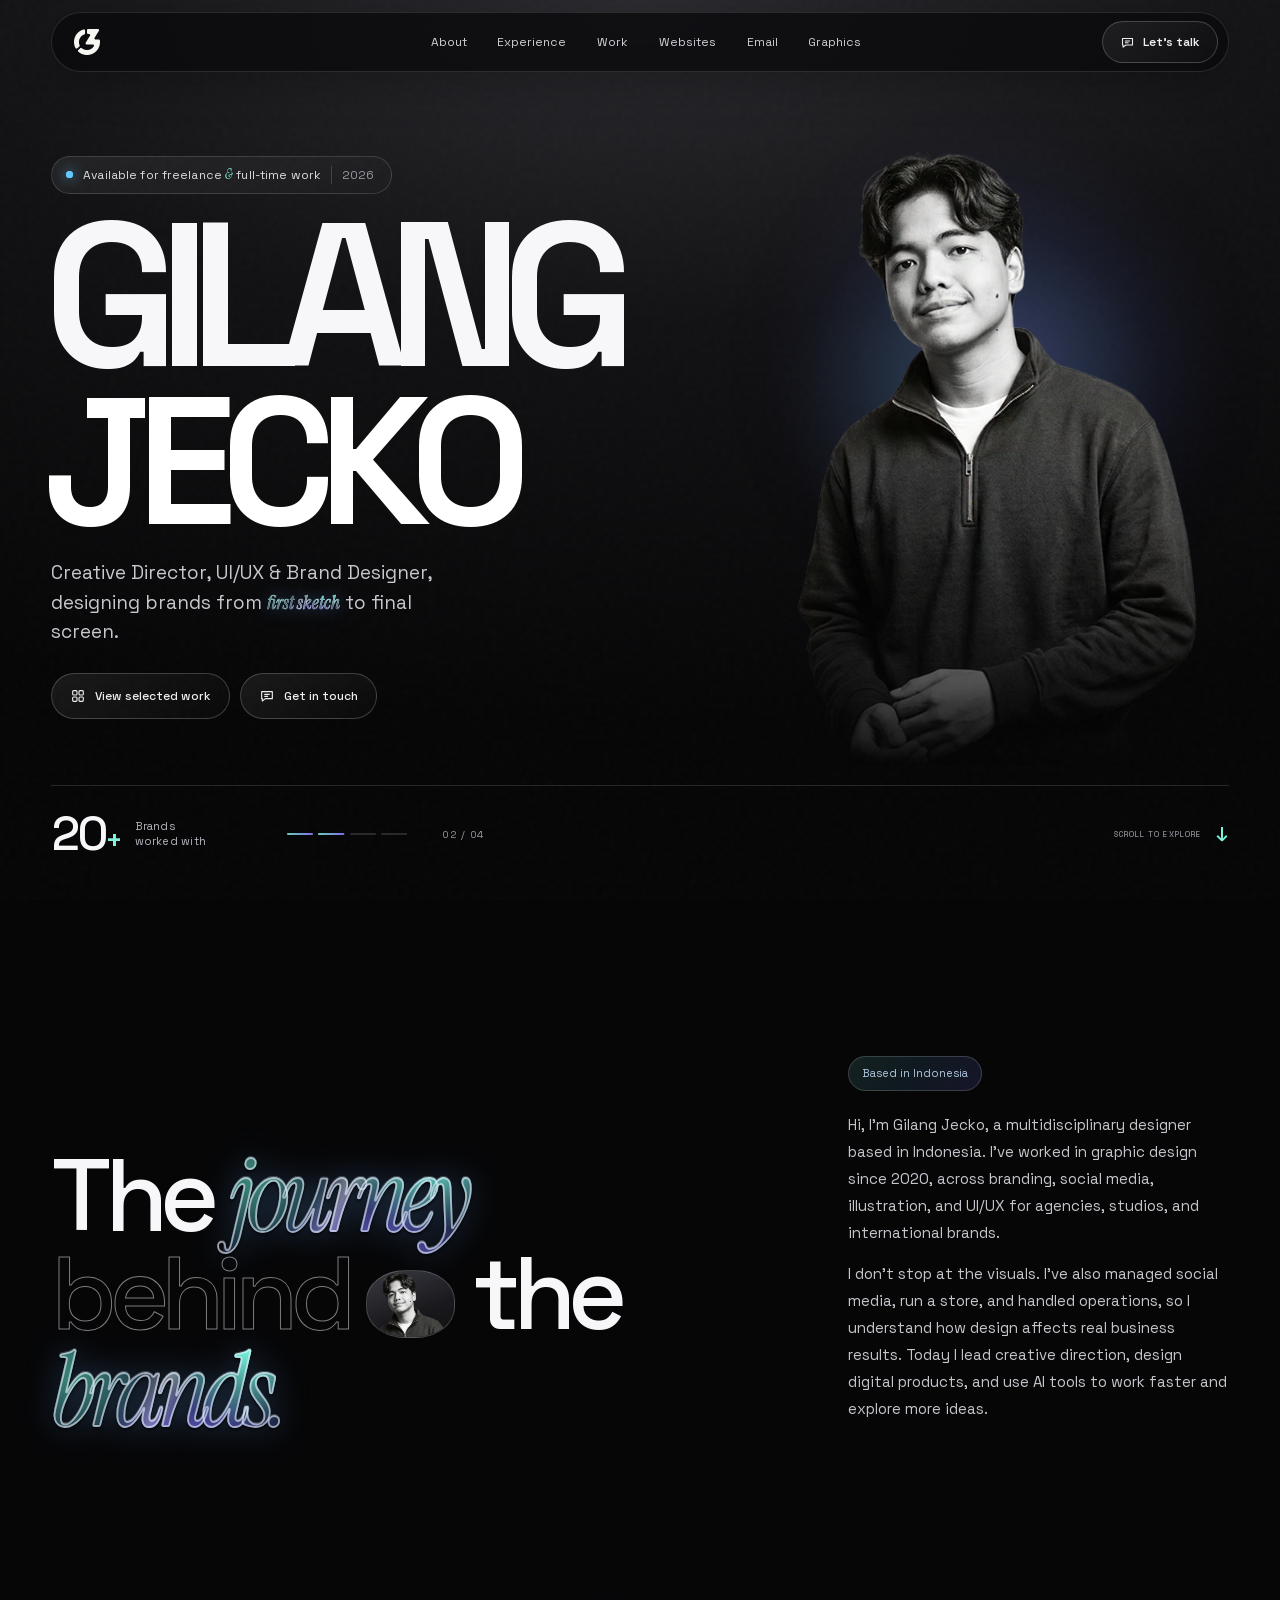
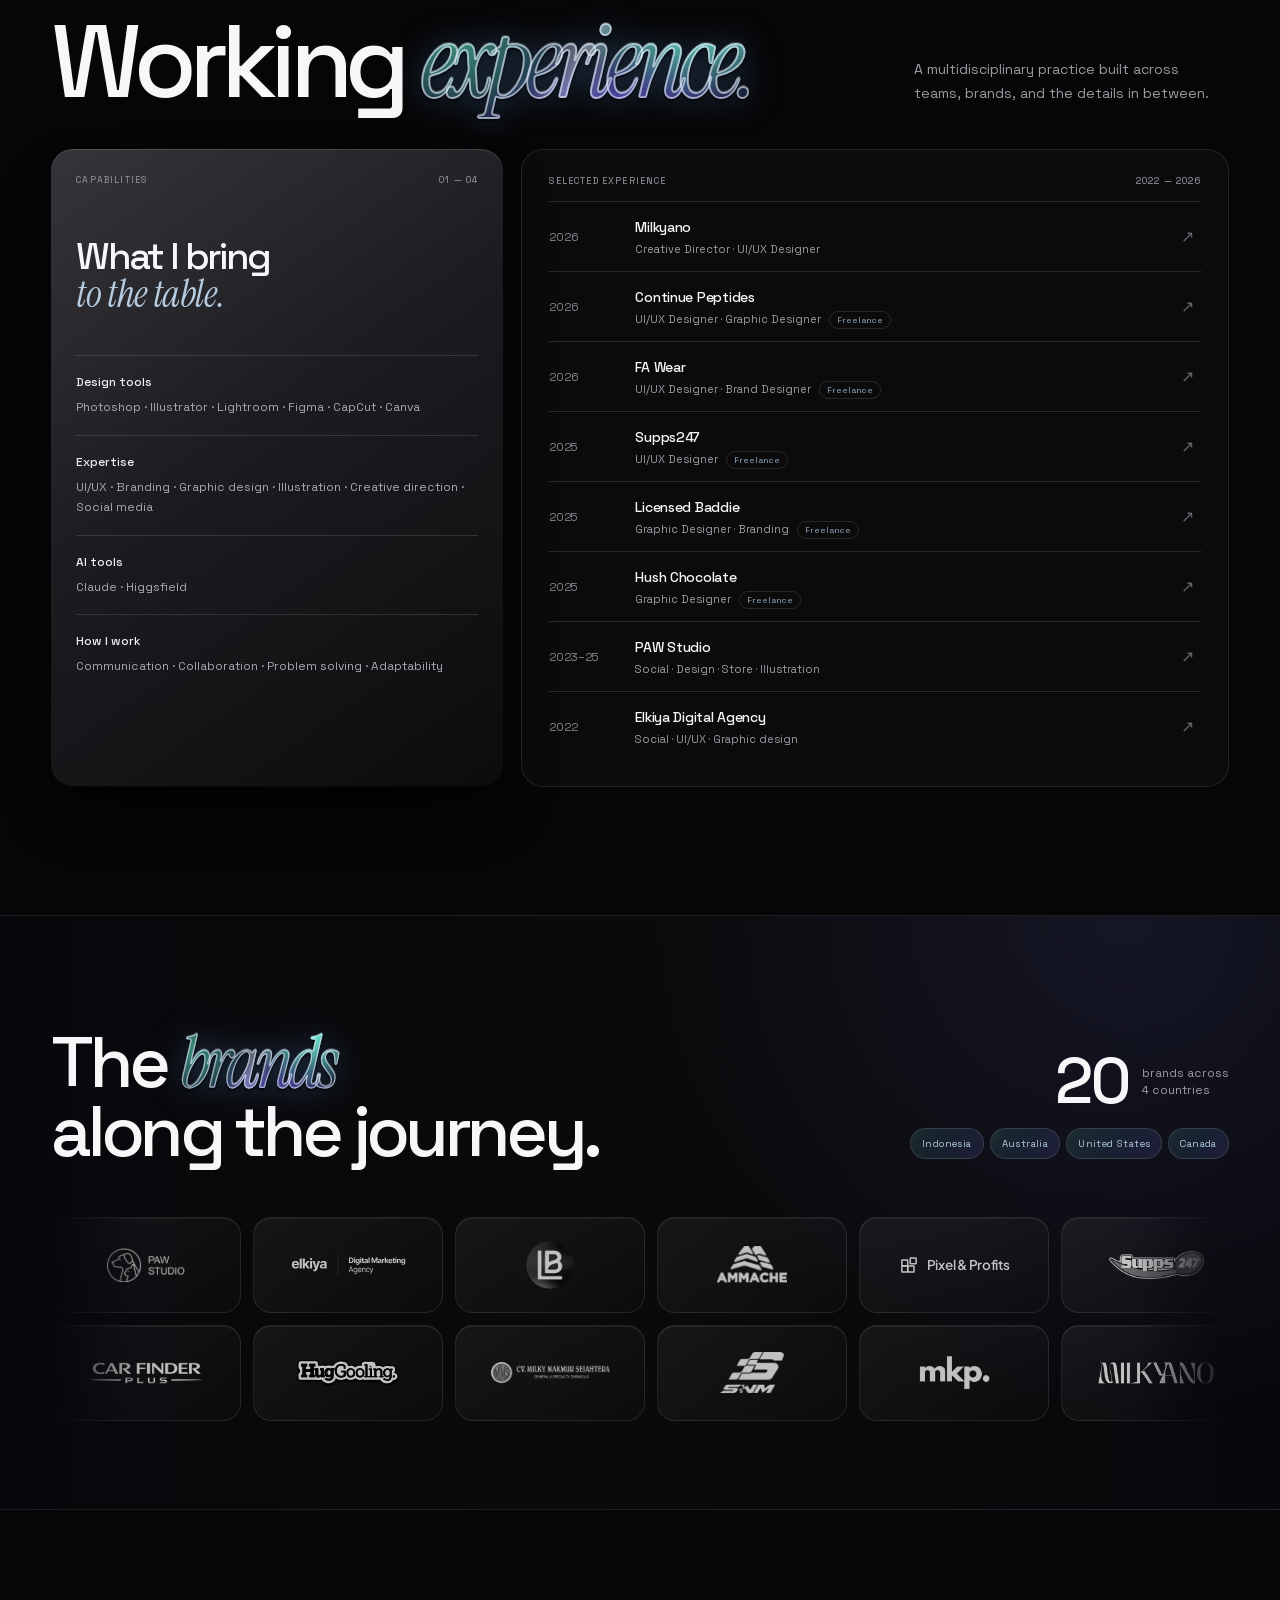
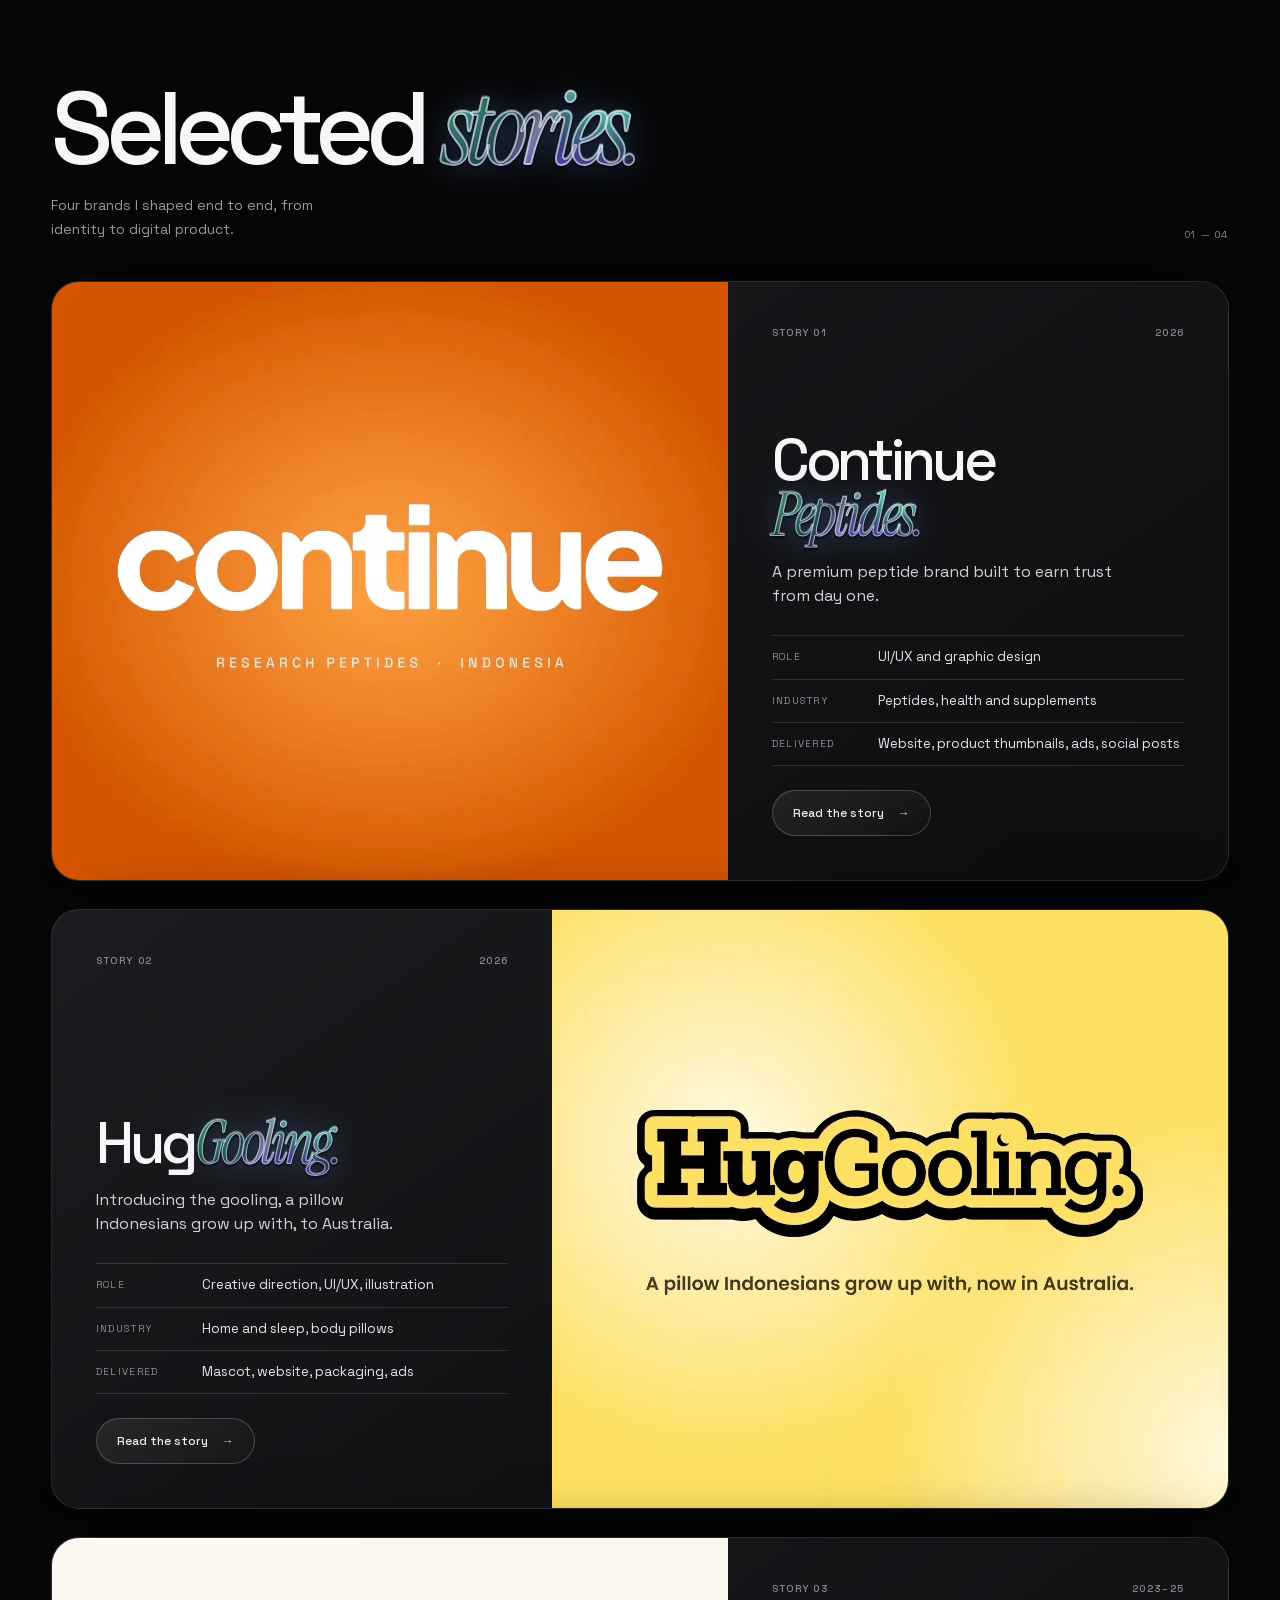
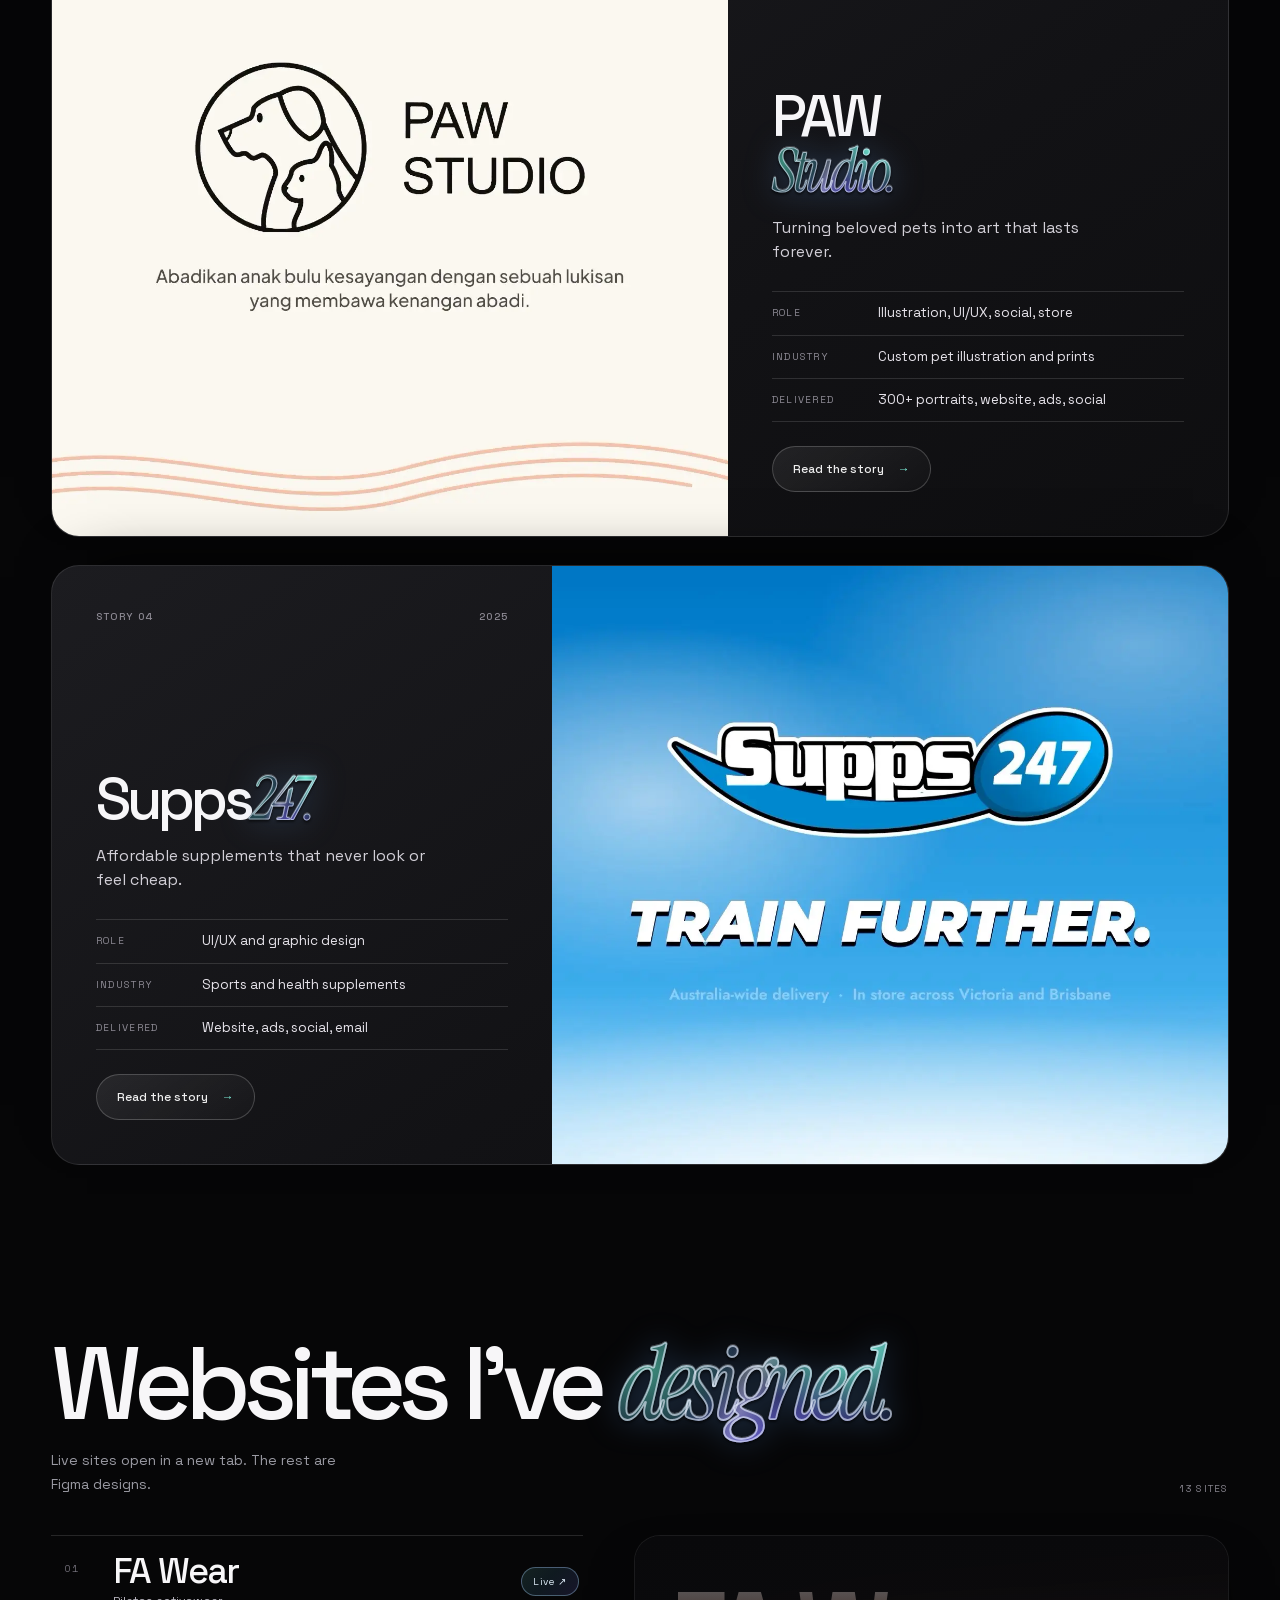
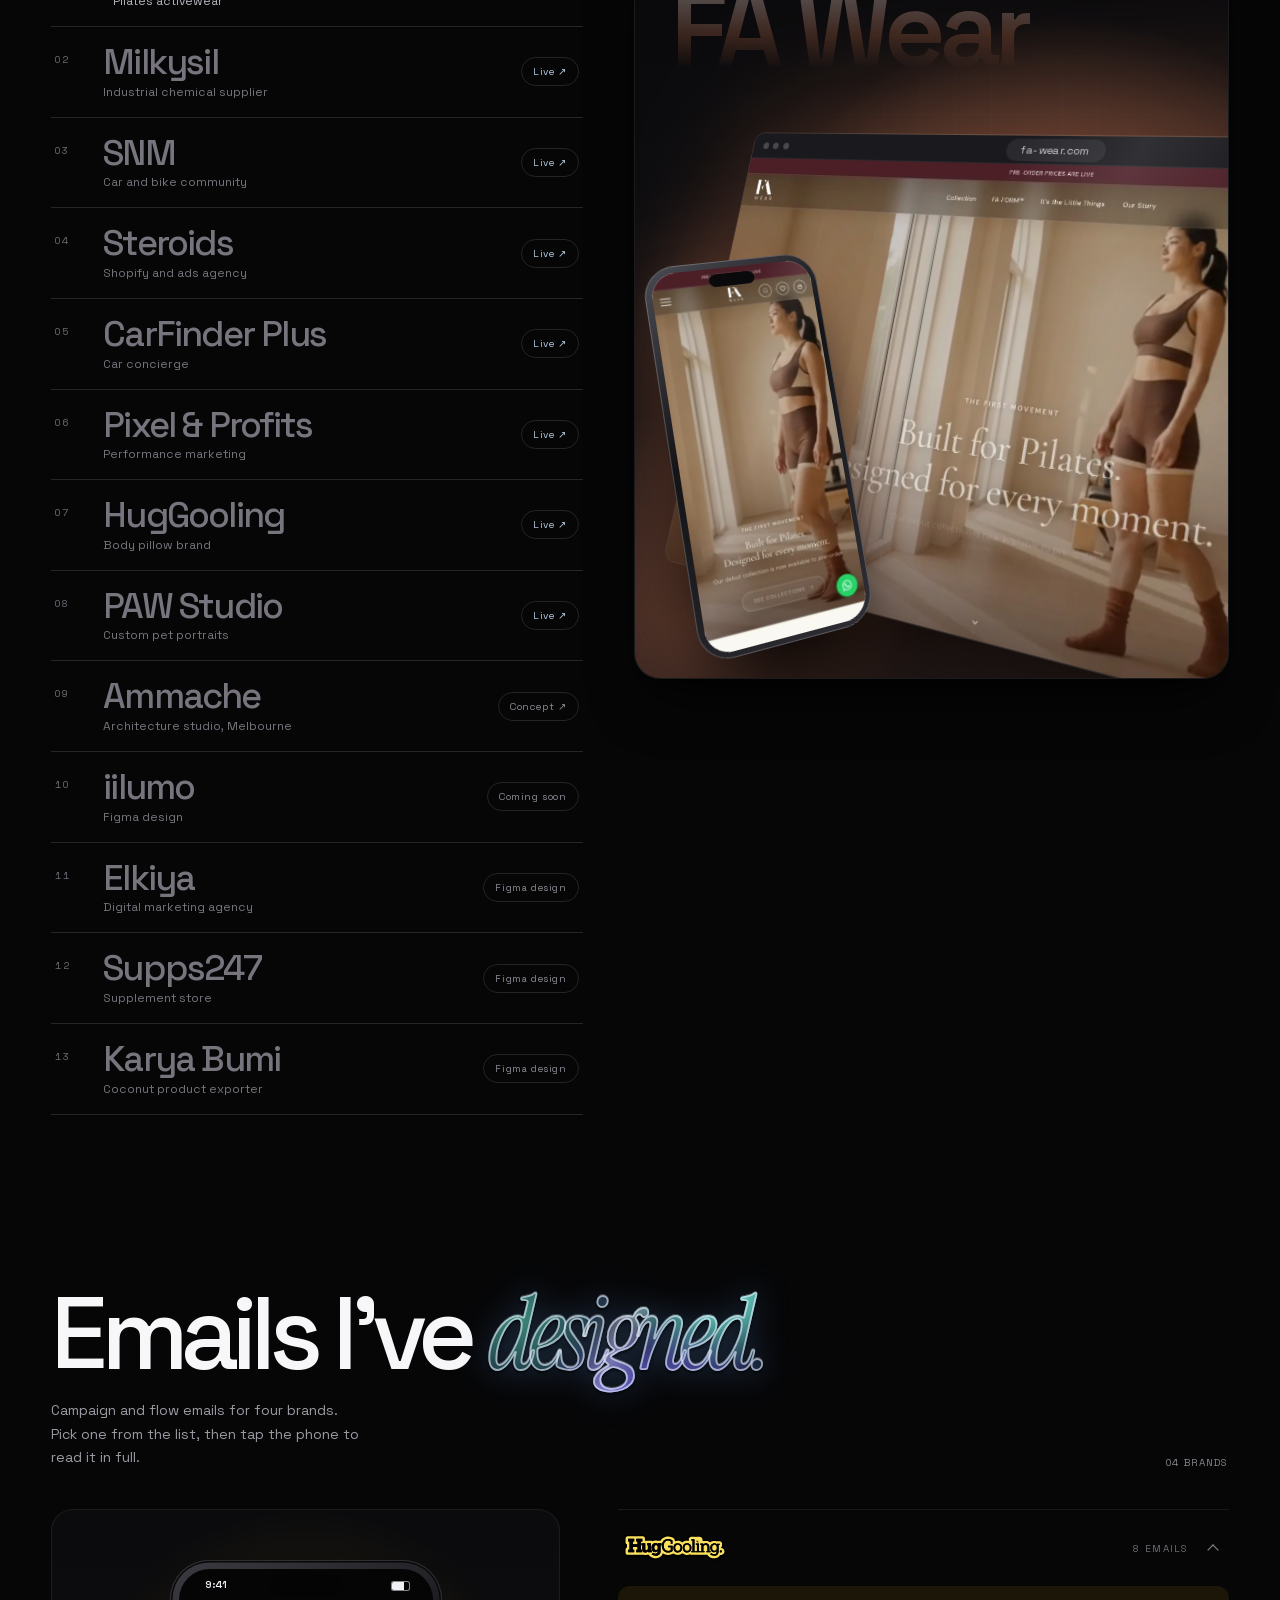
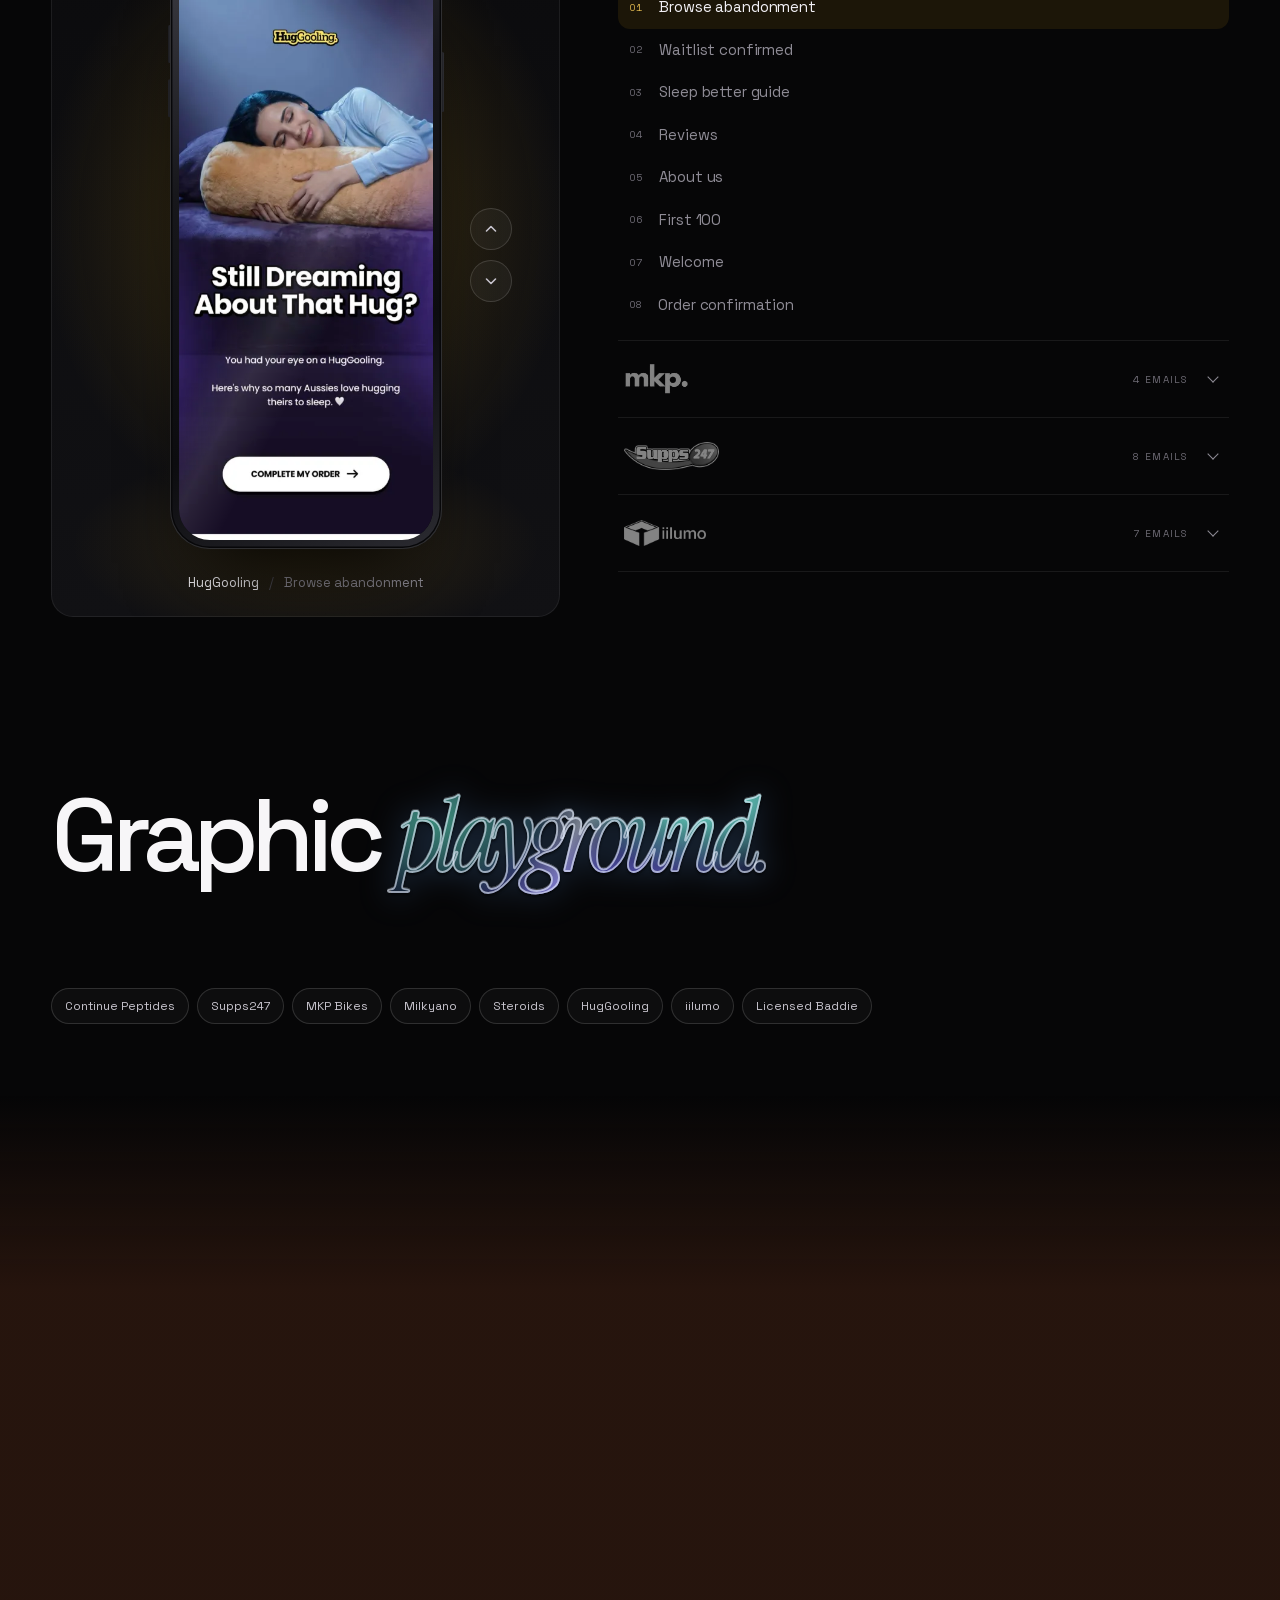
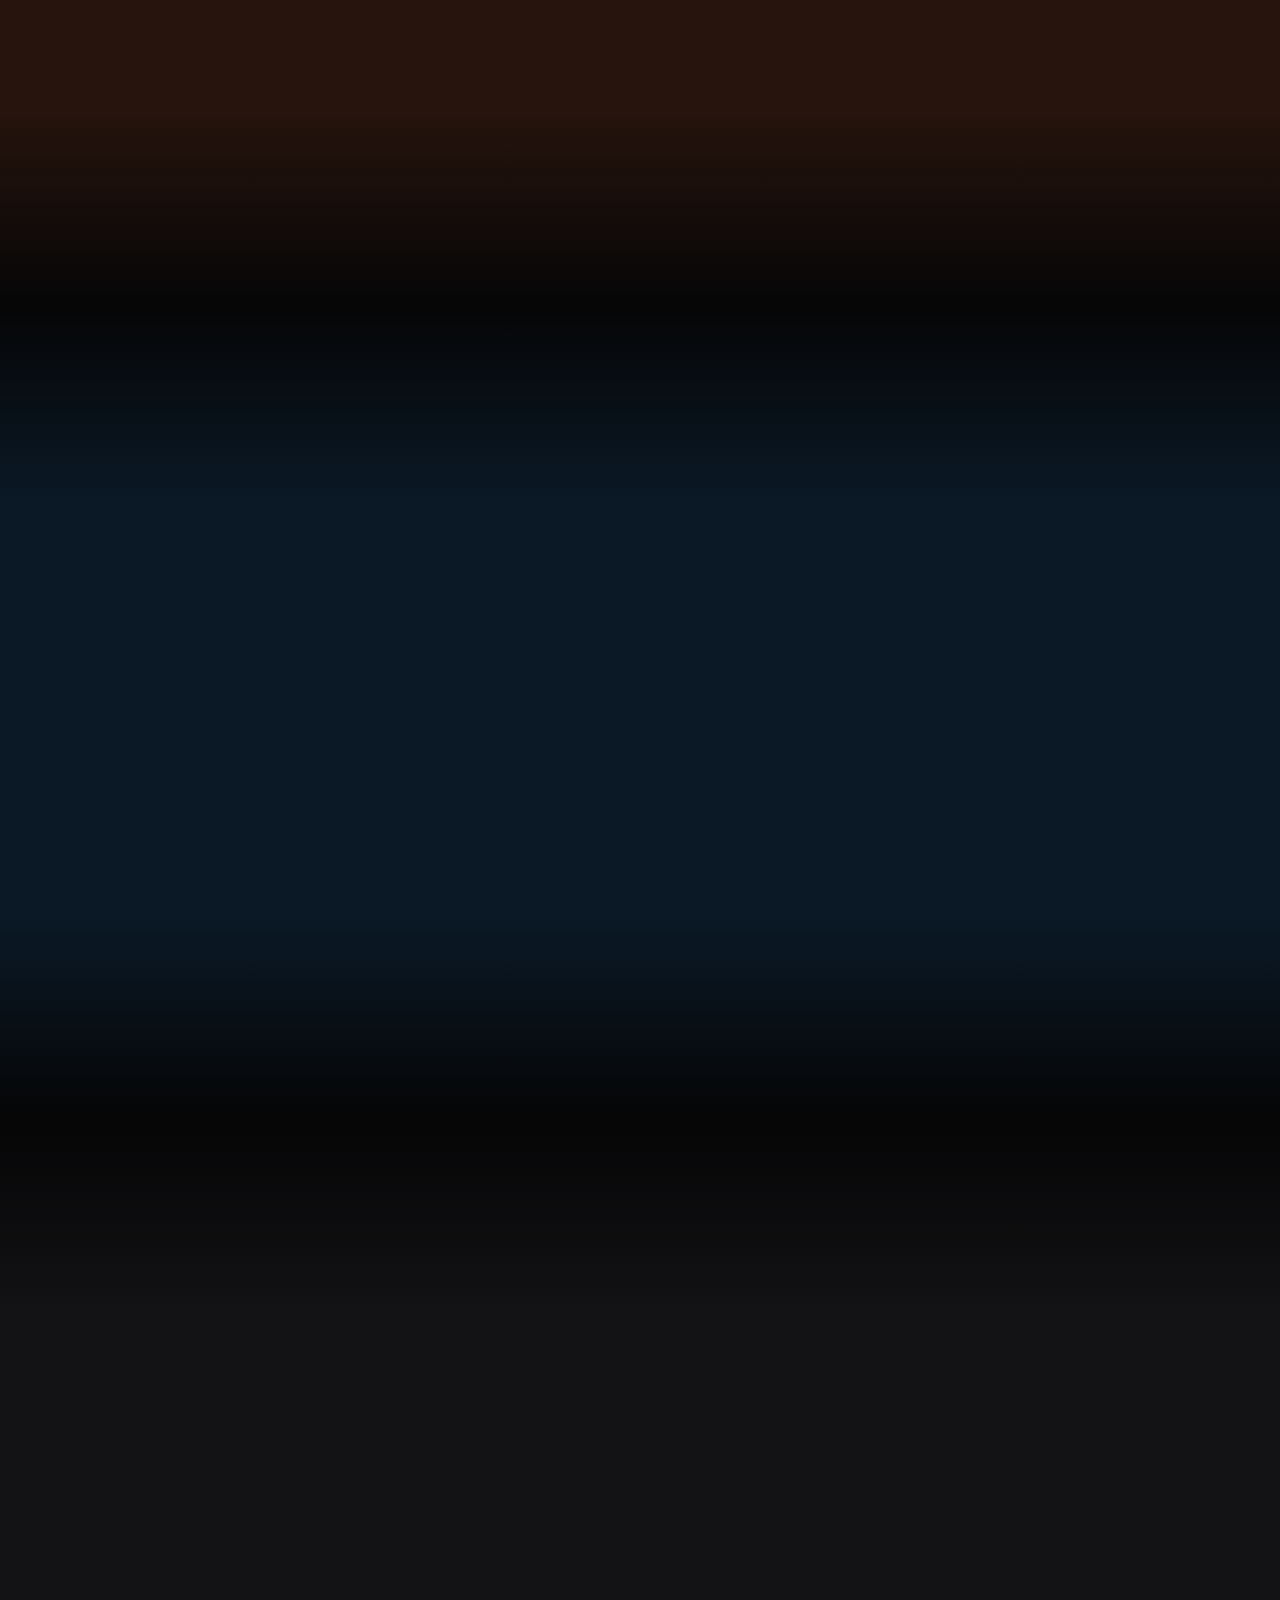
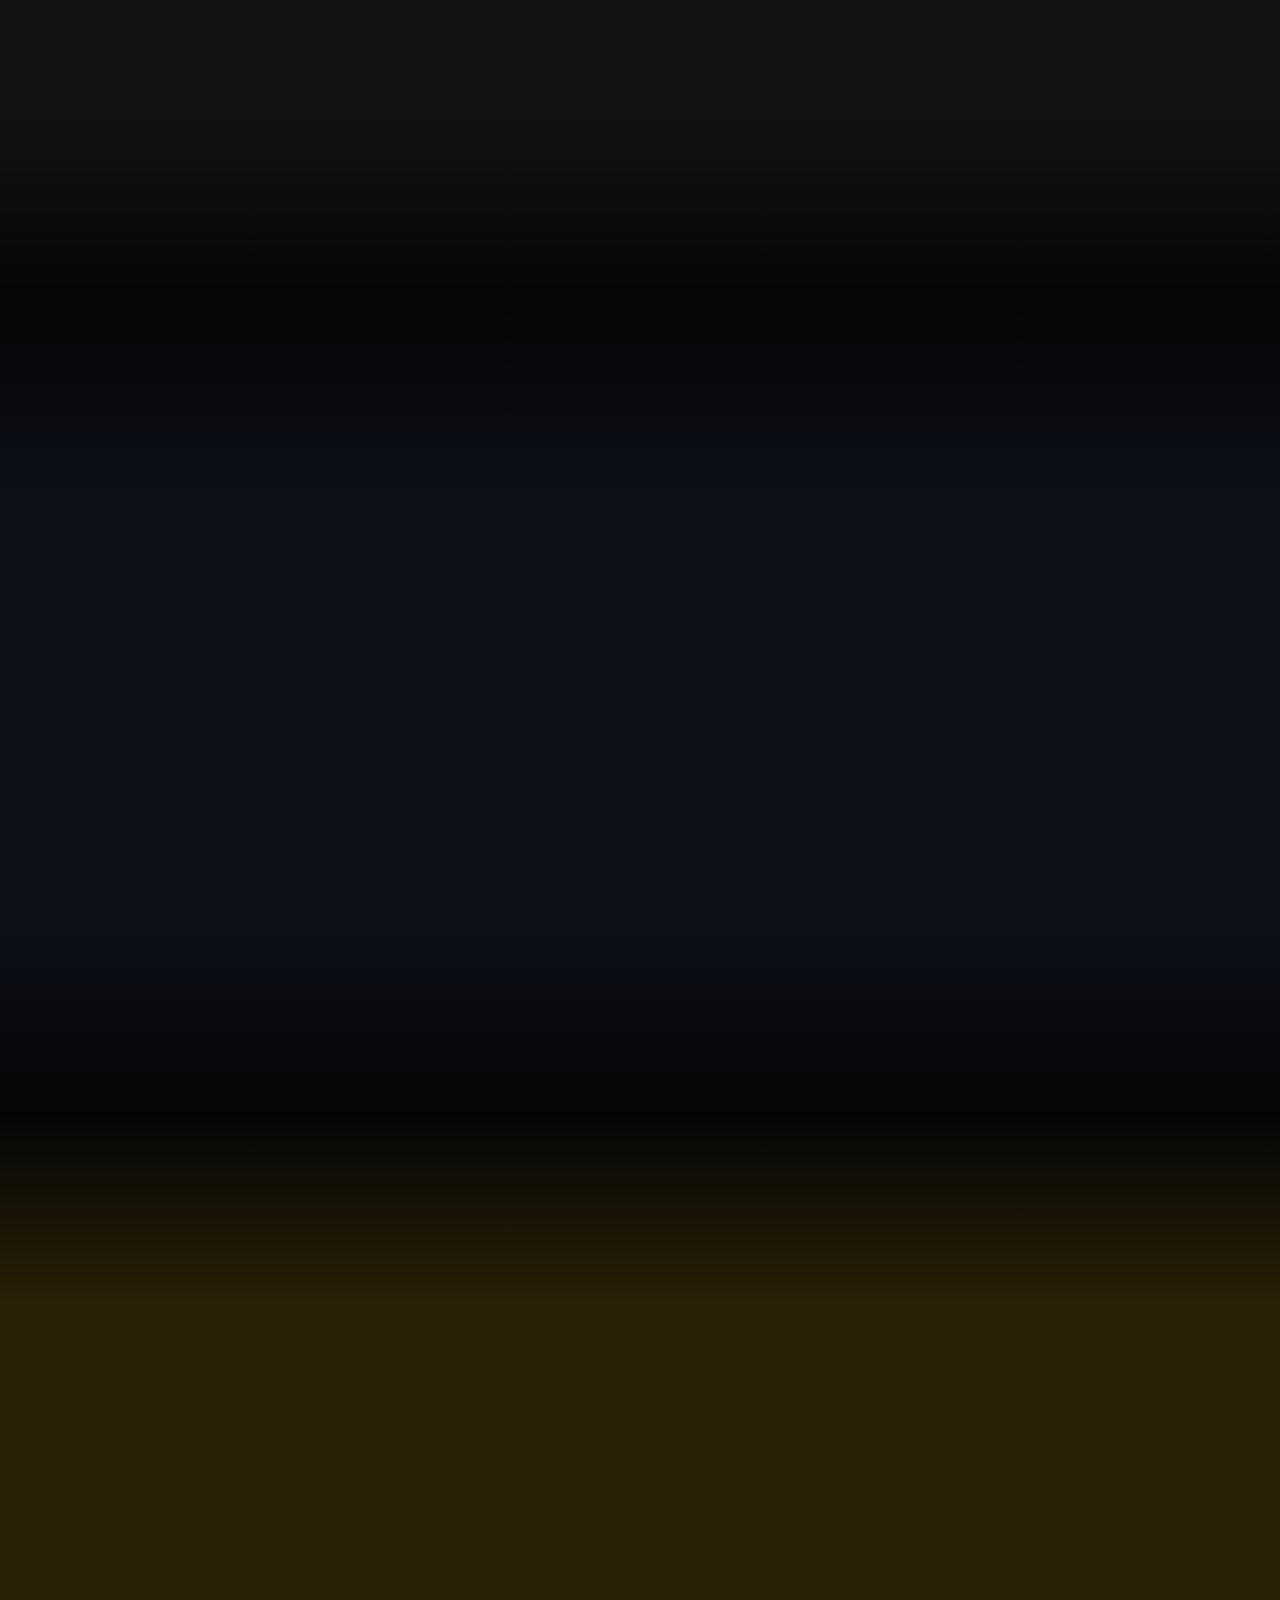
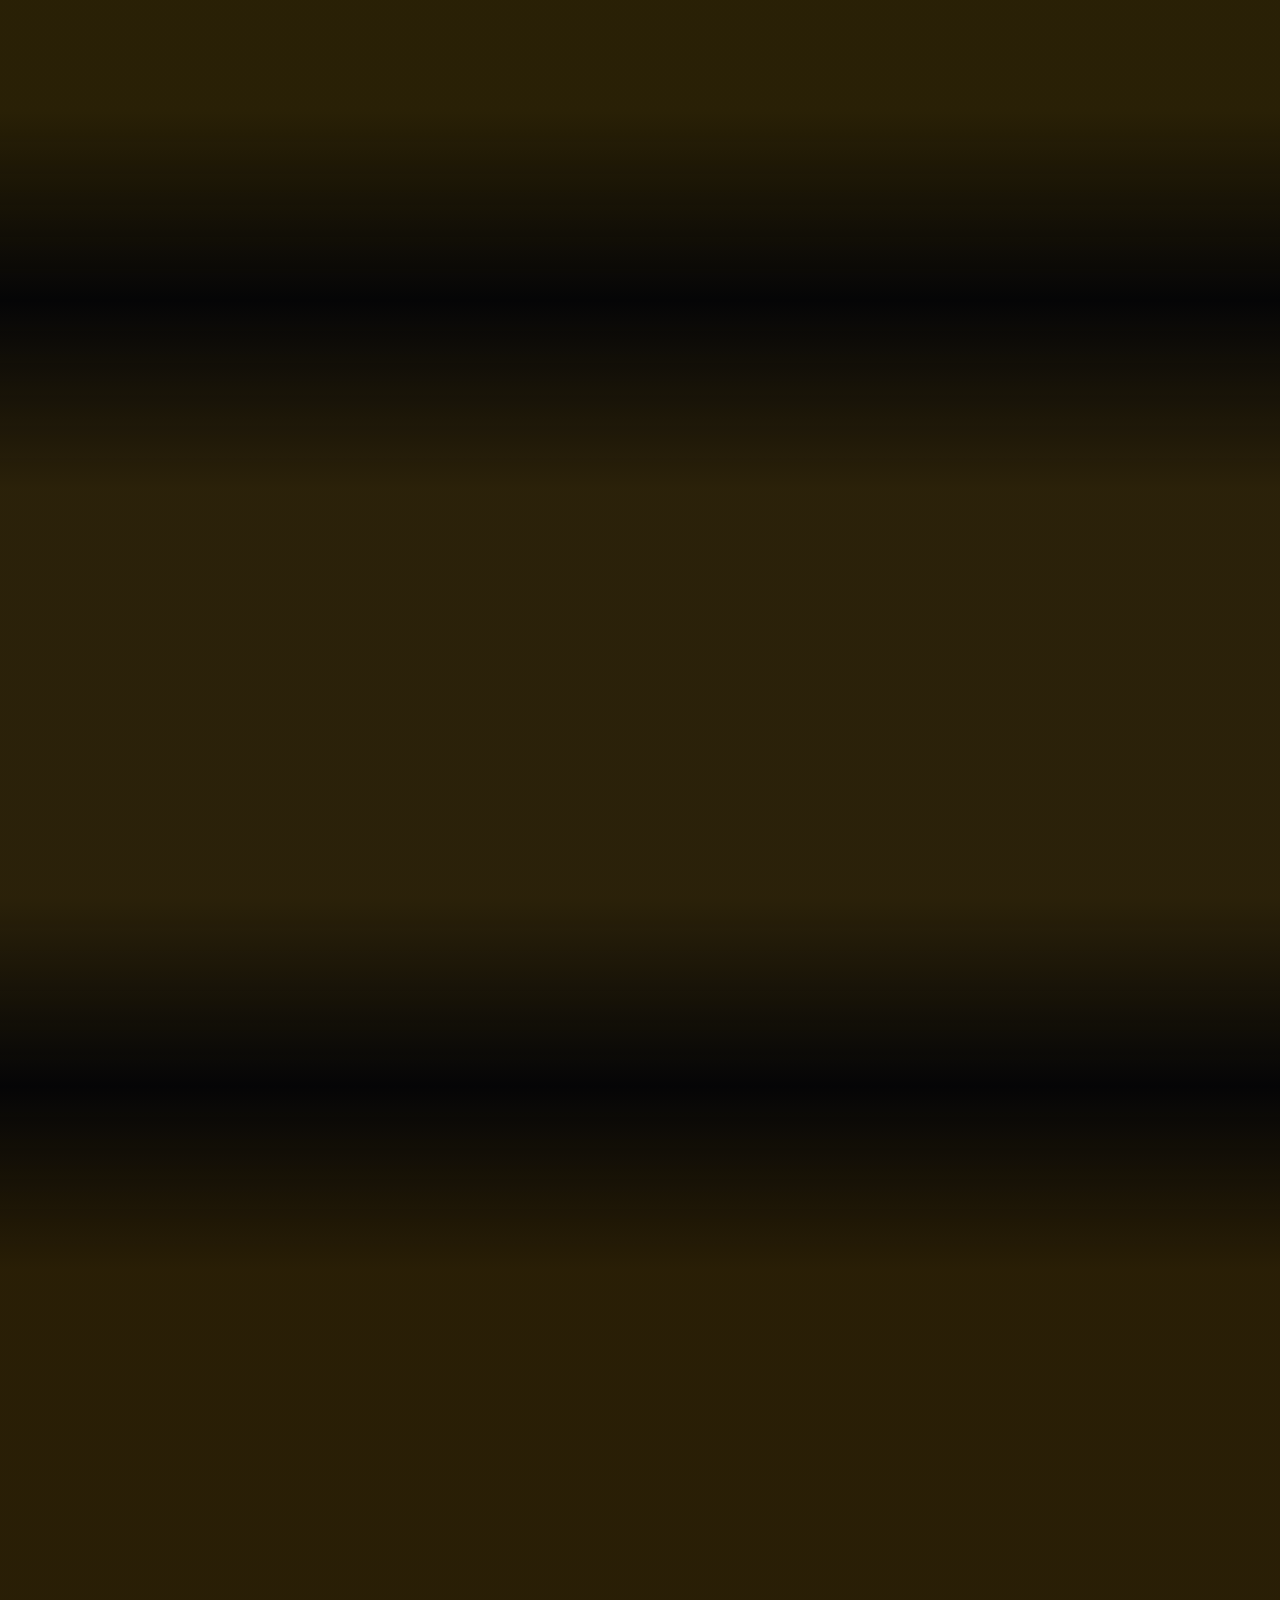
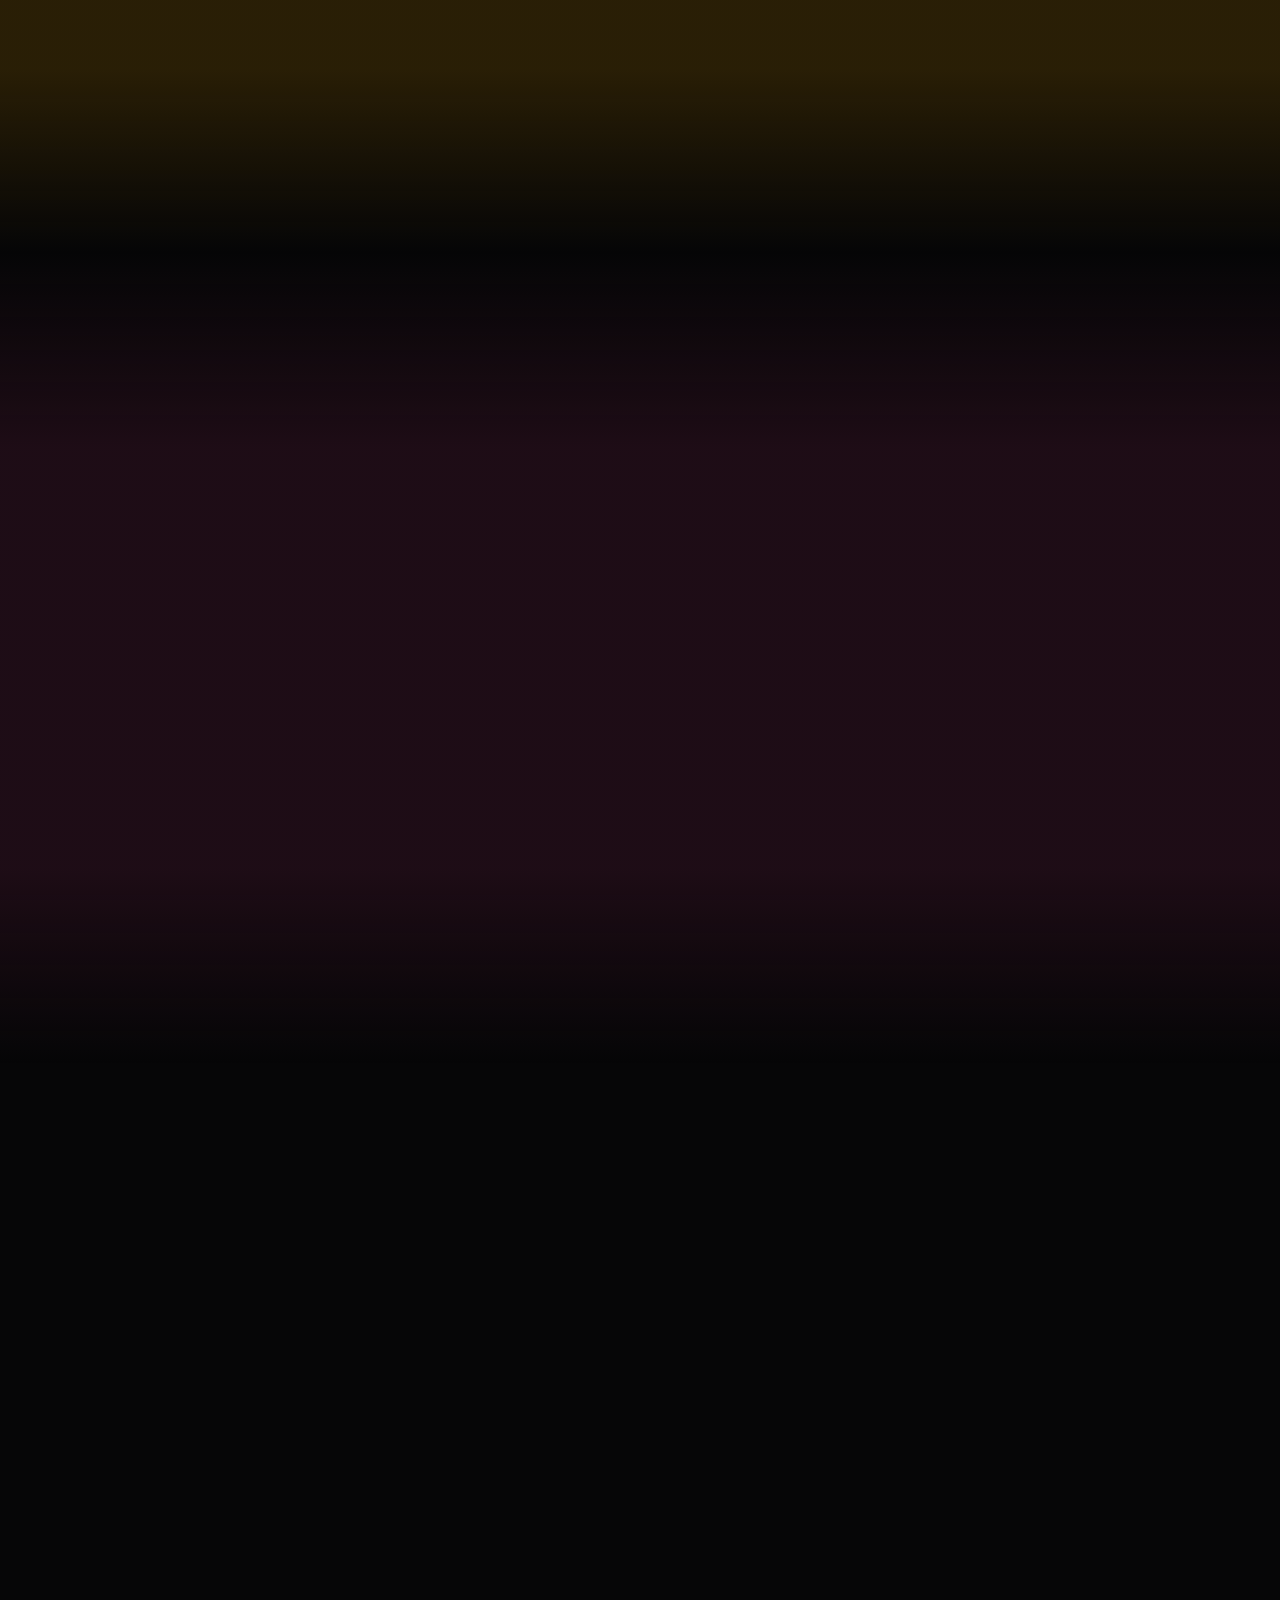
==== commit 2a00ae62: "Replace the hard-edged hero and contact glows with soft gradients The glows relied on a blur filter " ====
--- a/index.html
+++ b/index.html
@@ -30,8 +30,8 @@
     <link rel="preload" as="font" type="font/woff2" href="assets/fonts/instrument-serif-italic-latin.woff2" crossorigin />
     <link rel="preload" as="image" href="assets/gilang-jecko-portrait.webp" fetchpriority="high" />
     <script>try { if (sessionStorage.getItem("gj-intro")) document.documentElement.classList.add("no-intro"); sessionStorage.setItem("gj-intro", "1"); } catch (e) {}</script>
-    <link rel="stylesheet" href="design-tokens.css?v=50" />
-    <link rel="stylesheet" href="styles.css?v=107" />
+    <link rel="stylesheet" href="design-tokens.css?v=51" />
+    <link rel="stylesheet" href="styles.css?v=108" />
     <script src="script.js?v=69" defer></script>
   </head>
   <body>
--- a/design-tokens.css
+++ b/design-tokens.css
@@ -43,6 +43,9 @@
   /* Glow orb */
   --orb: radial-gradient(circle at 45% 62%, #7ff3dc 0%, #63c9ff 22%, #7e70ff 42%, #1f2470 60%, transparent 74%);
   --orb-blur: 60px;
+  /* Soft glow with the falloff built into the stops, so it needs no blur filter and has no visible edge. */
+  --glow-soft: radial-gradient(closest-side at 46% 56%, rgba(127,243,220,.10), rgba(127,243,220,.05) 40%, rgba(127,243,220,0) 75%),
+               radial-gradient(closest-side, rgba(126,112,255,.30) 0%, rgba(118,118,255,.25) 16%, rgba(104,132,255,.17) 34%, rgba(88,112,236,.10) 52%, rgba(64,76,196,.045) 70%, rgba(40,44,140,.012) 86%, rgba(31,36,112,0) 100%);
   --orb-opacity: .35;
 
   /* Shape */
--- a/styles.css
+++ b/styles.css
@@ -44,7 +44,8 @@
 .button { display:inline-flex; align-items:center; justify-content:center; gap:9px; min-height:46px; padding:0 18px; border-radius:999px; font-size:12px; font-weight:500; transition:transform .25s var(--ease),background .25s ease,border-color .25s ease; }
 .hero-visual { position:relative; grid-area:visual; display:flex; min-width:0; align-items:flex-end; justify-content:center; }
 .hero-portrait { position:relative; z-index:1; display:block; width:100%; height:auto; max-height:clamp(420px,calc(100vh - 250px),680px); max-height:clamp(420px,calc(100svh - 250px),680px); object-fit:contain; object-position:50% 100%; -webkit-mask-image:linear-gradient(180deg,#000 60%,transparent 97%); mask-image:linear-gradient(180deg,#000 60%,transparent 97%); }
-.hero-orb { position:absolute; top:4%; left:50%; width:min(85%,380px); aspect-ratio:1; border-radius:50%; background:var(--orb); filter:blur(var(--orb-blur)); opacity:.3; transform:translateX(-50%); pointer-events:none; }
+/* Centred behind the head and shoulders and faded out well above the waist, so it never shows through where the photo fades. */
+.hero-orb { position:absolute; top:-6%; left:50%; width:min(118%,600px); aspect-ratio:1; background:var(--glow-soft); transform:translateX(-50%); pointer-events:none; }
 /* Hero hover: a soft circle follows the cursor over the portrait and shows the Batman version
    underneath it. The circle grows in on enter and shrinks away on leave. */
 @property --reveal { syntax:"<length>"; inherits:true; initial-value:1px; }
@@ -664,7 +665,7 @@
 .artwork-dialog-footer output { margin-left:6px; color:#cdcdd3; font-variant-numeric:tabular-nums; }
 .contact { padding-top:var(--section-pad); padding-bottom:70px; }
 .contact-panel { position:relative; display:flex; min-height:460px; flex-direction:column; align-items:center; justify-content:center; overflow:hidden; padding:60px 25px; border:1px solid rgba(255,255,255,.12); border-radius:30px; background:linear-gradient(145deg,rgba(255,255,255,.075),rgba(255,255,255,.015)); box-shadow:var(--edge),var(--lift); text-align:center; }
-.contact-glow { position:absolute; top:5%; left:50%; width:420px; aspect-ratio:1; border-radius:50%; background:var(--orb); filter:blur(75px); opacity:.3; transform:translateX(-50%); pointer-events:none; }
+.contact-glow { position:absolute; top:-12%; left:50%; width:min(140%,720px); aspect-ratio:1; background:var(--glow-soft); transform:translateX(-50%); pointer-events:none; }
 .contact-kicker { position:relative; margin:0 0 17px; color:#a09ba5; font-size:8px; }
 .contact-panel h2 { position:relative; margin:0; font-size:clamp(57px,10vw,112px); font-weight:500; line-height:.83; letter-spacing:-.08em; }
 .contact-description { position:relative; max-width:370px; margin:25px 0 25px; color:#b7b3bc; font-size:14px; }
@@ -882,8 +883,7 @@
    every scroll frame, which makes iPhones stutter and run out of memory; solid fills and soft gradients look nearly the same. */
 @media (hover:none) {
   .site-header { background:rgba(10,10,12,.94); -webkit-backdrop-filter:none; backdrop-filter:none; }
-  .hero-orb,.contact-glow,.gfx-brand::before,.site-scene::after { filter:none; }
-  .hero-orb,.contact-glow { opacity:.2; }
+  .gfx-brand::before,.site-scene::after { filter:none; }
   .gfx-brand::before { opacity:.3; }
   .mk-chip,.mk-card,.st-pill,.gfx-format { -webkit-backdrop-filter:none; backdrop-filter:none; }
   .will-reveal,.will-reveal.is-in { filter:none; }
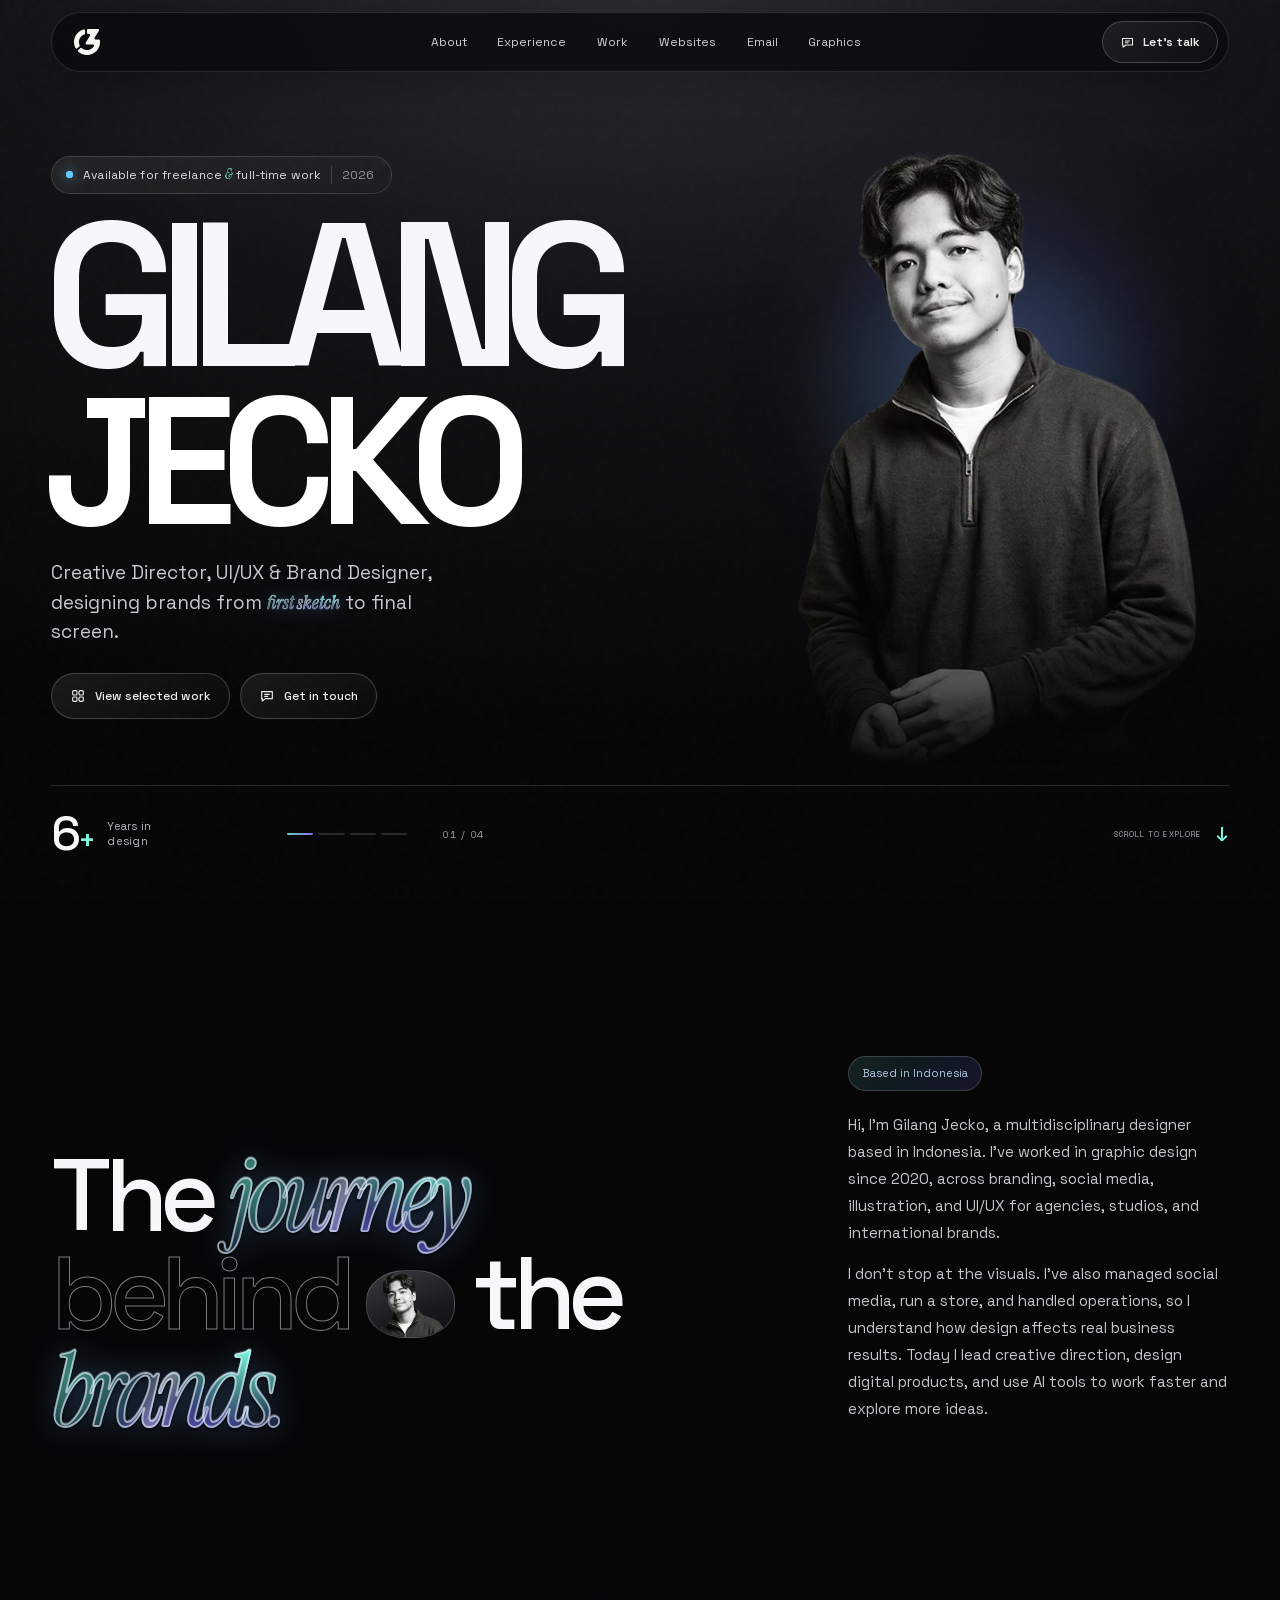
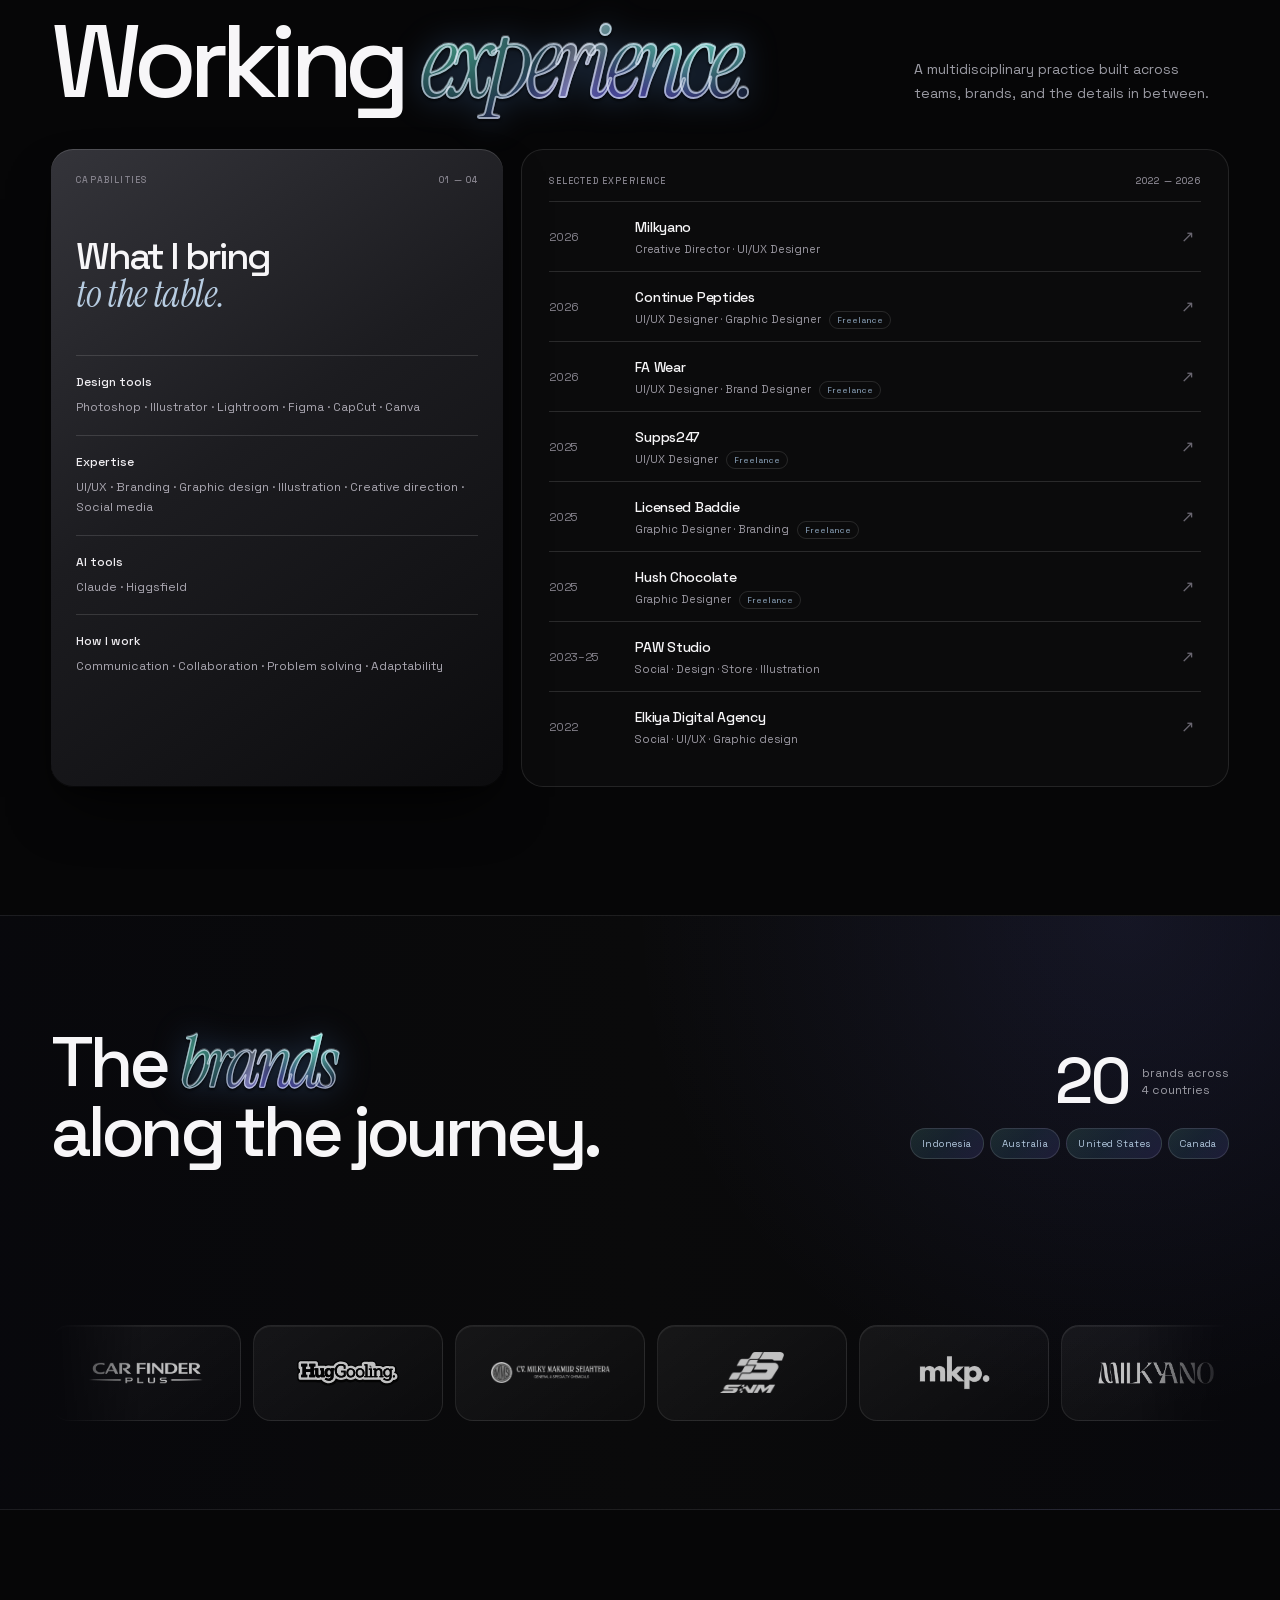
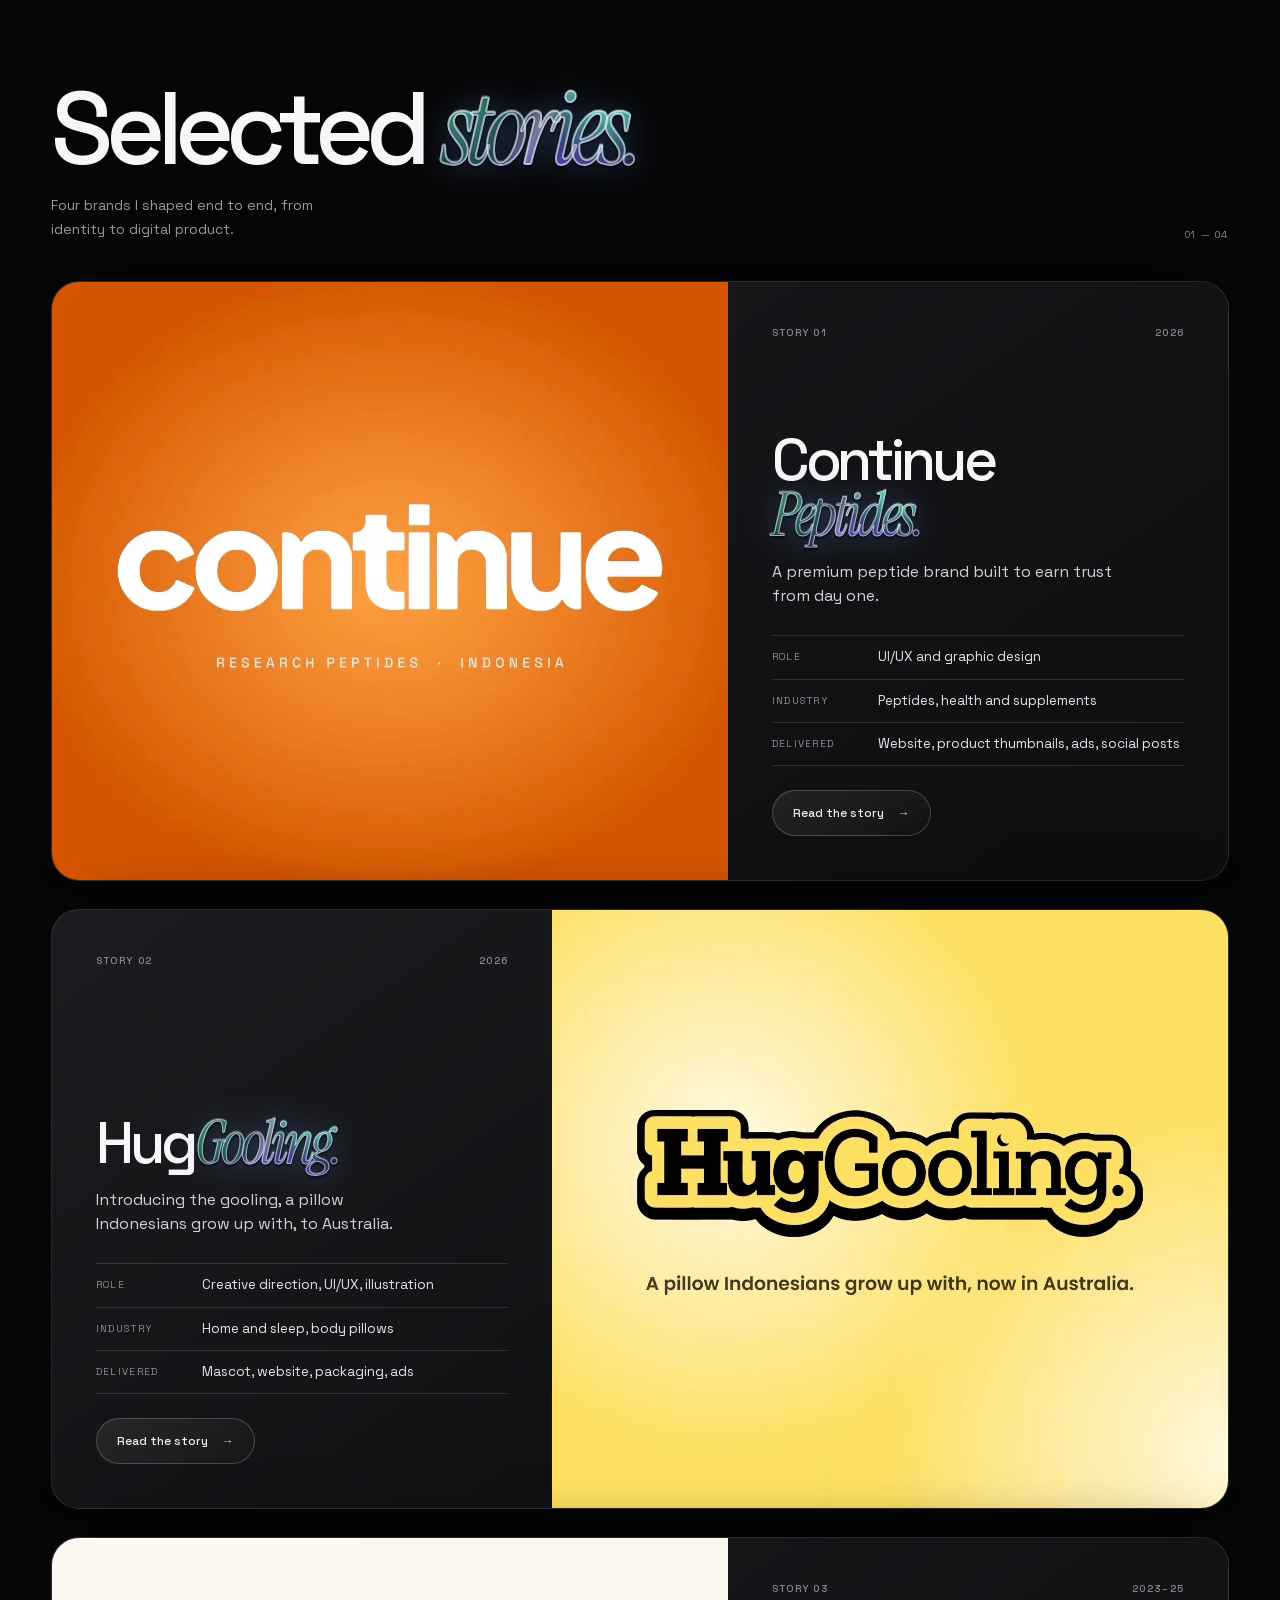
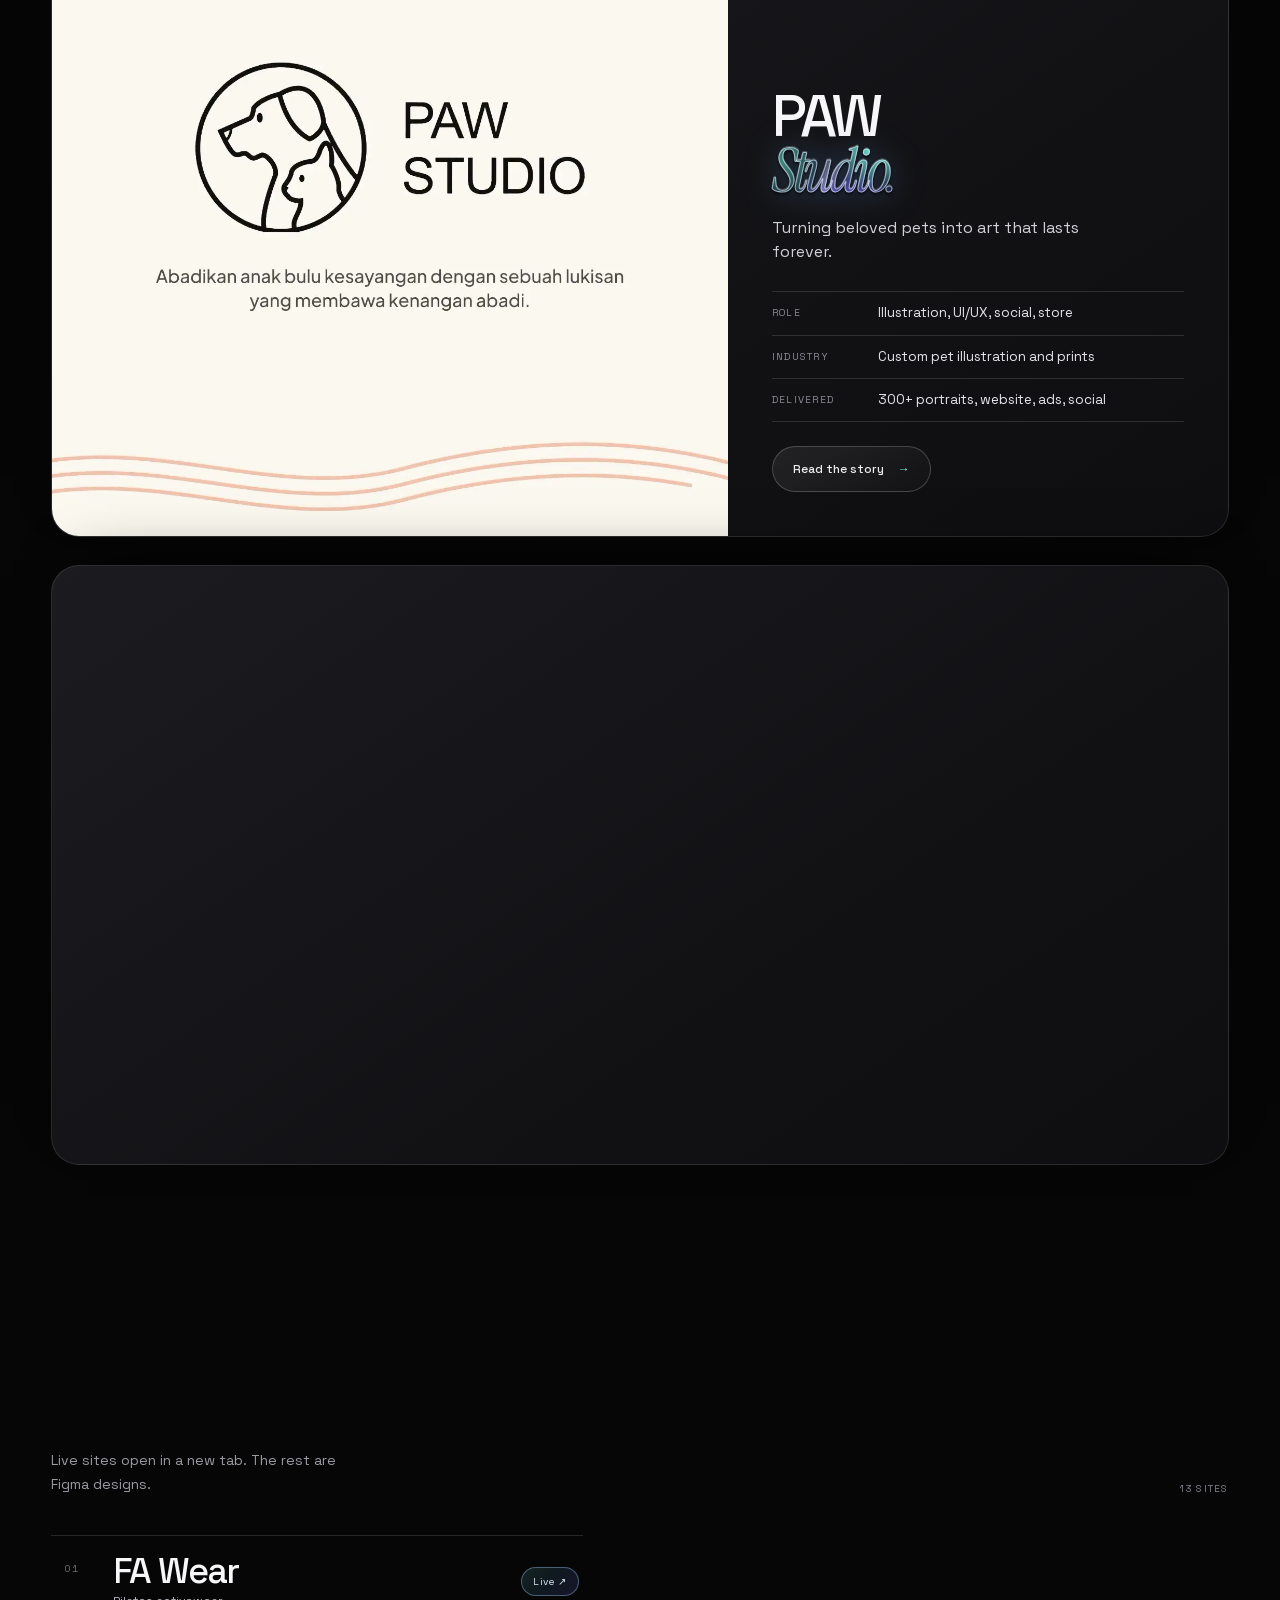
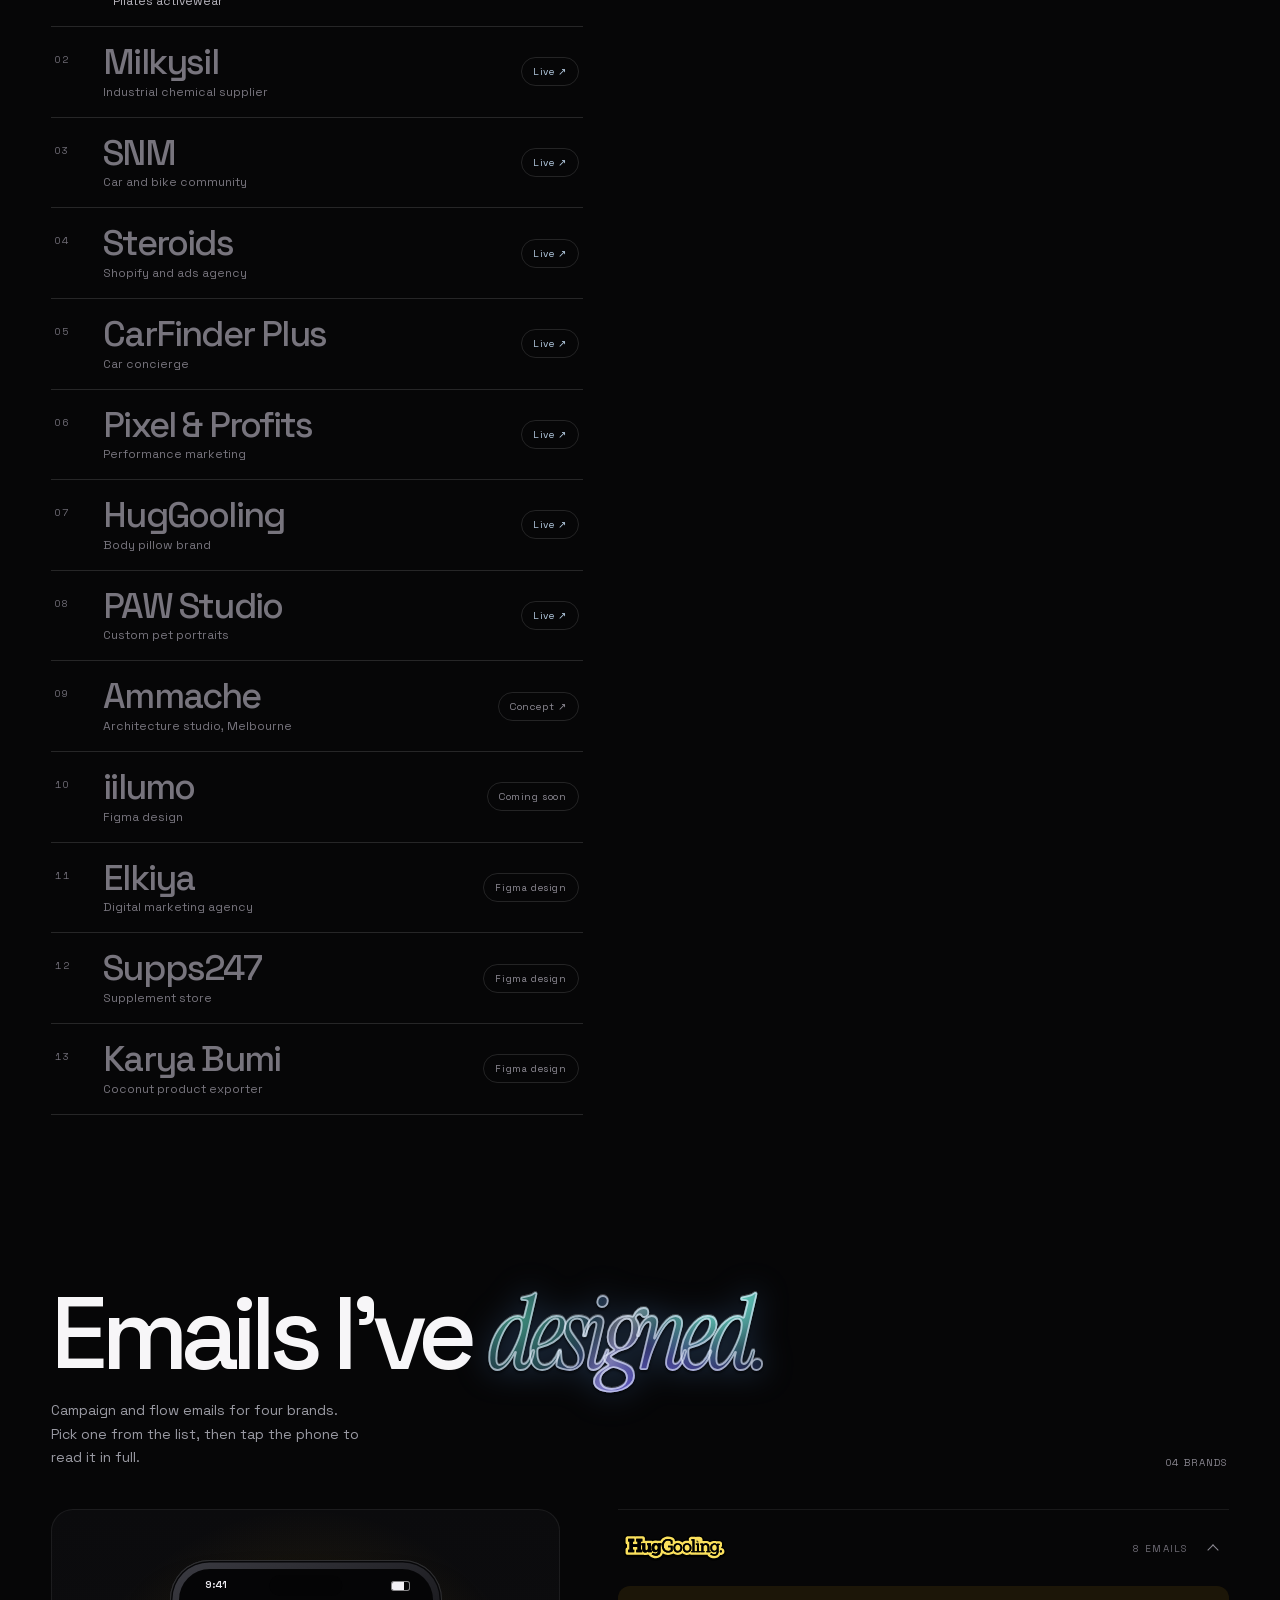
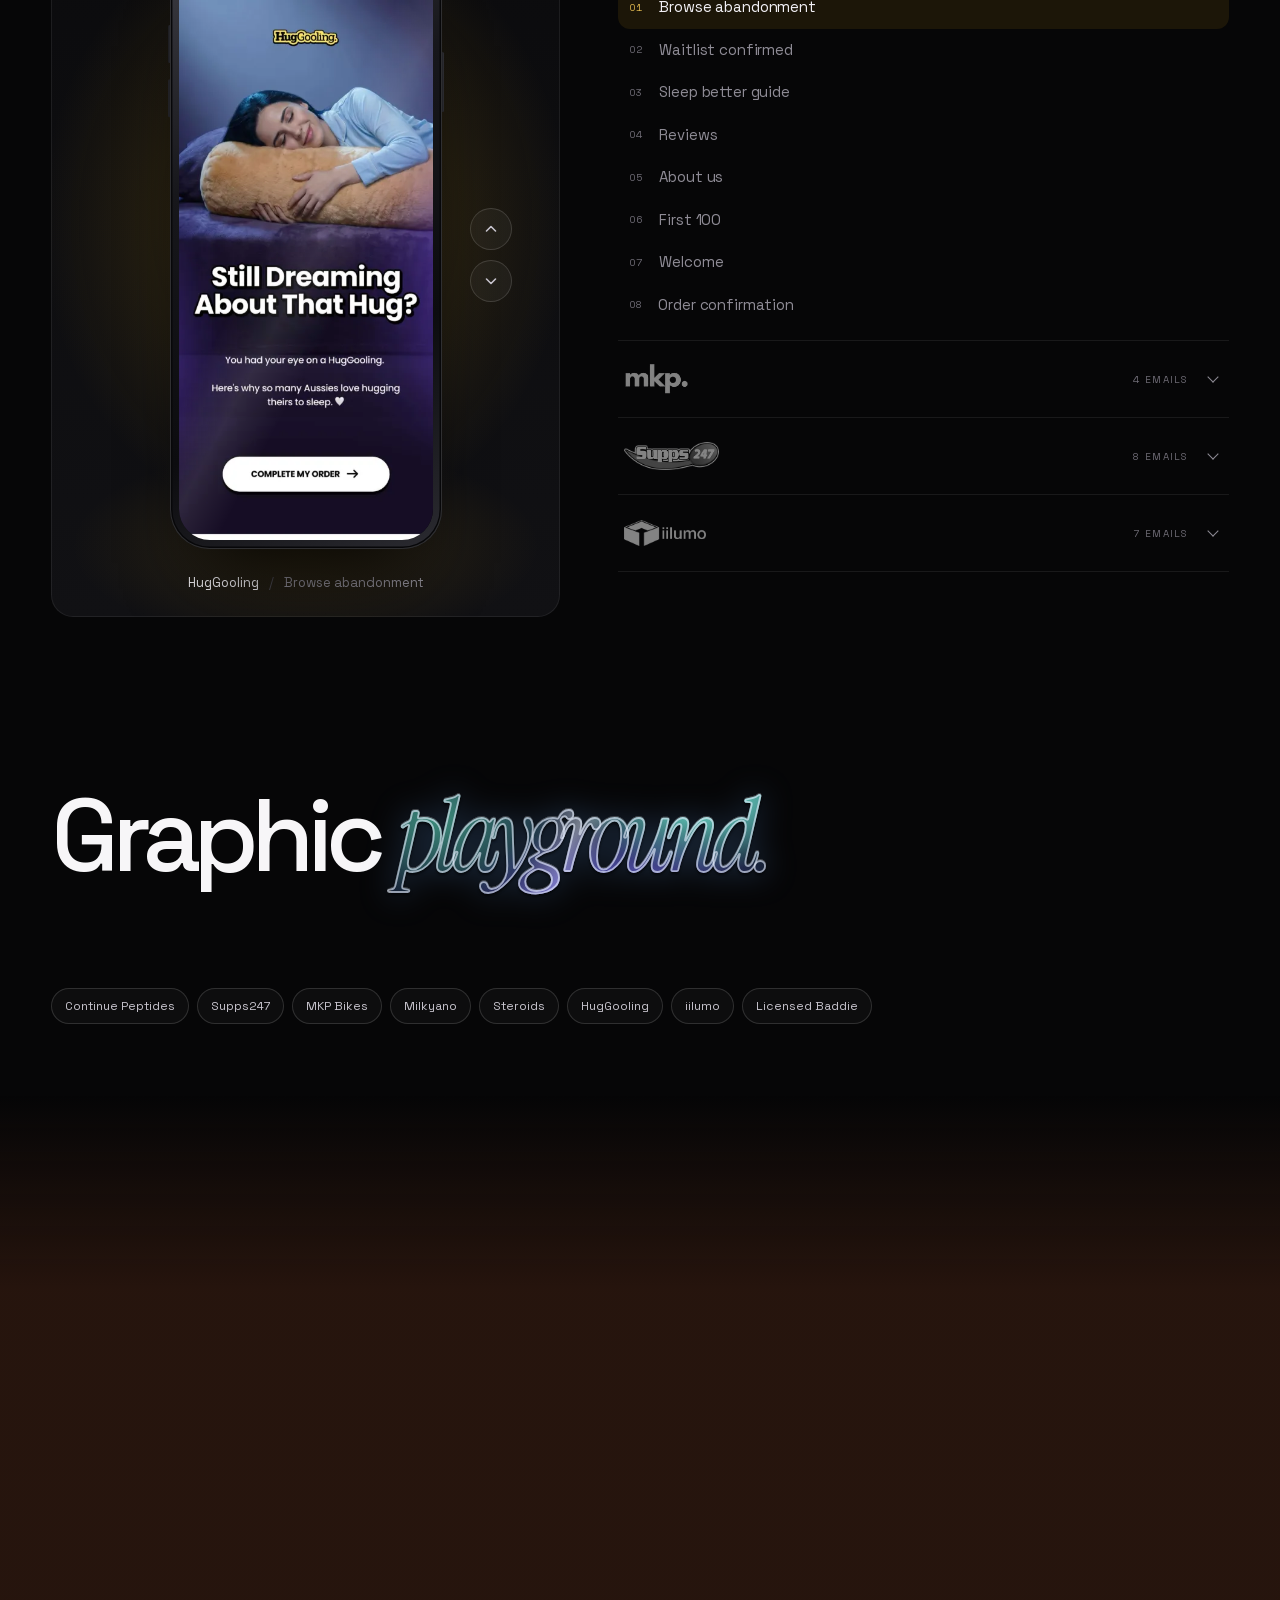
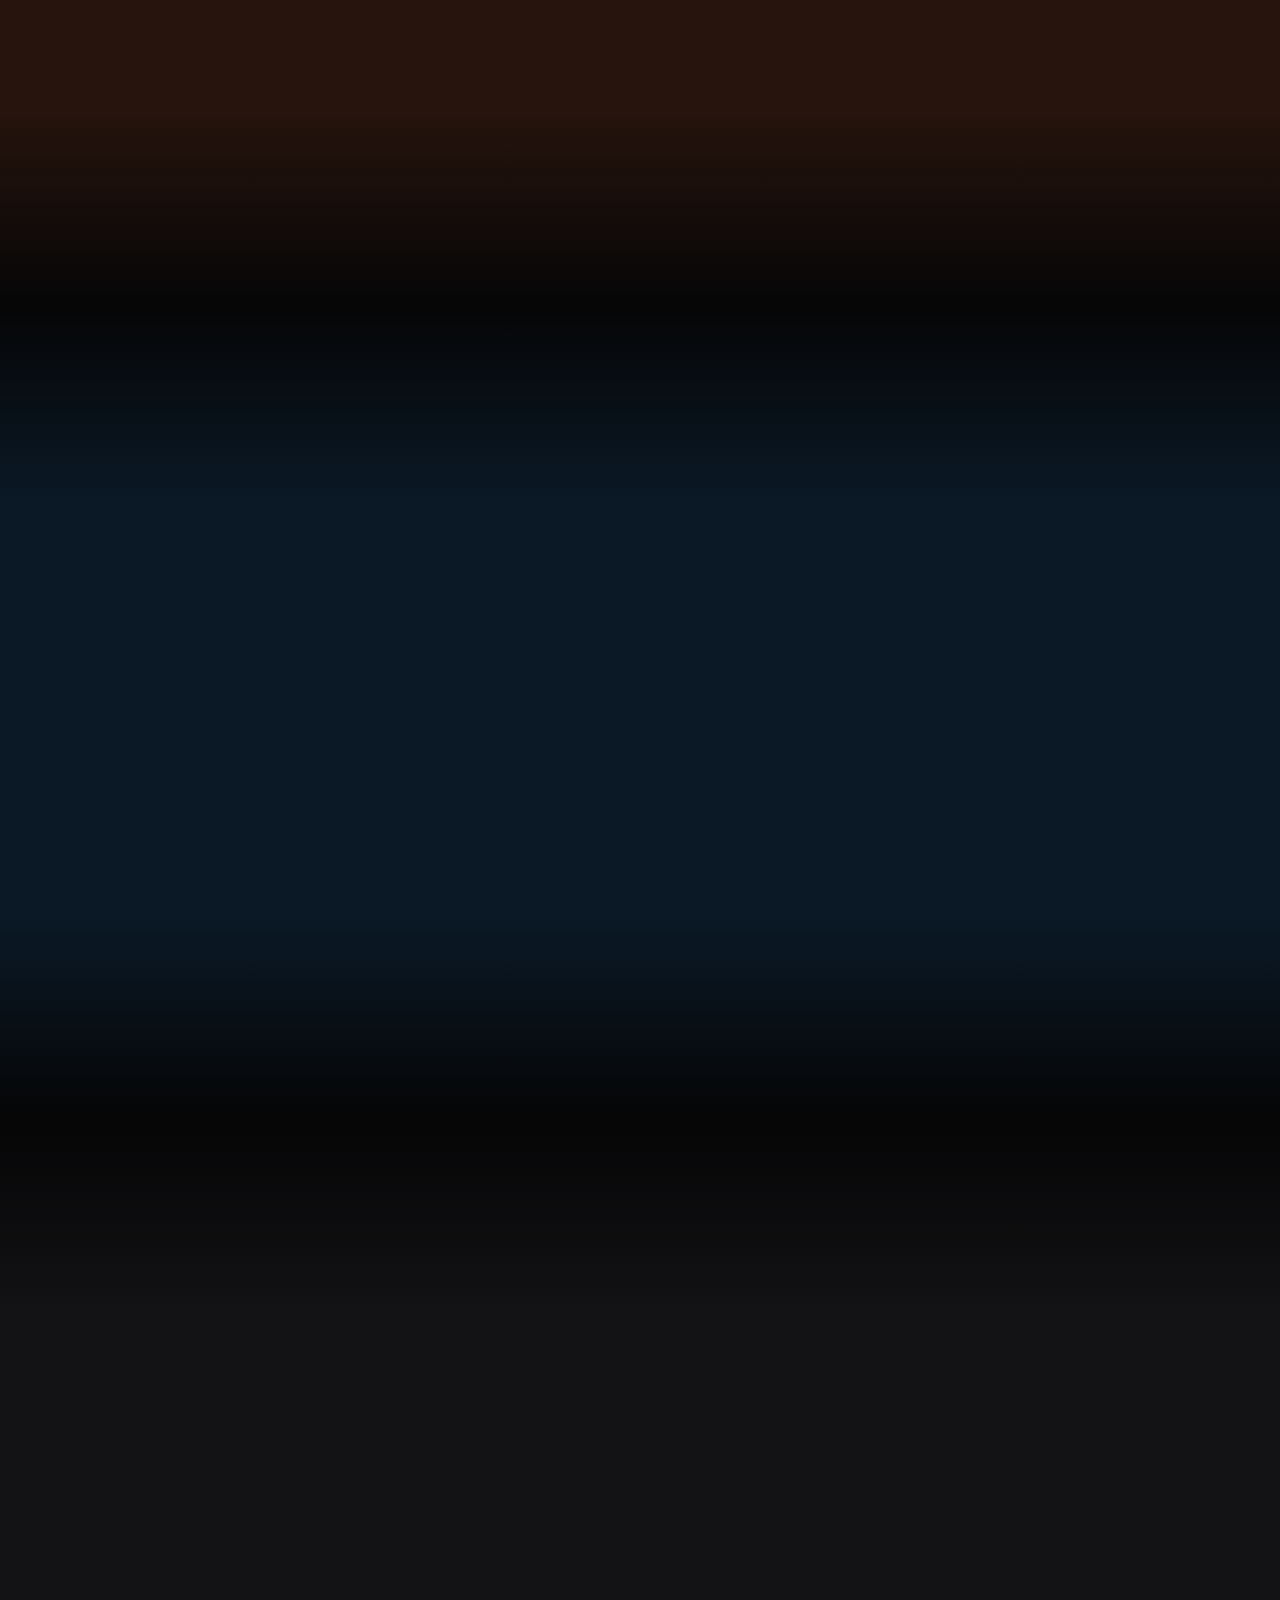
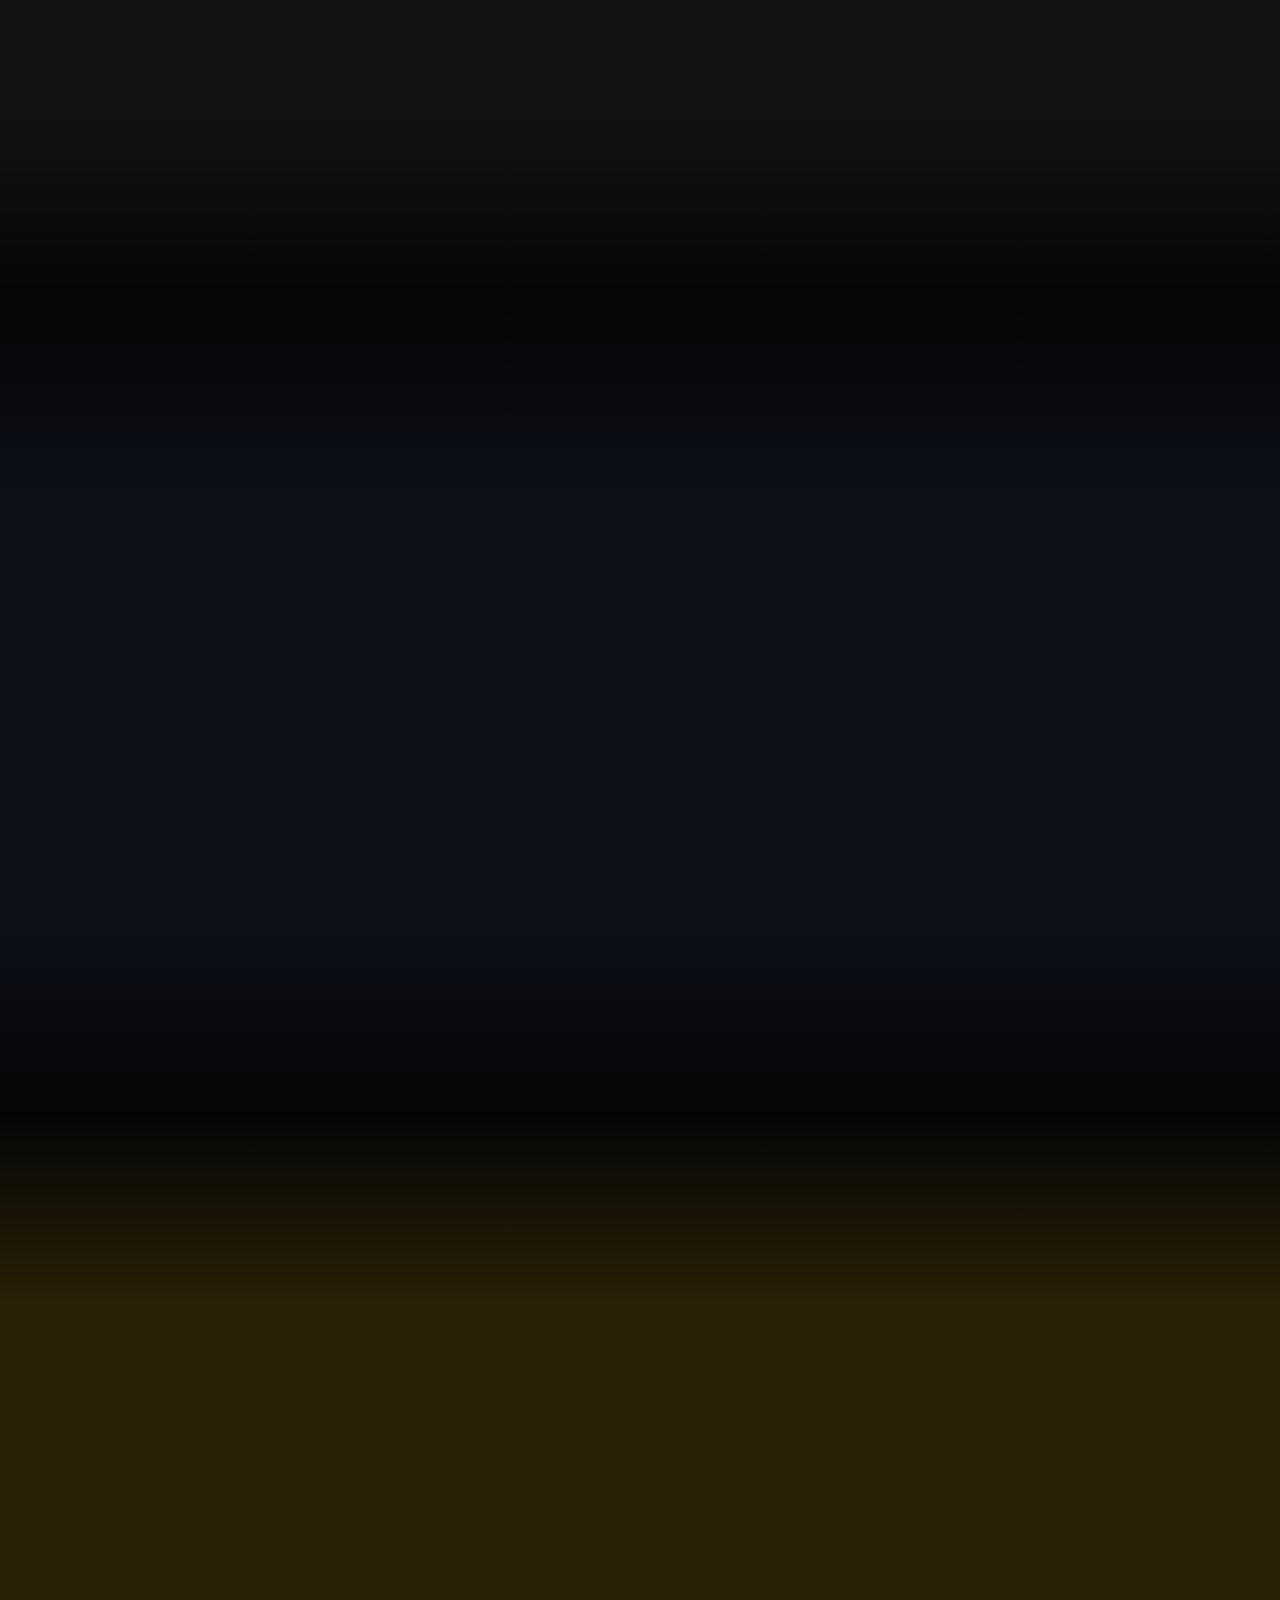
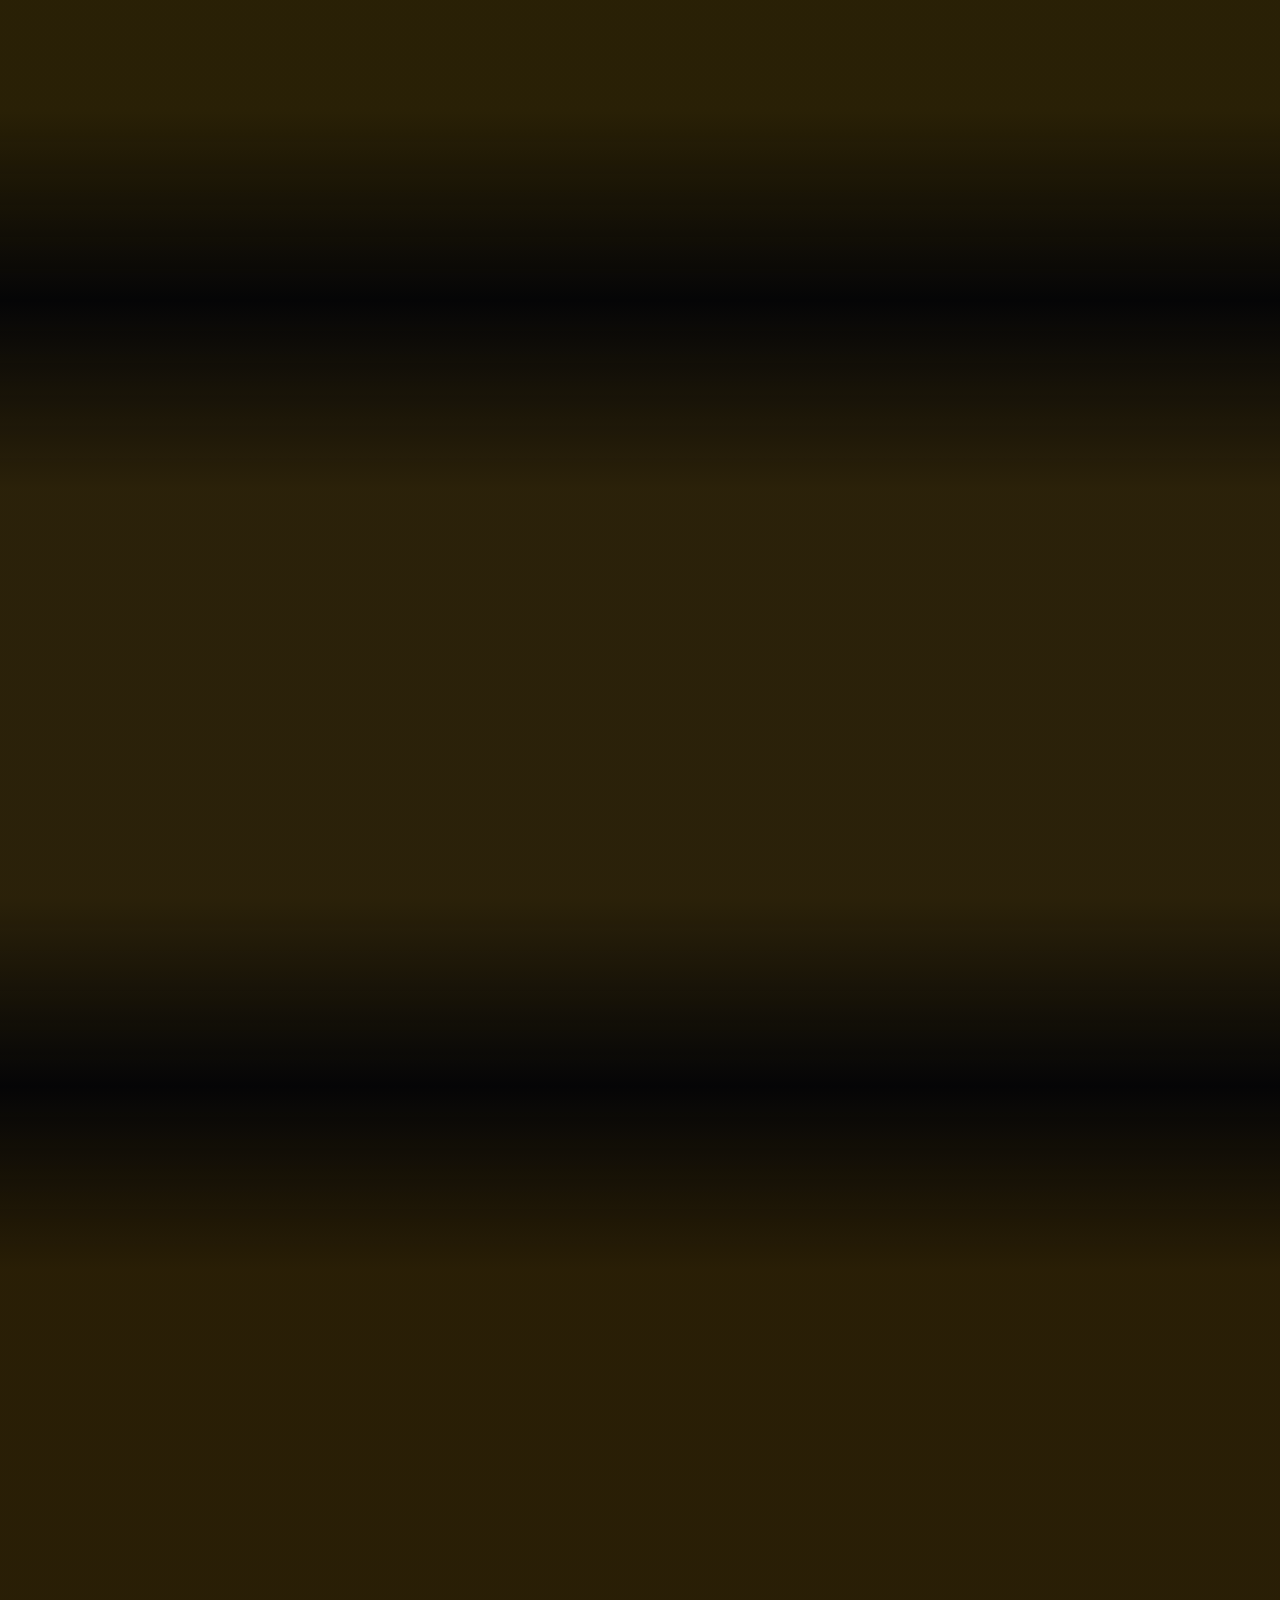
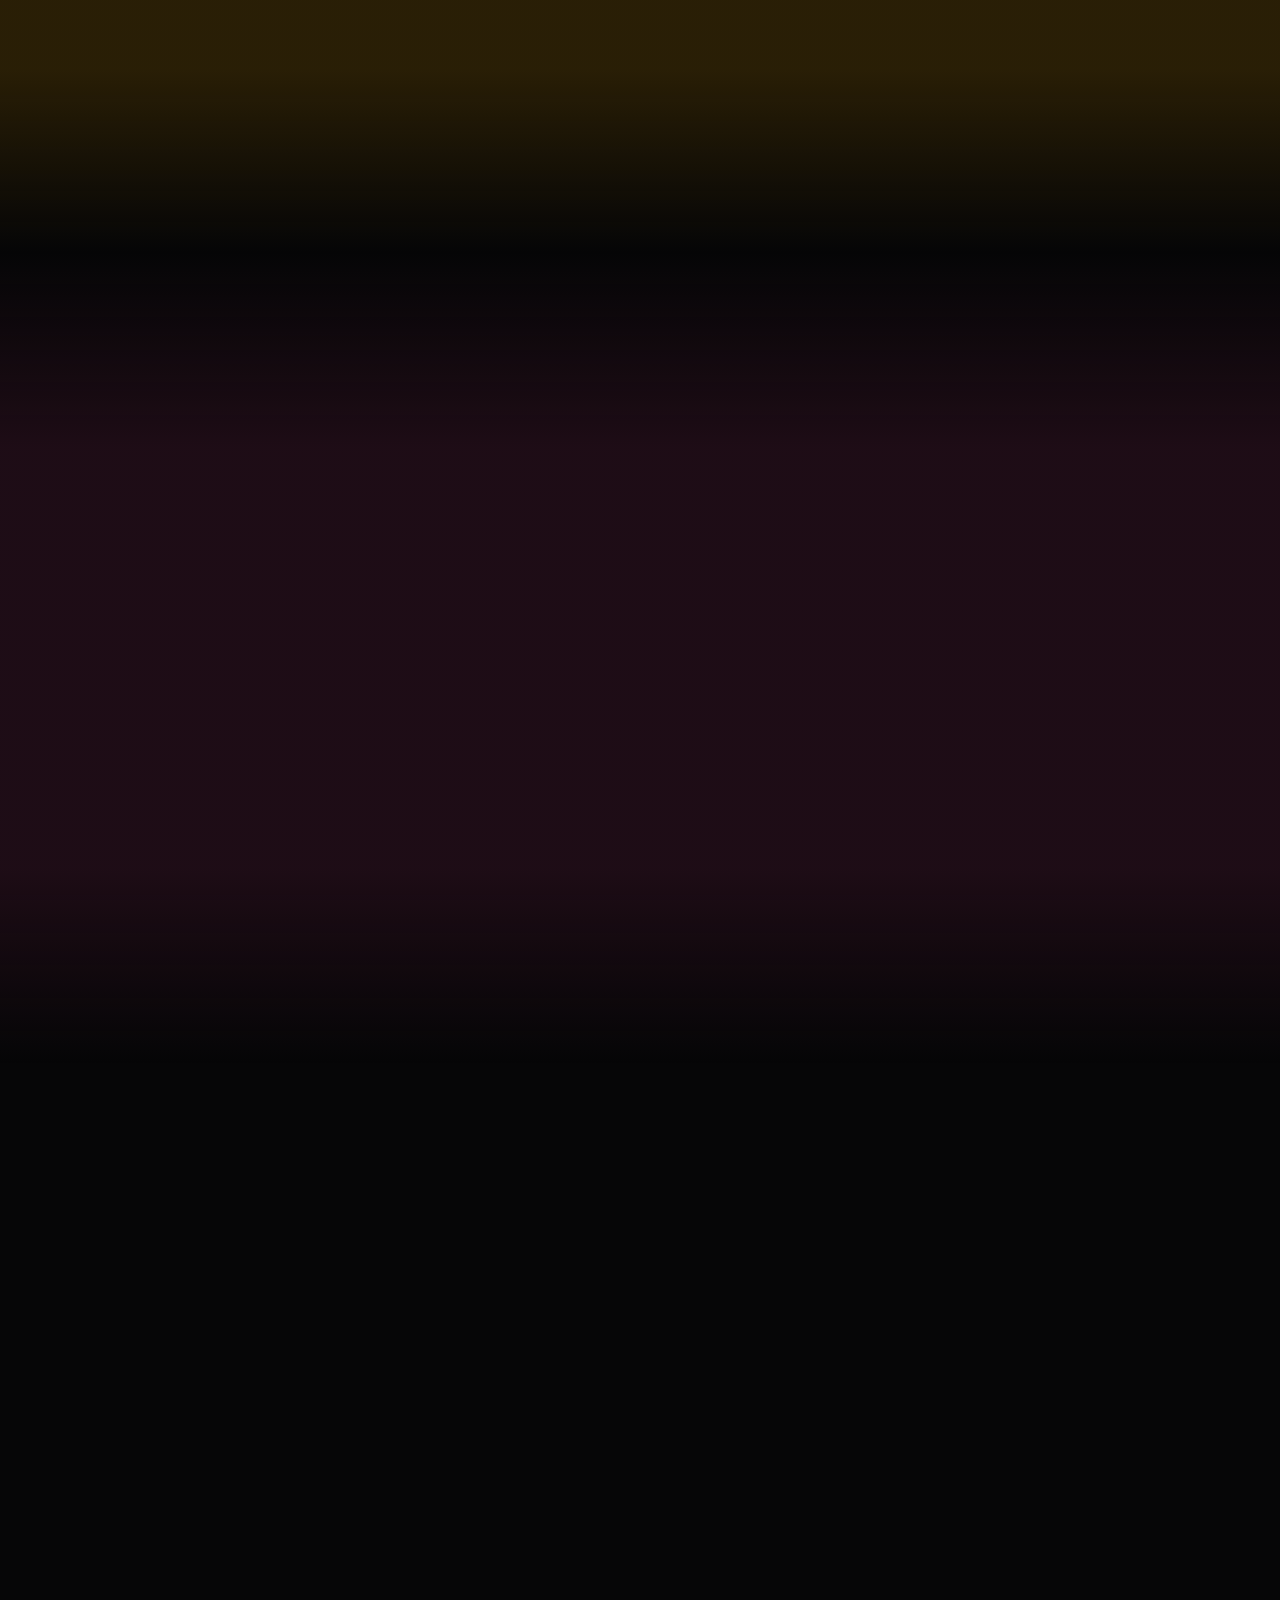
==== commit 43cb9d4b: "Stop iOS Safari reloading the page by rendering less at once on phones A screen recording showed Saf" ====
--- a/index.html
+++ b/index.html
@@ -31,8 +31,8 @@
     <link rel="preload" as="image" href="assets/gilang-jecko-portrait.webp" fetchpriority="high" />
     <script>try { if (sessionStorage.getItem("gj-intro")) document.documentElement.classList.add("no-intro"); sessionStorage.setItem("gj-intro", "1"); } catch (e) {}</script>
     <link rel="stylesheet" href="design-tokens.css?v=51" />
-    <link rel="stylesheet" href="styles.css?v=108" />
-    <script src="script.js?v=69" defer></script>
+    <link rel="stylesheet" href="styles.css?v=109" />
+    <script src="script.js?v=70" defer></script>
   </head>
   <body>
     <div class="intro" aria-hidden="true"><div class="intro-mark"><svg class="intro-gj" viewBox="-13.5 -13.5 27 27" role="presentation"><defs><linearGradient id="intro-stroke" gradientUnits="userSpaceOnUse" x1="-13" y1="0" x2="13" y2="0"><stop offset="0" stop-color="#7ff3dc" /><stop offset=".4" stop-color="#63c9ff" /><stop offset=".72" stop-color="#7d8ae0" /><stop offset="1" stop-color="#a07cff" /></linearGradient></defs><path d="M -11.542 5.980 L -11.528 6.004 L -11.493 6.066 L -11.462 6.113 L -11.429 6.159 L -11.394 6.203 L -11.357 6.246 L -11.317 6.286 L -11.276 6.325 L -11.233 6.362 L -11.189 6.396 L -11.142 6.428 L -11.094 6.459 L -11.045 6.486 L -10.995 6.512 L -10.943 6.535 L -10.890 6.555 L -10.837 6.573 L -10.782 6.588 L -10.727 6.600 L -10.671 6.610 L -10.615 6.617 L -10.559 6.622 L -10.502 6.624 L -10.446 6.623 L -10.390 6.619 L -10.333 6.612 L -10.278 6.603 L -10.222 6.591 L -10.168 6.577 L -10.114 6.560 L -10.061 6.540 L -10.009 6.518 L -9.958 6.493 L -9.909 6.466 L -9.860 6.437 L -9.814 6.405 L -9.768 6.371 L -9.714 6.326 L -9.693 6.307 L -7.691 4.474 L -7.671 4.455 L -7.622 4.405 L -7.585 4.364 L -7.550 4.321 L -7.517 4.276 L -7.486 4.230 L -7.457 4.183 L -7.430 4.134 L -7.406 4.084 L -7.385 4.033 L -7.365 3.980 L -7.348 3.927 L -7.334 3.874 L -7.323 3.819 L -7.313 3.765 L -7.307 3.709 L -7.303 3.654 L -7.302 3.598 L -7.303 3.543 L -7.307 3.487 L -7.314 3.432 L -7.323 3.377 L -7.335 3.323 L -7.349 3.269 L -7.366 3.216 L -7.391 3.151 L -7.401 3.125 L -7.417 3.088 L -7.428 3.061 L -7.491 2.905 L -7.501 2.878 L -7.560 2.720 L -7.569 2.693 L -7.624 2.534 L -7.633 2.507 L -7.684 2.346 L -7.692 2.318 L -7.739 2.157 L -7.747 2.129 L -7.790 1.966 L -7.797 1.938 L -7.836 1.774 L -7.842 1.746 L -7.877 1.582 L -7.883 1.553 L -7.914 1.388 L -7.918 1.359 L -7.945 1.193 L -7.949 1.165 L -7.972 0.998 L -7.976 0.969 L -7.994 0.802 L -7.997 0.773 L -8.011 0.605 L -8.014 0.577 L -8.024 0.409 L -8.025 0.380 L -8.031 0.212 L -8.032 0.183 L -8.034 0.014 L -8.034 -0.014 L -8.032 -0.183 L -8.031 -0.212 L -8.025 -0.380 L -8.024 -0.409 L -8.014 -0.577 L -8.011 -0.605 L -7.997 -0.773 L -7.994 -0.802 L -7.976 -0.969 L -7.972 -0.998 L -7.949 -1.165 L -7.945 -1.193 L -7.918 -1.359 L -7.914 -1.388 L -7.883 -1.553 L -7.877 -1.582 L -7.842 -1.746 L -7.836 -1.774 L -7.797 -1.938 L -7.790 -1.966 L -7.747 -2.129 L -7.739 -2.157 L -7.692 -2.318 L -7.684 -2.346 L -7.633 -2.507 L -7.624 -2.534 L -7.569 -2.693 L -7.560 -2.720 L -7.501 -2.878 L -7.491 -2.905 L -7.428 -3.061 L -7.417 -3.088 L -7.351 -3.243 L -7.339 -3.269 L -7.269 -3.422 L -7.257 -3.448 L -7.183 -3.599 L -7.170 -3.625 L -7.092 -3.775 L -7.079 -3.800 L -6.998 -3.948 L -6.983 -3.973 L -6.899 -4.118 L -6.884 -4.143 L -6.795 -4.286 L -6.780 -4.310 L -6.688 -4.452 L -6.672 -4.476 L -6.577 -4.614 L -6.560 -4.638 L -6.462 -4.774 L -6.445 -4.798 L -6.343 -4.932 L -6.325 -4.954 L -6.220 -5.086 L -6.201 -5.108 L -6.093 -5.237 L -6.074 -5.259 L -5.963 -5.385 L -5.943 -5.406 L -5.829 -5.530 L -5.809 -5.550 L -5.691 -5.671 L -5.671 -5.691 L -5.550 -5.809 L -5.530 -5.829 L -5.406 -5.943 L -5.385 -5.963 L -5.259 -6.074 L -5.237 -6.093 L -5.108 -6.201 L -5.086 -6.220 L -4.954 -6.325 L -4.932 -6.343 L -4.798 -6.445 L -4.774 -6.462 L -4.638 -6.560 L -4.614 -6.577 L -4.476 -6.672 L -4.452 -6.688 L -4.310 -6.780 L -4.286 -6.795 L -4.143 -6.884 L -4.118 -6.899 L -3.973 -6.983 L -3.948 -6.998 L -3.800 -7.079 L -3.775 -7.092 L -3.625 -7.170 L -3.599 -7.183 L -3.448 -7.257 L -3.422 -7.269 L -3.269 -7.339 L -3.243 -7.351 L -3.088 -7.417 L -3.061 -7.428 L -2.905 -7.491 L -2.878 -7.501 L -2.720 -7.560 L -2.717 -7.561 L -2.673 -7.577 L -2.610 -7.602 L -2.559 -7.625 L -2.509 -7.651 L -2.461 -7.679 L -2.414 -7.709 L -2.368 -7.741 L -2.324 -7.776 L -2.282 -7.812 L -2.242 -7.851 L -2.203 -7.891 L -2.167 -7.933 L -2.132 -7.977 L -2.100 -8.022 L -2.069 -8.069 L -2.041 -8.118 L -2.016 -8.167 L -1.993 -8.218 L -1.972 -8.270 L -1.953 -8.323 L -1.938 -8.376 L -1.925 -8.430 L -1.914 -8.485 L -1.906 -8.541 L -1.901 -8.596 L -1.897 -8.666 L -1.897 -8.694 L -1.897 -11.408 L -1.897 -11.436 L -1.901 -11.506 L -1.906 -11.562 L -1.914 -11.618 L -1.925 -11.673 L -1.938 -11.728 L -1.955 -11.782 L -1.973 -11.835 L -1.994 -11.888 L -2.018 -11.939 L -2.044 -11.989 L -2.072 -12.037 L -2.103 -12.085 L -2.136 -12.130 L -2.171 -12.174 L -2.209 -12.217 L -2.248 -12.257 L -2.289 -12.296 L -2.332 -12.332 L -2.377 -12.366 L -2.423 -12.399 L -2.471 -12.429 L -2.520 -12.456 L -2.570 -12.481 L -2.622 -12.504 L -2.674 -12.525 L -2.728 -12.542 L -2.782 -12.557 L -2.837 -12.570 L -2.892 -12.580 L -2.948 -12.587 L -3.004 -12.591 L -3.061 -12.593 L -3.117 -12.592 L -3.173 -12.588 L -3.229 -12.582 L -3.285 -12.573 L -3.354 -12.558 L -3.381 -12.552 L -3.450 -12.534 L -3.457 -12.532 L -3.478 -12.526 L -3.485 -12.524 L -3.756 -12.445 L -3.763 -12.443 L -3.784 -12.437 L -3.791 -12.435 L -4.061 -12.349 L -4.068 -12.347 L -4.088 -12.340 L -4.095 -12.338 L -4.363 -12.246 L -4.369 -12.244 L -4.390 -12.236 L -4.396 -12.234 L -4.662 -12.135 L -4.669 -12.133 L -4.689 -12.125 L -4.695 -12.122 L -4.958 -12.017 L -4.965 -12.014 L -4.985 -12.006 L -4.991 -12.003 L -5.252 -11.892 L -5.258 -11.889 L -5.278 -11.880 L -5.284 -11.877 L -5.542 -11.759 L -5.548 -11.756 L -5.568 -11.747 L -5.574 -11.744 L -5.829 -11.620 L -5.835 -11.617 L -5.855 -11.607 L -5.861 -11.604 L -6.112 -11.473 L -6.119 -11.470 L -6.138 -11.460 L -6.144 -11.456 L -6.392 -11.320 L -6.398 -11.316 L -6.417 -11.306 L -6.423 -11.302 L -6.668 -11.160 L -6.674 -11.156 L -6.692 -11.145 L -6.699 -11.141 L -6.940 -10.993 L -6.946 -10.989 L -6.964 -10.977 L -6.970 -10.973 L -7.207 -10.819 L -7.213 -10.815 L -7.231 -10.803 L -7.237 -10.799 L -7.471 -10.639 L -7.477 -10.635 L -7.494 -10.622 L -7.500 -10.618 L -7.730 -10.452 L -7.735 -10.448 L -7.753 -10.435 L -7.758 -10.431 L -7.984 -10.259 L -7.989 -10.255 L -8.006 -10.242 L -8.012 -10.237 L -8.233 -10.060 L -8.239 -10.056 L -8.255 -10.042 L -8.261 -10.038 L -8.477 -9.855 L -8.483 -9.851 L -8.499 -9.837 L -8.505 -9.832 L -8.717 -9.644 L -8.722 -9.639 L -8.738 -9.625 L -8.743 -9.620 L -8.951 -9.427 L -8.956 -9.423 L -8.972 -9.408 L -8.977 -9.403 L -9.180 -9.205 L -9.185 -9.200 L -9.200 -9.185 L -9.205 -9.180 L -9.403 -8.977 L -9.408 -8.972 L -9.423 -8.956 L -9.427 -8.951 L -9.620 -8.743 L -9.625 -8.738 L -9.639 -8.722 L -9.644 -8.717 L -9.832 -8.505 L -9.837 -8.499 L -9.851 -8.483 L -9.855 -8.477 L -10.038 -8.261 L -10.042 -8.255 L -10.056 -8.239 L -10.060 -8.233 L -10.237 -8.012 L -10.242 -8.006 L -10.255 -7.989 L -10.259 -7.984 L -10.431 -7.758 L -10.435 -7.753 L -10.448 -7.735 L -10.452 -7.730 L -10.618 -7.500 L -10.622 -7.494 L -10.635 -7.477 L -10.639 -7.471 L -10.799 -7.237 L -10.803 -7.231 L -10.815 -7.213 L -10.819 -7.207 L -10.973 -6.970 L -10.977 -6.964 L -10.989 -6.946 L -10.993 -6.940 L -11.141 -6.699 L -11.145 -6.692 L -11.156 -6.674 L -11.160 -6.668 L -11.302 -6.423 L -11.306 -6.417 L -11.316 -6.398 L -11.320 -6.392 L -11.456 -6.144 L -11.460 -6.138 L -11.470 -6.119 L -11.473 -6.112 L -11.604 -5.861 L -11.607 -5.855 L -11.617 -5.835 L -11.620 -5.829 L -11.744 -5.574 L -11.747 -5.568 L -11.756 -5.548 L -11.759 -5.542 L -11.877 -5.284 L -11.880 -5.278 L -11.889 -5.258 L -11.892 -5.252 L -12.003 -4.991 L -12.006 -4.985 L -12.014 -4.965 L -12.017 -4.958 L -12.122 -4.695 L -12.125 -4.689 L -12.133 -4.669 L -12.135 -4.662 L -12.234 -4.396 L -12.236 -4.390 L -12.244 -4.369 L -12.246 -4.363 L -12.338 -4.095 L -12.340 -4.088 L -12.347 -4.068 L -12.349 -4.061 L -12.435 -3.791 L -12.437 -3.784 L -12.443 -3.763 L -12.445 -3.756 L -12.524 -3.485 L -12.526 -3.478 L -12.532 -3.457 L -12.534 -3.450 L -12.606 -3.176 L -12.608 -3.169 L -12.613 -3.148 L -12.615 -3.141 L -12.680 -2.866 L -12.682 -2.859 L -12.686 -2.838 L -12.688 -2.831 L -12.746 -2.554 L -12.748 -2.547 L -12.752 -2.526 L -12.754 -2.518 L -12.805 -2.240 L -12.807 -2.233 L -12.810 -2.212 L -12.811 -2.205 L -12.856 -1.925 L -12.858 -1.918 L -12.861 -1.897 L -12.862 -1.890 L -12.900 -1.609 L -12.901 -1.602 L -12.903 -1.581 L -12.904 -1.573 L -12.935 -1.292 L -12.936 -1.285 L -12.938 -1.263 L -12.939 -1.256 L -12.963 -0.974 L -12.964 -0.967 L -12.965 -0.946 L -12.966 -0.938 L -12.983 -0.656 L -12.984 -0.649 L -12.985 -0.627 L -12.985 -0.620 L -12.995 -0.337 L -12.996 -0.330 L -12.996 -0.308 L -12.996 -0.301 L -13.000 -0.018 L -13.000 -0.011 L -13.000 0.011 L -13.000 0.018 L -12.996 0.301 L -12.996 0.308 L -12.996 0.330 L -12.995 0.337 L -12.985 0.620 L -12.985 0.627 L -12.984 0.649 L -12.983 0.656 L -12.966 0.938 L -12.965 0.946 L -12.964 0.967 L -12.963 0.974 L -12.939 1.256 L -12.938 1.263 L -12.936 1.285 L -12.935 1.292 L -12.904 1.573 L -12.903 1.581 L -12.901 1.602 L -12.900 1.609 L -12.862 1.890 L -12.861 1.897 L -12.858 1.918 L -12.856 1.925 L -12.811 2.205 L -12.810 2.212 L -12.807 2.233 L -12.805 2.240 L -12.754 2.518 L -12.752 2.526 L -12.748 2.547 L -12.746 2.554 L -12.688 2.831 L -12.686 2.838 L -12.682 2.859 L -12.680 2.866 L -12.615 3.141 L -12.613 3.148 L -12.608 3.169 L -12.606 3.176 L -12.534 3.450 L -12.532 3.457 L -12.526 3.478 L -12.524 3.485 L -12.445 3.756 L -12.443 3.763 L -12.437 3.784 L -12.435 3.791 L -12.349 4.061 L -12.347 4.068 L -12.340 4.088 L -12.338 4.095 L -12.246 4.363 L -12.244 4.369 L -12.236 4.390 L -12.234 4.396 L -12.135 4.662 L -12.133 4.669 L -12.125 4.689 L -12.122 4.695 L -12.017 4.958 L -12.014 4.965 L -12.006 4.985 L -12.003 4.991 L -11.892 5.252 L -11.889 5.258 L -11.880 5.278 L -11.877 5.284 L -11.759 5.542 L -11.756 5.548 L -11.747 5.568 L -11.744 5.574 L -11.620 5.829 L -11.617 5.835 L -11.607 5.855 L -11.604 5.861 Z" pathLength="1" /><path d="M -8.667 7.940 L -8.688 7.960 L -8.739 8.011 L -8.777 8.054 L -8.814 8.099 L -8.848 8.146 L -8.880 8.194 L -8.909 8.244 L -8.936 8.295 L -8.960 8.347 L -8.982 8.401 L -9.001 8.455 L -9.017 8.510 L -9.031 8.566 L -9.042 8.623 L -9.050 8.680 L -9.055 8.738 L -9.057 8.795 L -9.057 8.853 L -9.053 8.911 L -9.047 8.968 L -9.038 9.025 L -9.026 9.082 L -9.012 9.138 L -8.994 9.193 L -8.974 9.247 L -8.952 9.300 L -8.926 9.352 L -8.899 9.402 L -8.869 9.452 L -8.836 9.499 L -8.801 9.545 L -8.764 9.589 L -8.725 9.632 L -8.673 9.682 L -8.652 9.702 L -8.505 9.832 L -8.499 9.837 L -8.483 9.851 L -8.477 9.855 L -8.261 10.038 L -8.255 10.042 L -8.239 10.056 L -8.233 10.060 L -8.012 10.237 L -8.006 10.242 L -7.989 10.255 L -7.984 10.259 L -7.758 10.431 L -7.753 10.435 L -7.735 10.448 L -7.730 10.452 L -7.500 10.618 L -7.494 10.622 L -7.477 10.635 L -7.471 10.639 L -7.237 10.799 L -7.231 10.803 L -7.213 10.815 L -7.207 10.819 L -6.970 10.973 L -6.964 10.977 L -6.946 10.989 L -6.940 10.993 L -6.699 11.141 L -6.692 11.145 L -6.674 11.156 L -6.668 11.160 L -6.423 11.302 L -6.417 11.306 L -6.398 11.316 L -6.392 11.320 L -6.144 11.456 L -6.138 11.460 L -6.119 11.470 L -6.112 11.473 L -5.861 11.604 L -5.855 11.607 L -5.835 11.617 L -5.829 11.620 L -5.574 11.744 L -5.568 11.747 L -5.548 11.756 L -5.542 11.759 L -5.284 11.877 L -5.278 11.880 L -5.258 11.889 L -5.252 11.892 L -4.991 12.003 L -4.985 12.006 L -4.965 12.014 L -4.958 12.017 L -4.695 12.122 L -4.689 12.125 L -4.669 12.133 L -4.662 12.135 L -4.396 12.234 L -4.390 12.236 L -4.369 12.244 L -4.363 12.246 L -4.095 12.338 L -4.088 12.340 L -4.068 12.347 L -4.061 12.349 L -3.791 12.435 L -3.784 12.437 L -3.763 12.443 L -3.756 12.445 L -3.485 12.524 L -3.478 12.526 L -3.457 12.532 L -3.450 12.534 L -3.176 12.606 L -3.169 12.608 L -3.148 12.613 L -3.141 12.615 L -2.866 12.680 L -2.859 12.682 L -2.838 12.686 L -2.831 12.688 L -2.554 12.746 L -2.547 12.748 L -2.526 12.752 L -2.518 12.754 L -2.240 12.805 L -2.233 12.807 L -2.212 12.810 L -2.205 12.811 L -1.925 12.856 L -1.918 12.858 L -1.897 12.861 L -1.890 12.862 L -1.609 12.900 L -1.602 12.901 L -1.581 12.903 L -1.573 12.904 L -1.292 12.935 L -1.285 12.936 L -1.263 12.938 L -1.256 12.939 L -0.974 12.963 L -0.967 12.964 L -0.946 12.965 L -0.938 12.966 L -0.656 12.983 L -0.649 12.984 L -0.627 12.985 L -0.620 12.985 L -0.337 12.995 L -0.330 12.996 L -0.308 12.996 L -0.301 12.996 L -0.018 13.000 L -0.011 13.000 L 0.011 13.000 L 0.018 13.000 L 0.301 12.996 L 0.308 12.996 L 0.330 12.996 L 0.337 12.995 L 0.620 12.985 L 0.627 12.985 L 0.649 12.984 L 0.656 12.983 L 0.938 12.966 L 0.946 12.965 L 0.967 12.964 L 0.974 12.963 L 1.256 12.939 L 1.263 12.938 L 1.285 12.936 L 1.292 12.935 L 1.573 12.904 L 1.581 12.903 L 1.602 12.901 L 1.609 12.900 L 1.890 12.862 L 1.897 12.861 L 1.918 12.858 L 1.925 12.856 L 2.205 12.811 L 2.212 12.810 L 2.233 12.807 L 2.240 12.805 L 2.518 12.754 L 2.526 12.752 L 2.547 12.748 L 2.554 12.746 L 2.831 12.688 L 2.838 12.686 L 2.859 12.682 L 2.866 12.680 L 3.141 12.615 L 3.148 12.613 L 3.169 12.608 L 3.176 12.606 L 3.450 12.534 L 3.457 12.532 L 3.478 12.526 L 3.485 12.524 L 3.756 12.445 L 3.763 12.443 L 3.784 12.437 L 3.791 12.435 L 4.061 12.349 L 4.068 12.347 L 4.088 12.340 L 4.095 12.338 L 4.363 12.246 L 4.369 12.244 L 4.390 12.236 L 4.396 12.234 L 4.662 12.135 L 4.669 12.133 L 4.689 12.125 L 4.695 12.122 L 4.958 12.017 L 4.965 12.014 L 4.985 12.006 L 4.991 12.003 L 5.252 11.892 L 5.258 11.889 L 5.278 11.880 L 5.284 11.877 L 5.542 11.759 L 5.548 11.756 L 5.568 11.747 L 5.574 11.744 L 5.829 11.620 L 5.835 11.617 L 5.855 11.607 L 5.861 11.604 L 6.112 11.473 L 6.119 11.470 L 6.138 11.460 L 6.144 11.456 L 6.392 11.320 L 6.398 11.316 L 6.417 11.306 L 6.423 11.302 L 6.668 11.160 L 6.674 11.156 L 6.692 11.145 L 6.699 11.141 L 6.940 10.993 L 6.946 10.989 L 6.964 10.977 L 6.970 10.973 L 7.207 10.819 L 7.213 10.815 L 7.231 10.803 L 7.237 10.799 L 7.471 10.639 L 7.477 10.635 L 7.494 10.622 L 7.500 10.618 L 7.730 10.452 L 7.735 10.448 L 7.753 10.435 L 7.758 10.431 L 7.984 10.259 L 7.989 10.255 L 8.006 10.242 L 8.012 10.237 L 8.233 10.060 L 8.239 10.056 L 8.255 10.042 L 8.261 10.038 L 8.477 9.855 L 8.483 9.851 L 8.499 9.837 L 8.505 9.832 L 8.717 9.644 L 8.722 9.639 L 8.738 9.625 L 8.743 9.620 L 8.951 9.427 L 8.956 9.423 L 8.972 9.408 L 8.977 9.403 L 9.180 9.205 L 9.185 9.200 L 9.200 9.185 L 9.205 9.180 L 9.403 8.977 L 9.408 8.972 L 9.423 8.956 L 9.427 8.951 L 9.620 8.743 L 9.625 8.738 L 9.639 8.722 L 9.644 8.717 L 9.832 8.505 L 9.837 8.499 L 9.851 8.483 L 9.855 8.477 L 10.038 8.261 L 10.042 8.255 L 10.056 8.239 L 10.060 8.233 L 10.237 8.012 L 10.242 8.006 L 10.255 7.989 L 10.259 7.984 L 10.431 7.758 L 10.435 7.753 L 10.448 7.735 L 10.452 7.730 L 10.618 7.500 L 10.622 7.494 L 10.635 7.477 L 10.639 7.471 L 10.799 7.237 L 10.803 7.231 L 10.815 7.213 L 10.819 7.207 L 10.973 6.970 L 10.977 6.964 L 10.989 6.946 L 10.993 6.940 L 11.141 6.699 L 11.145 6.692 L 11.156 6.674 L 11.160 6.668 L 11.302 6.423 L 11.306 6.417 L 11.316 6.398 L 11.320 6.392 L 11.456 6.144 L 11.460 6.138 L 11.470 6.119 L 11.473 6.112 L 11.604 5.861 L 11.607 5.855 L 11.617 5.835 L 11.620 5.829 L 11.744 5.574 L 11.747 5.568 L 11.756 5.548 L 11.759 5.542 L 11.877 5.284 L 11.880 5.278 L 11.889 5.258 L 11.892 5.252 L 12.003 4.991 L 12.006 4.985 L 12.014 4.965 L 12.017 4.958 L 12.122 4.695 L 12.125 4.689 L 12.133 4.669 L 12.135 4.662 L 12.234 4.396 L 12.236 4.390 L 12.244 4.369 L 12.246 4.363 L 12.338 4.095 L 12.340 4.088 L 12.347 4.068 L 12.349 4.061 L 12.435 3.791 L 12.437 3.784 L 12.443 3.763 L 12.445 3.756 L 12.524 3.485 L 12.526 3.478 L 12.532 3.457 L 12.534 3.450 L 12.606 3.176 L 12.608 3.169 L 12.613 3.148 L 12.615 3.141 L 12.680 2.866 L 12.682 2.859 L 12.686 2.838 L 12.688 2.831 L 12.746 2.554 L 12.748 2.547 L 12.752 2.526 L 12.754 2.518 L 12.758 2.493 L 12.760 2.483 L 12.778 2.391 L 12.781 2.374 L 12.807 2.232 L 12.809 2.218 L 12.833 2.075 L 12.836 2.061 L 12.858 1.917 L 12.860 1.903 L 12.880 1.760 L 12.882 1.745 L 12.901 1.601 L 12.903 1.587 L 12.920 1.443 L 12.921 1.429 L 12.936 1.284 L 12.938 1.270 L 12.951 1.125 L 12.952 1.111 L 12.964 0.966 L 12.965 0.952 L 12.975 0.807 L 12.976 0.793 L 12.984 0.648 L 12.985 0.634 L 12.991 0.489 L 12.991 0.474 L 12.996 0.329 L 12.996 0.315 L 12.999 0.170 L 12.999 0.155 L 13.000 0.010 L 13.000 -0.004 L 12.999 -0.149 L 12.999 -0.164 L 12.996 -0.309 L 12.996 -0.323 L 12.992 -0.468 L 12.991 -0.483 L 12.985 -0.628 L 12.984 -0.642 L 12.976 -0.787 L 12.975 -0.801 L 12.965 -0.946 L 12.964 -0.961 L 12.953 -1.105 L 12.952 -1.120 L 12.938 -1.264 L 12.937 -1.278 L 12.922 -1.423 L 12.921 -1.434 L 12.917 -1.461 L 12.905 -1.531 L 12.893 -1.586 L 12.878 -1.641 L 12.861 -1.695 L 12.841 -1.748 L 12.819 -1.801 L 12.794 -1.852 L 12.766 -1.901 L 12.736 -1.950 L 12.704 -1.996 L 12.670 -2.042 L 12.633 -2.085 L 12.595 -2.127 L 12.554 -2.166 L 12.512 -2.204 L 12.468 -2.240 L 12.422 -2.273 L 12.374 -2.304 L 12.326 -2.333 L 12.275 -2.360 L 12.224 -2.384 L 12.171 -2.405 L 12.118 -2.424 L 12.063 -2.440 L 12.008 -2.454 L 11.953 -2.465 L 11.896 -2.473 L 11.840 -2.479 L 11.769 -2.482 L 11.741 -2.483 L 8.602 -2.483 L 8.489 -2.488 L 8.378 -2.505 L 8.268 -2.532 L 8.161 -2.569 L 8.058 -2.617 L 7.961 -2.674 L 7.869 -2.741 L 7.784 -2.815 L 7.707 -2.898 L 7.638 -2.988 L 7.579 -3.084 L 7.528 -3.186 L 7.488 -3.291 L 7.458 -3.400 L 7.439 -3.512 L 7.431 -3.625 L 7.433 -3.738 L 7.447 -3.850 L 7.471 -3.961 L 7.506 -4.068 L 7.551 -4.172 L 7.605 -4.271 L 10.057 -8.238 L 11.887 -11.199 L 11.902 -11.224 L 11.936 -11.286 L 11.961 -11.337 L 11.983 -11.388 L 12.003 -11.441 L 12.020 -11.495 L 12.035 -11.550 L 12.047 -11.605 L 12.057 -11.661 L 12.063 -11.717 L 12.067 -11.773 L 12.069 -11.830 L 12.067 -11.886 L 12.063 -11.943 L 12.056 -11.999 L 12.047 -12.054 L 12.034 -12.110 L 12.019 -12.164 L 12.002 -12.218 L 11.982 -12.271 L 11.959 -12.323 L 11.934 -12.373 L 11.906 -12.423 L 11.877 -12.471 L 11.844 -12.517 L 11.810 -12.562 L 11.773 -12.605 L 11.735 -12.647 L 11.694 -12.686 L 11.652 -12.724 L 11.608 -12.759 L 11.562 -12.792 L 11.515 -12.823 L 11.466 -12.852 L 11.416 -12.878 L 11.365 -12.902 L 11.312 -12.923 L 11.259 -12.942 L 11.205 -12.958 L 11.150 -12.971 L 11.094 -12.982 L 11.039 -12.990 L 10.982 -12.996 L 10.912 -12.999 L 10.883 -13.000 L 1.187 -13.000 L 1.158 -12.999 L 1.086 -12.996 L 1.029 -12.990 L 0.972 -12.982 L 0.916 -12.970 L 0.860 -12.957 L 0.805 -12.940 L 0.751 -12.920 L 0.698 -12.898 L 0.646 -12.874 L 0.595 -12.847 L 0.546 -12.817 L 0.498 -12.785 L 0.452 -12.751 L 0.407 -12.715 L 0.365 -12.676 L 0.324 -12.635 L 0.285 -12.593 L 0.249 -12.548 L 0.215 -12.502 L 0.183 -12.454 L 0.153 -12.405 L 0.126 -12.354 L 0.102 -12.302 L 0.080 -12.249 L 0.060 -12.195 L 0.043 -12.140 L 0.030 -12.084 L 0.018 -12.028 L 0.010 -11.971 L 0.004 -11.914 L 0.001 -11.842 L 0.000 -11.813 L 0.000 -9.221 L 0.001 -9.192 L 0.004 -9.120 L 0.010 -9.063 L 0.018 -9.006 L 0.030 -8.950 L 0.043 -8.894 L 0.060 -8.839 L 0.080 -8.785 L 0.102 -8.732 L 0.126 -8.680 L 0.153 -8.629 L 0.183 -8.580 L 0.215 -8.532 L 0.249 -8.486 L 0.285 -8.442 L 0.324 -8.399 L 0.365 -8.358 L 0.407 -8.320 L 0.452 -8.283 L 0.498 -8.249 L 0.546 -8.217 L 0.595 -8.188 L 0.646 -8.161 L 0.698 -8.136 L 0.751 -8.114 L 0.805 -8.095 L 0.860 -8.078 L 0.916 -8.064 L 0.972 -8.053 L 1.029 -8.044 L 1.086 -8.039 L 1.158 -8.035 L 1.187 -8.034 L 1.991 -8.034 L 2.104 -8.029 L 2.216 -8.013 L 2.326 -7.986 L 2.433 -7.948 L 2.535 -7.900 L 2.633 -7.843 L 2.725 -7.777 L 2.809 -7.702 L 2.887 -7.619 L 2.955 -7.529 L 3.015 -7.433 L 3.065 -7.332 L 3.106 -7.226 L 3.136 -7.117 L 3.155 -7.005 L 3.163 -6.892 L 3.161 -6.779 L 3.147 -6.667 L 3.123 -6.556 L 3.088 -6.449 L 3.043 -6.345 L 2.988 -6.246 L 0.663 -2.483 L -1.293 0.682 L -1.308 0.707 L -1.342 0.769 L -1.367 0.819 L -1.389 0.871 L -1.409 0.924 L -1.427 0.978 L -1.441 1.032 L -1.454 1.088 L -1.463 1.143 L -1.470 1.200 L -1.474 1.256 L -1.475 1.313 L -1.473 1.369 L -1.469 1.425 L -1.462 1.482 L -1.453 1.537 L -1.441 1.592 L -1.426 1.647 L -1.408 1.701 L -1.388 1.754 L -1.365 1.805 L -1.340 1.856 L -1.313 1.905 L -1.283 1.953 L -1.251 2.000 L -1.216 2.045 L -1.180 2.088 L -1.141 2.129 L -1.101 2.169 L -1.058 2.206 L -1.014 2.242 L -0.968 2.275 L -0.921 2.306 L -0.872 2.334 L -0.822 2.361 L -0.771 2.385 L -0.719 2.406 L -0.665 2.425 L -0.611 2.441 L -0.556 2.454 L -0.501 2.465 L -0.445 2.473 L -0.389 2.479 L -0.318 2.482 L -0.290 2.483 L 5.808 2.483 L 5.920 2.488 L 6.032 2.505 L 6.142 2.532 L 6.249 2.569 L 6.351 2.617 L 6.449 2.674 L 6.540 2.740 L 6.625 2.815 L 6.702 2.898 L 6.771 2.988 L 6.831 3.083 L 6.881 3.185 L 6.922 3.290 L 6.952 3.399 L 6.971 3.511 L 6.979 3.624 L 6.977 3.737 L 6.964 3.849 L 6.940 3.959 L 6.905 4.067 L 6.860 4.171 L 6.805 4.270 L 6.795 4.286 L 6.780 4.310 L 6.688 4.452 L 6.672 4.476 L 6.577 4.614 L 6.560 4.638 L 6.462 4.774 L 6.445 4.798 L 6.343 4.932 L 6.325 4.954 L 6.220 5.086 L 6.201 5.108 L 6.093 5.237 L 6.074 5.259 L 5.963 5.385 L 5.943 5.406 L 5.829 5.530 L 5.809 5.550 L 5.691 5.671 L 5.671 5.691 L 5.550 5.809 L 5.530 5.829 L 5.406 5.943 L 5.385 5.963 L 5.259 6.074 L 5.237 6.093 L 5.108 6.201 L 5.086 6.220 L 4.954 6.325 L 4.932 6.343 L 4.798 6.445 L 4.774 6.462 L 4.638 6.560 L 4.614 6.577 L 4.476 6.672 L 4.452 6.688 L 4.310 6.780 L 4.286 6.795 L 4.143 6.884 L 4.118 6.899 L 3.973 6.983 L 3.948 6.998 L 3.800 7.079 L 3.775 7.092 L 3.625 7.170 L 3.599 7.183 L 3.448 7.257 L 3.422 7.269 L 3.269 7.339 L 3.243 7.351 L 3.088 7.417 L 3.061 7.428 L 2.905 7.491 L 2.878 7.501 L 2.720 7.560 L 2.693 7.569 L 2.534 7.624 L 2.507 7.633 L 2.346 7.684 L 2.318 7.692 L 2.157 7.739 L 2.129 7.747 L 1.966 7.790 L 1.938 7.797 L 1.774 7.836 L 1.746 7.842 L 1.582 7.877 L 1.553 7.883 L 1.388 7.914 L 1.359 7.918 L 1.193 7.945 L 1.165 7.949 L 0.998 7.972 L 0.969 7.976 L 0.802 7.994 L 0.773 7.997 L 0.605 8.011 L 0.577 8.014 L 0.409 8.024 L 0.380 8.025 L 0.212 8.031 L 0.183 8.032 L 0.014 8.034 L -0.014 8.034 L -0.183 8.032 L -0.212 8.031 L -0.380 8.025 L -0.409 8.024 L -0.577 8.014 L -0.605 8.011 L -0.773 7.997 L -0.802 7.994 L -0.969 7.976 L -0.998 7.972 L -1.165 7.949 L -1.193 7.945 L -1.359 7.918 L -1.388 7.914 L -1.553 7.883 L -1.582 7.877 L -1.746 7.842 L -1.774 7.836 L -1.938 7.797 L -1.966 7.790 L -2.129 7.747 L -2.157 7.739 L -2.318 7.692 L -2.346 7.684 L -2.507 7.633 L -2.534 7.624 L -2.693 7.569 L -2.720 7.560 L -2.878 7.501 L -2.905 7.491 L -3.061 7.428 L -3.088 7.417 L -3.243 7.351 L -3.269 7.339 L -3.422 7.269 L -3.448 7.257 L -3.599 7.183 L -3.625 7.170 L -3.775 7.092 L -3.800 7.079 L -3.948 6.998 L -3.973 6.983 L -4.118 6.899 L -4.143 6.884 L -4.286 6.795 L -4.310 6.780 L -4.452 6.688 L -4.476 6.672 L -4.614 6.577 L -4.638 6.560 L -4.774 6.462 L -4.798 6.445 L -4.932 6.343 L -4.954 6.325 L -5.086 6.220 L -5.108 6.201 L -5.176 6.144 L -5.198 6.127 L -5.254 6.084 L -5.300 6.052 L -5.348 6.023 L -5.397 5.995 L -5.447 5.970 L -5.499 5.948 L -5.551 5.928 L -5.605 5.910 L -5.659 5.896 L -5.714 5.883 L -5.770 5.874 L -5.825 5.867 L -5.882 5.863 L -5.938 5.861 L -5.994 5.862 L -6.050 5.866 L -6.106 5.873 L -6.161 5.882 L -6.216 5.894 L -6.271 5.908 L -6.324 5.926 L -6.377 5.945 L -6.429 5.967 L -6.479 5.992 L -6.529 6.019 L -6.577 6.049 L -6.623 6.080 L -6.668 6.114 L -6.722 6.159 L -6.743 6.177 Z" pathLength="1" /></svg></div><div class="intro-line"><i></i></div><p class="intro-caption">Gilang Jecko · Portfolio 2026</p></div>
--- a/styles.css
+++ b/styles.css
@@ -253,6 +253,8 @@
 .site-stage .site-shot.is-active { transform:none; }
 .site-shot { position:absolute; inset:0; width:100%; height:100%; object-fit:cover; object-position:top; opacity:0; transform:scale(1.02); transition:opacity .45s var(--ease),transform .6s var(--ease); }
 .site-shot.is-active { opacity:1; transform:none; }
+/* Scenes that have finished fading out are parked: nothing inside them is laid out or painted, so their 3D layers hold no memory. */
+.site-shot.is-parked { visibility:hidden; content-visibility:hidden; }
 .site-viewport { position:relative; display:block; height:100%; overflow:hidden; container-type:size; background:#fff; }
 .site-page { display:block; width:100%; height:auto; }
 .site-shot.is-active .site-page { animation:site-scroll var(--scroll,20s) cubic-bezier(.45,0,.55,1) infinite alternate; }
@@ -681,6 +683,13 @@
   .project-card { position:relative; top:auto; height:auto; min-height:480px; transform:none; filter:none; }
 }
 @media (max-width:900px) {
+  /* Phones and tablets skip rendering big sections while they are far off screen, so their layers and decoded images can be freed
+     (iOS Safari reloads the page when it runs out of memory). The sizes are the measured phone heights, used until a section has rendered once. */
+  .experience { content-visibility:auto; contain-intrinsic-size:auto 1470px; }
+  .brand-strip { content-visibility:auto; contain-intrinsic-size:auto 530px; }
+  .work { content-visibility:auto; contain-intrinsic-size:auto 2850px; }
+  .websites { content-visibility:auto; contain-intrinsic-size:auto 1520px; }
+  .emails { content-visibility:auto; contain-intrinsic-size:auto 1570px; }
   .mail-showcase { grid-template-columns:minmax(0,1fr); }
   .hero h1 { font-size:clamp(84px,17vw,160px); }
   .about-content { grid-template-columns:1fr; gap:35px; }
